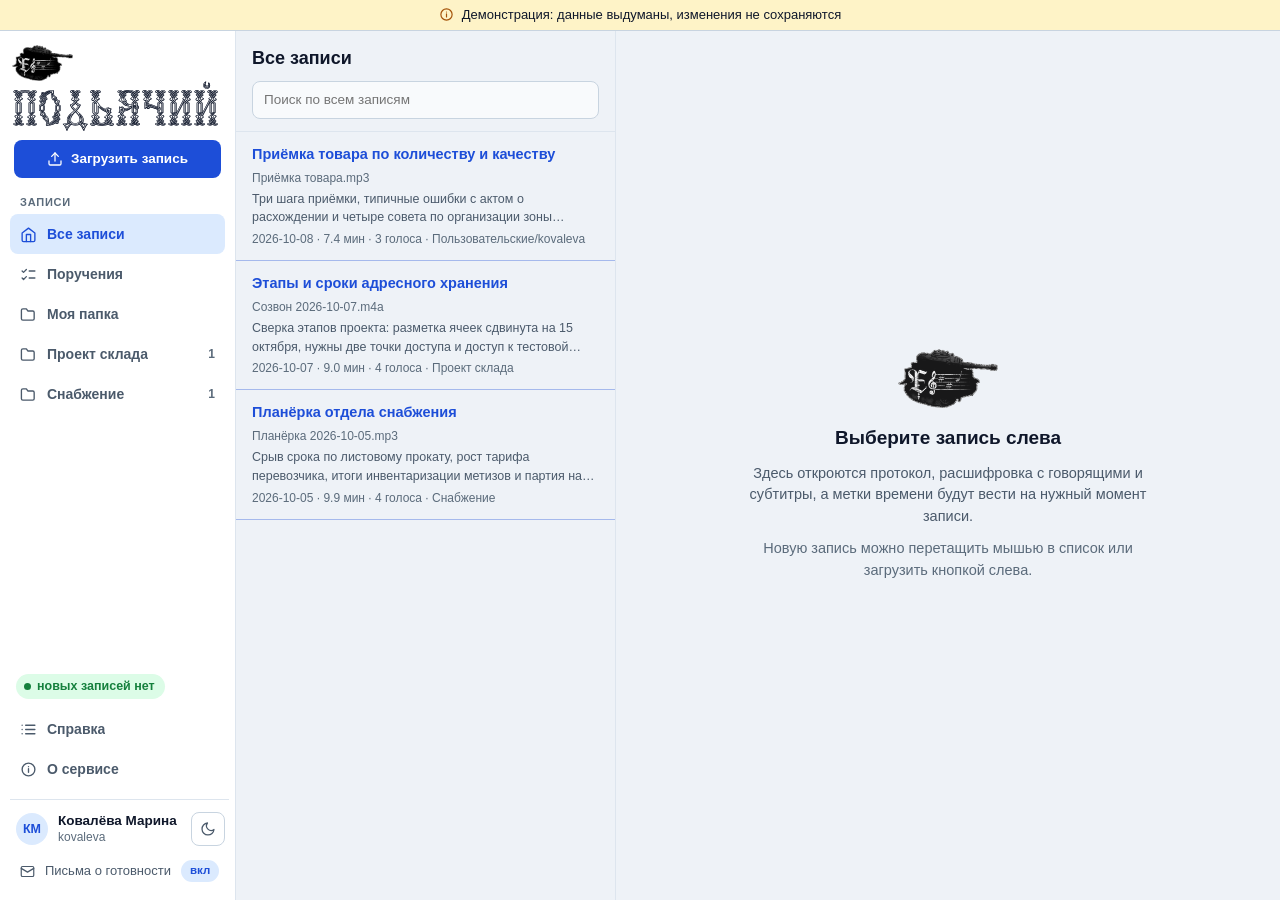
==== site/podyachiy-demo.html @ b241f9e4 "Подьячий 1.0.0 Co-Authored-By: Claude Opus 5.5 <noreply@anthropic.com>" ====
<!doctype html>
<html lang="ru">
<head>
<meta charset="utf-8">
<meta name="viewport" content="width=device-width, initial-scale=1">
<title>Подьячий — демонстрация</title>
<link rel="icon" type="image/png" href="[data-uri]">
<style>
/* Общие стили страницы статуса и страницы администрирования.
   Панель мониторинга: плотная сетка, нейтральная база, цвет только под смысл.
   Шрифты системные — сервис работает в локальной сети без интернета,
   подгружать веб-шрифты неоткуда. */
/* скрытое скрыто всегда: иначе display у кнопок и ссылок перебивает атрибут hidden */
[hidden] { display: none !important; }

:root {
  --bg: #eef2f7;
  --surface: #ffffff;
  --surface-2: #f8fafc;
  --ink: #0f172a;
  --ink-2: #4b5a6b;
  /* приглушённый тон всё равно несёт текст — подписи плиток, шапки таблиц,
     пустые состояния. Держим его не светлее, чем даёт 4.5:1 к фону */
  --ink-3: #5b6b7b;
  --line: #dde5ee;
  --line-2: #c8d4e0;
  --primary: #1d4ed8;
  --primary-ink: #ffffff;
  --ok: #15803d;      --ok-bg: #dcfce7;
  --warn: #a45309;    --warn-bg: #fef3c7;
  --err: #b3181c;     --err-bg: #fee2e2;
  --info: #1d4ed8;    --info-bg: #dbeafe;
  --shadow: 0 1px 2px rgba(15, 23, 42, .06), 0 1px 3px rgba(15, 23, 42, .04);

  --gap: 12px;
  --pad: 14px;
  --radius: 10px;
  --ui: -apple-system, "Segoe UI", Roboto, "Helvetica Neue", Arial, sans-serif;
  --mono: ui-monospace, "Cascadia Mono", Consolas, "Liberation Mono", monospace;
}
@media (prefers-color-scheme: dark) {
  :root:not([data-theme="light"]) {
    --bg: #0a0f15;
    --surface: #131b24;
    --surface-2: #0f1720;
    --ink: #e7eef6;
    --ink-2: #a3b3c4;
    --ink-3: #8fa2b5;
    --line: #22303d;
    --line-2: #2e3f4f;
    --primary: #6ba5fb;
    --primary-ink: #08111d;
    --ok: #58d68a;    --ok-bg: #102e1e;
    --warn: #f0b429;  --warn-bg: #372a09;
    --err: #f98080;   --err-bg: #3d1618;
    --info: #6ba5fb;  --info-bg: #10233d;
    --shadow: 0 1px 2px rgba(0, 0, 0, .4);
    color-scheme: dark;
  }
}
:root[data-theme="dark"] {
  --bg: #0a0f15;
  --surface: #131b24;
  --surface-2: #0f1720;
  --ink: #e7eef6;
  --ink-2: #a3b3c4;
  --ink-3: #8fa2b5;
  --line: #22303d;
  --line-2: #2e3f4f;
  --primary: #6ba5fb;
  --primary-ink: #08111d;
  --ok: #58d68a;    --ok-bg: #102e1e;
  --warn: #f0b429;  --warn-bg: #372a09;
  --err: #f98080;   --err-bg: #3d1618;
  --info: #6ba5fb;  --info-bg: #10233d;
  --shadow: 0 1px 2px rgba(0, 0, 0, .4);
  color-scheme: dark;
}

/* Шрифт названия лежит рядом со страницами: сервис работает и без интернета.
   Сейчас это Vertograd — славянские буквицы, одни прописные; лицензия OFL 1.1, текст в
   fonts/Vertograd-OFL.txt. Сменить шрифт надписи — две строки: адрес файла в src и размеры под ним
   (--wordmark-size — в шапке страницы входа, --wordmark-menu-size — в левом меню: надпись, которая
   рядом с логотипом в колонку меню не помещается, встаёт под ним; --wordmark-stroke — обводка: буквы
   Vertograd контурные, в мелком размере без неё бледны; шрифту со сплошными буквами нужен 0). */
@font-face {
  font-family: "Wordmark"; font-weight: 400; font-style: normal; font-display: swap;
  src: url("[data-uri]") format("woff2");
}
:root { --wordmark-size: 34px; --wordmark-menu-size: 35px; --wordmark-stroke: .35px; }

* { box-sizing: border-box; }
body {
  margin: 0; padding: 0 0 56px; background: var(--bg); color: var(--ink);
  font: 15px/1.5 var(--ui);
  -webkit-font-smoothing: antialiased;
}
.wrap { max-width: 1400px; margin: 0 auto; padding: 0 20px; }
/* На больших мониторах страница не должна оставаться узкой полоской с мелким текстом:
   увеличиваем её целиком, сохраняя пропорции. */
@media (min-width: 2000px) { body { zoom: 1.2; } }
@media (min-width: 2600px) { body { zoom: 1.45; } }
@media (min-width: 3400px) { body { zoom: 1.85; } }
.wrap.narrow { max-width: 840px; }
svg { display: block; flex: none; }

/* ---------- шапка ---------- */
.topbar {
  position: sticky; top: 0; z-index: 5;
  background: color-mix(in srgb, var(--bg) 88%, transparent);
  backdrop-filter: blur(8px);
  border-bottom: 1px solid var(--line);
  margin-bottom: var(--gap);
}
.topbar .inner {
  max-width: 1400px; margin: 0 auto; padding: 10px 20px;
  display: flex; align-items: center; gap: 12px; flex-wrap: wrap;
}
.brand {
  display: flex; align-items: center; gap: 10px; color: inherit; text-decoration: none;
  font: 400 var(--wordmark-size)/1 "Wordmark", "Segoe UI", serif; white-space: nowrap;
  -webkit-text-stroke: var(--wordmark-stroke) currentColor;
}
.brand img { display: block; height: 36px; width: auto; max-width: 144px; object-fit: contain; flex: none; }
/* название организации вместо надписи: обычный шрифт (узорный — только для нашего названия), до двух строк */
.brand.own { font: 650 15px/1.25 var(--ui); min-width: 0; white-space: normal; -webkit-text-stroke: 0; }
/* на телефоне в шапке страницы входа надпись стоит без малого логотипа: большой — сразу под шапкой */
@media (max-width: 600px) { .topbar .brand:not(.own) { font-size: calc(var(--wordmark-size) * .85); } .topbar .brand:not(.own) img { display: none; } }
.brand.own span { overflow-wrap: anywhere; display: -webkit-box; -webkit-box-orient: vertical; -webkit-line-clamp: 2; overflow: hidden; }
.spacer { flex: 1 1 auto; }
.navlink {
  display: inline-flex; align-items: center; gap: 7px; min-height: 34px;
  padding: 5px 12px; border-radius: 8px; font-size: 13.5px; font-weight: 550;
  color: var(--ink-2); text-decoration: none; border: 1px solid var(--line-2);
  transition: background .15s ease, color .15s ease;
}
.navlink:hover { background: var(--surface); color: var(--ink); }
.pill {
  display: inline-flex; align-items: center; gap: 6px;
  padding: 3px 10px 3px 8px; border-radius: 999px;
  font-size: 12.5px; font-weight: 600; white-space: nowrap;
  background: var(--ok-bg); color: var(--ok);
}
.pill.busy { background: var(--info-bg); color: var(--info); }
.pill.down { background: var(--err-bg); color: var(--err); }
.dot { width: 7px; height: 7px; border-radius: 50%; background: currentColor; flex: none; }
.pill.busy .dot { animation: pulse 1.6s ease-in-out infinite; }
@keyframes pulse { 0%, 100% { opacity: 1; } 50% { opacity: .3; } }

/* ---------- служебная строка параметров ---------- */
.meta { display: flex; flex-wrap: wrap; gap: 6px; margin-bottom: var(--gap); }
.chip {
  display: inline-flex; align-items: center; gap: 6px;
  background: var(--surface); border: 1px solid var(--line); border-radius: 999px;
  padding: 4px 11px; font-size: 12.5px; color: var(--ink-2);
}
.chip b { color: var(--ink); font-weight: 600; }
.chip.alarm { background: var(--err-bg); border-color: transparent; color: var(--err); }
.chip .mono { font-family: var(--mono); font-size: 12px; }

/* ---------- обзор папок ---------- */
.crumbs {
  display: flex; align-items: center; gap: 5px; flex-wrap: wrap;
  margin-bottom: var(--gap); font-size: 13.5px;
}
.crumbs a {
  display: inline-flex; align-items: center; gap: 6px;
  color: var(--ink-2); text-decoration: none; padding: 3px 8px; border-radius: 6px;
  transition: background .15s ease, color .15s ease;
}
.crumbs a:hover { background: var(--surface); color: var(--ink); }
.crumbs a:last-of-type { color: var(--ink); font-weight: 600; }
.crumbs .sep { color: var(--ink-3); }

.findrow { display: flex; align-items: center; gap: 12px; flex-wrap: wrap; margin-bottom: 10px; }
.findrow h2 { margin: 0; flex: 1 1 auto; }
.findrow input { max-width: 280px; min-height: 34px; }

.folders {
  display: grid; grid-template-columns: repeat(auto-fill, minmax(210px, 1fr));
  gap: 9px;
}
.folder {
  display: grid; grid-template-columns: auto 1fr; grid-template-rows: auto auto;
  gap: 1px 10px; align-items: center;
  padding: 11px 13px; border: 1px solid var(--line); border-radius: 9px;
  background: var(--surface-2); color: inherit; text-decoration: none;
  transition: border-color .15s ease, background .15s ease;
}
.folder:hover { border-color: var(--primary); background: var(--surface); }
.folder svg { grid-row: 1 / 3; color: var(--ink-3); }
.folder .fname { font-weight: 600; font-size: 14px; word-break: break-word; }
.folder .fmeta { font-size: 12px; color: var(--ink-3); }

/* ---------- карточки ---------- */
.card {
  background: var(--surface); border: 1px solid var(--line);
  border-radius: var(--radius); box-shadow: var(--shadow);
  padding: var(--pad); margin-bottom: var(--gap);
}
.card > h2 {
  font-size: 12px; font-weight: 650; text-transform: uppercase; letter-spacing: .06em;
  color: var(--ink-3); margin: 0 0 10px;
}
.cols { display: grid; grid-template-columns: minmax(0, 1fr) minmax(0, 1fr); gap: var(--gap); align-items: start; margin-bottom: var(--gap); }
.cols > .card { margin: 0; }
@media (max-width: 860px) { .cols { grid-template-columns: minmax(0, 1fr); } }

/* ---------- плитки показателей ---------- */
.tiles {
  display: grid; grid-template-columns: repeat(auto-fit, minmax(132px, 1fr));
  gap: var(--gap); margin-bottom: var(--gap);
}
.tile {
  background: var(--surface); border: 1px solid var(--line); border-radius: var(--radius);
  box-shadow: var(--shadow); padding: 11px 13px;
}
.tile .top { display: flex; align-items: center; gap: 6px; color: var(--ink-3); }
.tile .l { font-size: 12px; text-transform: uppercase; letter-spacing: .05em; font-weight: 600; }
.tile .n { font-size: 25px; font-weight: 660; letter-spacing: -.02em; margin-top: 3px; line-height: 1.15; }
.tile.hot .top, .tile.hot .n { color: var(--err); }
.tile.warm .top, .tile.warm .n { color: var(--warn); }
.tile.good .n { color: var(--ok); }

/* ---------- таблицы ---------- */
.scroll { overflow-x: auto; margin: 0 calc(var(--pad) * -1); padding: 0 var(--pad); }
table { width: 100%; border-collapse: collapse; font-size: 13.5px; }
th, td { text-align: left; padding: 7px 12px 7px 0; border-bottom: 1px solid var(--line); vertical-align: top; }
th {
  position: sticky; top: 0; z-index: 1; background: var(--surface);
  color: var(--ink-3); font-weight: 600; font-size: 12px;
  text-transform: uppercase; letter-spacing: .04em; white-space: nowrap;
  padding-top: 0; padding-bottom: 6px;
}
tbody tr { transition: background .15s ease; }
tbody tr:hover { background: var(--surface-2); }
tbody tr:last-child td { border-bottom: none; }
td.num { font-variant-numeric: tabular-nums; white-space: nowrap; }
.path { font-family: var(--mono); font-size: 12.5px; word-break: break-word; }

/* ---------- статусы ---------- */
.badge {
  display: inline-flex; align-items: center; gap: 5px; white-space: nowrap;
  padding: 2px 9px 2px 7px; border-radius: 999px; font-size: 12px; font-weight: 600;
}
.badge.ok { background: var(--ok-bg); color: var(--ok); }
.badge.no_audio, .badge.no_summary { background: var(--warn-bg); color: var(--warn); }
.badge.error { background: var(--err-bg); color: var(--err); }
.badge.working { background: var(--info-bg); color: var(--info); }
.tag {
  display: inline-block; margin: 3px 4px 0 0; padding: 1px 7px; border-radius: 5px;
  background: var(--surface-2); border: 1px solid var(--line);
  font-size: 12px; color: var(--ink-2);
}
.tag.warn { background: var(--warn-bg); border-color: transparent; color: var(--warn); }
.err-text { color: var(--err); font-size: 12.5px; }
.dim { color: var(--ink-3); }

/* ---------- находки поиска ---------- */
.hits { display: grid; gap: 8px; }
.hit {
  display: block; padding: 10px 12px; border: 1px solid var(--line); border-radius: 9px;
  background: var(--surface-2); color: inherit; text-decoration: none;
  transition: border-color .15s ease, background .15s ease;
}
.hit:hover { border-color: var(--primary); background: var(--surface); }
.hit .hname { font-weight: 600; font-size: 14px; word-break: break-word; }
.hit .hmeta { font-size: 12px; color: var(--ink-3); margin-top: 1px; }
.hit .snip {
  font-size: 12.5px; color: var(--ink-2); margin-top: 6px; line-height: 1.5;
  overflow-wrap: anywhere;
}
.hit mark { background: var(--warn-bg); color: var(--ink); border-radius: 3px; padding: 0 2px; }
.searchrow input { max-width: 460px; flex: 1 1 260px; }

/* ---------- вход и пользователи ---------- */
.whoami { display: inline-flex; align-items: center; gap: 6px; font-size: 13px; }
.whoami button { min-height: 30px; padding: 3px 10px; font-size: 12.5px; }
.folderpick { display: grid; gap: 4px; max-height: 240px; overflow: auto; border: 1px solid var(--line);
              border-radius: 8px; padding: 8px 10px; }
.folderpick .check { margin-top: 0; font-size: 13px; }
tr.picked td { background: var(--info-bg); }
/* действия в строке папки; удаление — красным и чуть в стороне от остальных */
.rowacts { display: flex; gap: 6px; flex-wrap: wrap; align-items: center; }
.rowacts button { min-height: 32px; padding: 4px 10px; font-size: 12.5px; }
button.dangerlink, button.ghost.dangerlink { color: var(--err); margin-left: 8px; }
button.dangerlink:hover:not(:disabled) { background: var(--err-bg); border-color: transparent; color: var(--err); }
button.danger { background: var(--err); color: #fff; border-color: transparent; }
.dangerbox { border-color: var(--err); }
ul.plain { margin: 10px 0 0; padding-left: 20px; font-size: 13.5px; color: var(--ink-2); }
ul.plain li { margin: 4px 0; }
ul.plain b { color: var(--ink); }

/* расходы: период и шаг одной строкой, столбики по времени, доля полоской в таблице */
.costbar { display: flex; gap: 10px 16px; align-items: flex-end; flex-wrap: wrap; }
.costbar .tabs { margin-top: 0; }
.costbar .tabs button { min-height: 38px; padding: 6px 13px; font-size: 13.5px; }
.costbar label { margin: 0 0 5px; }
.costbar input[type=date] { width: 160px; }
.costbar select { width: 160px; }
.costbar .grow { flex: 1 1 0; }
/* «Скачать отчёт целиком»: три формата одной группой */
.costbar .files { display: flex; gap: 6px; flex-wrap: wrap; }
.costbar .files > * { display: inline-flex; align-items: center; gap: 7px; min-height: 38px; padding: 6px 13px; font-size: 13.5px; }
/* колонка на валюту: сумма, под ней доля в итоге этой валюты */
td.curcell { min-width: 112px; white-space: nowrap; }
td.curcell .bar { margin-top: 6px; }
td.curcell .sub { font-size: 12px; margin-top: 4px; }
/* распознавание и поставщики на странице «Обработка» */
.duo { display: grid; grid-template-columns: minmax(0, 1fr) minmax(0, 1fr); gap: var(--gap) 28px; align-items: start; }
.duo select { max-width: none; width: 100%; }
@media (max-width: 860px) { .duo { grid-template-columns: minmax(0, 1fr); } }
.provs dd .dim { font-size: 12.5px; }
.provs dd .tag { margin-left: 4px; }
#keycheck .steps { margin-top: 4px; }
.fhint.warnhint { display: flex; gap: 7px; align-items: flex-start; color: var(--warn); }
.fhint.warnhint svg { flex: none; margin-top: 2px; }
select:disabled { opacity: .55; cursor: not-allowed; }
@media (max-width: 860px) { .costbar .tabs button, .vizbar .tabs button, .costbar .files > * { min-height: 44px; } }
th.num { text-align: right; }
td.num.r { text-align: right; }
#costmsg:empty { display: none; }
details.plain { margin-top: 12px; }
details.plain summary { cursor: pointer; font-size: 13px; color: var(--ink-2); padding: 6px 0; }

/* ---------- графики расходов ----------
   Свои, без библиотек: SVG собирает admin.html (drawSeries, drawCalendar), здесь — только вид.
   Цвета рядов — набор, проверенный на различимость соседей, в том числе при дальтонизме, для
   обеих тем; порядок менять нельзя — он и есть защита. Три светлых тона (3–5) на белом слабее
   3:1, поэтому у каждой стопки есть легенда с суммами и таблица. Текст на графике всегда цветом
   текста: цвет несёт только сама отметка. Календарь — один тон, от бледного к плотному. */
:root {
  --viz-1: #2a78d6; --viz-2: #eb6834; --viz-3: #1baf7a; --viz-4: #eda100; --viz-5: #e87ba4; --viz-rest: #7b8794;
  --heat-1: #b7d3f6; --heat-2: #6da7ec; --heat-3: #256abf; --heat-4: #0d366b; --heat-on: #ffffff;
}
@media (prefers-color-scheme: dark) {
  :root:not([data-theme="light"]) {
  --viz-1: #3987e5; --viz-2: #d95926; --viz-3: #199e70; --viz-4: #c98500; --viz-5: #d55181; --viz-rest: #6f8296;
    --heat-1: #184f95; --heat-2: #256abf; --heat-3: #5598e7; --heat-4: #b7d3f6; --heat-on: #08111d;
  }
}
:root[data-theme="dark"] {
  --viz-1: #3987e5; --viz-2: #d95926; --viz-3: #199e70; --viz-4: #c98500; --viz-5: #d55181; --viz-rest: #6f8296;
  --heat-1: #184f95; --heat-2: #256abf; --heat-3: #5598e7; --heat-4: #b7d3f6; --heat-on: #08111d;
}
.vizbar { display: flex; flex-wrap: wrap; gap: 10px 16px; align-items: flex-end; margin-bottom: 4px; }
.vizbar .tabs { margin-top: 0; }
.vizbar .tabs button { min-height: 38px; padding: 6px 13px; font-size: 13.5px; }
.vizbar label { margin: 0 0 5px; }
.vizbar select { width: 190px; }
.viztitle { font-size: 14px; font-weight: 600; margin: 14px 0 8px; }
.viz { position: relative; display: flex; align-items: flex-start; }
.vizscroll { flex: 1 1 0; min-width: 0; overflow-x: auto; overflow-y: hidden; }
.vizpair { display: grid; grid-template-columns: repeat(auto-fit, minmax(min(100%, 300px), 1fr)); gap: 0 24px; }
.vizpair > div { min-width: 0; }
.viz text { font: 11.5px var(--ui); fill: var(--ink-3); font-variant-numeric: tabular-nums; }
.viz text.val { fill: var(--ink-2); }
.viz .grid { stroke: var(--line); }
.viz .base { stroke: var(--line-2); }
.viz .ref { stroke: var(--ink-3); }
.viz .pt { outline: none; }
.viz .band { fill: transparent; }
.viz.vbars .pt:hover .band, .viz.vbars .pt:focus .band { fill: var(--surface-2); }
.viz .pt:focus-visible .band { stroke: var(--primary); stroke-width: 2; }
.viz .line { fill: none; stroke: var(--viz-1); stroke-width: 2; stroke-linejoin: round; stroke-linecap: round; }
.viz .area { fill: var(--viz-1); opacity: .1; }
.viz .dot { fill: var(--viz-1); stroke: var(--surface); stroke-width: 2; }
.viz .cross { stroke: var(--ink-3); }
.viz .cross, .viz .dot.far { opacity: 0; }
.viz .pt:hover .cross, .viz .pt:focus .cross, .viz .pt:hover .dot.far, .viz .pt:focus .dot.far { opacity: 1; }
.viztip {
  position: absolute; z-index: 3; top: 0; left: 0; pointer-events: none; width: max-content; max-width: min(280px, 92%);
  background: var(--surface); color: var(--ink); border: 1px solid var(--line-2); border-radius: 8px;
  box-shadow: 0 6px 18px rgba(15, 23, 42, .16); padding: 8px 10px; font-size: 12.5px; line-height: 1.45;
}
.viztip .h { display: block; font-weight: 600; margin-bottom: 2px; }
.viztip .r { display: flex; align-items: center; gap: 7px; }
.viztip .r i { width: 10px; height: 3px; border-radius: 2px; flex: none; }
.viztip .r span { flex: 1; color: var(--ink-2); }
.viztip .r b { font-weight: 600; font-variant-numeric: tabular-nums; white-space: nowrap; padding-left: 10px; }
.legend { list-style: none; display: flex; flex-wrap: wrap; gap: 4px 16px; margin: 0 0 10px; padding: 0; font-size: 12.5px; color: var(--ink-2); }
.legend li { display: inline-flex; align-items: center; gap: 6px; }
.legend i { width: 11px; height: 11px; border-radius: 3px; flex: none; }
.legend i.l0 { background: var(--surface-2); border: 1px solid var(--line-2); }
.legend b { color: var(--ink); font-weight: 600; font-variant-numeric: tabular-nums; white-space: nowrap; }
.viz.cal + .legend { margin: 10px 0 0; }
.cal .cell.l0 { fill: var(--surface-2); stroke: var(--line); }
.cal .cell.l1 { fill: var(--heat-1); } .cal .cell.l2 { fill: var(--heat-2); }
.cal .cell.l3 { fill: var(--heat-3); } .cal .cell.l4 { fill: var(--heat-4); }
.cal .pt:hover .cell, .cal .pt:focus .cell { stroke: var(--ink); stroke-width: 2; }
.cal text.day { fill: var(--ink); pointer-events: none; }
.cal text.day.on { fill: var(--heat-on); }
/* «на что ушло»: название, столбик, сумма с долей; длина — от самой дорогой строки */
.hbars { list-style: none; margin: 0 0 4px; padding: 0; display: grid; gap: 7px; font-size: 13.5px; }
.hbars li { display: grid; grid-template-columns: minmax(0, 230px) minmax(60px, 1fr) max-content; gap: 3px 12px; align-items: center; }
.hbars .hname { overflow: hidden; text-overflow: ellipsis; white-space: nowrap; }
.hbars .htrack { height: 14px; }
.hbars .htrack i { display: block; height: 100%; min-width: 2px; background: var(--viz-1); border-radius: 0 4px 4px 0; }
.hbars li.rest { color: var(--ink-2); }
.hbars .hval { font-variant-numeric: tabular-nums; white-space: nowrap; text-align: right; }
.hbars .hval .dim { display: inline-block; min-width: 38px; }
.strip { display: flex; gap: 2px; height: 22px; margin: 0 0 9px; }
.strip i { min-width: 3px; border-radius: 3px; }
.tile .delta { font-size: 12px; color: var(--ink-2); margin-top: 3px; font-variant-numeric: tabular-nums; }
.tilesnote { font-size: 12.5px; color: var(--ink-3); margin: -4px 2px var(--gap); }
.tilesnote:empty, #costchart:empty { display: none; }
#costchart { margin-top: 2px; }
.printonly { display: none; }
@media (max-width: 600px) {
  .hbars li { grid-template-columns: minmax(0, 1fr) max-content; }
  .hbars .hname { grid-column: 1 / -1; }
  .vizbar select { width: 100%; }
}
@media (forced-colors: active) {
  .viz path, .viz .dot, .viz .cell, .hbars .htrack i, .strip i, .legend i { forced-color-adjust: none; }
}
/* Печать отчёта о расходах (Ctrl+P или кнопка): лист без меню и кнопок, светлый при любой теме,
   графики под ширину листа (их перерисовывает страница), таблицы раскрыты и целиком. */
@media print {
  @page { margin: 12mm; }
  :root:has(section[data-pane="costs"]:not([hidden])) {
    color-scheme: light;
    --bg: #ffffff; --surface: #ffffff; --surface-2: #f8fafc; --ink: #0f172a; --ink-2: #4b5a6b; --ink-3: #5b6b7b;
    --line: #dde5ee; --line-2: #c8d4e0; --primary: #1d4ed8; --primary-ink: #ffffff; --shadow: none;
    --viz-1: #2a78d6; --viz-2: #eb6834; --viz-3: #1baf7a; --viz-4: #eda100; --viz-5: #e87ba4; --viz-rest: #7b8794;
    --heat-1: #b7d3f6; --heat-2: #6da7ec; --heat-3: #256abf; --heat-4: #0d366b; --heat-on: #ffffff;
  }
  :root:has(section[data-pane="costs"]:not([hidden])), :root:has(section[data-pane="costs"]:not([hidden])) body.three {
    height: auto; overflow: visible; zoom: 1;
  }
  :root:has(section[data-pane="costs"]:not([hidden])) .shell { display: block; height: auto; }
  :root:has(section[data-pane="costs"]:not([hidden])) :is(.shell > aside, #viewer, .toast, .fhint) { display: none; }
  :root:has(section[data-pane="costs"]:not([hidden])) .page { overflow: visible; padding: 0; }
  :root:has(section[data-pane="costs"]:not([hidden])) .wrap { max-width: none; padding: 0; }
  section[data-pane="costs"] :is(.card:has(> #costbar), #actionscard, .vizbar, #costgroup, .viztip, details.plain > summary) { display: none; }
  section[data-pane="costs"] .printonly { display: block; margin: 0 0 10px; font-size: 12.5px; color: var(--ink-2); }
  section[data-pane="costs"] .card { box-shadow: none; }
  section[data-pane="costs"] :is(.scroll, .vizscroll) { overflow: visible; margin: 0; padding: 0; }
  section[data-pane="costs"] table { min-width: 0; font-size: 11.5px; }
  section[data-pane="costs"] th { position: static; }
  section[data-pane="costs"] :is(tr, .viz, .tile, .hbars li, .legend, .strip, .viztitle) { break-inside: avoid; }
  section[data-pane="costs"] :is(.viztitle, .printgroup h3, .card > h2) { break-after: avoid; }
  section[data-pane="costs"] .printgroup h3 { margin: 22px 0 6px; font-size: 15px; }
  section[data-pane="costs"] .printgroup:first-child h3 { margin-top: 6px; }
  section[data-pane="costs"] thead { display: table-header-group; }
  section[data-pane="costs"] .tiles { grid-template-columns: repeat(4, 1fr); }
  section[data-pane="costs"] :is(.viz, .hbars, .strip, .legend, td.curcell .bar) { print-color-adjust: exact; -webkit-print-color-adjust: exact; }
}

/* таблица прав на папку */
.acl td { vertical-align: middle; padding-top: 9px; padding-bottom: 9px; }
.acl td:first-child { min-width: 180px; }
.acl td:first-child .dim { font-size: 12px; }
.acl select { min-height: 36px; padding: 5px 9px; width: auto; min-width: 176px; max-width: 100%; }
.acl .via { font-size: 12px; margin-top: 3px; }
@media (pointer: coarse) { .acl select { min-height: 44px; } }
/* на телефоне три столбца прав не помещаются: человек — заголовком, права — столбиком под ним */
@media (max-width: 600px) {
  .acl thead { display: none; }
  .acl, .acl tbody, .acl tr, .acl td { display: block; }
  .scroll > table.acl { min-width: 0; }
  .acl tr { padding: 10px 0; border-bottom: 1px solid var(--line); }
  .acl td { border: 0; padding: 4px 0; }
  .acl td:first-child { min-width: 0; }
  .acl td[data-th]::before { content: attr(data-th); display: block; margin-bottom: 3px; font-size: 12px; color: var(--ink-3); }
  .acl select { width: 100%; min-height: 44px; }
}
/* Разделы администрирования — настоящие вкладки: полоса во всю ширину сразу над содержимым */
.tabs.admintabs { margin: 4px 0 16px; gap: 2px; border-bottom: 1px solid var(--line); }
.tabs.admintabs button {
  min-height: 0; padding: 10px 18px; margin-bottom: -1px; font-size: 15px; font-weight: 600;
  border: none; border-bottom: 2px solid transparent; border-radius: 0; background: none; color: var(--ink-2);
}
.tabs.admintabs button:hover:not(:disabled) { color: var(--ink); filter: none; }
.tabs.admintabs button[aria-selected="true"] { background: none; color: var(--primary); border-bottom-color: var(--primary); }
.fcell { display: inline-flex; align-items: center; gap: 7px; font-weight: 600; color: inherit; text-decoration: none; }
a.fcell:hover { color: var(--primary); }
.pickrow { display: flex; align-items: center; gap: 14px; font-size: 13px; }
.pickrow span { overflow-wrap: anywhere; }
.userform { border-top: 1px solid var(--line); margin-top: 14px; padding-top: 4px; max-width: 560px; }
.userform input[type=text], .userform input[type=password] { width: 100%; }

/* ---------- загрузка записей ---------- */
.card.drop { outline: 2px dashed var(--primary); outline-offset: -6px; }
.up { border: 1px solid var(--line); border-radius: 8px; padding: 10px 12px; margin-bottom: 10px; }
.uphead { display: flex; align-items: center; gap: 10px; flex-wrap: wrap; font-size: 13.5px; }
.uphead .dim { flex: 1 1 auto; font-size: 12.5px; }
.uphead button { min-height: 28px; padding: 2px 10px; font-size: 12.5px; }
.upname { font-weight: 600; overflow-wrap: anywhere; }
.upnote { font-size: 12.5px; margin-top: 7px; }
.up .bar { margin-top: 9px; }

/* ---------- пустые состояния ---------- */
.empty {
  display: flex; align-items: center; gap: 9px;
  color: var(--ink-3); font-size: 13.5px; padding: 10px 0;
}

/* ---------- текущая обработка ---------- */
.kv { display: grid; grid-template-columns: max-content 1fr; gap: 5px 14px; font-size: 13.5px; }
.kv dt { color: var(--ink-3); }
.kv dd { margin: 0; }
.jobs .job + .job { border-top: 1px solid var(--line); margin-top: 14px; padding-top: 14px; }
.bar { height: 5px; background: var(--line); border-radius: 3px; overflow: hidden; margin-top: 11px; }
.bar i { display: block; height: 100%; background: var(--primary); border-radius: 3px; transition: width .3s ease; }

/* ---------- лог ---------- */
pre.log {
  font-family: var(--mono); font-size: 12.5px; line-height: 1.6; margin: 0;
  max-height: 300px; overflow: auto; white-space: pre-wrap; word-break: break-word;
  background: var(--surface-2); border: 1px solid var(--line); border-radius: 8px;
  padding: 10px 12px; color: var(--ink-2);
}

/* ---------- элементы управления ---------- */
button {
  font: inherit; font-size: 13.5px; font-weight: 550; cursor: pointer;
  min-height: 38px; padding: 8px 15px; border-radius: 8px;
  color: var(--primary-ink); background: var(--primary); border: 1px solid transparent;
  transition: filter .15s ease, background .15s ease, border-color .15s ease;
}
button:hover:not(:disabled) { filter: brightness(1.08); }
button:disabled { opacity: .45; cursor: not-allowed; }
button.ghost { background: transparent; color: var(--ink-2); border-color: var(--line-2); }
button.ghost:hover:not(:disabled) { background: var(--surface-2); color: var(--ink); }
button.icon { min-height: 34px; padding: 6px; width: 34px; display: grid; place-items: center; }
label { display: block; font-size: 12.5px; color: var(--ink-3); margin: 12px 0 5px; font-weight: 550; }
input[type=text], input[type=search], input[type=password], input[type=date], input[type=email], select, textarea {
  width: 100%; max-width: 560px; min-height: 38px; padding: 8px 11px;
  font: inherit; font-size: 13.5px; color: var(--ink);
  background: var(--surface-2); border: 1px solid var(--line-2); border-radius: 8px;
}
textarea { display: block; resize: vertical; line-height: 1.45; }
input:hover, select:hover, textarea:hover { border-color: var(--ink-3); }
/* ошибка стоит под своим полем: красная рамка, значок и текст — не одним цветом */
input[aria-invalid="true"], textarea[aria-invalid="true"] { border-color: var(--err); }
.ferr { display: flex; align-items: flex-start; gap: 6px; margin-top: 5px; font-size: 13px; color: var(--err); }
.ferr:empty { display: none; }
.ferr svg { margin-top: 2px; }
.fhint { margin-top: 5px; font-size: 12.5px; color: var(--ink-3); }
label .req { color: var(--err); }
.check { display: flex; align-items: center; gap: 8px; font-size: 13.5px; margin-top: 14px; cursor: pointer; }
.check input { width: 17px; height: 17px; accent-color: var(--primary); cursor: pointer; }
.row { display: flex; gap: 9px; align-items: center; flex-wrap: wrap; margin-top: 14px; }
.msg { margin-top: 11px; font-size: 13.5px; min-height: 20px; }
.msg.err { color: var(--err); } .msg.ok { color: var(--ok); }
.note {
  color: var(--ink-2); font-size: 13px; line-height: 1.55;
  background: var(--surface-2); border-left: 3px solid var(--line-2);
  padding: 9px 12px; border-radius: 0 6px 6px 0;
}
a.open {
  color: var(--primary); cursor: pointer; text-decoration: none;
  border-bottom: 1px solid color-mix(in srgb, var(--primary) 35%, transparent);
}
a.open:hover { border-bottom-color: var(--primary); }
:focus-visible { outline: 2px solid var(--primary); outline-offset: 2px; border-radius: 4px; }

/* ---------- просмотр результата ---------- */
.veil {
  position: fixed; inset: 0; background: rgba(8, 15, 25, .55); z-index: 20;
  display: flex; align-items: center; justify-content: center; padding: 20px;
}
.modal {
  background: var(--surface); border: 1px solid var(--line); border-radius: 12px;
  width: min(920px, 100%); max-height: 100%; display: flex; flex-direction: column;
  box-shadow: 0 20px 50px rgba(8, 15, 25, .3);
}
.modal header { padding: 13px 16px; border-bottom: 1px solid var(--line); }
.modal .title { display: flex; align-items: flex-start; gap: 12px; }
.modal .title .t { font-weight: 600; font-size: 13.5px; word-break: break-word; flex: 1; }
.modal .acts { display: flex; gap: 7px; flex: none; }
.tabs { display: flex; gap: 6px; flex-wrap: wrap; margin-top: 11px; }
.tabs button {
  min-height: 30px; padding: 4px 11px; font-size: 12.5px; font-weight: 550;
  background: transparent; color: var(--ink-2); border-color: var(--line);
}
.tabs button[aria-selected="true"] { background: var(--primary); color: var(--primary-ink); border-color: transparent; }
/* вкладка-ссылка: «Карта» в окне записи открывает отдельную страницу */
.tabs a.tablink {
  display: inline-flex; align-items: center; min-height: 30px; padding: 4px 11px; font-size: 12.5px; font-weight: 550;
  border: 1px solid var(--line); border-radius: 8px; color: var(--ink-2); text-decoration: none;
}
.tabs a.tablink:hover { background: var(--surface-2); color: var(--ink); }
.copybtn { min-height: 30px; padding: 4px 11px; font-size: 12.5px; }
.copybtn.done { background: var(--ok); color: #fff; border-color: transparent; }
/* меню «Скачать» в шапке записи: список привязан к правому краю панели кнопок, чтобы на узком экране не уйти за край */
.modal .acts { position: relative; }
.modal .acts .copybtn { white-space: nowrap; display: inline-flex; align-items: center; gap: 6px; }
.dl summary {
  display: inline-flex; align-items: center; gap: 6px; cursor: pointer; user-select: none; list-style: none;
  border: 1px solid var(--line-2); border-radius: 8px; color: var(--ink-2); font-weight: 550;
}
.dl summary::-webkit-details-marker { display: none; }
.dl summary:hover, .dl[open] summary { background: var(--surface-2); color: var(--ink); }
.dlmenu {
  position: absolute; right: 0; top: calc(100% + 6px); z-index: 5; width: max-content; max-width: min(340px, calc(100vw - 34px));
  padding: 5px; background: var(--surface); border: 1px solid var(--line); border-radius: 10px;
  box-shadow: 0 10px 28px rgba(8, 15, 25, .22);
}
.dlmenu a {
  display: grid; grid-template-columns: 44px 1fr; gap: 8px; align-items: center; min-height: 44px;
  padding: 7px 10px; border-radius: 7px; color: var(--ink); text-decoration: none; font-size: 13px;
}
.dlmenu a:hover, .dlmenu a:focus-visible { background: var(--surface-2); }
.dlmenu a span { color: var(--ink-2); font-size: 12.5px; line-height: 1.35; }
/* узкий экран: имя записи — отдельной строкой во всю ширину, кнопки под ним; иначе имя сжимается в столбик по букве */
@media (max-width: 600px) {
  .modal .title { flex-wrap: wrap; gap: 9px; position: relative; }
  .modal .title .t { flex: 1 1 100%; padding-right: 46px; }
  .modal .title .acts { flex: 1 1 100%; flex-wrap: wrap; position: static; }
  /* «Закрыть» — справа от имени записи, а не последней в ряду кнопок: там ей не хватает места */
  .modal .title .acts #vclose { position: absolute; right: -6px; top: -7px; min-width: 40px; }
  .dlmenu { left: 0; right: auto; max-width: 100%; }
  .modal .title .copybtn, .modal .title .acts #vclose { min-height: 40px; }
  .modal header .tabs :is(button, a.tablink) { min-height: 44px; padding: 8px 13px; }
}
.vaudio { display: block; width: 100%; height: 34px; margin-top: 11px; }

.doc { padding: 2px 16px 18px; overflow: auto; }
/* метка времени в протоколе: ссылка на момент записи */
.doc a.ts {
  color: var(--primary); cursor: pointer; white-space: nowrap;
  font-family: var(--mono); font-size: .92em; text-decoration: none;
  border-bottom: 1px dotted currentColor;
}
.doc a.ts:hover { border-bottom-style: solid; }
.doc h1, .doc h2, .doc h3 { margin: 17px 0 7px; line-height: 1.3; }
.doc h1 { font-size: 18px; } .doc h2 { font-size: 16px; } .doc h3 { font-size: 14.5px; }
.doc p, .doc li { margin: 5px 0; font-size: 14px; }
.doc ul, .doc ol { margin: 5px 0; padding-left: 21px; }
.doc table { margin: 10px 0; font-size: 13px; }
.doc th { position: static; text-transform: none; letter-spacing: 0; font-size: 12.5px; padding: 6px 9px; }
.doc th, .doc td { border: 1px solid var(--line); padding: 6px 9px; }
/* общий класс .who (подпись пользователя в меню) делает из строки сетку — здесь это строка таблицы */
.doc tr.who { display: table-row; }
.doc tr.who td { background: var(--info-bg); color: var(--info); border-left: 3px solid var(--info); }
.doc blockquote {
  margin: 9px 0; padding: 3px 0 3px 13px;
  border-left: 3px solid var(--line-2); color: var(--ink-2);
}
.doc hr { border: 0; border-top: 1px solid var(--line); margin: 15px 0; }
.doc pre.plain {
  font-family: var(--mono); font-size: 12.5px; line-height: 1.65;
  white-space: pre-wrap; word-break: break-word; margin: 8px 0; color: var(--ink-2);
}
/* подписи говорящих над расшифровкой */
.nhint {
  display: flex; align-items: center; gap: 9px; flex-wrap: wrap; margin: 10px 0 4px;
  padding: 8px 10px; border: 1px solid var(--line); border-radius: 8px;
  background: var(--surface-2); font-size: 13px; color: var(--ink-2);
}
.nhint span { flex: 1 1 auto; }
.nhint.warn { border-color: transparent; background: var(--warn-bg); color: var(--warn); }
.nhint.busy { border-color: transparent; background: var(--info-bg); color: var(--info); }
.nhint label { margin: 0; }
.nhint input[type=password] { max-width: 200px; min-height: 30px; padding: 4px 9px; }
.nhint .msg { flex-basis: 100%; margin: 0; min-height: 0; }
.ph { display: flex; align-items: center; gap: 9px; flex-wrap: wrap; margin: 14px 0 2px; font-size: 13.5px; }
.ph .copybtn { margin-left: auto; }

/* расшифровка по репликам: имя у каждой кликабельно */
.lines { margin: 8px 0; font-size: 13.5px; line-height: 1.6; }
.ln { padding: 5px 0; border-bottom: 1px solid var(--line); }
.ln:last-child { border-bottom: none; }
.ln button.who {
  min-height: 0; padding: 1px 7px; margin-right: 6px; border-radius: 5px;
  font-size: 12.5px; font-weight: 600; font-family: var(--mono);
  background: var(--surface-2); color: var(--ink-2); border: 1px dashed var(--line-2);
}
.ln button.who:hover, .ln button.who[aria-expanded="true"] { border-color: var(--primary); color: var(--primary); }
.ln.signed button.who { font-family: var(--ui); border-style: solid; color: var(--ink); }
.ln.own button.who { border-color: var(--primary); }
.ln a.ts { margin-right: 6px; font-size: 12px; }
.ln .tx { color: var(--ink-2); }
.seam {
  display: flex; align-items: center; gap: 7px; margin: 12px 0 6px; padding: 7px 10px;
  border-radius: 7px; background: var(--warn-bg); color: var(--warn); font-size: 12.5px;
}
.lned { margin: 8px 0 4px; padding: 10px; border: 1px solid var(--line-2); border-radius: 8px; background: var(--surface-2); }
.lned .row { margin-top: 8px; }
.lned label { margin-top: 8px; }
.names { margin: 10px 0 14px; padding-bottom: 14px; border-bottom: 1px solid var(--line); }
.names .note { margin-bottom: 6px; }
.spk { display: grid; grid-template-columns: 52px minmax(0, 1fr) 44px 34px; gap: 8px; align-items: center; margin-top: 7px; }
.spk .tag { justify-self: start; font-family: var(--mono); }
.spk input { max-width: none; }
.spk .num { text-align: right; font-size: 12.5px; }
.names input[type=password] { max-width: 320px; }
.skeleton span {
  display: block; height: 11px; border-radius: 5px; margin: 9px 0;
  background: linear-gradient(90deg, var(--line) 25%, var(--surface-2) 50%, var(--line) 75%);
  background-size: 200% 100%; animation: shimmer 1.3s linear infinite;
}
@keyframes shimmer { from { background-position: 200% 0; } to { background-position: -200% 0; } }

@media (prefers-reduced-motion: reduce) {
  *, *::before, *::after { animation-duration: .01ms !important; animation-iteration-count: 1 !important;
                           transition-duration: .01ms !important; }
}
@media (max-width: 600px) {
  :root { --pad: 12px; --gap: 10px; }
  .tile .n { font-size: 21px; }
  table { min-width: 560px; }
}

/* поле логина для менеджера паролей: человеку оно не нужно */
.login-stub { position: absolute; width: 1px; height: 1px; padding: 0; border: 0; opacity: 0; pointer-events: none; }

/* ссылка, оформленная как соседние кнопки шапки окна */
a.linkbtn { display: inline-flex; align-items: center; border: 1px solid var(--line-2); border-radius: 8px; color: var(--ink-2); text-decoration: none; }
a.linkbtn:hover { background: var(--surface-2); color: var(--ink); }

/* ---------- главная: три колонки — папки, список, запись ---------- */
html:has(body.three), body.three { height: 100%; }
body.three { padding: 0; overflow: hidden; }
.app3 { display: grid; grid-template-columns: 236px 380px minmax(0, 1fr); height: 100%; }
.c1, .c2, .c3 { min-height: 0; display: flex; flex-direction: column; }
.c1 { background: var(--surface); border-right: 1px solid var(--line); padding: 14px 10px 12px; gap: 2px; overflow: auto; }
.c1 .brand { padding: 0 0 14px 2px; }
.c1 .brand:not(.own) { flex-wrap: wrap; row-gap: 8px; font-size: var(--wordmark-menu-size); }
.c1 #upbtn { margin: 0 4px 12px; justify-content: center; display: flex; align-items: center; gap: 8px; }
/* почему кнопка неактивна — словами под ней: подсказку при наведении с телефона не увидеть */
.c1 #upwhy { margin: -6px 6px 12px; line-height: 1.4; }
.nav {
  display: flex; align-items: center; gap: 10px; min-height: 40px; padding: 6px 10px; border-radius: 8px;
  color: var(--ink-2); font-size: 14px; font-weight: 550; text-decoration: none;
  transition: background .15s ease, color .15s ease;
}
button.nav { width: 100%; background: none; border: none; cursor: pointer; font-family: inherit; text-align: left; }
.nav.sm { min-height: 34px; font-size: 13px; font-weight: 500; }
.nav:focus-visible { outline: 2px solid var(--primary); outline-offset: -2px; }
.nav span:first-of-type { overflow: hidden; text-overflow: ellipsis; white-space: nowrap; }
.nav:hover { background: var(--surface-2); color: var(--ink); }
.nav.on { background: var(--info-bg); color: var(--info); }
.nav .n { margin-left: auto; font-size: 12px; color: var(--ink-3); }
#nav h3 { font-size: 11px; letter-spacing: .07em; text-transform: uppercase; color: var(--ink-3); margin: 16px 10px 4px; }
#nav h3:first-child { margin-top: 2px; }
/* низ меню: справка и учётная запись — отдельно от разделов, выход — отдельно от всего */
.c1 .foot { margin-top: auto; padding-top: 14px; display: grid; gap: 4px; }
.c1 .foot .pill { justify-self: start; margin: 0 0 6px 6px; }
.c1 .account { display: flex; align-items: center; gap: 8px; border-top: 1px solid var(--line); margin-top: 6px; padding: 12px 4px 4px 6px; }
.c1 #account { display: flex; align-items: center; gap: 10px; flex: 1; min-width: 0; }
.c1 #account:empty { display: none; }
.c1 #account:empty + #theme { margin-left: auto; }
.avatar {
  width: 32px; height: 32px; border-radius: 50%; flex: none; display: grid; place-items: center;
  background: var(--info-bg); color: var(--info); font-size: 12.5px; font-weight: 700;
}
.who { display: grid; min-width: 0; line-height: 1.25; }
.who b { font-size: 13.5px; font-weight: 600; overflow: hidden; text-overflow: ellipsis; white-space: nowrap; }
.who .dim { font-size: 12px; }
/* страницы управления и справки: то же меню слева, содержимое прокручивается справа */
.shell { display: grid; grid-template-columns: 236px minmax(0, 1fr); height: 100%; }
.page { overflow: auto; min-width: 0; padding: 22px 0 56px; }
.pagetitle { margin: 0 0 16px; font-size: 22px; }
@media (max-width: 700px) {
  .shell { grid-template-columns: 1fr; height: auto; }
  .page { overflow: visible; }
}
.c2 { border-right: 1px solid var(--line); }
.c2.drop { outline: 2px dashed var(--primary); outline-offset: -6px; }
.c2 .hd { padding: 14px 16px 12px; border-bottom: 1px solid var(--line); display: grid; gap: 9px; }
.c2 .crumbs { margin: 0; font-size: 12.5px; }
.c2 .crumbs:empty { display: none; }
.c2 .hrow { display: flex; align-items: center; gap: 8px; }
.c2 .hrow h1 { margin: 0; font-size: 18px; flex: 1; overflow-wrap: anywhere; }
.c2 .hrow button { min-height: 30px; padding: 3px 10px; font-size: 12.5px; }
.c2 #q { max-width: none; min-height: 34px; }
.c2 .list { overflow: auto; flex: 1; }
.c2 #uploads { padding: 0 12px; }
.c2 #uploads:not(:empty) { padding-top: 12px; }
/* доступ к папке — окном по центру: в узкой колонке списка таблица прав не помещается */
#access .modal { width: min(940px, 100%); }
#access .modal .body, #recact .modal .body { padding: 14px 18px 18px; overflow: auto; }
#access .modal header, #recact .modal header { display: flex; align-items: center; gap: 12px; }
/* действия с записью: строка под названием; удаление — красным и в стороне от остальных */
.recacts { display: flex; gap: 7px; flex-wrap: wrap; align-items: center; margin-top: 9px; }
.recacts .dangerlink { margin-left: auto; }
#recact .veil { z-index: 30; }
#recact .modal { width: min(520px, 100%); }
#recact .modal.dangerbox { border-color: var(--err); }
#recact label { margin-top: 0; }
#recact .namerow { display: flex; align-items: center; gap: 8px; }
#recact .namerow input { flex: 1; max-width: none; }
#recact select { max-width: none; }
#recact .note { margin-top: 12px; }
#recact .msg.err::before { content: "Ошибка: "; font-weight: 600; }
/* у разрушительного действия «Отмена» слева, красная кнопка — на другом краю */
#recact .row.apart { justify-content: space-between; }
.toast {
  position: fixed; left: 50%; bottom: 22px; transform: translateX(-50%); z-index: 40;
  background: var(--ink); color: var(--surface); padding: 10px 16px; border-radius: 8px;
  font-size: 13.5px; max-width: min(560px, calc(100% - 32px)); box-shadow: 0 8px 24px rgba(8, 15, 25, .3);
}
.toast:empty { display: none; }
#access .modal header h2, #recact .modal header h2 { margin: 0; flex: 1; font-size: 16px; text-transform: none; letter-spacing: 0; color: var(--ink); overflow-wrap: anywhere; }
.it {
  display: grid; gap: 3px; padding: 12px 16px; border-bottom: 1px solid var(--line);
  color: inherit; text-decoration: none; cursor: default;
}
a.it { cursor: pointer; }
a.it:hover { background: var(--surface); }
.it.on { background: var(--info-bg); box-shadow: inset 3px 0 0 var(--primary); }
.it .t { font-weight: 600; font-size: 14.5px; overflow-wrap: anywhere; }
.it .n { font-size: 12px; color: var(--ink-3); overflow-wrap: anywhere; }
.it .g { font-size: 12.5px; color: var(--ink-2); display: -webkit-box; -webkit-line-clamp: 2; -webkit-box-orient: vertical; overflow: hidden; }
.it .m { font-size: 12px; color: var(--ink-3); }
.it .tags { display: flex; gap: 5px; flex-wrap: wrap; margin-top: 3px; }
.it .snip { font-size: 12.5px; color: var(--ink-2); line-height: 1.5; overflow-wrap: anywhere; }
.it mark { background: var(--warn-bg); color: var(--ink); border-radius: 3px; padding: 0 2px; }
.it.dir { grid-template-columns: auto 1fr auto; align-items: center; gap: 10px; }
.it.dir svg { color: var(--ink-3); }
.c3 { position: relative; }
#blank { flex: 1; display: grid; place-items: center; padding: 30px; }
.blankbox { max-width: 420px; text-align: center; display: grid; gap: 10px; justify-items: center; color: var(--ink-2); }
.blankbox h2 { margin: 6px 0 0; font-size: 19px; color: var(--ink); text-transform: none; letter-spacing: 0; }
.blankbox p { margin: 0; font-size: 14.5px; }
.blankmark img { display: block; max-width: 100%; height: auto; opacity: .9; }
body.reading #blank { display: none; }

/* запись — прямо в правой колонке, без окна поверх страницы */
@media (min-width: 1100px) {
  .three #viewer { flex: 1; min-height: 0; display: flex; }
  .three #viewer:empty { display: none; }
  .three #viewer .veil { position: static; background: none; padding: 0; flex: 1; min-height: 0; align-items: stretch; }
  .three #viewer .modal { width: 100%; max-height: none; border: none; border-radius: 0; box-shadow: none; background: transparent; }
  .three #viewer .modal header { padding: 14px 26px 12px; }
  .three #viewer .modal .title .t { font-size: 15px; }
  .three #viewer .modal .doc { padding: 6px 26px 40px; flex: 1; max-width: 1040px; width: 100%; }
}
/* экран поуже: меню и список, запись открывается окном поверх */
@media (max-width: 1099px) {
  .app3 { grid-template-columns: 220px minmax(0, 1fr); }
  .app3 .c1 .brand:not(.own) { font-size: calc(var(--wordmark-menu-size) * .92); }   /* колонка уже — надпись мельче в ту же меру */
  .c3 { display: none; }
  .c2 { border-right: none; }
  body.three #viewer { display: block; }
}
@media (max-width: 1099px) { .c3 { display: block; position: static; height: 0; } #blank { display: none; } }
@media (max-width: 700px) {
  body.three { overflow: auto; height: auto; }
  .app3 { grid-template-columns: 1fr; height: auto; }
  .c1 { border-right: none; border-bottom: 1px solid var(--line); }
  .c2 .list { overflow: visible; }
}

/* ---------- вход, заявка на доступ, пароль по ссылке ---------- */
.loginlogo { display: block; width: auto; max-width: min(220px, 70vw); height: 86px; object-fit: contain; margin: 7vh auto 0; }
.loginname { margin: 14px 0 0; text-align: center; font: 400 var(--wordmark-size)/1 "Wordmark", "Segoe UI", serif; -webkit-text-stroke: var(--wordmark-stroke) currentColor; overflow-wrap: anywhere; }
.loginname.own { font: 650 18px/1.3 var(--ui); -webkit-text-stroke: 0; }
.loginbox { max-width: 400px; margin: 3vh auto 0; }
.loginbox input, .loginbox textarea { max-width: none; }
.loginbox h2 { margin-top: 0; }
.loginbox .lead { color: var(--ink-2); font-size: 13.5px; margin: 0 0 4px; }
.loginbox .row > button { flex: 1 1 auto; }
.authlinks { display: flex; flex-wrap: wrap; gap: 4px 18px; margin-top: 16px; padding-top: 12px; border-top: 1px solid var(--line); }
.authlinks a { display: inline-flex; align-items: center; min-height: 36px; font-size: 13.5px; color: var(--primary); text-decoration: none; }
.authlinks a:hover { text-decoration: underline; }
.passrow { display: flex; gap: 8px; }
.passrow input { flex: 1 1 auto; min-width: 0; }
.passrow button { flex: none; }
.done { display: flex; gap: 10px; align-items: flex-start; color: var(--ok); font-size: 14px; }
.done svg { margin-top: 3px; }
.done span { color: var(--ink); }
/* на телефоне поле мельче 16 px заставляет браузер увеличивать страницу при вводе */
@media (max-width: 600px) {
  .loginbox input, .loginbox textarea { font-size: 16px; min-height: 44px; }
  .loginbox button, .loginbox .navlink { min-height: 44px; }
  .loginbox .authlinks a { min-height: 44px; }
}

/* счётчик ожидающих заявок у пункта меню */
.nav .count {
  margin-left: auto; min-width: 20px; padding: 1px 6px; border-radius: 999px; text-align: center;
  font-size: 12px; font-weight: 650; background: var(--primary); color: var(--primary-ink);
}

/* ---------- заявки на доступ в разделе «Пользователи» ---------- */
.claim { border: 1px solid var(--line); border-radius: 8px; padding: 12px 14px; margin-top: 10px; }
.claim .who { font-weight: 600; font-size: 14.5px; overflow-wrap: anywhere; }
.claim .facts { display: flex; flex-wrap: wrap; gap: 2px 18px; font-size: 13px; color: var(--ink-2); margin-top: 3px; }
.claim .facts span { overflow-wrap: anywhere; }
.claim .why { margin-top: 8px; font-size: 13.5px; white-space: pre-wrap; overflow-wrap: anywhere; }
.claim .fields { display: grid; grid-template-columns: repeat(auto-fit, minmax(200px, 1fr)); gap: 0 12px; max-width: 620px; }
.claim.dangerbox { border-color: var(--err); }
.mailbar { display: flex; flex-wrap: wrap; align-items: center; gap: 8px 14px; font-size: 13.5px; }
.mailbar .grow { flex: 1 1 200px; }
pre.smtperr {
  margin: 10px 0 0; padding: 9px 12px; white-space: pre-wrap; overflow-wrap: anywhere;
  font-family: var(--mono); font-size: 12.5px; color: var(--err);
  background: var(--err-bg); border-radius: 8px;
}
pre.smtperr:empty { display: none; }

.mono { font-family: var(--mono); font-size: .95em; }

/* ---------- письма о готовности: переключатель в меню учётной записи ---------- */
.nav .sw { margin-left: auto; flex: none; padding: 1px 8px; border-radius: 999px; font-size: 11.5px; font-weight: 600;
  border: 1px solid var(--line-2); color: var(--ink-3); }
.nav .sw.on { border-color: transparent; background: var(--info-bg); color: var(--info); }

/* ---------- протокол на почту: окно из шапки записи ---------- */
#sendbox .veil { z-index: 30; }
#sendbox .modal { width: min(560px, 100%); }
#sendbox .modal header { display: flex; align-items: center; gap: 12px; }
#sendbox .modal header h2 { margin: 0; flex: 1; font-size: 16px; text-transform: none; letter-spacing: 0; color: var(--ink); }
#sendbox .modal .body { padding: 14px 18px 18px; overflow: auto; }
#sendbox .klead { margin: 0 0 4px; font-size: 13.5px; line-height: 1.5; color: var(--ink-2); overflow-wrap: anywhere; }
#sendbox textarea { max-width: none; }
#sendbox #sgo { display: inline-flex; align-items: center; gap: 6px; }
.sgroup { margin: 14px 0 0; padding: 4px 12px 8px; min-width: 0; border: 1px solid var(--line); border-radius: 10px;
  max-height: 190px; overflow: auto; }
.sgroup legend { padding: 0 6px; font-size: 12.5px; font-weight: 550; color: var(--ink-3); }
.sgroup .check { margin: 0; min-height: 34px; color: var(--ink); font-weight: 400; overflow-wrap: anywhere; }
.sgroup .check input { flex: none; }
.sdone p { margin: 0 0 10px; font-size: 13.5px; line-height: 1.5; overflow-wrap: anywhere; }
.sdone .sok { display: flex; align-items: center; gap: 8px; color: var(--ok); font-size: 15px; }
.sdone .sok.part { color: var(--warn); }
.sdone .msg.err, #smsg.err { display: flex; gap: 7px; align-items: flex-start; }
.sdone .msg.err svg, #smsg.err svg { flex: none; margin-top: 3px; }
#smsg { min-height: 0; }
#smsg.err { margin: 14px 0 0; padding: 9px 11px; border-radius: 8px; background: var(--err-bg); }
@media (max-width: 600px) {
  #sendbox .veil { padding: 10px; }
  #sendbox textarea { font-size: 16px; }
  .sgroup .check { min-height: 44px; }
  #sendbox .row button { min-height: 44px; flex: 1 1 auto; justify-content: center; }
}

/* ---------- ключи доступа: окно из меню учётной записи, на любой странице ---------- */
#keys .veil { z-index: 30; }
#keys .modal { width: min(600px, 100%); }
#keys .modal header { display: flex; align-items: center; gap: 12px; }
#keys .modal header h2 { margin: 0; flex: 1; font-size: 16px; text-transform: none; letter-spacing: 0; color: var(--ink); }
#keys .modal .body { padding: 14px 18px 18px; overflow: auto; }
#keys .klead { margin: 0 0 4px; font-size: 13.5px; line-height: 1.5; color: var(--ink-2); }
#keys input[type=text], #keys select { max-width: none; width: 100%; }
#keys .khead { margin: 20px 0 6px; font-size: 13px; color: var(--ink-2); }
#keys .kempty { margin: 0; font-size: 13.5px; }
.keyfresh { border: 1px solid var(--ok); border-radius: 10px; padding: 12px 14px; margin: 12px 0 4px; font-size: 13.5px; line-height: 1.45; }
.keyfresh .msg { margin-top: 8px; }
.copyrow { display: flex; gap: 8px; align-items: center; }
.copyrow input[type=text] { flex: 1; min-width: 0; font-family: var(--mono); font-size: 12.5px; }
.copyrow button { flex: none; display: inline-flex; align-items: center; gap: 6px; }
#kgo { display: inline-flex; align-items: center; gap: 6px; }
.keylist { list-style: none; margin: 0; padding: 0; }
.keyrow { display: grid; grid-template-columns: minmax(0, 1fr) auto; gap: 2px 12px; align-items: center;
  padding: 10px 0; border-top: 1px solid var(--line); font-size: 13.5px; }
.keyrow .kmain { display: flex; gap: 8px; align-items: baseline; flex-wrap: wrap; overflow-wrap: anywhere; }
.keyrow code { font-family: var(--mono); font-size: 12px; color: var(--ink-3); }
.keyrow .kmeta { grid-column: 1; font-size: 12.5px; }
.keyrow .kact { grid-column: 2; grid-row: 1 / span 2; display: flex; gap: 8px; align-items: center; flex-wrap: wrap; justify-content: flex-end; font-size: 12.5px; }
.keyrow .kact button { min-height: 34px; margin: 0; }
.keyrow.dead b { color: var(--ink-3); text-decoration: line-through; }
#keys .kmanage { align-items: flex-start; min-height: 34px; }
#keys .kmanage input { flex: none; margin-top: 2px; }
.kwarn { display: flex; gap: 9px; align-items: flex-start; margin: 8px 0 4px; padding: 10px 12px; border-radius: 8px;
  background: var(--warn-bg); color: var(--warn); font-size: 13px; line-height: 1.5; }
.kwarn svg { flex: none; margin-top: 2px; }
.kwarn b { color: inherit; }
/* все ключи сервиса — у администратора, раздел «Пользователи» */
.allkeys td { vertical-align: top; }
.allkeys .tag { margin: 0 0 0 6px; }
.allkeys .kmark { display: inline-flex; align-items: center; gap: 5px; font-size: 12.5px; }
.allkeys .kmark.expired { color: var(--err); }
.allkeys .kmark.stale { color: var(--warn); }
.allkeys tr.dead td:nth-child(2) b { text-decoration: line-through; color: var(--ink-3); }
.allkeys .rowacts { display: flex; gap: 8px; align-items: center; flex-wrap: wrap; font-size: 12.5px; }
.allkeys .rowacts button { margin: 0; }
.keyrow .kdead { color: var(--err); }
@media (max-width: 560px) {
  #keys .veil { padding: 10px; }
  .keyrow { grid-template-columns: 1fr; }
  .keyrow .kact { grid-column: 1; grid-row: auto; justify-content: flex-start; }
  .keyrow .kact button, .copyrow button, .allkeys .rowacts button { min-height: 44px; }
  #keys .kmanage { min-height: 44px; }
  /* на телефоне строка ключа — карточкой: шесть колонок в 375 px не помещаются, а «Отозвать» уезжало за край */
  .allkeys { min-width: 0; }
  .allkeys, .allkeys tbody, .allkeys tr, .allkeys td { display: block; width: 100%; }
  .allkeys thead { display: none; }
  .allkeys tr { padding: 10px 0; border-bottom: 1px solid var(--line); }
  .allkeys td { border: none; padding: 2px 0; text-align: left; }
  .allkeys td[data-l]::before { content: attr(data-l) ": "; color: var(--ink-3); }
  .allkeys .rowacts { margin-top: 6px; }
  .copyrow { flex-wrap: wrap; }
  .copyrow input[type=text] { flex-basis: 100%; }
}

/* ---------- ссылка «Поручения» в шапке папки — рядом с кнопками ---------- */
.c2 .hrow a.linkbtn { min-height: 30px; padding: 3px 10px; font-size: 12.5px; font-weight: 550; }
/* кнопок в шапке стало три: длинное название папки не сжимается в столбик, кнопки уходят на вторую строку */
.c2 .hrow { flex-wrap: wrap; }
.c2 .hrow h1 { flex: 1 1 150px; }

/* ---------- реестр поручений ---------- */
.tfilter { display: grid; grid-template-columns: repeat(auto-fill, minmax(190px, 1fr)); gap: 12px 16px; align-items: end; }
.tfilter label { margin: 0 0 5px; }
.tfilter input, .tfilter select { max-width: none; }
.tfilter .wide { grid-column: span 2; }
.tfilter .checks { display: flex; flex-wrap: wrap; gap: 4px 18px; }
.tfilter .check { margin-top: 0; min-height: 38px; color: var(--ink); font-weight: 400; }
.tbar { display: flex; flex-wrap: wrap; align-items: center; gap: 8px 14px; margin-bottom: 10px; }
.tbar .count { flex: 1 1 200px; font-size: 13.5px; color: var(--ink-2); }
.tbar a.linkbtn, .tbar button { min-height: 36px; padding: 6px 13px; font-size: 13px; gap: 7px; display: inline-flex; align-items: center; }
.tasks { table-layout: fixed; }
.tasks th { white-space: nowrap; }
.tasks td { overflow-wrap: anywhere; }
.tasks .c-who { width: 17%; } .tasks .c-due { width: 14%; } .tasks .c-st { width: 13%; }
.tasks .c-rec { width: 20%; } .tasks .c-at { width: 92px; }
.tasks .sub { display: block; font-size: 12px; color: var(--ink-3); margin-top: 2px; }
.tasks td.owner { font-weight: 600; }
.tasks td.owner.none { font-weight: 400; color: var(--ink-3); }
/* ссылка на другую запись: из реестра и из раздела «Поручения прошлого совещания» в протоколе */
a.ref { color: var(--primary); text-decoration: none; border-bottom: 1px solid color-mix(in srgb, var(--primary) 35%, transparent); }
a.ref:hover { border-bottom-color: var(--primary); }
.tasks a.at { font-family: var(--mono); font-size: 12.5px; white-space: nowrap; }
.tempty { display: grid; justify-items: center; gap: 10px; padding: 34px 16px; text-align: center; color: var(--ink-2); font-size: 14px; }
.tempty svg { color: var(--ink-3); }
.tempty p { margin: 0; max-width: 460px; }
.tmore { display: flex; justify-content: center; margin-top: 12px; }
/* узкий экран: строка таблицы — карточка, подписи колонок стоят перед значениями */
@media (max-width: 760px) {
  .tfilter .wide { grid-column: auto; }
  .tfilter input, .tfilter select { font-size: 16px; min-height: 44px; }
  .tfilter .check { min-height: 44px; }
  .tbar a.linkbtn, .tbar button { min-height: 44px; }
  table.tasks { min-width: 0; display: block; }
  .tasks thead { position: absolute; width: 1px; height: 1px; overflow: hidden; clip-path: inset(50%); }
  .tasks tbody, .tasks tr, .tasks td { display: block; width: auto; }
  .tasks tr { padding: 10px 0; border-bottom: 1px solid var(--line); }
  .tasks tr:last-child { border-bottom: none; }
  .tasks td { border: none; padding: 2px 0; }
  .tasks td[data-l]::before { content: attr(data-l) ": "; color: var(--ink-3); font-size: 12px; }
  .tasks td:empty { display: none; }
  .tasks td.task { font-size: 14.5px; padding: 3px 0 4px; }
  .tasks .sub { display: inline; margin-left: 6px; }
  .tasks td[data-l] { padding: 7px 0; }
  .tasks a.at { display: inline-block; padding: 8px 0; }
}

/* ---------- отметка «выполнено» у поручения ---------- */
.vh { position: absolute; width: 1px; height: 1px; overflow: hidden; clip-path: inset(50%); white-space: nowrap; }
.tdone { display: inline-flex; align-items: center; gap: 8px; margin: 0; cursor: pointer; font-size: 13px; color: var(--ink-2); font-weight: 400; }
.tdone input { width: 18px; height: 18px; margin: 0; accent-color: var(--ok); cursor: pointer; flex: none; }
.tdone input:disabled { cursor: progress; }
.tdone.ro { cursor: default; color: var(--ok); }
/* в таблице подпись флажка даёт шапка колонки; сам флажок — с полем вокруг, чтобы попадать пальцем и мышью */
.tasks .c-done { width: 104px; }
.tasks td.mk .tdone { padding: 6px 10px 6px 2px; }
.tasks td.mk .tdone > span { position: absolute; width: 1px; height: 1px; overflow: hidden; clip-path: inset(50%); white-space: nowrap; }
/* закрытое поручение — приглушённо, но читается: тон не светлее 4.5:1 к фону */
.tasks tr.closed td, .tasks tr.closed td.owner { color: var(--ink-3); font-weight: 400; }
.tasks .sub.mark { color: var(--ok); }
.tasks a.sub.unsigned { color: var(--warn); text-decoration: underline; text-underline-offset: 2px; width: fit-content; }
.tasks .c-st { width: 17%; } .tasks .c-rec { width: 18%; }
.tasks button.note { display: block; text-align: left; background: none; border: none; padding: 2px 0; min-height: 0; font-size: 12px; color: var(--primary); text-decoration: underline; text-underline-offset: 2px; cursor: pointer; }
.tasks .noteform { display: flex; flex-wrap: wrap; gap: 6px; margin-top: 6px; }
.tasks .noteform input { flex: 1 1 140px; min-width: 0; max-width: none; font-size: 13px; padding: 5px 8px; }
.tasks .noteform button { min-height: 32px; padding: 4px 10px; font-size: 12.5px; }
.toast.tundo { display: flex; align-items: center; gap: 14px; padding: 8px 8px 8px 16px; }
.toast.tundo button { background: transparent; color: inherit; border: 1px solid color-mix(in srgb, currentColor 45%, transparent); min-height: 36px; padding: 5px 12px; font-size: 13px; white-space: nowrap; }
.toast.tundo button:hover { background: color-mix(in srgb, currentColor 14%, transparent); }
.toast.tundo.err { background: var(--err); color: #fff; }
/* в окне записи: флажок перед текстом поручения, отметка — строкой под ним */
.doc .tdone { float: left; padding: 2px 9px 2px 0; }
.doc tr.closed td { color: var(--ink-3); }
.doc .donenote { display: flex; align-items: center; gap: 5px; clear: both; margin-top: 3px; font-size: 12px; color: var(--ok); }
.tsaid { font-size: 13px; color: var(--ok); margin-top: 8px; }
.tsaid.err { color: var(--err); }
.tsaid:empty { display: none; }
@media (max-width: 760px) {
  .tasks td.mk .tdone { min-height: 44px; padding: 0; }
  .tasks td.mk .tdone > span { position: static; width: auto; height: auto; clip-path: none; }
  .tasks td.mk .tdone input { width: 22px; height: 22px; }
  .tasks .noteform input { font-size: 16px; min-height: 44px; }
  .tasks .noteform button, .tasks button.note { min-height: 44px; }
  .doc .tdone { padding: 8px 12px 8px 0; }
  .doc .tdone input { width: 22px; height: 22px; }
  .toast.tundo button { min-height: 44px; }
}

/* ---------- срок поручения датой; заявка без почты; говорящие списком для читателя ---------- */
.duecell .duedate { font-weight: 600; white-space: nowrap; }
.duecell .duehand { display: inline-flex; align-items: center; gap: 3px; margin-left: 6px; font-size: 11.5px; color: var(--ink-3); white-space: nowrap; }
.duecell .overdue { display: flex; align-items: center; gap: 4px; width: fit-content; margin-top: 3px; padding: 1px 7px; border-radius: 999px; font-size: 12px; font-weight: 600; background: var(--err-bg, color-mix(in srgb, var(--err) 14%, transparent)); color: var(--err); }
.duecell .sub { display: block; font-size: 12px; color: var(--ink-3); margin-top: 2px; }
.duebtn { display: block; width: 100%; min-height: 0; padding: 3px 5px; margin: -3px -5px; text-align: left; font: inherit; color: inherit; background: none; border: 1px dashed transparent; border-radius: 6px; cursor: pointer; }
.duebtn:hover, .duebtn:focus-visible { border-color: var(--line-2); background: var(--surface-2); }
.duebtn .dueadd { font-size: 12px; color: var(--primary); text-decoration: underline; text-underline-offset: 2px; }
.dueform { display: flex; flex-wrap: wrap; gap: 6px; }
.dueform input { flex: 1 1 130px; min-width: 0; max-width: none; font-size: 13px; padding: 5px 8px; }
.dueform button { min-height: 32px; padding: 4px 10px; font-size: 12.5px; }
.dueform .ferr { flex-basis: 100%; margin: 0; }
.dueform .ferr:empty { display: none; }
.tasks tr.late td:first-child { box-shadow: inset 3px 0 0 var(--err); }
.doc .duecell { min-width: 120px; }
.linkbox { margin: 0 0 14px; padding: 12px 14px; border: 1px solid var(--primary); border-radius: 8px; background: var(--surface-2); }
.linkbox .linktitle { font-size: 14px; font-weight: 600; overflow-wrap: anywhere; }
.linkbox .linkrow { display: flex; flex-wrap: wrap; gap: 8px; margin-top: 8px; }
.linkbox .linkrow input { flex: 1 1 260px; min-width: 0; max-width: none; font-family: var(--mono); font-size: 12.5px; }
.linkbox .linkrow button { display: inline-flex; align-items: center; gap: 6px; }
.linkbox .msg { margin: 6px 0 0; min-height: 0; }
.authlinks span { display: inline-flex; align-items: center; min-height: 36px; font-size: 13.5px; color: var(--ink-2); }
.spklist { list-style: none; margin: 0; padding: 0; }
.spklist .nm { overflow-wrap: anywhere; }
.names .signby { margin: 12px 0 0; font-size: 13px; }
.ln span.who { display: inline; margin-right: 6px; font-size: 12.5px; font-weight: 600; color: var(--ink-2); font-family: var(--mono); }
.ln.signed span.who { font-family: var(--ui); color: var(--ink); }
@media (max-width: 760px) {
  .duebtn { min-height: 44px; margin: 0; padding: 6px 8px; border-color: var(--line-2); }
  .tasks td.duecell[data-l]::before { display: block; }
  .dueform input { font-size: 16px; min-height: 44px; flex-basis: 100%; }
  .dueform button { min-height: 44px; }
  .tasks tr.late td:first-child { box-shadow: none; }
  .tasks tr.late { box-shadow: inset 3px 0 0 var(--err); padding-left: 10px; }
  .linkbox .linkrow input { font-size: 16px; min-height: 44px; flex-basis: 100%; }
  .linkbox .linkrow button { min-height: 44px; }
}

/* ---------- крупный заголовок состояния и пояснение под ним ---------- */
.lichead { display: flex; align-items: center; gap: 10px; font-size: 22px; font-weight: 660; letter-spacing: -.01em; line-height: 1.2; }
.lichead svg { flex: none; }
.lichead.good { color: var(--ok); } .lichead.warm { color: var(--warn); } .lichead.hot { color: var(--err); }
.licwhy { margin: 8px 0 12px; font-size: 14px; line-height: 1.5; color: var(--ink-2); max-width: 760px; }
.lickv { margin: 12px 0 4px; }
.lickv dd { overflow-wrap: anywhere; }
@media (max-width: 600px) {
  .lichead { font-size: 19px; }
  .lickv { grid-template-columns: minmax(0, 1fr); gap: 0; }
  .lickv dt { margin-top: 8px; font-size: 12px; }
}

/* ---------- настройки: шаблоны и словарь ---------- */
.row a.linkbtn { min-height: 38px; padding: 8px 15px; font-size: 13.5px; font-weight: 550; gap: 7px; }
.row button svg, .row a.linkbtn svg { flex: none; vertical-align: -2px; }
.row button:has(svg) { display: inline-flex; align-items: center; gap: 7px; }
.tpllist td { vertical-align: top; }
.tpllist td.when { max-width: 420px; min-width: 220px; color: var(--ink-2); font-size: 13px; line-height: 1.45; white-space: normal; }
.tpllist td .mono { font-size: 12px; margin-top: 2px; }
.tpllist .tag { margin: 0 0 3px; }
.edhead { display: flex; align-items: center; gap: 6px 12px; flex-wrap: wrap; margin-bottom: 4px; }
.edhead h2 { margin: 0; }
.edhead button { margin-left: auto; }
.eddesc { max-width: 760px; border-bottom: 1px solid var(--line); padding-bottom: 14px; margin-bottom: 10px; }
.eddesc textarea, .eddesc input[type=text], #tplnew textarea { max-width: 760px; }
.edwarn { margin: 12px 0 4px; padding: 10px 12px; border-radius: 8px; background: var(--warn-bg); font-size: 13.5px; }
.edwarn b { display: flex; align-items: center; gap: 7px; color: var(--warn); }
.edwarn ul.plain { margin-top: 6px; color: var(--ink); }
.edwarn.calm { background: var(--surface-2); border: 1px solid var(--line); }
.edwarn.calm b { color: var(--ink-2); }
.edgrid { display: grid; grid-template-columns: minmax(0, 1fr); gap: 0 16px; }
.edgrid.two { grid-template-columns: repeat(2, minmax(0, 1fr)); }
textarea.tpltext, pre.tplside {
  width: 100%; max-width: none; font-family: var(--mono); font-size: 12.5px; line-height: 1.6; tab-size: 2;
}
textarea.tpltext { min-height: 320px; white-space: pre-wrap; }
pre.tplside {
  margin: 0; height: calc(24 * 1.6 * 12.5px + 18px); min-height: 320px; overflow: auto; padding: 8px 11px;
  white-space: pre-wrap; overflow-wrap: anywhere; color: var(--ink-2);
  background: var(--surface-2); border: 1px dashed var(--line-2); border-radius: 8px;
}
pre.tplside:focus-visible { outline: 2px solid var(--primary); outline-offset: 1px; }
.sidehead { display: flex; align-items: flex-end; justify-content: space-between; gap: 10px; }
.sidehead button { min-height: 26px; padding: 2px 9px; font-size: 12px; margin-bottom: 4px; }
.edsub { margin: 20px 0 6px; font-size: 14px; }
.edvers { list-style: none; margin: 0; padding: 0; max-width: 620px; }
.edvers li { display: flex; align-items: center; justify-content: space-between; gap: 10px; flex-wrap: wrap; padding: 7px 0; border-top: 1px solid var(--line); font-size: 13.5px; }
.edvers li:first-child { border-top: none; }
#tpleditcard:focus { outline: none; }
#tpleditcard .up { margin-top: 12px; }
@media (max-width: 900px) { .edgrid.two { grid-template-columns: minmax(0, 1fr); } pre.tplside { height: 280px; min-height: 0; } }
@media (max-width: 600px) {
  .row a.linkbtn, #tpleditcard .row button, #brandbody .row button, .edvers button, .tpllist button { min-height: 44px; }
  textarea.tpltext { font-size: 13px; }
}

/* ---------- настройки: оформление ---------- */
.pvs { display: grid; grid-template-columns: repeat(3, minmax(0, 1fr)); gap: 12px; }
.pv { margin: 0; }
.pv figcaption { margin-top: 6px; font-size: 12.5px; color: var(--ink-3); }
/* у образцов свои цвета: тёмное меню показано и в светлой теме страницы, и наоборот */
.pv.light { --pv-bg: #eef2f7; --pv-surface: #ffffff; --pv-ink: #0f172a; --pv-line: #dde5ee; --pv-mute: #c8d4e0; --pv-on: #dbeafe; --pv-primary: #1d4ed8; }
.pv.dark { --pv-bg: #0a0f15; --pv-surface: #131b24; --pv-ink: #e7eef6; --pv-line: #22303d; --pv-mute: #2e3f4f; --pv-on: #10233d; --pv-primary: #6ba5fb; }
.pvside, .pvlogin {
  height: 190px; border: 1px solid var(--pv-line); border-radius: 10px; overflow: hidden; color: var(--pv-ink);
}
.pvside { background: var(--pv-surface); padding: 14px 12px; display: grid; align-content: start; gap: 8px; }
.pvside i { display: block; height: 22px; border-radius: 6px; background: var(--pv-mute); opacity: .55; width: 78%; }
.pvside i.on { background: var(--pv-on); opacity: 1; width: 92%; }
.pvbrand { display: flex; flex-wrap: wrap; align-items: center; gap: 8px 10px; min-width: 0; margin-bottom: 6px; font: 400 var(--wordmark-menu-size)/1 "Wordmark", "Segoe UI", serif; white-space: nowrap; -webkit-text-stroke: var(--wordmark-stroke) currentColor; }
.pvbrand img { display: block; height: 36px; width: auto; max-width: 144px; object-fit: contain; flex: none; }
.pvbrand.own { font: 650 15px/1.25 var(--ui); flex-wrap: nowrap; white-space: normal; -webkit-text-stroke: 0; }
.pvbrand span { overflow-wrap: anywhere; overflow: hidden; }
.pvlogin { background: var(--pv-bg); display: grid; justify-items: center; align-content: center; gap: 10px; padding: 10px; }
.pvlogin img { height: 54px; width: auto; max-width: 80%; object-fit: contain; }
.pvbox { width: min(170px, 90%); background: var(--pv-surface); border: 1px solid var(--pv-line); border-radius: 8px; padding: 9px 10px; display: grid; gap: 6px; }
.pvbox b { font-size: 12px; }
.pvbox i { display: block; height: 12px; border-radius: 4px; background: var(--pv-bg); border: 1px solid var(--pv-line); }
.pvbox u { display: block; height: 14px; width: 46%; border-radius: 4px; background: var(--pv-primary); }
@media (max-width: 760px) { .pvs { grid-template-columns: minmax(0, 1fr); } .pvside, .pvlogin { height: 170px; } }

/* ---------- о сервисе ---------- */
.aboutlead { display: flex; align-items: center; gap: 16px; flex-wrap: wrap; }
.aboutlead img { height: 64px; width: auto; max-width: 180px; object-fit: contain; }
.aboutlead h1 { margin: 0; font: 400 40px/1.1 "Wordmark", "Segoe UI", serif; -webkit-text-stroke: var(--wordmark-stroke) currentColor; }   /* название — тем же шрифтом, что надпись в меню */
.aboutlead p { margin: 4px 0 0; color: var(--ink-2); font-size: 14.5px; max-width: 620px; }
.aboutkv { margin: 4px 0; grid-template-columns: minmax(120px, max-content) 1fr; }
.aboutkv dd { overflow-wrap: anywhere; }
.aboutcards { display: grid; grid-template-columns: repeat(2, minmax(0, 1fr)); gap: var(--gap); align-items: start; }
.aboutcards > .card { margin: 0; }
pre.aboutcopy {
  margin: 10px 0 0; padding: 10px 12px; font-family: var(--mono); font-size: 12.5px; line-height: 1.6; white-space: pre-wrap;
  overflow-wrap: anywhere; background: var(--surface-2); border: 1px solid var(--line); border-radius: 8px; color: var(--ink-2);
}
.about ul.plain { max-width: 760px; }
.about .wrap { max-width: 1040px; }
@media (max-width: 860px) { .aboutcards { grid-template-columns: minmax(0, 1fr); } }
@media (max-width: 600px) {
  .aboutkv { grid-template-columns: minmax(0, 1fr); gap: 0; }
  .aboutkv dt { margin-top: 8px; font-size: 12px; }
  .about .row button, .about .row a.linkbtn { min-height: 44px; }
}
/* «Вход через домен»: параметры из .env для чтения и пошаговый отчёт проверки подключения.
   Исход шага — значком и словом, не одним цветом. */
.domkv { margin: 12px 0 4px; max-width: 900px; }
.domkv dd { overflow-wrap: anywhere; }
.domkv code { font-family: var(--mono); font-size: 12.5px; }
.domcheck { display: grid; grid-template-columns: repeat(auto-fit, minmax(200px, 1fr)); gap: 0 12px; max-width: 620px; }
.steps { list-style: none; margin: 12px 0 0; padding: 0; max-width: 900px; }
.steps li { display: flex; gap: 10px; align-items: flex-start; padding: 9px 0; border-top: 1px solid var(--line); font-size: 13.5px; }
.steps li:first-child { border-top: 0; }
.steps svg { flex: none; margin-top: 2px; }
.steps .good { color: var(--ok); } .steps .bad { color: var(--err); } .steps .soso { color: var(--warn); }
.steps .body { min-width: 0; flex: 1 1 auto; color: var(--ink-2); overflow-wrap: anywhere; }
.steps .body b { color: var(--ink); }
.steps .verdict { font-size: 12px; font-weight: 600; margin-left: 6px; white-space: nowrap; }
.steps .todo { margin-top: 4px; color: var(--ink); }
.srcnote { font-size: 12px; color: var(--ink-3); }
/* предупреждение в несколько строк: значок остаётся слева от текста, а не над ним */
.nhint.lines { flex-wrap: nowrap; align-items: flex-start; line-height: 1.45; }
.nhint.lines svg { flex: none; margin-top: 3px; }
.nhint.lines span { flex: 1 1 0; min-width: 0; }
@media (max-width: 600px) {
  .domkv { grid-template-columns: minmax(0, 1fr); gap: 0; }
  .domkv dt { margin-top: 8px; font-size: 12px; }
  #domain .row button { min-height: 44px; flex: 1 1 100%; }
}

/* ---------- словарь папки и записи: участники и сокращения ---------- */
#dict .veil { z-index: 30; }
#dict .modal { width: min(680px, 100%); }
#dict .modal header { display: flex; align-items: center; gap: 12px; }
#dict .modal header h2 { margin: 0; flex: 1; font-size: 16px; text-transform: none; letter-spacing: 0; color: var(--ink); overflow-wrap: anywhere; }
#dict .modal .body { padding: 14px 18px 18px; overflow: auto; }
#dict textarea { max-width: none; min-height: 96px; }
#dict label { margin-bottom: 2px; font-size: 13.5px; color: var(--ink); }
#dict .fhint b { font-weight: 600; color: var(--ink-2); }
#dict label + .fhint { margin: 0 0 6px; }
#dict h3 { margin: 14px 0 4px; font-size: 13px; }
#dict .msg.err::before { content: "Ошибка: "; font-weight: 600; }
.dictlist { margin: 0; padding-left: 18px; font-size: 13.5px; line-height: 1.55; }
.dictlist li { overflow-wrap: anywhere; }
.dictempty { margin: 12px 0 0; }
.dictmore { margin-top: 14px; border-top: 1px solid var(--line); padding-top: 6px; }
.dictmore p { margin: 8px 0 0; font-size: 12.5px; }
@media (max-width: 600px) {
  #dict .veil { padding: 10px; }
  #dict textarea { font-size: 16px; }
  #dict .row button { min-height: 44px; flex: 1 1 auto; justify-content: center; }
  #dict #dcclose { min-width: 44px; min-height: 44px; }
  .dictmore summary { padding: 12px 0; }
}
/* в шапке записи кнопок стало больше: на средней ширине они уходят под название, а не сжимают его в столбик букв */
@media (min-width: 601px) {
  .modal .title { flex-wrap: wrap; }
  .modal .title .t { flex: 1 1 240px; }
  .modal .title .acts { flex: 0 1 auto; flex-wrap: wrap; justify-content: flex-end; margin-left: auto; }
}

</style>
<style>
/* Демонстрация: полоска-предупреждение сверху, сообщение «недоступно», окно карты.
   Цвета — те же переменные, что у сервиса: полоска сама перекрашивается в тёмной теме. */
body.three { display: flex; flex-direction: column; }
body.three > .app3, body.three > .shell { flex: 1 1 auto; min-height: 0; height: auto; }
#demo-bar {
  flex: none; position: sticky; top: 0; z-index: 45;
  display: flex; align-items: center; justify-content: center; gap: 8px;
  padding: 6px 16px; font: 500 13px/1.35 var(--ui); text-align: center;
  background: var(--warn-bg); color: var(--ink); border-bottom: 1px solid var(--line-2);
}
#demo-bar svg { flex: none; color: var(--warn); }
.veil { top: var(--demo-h, 0px); }
#demo-toast { z-index: 70; bottom: 76px; left: 16px; right: 16px; transform: none; width: fit-content; margin: 0 auto; text-align: center; }   /* выше строки с «Отменить» у самой страницы */
#demo-map { position: fixed; inset: var(--demo-h, 0px) 0 0 0; z-index: 60; display: flex; flex-direction: column; background: var(--bg); }
#demo-map .mapbar { display: flex; align-items: center; gap: 12px; padding: 8px 14px; background: var(--surface); border-bottom: 1px solid var(--line); }
#demo-map .mapbar b { flex: 1; min-width: 0; font-size: 14px; }
#demo-map .mapbar .dim { font-weight: 400; font-size: 12.5px; }
#demo-map iframe { flex: 1; min-height: 0; width: 100%; border: 0; background: #fff; }
@media (max-width: 700px) { #demo-map .mapbar button { min-height: 44px; } #demo-map .mapbar .dim { display: none; } }
/* вход, смена пароля и ключи доступа — без сервера им делать нечего; звука в файле нет */
#logout, #keysbtn, #accountacts a[href^="/login"], .vaudio { display: none !important; }
</style>
</head>
<body class="three">
<div id="demo-bar" role="note"><svg width="15" height="15" viewBox="0 0 24 24" fill="none" stroke="currentColor" stroke-width="1.9" stroke-linecap="round" stroke-linejoin="round" aria-hidden="true"><circle cx="12" cy="12" r="9"/><path d="M12 11v5"/><path d="M12 8h.01"/></svg><span>Демонстрация: данные выдуманы, изменения не сохраняются</span></div>
<div class="toast" id="demo-toast" role="status" aria-live="polite"></div>
<div id="demo-map" role="dialog" aria-modal="true" aria-labelledby="demo-map-title" hidden>
  <div class="mapbar"><b id="demo-map-title">Карта записи <span class="dim">— в сервисе открывается отдельной страницей и скачивается одним файлом</span></b>
    <button type="button" class="ghost" id="demo-map-close">Закрыть карту</button></div>
  <iframe title="Карта записи"></iframe>
</div>
<template id="demo-page:/" data-title="Подьячий — записи (демонстрация)">
<div class="app3">
  <aside class="c1" id="side"></aside>

  <section class="c2" id="c2">
    <div class="hd">
      <nav class="crumbs" id="crumbs" aria-label="Путь по папкам"></nav>
      <div class="hrow">
        <h1 id="folderTitle">Записи</h1>
        <a class="linkbtn" id="tasksbtn" hidden title="Поручения из протоколов этой папки и её подпапок">Поручения</a>
        <button class="ghost" id="dcbtn" hidden aria-haspopup="dialog"
          title="Участники и сокращения этой папки: по ним сервис пишет ФИО и термины в протоколах">Словарь</button>
        <button class="ghost" id="acbtn" hidden title="Кому открыта эта папка">Доступ</button>
        <button class="ghost" id="mkbtn" hidden title="Создать подпапку здесь">Новая папка</button>
      </div>
      <input type="search" id="q" placeholder="Поиск по всем записям" aria-label="Поиск по протоколам и расшифровкам всех записей">
    </div>
    <div class="list">
      <div id="uploads"></div>
      <div id="results"></div>
      <div id="browse"><div id="dirs"></div><div id="files"></div></div>
    </div>
  </section>

  <section class="c3">
    <div id="blank">
      <div class="blankbox">
        <div class="blankmark"></div>
        <h2>Выберите запись слева</h2>
        <p>Здесь откроются протокол, расшифровка с говорящими и субтитры, а метки времени будут вести на нужный момент записи.</p>
        <p class="dim" id="uphint" hidden>Новую запись можно перетащить мышью в список или загрузить кнопкой слева.</p>
      </div>
    </div>
    <div id="viewer"></div>
  </section>
</div>

<div id="access" hidden></div>
<div id="recact" hidden></div>
<div class="toast" id="toast" role="status" aria-live="polite"></div>
</template>
<template id="demo-page:/tasks" data-title="Подьячий — поручения (демонстрация)">
<div class="shell">
<aside class="c1" id="side"></aside>
<main class="page">

<div class="wrap">
  <h1 class="pagetitle">Поручения</h1>

  <form class="card" id="filter" aria-label="Отбор поручений">
    <div class="tfilter">
      <div><label for="fdir">Папка (с подпапками)</label>
        <select id="fdir" name="dir"><option value="">Все открытые мне</option></select></div>
      <div><label for="fwho">Ответственный</label>
        <input type="text" id="fwho" name="who" list="fpeople" autocomplete="off" placeholder="Часть имени">
        <datalist id="fpeople"></datalist></div>
      <div><label for="fsince">Совещания с</label><input type="date" id="fsince" name="since"></div>
      <div><label for="funtil">по</label><input type="date" id="funtil" name="until"></div>
      <div class="wide"><label for="fq">Поиск по тексту</label>
        <input type="search" id="fq" name="q" placeholder="Слова из поручения, срока или названия совещания"></div>
      <div><label for="fsort">Порядок</label>
        <select id="fsort" name="sort">
          <option value="date">Сначала свежие совещания</option>
          <option value="due">По сроку</option>
        </select></div>
      <div class="checks">
        <label class="check"><input type="checkbox" id="fdue" name="due">Только со сроком</label>
        <label class="check"><input type="checkbox" id="fopen" name="open" checked>Только незакрытые</label>
        <label class="check"><input type="checkbox" id="fover" name="overdue">Только просроченные</label>
      </div>
    </div>
  </form>

  <div class="card">
    <div class="tbar">
      <div class="count" id="count" role="status" aria-live="polite">Загружаю…</div>
      <button type="button" class="ghost" id="reset" hidden>Сбросить отбор</button>
      <a class="linkbtn" id="csv" href="/api/v1/tasks.csv" title="Те же строки с тем же отбором — файлом для Excel"></a>
    </div>
    <div id="list"></div>
  </div>
</div>

</main>
</div>

<!-- результат отметки: строка внизу с кнопкой отмены, а для экранного диктора — отдельная область -->
<div class="toast tundo" id="toast" hidden><span id="said"></span><button type="button" id="undo">Отменить</button></div>
<div class="vh" id="live" role="status" aria-live="polite"></div>
</template>
<script>
window.DEMO = { data: {"me":{"login":"kovaleva","name":"Ковалёва Марина","admin":false,"home":"Пользовательские/kovaleva","personal":false,"home_root":"Пользовательские","license":null,"url":"","mail":true,"signup":false,"email":"kovaleva@example.ru","notify_ready":true,"requests":0,"domain_account":false,"notice":"","domain":{"on":false,"blocked":false,"name":"","https":""}},"browse":{"*":{"path":"","parent":null,"dirs":[{"name":"Пользовательские","path":"Пользовательские","files":1,"last":"2026-10-08T17:03:44+03:00"},{"name":"Проект склада","path":"Проект склада","files":1,"last":"2026-10-07T14:52:10+03:00"},{"name":"Снабжение","path":"Снабжение","files":1,"last":"2026-10-05T10:14:32+03:00"}],"files":[{"file":"Пользовательские/kovaleva/Приёмка товара.mp3","dir":"Пользовательские/kovaleva","name":"Приёмка товара.mp3","status":"ok","kinds":["summary","transcript","srt"],"finished_at":"2026-10-08T17:03:44+03:00","duration_sec":71.2,"audio_duration_sec":446.0,"speakers":3,"speech_model":null,"unlabeled":0.0,"speakers_unreliable":false,"crowded_meeting":false,"template":"lecture","template_auto":true,"title":"Приёмка товара по количеству и качеству","gist":"Три шага приёмки, типичные ошибки с актом о расхождении и четыре совета по организации зоны приёмки.","record_date":null,"named_speakers":1,"type_unsure":false,"type_confidence":null,"type_reason":null,"timestamps":32,"timestamps_unknown":0,"runs":1,"error":null},{"file":"Проект склада/Созвон 2026-10-07.m4a","dir":"Проект склада","name":"Созвон 2026-10-07.m4a","status":"ok","kinds":["summary","transcript","srt"],"finished_at":"2026-10-07T14:52:10+03:00","duration_sec":88.9,"audio_duration_sec":540.0,"speakers":4,"speech_model":null,"unlabeled":0.0,"speakers_unreliable":false,"crowded_meeting":false,"template":"call","template_auto":true,"title":"Этапы и сроки адресного хранения","gist":"Сверка этапов проекта: разметка ячеек сдвинута на 15 октября, нужны две точки доступа и доступ к тестовой базе, запуск 16 ноября.","record_date":"2026-10-07","named_speakers":4,"type_unsure":false,"type_confidence":null,"type_reason":null,"timestamps":27,"timestamps_unknown":0,"runs":1,"error":null},{"file":"Снабжение/Планёрка 2026-10-05.mp3","dir":"Снабжение","name":"Планёрка 2026-10-05.mp3","status":"ok","kinds":["summary","transcript","srt"],"finished_at":"2026-10-05T10:14:32+03:00","duration_sec":96.4,"audio_duration_sec":596.0,"speakers":4,"speech_model":null,"unlabeled":0.0,"speakers_unreliable":false,"crowded_meeting":false,"template":"meeting","template_auto":true,"title":"Планёрка отдела снабжения","gist":"Срыв срока по листовому прокату, рост тарифа перевозчика, итоги инвентаризации метизов и партия на таможне.","record_date":"2026-10-05","named_speakers":8,"type_unsure":false,"type_confidence":null,"type_reason":null,"timestamps":42,"timestamps_unknown":0,"runs":1,"error":null}],"pending":[],"templates":{"meeting":"Совещание","lecture":"Лекция","call":"Созвон с заказчиком","spec":"Постановка задачи"},"upload":{"enabled":false,"max_bytes":4294967296,"exts":[".aac",".avi",".flac",".flv",".m4a",".m4v",".mkv",".mov",".mp3",".mp4",".mpeg",".mpg",".ogg",".opus",".ts",".wav",".webm",".wma",".wmv"],"anywhere":true,"denied":""},"mkdir":false,"owns":false,"home_upload":true,"manage":false,"service":{"running":0,"queue":0,"watching":0}},"":{"path":"","parent":null,"dirs":[{"name":"Пользовательские","path":"Пользовательские","files":1,"last":"2026-10-08T17:03:44+03:00"},{"name":"Проект склада","path":"Проект склада","files":1,"last":"2026-10-07T14:52:10+03:00"},{"name":"Снабжение","path":"Снабжение","files":1,"last":"2026-10-05T10:14:32+03:00"}],"files":[],"pending":[],"templates":{"meeting":"Совещание","lecture":"Лекция","call":"Созвон с заказчиком","spec":"Постановка задачи"},"upload":{"enabled":false,"max_bytes":4294967296,"exts":[".aac",".avi",".flac",".flv",".m4a",".m4v",".mkv",".mov",".mp3",".mp4",".mpeg",".mpg",".ogg",".opus",".ts",".wav",".webm",".wma",".wmv"],"anywhere":true,"denied":""},"mkdir":false,"owns":false,"home_upload":true,"manage":false,"service":{"running":0,"queue":0,"watching":0}},"Пользовательские":{"path":"Пользовательские","parent":"","dirs":[{"name":"kovaleva","path":"Пользовательские/kovaleva","files":1,"last":"2026-10-08T17:03:44+03:00"}],"files":[],"pending":[],"templates":{"meeting":"Совещание","lecture":"Лекция","call":"Созвон с заказчиком","spec":"Постановка задачи"},"upload":{"enabled":false,"max_bytes":4294967296,"exts":[".aac",".avi",".flac",".flv",".m4a",".m4v",".mkv",".mov",".mp3",".mp4",".mpeg",".mpg",".ogg",".opus",".ts",".wav",".webm",".wma",".wmv"],"anywhere":true,"denied":"загружать записи в эту папку может тот, кому дано право загрузки"},"mkdir":false,"owns":false,"home_upload":true,"manage":false,"service":{"running":0,"queue":0,"watching":0}},"Пользовательские/kovaleva":{"path":"Пользовательские/kovaleva","parent":"Пользовательские","dirs":[],"files":[{"file":"Пользовательские/kovaleva/Приёмка товара.mp3","dir":"Пользовательские/kovaleva","name":"Приёмка товара.mp3","status":"ok","kinds":["summary","transcript","srt"],"finished_at":"2026-10-08T17:03:44+03:00","duration_sec":71.2,"audio_duration_sec":446.0,"speakers":3,"speech_model":null,"unlabeled":0.0,"speakers_unreliable":false,"crowded_meeting":false,"template":"lecture","template_auto":true,"title":"Приёмка товара по количеству и качеству","gist":"Три шага приёмки, типичные ошибки с актом о расхождении и четыре совета по организации зоны приёмки.","record_date":null,"named_speakers":1,"type_unsure":false,"type_confidence":null,"type_reason":null,"timestamps":32,"timestamps_unknown":0,"runs":1,"error":null}],"pending":[],"templates":{"meeting":"Совещание","lecture":"Лекция","call":"Созвон с заказчиком","spec":"Постановка задачи"},"upload":{"enabled":true,"max_bytes":4294967296,"exts":[".aac",".avi",".flac",".flv",".m4a",".m4v",".mkv",".mov",".mp3",".mp4",".mpeg",".mpg",".ogg",".opus",".ts",".wav",".webm",".wma",".wmv"],"anywhere":true,"denied":""},"mkdir":true,"owns":true,"home_upload":true,"manage":false,"service":{"running":0,"queue":0,"watching":0}},"Проект склада":{"path":"Проект склада","parent":"","dirs":[],"files":[{"file":"Проект склада/Созвон 2026-10-07.m4a","dir":"Проект склада","name":"Созвон 2026-10-07.m4a","status":"ok","kinds":["summary","transcript","srt"],"finished_at":"2026-10-07T14:52:10+03:00","duration_sec":88.9,"audio_duration_sec":540.0,"speakers":4,"speech_model":null,"unlabeled":0.0,"speakers_unreliable":false,"crowded_meeting":false,"template":"call","template_auto":true,"title":"Этапы и сроки адресного хранения","gist":"Сверка этапов проекта: разметка ячеек сдвинута на 15 октября, нужны две точки доступа и доступ к тестовой базе, запуск 16 ноября.","record_date":"2026-10-07","named_speakers":4,"type_unsure":false,"type_confidence":null,"type_reason":null,"timestamps":27,"timestamps_unknown":0,"runs":1,"error":null}],"pending":[],"templates":{"meeting":"Совещание","lecture":"Лекция","call":"Созвон с заказчиком","spec":"Постановка задачи"},"upload":{"enabled":true,"max_bytes":4294967296,"exts":[".aac",".avi",".flac",".flv",".m4a",".m4v",".mkv",".mov",".mp3",".mp4",".mpeg",".mpg",".ogg",".opus",".ts",".wav",".webm",".wma",".wmv"],"anywhere":true,"denied":""},"mkdir":false,"owns":false,"home_upload":true,"manage":false,"service":{"running":0,"queue":0,"watching":0}},"Снабжение":{"path":"Снабжение","parent":"","dirs":[],"files":[{"file":"Снабжение/Планёрка 2026-10-05.mp3","dir":"Снабжение","name":"Планёрка 2026-10-05.mp3","status":"ok","kinds":["summary","transcript","srt"],"finished_at":"2026-10-05T10:14:32+03:00","duration_sec":96.4,"audio_duration_sec":596.0,"speakers":4,"speech_model":null,"unlabeled":0.0,"speakers_unreliable":false,"crowded_meeting":false,"template":"meeting","template_auto":true,"title":"Планёрка отдела снабжения","gist":"Срыв срока по листовому прокату, рост тарифа перевозчика, итоги инвентаризации метизов и партия на таможне.","record_date":"2026-10-05","named_speakers":8,"type_unsure":false,"type_confidence":null,"type_reason":null,"timestamps":42,"timestamps_unknown":0,"runs":1,"error":null}],"pending":[],"templates":{"meeting":"Совещание","lecture":"Лекция","call":"Созвон с заказчиком","spec":"Постановка задачи"},"upload":{"enabled":true,"max_bytes":4294967296,"exts":[".aac",".avi",".flac",".flv",".m4a",".m4v",".mkv",".mov",".mp3",".mp4",".mpeg",".mpg",".ogg",".opus",".ts",".wav",".webm",".wma",".wmv"],"anywhere":true,"denied":""},"mkdir":true,"owns":true,"home_upload":true,"manage":true,"service":{"running":0,"queue":0,"watching":0}}},"results":{"Снабжение/Планёрка 2026-10-05.mp3":{"summary":{"file":"Снабжение/Планёрка 2026-10-05.mp3","audio":true,"has_map":true,"can_edit":true,"can_rebuild":true,"can_act":true,"can_send":true,"names_newer":false,"dict_newer":false,"rebuilding":false,"roster":[{"name":"Тимофеев Глеб Сергеевич","role":"закупка металла, докладывает по недопоставке"},{"name":"Ковалёва Марина Андреевна","role":"начальник отдела снабжения"},{"name":"Ахметова Диляра Ринатовна","role":"перевозки и таможня"},{"name":"Орешкин Павел Дмитриевич","role":"начальник склада"}],"kind":"summary","name":"planerka.md","text":"# Протокол совещания\n\n**Название:** Планёрка отдела снабжения\n**Дата:** 05.10.2026 (из имени файла)\n**Длительность:** 10 минут\n**Вёл:** Ковалёва Марина Андреевна\n\n## 1. Кратко\n\n- Поставка 42 тонн листа от «Ларистали» сдвинулась с 9 на 14 октября; чтобы второй цех не встал, разово берём 10 тонн у «Вентакора» на 6 % дороже.\n- «Грузовоз-27» с 1 ноября поднимает тариф на 12 %; к пятнице сравниваем два варианта — остаться целиком или отдать грузы на паллетах другому перевозчику.\n- Инвентаризация метизов: расхождения по 41 позиции из 1200, по анкерам не хватает 400 штук — до среды проверяем, не пересорт ли это.\n- Подшипники стоят на таможне с 29 сентября из-за сертификата происхождения, хранение — 2300 рублей в сутки.\n- Третий погрузчик неисправен; если сервис не успеет к 14 октября, берём погрузчик в аренду.\n- Заявку цеха на уголок без подписи начальника цеха возвращаем.\n\n## 2. Участники\n\n| Участник | Роль на совещании |\n|---|---|\n| Ковалёва Марина Андреевна | вела планёрку, принимала решения |\n| Тимофеев Глеб Сергеевич | закупка металла |\n| Ахметова Диляра Ринатовна | перевозки и таможня |\n| Орешкин Павел Дмитриевич | склад и инвентаризация |\n\nУпоминали, но не выступали: Вера Николаевна (бухгалтерия), начальник второго цеха.\n\n## 3. Что докладывали\n\n**Листовой прокат — Тимофеев Глеб Сергеевич** [00:00:21]\n\n- «Ларисталь» подтвердила отгрузку 42 тонн листа, но 14 октября вместо 9-го: стан четыре дня стоял на ремонте [00:00:38].\n- «Вентакор» может отгрузить 10 тонн листа-четвёрки из наличия, цена выше на 6 % — примерно 48 тысяч рублей сверху [00:01:53].\n- Рамочный договор с «Вентакором» действует [00:02:14].\n- Цех просит 12 тонн уголка пятидесятого к 20 октября; заявка пришла без подписи начальника цеха [00:06:52].\n\n**Остатки листа — Орешкин Павел Дмитриевич** [00:01:03]\n\n- Листа-четвёрки 11,5 тонны, шестёрки — около 7 тонн.\n- Цех расходует примерно 3 тонны четвёрки в день: запаса хватит до четверга включительно [00:01:23].\n\n**Перевозчик — Ахметова Диляра Ринатовна** [00:02:50]\n\n- «Грузовоз-27» с 1 ноября поднимает тариф на 12 %, уведомление пришло в пятницу.\n- Запрошены предложения у трёх компаний, два ответа получены, третий обещан завтра [00:03:06].\n- Первый вариант дешевле нынешнего тарифа на 3 %, но без машин с манипулятором — годится только для грузов на паллетах, это около 40 % рейсов [00:03:47].\n- Второй вариант — по цене «Грузовоза» после повышения [00:03:22].\n\n**Инвентаризация метизов — Орешкин Павел Дмитриевич** [00:04:59]\n\n- Закончена в четверг; расхождения по 41 позиции из 1200.\n- Серьёзная недостача по трём позициям: болты М12, шайбы усиленные, анкеры; анкеров не хватает 400 штук [00:05:12].\n- В соседней ячейке анкеров другой длины больше, чем по учёту, — возможен пересорт [00:05:34].\n- После перестановки стеллажей адреса ячеек в учётной системе не совпадают с полками примерно на двух рядах; заявка в отдел автоматизации подана две недели назад, ответа нет [00:06:29].\n\n**Таможня — Ахметова Диляра Ринатовна** [00:07:27]\n\n- Партия подшипников стоит с 29 сентября: не хватает сертификата происхождения.\n- Поставщик обещал прислать оригинал курьером, номер отправления не дал [00:07:41].\n- Хранение — 2300 рублей в сутки, набежало около 16 тысяч [00:07:54].\n\n## 4. Решения\n\n| Решение | В записи | Кто предложил | Кто согласился |\n|---|---|---|---|\n| Разово закупаем 10 тонн листа у «Вентакора» с наценкой 6 %: простой цеха дороже | [00:02:02] | Тимофеев Глеб Сергеевич | Ковалёва Марина Андреевна |\n| Заявки цехов без подписи начальника цеха в работу не берём (решено в сентябре, напомнили на совещании) | [00:07:06] | Ковалёва Марина Андреевна | — |\n| Недостачу по анкерам не списываем, пока не проверен пересорт | [00:05:47] | Ковалёва Марина Андреевна | Орешкин Павел Дмитриевич |\n| Если сервис не починит третий погрузчик к приходу листа — берём погрузчик в аренду | [00:09:18] | Ковалёва Марина Андреевна | Орешкин Павел Дмитриевич |\n\n## 5. Задачи\n\n| Задача | Срок | В записи | Статус |\n|---|---|---|---|\n| **Тимофеев Глеб Сергеевич** | | | |\n| Запросить у «Вентакора» счёт на 10 тонн листа-четвёрки | сегодня до обеда | [00:02:14] | приоритетная |\n| Подготовить претензию в «Ларисталь» по срыву срока с упоминанием штрафного пункта, показать черновик Ковалёвой | до среды | [00:02:36] | — |\n| Вернуть в цех заявку на уголок без подписи | сегодня | [00:07:14] | — |\n| Узнать цену на 12 тонн уголка пятидесятого | — | [00:07:14] | — |\n| **Ахметова Диляра Ринатовна** | | | |\n| Свести в таблицу два варианта перевозок: всё у «Грузовоза-27» по новому тарифу и разделённая схема | к пятнице | [00:04:36] | ждёт третьего предложения |\n| Письменно спросить у «Грузовоза-27», сохранится ли скидка за объём при меньшем числе рейсов | сегодня | [00:04:51] | — |\n| Позвонить поставщику подшипников и получить номер отправления сертификата | сегодня после обеда | [00:08:13] | — |\n| **Орешкин Павел Дмитриевич** | | | |\n| Проверить, не пересорт ли недостача 400 анкеров, сверить приходные документы с бухгалтерией | до среды | [00:05:53] | — |\n| Переслать Ковалёвой номер заявки на исправление адресов ячеек | сразу после планёрки | [00:06:47] | — |\n| Узнать цену аренды погрузчика на дни разгрузки листа и сообщить Ковалёвой | завтра | [00:09:11] | — |\n| **Ковалёва Марина Андреевна** | | | |\n| Попросить Веру Николаевну выделить сотрудника бухгалтерии для сверки документов по анкерам | сегодня | [00:06:02] | — |\n| Поднять на совещании у директора вопрос о заявке на адреса ячеек | четверг | [00:06:39] | — |\n| Подписать официальное письмо поставщику подшипников, если номера отправления не будет | среда | [00:08:03] | ждёт ответа поставщика |\n\nПрочерк в колонке «Срок» — срок на совещании не назвали.\nСледующая планёрка — понедельник, 12 октября, 9:30.\n\n## 6. Открытые вопросы\n\n- **Сертификат в условиях оплаты.** Тимофеев предложил включать сертификат происхождения в условия оплаты: нет сертификата — не платим остаток [00:08:19]. Ковалёва считает, что это нужно согласовать с юристами; вернутся к вопросу на следующей планёрке [00:08:30].\n- **Скидка «Грузовоза-27» при разделении рейсов.** Неизвестно, сохранится ли скидка за объём, если 40 % рейсов уйдёт другому перевозчику [00:04:09].\n\n## 7. Риски\n\n- Листа-четвёрки хватит только до четверга; если отгрузка «Вентакора» задержится, второй цех встанет, — Орешкин [00:01:23].\n- С двумя погрузчиками разгрузка 42 тонн листа 14 октября займёт два дня вместо одного — Орешкин [00:08:54].\n- Хранение подшипников на таможне дорожает на 2300 рублей каждый день — Ахметова [00:07:54].\n- При уходе части рейсов «Грузовоз-27» может снять скидку за объём — Ахметова [00:04:09].\n\n## Комментарии\n\n- **Исправленные слова** — «Лари сталь» в расшифровке записано как «Ларисталь», «вента кор» — как «Вентакор».\n","parts":[{"index":1,"start":0.0,"end":null,"speakers":[{"label":"S1","share":0.395,"sample_sec":4.0,"auto":"Марина","role":"ведёт планёрку","manual":"Ковалёва Марина Андреевна"},{"label":"S2","share":0.179,"sample_sec":21.0,"auto":"Глеб","role":"закупка металла","manual":"Тимофеев Глеб Сергеевич"},{"label":"S3","share":0.181,"sample_sec":170.0,"auto":"Диляра","role":"перевозки и таможня","manual":"Ахметова Диляра Ринатовна"},{"label":"S4","share":0.245,"sample_sec":63.0,"auto":"Павел","role":"склад","manual":"Орешкин Павел Дмитриевич"}]}],"known":["Ахметова Диляра Ринатовна","Глеб","Диляра","Ковалёва Марина Андреевна","Марина","Орешкин Павел Дмитриевич","Павел","Тимофеев Глеб Сергеевич"],"can_mark":true,"tasks":[{"line":75,"due_col":1,"who":"Тимофеев Глеб Сергеевич","absent":false,"task":"Запросить у «Вентакора» счёт на 10 тонн листа-четвёрки","due":null,"status":"приоритетная","at":"00:02:14","at_sec":134,"key":"5f5e8f6444830fac","due_text":"сегодня до обеда","due_by":null,"due_at":null,"done":true,"done_by":"Ковалёва Марина","done_at":"2026-10-05T15:40:00+03:00","comment":"счёт получен, передан в оплату","open":false,"due_date":"2026-10-05","overdue":false},{"line":76,"due_col":1,"who":"Тимофеев Глеб Сергеевич","absent":false,"task":"Подготовить претензию в «Ларисталь» по срыву срока с упоминанием штрафного пункта, показать черновик Ковалёвой","due":"2026-10-14","status":null,"at":"00:02:36","at_sec":156,"key":"40d35497c0a39cbc","due_text":"до среды","due_by":"Ковалёва Марина","due_at":"2026-10-07T11:20:00+03:00","done":false,"done_by":null,"done_at":null,"comment":null,"open":true,"due_date":"2026-10-14","overdue":false},{"line":77,"due_col":1,"who":"Тимофеев Глеб Сергеевич","absent":false,"task":"Вернуть в цех заявку на уголок без подписи","due":null,"status":null,"at":"00:07:14","at_sec":434,"key":"f22e8081308b1466","due_text":"сегодня","due_by":null,"due_at":null,"done":true,"done_by":"Ковалёва Марина","done_at":"2026-10-06T09:05:00+03:00","comment":null,"open":false,"due_date":"2026-10-05","overdue":false},{"line":78,"due_col":1,"who":"Тимофеев Глеб Сергеевич","absent":false,"task":"Узнать цену на 12 тонн уголка пятидесятого","due":null,"status":null,"at":"00:07:14","at_sec":434,"key":"fd568f02a08774a4","due_text":null,"due_by":null,"due_at":null,"done":false,"done_by":null,"done_at":null,"comment":null,"open":true,"due_date":null,"overdue":false},{"line":80,"due_col":1,"who":"Ахметова Диляра Ринатовна","absent":false,"task":"Свести в таблицу два варианта перевозок: всё у «Грузовоза-27» по новому тарифу и разделённая схема","due":"2026-10-09","status":"ждёт третьего предложения","at":"00:04:36","at_sec":276,"key":"a80588523faea65c","due_text":"к пятнице","due_by":"Ковалёва Марина","due_at":"2026-10-05T10:30:00+03:00","done":false,"done_by":null,"done_at":null,"comment":null,"open":true,"due_date":"2026-10-09","overdue":true},{"line":81,"due_col":1,"who":"Ахметова Диляра Ринатовна","absent":false,"task":"Письменно спросить у «Грузовоза-27», сохранится ли скидка за объём при меньшем числе рейсов","due":null,"status":null,"at":"00:04:51","at_sec":291,"key":"41b68d7a05bb0369","due_text":"сегодня","due_by":null,"due_at":null,"done":false,"done_by":null,"done_at":null,"comment":null,"open":true,"due_date":"2026-10-05","overdue":false},{"line":82,"due_col":1,"who":"Ахметова Диляра Ринатовна","absent":false,"task":"Позвонить поставщику подшипников и получить номер отправления сертификата","due":null,"status":null,"at":"00:08:13","at_sec":493,"key":"b9bc405e3bc6e9f7","due_text":"сегодня после обеда","due_by":null,"due_at":null,"done":false,"done_by":null,"done_at":null,"comment":null,"open":true,"due_date":"2026-10-05","overdue":false},{"line":84,"due_col":1,"who":"Орешкин Павел Дмитриевич","absent":false,"task":"Проверить, не пересорт ли недостача 400 анкеров, сверить приходные документы с бухгалтерией","due":null,"status":null,"at":"00:05:53","at_sec":353,"key":"fe786da69e4cfefa","due_text":"до среды","due_by":null,"due_at":null,"done":false,"done_by":null,"done_at":null,"comment":null,"open":true,"due_date":"2026-10-07","overdue":false},{"line":85,"due_col":1,"who":"Орешкин Павел Дмитриевич","absent":false,"task":"Переслать Ковалёвой номер заявки на исправление адресов ячеек","due":null,"status":null,"at":"00:06:47","at_sec":407,"key":"d93a7493627ec8ff","due_text":"сразу после планёрки","due_by":null,"due_at":null,"done":false,"done_by":null,"done_at":null,"comment":null,"open":true,"due_date":null,"overdue":false},{"line":86,"due_col":1,"who":"Орешкин Павел Дмитриевич","absent":false,"task":"Узнать цену аренды погрузчика на дни разгрузки листа и сообщить Ковалёвой","due":null,"status":null,"at":"00:09:11","at_sec":551,"key":"0e6ec9c8f8e290f3","due_text":"завтра","due_by":null,"due_at":null,"done":false,"done_by":null,"done_at":null,"comment":null,"open":true,"due_date":"2026-10-06","overdue":false},{"line":88,"due_col":1,"who":"Ковалёва Марина Андреевна","absent":false,"task":"Попросить Веру Николаевну выделить сотрудника бухгалтерии для сверки документов по анкерам","due":null,"status":null,"at":"00:06:02","at_sec":362,"key":"761f2b2ee3410c58","due_text":"сегодня","due_by":null,"due_at":null,"done":false,"done_by":null,"done_at":null,"comment":null,"open":true,"due_date":"2026-10-05","overdue":false},{"line":89,"due_col":1,"who":"Ковалёва Марина Андреевна","absent":false,"task":"Поднять на совещании у директора вопрос о заявке на адреса ячеек","due":null,"status":null,"at":"00:06:39","at_sec":399,"key":"a6de6edf7e8ba5e8","due_text":"четверг","due_by":null,"due_at":null,"done":false,"done_by":null,"done_at":null,"comment":null,"open":true,"due_date":"2026-10-08","overdue":false},{"line":90,"due_col":1,"who":"Ковалёва Марина Андреевна","absent":false,"task":"Подписать официальное письмо поставщику подшипников, если номера отправления не будет","due":null,"status":"ждёт ответа поставщика","at":"00:08:03","at_sec":483,"key":"4eb0e802e61e6971","due_text":"среда","due_by":null,"due_at":null,"done":false,"done_by":null,"done_at":null,"comment":null,"open":true,"due_date":"2026-10-07","overdue":false}]},"transcript":{"file":"Снабжение/Планёрка 2026-10-05.mp3","audio":true,"has_map":true,"can_edit":true,"can_rebuild":true,"can_act":true,"can_send":true,"names_newer":false,"dict_newer":false,"rebuilding":false,"roster":[{"name":"Тимофеев Глеб Сергеевич","role":"закупка металла, докладывает по недопоставке"},{"name":"Ковалёва Марина Андреевна","role":"начальник отдела снабжения"},{"name":"Ахметова Диляра Ринатовна","role":"перевозки и таможня"},{"name":"Орешкин Павел Дмитриевич","role":"начальник склада"}],"kind":"transcript","name":"planerka.txt","text":"[Ковалёва Марина Андреевна] Коллеги, доброе утро. Начинаем планёрку, у нас сегодня три темы: листовой прокат, перевозчик и инвентаризация на складе. Глеб, начни с металла.\n\n[Тимофеев Глеб Сергеевич] Доброе утро. По листу ситуация такая: «Ларисталь» подтвердила отгрузку сорока двух тонн, но не девятого, как договаривались, а четырнадцатого октября. Причина — у них стан стоял на ремонте четыре дня. Письмо с новым графиком пришло в пятницу вечером, я его всем переслал.\n\n[Ковалёва Марина Андреевна] Четырнадцатого — это мы упираемся в запуск заказа для второго цеха. Сколько у нас листа на складе сейчас?\n\n[Орешкин Павел Дмитриевич] Четвёрки осталось одиннадцать с половиной тонн, шестёрки — около семи. Цех в день съедает примерно три тонны четвёрки.\n\n[Ковалёва Марина Андреевна] То есть четвёрки хватит до конца этой недели, не дольше.\n\n[Орешкин Павел Дмитриевич] Да, до четверга включительно, если цех не увеличит выработку.\n\n[Тимофеев Глеб Сергеевич] Есть вариант перекрыться у второго поставщика. «Вентакор» даёт десять тонн четвёрки из наличия, но цена выше на шесть процентов.\n\n[Ковалёва Марина Андреевна] Шесть процентов на десяти тоннах — это сколько в деньгах?\n\n[Тимофеев Глеб Сергеевич] Примерно сорок восемь тысяч рублей сверху к обычной цене.\n\n[Ковалёва Марина Андреевна] Простой цеха обойдётся дороже. Берём десять тонн у «Вентакора», разово. Глеб, запроси счёт сегодня.\n\n[Тимофеев Глеб Сергеевич] Хорошо, счёт запрошу сегодня до обеда. Договор у нас с ними рамочный, он действует.\n\n[Ковалёва Марина Андреевна] И напиши в «Ларисталь» претензию по сроку. Без скандала, но чтобы штрафной пункт договора был упомянут.\n\n[Тимофеев Глеб Сергеевич] Сделаю до среды, покажу тебе черновик перед отправкой.\n\n[Ковалёва Марина Андреевна] Договорились. Диляра, что с перевозчиком?\n\n[Ахметова Диляра Ринатовна] С перевозчиком хуже. «Грузовоз-27» с первого ноября поднимает тариф на двенадцать процентов, уведомление пришло в пятницу. Я запросила предложения у трёх других компаний. Два ответа уже есть, третий обещали завтра.\n\n[Ковалёва Марина Андреевна] И что в ответах?\n\n[Ахметова Диляра Ринатовна] Один дешевле нынешнего тарифа на три процента, но у него нет машин с манипулятором. Второй — по цене как «Грузовоз» после повышения.\n\n[Орешкин Павел Дмитриевич] Без манипулятора нам нельзя, у нас разгрузка труб на площадке без крана.\n\n[Ахметова Диляра Ринатовна] Я понимаю, поэтому первый вариант подходит только для грузов на паллетах. Это примерно сорок процентов наших рейсов.\n\n[Ковалёва Марина Андреевна] А можно разделить: паллеты отдать дешёвому, длинномер оставить у «Грузовоза»?\n\n[Ахметова Диляра Ринатовна] Можно, но «Грузовоз» давал нам скидку за объём. Если заберём сорок процентов рейсов, скидка может пропасть.\n\n[Ковалёва Марина Андреевна] Тогда надо считать оба варианта целиком. Диляра, сведи в таблицу: всё у «Грузовоза» по новому тарифу и разделённая схема. К пятнице.\n\n[Ахметова Диляра Ринатовна] К пятнице сделаю, как раз третий ответ придёт.\n\n[Ковалёва Марина Андреевна] И спроси у «Грузовоза» прямо, сохранится ли скидка при меньшем объёме. Письменно.\n\n[Ахметова Диляра Ринатовна] Спрошу сегодня.\n\n[Ковалёва Марина Андреевна] Павел, инвентаризация.\n\n[Орешкин Павел Дмитриевич] Инвентаризацию метизов закончили в четверг. Расхождения по сорока одной позиции из тысячи двухсот. В основном мелочь, но есть три позиции с серьёзной недостачей: болты М12, шайбы усиленные и анкеры. По анкерам не хватает четырёхсот штук.\n\n[Ковалёва Марина Андреевна] Четыреста штук — это пересорт или настоящая недостача?\n\n[Орешкин Павел Дмитриевич] Пока не знаю. Подозреваю пересорт: в соседней ячейке лежат анкеры другой длины, и их как раз больше, чем по учёту.\n\n[Ковалёва Марина Андреевна] Проверь это до среды, прежде чем мы что-то списываем.\n\n[Орешкин Павел Дмитриевич] Проверю. Мне нужен будет человек из бухгалтерии, чтобы сверить приходные документы.\n\n[Ковалёва Марина Андреевна] Я попрошу Веру Николаевну выделить кого-нибудь. Напишу ей сегодня.\n\n[Орешкин Павел Дмитриевич] Ещё вопрос по ячейкам. После перестановки стеллажей адреса в учётной системе не совпадают с тем, что на полках. Примерно на двух рядах.\n\n[Ковалёва Марина Андреевна] Кто это должен поправить — вы или отдел автоматизации?\n\n[Орешкин Павел Дмитриевич] Адреса в системе меняет отдел автоматизации, по нашей заявке. Заявку я подал две недели назад, ответа нет.\n\n[Ковалёва Марина Андреевна] Перешли мне номер заявки, я подниму вопрос на совещании у директора в четверг.\n\n[Орешкин Павел Дмитриевич] Перешлю сразу после планёрки.\n\n[Тимофеев Глеб Сергеевич] Марина, ещё по металлу. Цех просил уголок пятидесятый, двенадцать тонн к двадцатому числу. Заявка пришла без подписи начальника цеха.\n\n[Ковалёва Марина Андреевна] Без подписи в работу не берём, это мы решили ещё в сентябре. Верни заявку в цех.\n\n[Тимофеев Глеб Сергеевич] Верну сегодня. Но цену я заранее узнаю, чтобы потом не терять время.\n\n[Ковалёва Марина Андреевна] Да, узнай. Диляра, у тебя было что-то по таможне?\n\n[Ахметова Диляра Ринатовна] Да. Партия подшипников стоит на таможне с двадцать девятого сентября. Брокер говорит, что не хватает сертификата происхождения. Поставщик обещал прислать оригинал курьером, но номер отправления до сих пор не дал.\n\n[Ковалёва Марина Андреевна] Сколько мы платим за хранение?\n\n[Ахметова Диляра Ринатовна] Две тысячи триста рублей в сутки. Уже набежало около шестнадцати тысяч.\n\n[Ковалёва Марина Андреевна] Дожимай поставщика. Если до среды номера отправления нет — пишем официальное письмо за моей подписью.\n\n[Ахметова Диляра Ринатовна] Поняла. Позвоню им сегодня после обеда.\n\n[Тимофеев Глеб Сергеевич] А не проще ли в следующий раз включать сертификат в условия оплаты? Нет сертификата — не платим остаток.\n\n[Ковалёва Марина Андреевна] Мысль здравая, но это надо согласовывать с юристами, сейчас я решать не готова. Давайте вернёмся к этому на следующей планёрке.\n\n[Орешкин Павел Дмитриевич] У меня ещё одно. Погрузчик номер три опять течёт, гидравлика. Сервис обещает приехать только на следующей неделе. Если четырнадцатого придут сорок две тонны листа, а погрузчиков будет два — разгрузка займёт два дня вместо одного.\n\n[Ковалёва Марина Андреевна] Это риск. Можно взять погрузчик в аренду на эти дни?\n\n[Орешкин Павел Дмитриевич] Можно, я узнаю цену. Обычно около девяти тысяч в сутки.\n\n[Ковалёва Марина Андреевна] Узнай и скажи мне завтра. Если сервис не успеет — арендуем. Подытожим. Лист: берём десять тонн у «Вентакора», претензия в «Ларисталь». Перевозчик: таблица к пятнице. Склад: анкеры и аренда погрузчика. Таможня: дожимаем до среды. Следующая планёрка — в понедельник, двенадцатого, в девять тридцать. Всем спасибо.\n\n[Ахметова Диляра Ринатовна] Спасибо.\n","parts":[{"index":1,"start":0.0,"end":null,"speakers":[{"label":"S1","share":0.395,"sample_sec":4.0,"auto":"Марина","role":"ведёт планёрку","manual":"Ковалёва Марина Андреевна"},{"label":"S2","share":0.179,"sample_sec":21.0,"auto":"Глеб","role":"закупка металла","manual":"Тимофеев Глеб Сергеевич"},{"label":"S3","share":0.181,"sample_sec":170.0,"auto":"Диляра","role":"перевозки и таможня","manual":"Ахметова Диляра Ринатовна"},{"label":"S4","share":0.245,"sample_sec":63.0,"auto":"Павел","role":"склад","manual":"Орешкин Павел Дмитриевич"}]}],"lines":[{"key":"4.00","start":4.0,"end":21.0,"part":1,"label":"S1","text":"Коллеги, доброе утро. Начинаем планёрку, у нас сегодня три темы: листовой прокат, перевозчик и инвентаризация на складе. Глеб, начни с металла.","who":"Ковалёва Марина Андреевна","manual":true,"line":false},{"key":"21.00","start":21.0,"end":38.0,"part":1,"label":"S2","text":"Доброе утро. По листу ситуация такая: «Ларисталь» подтвердила отгрузку сорока двух тонн, но не девятого, как договаривались, а четырнадцатого октября.","who":"Тимофеев Глеб Сергеевич","manual":true,"line":false},{"key":"38.00","start":38.0,"end":52.0,"part":1,"label":"S2","text":"Причина — у них стан стоял на ремонте четыре дня. Письмо с новым графиком пришло в пятницу вечером, я его всем переслал.","who":"Тимофеев Глеб Сергеевич","manual":true,"line":false},{"key":"52.00","start":52.0,"end":63.0,"part":1,"label":"S1","text":"Четырнадцатого — это мы упираемся в запуск заказа для второго цеха. Сколько у нас листа на складе сейчас?","who":"Ковалёва Марина Андреевна","manual":true,"line":false},{"key":"63.00","start":63.0,"end":77.0,"part":1,"label":"S4","text":"Четвёрки осталось одиннадцать с половиной тонн, шестёрки — около семи. Цех в день съедает примерно три тонны четвёрки.","who":"Орешкин Павел Дмитриевич","manual":true,"line":false},{"key":"77.00","start":77.0,"end":83.0,"part":1,"label":"S1","text":"То есть четвёрки хватит до конца этой недели, не дольше.","who":"Ковалёва Марина Андреевна","manual":true,"line":false},{"key":"83.00","start":83.0,"end":91.0,"part":1,"label":"S4","text":"Да, до четверга включительно, если цех не увеличит выработку.","who":"Орешкин Павел Дмитриевич","manual":true,"line":false},{"key":"91.00","start":91.0,"end":107.0,"part":1,"label":"S2","text":"Есть вариант перекрыться у второго поставщика. «Вентакор» даёт десять тонн четвёрки из наличия, но цена выше на шесть процентов.","who":"Тимофеев Глеб Сергеевич","manual":true,"line":false},{"key":"107.00","start":107.0,"end":113.0,"part":1,"label":"S1","text":"Шесть процентов на десяти тоннах — это сколько в деньгах?","who":"Ковалёва Марина Андреевна","manual":true,"line":false},{"key":"113.00","start":113.0,"end":122.0,"part":1,"label":"S2","text":"Примерно сорок восемь тысяч рублей сверху к обычной цене.","who":"Тимофеев Глеб Сергеевич","manual":true,"line":false},{"key":"122.00","start":122.0,"end":134.0,"part":1,"label":"S1","text":"Простой цеха обойдётся дороже. Берём десять тонн у «Вентакора», разово. Глеб, запроси счёт сегодня.","who":"Ковалёва Марина Андреевна","manual":true,"line":false},{"key":"134.00","start":134.0,"end":144.0,"part":1,"label":"S2","text":"Хорошо, счёт запрошу сегодня до обеда. Договор у нас с ними рамочный, он действует.","who":"Тимофеев Глеб Сергеевич","manual":true,"line":false},{"key":"144.00","start":144.0,"end":156.0,"part":1,"label":"S1","text":"И напиши в «Ларисталь» претензию по сроку. Без скандала, но чтобы штрафной пункт договора был упомянут.","who":"Ковалёва Марина Андреевна","manual":true,"line":false},{"key":"156.00","start":156.0,"end":164.0,"part":1,"label":"S2","text":"Сделаю до среды, покажу тебе черновик перед отправкой.","who":"Тимофеев Глеб Сергеевич","manual":true,"line":false},{"key":"164.00","start":164.0,"end":170.0,"part":1,"label":"S1","text":"Договорились. Диляра, что с перевозчиком?","who":"Ковалёва Марина Андреевна","manual":true,"line":false},{"key":"170.00","start":170.0,"end":186.0,"part":1,"label":"S3","text":"С перевозчиком хуже. «Грузовоз-27» с первого ноября поднимает тариф на двенадцать процентов, уведомление пришло в пятницу.","who":"Ахметова Диляра Ринатовна","manual":true,"line":false},{"key":"186.00","start":186.0,"end":198.0,"part":1,"label":"S3","text":"Я запросила предложения у трёх других компаний. Два ответа уже есть, третий обещали завтра.","who":"Ахметова Диляра Ринатовна","manual":true,"line":false},{"key":"198.00","start":198.0,"end":202.0,"part":1,"label":"S1","text":"И что в ответах?","who":"Ковалёва Марина Андреевна","manual":true,"line":false},{"key":"202.00","start":202.0,"end":219.0,"part":1,"label":"S3","text":"Один дешевле нынешнего тарифа на три процента, но у него нет машин с манипулятором. Второй — по цене как «Грузовоз» после повышения.","who":"Ахметова Диляра Ринатовна","manual":true,"line":false},{"key":"219.00","start":219.0,"end":227.0,"part":1,"label":"S4","text":"Без манипулятора нам нельзя, у нас разгрузка труб на площадке без крана.","who":"Орешкин Павел Дмитриевич","manual":true,"line":false},{"key":"227.00","start":227.0,"end":241.0,"part":1,"label":"S3","text":"Я понимаю, поэтому первый вариант подходит только для грузов на паллетах. Это примерно сорок процентов наших рейсов.","who":"Ахметова Диляра Ринатовна","manual":true,"line":false},{"key":"241.00","start":241.0,"end":249.0,"part":1,"label":"S1","text":"А можно разделить: паллеты отдать дешёвому, длинномер оставить у «Грузовоза»?","who":"Ковалёва Марина Андреевна","manual":true,"line":false},{"key":"249.00","start":249.0,"end":262.0,"part":1,"label":"S3","text":"Можно, но «Грузовоз» давал нам скидку за объём. Если заберём сорок процентов рейсов, скидка может пропасть.","who":"Ахметова Диляра Ринатовна","manual":true,"line":false},{"key":"262.00","start":262.0,"end":276.0,"part":1,"label":"S1","text":"Тогда надо считать оба варианта целиком. Диляра, сведи в таблицу: всё у «Грузовоза» по новому тарифу и разделённая схема. К пятнице.","who":"Ковалёва Марина Андреевна","manual":true,"line":false},{"key":"276.00","start":276.0,"end":282.0,"part":1,"label":"S3","text":"К пятнице сделаю, как раз третий ответ придёт.","who":"Ахметова Диляра Ринатовна","manual":true,"line":false},{"key":"282.00","start":282.0,"end":291.0,"part":1,"label":"S1","text":"И спроси у «Грузовоза» прямо, сохранится ли скидка при меньшем объёме. Письменно.","who":"Ковалёва Марина Андреевна","manual":true,"line":false},{"key":"291.00","start":291.0,"end":295.0,"part":1,"label":"S3","text":"Спрошу сегодня.","who":"Ахметова Диляра Ринатовна","manual":true,"line":false},{"key":"295.00","start":295.0,"end":299.0,"part":1,"label":"S1","text":"Павел, инвентаризация.","who":"Ковалёва Марина Андреевна","manual":true,"line":false},{"key":"299.00","start":299.0,"end":312.0,"part":1,"label":"S4","text":"Инвентаризацию метизов закончили в четверг. Расхождения по сорока одной позиции из тысячи двухсот.","who":"Орешкин Павел Дмитриевич","manual":true,"line":false},{"key":"312.00","start":312.0,"end":328.0,"part":1,"label":"S4","text":"В основном мелочь, но есть три позиции с серьёзной недостачей: болты М12, шайбы усиленные и анкеры. По анкерам не хватает четырёхсот штук.","who":"Орешкин Павел Дмитриевич","manual":true,"line":false},{"key":"328.00","start":328.0,"end":334.0,"part":1,"label":"S1","text":"Четыреста штук — это пересорт или настоящая недостача?","who":"Ковалёва Марина Андреевна","manual":true,"line":false},{"key":"334.00","start":334.0,"end":347.0,"part":1,"label":"S4","text":"Пока не знаю. Подозреваю пересорт: в соседней ячейке лежат анкеры другой длины, и их как раз больше, чем по учёту.","who":"Орешкин Павел Дмитриевич","manual":true,"line":false},{"key":"347.00","start":347.0,"end":353.0,"part":1,"label":"S1","text":"Проверь это до среды, прежде чем мы что-то списываем.","who":"Ковалёва Марина Андреевна","manual":true,"line":false},{"key":"353.00","start":353.0,"end":362.0,"part":1,"label":"S4","text":"Проверю. Мне нужен будет человек из бухгалтерии, чтобы сверить приходные документы.","who":"Орешкин Павел Дмитриевич","manual":true,"line":false},{"key":"362.00","start":362.0,"end":370.0,"part":1,"label":"S1","text":"Я попрошу Веру Николаевну выделить кого-нибудь. Напишу ей сегодня.","who":"Ковалёва Марина Андреевна","manual":true,"line":false},{"key":"370.00","start":370.0,"end":384.0,"part":1,"label":"S4","text":"Ещё вопрос по ячейкам. После перестановки стеллажей адреса в учётной системе не совпадают с тем, что на полках. Примерно на двух рядах.","who":"Орешкин Павел Дмитриевич","manual":true,"line":false},{"key":"384.00","start":384.0,"end":389.0,"part":1,"label":"S1","text":"Кто это должен поправить — вы или отдел автоматизации?","who":"Ковалёва Марина Андреевна","manual":true,"line":false},{"key":"389.00","start":389.0,"end":399.0,"part":1,"label":"S4","text":"Адреса в системе меняет отдел автоматизации, по нашей заявке. Заявку я подал две недели назад, ответа нет.","who":"Орешкин Павел Дмитриевич","manual":true,"line":false},{"key":"399.00","start":399.0,"end":407.0,"part":1,"label":"S1","text":"Перешли мне номер заявки, я подниму вопрос на совещании у директора в четверг.","who":"Ковалёва Марина Андреевна","manual":true,"line":false},{"key":"407.00","start":407.0,"end":412.0,"part":1,"label":"S4","text":"Перешлю сразу после планёрки.","who":"Орешкин Павел Дмитриевич","manual":true,"line":false},{"key":"412.00","start":412.0,"end":426.0,"part":1,"label":"S2","text":"Марина, ещё по металлу. Цех просил уголок пятидесятый, двенадцать тонн к двадцатому числу. Заявка пришла без подписи начальника цеха.","who":"Тимофеев Глеб Сергеевич","manual":true,"line":false},{"key":"426.00","start":426.0,"end":434.0,"part":1,"label":"S1","text":"Без подписи в работу не берём, это мы решили ещё в сентябре. Верни заявку в цех.","who":"Ковалёва Марина Андреевна","manual":true,"line":false},{"key":"434.00","start":434.0,"end":441.0,"part":1,"label":"S2","text":"Верну сегодня. Но цену я заранее узнаю, чтобы потом не терять время.","who":"Тимофеев Глеб Сергеевич","manual":true,"line":false},{"key":"441.00","start":441.0,"end":447.0,"part":1,"label":"S1","text":"Да, узнай. Диляра, у тебя было что-то по таможне?","who":"Ковалёва Марина Андреевна","manual":true,"line":false},{"key":"447.00","start":447.0,"end":461.0,"part":1,"label":"S3","text":"Да. Партия подшипников стоит на таможне с двадцать девятого сентября. Брокер говорит, что не хватает сертификата происхождения.","who":"Ахметова Диляра Ринатовна","manual":true,"line":false},{"key":"461.00","start":461.0,"end":470.0,"part":1,"label":"S3","text":"Поставщик обещал прислать оригинал курьером, но номер отправления до сих пор не дал.","who":"Ахметова Диляра Ринатовна","manual":true,"line":false},{"key":"470.00","start":470.0,"end":474.0,"part":1,"label":"S1","text":"Сколько мы платим за хранение?","who":"Ковалёва Марина Андреевна","manual":true,"line":false},{"key":"474.00","start":474.0,"end":483.0,"part":1,"label":"S3","text":"Две тысячи триста рублей в сутки. Уже набежало около шестнадцати тысяч.","who":"Ахметова Диляра Ринатовна","manual":true,"line":false},{"key":"483.00","start":483.0,"end":493.0,"part":1,"label":"S1","text":"Дожимай поставщика. Если до среды номера отправления нет — пишем официальное письмо за моей подписью.","who":"Ковалёва Марина Андреевна","manual":true,"line":false},{"key":"493.00","start":493.0,"end":499.0,"part":1,"label":"S3","text":"Поняла. Позвоню им сегодня после обеда.","who":"Ахметова Диляра Ринатовна","manual":true,"line":false},{"key":"499.00","start":499.0,"end":510.0,"part":1,"label":"S2","text":"А не проще ли в следующий раз включать сертификат в условия оплаты? Нет сертификата — не платим остаток.","who":"Тимофеев Глеб Сергеевич","manual":true,"line":false},{"key":"510.00","start":510.0,"end":522.0,"part":1,"label":"S1","text":"Мысль здравая, но это надо согласовывать с юристами, сейчас я решать не готова. Давайте вернёмся к этому на следующей планёрке.","who":"Ковалёва Марина Андреевна","manual":true,"line":false},{"key":"522.00","start":522.0,"end":534.0,"part":1,"label":"S4","text":"У меня ещё одно. Погрузчик номер три опять течёт, гидравлика. Сервис обещает приехать только на следующей неделе.","who":"Орешкин Павел Дмитриевич","manual":true,"line":false},{"key":"534.00","start":534.0,"end":545.0,"part":1,"label":"S4","text":"Если четырнадцатого придут сорок две тонны листа, а погрузчиков будет два — разгрузка займёт два дня вместо одного.","who":"Орешкин Павел Дмитриевич","manual":true,"line":false},{"key":"545.00","start":545.0,"end":551.0,"part":1,"label":"S1","text":"Это риск. Можно взять погрузчик в аренду на эти дни?","who":"Ковалёва Марина Андреевна","manual":true,"line":false},{"key":"551.00","start":551.0,"end":558.0,"part":1,"label":"S4","text":"Можно, я узнаю цену. Обычно около девяти тысяч в сутки.","who":"Орешкин Павел Дмитриевич","manual":true,"line":false},{"key":"558.00","start":558.0,"end":565.0,"part":1,"label":"S1","text":"Узнай и скажи мне завтра. Если сервис не успеет — арендуем.","who":"Ковалёва Марина Андреевна","manual":true,"line":false},{"key":"565.00","start":565.0,"end":584.0,"part":1,"label":"S1","text":"Подытожим. Лист: берём десять тонн у «Вентакора», претензия в «Ларисталь». Перевозчик: таблица к пятнице. Склад: анкеры и аренда погрузчика. Таможня: дожимаем до среды.","who":"Ковалёва Марина Андреевна","manual":true,"line":false},{"key":"584.00","start":584.0,"end":591.0,"part":1,"label":"S1","text":"Следующая планёрка — в понедельник, двенадцатого, в девять тридцать. Всем спасибо.","who":"Ковалёва Марина Андреевна","manual":true,"line":false},{"key":"591.00","start":591.0,"end":596.0,"part":1,"label":"S3","text":"Спасибо.","who":"Ахметова Диляра Ринатовна","manual":true,"line":false}],"known":["Ахметова Диляра Ринатовна","Глеб","Диляра","Ковалёва Марина Андреевна","Марина","Орешкин Павел Дмитриевич","Павел","Тимофеев Глеб Сергеевич"]},"srt":{"file":"Снабжение/Планёрка 2026-10-05.mp3","audio":true,"has_map":true,"can_edit":true,"can_rebuild":true,"can_act":true,"can_send":true,"names_newer":false,"dict_newer":false,"rebuilding":false,"roster":[{"name":"Тимофеев Глеб Сергеевич","role":"закупка металла, докладывает по недопоставке"},{"name":"Ковалёва Марина Андреевна","role":"начальник отдела снабжения"},{"name":"Ахметова Диляра Ринатовна","role":"перевозки и таможня"},{"name":"Орешкин Павел Дмитриевич","role":"начальник склада"}],"kind":"srt","name":"planerka.srt","text":"1\n00:00:04,000 --> 00:00:21,000\n[Ковалёва Марина Андреевна] Коллеги, доброе утро. Начинаем планёрку, у нас сегодня три темы: листовой прокат, перевозчик и инвентаризация на складе. Глеб, начни с металла.\n\n2\n00:00:21,000 --> 00:00:38,000\n[Тимофеев Глеб Сергеевич] Доброе утро. По листу ситуация такая: «Ларисталь» подтвердила отгрузку сорока двух тонн, но не девятого, как договаривались, а четырнадцатого октября.\n\n3\n00:00:38,000 --> 00:00:52,000\n[Тимофеев Глеб Сергеевич] Причина — у них стан стоял на ремонте четыре дня. Письмо с новым графиком пришло в пятницу вечером, я его всем переслал.\n\n4\n00:00:52,000 --> 00:01:03,000\n[Ковалёва Марина Андреевна] Четырнадцатого — это мы упираемся в запуск заказа для второго цеха. Сколько у нас листа на складе сейчас?\n\n5\n00:01:03,000 --> 00:01:17,000\n[Орешкин Павел Дмитриевич] Четвёрки осталось одиннадцать с половиной тонн, шестёрки — около семи. Цех в день съедает примерно три тонны четвёрки.\n\n6\n00:01:17,000 --> 00:01:23,000\n[Ковалёва Марина Андреевна] То есть четвёрки хватит до конца этой недели, не дольше.\n\n7\n00:01:23,000 --> 00:01:31,000\n[Орешкин Павел Дмитриевич] Да, до четверга включительно, если цех не увеличит выработку.\n\n8\n00:01:31,000 --> 00:01:47,000\n[Тимофеев Глеб Сергеевич] Есть вариант перекрыться у второго поставщика. «Вентакор» даёт десять тонн четвёрки из наличия, но цена выше на шесть процентов.\n\n9\n00:01:47,000 --> 00:01:53,000\n[Ковалёва Марина Андреевна] Шесть процентов на десяти тоннах — это сколько в деньгах?\n\n10\n00:01:53,000 --> 00:02:02,000\n[Тимофеев Глеб Сергеевич] Примерно сорок восемь тысяч рублей сверху к обычной цене.\n\n11\n00:02:02,000 --> 00:02:14,000\n[Ковалёва Марина Андреевна] Простой цеха обойдётся дороже. Берём десять тонн у «Вентакора», разово. Глеб, запроси счёт сегодня.\n\n12\n00:02:14,000 --> 00:02:24,000\n[Тимофеев Глеб Сергеевич] Хорошо, счёт запрошу сегодня до обеда. Договор у нас с ними рамочный, он действует.\n\n13\n00:02:24,000 --> 00:02:36,000\n[Ковалёва Марина Андреевна] И напиши в «Ларисталь» претензию по сроку. Без скандала, но чтобы штрафной пункт договора был упомянут.\n\n14\n00:02:36,000 --> 00:02:44,000\n[Тимофеев Глеб Сергеевич] Сделаю до среды, покажу тебе черновик перед отправкой.\n\n15\n00:02:44,000 --> 00:02:50,000\n[Ковалёва Марина Андреевна] Договорились. Диляра, что с перевозчиком?\n\n16\n00:02:50,000 --> 00:03:06,000\n[Ахметова Диляра Ринатовна] С перевозчиком хуже. «Грузовоз-27» с первого ноября поднимает тариф на двенадцать процентов, уведомление пришло в пятницу.\n\n17\n00:03:06,000 --> 00:03:18,000\n[Ахметова Диляра Ринатовна] Я запросила предложения у трёх других компаний. Два ответа уже есть, третий обещали завтра.\n\n18\n00:03:18,000 --> 00:03:22,000\n[Ковалёва Марина Андреевна] И что в ответах?\n\n19\n00:03:22,000 --> 00:03:39,000\n[Ахметова Диляра Ринатовна] Один дешевле нынешнего тарифа на три процента, но у него нет машин с манипулятором. Второй — по цене как «Грузовоз» после повышения.\n\n20\n00:03:39,000 --> 00:03:47,000\n[Орешкин Павел Дмитриевич] Без манипулятора нам нельзя, у нас разгрузка труб на площадке без крана.\n\n21\n00:03:47,000 --> 00:04:01,000\n[Ахметова Диляра Ринатовна] Я понимаю, поэтому первый вариант подходит только для грузов на паллетах. Это примерно сорок процентов наших рейсов.\n\n22\n00:04:01,000 --> 00:04:09,000\n[Ковалёва Марина Андреевна] А можно разделить: паллеты отдать дешёвому, длинномер оставить у «Грузовоза»?\n\n23\n00:04:09,000 --> 00:04:22,000\n[Ахметова Диляра Ринатовна] Можно, но «Грузовоз» давал нам скидку за объём. Если заберём сорок процентов рейсов, скидка может пропасть.\n\n24\n00:04:22,000 --> 00:04:36,000\n[Ковалёва Марина Андреевна] Тогда надо считать оба варианта целиком. Диляра, сведи в таблицу: всё у «Грузовоза» по новому тарифу и разделённая схема. К пятнице.\n\n25\n00:04:36,000 --> 00:04:42,000\n[Ахметова Диляра Ринатовна] К пятнице сделаю, как раз третий ответ придёт.\n\n26\n00:04:42,000 --> 00:04:51,000\n[Ковалёва Марина Андреевна] И спроси у «Грузовоза» прямо, сохранится ли скидка при меньшем объёме. Письменно.\n\n27\n00:04:51,000 --> 00:04:55,000\n[Ахметова Диляра Ринатовна] Спрошу сегодня.\n\n28\n00:04:55,000 --> 00:04:59,000\n[Ковалёва Марина Андреевна] Павел, инвентаризация.\n\n29\n00:04:59,000 --> 00:05:12,000\n[Орешкин Павел Дмитриевич] Инвентаризацию метизов закончили в четверг. Расхождения по сорока одной позиции из тысячи двухсот.\n\n30\n00:05:12,000 --> 00:05:28,000\n[Орешкин Павел Дмитриевич] В основном мелочь, но есть три позиции с серьёзной недостачей: болты М12, шайбы усиленные и анкеры. По анкерам не хватает четырёхсот штук.\n\n31\n00:05:28,000 --> 00:05:34,000\n[Ковалёва Марина Андреевна] Четыреста штук — это пересорт или настоящая недостача?\n\n32\n00:05:34,000 --> 00:05:47,000\n[Орешкин Павел Дмитриевич] Пока не знаю. Подозреваю пересорт: в соседней ячейке лежат анкеры другой длины, и их как раз больше, чем по учёту.\n\n33\n00:05:47,000 --> 00:05:53,000\n[Ковалёва Марина Андреевна] Проверь это до среды, прежде чем мы что-то списываем.\n\n34\n00:05:53,000 --> 00:06:02,000\n[Орешкин Павел Дмитриевич] Проверю. Мне нужен будет человек из бухгалтерии, чтобы сверить приходные документы.\n\n35\n00:06:02,000 --> 00:06:10,000\n[Ковалёва Марина Андреевна] Я попрошу Веру Николаевну выделить кого-нибудь. Напишу ей сегодня.\n\n36\n00:06:10,000 --> 00:06:24,000\n[Орешкин Павел Дмитриевич] Ещё вопрос по ячейкам. После перестановки стеллажей адреса в учётной системе не совпадают с тем, что на полках. Примерно на двух рядах.\n\n37\n00:06:24,000 --> 00:06:29,000\n[Ковалёва Марина Андреевна] Кто это должен поправить — вы или отдел автоматизации?\n\n38\n00:06:29,000 --> 00:06:39,000\n[Орешкин Павел Дмитриевич] Адреса в системе меняет отдел автоматизации, по нашей заявке. Заявку я подал две недели назад, ответа нет.\n\n39\n00:06:39,000 --> 00:06:47,000\n[Ковалёва Марина Андреевна] Перешли мне номер заявки, я подниму вопрос на совещании у директора в четверг.\n\n40\n00:06:47,000 --> 00:06:52,000\n[Орешкин Павел Дмитриевич] Перешлю сразу после планёрки.\n\n41\n00:06:52,000 --> 00:07:06,000\n[Тимофеев Глеб Сергеевич] Марина, ещё по металлу. Цех просил уголок пятидесятый, двенадцать тонн к двадцатому числу. Заявка пришла без подписи начальника цеха.\n\n42\n00:07:06,000 --> 00:07:14,000\n[Ковалёва Марина Андреевна] Без подписи в работу не берём, это мы решили ещё в сентябре. Верни заявку в цех.\n\n43\n00:07:14,000 --> 00:07:21,000\n[Тимофеев Глеб Сергеевич] Верну сегодня. Но цену я заранее узнаю, чтобы потом не терять время.\n\n44\n00:07:21,000 --> 00:07:27,000\n[Ковалёва Марина Андреевна] Да, узнай. Диляра, у тебя было что-то по таможне?\n\n45\n00:07:27,000 --> 00:07:41,000\n[Ахметова Диляра Ринатовна] Да. Партия подшипников стоит на таможне с двадцать девятого сентября. Брокер говорит, что не хватает сертификата происхождения.\n\n46\n00:07:41,000 --> 00:07:50,000\n[Ахметова Диляра Ринатовна] Поставщик обещал прислать оригинал курьером, но номер отправления до сих пор не дал.\n\n47\n00:07:50,000 --> 00:07:54,000\n[Ковалёва Марина Андреевна] Сколько мы платим за хранение?\n\n48\n00:07:54,000 --> 00:08:03,000\n[Ахметова Диляра Ринатовна] Две тысячи триста рублей в сутки. Уже набежало около шестнадцати тысяч.\n\n49\n00:08:03,000 --> 00:08:13,000\n[Ковалёва Марина Андреевна] Дожимай поставщика. Если до среды номера отправления нет — пишем официальное письмо за моей подписью.\n\n50\n00:08:13,000 --> 00:08:19,000\n[Ахметова Диляра Ринатовна] Поняла. Позвоню им сегодня после обеда.\n\n51\n00:08:19,000 --> 00:08:30,000\n[Тимофеев Глеб Сергеевич] А не проще ли в следующий раз включать сертификат в условия оплаты? Нет сертификата — не платим остаток.\n\n52\n00:08:30,000 --> 00:08:42,000\n[Ковалёва Марина Андреевна] Мысль здравая, но это надо согласовывать с юристами, сейчас я решать не готова. Давайте вернёмся к этому на следующей планёрке.\n\n53\n00:08:42,000 --> 00:08:54,000\n[Орешкин Павел Дмитриевич] У меня ещё одно. Погрузчик номер три опять течёт, гидравлика. Сервис обещает приехать только на следующей неделе.\n\n54\n00:08:54,000 --> 00:09:05,000\n[Орешкин Павел Дмитриевич] Если четырнадцатого придут сорок две тонны листа, а погрузчиков будет два — разгрузка займёт два дня вместо одного.\n\n55\n00:09:05,000 --> 00:09:11,000\n[Ковалёва Марина Андреевна] Это риск. Можно взять погрузчик в аренду на эти дни?\n\n56\n00:09:11,000 --> 00:09:18,000\n[Орешкин Павел Дмитриевич] Можно, я узнаю цену. Обычно около девяти тысяч в сутки.\n\n57\n00:09:18,000 --> 00:09:25,000\n[Ковалёва Марина Андреевна] Узнай и скажи мне завтра. Если сервис не успеет — арендуем.\n\n58\n00:09:25,000 --> 00:09:44,000\n[Ковалёва Марина Андреевна] Подытожим. Лист: берём десять тонн у «Вентакора», претензия в «Ларисталь». Перевозчик: таблица к пятнице. Склад: анкеры и аренда погрузчика. Таможня: дожимаем до среды.\n\n59\n00:09:44,000 --> 00:09:51,000\n[Ковалёва Марина Андреевна] Следующая планёрка — в понедельник, двенадцатого, в девять тридцать. Всем спасибо.\n\n60\n00:09:51,000 --> 00:09:56,000\n[Ахметова Диляра Ринатовна] Спасибо.\n","parts":[{"index":1,"start":0.0,"end":null,"speakers":[{"label":"S1","share":0.395,"sample_sec":4.0,"auto":"Марина","role":"ведёт планёрку","manual":"Ковалёва Марина Андреевна"},{"label":"S2","share":0.179,"sample_sec":21.0,"auto":"Глеб","role":"закупка металла","manual":"Тимофеев Глеб Сергеевич"},{"label":"S3","share":0.181,"sample_sec":170.0,"auto":"Диляра","role":"перевозки и таможня","manual":"Ахметова Диляра Ринатовна"},{"label":"S4","share":0.245,"sample_sec":63.0,"auto":"Павел","role":"склад","manual":"Орешкин Павел Дмитриевич"}]}],"known":["Ахметова Диляра Ринатовна","Глеб","Диляра","Ковалёва Марина Андреевна","Марина","Орешкин Павел Дмитриевич","Павел","Тимофеев Глеб Сергеевич"]}},"Проект склада/Созвон 2026-10-07.m4a":{"summary":{"file":"Проект склада/Созвон 2026-10-07.m4a","audio":true,"has_map":true,"can_edit":false,"can_rebuild":true,"can_act":false,"can_send":false,"names_newer":false,"dict_newer":false,"rebuilding":false,"roster":[{"name":"Орешкин Павел Дмитриевич","role":"начальник склада, заказчик"},{"name":"Ковалёва Марина Андреевна","role":"отдел снабжения, заказчик"}],"kind":"summary","name":"sklad.md","text":"# Созвон с заказчиком: этапы и сроки адресного хранения\n\n**Дата:** 07.10.2026 (из имени файла)\n**Длительность:** 9 минут\n**Стороны:** заказчик — склад и отдел снабжения; подрядчик — команда внедрения адресного хранения.\n\n## 1. Кратко\n\n- Начало разметки ячеек перенесено с 13 на 15 октября из-за большой приёмки листа; этап закончится 28 октября вместо 24-го.\n- Запуск в работу по-прежнему 16 ноября — при условии, что беспроводная сеть и тестовая база будут готовы вовремя.\n- В дальнем углу склада (ряды 45–52) слабый сигнал: нужны две точки доступа, это зона заказчика.\n- Доступ к тестовой базе учётной системы нужен подрядчику не позже 20 октября, заявка без ответа две недели.\n- Заказчик хочет 14 терминалов вместо 12: подрядчик пришлёт предложение на два запасных.\n- Обучение кладовщиков — первая неделя ноября; формат (2 занятия по 2 часа или 4 по часу) пока не выбран.\n\n## 2. Участники\n\n| Участник | Сторона | Роль в разговоре |\n|---|---|---|\n| Алина (S1) | подрядчик | руководитель проекта, вела созвон |\n| Игорь (S3) | подрядчик | инженер: замеры, этикетки |\n| Павел (S2) | заказчик | начальник склада |\n| Марина Андреевна (S4) | заказчик | согласует сроки и расходы |\n\nУпоминали, но не выступали: директор, отдел автоматизации заказчика.\n\n## 3. Требования и пожелания заказчика\n\n- Номер ячейки на этикетке должен читаться с погрузчика, примерно с четырёх метров — Павел [00:02:45].\n- Перед печатью тиража — пробная партия этикеток на один ряд — Павел [00:03:02].\n- Запас терминалов: 14 вместо 12, иначе смена встанет при первой поломке — Павел, Марина Андреевна [00:03:53].\n- Запуск не должен уйти за середину ноября — Марина Андреевна [00:02:13].\n- Одностраничная памятка для кладовщика, которую можно повесить у ворот, — Марина Андреевна [00:07:00].\n- Занятия не дольше часа: на два часа людей со смены не снять — Павел [00:06:36].\n\n## 4. Договорённости\n\n| Договорённость | В записи | Кто предложил | Кто согласился |\n|---|---|---|---|\n| Разметка ячеек — с 15 по 28 октября, по два свободных ряда в день с 8 до 12 | [00:02:21] | Марина Андреевна | Алина, Павел |\n| Формат номера ячейки: ряд, секция, ярус через дефис; высота цифр 40 мм, плюс штрихкод | [00:02:32] | Игорь | Павел — после пробной партии |\n| Запуск 16 ноября; при задержке сети или тестовой базы сдвигается на столько же | [00:07:26] | Алина | Марина Андреевна |\n| Первичное размещение остатков по ячейкам делает заказчик по шаблону подрядчика | [00:07:54] | Алина | — |\n| Одностраничную памятку для кладовщика подрядчик делает дополнительно к руководству | [00:07:10] | Марина Андреевна | Алина |\n\n## 5. Задачи\n\n| Задача | Срок | В записи | Статус |\n|---|---|---|---|\n| **Игорь (подрядчик)** | | | |\n| Исправить в отчёте об обследовании число рядов: 52 вместо 48 | за день после получения плана | [00:00:54] | ждёт план склада |\n| Привезти пробные этикетки на один ряд | понедельник, 12 октября | [00:03:10] | — |\n| Прислать Марине Андреевне схему установки двух точек доступа и результаты замеров | сегодня | [00:05:11] | — |\n| **Алина (подрядчик)** | | | |\n| Прислать предложение на два дополнительных терминала | завтра | [00:04:11] | — |\n| Сделать одностраничную памятку для кладовщика | — | [00:07:10] | — |\n| **Павел (заказчик)** | | | |\n| Прислать подрядчику актуальный план склада с 52 рядами | сегодня до вечера | [00:01:04] | — |\n| Посмотреть график смен и ответить, в каком формате проводить обучение | до пятницы | [00:06:53] | — |\n| Обеспечить два свободных ряда в день на время разметки | с 15 октября | [00:01:54] | — |\n| **Марина Андреевна (заказчик)** | | | |\n| Передать в отдел автоматизации задачу по двум точкам доступа и дать ответ подрядчику | к понедельнику | [00:05:34] | — |\n| Поднять у директора вопрос о доступе к тестовой базе и о заявке на адреса ячеек | завтра | [00:05:59] | — |\n| Согласовать закупку двух дополнительных терминалов | — | [00:04:02] | ждёт предложения |\n\nПрочерк в колонке «Срок» — срок в разговоре не назвали.\nСледующий созвон — четверг, 15 октября, 11:00.\n\n## 6. Открытые вопросы\n\n- **Формат обучения.** Подрядчик предлагает два занятия по два часа на смену, заказчик — четыре по часу; при втором варианте начать нужно не позже 3 ноября [00:06:44]. Решение — после проверки графика смен.\n- **Кто разносит остатки по ячейкам.** По договору это делает заказчик, но объём — около трёх дней работы двоих человек; заказчик обсудит отдельно, привлекать ли вторую смену [00:08:10].\n\n## 7. Риски\n\n- Если точки доступа не появятся до запуска, восемь рядов с метизами придётся вести по бумаге — Алина [00:05:17].\n- Без доступа к тестовой базе к 20 октября настройка обмена встанет, и запуск 16 ноября сдвинется — Алина [00:06:07].\n- Два дополнительных терминала поставляются около трёх недель: при позднем согласовании к запуску они не успеют — Алина [00:03:38].\n\n## Комментарии\n\n- **Кто говорит** — имена подписаны по обращениям в разговоре; фамилии в записи не звучали.\n","parts":[{"index":1,"start":0.0,"end":null,"speakers":[{"label":"S1","share":0.369,"sample_sec":3.0,"auto":"Алина","role":"руководитель проекта, подрядчик","manual":""},{"label":"S2","share":0.25,"sample_sec":14.0,"auto":"Павел","role":"начальник склада, заказчик","manual":""},{"label":"S3","share":0.165,"sample_sec":54.0,"auto":"Игорь","role":"инженер, подрядчик","manual":""},{"label":"S4","share":0.216,"sample_sec":22.0,"auto":"Марина Андреевна","role":"заказчик","manual":""}]}],"known":["Алина","Игорь","Марина Андреевна","Павел"],"can_mark":false,"tasks":[{"line":50,"due_col":1,"who":"Игорь (подрядчик)","absent":false,"task":"Исправить в отчёте об обследовании число рядов: 52 вместо 48","due":null,"status":"ждёт план склада","at":"00:00:54","at_sec":54,"key":"d96db9c3e19dace0","due_text":"за день после получения плана","due_by":null,"due_at":null,"done":false,"done_by":null,"done_at":null,"comment":null,"open":true,"due_date":null,"overdue":false},{"line":51,"due_col":1,"who":"Игорь (подрядчик)","absent":false,"task":"Привезти пробные этикетки на один ряд","due":null,"status":null,"at":"00:03:10","at_sec":190,"key":"b4c2152dfe11caf6","due_text":"понедельник, 12 октября","due_by":null,"due_at":null,"done":false,"done_by":null,"done_at":null,"comment":null,"open":true,"due_date":"2026-10-12","overdue":false},{"line":52,"due_col":1,"who":"Игорь (подрядчик)","absent":false,"task":"Прислать Марине Андреевне схему установки двух точек доступа и результаты замеров","due":null,"status":null,"at":"00:05:11","at_sec":311,"key":"aa4b2f6f760a7c8e","due_text":"сегодня","due_by":null,"due_at":null,"done":false,"done_by":null,"done_at":null,"comment":null,"open":true,"due_date":"2026-10-07","overdue":false},{"line":54,"due_col":1,"who":"Алина (подрядчик)","absent":false,"task":"Прислать предложение на два дополнительных терминала","due":null,"status":null,"at":"00:04:11","at_sec":251,"key":"ce9e17127ad29916","due_text":"завтра","due_by":null,"due_at":null,"done":false,"done_by":null,"done_at":null,"comment":null,"open":true,"due_date":"2026-10-08","overdue":false},{"line":55,"due_col":1,"who":"Алина (подрядчик)","absent":false,"task":"Сделать одностраничную памятку для кладовщика","due":null,"status":null,"at":"00:07:10","at_sec":430,"key":"9209c538bd465e2a","due_text":null,"due_by":null,"due_at":null,"done":false,"done_by":null,"done_at":null,"comment":null,"open":true,"due_date":null,"overdue":false},{"line":57,"due_col":1,"who":"Павел (заказчик)","absent":false,"task":"Прислать подрядчику актуальный план склада с 52 рядами","due":null,"status":null,"at":"00:01:04","at_sec":64,"key":"4cabef319f06710b","due_text":"сегодня до вечера","due_by":null,"due_at":null,"done":false,"done_by":null,"done_at":null,"comment":null,"open":true,"due_date":"2026-10-07","overdue":false},{"line":58,"due_col":1,"who":"Павел (заказчик)","absent":false,"task":"Посмотреть график смен и ответить, в каком формате проводить обучение","due":null,"status":null,"at":"00:06:53","at_sec":413,"key":"5fbd9051beee4b25","due_text":"до пятницы","due_by":null,"due_at":null,"done":false,"done_by":null,"done_at":null,"comment":null,"open":true,"due_date":"2026-10-09","overdue":false},{"line":59,"due_col":1,"who":"Павел (заказчик)","absent":false,"task":"Обеспечить два свободных ряда в день на время разметки","due":null,"status":null,"at":"00:01:54","at_sec":114,"key":"ae79c05d70ba0a45","due_text":"с 15 октября","due_by":null,"due_at":null,"done":false,"done_by":null,"done_at":null,"comment":null,"open":true,"due_date":"2026-10-15","overdue":false},{"line":61,"due_col":1,"who":"Марина Андреевна (заказчик)","absent":false,"task":"Передать в отдел автоматизации задачу по двум точкам доступа и дать ответ подрядчику","due":null,"status":null,"at":"00:05:34","at_sec":334,"key":"25ba2f4bc25705dc","due_text":"к понедельнику","due_by":null,"due_at":null,"done":false,"done_by":null,"done_at":null,"comment":null,"open":true,"due_date":"2026-10-12","overdue":false},{"line":62,"due_col":1,"who":"Марина Андреевна (заказчик)","absent":false,"task":"Поднять у директора вопрос о доступе к тестовой базе и о заявке на адреса ячеек","due":null,"status":null,"at":"00:05:59","at_sec":359,"key":"907d561999577b6c","due_text":"завтра","due_by":null,"due_at":null,"done":false,"done_by":null,"done_at":null,"comment":null,"open":true,"due_date":"2026-10-08","overdue":false},{"line":63,"due_col":1,"who":"Марина Андреевна (заказчик)","absent":false,"task":"Согласовать закупку двух дополнительных терминалов","due":null,"status":"ждёт предложения","at":"00:04:02","at_sec":242,"key":"c136e04f41027fcd","due_text":null,"due_by":null,"due_at":null,"done":false,"done_by":null,"done_at":null,"comment":null,"open":true,"due_date":null,"overdue":false}]},"transcript":{"file":"Проект склада/Созвон 2026-10-07.m4a","audio":true,"has_map":true,"can_edit":false,"can_rebuild":true,"can_act":false,"can_send":false,"names_newer":false,"dict_newer":false,"rebuilding":false,"roster":[{"name":"Орешкин Павел Дмитриевич","role":"начальник склада, заказчик"},{"name":"Ковалёва Марина Андреевна","role":"отдел снабжения, заказчик"}],"kind":"transcript","name":"sklad.txt","text":"[Алина (S1)] Добрый день, коллеги. Меня слышно? Давайте пройдём по этапам проекта адресного хранения и сверим сроки.\n\n[Павел (S2)] Добрый день, Алина. Слышно хорошо. Мы на месте: я и Марина Андреевна.\n\n[Марина Андреевна (S4)] Здравствуйте. Да, я подключилась, у меня минут двадцать.\n\n[Алина (S1)] Тогда коротко. Первый этап — обследование склада — мы закрыли, отчёт отправили в пятницу. Павел, вы успели посмотреть?\n\n[Павел (S2)] Посмотрел. По схеме зон вопросов нет, но в отчёте сорок восемь рядов стеллажей, а у нас после перестановки их пятьдесят два.\n\n[Игорь (S3)] Это моя недоработка, я считал по старому плану. Пришлите актуальный план, я исправлю за день.\n\n[Павел (S2)] План пришлю сегодня до вечера, он у меня в чертеже.\n\n[Алина (S1)] Хорошо. Второй этап — разметка ячеек и печать этикеток. Мы планировали начать тринадцатого октября. Игорь, что нужно от заказчика?\n\n[Игорь (S3)] Нужно, чтобы два ряда в день были свободны от техники с восьми до двенадцати. Иначе мы не успеем клеить этикетки на балки.\n\n[Павел (S2)] Два ряда в день — тяжело. У нас четырнадцатого большая приёмка листа, склад будет забит.\n\n[Марина Андреевна (S4)] Павел, а если начать не тринадцатого, а пятнадцатого? Приёмка к этому времени закончится.\n\n[Павел (S2)] Пятнадцатого реально. Тогда я дам по два ряда в день без проблем.\n\n[Алина (S1)] Сдвиг на два дня мы переживём, но тогда второй этап закончится не двадцать четвёртого, а двадцать восьмого октября. Вас это устраивает?\n\n[Марина Андреевна (S4)] Устраивает. Главное, чтобы запуск в работу не уехал за середину ноября.\n\n[Алина (S1)] Не уедет, запас был заложен. Фиксирую: старт разметки — пятнадцатое октября, окончание — двадцать восьмое.\n\n[Игорь (S3)] Ещё по этикеткам. Мы предлагаем штрихкод и крупный номер ячейки. Формат номера — ряд, секция, ярус, через дефис.\n\n[Павел (S2)] Нам нужно, чтобы номер читался с погрузчика, это метра четыре. Какой высоты будут цифры?\n\n[Игорь (S3)] Сорок миллиметров. С четырёх метров читается, мы проверяли на другом складе.\n\n[Павел (S2)] Давайте сделаем пробную партию на один ряд, я посмотрю с погрузчика своими глазами.\n\n[Игорь (S3)] Сделаем. Привезу пробные этикетки в понедельник, двенадцатого.\n\n[Алина (S1)] Третий этап — терминалы сбора данных. Вы просили двенадцать штук. Поставка идёт по графику, терминалы будут у нас двадцатого октября.\n\n[Марина Андреевна (S4)] Двенадцать — это на две смены? Мне казалось, мы обсуждали четырнадцать, с запасом.\n\n[Алина (S1)] В договоре двенадцать. Два запасных можно добавить дополнительным соглашением, срок поставки по ним — около трёх недель.\n\n[Марина Андреевна (S4)] Павел, нам нужен запас?\n\n[Павел (S2)] Нужен. Терминалы роняют, это неизбежно. Без запаса смена встанет при первой же поломке.\n\n[Марина Андреевна (S4)] Тогда, Алина, пришлите, пожалуйста, предложение на два дополнительных терминала. Я согласую у себя.\n\n[Алина (S1)] Пришлю завтра.\n\n[Игорь (S3)] По беспроводной сети. Мы делали замеры: в дальнем углу, ряды с сорок пятого по пятьдесят второй, сигнал слабый. Терминалы там будут терять связь.\n\n[Павел (S2)] Там у нас металлическая антресоль, она глушит.\n\n[Игорь (S3)] Да. Нужно ставить ещё две точки доступа. Это не входит в наш договор, сеть — зона вашего отдела автоматизации.\n\n[Марина Андреевна (S4)] Понятно. Сколько времени нужно на установку точек?\n\n[Игорь (S3)] Сама установка — день. Но оборудование надо купить, и нужен кабель до антресоли.\n\n[Марина Андреевна (S4)] Я передам это в отдел автоматизации. Игорь, пришлите мне схему с местами установки, чтобы я не пересказывала на пальцах.\n\n[Игорь (S3)] Пришлю сегодня вместе с результатами замеров.\n\n[Алина (S1)] Тут есть риск: если точки не появятся до запуска, восемь рядов придётся вести по бумаге.\n\n[Павел (S2)] По бумаге не хотелось бы. Это как раз ряды с метизами, там больше всего позиций.\n\n[Марина Андреевна (S4)] Я поняла. Ответ от отдела автоматизации дам к понедельнику.\n\n[Алина (S1)] Четвёртый этап — обмен с учётной системой. Нам нужен доступ к тестовой базе. Заявку мы отправляли две недели назад.\n\n[Павел (S2)] Знакомая история, у меня там же заявка на адреса ячеек висит.\n\n[Марина Андреевна (S4)] Я завтра буду у директора, подниму оба вопроса сразу. Без тестовой базы вы стоите?\n\n[Алина (S1)] Пока нет, но с двадцатого октября начнём стоять. Нам нужна неделя на настройку обмена и неделя на проверку.\n\n[Марина Андреевна (S4)] Значит, крайний срок доступа — двадцатое. Записала.\n\n[Алина (S1)] Последнее — обучение кладовщиков. Предлагаем два занятия по два часа, для каждой смены отдельно. Первая неделя ноября.\n\n[Павел (S2)] Два часа в рабочую смену я людей не сниму. Можно по часу, но четыре раза?\n\n[Алина (S1)] Можно, но это дольше по календарю. Тогда начать надо не позже третьего ноября.\n\n[Павел (S2)] Мне надо посмотреть график смен. Я отвечу до пятницы.\n\n[Марина Андреевна (S4)] И ещё вопрос. Инструкция для кладовщика будет? Не на сорок страниц, а на одну, которую можно повесить у ворот.\n\n[Алина (S1)] В договоре — полное руководство пользователя. Одностраничную памятку сделаем, это несложно.\n\n[Марина Андреевна (S4)] Отлично. По срокам запуска: мы по-прежнему говорим про шестнадцатое ноября?\n\n[Алина (S1)] Да, шестнадцатое ноября, при условии что сеть и тестовая база будут вовремя. Если нет — запуск сдвигается на столько же, на сколько задержатся они.\n\n[Марина Андреевна (S4)] Справедливо. Я зафиксирую это у себя.\n\n[Павел (S2)] У меня вопрос по старым остаткам. Кто будет разносить товар по ячейкам в системе перед запуском — мы или вы?\n\n[Алина (S1)] Первичное размещение делает заказчик, мы даём шаблон загрузки и проверяем файл.\n\n[Павел (S2)] Тысяча двести позиций метизов и ещё металл. Это дня три работы двоих человек.\n\n[Марина Андреевна (S4)] Павел, давай обсудим это отдельно. Может быть, привлечём людей из второй смены.\n\n[Алина (S1)] Тогда подведу итог. Разметка — с пятнадцатого по двадцать восьмое октября. Пробные этикетки — в понедельник. Предложение на два терминала — завтра. Схема точек доступа — сегодня. Следующий созвон предлагаю в среду, четырнадцатого, в это же время.\n\n[Марина Андреевна (S4)] Четырнадцатого у нас приёмка. Давайте в четверг, пятнадцатого, в одиннадцать.\n\n[Алина (S1)] Договорились, четверг, пятнадцатое, одиннадцать ноль-ноль. Спасибо всем.\n\n[Павел (S2)] Спасибо, до связи.\n","parts":[{"index":1,"start":0.0,"end":null,"speakers":[{"label":"S1","share":0.369,"sample_sec":3.0,"auto":"Алина","role":"руководитель проекта, подрядчик","manual":""},{"label":"S2","share":0.25,"sample_sec":14.0,"auto":"Павел","role":"начальник склада, заказчик","manual":""},{"label":"S3","share":0.165,"sample_sec":54.0,"auto":"Игорь","role":"инженер, подрядчик","manual":""},{"label":"S4","share":0.216,"sample_sec":22.0,"auto":"Марина Андреевна","role":"заказчик","manual":""}]}],"lines":[{"key":"3.00","start":3.0,"end":14.0,"part":1,"label":"S1","text":"Добрый день, коллеги. Меня слышно? Давайте пройдём по этапам проекта адресного хранения и сверим сроки.","who":"Алина (S1)","manual":false,"line":false},{"key":"14.00","start":14.0,"end":22.0,"part":1,"label":"S2","text":"Добрый день, Алина. Слышно хорошо. Мы на месте: я и Марина Андреевна.","who":"Павел (S2)","manual":false,"line":false},{"key":"22.00","start":22.0,"end":28.0,"part":1,"label":"S4","text":"Здравствуйте. Да, я подключилась, у меня минут двадцать.","who":"Марина Андреевна (S4)","manual":false,"line":false},{"key":"28.00","start":28.0,"end":41.0,"part":1,"label":"S1","text":"Тогда коротко. Первый этап — обследование склада — мы закрыли, отчёт отправили в пятницу. Павел, вы успели посмотреть?","who":"Алина (S1)","manual":false,"line":false},{"key":"41.00","start":41.0,"end":54.0,"part":1,"label":"S2","text":"Посмотрел. По схеме зон вопросов нет, но в отчёте сорок восемь рядов стеллажей, а у нас после перестановки их пятьдесят два.","who":"Павел (S2)","manual":false,"line":false},{"key":"54.00","start":54.0,"end":64.0,"part":1,"label":"S3","text":"Это моя недоработка, я считал по старому плану. Пришлите актуальный план, я исправлю за день.","who":"Игорь (S3)","manual":false,"line":false},{"key":"64.00","start":64.0,"end":70.0,"part":1,"label":"S2","text":"План пришлю сегодня до вечера, он у меня в чертеже.","who":"Павел (S2)","manual":false,"line":false},{"key":"70.00","start":70.0,"end":84.0,"part":1,"label":"S1","text":"Хорошо. Второй этап — разметка ячеек и печать этикеток. Мы планировали начать тринадцатого октября. Игорь, что нужно от заказчика?","who":"Алина (S1)","manual":false,"line":false},{"key":"84.00","start":84.0,"end":96.0,"part":1,"label":"S3","text":"Нужно, чтобы два ряда в день были свободны от техники с восьми до двенадцати. Иначе мы не успеем клеить этикетки на балки.","who":"Игорь (S3)","manual":false,"line":false},{"key":"96.00","start":96.0,"end":106.0,"part":1,"label":"S2","text":"Два ряда в день — тяжело. У нас четырнадцатого большая приёмка листа, склад будет забит.","who":"Павел (S2)","manual":false,"line":false},{"key":"106.00","start":106.0,"end":114.0,"part":1,"label":"S4","text":"Павел, а если начать не тринадцатого, а пятнадцатого? Приёмка к этому времени закончится.","who":"Марина Андреевна (S4)","manual":false,"line":false},{"key":"114.00","start":114.0,"end":121.0,"part":1,"label":"S2","text":"Пятнадцатого реально. Тогда я дам по два ряда в день без проблем.","who":"Павел (S2)","manual":false,"line":false},{"key":"121.00","start":121.0,"end":133.0,"part":1,"label":"S1","text":"Сдвиг на два дня мы переживём, но тогда второй этап закончится не двадцать четвёртого, а двадцать восьмого октября. Вас это устраивает?","who":"Алина (S1)","manual":false,"line":false},{"key":"133.00","start":133.0,"end":141.0,"part":1,"label":"S4","text":"Устраивает. Главное, чтобы запуск в работу не уехал за середину ноября.","who":"Марина Андреевна (S4)","manual":false,"line":false},{"key":"141.00","start":141.0,"end":152.0,"part":1,"label":"S1","text":"Не уедет, запас был заложен. Фиксирую: старт разметки — пятнадцатое октября, окончание — двадцать восьмое.","who":"Алина (S1)","manual":false,"line":false},{"key":"152.00","start":152.0,"end":165.0,"part":1,"label":"S3","text":"Ещё по этикеткам. Мы предлагаем штрихкод и крупный номер ячейки. Формат номера — ряд, секция, ярус, через дефис.","who":"Игорь (S3)","manual":false,"line":false},{"key":"165.00","start":165.0,"end":174.0,"part":1,"label":"S2","text":"Нам нужно, чтобы номер читался с погрузчика, это метра четыре. Какой высоты будут цифры?","who":"Павел (S2)","manual":false,"line":false},{"key":"174.00","start":174.0,"end":182.0,"part":1,"label":"S3","text":"Сорок миллиметров. С четырёх метров читается, мы проверяли на другом складе.","who":"Игорь (S3)","manual":false,"line":false},{"key":"182.00","start":182.0,"end":190.0,"part":1,"label":"S2","text":"Давайте сделаем пробную партию на один ряд, я посмотрю с погрузчика своими глазами.","who":"Павел (S2)","manual":false,"line":false},{"key":"190.00","start":190.0,"end":197.0,"part":1,"label":"S3","text":"Сделаем. Привезу пробные этикетки в понедельник, двенадцатого.","who":"Игорь (S3)","manual":false,"line":false},{"key":"197.00","start":197.0,"end":210.0,"part":1,"label":"S1","text":"Третий этап — терминалы сбора данных. Вы просили двенадцать штук. Поставка идёт по графику, терминалы будут у нас двадцатого октября.","who":"Алина (S1)","manual":false,"line":false},{"key":"210.00","start":210.0,"end":218.0,"part":1,"label":"S4","text":"Двенадцать — это на две смены? Мне казалось, мы обсуждали четырнадцать, с запасом.","who":"Марина Андреевна (S4)","manual":false,"line":false},{"key":"218.00","start":218.0,"end":230.0,"part":1,"label":"S1","text":"В договоре двенадцать. Два запасных можно добавить дополнительным соглашением, срок поставки по ним — около трёх недель.","who":"Алина (S1)","manual":false,"line":false},{"key":"230.00","start":230.0,"end":233.0,"part":1,"label":"S4","text":"Павел, нам нужен запас?","who":"Марина Андреевна (S4)","manual":false,"line":false},{"key":"233.00","start":233.0,"end":242.0,"part":1,"label":"S2","text":"Нужен. Терминалы роняют, это неизбежно. Без запаса смена встанет при первой же поломке.","who":"Павел (S2)","manual":false,"line":false},{"key":"242.00","start":242.0,"end":251.0,"part":1,"label":"S4","text":"Тогда, Алина, пришлите, пожалуйста, предложение на два дополнительных терминала. Я согласую у себя.","who":"Марина Андреевна (S4)","manual":false,"line":false},{"key":"251.00","start":251.0,"end":255.0,"part":1,"label":"S1","text":"Пришлю завтра.","who":"Алина (S1)","manual":false,"line":false},{"key":"255.00","start":255.0,"end":269.0,"part":1,"label":"S3","text":"По беспроводной сети. Мы делали замеры: в дальнем углу, ряды с сорок пятого по пятьдесят второй, сигнал слабый. Терминалы там будут терять связь.","who":"Игорь (S3)","manual":false,"line":false},{"key":"269.00","start":269.0,"end":274.0,"part":1,"label":"S2","text":"Там у нас металлическая антресоль, она глушит.","who":"Павел (S2)","manual":false,"line":false},{"key":"274.00","start":274.0,"end":286.0,"part":1,"label":"S3","text":"Да. Нужно ставить ещё две точки доступа. Это не входит в наш договор, сеть — зона вашего отдела автоматизации.","who":"Игорь (S3)","manual":false,"line":false},{"key":"286.00","start":286.0,"end":291.0,"part":1,"label":"S4","text":"Понятно. Сколько времени нужно на установку точек?","who":"Марина Андреевна (S4)","manual":false,"line":false},{"key":"291.00","start":291.0,"end":300.0,"part":1,"label":"S3","text":"Сама установка — день. Но оборудование надо купить, и нужен кабель до антресоли.","who":"Игорь (S3)","manual":false,"line":false},{"key":"300.00","start":300.0,"end":311.0,"part":1,"label":"S4","text":"Я передам это в отдел автоматизации. Игорь, пришлите мне схему с местами установки, чтобы я не пересказывала на пальцах.","who":"Марина Андреевна (S4)","manual":false,"line":false},{"key":"311.00","start":311.0,"end":317.0,"part":1,"label":"S3","text":"Пришлю сегодня вместе с результатами замеров.","who":"Игорь (S3)","manual":false,"line":false},{"key":"317.00","start":317.0,"end":326.0,"part":1,"label":"S1","text":"Тут есть риск: если точки не появятся до запуска, восемь рядов придётся вести по бумаге.","who":"Алина (S1)","manual":false,"line":false},{"key":"326.00","start":326.0,"end":334.0,"part":1,"label":"S2","text":"По бумаге не хотелось бы. Это как раз ряды с метизами, там больше всего позиций.","who":"Павел (S2)","manual":false,"line":false},{"key":"334.00","start":334.0,"end":341.0,"part":1,"label":"S4","text":"Я поняла. Ответ от отдела автоматизации дам к понедельнику.","who":"Марина Андреевна (S4)","manual":false,"line":false},{"key":"341.00","start":341.0,"end":353.0,"part":1,"label":"S1","text":"Четвёртый этап — обмен с учётной системой. Нам нужен доступ к тестовой базе. Заявку мы отправляли две недели назад.","who":"Алина (S1)","manual":false,"line":false},{"key":"353.00","start":353.0,"end":359.0,"part":1,"label":"S2","text":"Знакомая история, у меня там же заявка на адреса ячеек висит.","who":"Павел (S2)","manual":false,"line":false},{"key":"359.00","start":359.0,"end":367.0,"part":1,"label":"S4","text":"Я завтра буду у директора, подниму оба вопроса сразу. Без тестовой базы вы стоите?","who":"Марина Андреевна (S4)","manual":false,"line":false},{"key":"367.00","start":367.0,"end":378.0,"part":1,"label":"S1","text":"Пока нет, но с двадцатого октября начнём стоять. Нам нужна неделя на настройку обмена и неделя на проверку.","who":"Алина (S1)","manual":false,"line":false},{"key":"378.00","start":378.0,"end":384.0,"part":1,"label":"S4","text":"Значит, крайний срок доступа — двадцатое. Записала.","who":"Марина Андреевна (S4)","manual":false,"line":false},{"key":"384.00","start":384.0,"end":396.0,"part":1,"label":"S1","text":"Последнее — обучение кладовщиков. Предлагаем два занятия по два часа, для каждой смены отдельно. Первая неделя ноября.","who":"Алина (S1)","manual":false,"line":false},{"key":"396.00","start":396.0,"end":404.0,"part":1,"label":"S2","text":"Два часа в рабочую смену я людей не сниму. Можно по часу, но четыре раза?","who":"Павел (S2)","manual":false,"line":false},{"key":"404.00","start":404.0,"end":413.0,"part":1,"label":"S1","text":"Можно, но это дольше по календарю. Тогда начать надо не позже третьего ноября.","who":"Алина (S1)","manual":false,"line":false},{"key":"413.00","start":413.0,"end":420.0,"part":1,"label":"S2","text":"Мне надо посмотреть график смен. Я отвечу до пятницы.","who":"Павел (S2)","manual":false,"line":false},{"key":"420.00","start":420.0,"end":430.0,"part":1,"label":"S4","text":"И ещё вопрос. Инструкция для кладовщика будет? Не на сорок страниц, а на одну, которую можно повесить у ворот.","who":"Марина Андреевна (S4)","manual":false,"line":false},{"key":"430.00","start":430.0,"end":439.0,"part":1,"label":"S1","text":"В договоре — полное руководство пользователя. Одностраничную памятку сделаем, это несложно.","who":"Алина (S1)","manual":false,"line":false},{"key":"439.00","start":439.0,"end":446.0,"part":1,"label":"S4","text":"Отлично. По срокам запуска: мы по-прежнему говорим про шестнадцатое ноября?","who":"Марина Андреевна (S4)","manual":false,"line":false},{"key":"446.00","start":446.0,"end":459.0,"part":1,"label":"S1","text":"Да, шестнадцатое ноября, при условии что сеть и тестовая база будут вовремя. Если нет — запуск сдвигается на столько же, на сколько задержатся они.","who":"Алина (S1)","manual":false,"line":false},{"key":"459.00","start":459.0,"end":464.0,"part":1,"label":"S4","text":"Справедливо. Я зафиксирую это у себя.","who":"Марина Андреевна (S4)","manual":false,"line":false},{"key":"464.00","start":464.0,"end":474.0,"part":1,"label":"S2","text":"У меня вопрос по старым остаткам. Кто будет разносить товар по ячейкам в системе перед запуском — мы или вы?","who":"Павел (S2)","manual":false,"line":false},{"key":"474.00","start":474.0,"end":482.0,"part":1,"label":"S1","text":"Первичное размещение делает заказчик, мы даём шаблон загрузки и проверяем файл.","who":"Алина (S1)","manual":false,"line":false},{"key":"482.00","start":482.0,"end":490.0,"part":1,"label":"S2","text":"Тысяча двести позиций метизов и ещё металл. Это дня три работы двоих человек.","who":"Павел (S2)","manual":false,"line":false},{"key":"490.00","start":490.0,"end":498.0,"part":1,"label":"S4","text":"Павел, давай обсудим это отдельно. Может быть, привлечём людей из второй смены.","who":"Марина Андреевна (S4)","manual":false,"line":false},{"key":"498.00","start":498.0,"end":514.0,"part":1,"label":"S1","text":"Тогда подведу итог. Разметка — с пятнадцатого по двадцать восьмое октября. Пробные этикетки — в понедельник. Предложение на два терминала — завтра. Схема точек доступа — сегодня.","who":"Алина (S1)","manual":false,"line":false},{"key":"514.00","start":514.0,"end":521.0,"part":1,"label":"S1","text":"Следующий созвон предлагаю в среду, четырнадцатого, в это же время.","who":"Алина (S1)","manual":false,"line":false},{"key":"521.00","start":521.0,"end":528.0,"part":1,"label":"S4","text":"Четырнадцатого у нас приёмка. Давайте в четверг, пятнадцатого, в одиннадцать.","who":"Марина Андреевна (S4)","manual":false,"line":false},{"key":"528.00","start":528.0,"end":535.0,"part":1,"label":"S1","text":"Договорились, четверг, пятнадцатое, одиннадцать ноль-ноль. Спасибо всем.","who":"Алина (S1)","manual":false,"line":false},{"key":"535.00","start":535.0,"end":540.0,"part":1,"label":"S2","text":"Спасибо, до связи.","who":"Павел (S2)","manual":false,"line":false}],"known":["Алина","Игорь","Марина Андреевна","Павел"]},"srt":{"file":"Проект склада/Созвон 2026-10-07.m4a","audio":true,"has_map":true,"can_edit":false,"can_rebuild":true,"can_act":false,"can_send":false,"names_newer":false,"dict_newer":false,"rebuilding":false,"roster":[{"name":"Орешкин Павел Дмитриевич","role":"начальник склада, заказчик"},{"name":"Ковалёва Марина Андреевна","role":"отдел снабжения, заказчик"}],"kind":"srt","name":"sklad.srt","text":"1\n00:00:03,000 --> 00:00:14,000\n[Алина (S1)] Добрый день, коллеги. Меня слышно? Давайте пройдём по этапам проекта адресного хранения и сверим сроки.\n\n2\n00:00:14,000 --> 00:00:22,000\n[Павел (S2)] Добрый день, Алина. Слышно хорошо. Мы на месте: я и Марина Андреевна.\n\n3\n00:00:22,000 --> 00:00:28,000\n[Марина Андреевна (S4)] Здравствуйте. Да, я подключилась, у меня минут двадцать.\n\n4\n00:00:28,000 --> 00:00:41,000\n[Алина (S1)] Тогда коротко. Первый этап — обследование склада — мы закрыли, отчёт отправили в пятницу. Павел, вы успели посмотреть?\n\n5\n00:00:41,000 --> 00:00:54,000\n[Павел (S2)] Посмотрел. По схеме зон вопросов нет, но в отчёте сорок восемь рядов стеллажей, а у нас после перестановки их пятьдесят два.\n\n6\n00:00:54,000 --> 00:01:04,000\n[Игорь (S3)] Это моя недоработка, я считал по старому плану. Пришлите актуальный план, я исправлю за день.\n\n7\n00:01:04,000 --> 00:01:10,000\n[Павел (S2)] План пришлю сегодня до вечера, он у меня в чертеже.\n\n8\n00:01:10,000 --> 00:01:24,000\n[Алина (S1)] Хорошо. Второй этап — разметка ячеек и печать этикеток. Мы планировали начать тринадцатого октября. Игорь, что нужно от заказчика?\n\n9\n00:01:24,000 --> 00:01:36,000\n[Игорь (S3)] Нужно, чтобы два ряда в день были свободны от техники с восьми до двенадцати. Иначе мы не успеем клеить этикетки на балки.\n\n10\n00:01:36,000 --> 00:01:46,000\n[Павел (S2)] Два ряда в день — тяжело. У нас четырнадцатого большая приёмка листа, склад будет забит.\n\n11\n00:01:46,000 --> 00:01:54,000\n[Марина Андреевна (S4)] Павел, а если начать не тринадцатого, а пятнадцатого? Приёмка к этому времени закончится.\n\n12\n00:01:54,000 --> 00:02:01,000\n[Павел (S2)] Пятнадцатого реально. Тогда я дам по два ряда в день без проблем.\n\n13\n00:02:01,000 --> 00:02:13,000\n[Алина (S1)] Сдвиг на два дня мы переживём, но тогда второй этап закончится не двадцать четвёртого, а двадцать восьмого октября. Вас это устраивает?\n\n14\n00:02:13,000 --> 00:02:21,000\n[Марина Андреевна (S4)] Устраивает. Главное, чтобы запуск в работу не уехал за середину ноября.\n\n15\n00:02:21,000 --> 00:02:32,000\n[Алина (S1)] Не уедет, запас был заложен. Фиксирую: старт разметки — пятнадцатое октября, окончание — двадцать восьмое.\n\n16\n00:02:32,000 --> 00:02:45,000\n[Игорь (S3)] Ещё по этикеткам. Мы предлагаем штрихкод и крупный номер ячейки. Формат номера — ряд, секция, ярус, через дефис.\n\n17\n00:02:45,000 --> 00:02:54,000\n[Павел (S2)] Нам нужно, чтобы номер читался с погрузчика, это метра четыре. Какой высоты будут цифры?\n\n18\n00:02:54,000 --> 00:03:02,000\n[Игорь (S3)] Сорок миллиметров. С четырёх метров читается, мы проверяли на другом складе.\n\n19\n00:03:02,000 --> 00:03:10,000\n[Павел (S2)] Давайте сделаем пробную партию на один ряд, я посмотрю с погрузчика своими глазами.\n\n20\n00:03:10,000 --> 00:03:17,000\n[Игорь (S3)] Сделаем. Привезу пробные этикетки в понедельник, двенадцатого.\n\n21\n00:03:17,000 --> 00:03:30,000\n[Алина (S1)] Третий этап — терминалы сбора данных. Вы просили двенадцать штук. Поставка идёт по графику, терминалы будут у нас двадцатого октября.\n\n22\n00:03:30,000 --> 00:03:38,000\n[Марина Андреевна (S4)] Двенадцать — это на две смены? Мне казалось, мы обсуждали четырнадцать, с запасом.\n\n23\n00:03:38,000 --> 00:03:50,000\n[Алина (S1)] В договоре двенадцать. Два запасных можно добавить дополнительным соглашением, срок поставки по ним — около трёх недель.\n\n24\n00:03:50,000 --> 00:03:53,000\n[Марина Андреевна (S4)] Павел, нам нужен запас?\n\n25\n00:03:53,000 --> 00:04:02,000\n[Павел (S2)] Нужен. Терминалы роняют, это неизбежно. Без запаса смена встанет при первой же поломке.\n\n26\n00:04:02,000 --> 00:04:11,000\n[Марина Андреевна (S4)] Тогда, Алина, пришлите, пожалуйста, предложение на два дополнительных терминала. Я согласую у себя.\n\n27\n00:04:11,000 --> 00:04:15,000\n[Алина (S1)] Пришлю завтра.\n\n28\n00:04:15,000 --> 00:04:29,000\n[Игорь (S3)] По беспроводной сети. Мы делали замеры: в дальнем углу, ряды с сорок пятого по пятьдесят второй, сигнал слабый. Терминалы там будут терять связь.\n\n29\n00:04:29,000 --> 00:04:34,000\n[Павел (S2)] Там у нас металлическая антресоль, она глушит.\n\n30\n00:04:34,000 --> 00:04:46,000\n[Игорь (S3)] Да. Нужно ставить ещё две точки доступа. Это не входит в наш договор, сеть — зона вашего отдела автоматизации.\n\n31\n00:04:46,000 --> 00:04:51,000\n[Марина Андреевна (S4)] Понятно. Сколько времени нужно на установку точек?\n\n32\n00:04:51,000 --> 00:05:00,000\n[Игорь (S3)] Сама установка — день. Но оборудование надо купить, и нужен кабель до антресоли.\n\n33\n00:05:00,000 --> 00:05:11,000\n[Марина Андреевна (S4)] Я передам это в отдел автоматизации. Игорь, пришлите мне схему с местами установки, чтобы я не пересказывала на пальцах.\n\n34\n00:05:11,000 --> 00:05:17,000\n[Игорь (S3)] Пришлю сегодня вместе с результатами замеров.\n\n35\n00:05:17,000 --> 00:05:26,000\n[Алина (S1)] Тут есть риск: если точки не появятся до запуска, восемь рядов придётся вести по бумаге.\n\n36\n00:05:26,000 --> 00:05:34,000\n[Павел (S2)] По бумаге не хотелось бы. Это как раз ряды с метизами, там больше всего позиций.\n\n37\n00:05:34,000 --> 00:05:41,000\n[Марина Андреевна (S4)] Я поняла. Ответ от отдела автоматизации дам к понедельнику.\n\n38\n00:05:41,000 --> 00:05:53,000\n[Алина (S1)] Четвёртый этап — обмен с учётной системой. Нам нужен доступ к тестовой базе. Заявку мы отправляли две недели назад.\n\n39\n00:05:53,000 --> 00:05:59,000\n[Павел (S2)] Знакомая история, у меня там же заявка на адреса ячеек висит.\n\n40\n00:05:59,000 --> 00:06:07,000\n[Марина Андреевна (S4)] Я завтра буду у директора, подниму оба вопроса сразу. Без тестовой базы вы стоите?\n\n41\n00:06:07,000 --> 00:06:18,000\n[Алина (S1)] Пока нет, но с двадцатого октября начнём стоять. Нам нужна неделя на настройку обмена и неделя на проверку.\n\n42\n00:06:18,000 --> 00:06:24,000\n[Марина Андреевна (S4)] Значит, крайний срок доступа — двадцатое. Записала.\n\n43\n00:06:24,000 --> 00:06:36,000\n[Алина (S1)] Последнее — обучение кладовщиков. Предлагаем два занятия по два часа, для каждой смены отдельно. Первая неделя ноября.\n\n44\n00:06:36,000 --> 00:06:44,000\n[Павел (S2)] Два часа в рабочую смену я людей не сниму. Можно по часу, но четыре раза?\n\n45\n00:06:44,000 --> 00:06:53,000\n[Алина (S1)] Можно, но это дольше по календарю. Тогда начать надо не позже третьего ноября.\n\n46\n00:06:53,000 --> 00:07:00,000\n[Павел (S2)] Мне надо посмотреть график смен. Я отвечу до пятницы.\n\n47\n00:07:00,000 --> 00:07:10,000\n[Марина Андреевна (S4)] И ещё вопрос. Инструкция для кладовщика будет? Не на сорок страниц, а на одну, которую можно повесить у ворот.\n\n48\n00:07:10,000 --> 00:07:19,000\n[Алина (S1)] В договоре — полное руководство пользователя. Одностраничную памятку сделаем, это несложно.\n\n49\n00:07:19,000 --> 00:07:26,000\n[Марина Андреевна (S4)] Отлично. По срокам запуска: мы по-прежнему говорим про шестнадцатое ноября?\n\n50\n00:07:26,000 --> 00:07:39,000\n[Алина (S1)] Да, шестнадцатое ноября, при условии что сеть и тестовая база будут вовремя. Если нет — запуск сдвигается на столько же, на сколько задержатся они.\n\n51\n00:07:39,000 --> 00:07:44,000\n[Марина Андреевна (S4)] Справедливо. Я зафиксирую это у себя.\n\n52\n00:07:44,000 --> 00:07:54,000\n[Павел (S2)] У меня вопрос по старым остаткам. Кто будет разносить товар по ячейкам в системе перед запуском — мы или вы?\n\n53\n00:07:54,000 --> 00:08:02,000\n[Алина (S1)] Первичное размещение делает заказчик, мы даём шаблон загрузки и проверяем файл.\n\n54\n00:08:02,000 --> 00:08:10,000\n[Павел (S2)] Тысяча двести позиций метизов и ещё металл. Это дня три работы двоих человек.\n\n55\n00:08:10,000 --> 00:08:18,000\n[Марина Андреевна (S4)] Павел, давай обсудим это отдельно. Может быть, привлечём людей из второй смены.\n\n56\n00:08:18,000 --> 00:08:34,000\n[Алина (S1)] Тогда подведу итог. Разметка — с пятнадцатого по двадцать восьмое октября. Пробные этикетки — в понедельник. Предложение на два терминала — завтра. Схема точек доступа — сегодня.\n\n57\n00:08:34,000 --> 00:08:41,000\n[Алина (S1)] Следующий созвон предлагаю в среду, четырнадцатого, в это же время.\n\n58\n00:08:41,000 --> 00:08:48,000\n[Марина Андреевна (S4)] Четырнадцатого у нас приёмка. Давайте в четверг, пятнадцатого, в одиннадцать.\n\n59\n00:08:48,000 --> 00:08:55,000\n[Алина (S1)] Договорились, четверг, пятнадцатое, одиннадцать ноль-ноль. Спасибо всем.\n\n60\n00:08:55,000 --> 00:09:00,000\n[Павел (S2)] Спасибо, до связи.\n","parts":[{"index":1,"start":0.0,"end":null,"speakers":[{"label":"S1","share":0.369,"sample_sec":3.0,"auto":"Алина","role":"руководитель проекта, подрядчик","manual":""},{"label":"S2","share":0.25,"sample_sec":14.0,"auto":"Павел","role":"начальник склада, заказчик","manual":""},{"label":"S3","share":0.165,"sample_sec":54.0,"auto":"Игорь","role":"инженер, подрядчик","manual":""},{"label":"S4","share":0.216,"sample_sec":22.0,"auto":"Марина Андреевна","role":"заказчик","manual":""}]}],"known":["Алина","Игорь","Марина Андреевна","Павел"]}},"Пользовательские/kovaleva/Приёмка товара.mp3":{"summary":{"file":"Пользовательские/kovaleva/Приёмка товара.mp3","audio":true,"has_map":true,"can_edit":true,"can_rebuild":true,"can_act":true,"can_send":true,"names_newer":false,"dict_newer":false,"rebuilding":false,"roster":[],"kind":"summary","name":"lekciya.md","text":"# Приёмка товара по количеству и качеству\n\n**Лектор:** Савельев Роман Игоревич\n**Дата:** 08.10.2026 (по дате файла)\n**Длительность:** 7 минут\n**Слушатели:** сотрудники склада и отдела снабжения.\n\n## 1. О чём лекция\n\nКороткое занятие о том, чем приёмка отличается от разгрузки, из каких трёх шагов она состоит и на каких ошибках склад теряет деньги: приёмка без сверки с заказом, отложенный акт о расхождении, «условная» приёмка с пометкой карандашом. В конце — четыре практических совета и ответы на вопросы.\n\n## 2. Структура\n\n1. Приёмка и подпись на накладной — что они означают [00:00:19]\n2. Шаг первый: документы до разгрузки [00:01:06]\n3. Шаг второй: количество, выборка и весовой товар [00:01:42]\n4. Шаг третий: качество и фотографии [00:03:05]\n5. Акт о расхождении [00:03:35]\n6. Советы по организации приёмки [00:04:58]\n7. Вопросы слушателей [00:05:58]\n\n## 3. Содержание\n\n**Приёмка — не разгрузка** [00:00:19]\n\n- Разгрузка — снять груз с машины; приёмка — подтвердить, что получено заказанное, в нужном количестве и состоянии.\n- Подпись кладовщика на накладной означает, что претензий нет; всё найденное позже придётся доказывать получателю [00:00:36].\n- Три шага: документы до разгрузки, количество и упаковка при разгрузке, качество и оформление расхождений [00:00:50].\n\n**Шаг первый: документы** [00:01:06]\n\n- До открытия борта сверяются номер заказа, поставщик и перечень позиций.\n- Позиция, которой нет в заказе, — вопрос к закупщику, а не повод принять её на всякий случай.\n\n**Шаг второй: количество** [00:01:42]\n\n- Места считают всегда, вскрывают выборочно; для метизов в заводской упаковке — одна коробка из десяти.\n- Нашли расхождение в выборке — вскрывается вся партия, иначе акт ничего не стоит [00:02:00].\n- У весового товара (металл, кабель, сыпучие) вес по накладной и на весах отличается всегда; важно, укладывается ли разница в допуск из договора [00:02:16].\n- Обычный допуск для листового металла — 0,5 % [00:02:32].\n- Пример: пришло 40 тонн листа, на весах 39,7 тонны; разница 300 кг — это 0,75 %, в допуск не укладывается, составляется акт [00:02:47].\n\n**Шаг третий: качество** [00:03:05]\n\n- Проверяются упаковка, маркировка, видимые повреждения.\n- Сомнительное фотографируют до снятия с машины, так, чтобы в кадре был номер машины.\n- Фотография без привязки к машине и дате доказательством не служит [00:03:22].\n\n**Акт о расхождении** [00:03:35]\n\n- Составляется в день приёмки в присутствии водителя, водитель подписывает.\n- Если водитель отказался — в акте пишут «от подписи отказался» и ставят подписи двух своих сотрудников.\n- Если пересчитать сразу нельзя — принимают по количеству мест с отметкой «принято по местам, без вскрытия упаковки»: срок на претензию по вложению продолжает идти [00:04:23].\n- Срок претензии по скрытым недостаткам записан в договоре, чаще всего 10 или 14 дней [00:04:41].\n\n## 4. Ошибки и их причины\n\n| Ошибка | К чему приводит | В записи |\n|---|---|---|\n| Принять по накладной поставщика, не открыв свой заказ | На складе лежит незаказанный товар: оплатить или везти обратно за свой счёт | [00:01:24] |\n| Отложить акт о расхождении на завтра | Машина уехала, акт становится односторонним, поставщик вправе его не признать | [00:03:53] |\n| Принять «условно», с пометкой карандашом «потом пересчитаем» | Юридически принято всё | [00:04:08] |\n| Вскрыть после расхождения ещё несколько коробок вместо всей партии | Акт о расхождении не имеет силы | [00:02:00] |\n\n## 5. Советы и предостережения\n\n- Отделить зону приёмки от зоны хранения хотя бы разметкой на полу: непринятый товар не должен попадать на стеллаж [00:04:58].\n- Один принимает — другой размещает: кто и считает, и возит, считает на бегу и ошибается [00:05:13].\n- Не принимать в последние полчаса смены; договориться с перевозчиком об окне приёмки [00:05:25].\n- Вести статистику по поставщикам — сколько машин и сколько актов: через полгода это аргумент на переговорах о цене [00:05:39].\n- Повесить в зоне приёмки список сроков претензий по крупным поставщикам [00:04:41].\n\n## 6. Вопросы слушателей\n\n- **Что делать, если водитель торопится и не ждёт пересчёта?** Время на приёмку должно быть записано в договоре с перевозчиком, обычно час-два на машину; тогда водитель обязан ждать. Если не записано — принять по местам с отметкой и вскрыть в тот же день с фотографиями [00:06:07].\n- **Как быть, если привезли больше, чем в накладной?** Оформлять таким же актом: излишек — чужой товар на складе, использовать его нельзя, пока поставщик не выставит документы. Поставщику сообщают в тот же день [00:06:45].\n\n## 7. Термины\n\n- **Приёмка по местам** — приёмка по числу упаковок без вскрытия, с отметкой об этом в накладной.\n- **Допуск** — разрешённое договором отклонение веса или количества от указанного в накладной.\n- **Скрытые недостатки** — то, что нельзя обнаружить при внешнем осмотре упаковки.\n\n## Комментарии\n\n- **Кто говорит** — вопросы задавали два слушателя (S2 и S3), их имена в записи не звучали.\n","parts":[{"index":1,"start":0.0,"end":null,"speakers":[{"label":"S1","share":0.96,"sample_sec":5.0,"auto":"","role":"лектор","manual":"Савельев Роман Игоревич"},{"label":"S2","share":0.026,"sample_sec":358.0,"auto":"","role":"","manual":""},{"label":"S3","share":0.014,"sample_sec":398.0,"auto":"","role":"","manual":""}]}],"known":["Савельев Роман Игоревич"],"can_mark":true,"tasks":[]},"transcript":{"file":"Пользовательские/kovaleva/Приёмка товара.mp3","audio":true,"has_map":true,"can_edit":true,"can_rebuild":true,"can_act":true,"can_send":true,"names_newer":false,"dict_newer":false,"rebuilding":false,"roster":[],"kind":"transcript","name":"lekciya.txt","text":"[Савельев Роман Игоревич] Добрый день. Сегодня короткое занятие — приёмка товара по количеству и качеству. За двадцать минут разберём, где обычно теряются деньги и как этого избежать. Начну с главной мысли. Приёмка — это не разгрузка. Разгрузка — это снять груз с машины. Приёмка — это подтвердить, что вы получили именно то, что заказали, в том количестве и в том состоянии. Подпись кладовщика на накладной означает, что претензий нет. Всё, что обнаружится потом, придётся доказывать, и доказывать будете вы, а не поставщик. Приёмка состоит из трёх шагов. Первый — проверка документов до разгрузки. Второй — проверка количества и упаковки при разгрузке. Третий — проверка качества и оформление расхождений. Первый шаг. До того как открыть борт, сверьте три вещи: номер заказа, поставщика и перечень позиций. Если в накладной позиция, которой нет в заказе, — это вопрос к закупщику, а не повод принять её на всякий случай. Самая частая ошибка на этом шаге — принять по накладной поставщика, не открыв свой заказ. В итоге на складе лежит товар, который никто не заказывал, и его надо либо оплатить, либо везти обратно за свой счёт. Второй шаг — количество. Здесь правило простое: считаем места всегда, вскрываем выборочно. Сколько вскрывать — зависит от товара. Для метизов в заводской упаковке достаточно одной коробки из десяти. Если в выборке нашли расхождение — вскрываем всю партию. Не половину, не ещё три коробки, а всю. Это неприятно и долго, но иначе акт о расхождении не будет стоить ничего. Отдельно про весовой товар: металл, кабель, сыпучие материалы. Вес по накладной и вес на ваших весах будут отличаться всегда. Вопрос в том, укладывается ли разница в допуск. Допуск записан в договоре поставки. Если его там нет — это упущение закупки, и на приёмке вы его не исправите. Обычная цифра для листового металла — полпроцента. Пример. Пришло сорок тонн листа, на весах — тридцать девять тонн семьсот килограммов. Разница триста килограммов, это три четверти процента. В допуск полпроцента не укладывается, значит, составляем акт. Третий шаг — качество. Смотрим упаковку, маркировку, видимые повреждения. Всё, что вызывает сомнение, фотографируем до того, как сняли с машины, и обязательно так, чтобы в кадре был номер машины. Фотография без привязки к машине и дате — это просто картинка. Перевозчик скажет, что вы повредили груз сами, погрузчиком, уже на складе. Теперь про акт о расхождении. Его составляют в день приёмки, в присутствии водителя. Водитель подписывает. Если отказывается — в акте так и пишем: от подписи отказался, и ставим подписи двух своих сотрудников. Вторая частая ошибка — отложить акт на завтра. Машина уехала, водителя нет, и ваш акт превращается в одностороннюю бумагу, которую поставщик вправе не признать. Третья ошибка — принять условно. Написать на накладной карандашом «потом пересчитаем» и поставить подпись. Юридически вы приняли всё. Карандаш никто не увидит. Если пересчитать сразу невозможно, есть законный способ: принять по количеству мест с отметкой в накладной «принято по местам, без вскрытия упаковки». Тогда срок на претензию по вложению продолжает идти. Срок на претензию по скрытым недостаткам тоже записан в договоре. Чаще всего это десять или четырнадцать дней. Узнайте эту цифру у закупщика для каждого крупного поставщика и повесьте список в зоне приёмки. Теперь несколько советов. Первый: зона приёмки должна быть отделена от зоны хранения. Хотя бы разметкой на полу. Непринятый товар не должен попадать на стеллаж. Второй совет: один принимает — другой размещает. Когда один человек и считает, и возит, он начинает считать на бегу и ошибается. Третий: не принимайте в последние полчаса смены. Усталый человек подпишет что угодно, лишь бы уйти вовремя. Договоритесь с перевозчиком об окне приёмки. И четвёртый: ведите простую статистику по поставщикам. Сколько машин, сколько актов. Через полгода у вас будет аргумент на переговорах о цене. На этом по содержанию всё. Есть вопросы?\n\n[S2] Да. А что делать, если водитель торопится и говорит, что ждать пересчёта не будет?\n\n[Савельев Роман Игоревич] Хороший вопрос, так бывает постоянно. Время на приёмку должно быть записано в договоре с перевозчиком. Обычно это час-два на машину. Если записано — водитель обязан ждать, и простой сверх нормы оплачиваете вы, а не он из своего кармана. Если не записано — принимайте по местам с отметкой, о которой я говорил, и вскрывайте уже без него, но в тот же день и с фотографиями.\n\n[S3] А если расхождение в нашу пользу? Привезли больше, чем в накладной.\n\n[Савельев Роман Игоревич] Оформляется точно так же, актом. Излишек — это чужой товар на вашем складе. Вы за него отвечаете, а продать или использовать не имеете права, пока поставщик не выставит документы. На практике поставщику сообщают в тот же день, и он либо довыставляет накладную, либо забирает излишек. Молча оставить себе — плохая идея: на инвентаризации это всплывёт.\n\n[S2] Спасибо. А памятку какую-нибудь можно получить?\n\n[Савельев Роман Игоревич] Да, после занятия разошлю одностраничную памятку: три шага приёмки и шаблон акта. Спасибо за внимание.\n","parts":[{"index":1,"start":0.0,"end":null,"speakers":[{"label":"S1","share":0.96,"sample_sec":5.0,"auto":"","role":"лектор","manual":"Савельев Роман Игоревич"},{"label":"S2","share":0.026,"sample_sec":358.0,"auto":"","role":"","manual":""},{"label":"S3","share":0.014,"sample_sec":398.0,"auto":"","role":"","manual":""}]}],"lines":[{"key":"5.00","start":5.0,"end":19.0,"part":1,"label":"S1","text":"Добрый день. Сегодня короткое занятие — приёмка товара по количеству и качеству. За двадцать минут разберём, где обычно теряются деньги и как этого избежать.","who":"Савельев Роман Игоревич","manual":true,"line":false},{"key":"19.00","start":19.0,"end":36.0,"part":1,"label":"S1","text":"Начну с главной мысли. Приёмка — это не разгрузка. Разгрузка — это снять груз с машины. Приёмка — это подтвердить, что вы получили именно то, что заказали, в том количестве и в том состоянии.","who":"Савельев Роман Игоревич","manual":true,"line":false},{"key":"36.00","start":36.0,"end":50.0,"part":1,"label":"S1","text":"Подпись кладовщика на накладной означает, что претензий нет. Всё, что обнаружится потом, придётся доказывать, и доказывать будете вы, а не поставщик.","who":"Савельев Роман Игоревич","manual":true,"line":false},{"key":"50.00","start":50.0,"end":66.0,"part":1,"label":"S1","text":"Приёмка состоит из трёх шагов. Первый — проверка документов до разгрузки. Второй — проверка количества и упаковки при разгрузке. Третий — проверка качества и оформление расхождений.","who":"Савельев Роман Игоревич","manual":true,"line":false},{"key":"66.00","start":66.0,"end":84.0,"part":1,"label":"S1","text":"Первый шаг. До того как открыть борт, сверьте три вещи: номер заказа, поставщика и перечень позиций. Если в накладной позиция, которой нет в заказе, — это вопрос к закупщику, а не повод принять её на всякий случай.","who":"Савельев Роман Игоревич","manual":true,"line":false},{"key":"84.00","start":84.0,"end":102.0,"part":1,"label":"S1","text":"Самая частая ошибка на этом шаге — принять по накладной поставщика, не открыв свой заказ. В итоге на складе лежит товар, который никто не заказывал, и его надо либо оплатить, либо везти обратно за свой счёт.","who":"Савельев Роман Игоревич","manual":true,"line":false},{"key":"102.00","start":102.0,"end":120.0,"part":1,"label":"S1","text":"Второй шаг — количество. Здесь правило простое: считаем места всегда, вскрываем выборочно. Сколько вскрывать — зависит от товара. Для метизов в заводской упаковке достаточно одной коробки из десяти.","who":"Савельев Роман Игоревич","manual":true,"line":false},{"key":"120.00","start":120.0,"end":136.0,"part":1,"label":"S1","text":"Если в выборке нашли расхождение — вскрываем всю партию. Не половину, не ещё три коробки, а всю. Это неприятно и долго, но иначе акт о расхождении не будет стоить ничего.","who":"Савельев Роман Игоревич","manual":true,"line":false},{"key":"136.00","start":136.0,"end":152.0,"part":1,"label":"S1","text":"Отдельно про весовой товар: металл, кабель, сыпучие материалы. Вес по накладной и вес на ваших весах будут отличаться всегда. Вопрос в том, укладывается ли разница в допуск.","who":"Савельев Роман Игоревич","manual":true,"line":false},{"key":"152.00","start":152.0,"end":167.0,"part":1,"label":"S1","text":"Допуск записан в договоре поставки. Если его там нет — это упущение закупки, и на приёмке вы его не исправите. Обычная цифра для листового металла — полпроцента.","who":"Савельев Роман Игоревич","manual":true,"line":false},{"key":"167.00","start":167.0,"end":185.0,"part":1,"label":"S1","text":"Пример. Пришло сорок тонн листа, на весах — тридцать девять тонн семьсот килограммов. Разница триста килограммов, это три четверти процента. В допуск полпроцента не укладывается, значит, составляем акт.","who":"Савельев Роман Игоревич","manual":true,"line":false},{"key":"185.00","start":185.0,"end":202.0,"part":1,"label":"S1","text":"Третий шаг — качество. Смотрим упаковку, маркировку, видимые повреждения. Всё, что вызывает сомнение, фотографируем до того, как сняли с машины, и обязательно так, чтобы в кадре был номер машины.","who":"Савельев Роман Игоревич","manual":true,"line":false},{"key":"202.00","start":202.0,"end":215.0,"part":1,"label":"S1","text":"Фотография без привязки к машине и дате — это просто картинка. Перевозчик скажет, что вы повредили груз сами, погрузчиком, уже на складе.","who":"Савельев Роман Игоревич","manual":true,"line":false},{"key":"215.00","start":215.0,"end":233.0,"part":1,"label":"S1","text":"Теперь про акт о расхождении. Его составляют в день приёмки, в присутствии водителя. Водитель подписывает. Если отказывается — в акте так и пишем: от подписи отказался, и ставим подписи двух своих сотрудников.","who":"Савельев Роман Игоревич","manual":true,"line":false},{"key":"233.00","start":233.0,"end":248.0,"part":1,"label":"S1","text":"Вторая частая ошибка — отложить акт на завтра. Машина уехала, водителя нет, и ваш акт превращается в одностороннюю бумагу, которую поставщик вправе не признать.","who":"Савельев Роман Игоревич","manual":true,"line":false},{"key":"248.00","start":248.0,"end":263.0,"part":1,"label":"S1","text":"Третья ошибка — принять условно. Написать на накладной карандашом «потом пересчитаем» и поставить подпись. Юридически вы приняли всё. Карандаш никто не увидит.","who":"Савельев Роман Игоревич","manual":true,"line":false},{"key":"263.00","start":263.0,"end":281.0,"part":1,"label":"S1","text":"Если пересчитать сразу невозможно, есть законный способ: принять по количеству мест с отметкой в накладной «принято по местам, без вскрытия упаковки». Тогда срок на претензию по вложению продолжает идти.","who":"Савельев Роман Игоревич","manual":true,"line":false},{"key":"281.00","start":281.0,"end":298.0,"part":1,"label":"S1","text":"Срок на претензию по скрытым недостаткам тоже записан в договоре. Чаще всего это десять или четырнадцать дней. Узнайте эту цифру у закупщика для каждого крупного поставщика и повесьте список в зоне приёмки.","who":"Савельев Роман Игоревич","manual":true,"line":false},{"key":"298.00","start":298.0,"end":313.0,"part":1,"label":"S1","text":"Теперь несколько советов. Первый: зона приёмки должна быть отделена от зоны хранения. Хотя бы разметкой на полу. Непринятый товар не должен попадать на стеллаж.","who":"Савельев Роман Игоревич","manual":true,"line":false},{"key":"313.00","start":313.0,"end":325.0,"part":1,"label":"S1","text":"Второй совет: один принимает — другой размещает. Когда один человек и считает, и возит, он начинает считать на бегу и ошибается.","who":"Савельев Роман Игоревич","manual":true,"line":false},{"key":"325.00","start":325.0,"end":339.0,"part":1,"label":"S1","text":"Третий: не принимайте в последние полчаса смены. Усталый человек подпишет что угодно, лишь бы уйти вовремя. Договоритесь с перевозчиком об окне приёмки.","who":"Савельев Роман Игоревич","manual":true,"line":false},{"key":"339.00","start":339.0,"end":352.0,"part":1,"label":"S1","text":"И четвёртый: ведите простую статистику по поставщикам. Сколько машин, сколько актов. Через полгода у вас будет аргумент на переговорах о цене.","who":"Савельев Роман Игоревич","manual":true,"line":false},{"key":"352.00","start":352.0,"end":358.0,"part":1,"label":"S1","text":"На этом по содержанию всё. Есть вопросы?","who":"Савельев Роман Игоревич","manual":true,"line":false},{"key":"358.00","start":358.0,"end":367.0,"part":1,"label":"S2","text":"Да. А что делать, если водитель торопится и говорит, что ждать пересчёта не будет?","who":"S2","manual":false,"line":false},{"key":"367.00","start":367.0,"end":386.0,"part":1,"label":"S1","text":"Хороший вопрос, так бывает постоянно. Время на приёмку должно быть записано в договоре с перевозчиком. Обычно это час-два на машину. Если записано — водитель обязан ждать, и простой сверх нормы оплачиваете вы, а не он из своего кармана.","who":"Савельев Роман Игоревич","manual":true,"line":false},{"key":"386.00","start":386.0,"end":398.0,"part":1,"label":"S1","text":"Если не записано — принимайте по местам с отметкой, о которой я говорил, и вскрывайте уже без него, но в тот же день и с фотографиями.","who":"Савельев Роман Игоревич","manual":true,"line":false},{"key":"398.00","start":398.0,"end":405.0,"part":1,"label":"S3","text":"А если расхождение в нашу пользу? Привезли больше, чем в накладной.","who":"S3","manual":false,"line":false},{"key":"405.00","start":405.0,"end":421.0,"part":1,"label":"S1","text":"Оформляется точно так же, актом. Излишек — это чужой товар на вашем складе. Вы за него отвечаете, а продать или использовать не имеете права, пока поставщик не выставит документы.","who":"Савельев Роман Игоревич","manual":true,"line":false},{"key":"421.00","start":421.0,"end":436.0,"part":1,"label":"S1","text":"На практике поставщику сообщают в тот же день, и он либо довыставляет накладную, либо забирает излишек. Молча оставить себе — плохая идея: на инвентаризации это всплывёт.","who":"Савельев Роман Игоревич","manual":true,"line":false},{"key":"436.00","start":436.0,"end":441.0,"part":1,"label":"S2","text":"Спасибо. А памятку какую-нибудь можно получить?","who":"S2","manual":false,"line":false},{"key":"441.00","start":441.0,"end":446.0,"part":1,"label":"S1","text":"Да, после занятия разошлю одностраничную памятку: три шага приёмки и шаблон акта. Спасибо за внимание.","who":"Савельев Роман Игоревич","manual":true,"line":false}],"known":["Савельев Роман Игоревич"]},"srt":{"file":"Пользовательские/kovaleva/Приёмка товара.mp3","audio":true,"has_map":true,"can_edit":true,"can_rebuild":true,"can_act":true,"can_send":true,"names_newer":false,"dict_newer":false,"rebuilding":false,"roster":[],"kind":"srt","name":"lekciya.srt","text":"1\n00:00:05,000 --> 00:00:19,000\n[Савельев Роман Игоревич] Добрый день. Сегодня короткое занятие — приёмка товара по количеству и качеству. За двадцать минут разберём, где обычно теряются деньги и как этого избежать.\n\n2\n00:00:19,000 --> 00:00:36,000\n[Савельев Роман Игоревич] Начну с главной мысли. Приёмка — это не разгрузка. Разгрузка — это снять груз с машины. Приёмка — это подтвердить, что вы получили именно то, что заказали, в том количестве и в том состоянии.\n\n3\n00:00:36,000 --> 00:00:50,000\n[Савельев Роман Игоревич] Подпись кладовщика на накладной означает, что претензий нет. Всё, что обнаружится потом, придётся доказывать, и доказывать будете вы, а не поставщик.\n\n4\n00:00:50,000 --> 00:01:06,000\n[Савельев Роман Игоревич] Приёмка состоит из трёх шагов. Первый — проверка документов до разгрузки. Второй — проверка количества и упаковки при разгрузке. Третий — проверка качества и оформление расхождений.\n\n5\n00:01:06,000 --> 00:01:24,000\n[Савельев Роман Игоревич] Первый шаг. До того как открыть борт, сверьте три вещи: номер заказа, поставщика и перечень позиций. Если в накладной позиция, которой нет в заказе, — это вопрос к закупщику, а не повод принять её на всякий случай.\n\n6\n00:01:24,000 --> 00:01:42,000\n[Савельев Роман Игоревич] Самая частая ошибка на этом шаге — принять по накладной поставщика, не открыв свой заказ. В итоге на складе лежит товар, который никто не заказывал, и его надо либо оплатить, либо везти обратно за свой счёт.\n\n7\n00:01:42,000 --> 00:02:00,000\n[Савельев Роман Игоревич] Второй шаг — количество. Здесь правило простое: считаем места всегда, вскрываем выборочно. Сколько вскрывать — зависит от товара. Для метизов в заводской упаковке достаточно одной коробки из десяти.\n\n8\n00:02:00,000 --> 00:02:16,000\n[Савельев Роман Игоревич] Если в выборке нашли расхождение — вскрываем всю партию. Не половину, не ещё три коробки, а всю. Это неприятно и долго, но иначе акт о расхождении не будет стоить ничего.\n\n9\n00:02:16,000 --> 00:02:32,000\n[Савельев Роман Игоревич] Отдельно про весовой товар: металл, кабель, сыпучие материалы. Вес по накладной и вес на ваших весах будут отличаться всегда. Вопрос в том, укладывается ли разница в допуск.\n\n10\n00:02:32,000 --> 00:02:47,000\n[Савельев Роман Игоревич] Допуск записан в договоре поставки. Если его там нет — это упущение закупки, и на приёмке вы его не исправите. Обычная цифра для листового металла — полпроцента.\n\n11\n00:02:47,000 --> 00:03:05,000\n[Савельев Роман Игоревич] Пример. Пришло сорок тонн листа, на весах — тридцать девять тонн семьсот килограммов. Разница триста килограммов, это три четверти процента. В допуск полпроцента не укладывается, значит, составляем акт.\n\n12\n00:03:05,000 --> 00:03:22,000\n[Савельев Роман Игоревич] Третий шаг — качество. Смотрим упаковку, маркировку, видимые повреждения. Всё, что вызывает сомнение, фотографируем до того, как сняли с машины, и обязательно так, чтобы в кадре был номер машины.\n\n13\n00:03:22,000 --> 00:03:35,000\n[Савельев Роман Игоревич] Фотография без привязки к машине и дате — это просто картинка. Перевозчик скажет, что вы повредили груз сами, погрузчиком, уже на складе.\n\n14\n00:03:35,000 --> 00:03:53,000\n[Савельев Роман Игоревич] Теперь про акт о расхождении. Его составляют в день приёмки, в присутствии водителя. Водитель подписывает. Если отказывается — в акте так и пишем: от подписи отказался, и ставим подписи двух своих сотрудников.\n\n15\n00:03:53,000 --> 00:04:08,000\n[Савельев Роман Игоревич] Вторая частая ошибка — отложить акт на завтра. Машина уехала, водителя нет, и ваш акт превращается в одностороннюю бумагу, которую поставщик вправе не признать.\n\n16\n00:04:08,000 --> 00:04:23,000\n[Савельев Роман Игоревич] Третья ошибка — принять условно. Написать на накладной карандашом «потом пересчитаем» и поставить подпись. Юридически вы приняли всё. Карандаш никто не увидит.\n\n17\n00:04:23,000 --> 00:04:41,000\n[Савельев Роман Игоревич] Если пересчитать сразу невозможно, есть законный способ: принять по количеству мест с отметкой в накладной «принято по местам, без вскрытия упаковки». Тогда срок на претензию по вложению продолжает идти.\n\n18\n00:04:41,000 --> 00:04:58,000\n[Савельев Роман Игоревич] Срок на претензию по скрытым недостаткам тоже записан в договоре. Чаще всего это десять или четырнадцать дней. Узнайте эту цифру у закупщика для каждого крупного поставщика и повесьте список в зоне приёмки.\n\n19\n00:04:58,000 --> 00:05:13,000\n[Савельев Роман Игоревич] Теперь несколько советов. Первый: зона приёмки должна быть отделена от зоны хранения. Хотя бы разметкой на полу. Непринятый товар не должен попадать на стеллаж.\n\n20\n00:05:13,000 --> 00:05:25,000\n[Савельев Роман Игоревич] Второй совет: один принимает — другой размещает. Когда один человек и считает, и возит, он начинает считать на бегу и ошибается.\n\n21\n00:05:25,000 --> 00:05:39,000\n[Савельев Роман Игоревич] Третий: не принимайте в последние полчаса смены. Усталый человек подпишет что угодно, лишь бы уйти вовремя. Договоритесь с перевозчиком об окне приёмки.\n\n22\n00:05:39,000 --> 00:05:52,000\n[Савельев Роман Игоревич] И четвёртый: ведите простую статистику по поставщикам. Сколько машин, сколько актов. Через полгода у вас будет аргумент на переговорах о цене.\n\n23\n00:05:52,000 --> 00:05:58,000\n[Савельев Роман Игоревич] На этом по содержанию всё. Есть вопросы?\n\n24\n00:05:58,000 --> 00:06:07,000\n[S2] Да. А что делать, если водитель торопится и говорит, что ждать пересчёта не будет?\n\n25\n00:06:07,000 --> 00:06:26,000\n[Савельев Роман Игоревич] Хороший вопрос, так бывает постоянно. Время на приёмку должно быть записано в договоре с перевозчиком. Обычно это час-два на машину. Если записано — водитель обязан ждать, и простой сверх нормы оплачиваете вы, а не он из своего кармана.\n\n26\n00:06:26,000 --> 00:06:38,000\n[Савельев Роман Игоревич] Если не записано — принимайте по местам с отметкой, о которой я говорил, и вскрывайте уже без него, но в тот же день и с фотографиями.\n\n27\n00:06:38,000 --> 00:06:45,000\n[S3] А если расхождение в нашу пользу? Привезли больше, чем в накладной.\n\n28\n00:06:45,000 --> 00:07:01,000\n[Савельев Роман Игоревич] Оформляется точно так же, актом. Излишек — это чужой товар на вашем складе. Вы за него отвечаете, а продать или использовать не имеете права, пока поставщик не выставит документы.\n\n29\n00:07:01,000 --> 00:07:16,000\n[Савельев Роман Игоревич] На практике поставщику сообщают в тот же день, и он либо довыставляет накладную, либо забирает излишек. Молча оставить себе — плохая идея: на инвентаризации это всплывёт.\n\n30\n00:07:16,000 --> 00:07:21,000\n[S2] Спасибо. А памятку какую-нибудь можно получить?\n\n31\n00:07:21,000 --> 00:07:26,000\n[Савельев Роман Игоревич] Да, после занятия разошлю одностраничную памятку: три шага приёмки и шаблон акта. Спасибо за внимание.\n","parts":[{"index":1,"start":0.0,"end":null,"speakers":[{"label":"S1","share":0.96,"sample_sec":5.0,"auto":"","role":"лектор","manual":"Савельев Роман Игоревич"},{"label":"S2","share":0.026,"sample_sec":358.0,"auto":"","role":"","manual":""},{"label":"S3","share":0.014,"sample_sec":398.0,"auto":"","role":"","manual":""}]}],"known":["Савельев Роман Игоревич"]}}},"maps":{"Снабжение/Планёрка 2026-10-05.mp3":"<!doctype html>\n<html lang=\"ru\" data-map=\"2\"><head><meta charset=\"utf-8\">\n<meta name=\"viewport\" content=\"width=device-width, initial-scale=1\">\n<title>Планёрка отдела снабжения<\/title>\n<style>\n:root{--bg:#f6f7f9;--panel:#fff;--ink:#1c2330;--dim:#667085;--line:#c4cad6;--edge:#d9dee7;--hit:#fff3bf;--chip:#eef2f7;\n --c0:#3b6fd4;--c1:#0f8f7e;--c2:#8a56c9;--c3:#3f9142;--c4:#b97a10;--c5:#c8473e;--c6:#2a8fb0;--c7:#a04b8a}\n@media (prefers-color-scheme:dark){:root{--bg:#0f141b;--panel:#182029;--ink:#e6eaf0;--dim:#93a0b4;--line:#3a4657;--edge:#2a3442;--hit:#5b4a12;--chip:#222c38;\n --c0:#7aa5f5;--c1:#4fc7b4;--c2:#b993ee;--c3:#7cc47f;--c4:#e2b04f;--c5:#ee8a82;--c6:#6cc3df;--c7:#d48ac0}}\n*{box-sizing:border-box}\nhtml,body{height:100%;margin:0}\nbody{background:var(--bg);color:var(--ink);font:14px/1.45 \"Segoe UI\",system-ui,-apple-system,Roboto,Arial,sans-serif;display:flex;flex-direction:column}\nheader{display:flex;gap:10px;align-items:center;flex-wrap:wrap;padding:10px 16px;background:var(--panel);border-bottom:1px solid var(--edge)}\nheader h1{font-size:15px;font-weight:600;margin:0 8px 0 0;flex:1 1 260px;min-width:0}\nheader .meta{display:block;font-size:12px;font-weight:400;color:var(--dim)}\nbutton,input{font:inherit;color:inherit}\nbutton{background:var(--chip);border:1px solid var(--edge);border-radius:7px;padding:5px 10px;cursor:pointer}\nbutton:hover{border-color:var(--line)}\n.back{display:inline-flex;align-items:center;gap:6px;border:1px solid var(--line);border-radius:7px;padding:5px 12px;color:var(--c0);font-weight:600;text-decoration:none;white-space:nowrap}\n.back:hover{border-color:var(--c0);background:var(--chip)}\n:focus-visible{outline:2px solid var(--c0);outline-offset:2px}\n.tabs{display:flex;gap:4px}\n.tabs button[aria-selected=true]{background:var(--c0);border-color:var(--c0);color:var(--panel);font-weight:600}\ninput[type=search]{background:var(--bg);border:1px solid var(--edge);border-radius:7px;padding:5px 10px;width:200px;max-width:100%}\n#hits{font-size:12px;color:var(--dim);min-width:70px}\nbody:not([data-view=map]) .maponly{display:none}\nmain{flex:1;display:flex;min-height:0}\nbody:not([data-view=map]) main{display:none}\n#stage{flex:1;overflow:auto;cursor:grab;padding:24px}\n#stage.drag{cursor:grabbing;user-select:none}\n#map{transform-origin:0 0;display:inline-block;padding-right:80px;padding-bottom:60px}\n.node{display:flex;align-items:center;position:relative}\n.kids{display:flex;flex-direction:column;margin-left:30px;position:relative}\n.kids::before{content:\"\";position:absolute;left:-30px;top:50%;width:30px;border-top:1.5px solid var(--line)}\n.kids>.node{padding:4px 0 4px 20px}\n.kids>.node::before{content:\"\";position:absolute;left:0;top:50%;width:20px;border-top:1.5px solid var(--line)}\n.kids>.node::after{content:\"\";position:absolute;left:0;top:0;bottom:0;border-left:1.5px solid var(--line)}\n.kids>.node:first-child::after{top:50%}\n.kids>.node:last-child::after{bottom:50%}\n.kids>.node:only-child::after{display:none}\n.node.shut>.kids{display:none}\n.lab{background:var(--panel);border:1px solid var(--edge);border-left:4px solid var(--c);border-radius:8px;padding:6px 10px;max-width:330px;cursor:pointer;flex:none}\n.lab:hover{border-color:var(--c)}\n.lab.on{outline:2px solid var(--c);outline-offset:1px}\n.lab.hit{background:var(--hit)}\n.lab .t{display:block}\n.lab .s{display:block;font-size:12px;color:var(--dim);margin-top:1px}\n.lab .f{display:flex;gap:6px;align-items:center;margin-top:3px;font-size:11.5px;color:var(--dim)}\n.ts{background:var(--chip);border-radius:5px;padding:0 5px;font-variant-numeric:tabular-nums;font-size:.92em;white-space:nowrap}\n.lab .n{margin-left:auto;font-weight:600;color:var(--c)}\n.d0>.lab{font-size:16px;font-weight:600;padding:10px 14px;max-width:300px;border-left-width:1px}\n.d1>.lab{font-weight:600;background:color-mix(in srgb,var(--c) 12%,var(--panel))}\n.group>.lab{font-weight:600}\naside{width:340px;max-width:42vw;background:var(--panel);border-left:1px solid var(--edge);padding:16px;overflow:auto;flex:none}\naside h2{font-size:15px;margin:0 0 4px}\naside .path{font-size:12px;color:var(--dim);margin-bottom:10px}\naside p{margin:0 0 8px;white-space:pre-wrap}\naside .tss{display:flex;gap:6px;flex-wrap:wrap;margin:10px 0}\naside .hint{color:var(--dim);font-size:13px}\n.sheet{flex:1;overflow:auto;padding:24px 16px 60px}\nbody:not([data-view=doc]) #doc{display:none}\nbody:not([data-view=tr]) #tr{display:none}\n.sheet article{max-width:920px;margin:0 auto;background:var(--panel);border:1px solid var(--edge);border-radius:12px;padding:22px 28px;font-size:15px;line-height:1.55}\n.trbar{display:flex;gap:12px;align-items:center;flex-wrap:wrap;margin-bottom:14px;color:var(--dim);font-size:13px}\n.trbar span{flex:1 1 200px}\n.ln{margin:0 0 11px}\n.ln b{font-weight:600;margin:0 6px}\n#doc h1{font-size:22px;margin:0 0 12px}\n#doc h2{font-size:18px;margin:26px 0 10px;padding-top:14px;border-top:1px solid var(--edge);scroll-margin-top:12px}\n#doc h3{font-size:15.5px;margin:18px 0 6px}\n#doc h2.flash{background:var(--hit)}\n#doc ul,#doc ol{padding-left:22px;margin:6px 0}\n#doc li{margin:3px 0}\n#doc pre{background:var(--chip);border-radius:8px;padding:10px 12px;overflow:auto;font-size:13px}\n#doc code{background:var(--chip);border-radius:4px;padding:0 4px;font-size:.93em}\n.tw{overflow-x:auto;margin:10px 0}\ntable{border-collapse:collapse;width:100%;font-size:14px}\nth,td{border:1px solid var(--edge);padding:6px 9px;text-align:left;vertical-align:top}\nth{background:var(--chip);font-weight:600}\ntr.who td{background:color-mix(in srgb,var(--c0) 14%,transparent);color:var(--c0);border-left:3px solid var(--c0)}\n@media (max-width:760px),(pointer:coarse){button,.back,input[type=search]{min-height:44px;min-width:44px}}\n@media (max-width:760px){main{flex-direction:column}aside{width:auto;max-width:none;border-left:0;border-top:1px solid var(--edge);max-height:38vh}.sheet article{padding:16px}}\n@media print{header button,header input,header .back,#hits,.tabs,main,#tr,.trbar{display:none!important}body{height:auto;display:block}#doc{display:block!important;overflow:visible;padding:0}#doc article{border:0}}\n<\/style><\/head><body data-view=\"map\">\n<header>\n  <h1>Планёрка отдела снабжения<span class=\"meta\">Дата: 05.10.2026 (из имени файла) · Длительность: 10 минут · Вёл: Ковалёва Марина Андреевна<\/span><\/h1>\n  <div class=\"tabs\" role=\"tablist\" aria-label=\"Вид записи\">\n    <button id=\"tdoc\" role=\"tab\" aria-selected=\"false\">Протокол<\/button>\n    <button id=\"tmap\" role=\"tab\" aria-selected=\"true\">Карта<\/button>\n    <button id=\"ttr\" role=\"tab\" aria-selected=\"false\">Расшифровка<\/button>\n  <\/div>\n  <input type=\"search\" id=\"q\" class=\"maponly\" placeholder=\"Найти в карте\" aria-label=\"Найти в карте\">\n  <span id=\"hits\" class=\"maponly\"><\/span>\n  <button id=\"open\" class=\"maponly\">Развернуть всё<\/button>\n  <button id=\"shut\" class=\"maponly\">Свернуть<\/button>\n  <button id=\"zo\" class=\"maponly\" aria-label=\"Мельче\">−<\/button>\n  <button id=\"zi\" class=\"maponly\" aria-label=\"Крупнее\">+<\/button>\n<\/header>\n<main>\n  <div id=\"stage\"><div id=\"map\"><\/div><\/div>\n  <aside id=\"side\"><p class=\"hint\">Нажмите на узел: ветка развернётся, а здесь появится полный текст пункта и метки времени записи.<\/p><\/aside>\n<\/main>\n<div id=\"doc\" class=\"sheet\"><article>\n  <div class=\"trbar\"><span>Протокол собран моделью по расшифровке — сверяйте по меткам времени.<\/span><button id=\"doccopy\">Копировать текст<\/button><\/div>\n  <h1>Протокол совещания<\/h1>\n<p><b>Название:<\/b> Планёрка отдела снабжения<br><b>Дата:<\/b> 05.10.2026 (из имени файла)<br><b>Длительность:<\/b> 10 минут<br><b>Вёл:<\/b> Ковалёва Марина Андреевна<\/p>\n<h2 id=\"s1\">1. Кратко<\/h2>\n<ul>\n<li>Поставка 42 тонн листа от «Ларистали» сдвинулась с 9 на 14 октября; чтобы второй цех не встал, разово берём 10 тонн у «Вентакора» на 6 % дороже.\n<\/li>\n<li>«Грузовоз-27» с 1 ноября поднимает тариф на 12 %; к пятнице сравниваем два варианта — остаться целиком или отдать грузы на паллетах другому перевозчику.\n<\/li>\n<li>Инвентаризация метизов: расхождения по 41 позиции из 1200, по анкерам не хватает 400 штук — до среды проверяем, не пересорт ли это.\n<\/li>\n<li>Подшипники стоят на таможне с 29 сентября из-за сертификата происхождения, хранение — 2300 рублей в сутки.\n<\/li>\n<li>Третий погрузчик неисправен; если сервис не успеет к 14 октября, берём погрузчик в аренду.\n<\/li>\n<li>Заявку цеха на уголок без подписи начальника цеха возвращаем.\n<\/li><\/ul>\n<h2 id=\"s2\">2. Участники<\/h2>\n<div class=\"tw\"><table><thead><tr><th>Участник<\/th><th>Роль на совещании<\/th><\/tr><\/thead><tbody><tr><td>Ковалёва Марина Андреевна<\/td><td>вела планёрку, принимала решения<\/td><\/tr><tr><td>Тимофеев Глеб Сергеевич<\/td><td>закупка металла<\/td><\/tr><tr><td>Ахметова Диляра Ринатовна<\/td><td>перевозки и таможня<\/td><\/tr><tr><td>Орешкин Павел Дмитриевич<\/td><td>склад и инвентаризация<\/td><\/tr><\/tbody><\/table><\/div>\n<p>Упоминали, но не выступали: Вера Николаевна (бухгалтерия), начальник второго цеха.<\/p>\n<h2 id=\"s3\">3. Что докладывали<\/h2>\n<p><b>Листовой прокат — Тимофеев Глеб Сергеевич<\/b> <span class=\"ts\">00:00:21<\/span><\/p>\n<ul>\n<li>«Ларисталь» подтвердила отгрузку 42 тонн листа, но 14 октября вместо 9-го: стан четыре дня стоял на ремонте <span class=\"ts\">00:00:38<\/span>.\n<\/li>\n<li>«Вентакор» может отгрузить 10 тонн листа-четвёрки из наличия, цена выше на 6 % — примерно 48 тысяч рублей сверху <span class=\"ts\">00:01:53<\/span>.\n<\/li>\n<li>Рамочный договор с «Вентакором» действует <span class=\"ts\">00:02:14<\/span>.\n<\/li>\n<li>Цех просит 12 тонн уголка пятидесятого к 20 октября; заявка пришла без подписи начальника цеха <span class=\"ts\">00:06:52<\/span>.\n<\/li><\/ul>\n<p><b>Остатки листа — Орешкин Павел Дмитриевич<\/b> <span class=\"ts\">00:01:03<\/span><\/p>\n<ul>\n<li>Листа-четвёрки 11,5 тонны, шестёрки — около 7 тонн.\n<\/li>\n<li>Цех расходует примерно 3 тонны четвёрки в день: запаса хватит до четверга включительно <span class=\"ts\">00:01:23<\/span>.\n<\/li><\/ul>\n<p><b>Перевозчик — Ахметова Диляра Ринатовна<\/b> <span class=\"ts\">00:02:50<\/span><\/p>\n<ul>\n<li>«Грузовоз-27» с 1 ноября поднимает тариф на 12 %, уведомление пришло в пятницу.\n<\/li>\n<li>Запрошены предложения у трёх компаний, два ответа получены, третий обещан завтра <span class=\"ts\">00:03:06<\/span>.\n<\/li>\n<li>Первый вариант дешевле нынешнего тарифа на 3 %, но без машин с манипулятором — годится только для грузов на паллетах, это около 40 % рейсов <span class=\"ts\">00:03:47<\/span>.\n<\/li>\n<li>Второй вариант — по цене «Грузовоза» после повышения <span class=\"ts\">00:03:22<\/span>.\n<\/li><\/ul>\n<p><b>Инвентаризация метизов — Орешкин Павел Дмитриевич<\/b> <span class=\"ts\">00:04:59<\/span><\/p>\n<ul>\n<li>Закончена в четверг; расхождения по 41 позиции из 1200.\n<\/li>\n<li>Серьёзная недостача по трём позициям: болты М12, шайбы усиленные, анкеры; анкеров не хватает 400 штук <span class=\"ts\">00:05:12<\/span>.\n<\/li>\n<li>В соседней ячейке анкеров другой длины больше, чем по учёту, — возможен пересорт <span class=\"ts\">00:05:34<\/span>.\n<\/li>\n<li>После перестановки стеллажей адреса ячеек в учётной системе не совпадают с полками примерно на двух рядах; заявка в отдел автоматизации подана две недели назад, ответа нет <span class=\"ts\">00:06:29<\/span>.\n<\/li><\/ul>\n<p><b>Таможня — Ахметова Диляра Ринатовна<\/b> <span class=\"ts\">00:07:27<\/span><\/p>\n<ul>\n<li>Партия подшипников стоит с 29 сентября: не хватает сертификата происхождения.\n<\/li>\n<li>Поставщик обещал прислать оригинал курьером, номер отправления не дал <span class=\"ts\">00:07:41<\/span>.\n<\/li>\n<li>Хранение — 2300 рублей в сутки, набежало около 16 тысяч <span class=\"ts\">00:07:54<\/span>.\n<\/li><\/ul>\n<h2 id=\"s4\">4. Решения<\/h2>\n<div class=\"tw\"><table><thead><tr><th>Решение<\/th><th>В записи<\/th><th>Кто предложил<\/th><th>Кто согласился<\/th><\/tr><\/thead><tbody><tr><td>Разово закупаем 10 тонн листа у «Вентакора» с наценкой 6 %: простой цеха дороже<\/td><td><span class=\"ts\">00:02:02<\/span><\/td><td>Тимофеев Глеб Сергеевич<\/td><td>Ковалёва Марина Андреевна<\/td><\/tr><tr><td>Заявки цехов без подписи начальника цеха в работу не берём (решено в сентябре, напомнили на совещании)<\/td><td><span class=\"ts\">00:07:06<\/span><\/td><td>Ковалёва Марина Андреевна<\/td><td>—<\/td><\/tr><tr><td>Недостачу по анкерам не списываем, пока не проверен пересорт<\/td><td><span class=\"ts\">00:05:47<\/span><\/td><td>Ковалёва Марина Андреевна<\/td><td>Орешкин Павел Дмитриевич<\/td><\/tr><tr><td>Если сервис не починит третий погрузчик к приходу листа — берём погрузчик в аренду<\/td><td><span class=\"ts\">00:09:18<\/span><\/td><td>Ковалёва Марина Андреевна<\/td><td>Орешкин Павел Дмитриевич<\/td><\/tr><\/tbody><\/table><\/div>\n<h2 id=\"s5\">5. Задачи<\/h2>\n<div class=\"tw\"><table><thead><tr><th>Задача<\/th><th>Срок<\/th><th>В записи<\/th><th>Статус<\/th><\/tr><\/thead><tbody><tr class=\"who\"><td colspan=\"4\"><b>Тимофеев Глеб Сергеевич<\/b><\/td><\/tr><tr><td>Запросить у «Вентакора» счёт на 10 тонн листа-четвёрки<\/td><td>сегодня до обеда<\/td><td><span class=\"ts\">00:02:14<\/span><\/td><td>приоритетная; выполнено, 05.10.2026<\/td><\/tr><tr><td>Подготовить претензию в «Ларисталь» по срыву срока с упоминанием штрафного пункта, показать черновик Ковалёвой<\/td><td>14.10.2026<\/td><td><span class=\"ts\">00:02:36<\/span><\/td><td>—<\/td><\/tr><tr><td>Вернуть в цех заявку на уголок без подписи<\/td><td>сегодня<\/td><td><span class=\"ts\">00:07:14<\/span><\/td><td>выполнено, 06.10.2026<\/td><\/tr><tr><td>Узнать цену на 12 тонн уголка пятидесятого<\/td><td>—<\/td><td><span class=\"ts\">00:07:14<\/span><\/td><td>—<\/td><\/tr><tr class=\"who\"><td colspan=\"4\"><b>Ахметова Диляра Ринатовна<\/b><\/td><\/tr><tr><td>Свести в таблицу два варианта перевозок: всё у «Грузовоза-27» по новому тарифу и разделённая схема<\/td><td>09.10.2026<\/td><td><span class=\"ts\">00:04:36<\/span><\/td><td>ждёт третьего предложения<\/td><\/tr><tr><td>Письменно спросить у «Грузовоза-27», сохранится ли скидка за объём при меньшем числе рейсов<\/td><td>сегодня<\/td><td><span class=\"ts\">00:04:51<\/span><\/td><td>—<\/td><\/tr><tr><td>Позвонить поставщику подшипников и получить номер отправления сертификата<\/td><td>сегодня после обеда<\/td><td><span class=\"ts\">00:08:13<\/span><\/td><td>—<\/td><\/tr><tr class=\"who\"><td colspan=\"4\"><b>Орешкин Павел Дмитриевич<\/b><\/td><\/tr><tr><td>Проверить, не пересорт ли недостача 400 анкеров, сверить приходные документы с бухгалтерией<\/td><td>до среды<\/td><td><span class=\"ts\">00:05:53<\/span><\/td><td>—<\/td><\/tr><tr><td>Переслать Ковалёвой номер заявки на исправление адресов ячеек<\/td><td>сразу после планёрки<\/td><td><span class=\"ts\">00:06:47<\/span><\/td><td>—<\/td><\/tr><tr><td>Узнать цену аренды погрузчика на дни разгрузки листа и сообщить Ковалёвой<\/td><td>завтра<\/td><td><span class=\"ts\">00:09:11<\/span><\/td><td>—<\/td><\/tr><tr class=\"who\"><td colspan=\"4\"><b>Ковалёва Марина Андреевна<\/b><\/td><\/tr><tr><td>Попросить Веру Николаевну выделить сотрудника бухгалтерии для сверки документов по анкерам<\/td><td>сегодня<\/td><td><span class=\"ts\">00:06:02<\/span><\/td><td>—<\/td><\/tr><tr><td>Поднять на совещании у директора вопрос о заявке на адреса ячеек<\/td><td>четверг<\/td><td><span class=\"ts\">00:06:39<\/span><\/td><td>—<\/td><\/tr><tr><td>Подписать официальное письмо поставщику подшипников, если номера отправления не будет<\/td><td>среда<\/td><td><span class=\"ts\">00:08:03<\/span><\/td><td>ждёт ответа поставщика<\/td><\/tr><\/tbody><\/table><\/div>\n<p>Прочерк в колонке «Срок» — срок на совещании не назвали.<br>Следующая планёрка — понедельник, 12 октября, 9:30.<\/p>\n<h2 id=\"s6\">6. Открытые вопросы<\/h2>\n<ul>\n<li><b>Сертификат в условиях оплаты.<\/b> Тимофеев предложил включать сертификат происхождения в условия оплаты: нет сертификата — не платим остаток <span class=\"ts\">00:08:19<\/span>. Ковалёва считает, что это нужно согласовать с юристами; вернутся к вопросу на следующей планёрке <span class=\"ts\">00:08:30<\/span>.\n<\/li>\n<li><b>Скидка «Грузовоза-27» при разделении рейсов.<\/b> Неизвестно, сохранится ли скидка за объём, если 40 % рейсов уйдёт другому перевозчику <span class=\"ts\">00:04:09<\/span>.\n<\/li><\/ul>\n<h2 id=\"s7\">7. Риски<\/h2>\n<ul>\n<li>Листа-четвёрки хватит только до четверга; если отгрузка «Вентакора» задержится, второй цех встанет, — Орешкин <span class=\"ts\">00:01:23<\/span>.\n<\/li>\n<li>С двумя погрузчиками разгрузка 42 тонн листа 14 октября займёт два дня вместо одного — Орешкин <span class=\"ts\">00:08:54<\/span>.\n<\/li>\n<li>Хранение подшипников на таможне дорожает на 2300 рублей каждый день — Ахметова <span class=\"ts\">00:07:54<\/span>.\n<\/li>\n<li>При уходе части рейсов «Грузовоз-27» может снять скидку за объём — Ахметова <span class=\"ts\">00:04:09<\/span>.\n<\/li><\/ul>\n<h2 id=\"s8\">Комментарии<\/h2>\n<ul>\n<li><b>Исправленные слова<\/b> — «Лари сталь» в расшифровке записано как «Ларисталь», «вента кор» — как «Вентакор».\n<\/li><\/ul>\n<\/article><\/div>\n<div id=\"tr\" class=\"sheet\"><article>\n  <div class=\"trbar\"><span id=\"trinfo\"><\/span><button id=\"trcopy\">Копировать текст<\/button><\/div>\n  <div id=\"trbody\"><\/div>\n<\/article><\/div>\n<script>\nconst TREE = {\"t\": \"Планёрка отдела снабжения\", \"d\": \"\", \"s\": \"Дата: 05.10.2026 (из имени файла) · Длительность: 10 минут · Вёл: Ковалёва Марина Андреевна\", \"ts\": [], \"k\": \"root\", \"a\": \"\", \"c\": [{\"t\": \"Кратко\", \"d\": \"\", \"s\": \"\", \"ts\": [], \"k\": \"section\", \"a\": \"s1\", \"c\": [{\"t\": \"Поставка 42 тонн листа от «Ларистали» сдвинулась с 9 на 14 октября\", \"d\": \"Поставка 42 тонн листа от «Ларистали» сдвинулась с 9 на 14 октября; чтобы второй цех не встал, разово берём 10 тонн у «Вентакора» на 6 % дороже.\", \"s\": \"\", \"ts\": [], \"k\": \"\", \"a\": \"s1\", \"c\": []}, {\"t\": \"«Грузовоз-27» с 1 ноября поднимает тариф на 12 %\", \"d\": \"«Грузовоз-27» с 1 ноября поднимает тариф на 12 %; к пятнице сравниваем два варианта — остаться целиком или отдать грузы на паллетах другому перевозчику.\", \"s\": \"\", \"ts\": [], \"k\": \"\", \"a\": \"s1\", \"c\": []}, {\"t\": \"Инвентаризация метизов: расхождения по 41 позиции из 1200, по анкерам не…\", \"d\": \"Инвентаризация метизов: расхождения по 41 позиции из 1200, по анкерам не хватает 400 штук — до среды проверяем, не пересорт ли это.\", \"s\": \"\", \"ts\": [], \"k\": \"\", \"a\": \"s1\", \"c\": []}, {\"t\": \"Подшипники стоят на таможне с 29 сентября из-за сертификата происхождения…\", \"d\": \"Подшипники стоят на таможне с 29 сентября из-за сертификата происхождения, хранение — 2300 рублей в сутки.\", \"s\": \"\", \"ts\": [], \"k\": \"\", \"a\": \"s1\", \"c\": []}, {\"t\": \"Третий погрузчик неисправен\", \"d\": \"Третий погрузчик неисправен; если сервис не успеет к 14 октября, берём погрузчик в аренду.\", \"s\": \"\", \"ts\": [], \"k\": \"\", \"a\": \"s1\", \"c\": []}, {\"t\": \"Заявку цеха на уголок без подписи начальника цеха возвращаем\", \"d\": \"\", \"s\": \"\", \"ts\": [], \"k\": \"\", \"a\": \"s1\", \"c\": []}]}, {\"t\": \"Участники\", \"d\": \"\", \"s\": \"\", \"ts\": [], \"k\": \"section\", \"a\": \"s2\", \"c\": [{\"t\": \"Ковалёва Марина Андреевна\", \"d\": \"\", \"s\": \"вела планёрку, принимала решения\", \"ts\": [], \"k\": \"\", \"a\": \"s2\", \"c\": []}, {\"t\": \"Тимофеев Глеб Сергеевич\", \"d\": \"\", \"s\": \"закупка металла\", \"ts\": [], \"k\": \"\", \"a\": \"s2\", \"c\": []}, {\"t\": \"Ахметова Диляра Ринатовна\", \"d\": \"\", \"s\": \"перевозки и таможня\", \"ts\": [], \"k\": \"\", \"a\": \"s2\", \"c\": []}, {\"t\": \"Орешкин Павел Дмитриевич\", \"d\": \"\", \"s\": \"склад и инвентаризация\", \"ts\": [], \"k\": \"\", \"a\": \"s2\", \"c\": []}, {\"t\": \"Упоминали, но не выступали\", \"d\": \"Вера Николаевна (бухгалтерия), начальник второго цеха.\", \"s\": \"\", \"ts\": [], \"k\": \"\", \"a\": \"s2\", \"c\": []}]}, {\"t\": \"Что докладывали\", \"d\": \"\", \"s\": \"\", \"ts\": [], \"k\": \"section\", \"a\": \"s3\", \"c\": [{\"t\": \"Листовой прокат — Тимофеев Глеб Сергеевич\", \"d\": \"\", \"s\": \"\", \"ts\": [\"00:00:21\"], \"k\": \"group\", \"a\": \"s3\", \"c\": [{\"t\": \"«Ларисталь» подтвердила отгрузку 42 тонн листа, но 14 октября вместо 9-го\", \"d\": \"«Ларисталь» подтвердила отгрузку 42 тонн листа, но 14 октября вместо 9-го: стан четыре дня стоял на ремонте.\", \"s\": \"\", \"ts\": [\"00:00:38\"], \"k\": \"\", \"a\": \"s3\", \"c\": []}, {\"t\": \"«Вентакор» может отгрузить 10 тонн листа-четвёрки из наличия, цена выше на 6 %\", \"d\": \"«Вентакор» может отгрузить 10 тонн листа-четвёрки из наличия, цена выше на 6 % — примерно 48 тысяч рублей сверху.\", \"s\": \"\", \"ts\": [\"00:01:53\"], \"k\": \"\", \"a\": \"s3\", \"c\": []}, {\"t\": \"Рамочный договор с «Вентакором» действует\", \"d\": \"\", \"s\": \"\", \"ts\": [\"00:02:14\"], \"k\": \"\", \"a\": \"s3\", \"c\": []}, {\"t\": \"Цех просит 12 тонн уголка пятидесятого к 20 октября\", \"d\": \"Цех просит 12 тонн уголка пятидесятого к 20 октября; заявка пришла без подписи начальника цеха.\", \"s\": \"\", \"ts\": [\"00:06:52\"], \"k\": \"\", \"a\": \"s3\", \"c\": []}]}, {\"t\": \"Остатки листа — Орешкин Павел Дмитриевич\", \"d\": \"\", \"s\": \"\", \"ts\": [\"00:01:03\"], \"k\": \"group\", \"a\": \"s3\", \"c\": [{\"t\": \"Листа-четвёрки 11,5 тонны, шестёрки — около 7 тонн\", \"d\": \"\", \"s\": \"\", \"ts\": [], \"k\": \"\", \"a\": \"s3\", \"c\": []}, {\"t\": \"Цех расходует примерно 3 тонны четвёрки в день\", \"d\": \"Цех расходует примерно 3 тонны четвёрки в день: запаса хватит до четверга включительно.\", \"s\": \"\", \"ts\": [\"00:01:23\"], \"k\": \"\", \"a\": \"s3\", \"c\": []}]}, {\"t\": \"Перевозчик — Ахметова Диляра Ринатовна\", \"d\": \"\", \"s\": \"\", \"ts\": [\"00:02:50\"], \"k\": \"group\", \"a\": \"s3\", \"c\": [{\"t\": \"«Грузовоз-27» с 1 ноября поднимает тариф на 12 %, уведомление пришло в…\", \"d\": \"«Грузовоз-27» с 1 ноября поднимает тариф на 12 %, уведомление пришло в пятницу.\", \"s\": \"\", \"ts\": [], \"k\": \"\", \"a\": \"s3\", \"c\": []}, {\"t\": \"Запрошены предложения у трёх компаний, два ответа получены, третий обещан…\", \"d\": \"Запрошены предложения у трёх компаний, два ответа получены, третий обещан завтра.\", \"s\": \"\", \"ts\": [\"00:03:06\"], \"k\": \"\", \"a\": \"s3\", \"c\": []}, {\"t\": \"Первый вариант дешевле нынешнего тарифа на 3 %, но без машин с манипулятором\", \"d\": \"Первый вариант дешевле нынешнего тарифа на 3 %, но без машин с манипулятором — годится только для грузов на паллетах, это около 40 % рейсов.\", \"s\": \"\", \"ts\": [\"00:03:47\"], \"k\": \"\", \"a\": \"s3\", \"c\": []}, {\"t\": \"Второй вариант — по цене «Грузовоза» после повышения\", \"d\": \"\", \"s\": \"\", \"ts\": [\"00:03:22\"], \"k\": \"\", \"a\": \"s3\", \"c\": []}]}, {\"t\": \"Инвентаризация метизов — Орешкин Павел Дмитриевич\", \"d\": \"\", \"s\": \"\", \"ts\": [\"00:04:59\"], \"k\": \"group\", \"a\": \"s3\", \"c\": [{\"t\": \"Закончена в четверг; расхождения по 41 позиции из 1200\", \"d\": \"\", \"s\": \"\", \"ts\": [], \"k\": \"\", \"a\": \"s3\", \"c\": []}, {\"t\": \"Серьёзная недостача по трём позициям: болты М12, шайбы усиленные, анкеры\", \"d\": \"Серьёзная недостача по трём позициям: болты М12, шайбы усиленные, анкеры; анкеров не хватает 400 штук.\", \"s\": \"\", \"ts\": [\"00:05:12\"], \"k\": \"\", \"a\": \"s3\", \"c\": []}, {\"t\": \"В соседней ячейке анкеров другой длины больше, чем по учёту,\", \"d\": \"В соседней ячейке анкеров другой длины больше, чем по учёту, — возможен пересорт.\", \"s\": \"\", \"ts\": [\"00:05:34\"], \"k\": \"\", \"a\": \"s3\", \"c\": []}, {\"t\": \"После перестановки стеллажей адреса ячеек в учётной системе не совпадают с…\", \"d\": \"После перестановки стеллажей адреса ячеек в учётной системе не совпадают с полками примерно на двух рядах; заявка в отдел автоматизации подана две недели назад, ответа нет.\", \"s\": \"\", \"ts\": [\"00:06:29\"], \"k\": \"\", \"a\": \"s3\", \"c\": []}]}, {\"t\": \"Таможня — Ахметова Диляра Ринатовна\", \"d\": \"\", \"s\": \"\", \"ts\": [\"00:07:27\"], \"k\": \"group\", \"a\": \"s3\", \"c\": [{\"t\": \"Партия подшипников стоит с 29 сентября: не хватает сертификата происхождения\", \"d\": \"\", \"s\": \"\", \"ts\": [], \"k\": \"\", \"a\": \"s3\", \"c\": []}, {\"t\": \"Поставщик обещал прислать оригинал курьером, номер отправления не дал\", \"d\": \"\", \"s\": \"\", \"ts\": [\"00:07:41\"], \"k\": \"\", \"a\": \"s3\", \"c\": []}, {\"t\": \"Хранение — 2300 рублей в сутки, набежало около 16 тысяч\", \"d\": \"\", \"s\": \"\", \"ts\": [\"00:07:54\"], \"k\": \"\", \"a\": \"s3\", \"c\": []}]}]}, {\"t\": \"Решения\", \"d\": \"\", \"s\": \"\", \"ts\": [], \"k\": \"section\", \"a\": \"s4\", \"c\": [{\"t\": \"Разово закупаем 10 тонн листа у «Вентакора» с наценкой 6 %\", \"d\": \"Разово закупаем 10 тонн листа у «Вентакора» с наценкой 6 %: простой цеха дороже\\nКто предложил: Тимофеев Глеб Сергеевич\\nКто согласился: Ковалёва Марина Андреевна\", \"s\": \"\", \"ts\": [\"00:02:02\"], \"k\": \"\", \"a\": \"s4\", \"c\": []}, {\"t\": \"Заявки цехов без подписи начальника цеха в работу не берём (решено в…\", \"d\": \"Заявки цехов без подписи начальника цеха в работу не берём (решено в сентябре, напомнили на совещании)\\nКто предложил: Ковалёва Марина Андреевна\", \"s\": \"\", \"ts\": [\"00:07:06\"], \"k\": \"\", \"a\": \"s4\", \"c\": []}, {\"t\": \"Недостачу по анкерам не списываем, пока не проверен пересорт\", \"d\": \"Кто предложил: Ковалёва Марина Андреевна\\nКто согласился: Орешкин Павел Дмитриевич\", \"s\": \"\", \"ts\": [\"00:05:47\"], \"k\": \"\", \"a\": \"s4\", \"c\": []}, {\"t\": \"Если сервис не починит третий погрузчик к приходу листа\", \"d\": \"Если сервис не починит третий погрузчик к приходу листа — берём погрузчик в аренду\\nКто предложил: Ковалёва Марина Андреевна\\nКто согласился: Орешкин Павел Дмитриевич\", \"s\": \"\", \"ts\": [\"00:09:18\"], \"k\": \"\", \"a\": \"s4\", \"c\": []}]}, {\"t\": \"Задачи\", \"d\": \"\", \"s\": \"\", \"ts\": [], \"k\": \"section\", \"a\": \"s5\", \"c\": [{\"t\": \"Тимофеев Глеб Сергеевич\", \"d\": \"\", \"s\": \"\", \"ts\": [], \"k\": \"group\", \"a\": \"s5\", \"c\": [{\"t\": \"Запросить у «Вентакора» счёт на 10 тонн листа-четвёрки\", \"d\": \"\", \"s\": \"срок: сегодня до обеда · приоритетная; выполнено, 05.10.2026\", \"ts\": [\"00:02:14\"], \"k\": \"\", \"a\": \"s5\", \"c\": []}, {\"t\": \"Подготовить претензию в «Ларисталь» по срыву срока с упоминанием штрафного…\", \"d\": \"Подготовить претензию в «Ларисталь» по срыву срока с упоминанием штрафного пункта, показать черновик Ковалёвой\", \"s\": \"срок: 14.10.2026\", \"ts\": [\"00:02:36\"], \"k\": \"\", \"a\": \"s5\", \"c\": []}, {\"t\": \"Вернуть в цех заявку на уголок без подписи\", \"d\": \"\", \"s\": \"срок: сегодня · выполнено, 06.10.2026\", \"ts\": [\"00:07:14\"], \"k\": \"\", \"a\": \"s5\", \"c\": []}, {\"t\": \"Узнать цену на 12 тонн уголка пятидесятого\", \"d\": \"\", \"s\": \"\", \"ts\": [\"00:07:14\"], \"k\": \"\", \"a\": \"s5\", \"c\": []}]}, {\"t\": \"Ахметова Диляра Ринатовна\", \"d\": \"\", \"s\": \"\", \"ts\": [], \"k\": \"group\", \"a\": \"s5\", \"c\": [{\"t\": \"Свести в таблицу два варианта перевозок\", \"d\": \"Свести в таблицу два варианта перевозок: всё у «Грузовоза-27» по новому тарифу и разделённая схема\", \"s\": \"срок: 09.10.2026 · ждёт третьего предложения\", \"ts\": [\"00:04:36\"], \"k\": \"\", \"a\": \"s5\", \"c\": []}, {\"t\": \"Письменно спросить у «Грузовоза-27», сохранится ли скидка за объём при…\", \"d\": \"Письменно спросить у «Грузовоза-27», сохранится ли скидка за объём при меньшем числе рейсов\", \"s\": \"срок: сегодня\", \"ts\": [\"00:04:51\"], \"k\": \"\", \"a\": \"s5\", \"c\": []}, {\"t\": \"Позвонить поставщику подшипников и получить номер отправления сертификата\", \"d\": \"\", \"s\": \"срок: сегодня после обеда\", \"ts\": [\"00:08:13\"], \"k\": \"\", \"a\": \"s5\", \"c\": []}]}, {\"t\": \"Орешкин Павел Дмитриевич\", \"d\": \"\", \"s\": \"\", \"ts\": [], \"k\": \"group\", \"a\": \"s5\", \"c\": [{\"t\": \"Проверить, не пересорт ли недостача 400 анкеров, сверить приходные документы…\", \"d\": \"Проверить, не пересорт ли недостача 400 анкеров, сверить приходные документы с бухгалтерией\", \"s\": \"срок: до среды\", \"ts\": [\"00:05:53\"], \"k\": \"\", \"a\": \"s5\", \"c\": []}, {\"t\": \"Переслать Ковалёвой номер заявки на исправление адресов ячеек\", \"d\": \"\", \"s\": \"срок: сразу после планёрки\", \"ts\": [\"00:06:47\"], \"k\": \"\", \"a\": \"s5\", \"c\": []}, {\"t\": \"Узнать цену аренды погрузчика на дни разгрузки листа и сообщить Ковалёвой\", \"d\": \"\", \"s\": \"срок: завтра\", \"ts\": [\"00:09:11\"], \"k\": \"\", \"a\": \"s5\", \"c\": []}]}, {\"t\": \"Ковалёва Марина Андреевна\", \"d\": \"\", \"s\": \"\", \"ts\": [], \"k\": \"group\", \"a\": \"s5\", \"c\": [{\"t\": \"Попросить Веру Николаевну выделить сотрудника бухгалтерии для сверки…\", \"d\": \"Попросить Веру Николаевну выделить сотрудника бухгалтерии для сверки документов по анкерам\", \"s\": \"срок: сегодня\", \"ts\": [\"00:06:02\"], \"k\": \"\", \"a\": \"s5\", \"c\": []}, {\"t\": \"Поднять на совещании у директора вопрос о заявке на адреса ячеек\", \"d\": \"\", \"s\": \"срок: четверг\", \"ts\": [\"00:06:39\"], \"k\": \"\", \"a\": \"s5\", \"c\": []}, {\"t\": \"Подписать официальное письмо поставщику подшипников, если номера отправления…\", \"d\": \"Подписать официальное письмо поставщику подшипников, если номера отправления не будет\", \"s\": \"срок: среда · ждёт ответа поставщика\", \"ts\": [\"00:08:03\"], \"k\": \"\", \"a\": \"s5\", \"c\": []}]}, {\"t\": \"Следующая планёрка — понедельник, 12 октября, 9:30\", \"d\": \"\", \"s\": \"\", \"ts\": [], \"k\": \"\", \"a\": \"s5\", \"c\": []}]}, {\"t\": \"Открытые вопросы\", \"d\": \"\", \"s\": \"\", \"ts\": [], \"k\": \"section\", \"a\": \"s6\", \"c\": [{\"t\": \"Сертификат в условиях оплаты\", \"d\": \"Тимофеев предложил включать сертификат происхождения в условия оплаты: нет сертификата — не платим остаток. Ковалёва считает, что это нужно согласовать с юристами; вернутся к вопросу на следующей планёрке.\", \"s\": \"\", \"ts\": [\"00:08:19\", \"00:08:30\"], \"k\": \"\", \"a\": \"s6\", \"c\": []}, {\"t\": \"Скидка «Грузовоза-27» при разделении рейсов\", \"d\": \"Неизвестно, сохранится ли скидка за объём, если 40 % рейсов уйдёт другому перевозчику.\", \"s\": \"\", \"ts\": [\"00:04:09\"], \"k\": \"\", \"a\": \"s6\", \"c\": []}]}, {\"t\": \"Риски\", \"d\": \"\", \"s\": \"\", \"ts\": [], \"k\": \"section\", \"a\": \"s7\", \"c\": [{\"t\": \"Листа-четвёрки хватит только до четверга\", \"d\": \"Листа-четвёрки хватит только до четверга; если отгрузка «Вентакора» задержится, второй цех встанет, — Орешкин.\", \"s\": \"\", \"ts\": [\"00:01:23\"], \"k\": \"\", \"a\": \"s7\", \"c\": []}, {\"t\": \"С двумя погрузчиками разгрузка 42 тонн листа 14 октября займёт два дня вместо…\", \"d\": \"С двумя погрузчиками разгрузка 42 тонн листа 14 октября займёт два дня вместо одного — Орешкин.\", \"s\": \"\", \"ts\": [\"00:08:54\"], \"k\": \"\", \"a\": \"s7\", \"c\": []}, {\"t\": \"Хранение подшипников на таможне дорожает на 2300 рублей каждый день\", \"d\": \"Хранение подшипников на таможне дорожает на 2300 рублей каждый день — Ахметова.\", \"s\": \"\", \"ts\": [\"00:07:54\"], \"k\": \"\", \"a\": \"s7\", \"c\": []}, {\"t\": \"При уходе части рейсов «Грузовоз-27» может снять скидку за объём — Ахметова\", \"d\": \"\", \"s\": \"\", \"ts\": [\"00:04:09\"], \"k\": \"\", \"a\": \"s7\", \"c\": []}]}, {\"t\": \"Комментарии\", \"d\": \"\", \"s\": \"\", \"ts\": [], \"k\": \"section\", \"a\": \"s8\", \"c\": [{\"t\": \"Исправленные слова\", \"d\": \"— «Лари сталь» в расшифровке записано как «Ларисталь», «вента кор» — как «Вентакор».\", \"s\": \"\", \"ts\": [], \"k\": \"\", \"a\": \"s8\", \"c\": []}]}]};\nconst LINES = [[\"00:00:04\", \"Ковалёва Марина Андреевна\", \"Коллеги, доброе утро. Начинаем планёрку, у нас сегодня три темы: листовой прокат, перевозчик и инвентаризация на складе. Глеб, начни с металла.\"], [\"00:00:21\", \"Тимофеев Глеб Сергеевич\", \"Доброе утро. По листу ситуация такая: «Ларисталь» подтвердила отгрузку сорока двух тонн, но не девятого, как договаривались, а четырнадцатого октября.\"], [\"00:00:38\", \"Тимофеев Глеб Сергеевич\", \"Причина — у них стан стоял на ремонте четыре дня. Письмо с новым графиком пришло в пятницу вечером, я его всем переслал.\"], [\"00:00:52\", \"Ковалёва Марина Андреевна\", \"Четырнадцатого — это мы упираемся в запуск заказа для второго цеха. Сколько у нас листа на складе сейчас?\"], [\"00:01:03\", \"Орешкин Павел Дмитриевич\", \"Четвёрки осталось одиннадцать с половиной тонн, шестёрки — около семи. Цех в день съедает примерно три тонны четвёрки.\"], [\"00:01:17\", \"Ковалёва Марина Андреевна\", \"То есть четвёрки хватит до конца этой недели, не дольше.\"], [\"00:01:23\", \"Орешкин Павел Дмитриевич\", \"Да, до четверга включительно, если цех не увеличит выработку.\"], [\"00:01:31\", \"Тимофеев Глеб Сергеевич\", \"Есть вариант перекрыться у второго поставщика. «Вентакор» даёт десять тонн четвёрки из наличия, но цена выше на шесть процентов.\"], [\"00:01:47\", \"Ковалёва Марина Андреевна\", \"Шесть процентов на десяти тоннах — это сколько в деньгах?\"], [\"00:01:53\", \"Тимофеев Глеб Сергеевич\", \"Примерно сорок восемь тысяч рублей сверху к обычной цене.\"], [\"00:02:02\", \"Ковалёва Марина Андреевна\", \"Простой цеха обойдётся дороже. Берём десять тонн у «Вентакора», разово. Глеб, запроси счёт сегодня.\"], [\"00:02:14\", \"Тимофеев Глеб Сергеевич\", \"Хорошо, счёт запрошу сегодня до обеда. Договор у нас с ними рамочный, он действует.\"], [\"00:02:24\", \"Ковалёва Марина Андреевна\", \"И напиши в «Ларисталь» претензию по сроку. Без скандала, но чтобы штрафной пункт договора был упомянут.\"], [\"00:02:36\", \"Тимофеев Глеб Сергеевич\", \"Сделаю до среды, покажу тебе черновик перед отправкой.\"], [\"00:02:44\", \"Ковалёва Марина Андреевна\", \"Договорились. Диляра, что с перевозчиком?\"], [\"00:02:50\", \"Ахметова Диляра Ринатовна\", \"С перевозчиком хуже. «Грузовоз-27» с первого ноября поднимает тариф на двенадцать процентов, уведомление пришло в пятницу.\"], [\"00:03:06\", \"Ахметова Диляра Ринатовна\", \"Я запросила предложения у трёх других компаний. Два ответа уже есть, третий обещали завтра.\"], [\"00:03:18\", \"Ковалёва Марина Андреевна\", \"И что в ответах?\"], [\"00:03:22\", \"Ахметова Диляра Ринатовна\", \"Один дешевле нынешнего тарифа на три процента, но у него нет машин с манипулятором. Второй — по цене как «Грузовоз» после повышения.\"], [\"00:03:39\", \"Орешкин Павел Дмитриевич\", \"Без манипулятора нам нельзя, у нас разгрузка труб на площадке без крана.\"], [\"00:03:47\", \"Ахметова Диляра Ринатовна\", \"Я понимаю, поэтому первый вариант подходит только для грузов на паллетах. Это примерно сорок процентов наших рейсов.\"], [\"00:04:01\", \"Ковалёва Марина Андреевна\", \"А можно разделить: паллеты отдать дешёвому, длинномер оставить у «Грузовоза»?\"], [\"00:04:09\", \"Ахметова Диляра Ринатовна\", \"Можно, но «Грузовоз» давал нам скидку за объём. Если заберём сорок процентов рейсов, скидка может пропасть.\"], [\"00:04:22\", \"Ковалёва Марина Андреевна\", \"Тогда надо считать оба варианта целиком. Диляра, сведи в таблицу: всё у «Грузовоза» по новому тарифу и разделённая схема. К пятнице.\"], [\"00:04:36\", \"Ахметова Диляра Ринатовна\", \"К пятнице сделаю, как раз третий ответ придёт.\"], [\"00:04:42\", \"Ковалёва Марина Андреевна\", \"И спроси у «Грузовоза» прямо, сохранится ли скидка при меньшем объёме. Письменно.\"], [\"00:04:51\", \"Ахметова Диляра Ринатовна\", \"Спрошу сегодня.\"], [\"00:04:55\", \"Ковалёва Марина Андреевна\", \"Павел, инвентаризация.\"], [\"00:04:59\", \"Орешкин Павел Дмитриевич\", \"Инвентаризацию метизов закончили в четверг. Расхождения по сорока одной позиции из тысячи двухсот.\"], [\"00:05:12\", \"Орешкин Павел Дмитриевич\", \"В основном мелочь, но есть три позиции с серьёзной недостачей: болты М12, шайбы усиленные и анкеры. По анкерам не хватает четырёхсот штук.\"], [\"00:05:28\", \"Ковалёва Марина Андреевна\", \"Четыреста штук — это пересорт или настоящая недостача?\"], [\"00:05:34\", \"Орешкин Павел Дмитриевич\", \"Пока не знаю. Подозреваю пересорт: в соседней ячейке лежат анкеры другой длины, и их как раз больше, чем по учёту.\"], [\"00:05:47\", \"Ковалёва Марина Андреевна\", \"Проверь это до среды, прежде чем мы что-то списываем.\"], [\"00:05:53\", \"Орешкин Павел Дмитриевич\", \"Проверю. Мне нужен будет человек из бухгалтерии, чтобы сверить приходные документы.\"], [\"00:06:02\", \"Ковалёва Марина Андреевна\", \"Я попрошу Веру Николаевну выделить кого-нибудь. Напишу ей сегодня.\"], [\"00:06:10\", \"Орешкин Павел Дмитриевич\", \"Ещё вопрос по ячейкам. После перестановки стеллажей адреса в учётной системе не совпадают с тем, что на полках. Примерно на двух рядах.\"], [\"00:06:24\", \"Ковалёва Марина Андреевна\", \"Кто это должен поправить — вы или отдел автоматизации?\"], [\"00:06:29\", \"Орешкин Павел Дмитриевич\", \"Адреса в системе меняет отдел автоматизации, по нашей заявке. Заявку я подал две недели назад, ответа нет.\"], [\"00:06:39\", \"Ковалёва Марина Андреевна\", \"Перешли мне номер заявки, я подниму вопрос на совещании у директора в четверг.\"], [\"00:06:47\", \"Орешкин Павел Дмитриевич\", \"Перешлю сразу после планёрки.\"], [\"00:06:52\", \"Тимофеев Глеб Сергеевич\", \"Марина, ещё по металлу. Цех просил уголок пятидесятый, двенадцать тонн к двадцатому числу. Заявка пришла без подписи начальника цеха.\"], [\"00:07:06\", \"Ковалёва Марина Андреевна\", \"Без подписи в работу не берём, это мы решили ещё в сентябре. Верни заявку в цех.\"], [\"00:07:14\", \"Тимофеев Глеб Сергеевич\", \"Верну сегодня. Но цену я заранее узнаю, чтобы потом не терять время.\"], [\"00:07:21\", \"Ковалёва Марина Андреевна\", \"Да, узнай. Диляра, у тебя было что-то по таможне?\"], [\"00:07:27\", \"Ахметова Диляра Ринатовна\", \"Да. Партия подшипников стоит на таможне с двадцать девятого сентября. Брокер говорит, что не хватает сертификата происхождения.\"], [\"00:07:41\", \"Ахметова Диляра Ринатовна\", \"Поставщик обещал прислать оригинал курьером, но номер отправления до сих пор не дал.\"], [\"00:07:50\", \"Ковалёва Марина Андреевна\", \"Сколько мы платим за хранение?\"], [\"00:07:54\", \"Ахметова Диляра Ринатовна\", \"Две тысячи триста рублей в сутки. Уже набежало около шестнадцати тысяч.\"], [\"00:08:03\", \"Ковалёва Марина Андреевна\", \"Дожимай поставщика. Если до среды номера отправления нет — пишем официальное письмо за моей подписью.\"], [\"00:08:13\", \"Ахметова Диляра Ринатовна\", \"Поняла. Позвоню им сегодня после обеда.\"], [\"00:08:19\", \"Тимофеев Глеб Сергеевич\", \"А не проще ли в следующий раз включать сертификат в условия оплаты? Нет сертификата — не платим остаток.\"], [\"00:08:30\", \"Ковалёва Марина Андреевна\", \"Мысль здравая, но это надо согласовывать с юристами, сейчас я решать не готова. Давайте вернёмся к этому на следующей планёрке.\"], [\"00:08:42\", \"Орешкин Павел Дмитриевич\", \"У меня ещё одно. Погрузчик номер три опять течёт, гидравлика. Сервис обещает приехать только на следующей неделе.\"], [\"00:08:54\", \"Орешкин Павел Дмитриевич\", \"Если четырнадцатого придут сорок две тонны листа, а погрузчиков будет два — разгрузка займёт два дня вместо одного.\"], [\"00:09:05\", \"Ковалёва Марина Андреевна\", \"Это риск. Можно взять погрузчик в аренду на эти дни?\"], [\"00:09:11\", \"Орешкин Павел Дмитриевич\", \"Можно, я узнаю цену. Обычно около девяти тысяч в сутки.\"], [\"00:09:18\", \"Ковалёва Марина Андреевна\", \"Узнай и скажи мне завтра. Если сервис не успеет — арендуем.\"], [\"00:09:25\", \"Ковалёва Марина Андреевна\", \"Подытожим. Лист: берём десять тонн у «Вентакора», претензия в «Ларисталь». Перевозчик: таблица к пятнице. Склад: анкеры и аренда погрузчика. Таможня: дожимаем до среды.\"], [\"00:09:44\", \"Ковалёва Марина Андреевна\", \"Следующая планёрка — в понедельник, двенадцатого, в девять тридцать. Всем спасибо.\"], [\"00:09:51\", \"Ахметова Диляра Ринатовна\", \"Спасибо.\"]];   // расшифровка: [время, кто говорит, текст]\nconst PROTOCOL = \"# Протокол совещания\\n\\n**Название:** Планёрка отдела снабжения\\n**Дата:** 05.10.2026 (из имени файла)\\n**Длительность:** 10 минут\\n**Вёл:** Ковалёва Марина Андреевна\\n\\n## 1. Кратко\\n\\n- Поставка 42 тонн листа от «Ларистали» сдвинулась с 9 на 14 октября; чтобы второй цех не встал, разово берём 10 тонн у «Вентакора» на 6 % дороже.\\n- «Грузовоз-27» с 1 ноября поднимает тариф на 12 %; к пятнице сравниваем два варианта — остаться целиком или отдать грузы на паллетах другому перевозчику.\\n- Инвентаризация метизов: расхождения по 41 позиции из 1200, по анкерам не хватает 400 штук — до среды проверяем, не пересорт ли это.\\n- Подшипники стоят на таможне с 29 сентября из-за сертификата происхождения, хранение — 2300 рублей в сутки.\\n- Третий погрузчик неисправен; если сервис не успеет к 14 октября, берём погрузчик в аренду.\\n- Заявку цеха на уголок без подписи начальника цеха возвращаем.\\n\\n## 2. Участники\\n\\n| Участник | Роль на совещании |\\n|---|---|\\n| Ковалёва Марина Андреевна | вела планёрку, принимала решения |\\n| Тимофеев Глеб Сергеевич | закупка металла |\\n| Ахметова Диляра Ринатовна | перевозки и таможня |\\n| Орешкин Павел Дмитриевич | склад и инвентаризация |\\n\\nУпоминали, но не выступали: Вера Николаевна (бухгалтерия), начальник второго цеха.\\n\\n## 3. Что докладывали\\n\\n**Листовой прокат — Тимофеев Глеб Сергеевич** [00:00:21]\\n\\n- «Ларисталь» подтвердила отгрузку 42 тонн листа, но 14 октября вместо 9-го: стан четыре дня стоял на ремонте [00:00:38].\\n- «Вентакор» может отгрузить 10 тонн листа-четвёрки из наличия, цена выше на 6 % — примерно 48 тысяч рублей сверху [00:01:53].\\n- Рамочный договор с «Вентакором» действует [00:02:14].\\n- Цех просит 12 тонн уголка пятидесятого к 20 октября; заявка пришла без подписи начальника цеха [00:06:52].\\n\\n**Остатки листа — Орешкин Павел Дмитриевич** [00:01:03]\\n\\n- Листа-четвёрки 11,5 тонны, шестёрки — около 7 тонн.\\n- Цех расходует примерно 3 тонны четвёрки в день: запаса хватит до четверга включительно [00:01:23].\\n\\n**Перевозчик — Ахметова Диляра Ринатовна** [00:02:50]\\n\\n- «Грузовоз-27» с 1 ноября поднимает тариф на 12 %, уведомление пришло в пятницу.\\n- Запрошены предложения у трёх компаний, два ответа получены, третий обещан завтра [00:03:06].\\n- Первый вариант дешевле нынешнего тарифа на 3 %, но без машин с манипулятором — годится только для грузов на паллетах, это около 40 % рейсов [00:03:47].\\n- Второй вариант — по цене «Грузовоза» после повышения [00:03:22].\\n\\n**Инвентаризация метизов — Орешкин Павел Дмитриевич** [00:04:59]\\n\\n- Закончена в четверг; расхождения по 41 позиции из 1200.\\n- Серьёзная недостача по трём позициям: болты М12, шайбы усиленные, анкеры; анкеров не хватает 400 штук [00:05:12].\\n- В соседней ячейке анкеров другой длины больше, чем по учёту, — возможен пересорт [00:05:34].\\n- После перестановки стеллажей адреса ячеек в учётной системе не совпадают с полками примерно на двух рядах; заявка в отдел автоматизации подана две недели назад, ответа нет [00:06:29].\\n\\n**Таможня — Ахметова Диляра Ринатовна** [00:07:27]\\n\\n- Партия подшипников стоит с 29 сентября: не хватает сертификата происхождения.\\n- Поставщик обещал прислать оригинал курьером, номер отправления не дал [00:07:41].\\n- Хранение — 2300 рублей в сутки, набежало около 16 тысяч [00:07:54].\\n\\n## 4. Решения\\n\\n| Решение | В записи | Кто предложил | Кто согласился |\\n|---|---|---|---|\\n| Разово закупаем 10 тонн листа у «Вентакора» с наценкой 6 %: простой цеха дороже | [00:02:02] | Тимофеев Глеб Сергеевич | Ковалёва Марина Андреевна |\\n| Заявки цехов без подписи начальника цеха в работу не берём (решено в сентябре, напомнили на совещании) | [00:07:06] | Ковалёва Марина Андреевна | — |\\n| Недостачу по анкерам не списываем, пока не проверен пересорт | [00:05:47] | Ковалёва Марина Андреевна | Орешкин Павел Дмитриевич |\\n| Если сервис не починит третий погрузчик к приходу листа — берём погрузчик в аренду | [00:09:18] | Ковалёва Марина Андреевна | Орешкин Павел Дмитриевич |\\n\\n## 5. Задачи\\n\\n| Задача | Срок | В записи | Статус |\\n|---|---|---|---|\\n| **Тимофеев Глеб Сергеевич** | | | |\\n| Запросить у «Вентакора» счёт на 10 тонн листа-четвёрки | сегодня до обеда | [00:02:14] | приоритетная; выполнено, 05.10.2026 |\\n| Подготовить претензию в «Ларисталь» по срыву срока с упоминанием штрафного пункта, показать черновик Ковалёвой | 14.10.2026 | [00:02:36] | — |\\n| Вернуть в цех заявку на уголок без подписи | сегодня | [00:07:14] | выполнено, 06.10.2026 |\\n| Узнать цену на 12 тонн уголка пятидесятого | — | [00:07:14] | — |\\n| **Ахметова Диляра Ринатовна** | | | |\\n| Свести в таблицу два варианта перевозок: всё у «Грузовоза-27» по новому тарифу и разделённая схема | 09.10.2026 | [00:04:36] | ждёт третьего предложения |\\n| Письменно спросить у «Грузовоза-27», сохранится ли скидка за объём при меньшем числе рейсов | сегодня | [00:04:51] | — |\\n| Позвонить поставщику подшипников и получить номер отправления сертификата | сегодня после обеда | [00:08:13] | — |\\n| **Орешкин Павел Дмитриевич** | | | |\\n| Проверить, не пересорт ли недостача 400 анкеров, сверить приходные документы с бухгалтерией | до среды | [00:05:53] | — |\\n| Переслать Ковалёвой номер заявки на исправление адресов ячеек | сразу после планёрки | [00:06:47] | — |\\n| Узнать цену аренды погрузчика на дни разгрузки листа и сообщить Ковалёвой | завтра | [00:09:11] | — |\\n| **Ковалёва Марина Андреевна** | | | |\\n| Попросить Веру Николаевну выделить сотрудника бухгалтерии для сверки документов по анкерам | сегодня | [00:06:02] | — |\\n| Поднять на совещании у директора вопрос о заявке на адреса ячеек | четверг | [00:06:39] | — |\\n| Подписать официальное письмо поставщику подшипников, если номера отправления не будет | среда | [00:08:03] | ждёт ответа поставщика |\\n\\nПрочерк в колонке «Срок» — срок на совещании не назвали.\\nСледующая планёрка — понедельник, 12 октября, 9:30.\\n\\n## 6. Открытые вопросы\\n\\n- **Сертификат в условиях оплаты.** Тимофеев предложил включать сертификат происхождения в условия оплаты: нет сертификата — не платим остаток [00:08:19]. Ковалёва считает, что это нужно согласовать с юристами; вернутся к вопросу на следующей планёрке [00:08:30].\\n- **Скидка «Грузовоза-27» при разделении рейсов.** Неизвестно, сохранится ли скидка за объём, если 40 % рейсов уйдёт другому перевозчику [00:04:09].\\n\\n## 7. Риски\\n\\n- Листа-четвёрки хватит только до четверга; если отгрузка «Вентакора» задержится, второй цех встанет, — Орешкин [00:01:23].\\n- С двумя погрузчиками разгрузка 42 тонн листа 14 октября займёт два дня вместо одного — Орешкин [00:08:54].\\n- Хранение подшипников на таможне дорожает на 2300 рублей каждый день — Ахметова [00:07:54].\\n- При уходе части рейсов «Грузовоз-27» может снять скидку за объём — Ахметова [00:04:09].\\n\\n## Комментарии\\n\\n- **Исправленные слова** — «Лари сталь» в расшифровке записано как «Ларисталь», «вента кор» — как «Вентакор».\\n\";   // протокол как есть, в Markdown — для копирования\nconst esc = s => String(s).replace(/[&<>\"]/g, c => ({\"&\":\"&amp;\",\"<\":\"&lt;\",\">\":\"&gt;\",'\"':\"&quot;\"}[c]));\nconst count = n => n.c.reduce((a, c) => a + 1 + count(c), 0);\nlet seq = 0; const byId = {};\nfunction build(n, depth, color, path) {\n  const id = seq++; byId[id] = { n, path };\n  const here = path.concat(n.t);\n  const kids = n.c.map((c, i) => build(c, depth + 1, depth === 0 ? i % 8 : color, depth === 0 ? [] : here)).join(\"\");\n  return `<div class=\"node d${Math.min(depth, 3)} ${n.k || \"\"} ${n.c.length && depth >= 1 ? \"shut\" : \"\"}\" data-id=\"${id}\" style=\"--c:var(--c${color})\">\n    <div class=\"lab\" tabindex=\"0\"><span class=\"t\">${esc(n.t)}<\/span>${n.s && depth ? `<span class=\"s\">${esc(n.s)}<\/span>` : \"\"}\n      ${n.ts.length || n.c.length ? `<span class=\"f\">${n.ts.length ? `<span class=\"ts\">${esc(n.ts[0])}<\/span>` : \"\"}${n.c.length ? `<span class=\"n\">${count(n)}<\/span>` : \"\"}<\/span>` : \"\"}<\/div>\n    ${n.c.length ? `<div class=\"kids\">${kids}<\/div>` : \"\"}<\/div>`;\n}\nconst map = document.getElementById(\"map\"), side = document.getElementById(\"side\");\nmap.innerHTML = build(TREE, 0, 0, []);\n\nconst TABS = { doc: \"tdoc\", map: \"tmap\", tr: \"ttr\" };\nfunction tab(view) {\n  document.body.dataset.view = view;\n  for (const [v, id] of Object.entries(TABS)) document.getElementById(id).setAttribute(\"aria-selected\", String(v === view));\n  if (view === \"tr\") fillTranscript();\n}\nfor (const [v, id] of Object.entries(TABS)) document.getElementById(id).onclick = () => tab(v);\n// стрелки влево и вправо ходят по видам, как по вкладкам\ndocument.querySelector(\".tabs\").addEventListener(\"keydown\", e => {\n  const step = { ArrowRight: 1, ArrowLeft: -1 }[e.key];\n  if (!step) return;\n  const tabs = [...e.currentTarget.querySelectorAll(\"button:not([hidden])\")];\n  const next = tabs[(tabs.indexOf(e.target) + step + tabs.length) % tabs.length];\n  e.preventDefault(); next.focus(); next.click();\n});\n\n// Подряд идущие реплики одного человека склеиваются — так же, как в файле расшифровки.\nfunction transcriptText() {\n  const blocks = [];\n  for (const [, who, text] of LINES) {\n    if (blocks.length && blocks[blocks.length - 1][0] === who) blocks[blocks.length - 1][1].push(text);\n    else blocks.push([who, [text]]);\n  }\n  return blocks.map(([who, parts]) => `[${who}] ${parts.join(\" \")}`).join(\"\\n\\n\") + \"\\n\";\n}\nlet transcriptReady = false;\nfunction fillTranscript() {\n  if (transcriptReady) return;\n  transcriptReady = true;\n  document.getElementById(\"trbody\").innerHTML = LINES.map(([t, who, text]) =>\n    `<p class=\"ln\"><span class=\"ts\">${esc(t)}<\/span><b>${esc(who)}<\/b>${esc(text)}<\/p>`).join(\"\");\n  const voices = new Set(LINES.map(l => l[1])).size;\n  document.getElementById(\"trinfo\").textContent = `Реплик: ${LINES.length}, говорящих: ${voices}. Текст не правился: это то, что распознано.`;\n}\n// Кнопка копирует текст вкладки; shown — что выделить, если буфер обмена недоступен.\nfunction copyButton(id, text, shown) {\n  document.getElementById(id).onclick = async e => {\n    const b = e.currentTarget;\n    try { await navigator.clipboard.writeText(text()); b.textContent = \"Скопировано\"; }\n    catch (err) {\n      const r = document.createRange(); r.selectNodeContents(shown());\n      const sel = getSelection(); sel.removeAllRanges(); sel.addRange(r); b.textContent = \"Выделено — нажмите Ctrl+C\";\n    }\n    setTimeout(() => { b.textContent = \"Копировать текст\"; }, 2500);\n  };\n}\ncopyButton(\"trcopy\", transcriptText, () => document.getElementById(\"trbody\"));\ncopyButton(\"doccopy\", () => PROTOCOL, () => document.querySelector(\"#doc article\"));\nif (!LINES.length) document.getElementById(\"ttr\").hidden = true;\n\nfunction toDoc(anchor) {\n  tab(\"doc\");\n  const h = document.getElementById(anchor); if (!h) return;\n  h.scrollIntoView({ block: \"start\" });\n  h.classList.add(\"flash\"); setTimeout(() => h.classList.remove(\"flash\"), 1600);\n}\n\nfunction show(el) {\n  document.querySelectorAll(\".lab.on\").forEach(x => x.classList.remove(\"on\"));\n  el.querySelector(\".lab\").classList.add(\"on\");\n  const { n, path } = byId[el.dataset.id];\n  side.innerHTML = `${path.length ? `<div class=\"path\">${esc(path.join(\" → \"))}<\/div>` : \"\"}<h2>${esc(n.t)}<\/h2>\n    ${n.s ? `<p class=\"hint\">${esc(n.s)}<\/p>` : \"\"}${n.d ? `<p>${esc(n.d)}<\/p>` : \"\"}\n    ${n.c.length ? `<p class=\"hint\">Вложенных пунктов: ${count(n)}<\/p>` : \"\"}\n    ${n.ts.length ? `<div class=\"tss\">${n.ts.map(t => `<span class=\"ts\">${esc(t)}<\/span>`).join(\"\")}<\/div>` : \"\"}\n    ${n.a ? `<button data-anchor=\"${esc(n.a)}\">Открыть в протоколе<\/button>` : \"\"}`;\n}\nside.addEventListener(\"click\", e => { const b = e.target.closest(\"[data-anchor]\"); if (b) toDoc(b.dataset.anchor); });\nmap.addEventListener(\"click\", e => {\n  const lab = e.target.closest(\".lab\"); if (!lab || moved) return;\n  const el = lab.parentElement;\n  if (el.querySelector(\":scope > .kids\")) el.classList.toggle(\"shut\");\n  show(el);\n});\nmap.addEventListener(\"keydown\", e => {\n  if ((e.key === \"Enter\" || e.key === \" \") && e.target.classList.contains(\"lab\")) { e.preventDefault(); e.target.click(); }\n});\nconst all = () => [...map.querySelectorAll(\".node\")];\ndocument.getElementById(\"open\").onclick = () => all().forEach(n => n.classList.remove(\"shut\"));\ndocument.getElementById(\"shut\").onclick = () => all().forEach(n => {\n  if (n.querySelector(\":scope > .kids\")) n.classList.toggle(\"shut\", !n.classList.contains(\"d0\")); });\n\nlet zoom = 1;\nconst setZoom = z => { zoom = Math.min(1.6, Math.max(0.4, z)); map.style.transform = `scale(${zoom})`; };\ndocument.getElementById(\"zi\").onclick = () => setZoom(zoom + 0.1);\ndocument.getElementById(\"zo\").onclick = () => setZoom(zoom - 0.1);\nconst stage = document.getElementById(\"stage\");\nstage.addEventListener(\"wheel\", e => { if (e.ctrlKey) { e.preventDefault(); setZoom(zoom - Math.sign(e.deltaY) * 0.1); } }, { passive: false });\nlet drag = null, moved = false;\nstage.addEventListener(\"mousedown\", e => { drag = { x: e.clientX, y: e.clientY, l: stage.scrollLeft, t: stage.scrollTop }; moved = false; });\nwindow.addEventListener(\"mousemove\", e => {\n  if (!drag) return;\n  const dx = e.clientX - drag.x, dy = e.clientY - drag.y;\n  if (Math.abs(dx) + Math.abs(dy) > 5) { moved = true; stage.classList.add(\"drag\"); }\n  if (moved) { stage.scrollLeft = drag.l - dx; stage.scrollTop = drag.t - dy; }\n});\nwindow.addEventListener(\"mouseup\", () => { drag = null; stage.classList.remove(\"drag\"); setTimeout(() => { moved = false; }, 0); });\n\nconst q = document.getElementById(\"q\"), hits = document.getElementById(\"hits\");\nq.addEventListener(\"input\", () => {\n  const text = q.value.trim().toLowerCase().replace(/ё/g, \"е\");\n  map.querySelectorAll(\".lab.hit\").forEach(x => x.classList.remove(\"hit\"));\n  if (text.length < 2) { hits.textContent = \"\"; return; }\n  let found = 0, first = null;\n  all().forEach(el => {\n    const n = byId[el.dataset.id].n;\n    if (`${n.t} ${n.d} ${n.s}`.toLowerCase().replace(/ё/g, \"е\").includes(text)) {\n      found++; first = first || el;\n      el.querySelector(\".lab\").classList.add(\"hit\");\n      for (let p = el.parentElement.closest(\".node\"); p; p = p.parentElement.closest(\".node\")) p.classList.remove(\"shut\");\n    }\n  });\n  hits.textContent = found ? `найдено: ${found}` : \"не найдено\";\n  if (first) first.querySelector(\".lab\").scrollIntoView({ block: \"center\", inline: \"center\", behavior: \"smooth\" });\n});\n<\/script><\/body><\/html>\n","Проект склада/Созвон 2026-10-07.m4a":"<!doctype html>\n<html lang=\"ru\" data-map=\"2\"><head><meta charset=\"utf-8\">\n<meta name=\"viewport\" content=\"width=device-width, initial-scale=1\">\n<title>Созвон с заказчиком: этапы и сроки адресного хранения<\/title>\n<style>\n:root{--bg:#f6f7f9;--panel:#fff;--ink:#1c2330;--dim:#667085;--line:#c4cad6;--edge:#d9dee7;--hit:#fff3bf;--chip:#eef2f7;\n --c0:#3b6fd4;--c1:#0f8f7e;--c2:#8a56c9;--c3:#3f9142;--c4:#b97a10;--c5:#c8473e;--c6:#2a8fb0;--c7:#a04b8a}\n@media (prefers-color-scheme:dark){:root{--bg:#0f141b;--panel:#182029;--ink:#e6eaf0;--dim:#93a0b4;--line:#3a4657;--edge:#2a3442;--hit:#5b4a12;--chip:#222c38;\n --c0:#7aa5f5;--c1:#4fc7b4;--c2:#b993ee;--c3:#7cc47f;--c4:#e2b04f;--c5:#ee8a82;--c6:#6cc3df;--c7:#d48ac0}}\n*{box-sizing:border-box}\nhtml,body{height:100%;margin:0}\nbody{background:var(--bg);color:var(--ink);font:14px/1.45 \"Segoe UI\",system-ui,-apple-system,Roboto,Arial,sans-serif;display:flex;flex-direction:column}\nheader{display:flex;gap:10px;align-items:center;flex-wrap:wrap;padding:10px 16px;background:var(--panel);border-bottom:1px solid var(--edge)}\nheader h1{font-size:15px;font-weight:600;margin:0 8px 0 0;flex:1 1 260px;min-width:0}\nheader .meta{display:block;font-size:12px;font-weight:400;color:var(--dim)}\nbutton,input{font:inherit;color:inherit}\nbutton{background:var(--chip);border:1px solid var(--edge);border-radius:7px;padding:5px 10px;cursor:pointer}\nbutton:hover{border-color:var(--line)}\n.back{display:inline-flex;align-items:center;gap:6px;border:1px solid var(--line);border-radius:7px;padding:5px 12px;color:var(--c0);font-weight:600;text-decoration:none;white-space:nowrap}\n.back:hover{border-color:var(--c0);background:var(--chip)}\n:focus-visible{outline:2px solid var(--c0);outline-offset:2px}\n.tabs{display:flex;gap:4px}\n.tabs button[aria-selected=true]{background:var(--c0);border-color:var(--c0);color:var(--panel);font-weight:600}\ninput[type=search]{background:var(--bg);border:1px solid var(--edge);border-radius:7px;padding:5px 10px;width:200px;max-width:100%}\n#hits{font-size:12px;color:var(--dim);min-width:70px}\nbody:not([data-view=map]) .maponly{display:none}\nmain{flex:1;display:flex;min-height:0}\nbody:not([data-view=map]) main{display:none}\n#stage{flex:1;overflow:auto;cursor:grab;padding:24px}\n#stage.drag{cursor:grabbing;user-select:none}\n#map{transform-origin:0 0;display:inline-block;padding-right:80px;padding-bottom:60px}\n.node{display:flex;align-items:center;position:relative}\n.kids{display:flex;flex-direction:column;margin-left:30px;position:relative}\n.kids::before{content:\"\";position:absolute;left:-30px;top:50%;width:30px;border-top:1.5px solid var(--line)}\n.kids>.node{padding:4px 0 4px 20px}\n.kids>.node::before{content:\"\";position:absolute;left:0;top:50%;width:20px;border-top:1.5px solid var(--line)}\n.kids>.node::after{content:\"\";position:absolute;left:0;top:0;bottom:0;border-left:1.5px solid var(--line)}\n.kids>.node:first-child::after{top:50%}\n.kids>.node:last-child::after{bottom:50%}\n.kids>.node:only-child::after{display:none}\n.node.shut>.kids{display:none}\n.lab{background:var(--panel);border:1px solid var(--edge);border-left:4px solid var(--c);border-radius:8px;padding:6px 10px;max-width:330px;cursor:pointer;flex:none}\n.lab:hover{border-color:var(--c)}\n.lab.on{outline:2px solid var(--c);outline-offset:1px}\n.lab.hit{background:var(--hit)}\n.lab .t{display:block}\n.lab .s{display:block;font-size:12px;color:var(--dim);margin-top:1px}\n.lab .f{display:flex;gap:6px;align-items:center;margin-top:3px;font-size:11.5px;color:var(--dim)}\n.ts{background:var(--chip);border-radius:5px;padding:0 5px;font-variant-numeric:tabular-nums;font-size:.92em;white-space:nowrap}\n.lab .n{margin-left:auto;font-weight:600;color:var(--c)}\n.d0>.lab{font-size:16px;font-weight:600;padding:10px 14px;max-width:300px;border-left-width:1px}\n.d1>.lab{font-weight:600;background:color-mix(in srgb,var(--c) 12%,var(--panel))}\n.group>.lab{font-weight:600}\naside{width:340px;max-width:42vw;background:var(--panel);border-left:1px solid var(--edge);padding:16px;overflow:auto;flex:none}\naside h2{font-size:15px;margin:0 0 4px}\naside .path{font-size:12px;color:var(--dim);margin-bottom:10px}\naside p{margin:0 0 8px;white-space:pre-wrap}\naside .tss{display:flex;gap:6px;flex-wrap:wrap;margin:10px 0}\naside .hint{color:var(--dim);font-size:13px}\n.sheet{flex:1;overflow:auto;padding:24px 16px 60px}\nbody:not([data-view=doc]) #doc{display:none}\nbody:not([data-view=tr]) #tr{display:none}\n.sheet article{max-width:920px;margin:0 auto;background:var(--panel);border:1px solid var(--edge);border-radius:12px;padding:22px 28px;font-size:15px;line-height:1.55}\n.trbar{display:flex;gap:12px;align-items:center;flex-wrap:wrap;margin-bottom:14px;color:var(--dim);font-size:13px}\n.trbar span{flex:1 1 200px}\n.ln{margin:0 0 11px}\n.ln b{font-weight:600;margin:0 6px}\n#doc h1{font-size:22px;margin:0 0 12px}\n#doc h2{font-size:18px;margin:26px 0 10px;padding-top:14px;border-top:1px solid var(--edge);scroll-margin-top:12px}\n#doc h3{font-size:15.5px;margin:18px 0 6px}\n#doc h2.flash{background:var(--hit)}\n#doc ul,#doc ol{padding-left:22px;margin:6px 0}\n#doc li{margin:3px 0}\n#doc pre{background:var(--chip);border-radius:8px;padding:10px 12px;overflow:auto;font-size:13px}\n#doc code{background:var(--chip);border-radius:4px;padding:0 4px;font-size:.93em}\n.tw{overflow-x:auto;margin:10px 0}\ntable{border-collapse:collapse;width:100%;font-size:14px}\nth,td{border:1px solid var(--edge);padding:6px 9px;text-align:left;vertical-align:top}\nth{background:var(--chip);font-weight:600}\ntr.who td{background:color-mix(in srgb,var(--c0) 14%,transparent);color:var(--c0);border-left:3px solid var(--c0)}\n@media (max-width:760px),(pointer:coarse){button,.back,input[type=search]{min-height:44px;min-width:44px}}\n@media (max-width:760px){main{flex-direction:column}aside{width:auto;max-width:none;border-left:0;border-top:1px solid var(--edge);max-height:38vh}.sheet article{padding:16px}}\n@media print{header button,header input,header .back,#hits,.tabs,main,#tr,.trbar{display:none!important}body{height:auto;display:block}#doc{display:block!important;overflow:visible;padding:0}#doc article{border:0}}\n<\/style><\/head><body data-view=\"map\">\n<header>\n  <h1>Созвон с заказчиком: этапы и сроки адресного хранения<span class=\"meta\">Дата: 07.10.2026 (из имени файла) · Длительность: 9 минут · Стороны: заказчик — склад и отдел снабжения; подрядчик — команда внедрения адресного хранения.<\/span><\/h1>\n  <div class=\"tabs\" role=\"tablist\" aria-label=\"Вид записи\">\n    <button id=\"tdoc\" role=\"tab\" aria-selected=\"false\">Протокол<\/button>\n    <button id=\"tmap\" role=\"tab\" aria-selected=\"true\">Карта<\/button>\n    <button id=\"ttr\" role=\"tab\" aria-selected=\"false\">Расшифровка<\/button>\n  <\/div>\n  <input type=\"search\" id=\"q\" class=\"maponly\" placeholder=\"Найти в карте\" aria-label=\"Найти в карте\">\n  <span id=\"hits\" class=\"maponly\"><\/span>\n  <button id=\"open\" class=\"maponly\">Развернуть всё<\/button>\n  <button id=\"shut\" class=\"maponly\">Свернуть<\/button>\n  <button id=\"zo\" class=\"maponly\" aria-label=\"Мельче\">−<\/button>\n  <button id=\"zi\" class=\"maponly\" aria-label=\"Крупнее\">+<\/button>\n<\/header>\n<main>\n  <div id=\"stage\"><div id=\"map\"><\/div><\/div>\n  <aside id=\"side\"><p class=\"hint\">Нажмите на узел: ветка развернётся, а здесь появится полный текст пункта и метки времени записи.<\/p><\/aside>\n<\/main>\n<div id=\"doc\" class=\"sheet\"><article>\n  <div class=\"trbar\"><span>Протокол собран моделью по расшифровке — сверяйте по меткам времени.<\/span><button id=\"doccopy\">Копировать текст<\/button><\/div>\n  <h1>Созвон с заказчиком: этапы и сроки адресного хранения<\/h1>\n<p><b>Дата:<\/b> 07.10.2026 (из имени файла)<br><b>Длительность:<\/b> 9 минут<br><b>Стороны:<\/b> заказчик — склад и отдел снабжения; подрядчик — команда внедрения адресного хранения.<\/p>\n<h2 id=\"s1\">1. Кратко<\/h2>\n<ul>\n<li>Начало разметки ячеек перенесено с 13 на 15 октября из-за большой приёмки листа; этап закончится 28 октября вместо 24-го.\n<\/li>\n<li>Запуск в работу по-прежнему 16 ноября — при условии, что беспроводная сеть и тестовая база будут готовы вовремя.\n<\/li>\n<li>В дальнем углу склада (ряды 45–52) слабый сигнал: нужны две точки доступа, это зона заказчика.\n<\/li>\n<li>Доступ к тестовой базе учётной системы нужен подрядчику не позже 20 октября, заявка без ответа две недели.\n<\/li>\n<li>Заказчик хочет 14 терминалов вместо 12: подрядчик пришлёт предложение на два запасных.\n<\/li>\n<li>Обучение кладовщиков — первая неделя ноября; формат (2 занятия по 2 часа или 4 по часу) пока не выбран.\n<\/li><\/ul>\n<h2 id=\"s2\">2. Участники<\/h2>\n<div class=\"tw\"><table><thead><tr><th>Участник<\/th><th>Сторона<\/th><th>Роль в разговоре<\/th><\/tr><\/thead><tbody><tr><td>Алина (S1)<\/td><td>подрядчик<\/td><td>руководитель проекта, вела созвон<\/td><\/tr><tr><td>Игорь (S3)<\/td><td>подрядчик<\/td><td>инженер: замеры, этикетки<\/td><\/tr><tr><td>Павел (S2)<\/td><td>заказчик<\/td><td>начальник склада<\/td><\/tr><tr><td>Марина Андреевна (S4)<\/td><td>заказчик<\/td><td>согласует сроки и расходы<\/td><\/tr><\/tbody><\/table><\/div>\n<p>Упоминали, но не выступали: директор, отдел автоматизации заказчика.<\/p>\n<h2 id=\"s3\">3. Требования и пожелания заказчика<\/h2>\n<ul>\n<li>Номер ячейки на этикетке должен читаться с погрузчика, примерно с четырёх метров — Павел <span class=\"ts\">00:02:45<\/span>.\n<\/li>\n<li>Перед печатью тиража — пробная партия этикеток на один ряд — Павел <span class=\"ts\">00:03:02<\/span>.\n<\/li>\n<li>Запас терминалов: 14 вместо 12, иначе смена встанет при первой поломке — Павел, Марина Андреевна <span class=\"ts\">00:03:53<\/span>.\n<\/li>\n<li>Запуск не должен уйти за середину ноября — Марина Андреевна <span class=\"ts\">00:02:13<\/span>.\n<\/li>\n<li>Одностраничная памятка для кладовщика, которую можно повесить у ворот, — Марина Андреевна <span class=\"ts\">00:07:00<\/span>.\n<\/li>\n<li>Занятия не дольше часа: на два часа людей со смены не снять — Павел <span class=\"ts\">00:06:36<\/span>.\n<\/li><\/ul>\n<h2 id=\"s4\">4. Договорённости<\/h2>\n<div class=\"tw\"><table><thead><tr><th>Договорённость<\/th><th>В записи<\/th><th>Кто предложил<\/th><th>Кто согласился<\/th><\/tr><\/thead><tbody><tr><td>Разметка ячеек — с 15 по 28 октября, по два свободных ряда в день с 8 до 12<\/td><td><span class=\"ts\">00:02:21<\/span><\/td><td>Марина Андреевна<\/td><td>Алина, Павел<\/td><\/tr><tr><td>Формат номера ячейки: ряд, секция, ярус через дефис; высота цифр 40 мм, плюс штрихкод<\/td><td><span class=\"ts\">00:02:32<\/span><\/td><td>Игорь<\/td><td>Павел — после пробной партии<\/td><\/tr><tr><td>Запуск 16 ноября; при задержке сети или тестовой базы сдвигается на столько же<\/td><td><span class=\"ts\">00:07:26<\/span><\/td><td>Алина<\/td><td>Марина Андреевна<\/td><\/tr><tr><td>Первичное размещение остатков по ячейкам делает заказчик по шаблону подрядчика<\/td><td><span class=\"ts\">00:07:54<\/span><\/td><td>Алина<\/td><td>—<\/td><\/tr><tr><td>Одностраничную памятку для кладовщика подрядчик делает дополнительно к руководству<\/td><td><span class=\"ts\">00:07:10<\/span><\/td><td>Марина Андреевна<\/td><td>Алина<\/td><\/tr><\/tbody><\/table><\/div>\n<h2 id=\"s5\">5. Задачи<\/h2>\n<div class=\"tw\"><table><thead><tr><th>Задача<\/th><th>Срок<\/th><th>В записи<\/th><th>Статус<\/th><\/tr><\/thead><tbody><tr class=\"who\"><td colspan=\"4\"><b>Игорь (подрядчик)<\/b><\/td><\/tr><tr><td>Исправить в отчёте об обследовании число рядов: 52 вместо 48<\/td><td>за день после получения плана<\/td><td><span class=\"ts\">00:00:54<\/span><\/td><td>ждёт план склада<\/td><\/tr><tr><td>Привезти пробные этикетки на один ряд<\/td><td>понедельник, 12 октября<\/td><td><span class=\"ts\">00:03:10<\/span><\/td><td>—<\/td><\/tr><tr><td>Прислать Марине Андреевне схему установки двух точек доступа и результаты замеров<\/td><td>сегодня<\/td><td><span class=\"ts\">00:05:11<\/span><\/td><td>—<\/td><\/tr><tr class=\"who\"><td colspan=\"4\"><b>Алина (подрядчик)<\/b><\/td><\/tr><tr><td>Прислать предложение на два дополнительных терминала<\/td><td>завтра<\/td><td><span class=\"ts\">00:04:11<\/span><\/td><td>—<\/td><\/tr><tr><td>Сделать одностраничную памятку для кладовщика<\/td><td>—<\/td><td><span class=\"ts\">00:07:10<\/span><\/td><td>—<\/td><\/tr><tr class=\"who\"><td colspan=\"4\"><b>Павел (заказчик)<\/b><\/td><\/tr><tr><td>Прислать подрядчику актуальный план склада с 52 рядами<\/td><td>сегодня до вечера<\/td><td><span class=\"ts\">00:01:04<\/span><\/td><td>—<\/td><\/tr><tr><td>Посмотреть график смен и ответить, в каком формате проводить обучение<\/td><td>до пятницы<\/td><td><span class=\"ts\">00:06:53<\/span><\/td><td>—<\/td><\/tr><tr><td>Обеспечить два свободных ряда в день на время разметки<\/td><td>с 15 октября<\/td><td><span class=\"ts\">00:01:54<\/span><\/td><td>—<\/td><\/tr><tr class=\"who\"><td colspan=\"4\"><b>Марина Андреевна (заказчик)<\/b><\/td><\/tr><tr><td>Передать в отдел автоматизации задачу по двум точкам доступа и дать ответ подрядчику<\/td><td>к понедельнику<\/td><td><span class=\"ts\">00:05:34<\/span><\/td><td>—<\/td><\/tr><tr><td>Поднять у директора вопрос о доступе к тестовой базе и о заявке на адреса ячеек<\/td><td>завтра<\/td><td><span class=\"ts\">00:05:59<\/span><\/td><td>—<\/td><\/tr><tr><td>Согласовать закупку двух дополнительных терминалов<\/td><td>—<\/td><td><span class=\"ts\">00:04:02<\/span><\/td><td>ждёт предложения<\/td><\/tr><\/tbody><\/table><\/div>\n<p>Прочерк в колонке «Срок» — срок в разговоре не назвали.<br>Следующий созвон — четверг, 15 октября, 11:00.<\/p>\n<h2 id=\"s6\">6. Открытые вопросы<\/h2>\n<ul>\n<li><b>Формат обучения.<\/b> Подрядчик предлагает два занятия по два часа на смену, заказчик — четыре по часу; при втором варианте начать нужно не позже 3 ноября <span class=\"ts\">00:06:44<\/span>. Решение — после проверки графика смен.\n<\/li>\n<li><b>Кто разносит остатки по ячейкам.<\/b> По договору это делает заказчик, но объём — около трёх дней работы двоих человек; заказчик обсудит отдельно, привлекать ли вторую смену <span class=\"ts\">00:08:10<\/span>.\n<\/li><\/ul>\n<h2 id=\"s7\">7. Риски<\/h2>\n<ul>\n<li>Если точки доступа не появятся до запуска, восемь рядов с метизами придётся вести по бумаге — Алина <span class=\"ts\">00:05:17<\/span>.\n<\/li>\n<li>Без доступа к тестовой базе к 20 октября настройка обмена встанет, и запуск 16 ноября сдвинется — Алина <span class=\"ts\">00:06:07<\/span>.\n<\/li>\n<li>Два дополнительных терминала поставляются около трёх недель: при позднем согласовании к запуску они не успеют — Алина <span class=\"ts\">00:03:38<\/span>.\n<\/li><\/ul>\n<h2 id=\"s8\">Комментарии<\/h2>\n<ul>\n<li><b>Кто говорит<\/b> — имена подписаны по обращениям в разговоре; фамилии в записи не звучали.\n<\/li><\/ul>\n<\/article><\/div>\n<div id=\"tr\" class=\"sheet\"><article>\n  <div class=\"trbar\"><span id=\"trinfo\"><\/span><button id=\"trcopy\">Копировать текст<\/button><\/div>\n  <div id=\"trbody\"><\/div>\n<\/article><\/div>\n<script>\nconst TREE = {\"t\": \"Созвон с заказчиком: этапы и сроки адресного хранения\", \"d\": \"\", \"s\": \"Дата: 07.10.2026 (из имени файла) · Длительность: 9 минут · Стороны: заказчик — склад и отдел снабжения; подрядчик — команда внедрения адресного хранения.\", \"ts\": [], \"k\": \"root\", \"a\": \"\", \"c\": [{\"t\": \"Кратко\", \"d\": \"\", \"s\": \"\", \"ts\": [], \"k\": \"section\", \"a\": \"s1\", \"c\": [{\"t\": \"Начало разметки ячеек перенесено с 13 на 15 октября из-за большой приёмки…\", \"d\": \"Начало разметки ячеек перенесено с 13 на 15 октября из-за большой приёмки листа; этап закончится 28 октября вместо 24-го.\", \"s\": \"\", \"ts\": [], \"k\": \"\", \"a\": \"s1\", \"c\": []}, {\"t\": \"Запуск в работу по-прежнему 16 ноября\", \"d\": \"Запуск в работу по-прежнему 16 ноября — при условии, что беспроводная сеть и тестовая база будут готовы вовремя.\", \"s\": \"\", \"ts\": [], \"k\": \"\", \"a\": \"s1\", \"c\": []}, {\"t\": \"В дальнем углу склада (ряды 45–52) слабый сигнал\", \"d\": \"В дальнем углу склада (ряды 45–52) слабый сигнал: нужны две точки доступа, это зона заказчика.\", \"s\": \"\", \"ts\": [], \"k\": \"\", \"a\": \"s1\", \"c\": []}, {\"t\": \"Доступ к тестовой базе учётной системы нужен подрядчику не позже 20 октября…\", \"d\": \"Доступ к тестовой базе учётной системы нужен подрядчику не позже 20 октября, заявка без ответа две недели.\", \"s\": \"\", \"ts\": [], \"k\": \"\", \"a\": \"s1\", \"c\": []}, {\"t\": \"Заказчик хочет 14 терминалов вместо 12\", \"d\": \"Заказчик хочет 14 терминалов вместо 12: подрядчик пришлёт предложение на два запасных.\", \"s\": \"\", \"ts\": [], \"k\": \"\", \"a\": \"s1\", \"c\": []}, {\"t\": \"Обучение кладовщиков — первая неделя ноября\", \"d\": \"Обучение кладовщиков — первая неделя ноября; формат (2 занятия по 2 часа или 4 по часу) пока не выбран.\", \"s\": \"\", \"ts\": [], \"k\": \"\", \"a\": \"s1\", \"c\": []}]}, {\"t\": \"Участники\", \"d\": \"\", \"s\": \"\", \"ts\": [], \"k\": \"section\", \"a\": \"s2\", \"c\": [{\"t\": \"Алина (S1)\", \"d\": \"Сторона: подрядчик\\nРоль в разговоре: руководитель проекта, вела созвон\", \"s\": \"\", \"ts\": [], \"k\": \"\", \"a\": \"s2\", \"c\": []}, {\"t\": \"Игорь (S3)\", \"d\": \"Сторона: подрядчик\\nРоль в разговоре: инженер: замеры, этикетки\", \"s\": \"\", \"ts\": [], \"k\": \"\", \"a\": \"s2\", \"c\": []}, {\"t\": \"Павел (S2)\", \"d\": \"Сторона: заказчик\\nРоль в разговоре: начальник склада\", \"s\": \"\", \"ts\": [], \"k\": \"\", \"a\": \"s2\", \"c\": []}, {\"t\": \"Марина Андреевна (S4)\", \"d\": \"Сторона: заказчик\\nРоль в разговоре: согласует сроки и расходы\", \"s\": \"\", \"ts\": [], \"k\": \"\", \"a\": \"s2\", \"c\": []}, {\"t\": \"Упоминали, но не выступали\", \"d\": \"директор, отдел автоматизации заказчика.\", \"s\": \"\", \"ts\": [], \"k\": \"\", \"a\": \"s2\", \"c\": []}]}, {\"t\": \"Требования и пожелания заказчика\", \"d\": \"\", \"s\": \"\", \"ts\": [], \"k\": \"section\", \"a\": \"s3\", \"c\": [{\"t\": \"Номер ячейки на этикетке должен читаться с погрузчика, примерно с четырёх…\", \"d\": \"Номер ячейки на этикетке должен читаться с погрузчика, примерно с четырёх метров — Павел.\", \"s\": \"\", \"ts\": [\"00:02:45\"], \"k\": \"\", \"a\": \"s3\", \"c\": []}, {\"t\": \"Перед печатью тиража — пробная партия этикеток на один ряд — Павел\", \"d\": \"\", \"s\": \"\", \"ts\": [\"00:03:02\"], \"k\": \"\", \"a\": \"s3\", \"c\": []}, {\"t\": \"Запас терминалов: 14 вместо 12, иначе смена встанет при первой поломке\", \"d\": \"Запас терминалов: 14 вместо 12, иначе смена встанет при первой поломке — Павел, Марина Андреевна.\", \"s\": \"\", \"ts\": [\"00:03:53\"], \"k\": \"\", \"a\": \"s3\", \"c\": []}, {\"t\": \"Запуск не должен уйти за середину ноября — Марина Андреевна\", \"d\": \"\", \"s\": \"\", \"ts\": [\"00:02:13\"], \"k\": \"\", \"a\": \"s3\", \"c\": []}, {\"t\": \"Одностраничная памятка для кладовщика, которую можно повесить у ворот,\", \"d\": \"Одностраничная памятка для кладовщика, которую можно повесить у ворот, — Марина Андреевна.\", \"s\": \"\", \"ts\": [\"00:07:00\"], \"k\": \"\", \"a\": \"s3\", \"c\": []}, {\"t\": \"Занятия не дольше часа: на два часа людей со смены не снять — Павел\", \"d\": \"\", \"s\": \"\", \"ts\": [\"00:06:36\"], \"k\": \"\", \"a\": \"s3\", \"c\": []}]}, {\"t\": \"Договорённости\", \"d\": \"\", \"s\": \"\", \"ts\": [], \"k\": \"section\", \"a\": \"s4\", \"c\": [{\"t\": \"Разметка ячеек — с 15 по 28 октября, по два свободных ряда в день с 8 до 12\", \"d\": \"Кто предложил: Марина Андреевна\\nКто согласился: Алина, Павел\", \"s\": \"\", \"ts\": [\"00:02:21\"], \"k\": \"\", \"a\": \"s4\", \"c\": []}, {\"t\": \"Формат номера ячейки: ряд, секция, ярус через дефис\", \"d\": \"Формат номера ячейки: ряд, секция, ярус через дефис; высота цифр 40 мм, плюс штрихкод\\nКто предложил: Игорь\\nКто согласился: Павел — после пробной партии\", \"s\": \"\", \"ts\": [\"00:02:32\"], \"k\": \"\", \"a\": \"s4\", \"c\": []}, {\"t\": \"Запуск 16 ноября; при задержке сети или тестовой базы сдвигается на столько же\", \"d\": \"Кто предложил: Алина\\nКто согласился: Марина Андреевна\", \"s\": \"\", \"ts\": [\"00:07:26\"], \"k\": \"\", \"a\": \"s4\", \"c\": []}, {\"t\": \"Первичное размещение остатков по ячейкам делает заказчик по шаблону подрядчика\", \"d\": \"Кто предложил: Алина\", \"s\": \"\", \"ts\": [\"00:07:54\"], \"k\": \"\", \"a\": \"s4\", \"c\": []}, {\"t\": \"Одностраничную памятку для кладовщика подрядчик делает дополнительно к…\", \"d\": \"Одностраничную памятку для кладовщика подрядчик делает дополнительно к руководству\\nКто предложил: Марина Андреевна\\nКто согласился: Алина\", \"s\": \"\", \"ts\": [\"00:07:10\"], \"k\": \"\", \"a\": \"s4\", \"c\": []}]}, {\"t\": \"Задачи\", \"d\": \"\", \"s\": \"\", \"ts\": [], \"k\": \"section\", \"a\": \"s5\", \"c\": [{\"t\": \"Игорь (подрядчик)\", \"d\": \"\", \"s\": \"\", \"ts\": [], \"k\": \"group\", \"a\": \"s5\", \"c\": [{\"t\": \"Исправить в отчёте об обследовании число рядов: 52 вместо 48\", \"d\": \"\", \"s\": \"срок: за день после получения плана · ждёт план склада\", \"ts\": [\"00:00:54\"], \"k\": \"\", \"a\": \"s5\", \"c\": []}, {\"t\": \"Привезти пробные этикетки на один ряд\", \"d\": \"\", \"s\": \"срок: понедельник, 12 октября\", \"ts\": [\"00:03:10\"], \"k\": \"\", \"a\": \"s5\", \"c\": []}, {\"t\": \"Прислать Марине Андреевне схему установки двух точек доступа и результаты…\", \"d\": \"Прислать Марине Андреевне схему установки двух точек доступа и результаты замеров\", \"s\": \"срок: сегодня\", \"ts\": [\"00:05:11\"], \"k\": \"\", \"a\": \"s5\", \"c\": []}]}, {\"t\": \"Алина (подрядчик)\", \"d\": \"\", \"s\": \"\", \"ts\": [], \"k\": \"group\", \"a\": \"s5\", \"c\": [{\"t\": \"Прислать предложение на два дополнительных терминала\", \"d\": \"\", \"s\": \"срок: завтра\", \"ts\": [\"00:04:11\"], \"k\": \"\", \"a\": \"s5\", \"c\": []}, {\"t\": \"Сделать одностраничную памятку для кладовщика\", \"d\": \"\", \"s\": \"\", \"ts\": [\"00:07:10\"], \"k\": \"\", \"a\": \"s5\", \"c\": []}]}, {\"t\": \"Павел (заказчик)\", \"d\": \"\", \"s\": \"\", \"ts\": [], \"k\": \"group\", \"a\": \"s5\", \"c\": [{\"t\": \"Прислать подрядчику актуальный план склада с 52 рядами\", \"d\": \"\", \"s\": \"срок: сегодня до вечера\", \"ts\": [\"00:01:04\"], \"k\": \"\", \"a\": \"s5\", \"c\": []}, {\"t\": \"Посмотреть график смен и ответить, в каком формате проводить обучение\", \"d\": \"\", \"s\": \"срок: до пятницы\", \"ts\": [\"00:06:53\"], \"k\": \"\", \"a\": \"s5\", \"c\": []}, {\"t\": \"Обеспечить два свободных ряда в день на время разметки\", \"d\": \"\", \"s\": \"срок: с 15 октября\", \"ts\": [\"00:01:54\"], \"k\": \"\", \"a\": \"s5\", \"c\": []}]}, {\"t\": \"Марина Андреевна (заказчик)\", \"d\": \"\", \"s\": \"\", \"ts\": [], \"k\": \"group\", \"a\": \"s5\", \"c\": [{\"t\": \"Передать в отдел автоматизации задачу по двум точкам доступа и дать ответ…\", \"d\": \"Передать в отдел автоматизации задачу по двум точкам доступа и дать ответ подрядчику\", \"s\": \"срок: к понедельнику\", \"ts\": [\"00:05:34\"], \"k\": \"\", \"a\": \"s5\", \"c\": []}, {\"t\": \"Поднять у директора вопрос о доступе к тестовой базе и о заявке на адреса…\", \"d\": \"Поднять у директора вопрос о доступе к тестовой базе и о заявке на адреса ячеек\", \"s\": \"срок: завтра\", \"ts\": [\"00:05:59\"], \"k\": \"\", \"a\": \"s5\", \"c\": []}, {\"t\": \"Согласовать закупку двух дополнительных терминалов\", \"d\": \"\", \"s\": \"ждёт предложения\", \"ts\": [\"00:04:02\"], \"k\": \"\", \"a\": \"s5\", \"c\": []}]}, {\"t\": \"Следующий созвон — четверг, 15 октября, 11:00\", \"d\": \"\", \"s\": \"\", \"ts\": [], \"k\": \"\", \"a\": \"s5\", \"c\": []}]}, {\"t\": \"Открытые вопросы\", \"d\": \"\", \"s\": \"\", \"ts\": [], \"k\": \"section\", \"a\": \"s6\", \"c\": [{\"t\": \"Формат обучения\", \"d\": \"Подрядчик предлагает два занятия по два часа на смену, заказчик — четыре по часу; при втором варианте начать нужно не позже 3 ноября. Решение — после проверки графика смен.\", \"s\": \"\", \"ts\": [\"00:06:44\"], \"k\": \"\", \"a\": \"s6\", \"c\": []}, {\"t\": \"Кто разносит остатки по ячейкам\", \"d\": \"По договору это делает заказчик, но объём — около трёх дней работы двоих человек; заказчик обсудит отдельно, привлекать ли вторую смену.\", \"s\": \"\", \"ts\": [\"00:08:10\"], \"k\": \"\", \"a\": \"s6\", \"c\": []}]}, {\"t\": \"Риски\", \"d\": \"\", \"s\": \"\", \"ts\": [], \"k\": \"section\", \"a\": \"s7\", \"c\": [{\"t\": \"Если точки доступа не появятся до запуска, восемь рядов с метизами придётся…\", \"d\": \"Если точки доступа не появятся до запуска, восемь рядов с метизами придётся вести по бумаге — Алина.\", \"s\": \"\", \"ts\": [\"00:05:17\"], \"k\": \"\", \"a\": \"s7\", \"c\": []}, {\"t\": \"Без доступа к тестовой базе к 20 октября настройка обмена встанет, и запуск…\", \"d\": \"Без доступа к тестовой базе к 20 октября настройка обмена встанет, и запуск 16 ноября сдвинется — Алина.\", \"s\": \"\", \"ts\": [\"00:06:07\"], \"k\": \"\", \"a\": \"s7\", \"c\": []}, {\"t\": \"Два дополнительных терминала поставляются около трёх недель\", \"d\": \"Два дополнительных терминала поставляются около трёх недель: при позднем согласовании к запуску они не успеют — Алина.\", \"s\": \"\", \"ts\": [\"00:03:38\"], \"k\": \"\", \"a\": \"s7\", \"c\": []}]}, {\"t\": \"Комментарии\", \"d\": \"\", \"s\": \"\", \"ts\": [], \"k\": \"section\", \"a\": \"s8\", \"c\": [{\"t\": \"Кто говорит\", \"d\": \"— имена подписаны по обращениям в разговоре; фамилии в записи не звучали.\", \"s\": \"\", \"ts\": [], \"k\": \"\", \"a\": \"s8\", \"c\": []}]}]};\nconst LINES = [[\"00:00:03\", \"Алина (S1)\", \"Добрый день, коллеги. Меня слышно? Давайте пройдём по этапам проекта адресного хранения и сверим сроки.\"], [\"00:00:14\", \"Павел (S2)\", \"Добрый день, Алина. Слышно хорошо. Мы на месте: я и Марина Андреевна.\"], [\"00:00:22\", \"Марина Андреевна (S4)\", \"Здравствуйте. Да, я подключилась, у меня минут двадцать.\"], [\"00:00:28\", \"Алина (S1)\", \"Тогда коротко. Первый этап — обследование склада — мы закрыли, отчёт отправили в пятницу. Павел, вы успели посмотреть?\"], [\"00:00:41\", \"Павел (S2)\", \"Посмотрел. По схеме зон вопросов нет, но в отчёте сорок восемь рядов стеллажей, а у нас после перестановки их пятьдесят два.\"], [\"00:00:54\", \"Игорь (S3)\", \"Это моя недоработка, я считал по старому плану. Пришлите актуальный план, я исправлю за день.\"], [\"00:01:04\", \"Павел (S2)\", \"План пришлю сегодня до вечера, он у меня в чертеже.\"], [\"00:01:10\", \"Алина (S1)\", \"Хорошо. Второй этап — разметка ячеек и печать этикеток. Мы планировали начать тринадцатого октября. Игорь, что нужно от заказчика?\"], [\"00:01:24\", \"Игорь (S3)\", \"Нужно, чтобы два ряда в день были свободны от техники с восьми до двенадцати. Иначе мы не успеем клеить этикетки на балки.\"], [\"00:01:36\", \"Павел (S2)\", \"Два ряда в день — тяжело. У нас четырнадцатого большая приёмка листа, склад будет забит.\"], [\"00:01:46\", \"Марина Андреевна (S4)\", \"Павел, а если начать не тринадцатого, а пятнадцатого? Приёмка к этому времени закончится.\"], [\"00:01:54\", \"Павел (S2)\", \"Пятнадцатого реально. Тогда я дам по два ряда в день без проблем.\"], [\"00:02:01\", \"Алина (S1)\", \"Сдвиг на два дня мы переживём, но тогда второй этап закончится не двадцать четвёртого, а двадцать восьмого октября. Вас это устраивает?\"], [\"00:02:13\", \"Марина Андреевна (S4)\", \"Устраивает. Главное, чтобы запуск в работу не уехал за середину ноября.\"], [\"00:02:21\", \"Алина (S1)\", \"Не уедет, запас был заложен. Фиксирую: старт разметки — пятнадцатое октября, окончание — двадцать восьмое.\"], [\"00:02:32\", \"Игорь (S3)\", \"Ещё по этикеткам. Мы предлагаем штрихкод и крупный номер ячейки. Формат номера — ряд, секция, ярус, через дефис.\"], [\"00:02:45\", \"Павел (S2)\", \"Нам нужно, чтобы номер читался с погрузчика, это метра четыре. Какой высоты будут цифры?\"], [\"00:02:54\", \"Игорь (S3)\", \"Сорок миллиметров. С четырёх метров читается, мы проверяли на другом складе.\"], [\"00:03:02\", \"Павел (S2)\", \"Давайте сделаем пробную партию на один ряд, я посмотрю с погрузчика своими глазами.\"], [\"00:03:10\", \"Игорь (S3)\", \"Сделаем. Привезу пробные этикетки в понедельник, двенадцатого.\"], [\"00:03:17\", \"Алина (S1)\", \"Третий этап — терминалы сбора данных. Вы просили двенадцать штук. Поставка идёт по графику, терминалы будут у нас двадцатого октября.\"], [\"00:03:30\", \"Марина Андреевна (S4)\", \"Двенадцать — это на две смены? Мне казалось, мы обсуждали четырнадцать, с запасом.\"], [\"00:03:38\", \"Алина (S1)\", \"В договоре двенадцать. Два запасных можно добавить дополнительным соглашением, срок поставки по ним — около трёх недель.\"], [\"00:03:50\", \"Марина Андреевна (S4)\", \"Павел, нам нужен запас?\"], [\"00:03:53\", \"Павел (S2)\", \"Нужен. Терминалы роняют, это неизбежно. Без запаса смена встанет при первой же поломке.\"], [\"00:04:02\", \"Марина Андреевна (S4)\", \"Тогда, Алина, пришлите, пожалуйста, предложение на два дополнительных терминала. Я согласую у себя.\"], [\"00:04:11\", \"Алина (S1)\", \"Пришлю завтра.\"], [\"00:04:15\", \"Игорь (S3)\", \"По беспроводной сети. Мы делали замеры: в дальнем углу, ряды с сорок пятого по пятьдесят второй, сигнал слабый. Терминалы там будут терять связь.\"], [\"00:04:29\", \"Павел (S2)\", \"Там у нас металлическая антресоль, она глушит.\"], [\"00:04:34\", \"Игорь (S3)\", \"Да. Нужно ставить ещё две точки доступа. Это не входит в наш договор, сеть — зона вашего отдела автоматизации.\"], [\"00:04:46\", \"Марина Андреевна (S4)\", \"Понятно. Сколько времени нужно на установку точек?\"], [\"00:04:51\", \"Игорь (S3)\", \"Сама установка — день. Но оборудование надо купить, и нужен кабель до антресоли.\"], [\"00:05:00\", \"Марина Андреевна (S4)\", \"Я передам это в отдел автоматизации. Игорь, пришлите мне схему с местами установки, чтобы я не пересказывала на пальцах.\"], [\"00:05:11\", \"Игорь (S3)\", \"Пришлю сегодня вместе с результатами замеров.\"], [\"00:05:17\", \"Алина (S1)\", \"Тут есть риск: если точки не появятся до запуска, восемь рядов придётся вести по бумаге.\"], [\"00:05:26\", \"Павел (S2)\", \"По бумаге не хотелось бы. Это как раз ряды с метизами, там больше всего позиций.\"], [\"00:05:34\", \"Марина Андреевна (S4)\", \"Я поняла. Ответ от отдела автоматизации дам к понедельнику.\"], [\"00:05:41\", \"Алина (S1)\", \"Четвёртый этап — обмен с учётной системой. Нам нужен доступ к тестовой базе. Заявку мы отправляли две недели назад.\"], [\"00:05:53\", \"Павел (S2)\", \"Знакомая история, у меня там же заявка на адреса ячеек висит.\"], [\"00:05:59\", \"Марина Андреевна (S4)\", \"Я завтра буду у директора, подниму оба вопроса сразу. Без тестовой базы вы стоите?\"], [\"00:06:07\", \"Алина (S1)\", \"Пока нет, но с двадцатого октября начнём стоять. Нам нужна неделя на настройку обмена и неделя на проверку.\"], [\"00:06:18\", \"Марина Андреевна (S4)\", \"Значит, крайний срок доступа — двадцатое. Записала.\"], [\"00:06:24\", \"Алина (S1)\", \"Последнее — обучение кладовщиков. Предлагаем два занятия по два часа, для каждой смены отдельно. Первая неделя ноября.\"], [\"00:06:36\", \"Павел (S2)\", \"Два часа в рабочую смену я людей не сниму. Можно по часу, но четыре раза?\"], [\"00:06:44\", \"Алина (S1)\", \"Можно, но это дольше по календарю. Тогда начать надо не позже третьего ноября.\"], [\"00:06:53\", \"Павел (S2)\", \"Мне надо посмотреть график смен. Я отвечу до пятницы.\"], [\"00:07:00\", \"Марина Андреевна (S4)\", \"И ещё вопрос. Инструкция для кладовщика будет? Не на сорок страниц, а на одну, которую можно повесить у ворот.\"], [\"00:07:10\", \"Алина (S1)\", \"В договоре — полное руководство пользователя. Одностраничную памятку сделаем, это несложно.\"], [\"00:07:19\", \"Марина Андреевна (S4)\", \"Отлично. По срокам запуска: мы по-прежнему говорим про шестнадцатое ноября?\"], [\"00:07:26\", \"Алина (S1)\", \"Да, шестнадцатое ноября, при условии что сеть и тестовая база будут вовремя. Если нет — запуск сдвигается на столько же, на сколько задержатся они.\"], [\"00:07:39\", \"Марина Андреевна (S4)\", \"Справедливо. Я зафиксирую это у себя.\"], [\"00:07:44\", \"Павел (S2)\", \"У меня вопрос по старым остаткам. Кто будет разносить товар по ячейкам в системе перед запуском — мы или вы?\"], [\"00:07:54\", \"Алина (S1)\", \"Первичное размещение делает заказчик, мы даём шаблон загрузки и проверяем файл.\"], [\"00:08:02\", \"Павел (S2)\", \"Тысяча двести позиций метизов и ещё металл. Это дня три работы двоих человек.\"], [\"00:08:10\", \"Марина Андреевна (S4)\", \"Павел, давай обсудим это отдельно. Может быть, привлечём людей из второй смены.\"], [\"00:08:18\", \"Алина (S1)\", \"Тогда подведу итог. Разметка — с пятнадцатого по двадцать восьмое октября. Пробные этикетки — в понедельник. Предложение на два терминала — завтра. Схема точек доступа — сегодня.\"], [\"00:08:34\", \"Алина (S1)\", \"Следующий созвон предлагаю в среду, четырнадцатого, в это же время.\"], [\"00:08:41\", \"Марина Андреевна (S4)\", \"Четырнадцатого у нас приёмка. Давайте в четверг, пятнадцатого, в одиннадцать.\"], [\"00:08:48\", \"Алина (S1)\", \"Договорились, четверг, пятнадцатое, одиннадцать ноль-ноль. Спасибо всем.\"], [\"00:08:55\", \"Павел (S2)\", \"Спасибо, до связи.\"]];   // расшифровка: [время, кто говорит, текст]\nconst PROTOCOL = \"# Созвон с заказчиком: этапы и сроки адресного хранения\\n\\n**Дата:** 07.10.2026 (из имени файла)\\n**Длительность:** 9 минут\\n**Стороны:** заказчик — склад и отдел снабжения; подрядчик — команда внедрения адресного хранения.\\n\\n## 1. Кратко\\n\\n- Начало разметки ячеек перенесено с 13 на 15 октября из-за большой приёмки листа; этап закончится 28 октября вместо 24-го.\\n- Запуск в работу по-прежнему 16 ноября — при условии, что беспроводная сеть и тестовая база будут готовы вовремя.\\n- В дальнем углу склада (ряды 45–52) слабый сигнал: нужны две точки доступа, это зона заказчика.\\n- Доступ к тестовой базе учётной системы нужен подрядчику не позже 20 октября, заявка без ответа две недели.\\n- Заказчик хочет 14 терминалов вместо 12: подрядчик пришлёт предложение на два запасных.\\n- Обучение кладовщиков — первая неделя ноября; формат (2 занятия по 2 часа или 4 по часу) пока не выбран.\\n\\n## 2. Участники\\n\\n| Участник | Сторона | Роль в разговоре |\\n|---|---|---|\\n| Алина (S1) | подрядчик | руководитель проекта, вела созвон |\\n| Игорь (S3) | подрядчик | инженер: замеры, этикетки |\\n| Павел (S2) | заказчик | начальник склада |\\n| Марина Андреевна (S4) | заказчик | согласует сроки и расходы |\\n\\nУпоминали, но не выступали: директор, отдел автоматизации заказчика.\\n\\n## 3. Требования и пожелания заказчика\\n\\n- Номер ячейки на этикетке должен читаться с погрузчика, примерно с четырёх метров — Павел [00:02:45].\\n- Перед печатью тиража — пробная партия этикеток на один ряд — Павел [00:03:02].\\n- Запас терминалов: 14 вместо 12, иначе смена встанет при первой поломке — Павел, Марина Андреевна [00:03:53].\\n- Запуск не должен уйти за середину ноября — Марина Андреевна [00:02:13].\\n- Одностраничная памятка для кладовщика, которую можно повесить у ворот, — Марина Андреевна [00:07:00].\\n- Занятия не дольше часа: на два часа людей со смены не снять — Павел [00:06:36].\\n\\n## 4. Договорённости\\n\\n| Договорённость | В записи | Кто предложил | Кто согласился |\\n|---|---|---|---|\\n| Разметка ячеек — с 15 по 28 октября, по два свободных ряда в день с 8 до 12 | [00:02:21] | Марина Андреевна | Алина, Павел |\\n| Формат номера ячейки: ряд, секция, ярус через дефис; высота цифр 40 мм, плюс штрихкод | [00:02:32] | Игорь | Павел — после пробной партии |\\n| Запуск 16 ноября; при задержке сети или тестовой базы сдвигается на столько же | [00:07:26] | Алина | Марина Андреевна |\\n| Первичное размещение остатков по ячейкам делает заказчик по шаблону подрядчика | [00:07:54] | Алина | — |\\n| Одностраничную памятку для кладовщика подрядчик делает дополнительно к руководству | [00:07:10] | Марина Андреевна | Алина |\\n\\n## 5. Задачи\\n\\n| Задача | Срок | В записи | Статус |\\n|---|---|---|---|\\n| **Игорь (подрядчик)** | | | |\\n| Исправить в отчёте об обследовании число рядов: 52 вместо 48 | за день после получения плана | [00:00:54] | ждёт план склада |\\n| Привезти пробные этикетки на один ряд | понедельник, 12 октября | [00:03:10] | — |\\n| Прислать Марине Андреевне схему установки двух точек доступа и результаты замеров | сегодня | [00:05:11] | — |\\n| **Алина (подрядчик)** | | | |\\n| Прислать предложение на два дополнительных терминала | завтра | [00:04:11] | — |\\n| Сделать одностраничную памятку для кладовщика | — | [00:07:10] | — |\\n| **Павел (заказчик)** | | | |\\n| Прислать подрядчику актуальный план склада с 52 рядами | сегодня до вечера | [00:01:04] | — |\\n| Посмотреть график смен и ответить, в каком формате проводить обучение | до пятницы | [00:06:53] | — |\\n| Обеспечить два свободных ряда в день на время разметки | с 15 октября | [00:01:54] | — |\\n| **Марина Андреевна (заказчик)** | | | |\\n| Передать в отдел автоматизации задачу по двум точкам доступа и дать ответ подрядчику | к понедельнику | [00:05:34] | — |\\n| Поднять у директора вопрос о доступе к тестовой базе и о заявке на адреса ячеек | завтра | [00:05:59] | — |\\n| Согласовать закупку двух дополнительных терминалов | — | [00:04:02] | ждёт предложения |\\n\\nПрочерк в колонке «Срок» — срок в разговоре не назвали.\\nСледующий созвон — четверг, 15 октября, 11:00.\\n\\n## 6. Открытые вопросы\\n\\n- **Формат обучения.** Подрядчик предлагает два занятия по два часа на смену, заказчик — четыре по часу; при втором варианте начать нужно не позже 3 ноября [00:06:44]. Решение — после проверки графика смен.\\n- **Кто разносит остатки по ячейкам.** По договору это делает заказчик, но объём — около трёх дней работы двоих человек; заказчик обсудит отдельно, привлекать ли вторую смену [00:08:10].\\n\\n## 7. Риски\\n\\n- Если точки доступа не появятся до запуска, восемь рядов с метизами придётся вести по бумаге — Алина [00:05:17].\\n- Без доступа к тестовой базе к 20 октября настройка обмена встанет, и запуск 16 ноября сдвинется — Алина [00:06:07].\\n- Два дополнительных терминала поставляются около трёх недель: при позднем согласовании к запуску они не успеют — Алина [00:03:38].\\n\\n## Комментарии\\n\\n- **Кто говорит** — имена подписаны по обращениям в разговоре; фамилии в записи не звучали.\\n\";   // протокол как есть, в Markdown — для копирования\nconst esc = s => String(s).replace(/[&<>\"]/g, c => ({\"&\":\"&amp;\",\"<\":\"&lt;\",\">\":\"&gt;\",'\"':\"&quot;\"}[c]));\nconst count = n => n.c.reduce((a, c) => a + 1 + count(c), 0);\nlet seq = 0; const byId = {};\nfunction build(n, depth, color, path) {\n  const id = seq++; byId[id] = { n, path };\n  const here = path.concat(n.t);\n  const kids = n.c.map((c, i) => build(c, depth + 1, depth === 0 ? i % 8 : color, depth === 0 ? [] : here)).join(\"\");\n  return `<div class=\"node d${Math.min(depth, 3)} ${n.k || \"\"} ${n.c.length && depth >= 1 ? \"shut\" : \"\"}\" data-id=\"${id}\" style=\"--c:var(--c${color})\">\n    <div class=\"lab\" tabindex=\"0\"><span class=\"t\">${esc(n.t)}<\/span>${n.s && depth ? `<span class=\"s\">${esc(n.s)}<\/span>` : \"\"}\n      ${n.ts.length || n.c.length ? `<span class=\"f\">${n.ts.length ? `<span class=\"ts\">${esc(n.ts[0])}<\/span>` : \"\"}${n.c.length ? `<span class=\"n\">${count(n)}<\/span>` : \"\"}<\/span>` : \"\"}<\/div>\n    ${n.c.length ? `<div class=\"kids\">${kids}<\/div>` : \"\"}<\/div>`;\n}\nconst map = document.getElementById(\"map\"), side = document.getElementById(\"side\");\nmap.innerHTML = build(TREE, 0, 0, []);\n\nconst TABS = { doc: \"tdoc\", map: \"tmap\", tr: \"ttr\" };\nfunction tab(view) {\n  document.body.dataset.view = view;\n  for (const [v, id] of Object.entries(TABS)) document.getElementById(id).setAttribute(\"aria-selected\", String(v === view));\n  if (view === \"tr\") fillTranscript();\n}\nfor (const [v, id] of Object.entries(TABS)) document.getElementById(id).onclick = () => tab(v);\n// стрелки влево и вправо ходят по видам, как по вкладкам\ndocument.querySelector(\".tabs\").addEventListener(\"keydown\", e => {\n  const step = { ArrowRight: 1, ArrowLeft: -1 }[e.key];\n  if (!step) return;\n  const tabs = [...e.currentTarget.querySelectorAll(\"button:not([hidden])\")];\n  const next = tabs[(tabs.indexOf(e.target) + step + tabs.length) % tabs.length];\n  e.preventDefault(); next.focus(); next.click();\n});\n\n// Подряд идущие реплики одного человека склеиваются — так же, как в файле расшифровки.\nfunction transcriptText() {\n  const blocks = [];\n  for (const [, who, text] of LINES) {\n    if (blocks.length && blocks[blocks.length - 1][0] === who) blocks[blocks.length - 1][1].push(text);\n    else blocks.push([who, [text]]);\n  }\n  return blocks.map(([who, parts]) => `[${who}] ${parts.join(\" \")}`).join(\"\\n\\n\") + \"\\n\";\n}\nlet transcriptReady = false;\nfunction fillTranscript() {\n  if (transcriptReady) return;\n  transcriptReady = true;\n  document.getElementById(\"trbody\").innerHTML = LINES.map(([t, who, text]) =>\n    `<p class=\"ln\"><span class=\"ts\">${esc(t)}<\/span><b>${esc(who)}<\/b>${esc(text)}<\/p>`).join(\"\");\n  const voices = new Set(LINES.map(l => l[1])).size;\n  document.getElementById(\"trinfo\").textContent = `Реплик: ${LINES.length}, говорящих: ${voices}. Текст не правился: это то, что распознано.`;\n}\n// Кнопка копирует текст вкладки; shown — что выделить, если буфер обмена недоступен.\nfunction copyButton(id, text, shown) {\n  document.getElementById(id).onclick = async e => {\n    const b = e.currentTarget;\n    try { await navigator.clipboard.writeText(text()); b.textContent = \"Скопировано\"; }\n    catch (err) {\n      const r = document.createRange(); r.selectNodeContents(shown());\n      const sel = getSelection(); sel.removeAllRanges(); sel.addRange(r); b.textContent = \"Выделено — нажмите Ctrl+C\";\n    }\n    setTimeout(() => { b.textContent = \"Копировать текст\"; }, 2500);\n  };\n}\ncopyButton(\"trcopy\", transcriptText, () => document.getElementById(\"trbody\"));\ncopyButton(\"doccopy\", () => PROTOCOL, () => document.querySelector(\"#doc article\"));\nif (!LINES.length) document.getElementById(\"ttr\").hidden = true;\n\nfunction toDoc(anchor) {\n  tab(\"doc\");\n  const h = document.getElementById(anchor); if (!h) return;\n  h.scrollIntoView({ block: \"start\" });\n  h.classList.add(\"flash\"); setTimeout(() => h.classList.remove(\"flash\"), 1600);\n}\n\nfunction show(el) {\n  document.querySelectorAll(\".lab.on\").forEach(x => x.classList.remove(\"on\"));\n  el.querySelector(\".lab\").classList.add(\"on\");\n  const { n, path } = byId[el.dataset.id];\n  side.innerHTML = `${path.length ? `<div class=\"path\">${esc(path.join(\" → \"))}<\/div>` : \"\"}<h2>${esc(n.t)}<\/h2>\n    ${n.s ? `<p class=\"hint\">${esc(n.s)}<\/p>` : \"\"}${n.d ? `<p>${esc(n.d)}<\/p>` : \"\"}\n    ${n.c.length ? `<p class=\"hint\">Вложенных пунктов: ${count(n)}<\/p>` : \"\"}\n    ${n.ts.length ? `<div class=\"tss\">${n.ts.map(t => `<span class=\"ts\">${esc(t)}<\/span>`).join(\"\")}<\/div>` : \"\"}\n    ${n.a ? `<button data-anchor=\"${esc(n.a)}\">Открыть в протоколе<\/button>` : \"\"}`;\n}\nside.addEventListener(\"click\", e => { const b = e.target.closest(\"[data-anchor]\"); if (b) toDoc(b.dataset.anchor); });\nmap.addEventListener(\"click\", e => {\n  const lab = e.target.closest(\".lab\"); if (!lab || moved) return;\n  const el = lab.parentElement;\n  if (el.querySelector(\":scope > .kids\")) el.classList.toggle(\"shut\");\n  show(el);\n});\nmap.addEventListener(\"keydown\", e => {\n  if ((e.key === \"Enter\" || e.key === \" \") && e.target.classList.contains(\"lab\")) { e.preventDefault(); e.target.click(); }\n});\nconst all = () => [...map.querySelectorAll(\".node\")];\ndocument.getElementById(\"open\").onclick = () => all().forEach(n => n.classList.remove(\"shut\"));\ndocument.getElementById(\"shut\").onclick = () => all().forEach(n => {\n  if (n.querySelector(\":scope > .kids\")) n.classList.toggle(\"shut\", !n.classList.contains(\"d0\")); });\n\nlet zoom = 1;\nconst setZoom = z => { zoom = Math.min(1.6, Math.max(0.4, z)); map.style.transform = `scale(${zoom})`; };\ndocument.getElementById(\"zi\").onclick = () => setZoom(zoom + 0.1);\ndocument.getElementById(\"zo\").onclick = () => setZoom(zoom - 0.1);\nconst stage = document.getElementById(\"stage\");\nstage.addEventListener(\"wheel\", e => { if (e.ctrlKey) { e.preventDefault(); setZoom(zoom - Math.sign(e.deltaY) * 0.1); } }, { passive: false });\nlet drag = null, moved = false;\nstage.addEventListener(\"mousedown\", e => { drag = { x: e.clientX, y: e.clientY, l: stage.scrollLeft, t: stage.scrollTop }; moved = false; });\nwindow.addEventListener(\"mousemove\", e => {\n  if (!drag) return;\n  const dx = e.clientX - drag.x, dy = e.clientY - drag.y;\n  if (Math.abs(dx) + Math.abs(dy) > 5) { moved = true; stage.classList.add(\"drag\"); }\n  if (moved) { stage.scrollLeft = drag.l - dx; stage.scrollTop = drag.t - dy; }\n});\nwindow.addEventListener(\"mouseup\", () => { drag = null; stage.classList.remove(\"drag\"); setTimeout(() => { moved = false; }, 0); });\n\nconst q = document.getElementById(\"q\"), hits = document.getElementById(\"hits\");\nq.addEventListener(\"input\", () => {\n  const text = q.value.trim().toLowerCase().replace(/ё/g, \"е\");\n  map.querySelectorAll(\".lab.hit\").forEach(x => x.classList.remove(\"hit\"));\n  if (text.length < 2) { hits.textContent = \"\"; return; }\n  let found = 0, first = null;\n  all().forEach(el => {\n    const n = byId[el.dataset.id].n;\n    if (`${n.t} ${n.d} ${n.s}`.toLowerCase().replace(/ё/g, \"е\").includes(text)) {\n      found++; first = first || el;\n      el.querySelector(\".lab\").classList.add(\"hit\");\n      for (let p = el.parentElement.closest(\".node\"); p; p = p.parentElement.closest(\".node\")) p.classList.remove(\"shut\");\n    }\n  });\n  hits.textContent = found ? `найдено: ${found}` : \"не найдено\";\n  if (first) first.querySelector(\".lab\").scrollIntoView({ block: \"center\", inline: \"center\", behavior: \"smooth\" });\n});\n<\/script><\/body><\/html>\n","Пользовательские/kovaleva/Приёмка товара.mp3":"<!doctype html>\n<html lang=\"ru\" data-map=\"2\"><head><meta charset=\"utf-8\">\n<meta name=\"viewport\" content=\"width=device-width, initial-scale=1\">\n<title>Приёмка товара по количеству и качеству<\/title>\n<style>\n:root{--bg:#f6f7f9;--panel:#fff;--ink:#1c2330;--dim:#667085;--line:#c4cad6;--edge:#d9dee7;--hit:#fff3bf;--chip:#eef2f7;\n --c0:#3b6fd4;--c1:#0f8f7e;--c2:#8a56c9;--c3:#3f9142;--c4:#b97a10;--c5:#c8473e;--c6:#2a8fb0;--c7:#a04b8a}\n@media (prefers-color-scheme:dark){:root{--bg:#0f141b;--panel:#182029;--ink:#e6eaf0;--dim:#93a0b4;--line:#3a4657;--edge:#2a3442;--hit:#5b4a12;--chip:#222c38;\n --c0:#7aa5f5;--c1:#4fc7b4;--c2:#b993ee;--c3:#7cc47f;--c4:#e2b04f;--c5:#ee8a82;--c6:#6cc3df;--c7:#d48ac0}}\n*{box-sizing:border-box}\nhtml,body{height:100%;margin:0}\nbody{background:var(--bg);color:var(--ink);font:14px/1.45 \"Segoe UI\",system-ui,-apple-system,Roboto,Arial,sans-serif;display:flex;flex-direction:column}\nheader{display:flex;gap:10px;align-items:center;flex-wrap:wrap;padding:10px 16px;background:var(--panel);border-bottom:1px solid var(--edge)}\nheader h1{font-size:15px;font-weight:600;margin:0 8px 0 0;flex:1 1 260px;min-width:0}\nheader .meta{display:block;font-size:12px;font-weight:400;color:var(--dim)}\nbutton,input{font:inherit;color:inherit}\nbutton{background:var(--chip);border:1px solid var(--edge);border-radius:7px;padding:5px 10px;cursor:pointer}\nbutton:hover{border-color:var(--line)}\n.back{display:inline-flex;align-items:center;gap:6px;border:1px solid var(--line);border-radius:7px;padding:5px 12px;color:var(--c0);font-weight:600;text-decoration:none;white-space:nowrap}\n.back:hover{border-color:var(--c0);background:var(--chip)}\n:focus-visible{outline:2px solid var(--c0);outline-offset:2px}\n.tabs{display:flex;gap:4px}\n.tabs button[aria-selected=true]{background:var(--c0);border-color:var(--c0);color:var(--panel);font-weight:600}\ninput[type=search]{background:var(--bg);border:1px solid var(--edge);border-radius:7px;padding:5px 10px;width:200px;max-width:100%}\n#hits{font-size:12px;color:var(--dim);min-width:70px}\nbody:not([data-view=map]) .maponly{display:none}\nmain{flex:1;display:flex;min-height:0}\nbody:not([data-view=map]) main{display:none}\n#stage{flex:1;overflow:auto;cursor:grab;padding:24px}\n#stage.drag{cursor:grabbing;user-select:none}\n#map{transform-origin:0 0;display:inline-block;padding-right:80px;padding-bottom:60px}\n.node{display:flex;align-items:center;position:relative}\n.kids{display:flex;flex-direction:column;margin-left:30px;position:relative}\n.kids::before{content:\"\";position:absolute;left:-30px;top:50%;width:30px;border-top:1.5px solid var(--line)}\n.kids>.node{padding:4px 0 4px 20px}\n.kids>.node::before{content:\"\";position:absolute;left:0;top:50%;width:20px;border-top:1.5px solid var(--line)}\n.kids>.node::after{content:\"\";position:absolute;left:0;top:0;bottom:0;border-left:1.5px solid var(--line)}\n.kids>.node:first-child::after{top:50%}\n.kids>.node:last-child::after{bottom:50%}\n.kids>.node:only-child::after{display:none}\n.node.shut>.kids{display:none}\n.lab{background:var(--panel);border:1px solid var(--edge);border-left:4px solid var(--c);border-radius:8px;padding:6px 10px;max-width:330px;cursor:pointer;flex:none}\n.lab:hover{border-color:var(--c)}\n.lab.on{outline:2px solid var(--c);outline-offset:1px}\n.lab.hit{background:var(--hit)}\n.lab .t{display:block}\n.lab .s{display:block;font-size:12px;color:var(--dim);margin-top:1px}\n.lab .f{display:flex;gap:6px;align-items:center;margin-top:3px;font-size:11.5px;color:var(--dim)}\n.ts{background:var(--chip);border-radius:5px;padding:0 5px;font-variant-numeric:tabular-nums;font-size:.92em;white-space:nowrap}\n.lab .n{margin-left:auto;font-weight:600;color:var(--c)}\n.d0>.lab{font-size:16px;font-weight:600;padding:10px 14px;max-width:300px;border-left-width:1px}\n.d1>.lab{font-weight:600;background:color-mix(in srgb,var(--c) 12%,var(--panel))}\n.group>.lab{font-weight:600}\naside{width:340px;max-width:42vw;background:var(--panel);border-left:1px solid var(--edge);padding:16px;overflow:auto;flex:none}\naside h2{font-size:15px;margin:0 0 4px}\naside .path{font-size:12px;color:var(--dim);margin-bottom:10px}\naside p{margin:0 0 8px;white-space:pre-wrap}\naside .tss{display:flex;gap:6px;flex-wrap:wrap;margin:10px 0}\naside .hint{color:var(--dim);font-size:13px}\n.sheet{flex:1;overflow:auto;padding:24px 16px 60px}\nbody:not([data-view=doc]) #doc{display:none}\nbody:not([data-view=tr]) #tr{display:none}\n.sheet article{max-width:920px;margin:0 auto;background:var(--panel);border:1px solid var(--edge);border-radius:12px;padding:22px 28px;font-size:15px;line-height:1.55}\n.trbar{display:flex;gap:12px;align-items:center;flex-wrap:wrap;margin-bottom:14px;color:var(--dim);font-size:13px}\n.trbar span{flex:1 1 200px}\n.ln{margin:0 0 11px}\n.ln b{font-weight:600;margin:0 6px}\n#doc h1{font-size:22px;margin:0 0 12px}\n#doc h2{font-size:18px;margin:26px 0 10px;padding-top:14px;border-top:1px solid var(--edge);scroll-margin-top:12px}\n#doc h3{font-size:15.5px;margin:18px 0 6px}\n#doc h2.flash{background:var(--hit)}\n#doc ul,#doc ol{padding-left:22px;margin:6px 0}\n#doc li{margin:3px 0}\n#doc pre{background:var(--chip);border-radius:8px;padding:10px 12px;overflow:auto;font-size:13px}\n#doc code{background:var(--chip);border-radius:4px;padding:0 4px;font-size:.93em}\n.tw{overflow-x:auto;margin:10px 0}\ntable{border-collapse:collapse;width:100%;font-size:14px}\nth,td{border:1px solid var(--edge);padding:6px 9px;text-align:left;vertical-align:top}\nth{background:var(--chip);font-weight:600}\ntr.who td{background:color-mix(in srgb,var(--c0) 14%,transparent);color:var(--c0);border-left:3px solid var(--c0)}\n@media (max-width:760px),(pointer:coarse){button,.back,input[type=search]{min-height:44px;min-width:44px}}\n@media (max-width:760px){main{flex-direction:column}aside{width:auto;max-width:none;border-left:0;border-top:1px solid var(--edge);max-height:38vh}.sheet article{padding:16px}}\n@media print{header button,header input,header .back,#hits,.tabs,main,#tr,.trbar{display:none!important}body{height:auto;display:block}#doc{display:block!important;overflow:visible;padding:0}#doc article{border:0}}\n<\/style><\/head><body data-view=\"map\">\n<header>\n  <h1>Приёмка товара по количеству и качеству<span class=\"meta\">Лектор: Савельев Роман Игоревич · Дата: 08.10.2026 (по дате файла) · Длительность: 7 минут · Слушатели: сотрудники склада и отдела снабжения.<\/span><\/h1>\n  <div class=\"tabs\" role=\"tablist\" aria-label=\"Вид записи\">\n    <button id=\"tdoc\" role=\"tab\" aria-selected=\"false\">Протокол<\/button>\n    <button id=\"tmap\" role=\"tab\" aria-selected=\"true\">Карта<\/button>\n    <button id=\"ttr\" role=\"tab\" aria-selected=\"false\">Расшифровка<\/button>\n  <\/div>\n  <input type=\"search\" id=\"q\" class=\"maponly\" placeholder=\"Найти в карте\" aria-label=\"Найти в карте\">\n  <span id=\"hits\" class=\"maponly\"><\/span>\n  <button id=\"open\" class=\"maponly\">Развернуть всё<\/button>\n  <button id=\"shut\" class=\"maponly\">Свернуть<\/button>\n  <button id=\"zo\" class=\"maponly\" aria-label=\"Мельче\">−<\/button>\n  <button id=\"zi\" class=\"maponly\" aria-label=\"Крупнее\">+<\/button>\n<\/header>\n<main>\n  <div id=\"stage\"><div id=\"map\"><\/div><\/div>\n  <aside id=\"side\"><p class=\"hint\">Нажмите на узел: ветка развернётся, а здесь появится полный текст пункта и метки времени записи.<\/p><\/aside>\n<\/main>\n<div id=\"doc\" class=\"sheet\"><article>\n  <div class=\"trbar\"><span>Протокол собран моделью по расшифровке — сверяйте по меткам времени.<\/span><button id=\"doccopy\">Копировать текст<\/button><\/div>\n  <h1>Приёмка товара по количеству и качеству<\/h1>\n<p><b>Лектор:<\/b> Савельев Роман Игоревич<br><b>Дата:<\/b> 08.10.2026 (по дате файла)<br><b>Длительность:<\/b> 7 минут<br><b>Слушатели:<\/b> сотрудники склада и отдела снабжения.<\/p>\n<h2 id=\"s1\">1. О чём лекция<\/h2>\n<p>Короткое занятие о том, чем приёмка отличается от разгрузки, из каких трёх шагов она состоит и на каких ошибках склад теряет деньги: приёмка без сверки с заказом, отложенный акт о расхождении, «условная» приёмка с пометкой карандашом. В конце — четыре практических совета и ответы на вопросы.<\/p>\n<h2 id=\"s2\">2. Структура<\/h2>\n<ol>\n<li>Приёмка и подпись на накладной — что они означают <span class=\"ts\">00:00:19<\/span>\n<\/li>\n<li>Шаг первый: документы до разгрузки <span class=\"ts\">00:01:06<\/span>\n<\/li>\n<li>Шаг второй: количество, выборка и весовой товар <span class=\"ts\">00:01:42<\/span>\n<\/li>\n<li>Шаг третий: качество и фотографии <span class=\"ts\">00:03:05<\/span>\n<\/li>\n<li>Акт о расхождении <span class=\"ts\">00:03:35<\/span>\n<\/li>\n<li>Советы по организации приёмки <span class=\"ts\">00:04:58<\/span>\n<\/li>\n<li>Вопросы слушателей <span class=\"ts\">00:05:58<\/span>\n<\/li><\/ol>\n<h2 id=\"s3\">3. Содержание<\/h2>\n<p><b>Приёмка — не разгрузка<\/b> <span class=\"ts\">00:00:19<\/span><\/p>\n<ul>\n<li>Разгрузка — снять груз с машины; приёмка — подтвердить, что получено заказанное, в нужном количестве и состоянии.\n<\/li>\n<li>Подпись кладовщика на накладной означает, что претензий нет; всё найденное позже придётся доказывать получателю <span class=\"ts\">00:00:36<\/span>.\n<\/li>\n<li>Три шага: документы до разгрузки, количество и упаковка при разгрузке, качество и оформление расхождений <span class=\"ts\">00:00:50<\/span>.\n<\/li><\/ul>\n<p><b>Шаг первый: документы<\/b> <span class=\"ts\">00:01:06<\/span><\/p>\n<ul>\n<li>До открытия борта сверяются номер заказа, поставщик и перечень позиций.\n<\/li>\n<li>Позиция, которой нет в заказе, — вопрос к закупщику, а не повод принять её на всякий случай.\n<\/li><\/ul>\n<p><b>Шаг второй: количество<\/b> <span class=\"ts\">00:01:42<\/span><\/p>\n<ul>\n<li>Места считают всегда, вскрывают выборочно; для метизов в заводской упаковке — одна коробка из десяти.\n<\/li>\n<li>Нашли расхождение в выборке — вскрывается вся партия, иначе акт ничего не стоит <span class=\"ts\">00:02:00<\/span>.\n<\/li>\n<li>У весового товара (металл, кабель, сыпучие) вес по накладной и на весах отличается всегда; важно, укладывается ли разница в допуск из договора <span class=\"ts\">00:02:16<\/span>.\n<\/li>\n<li>Обычный допуск для листового металла — 0,5 % <span class=\"ts\">00:02:32<\/span>.\n<\/li>\n<li>Пример: пришло 40 тонн листа, на весах 39,7 тонны; разница 300 кг — это 0,75 %, в допуск не укладывается, составляется акт <span class=\"ts\">00:02:47<\/span>.\n<\/li><\/ul>\n<p><b>Шаг третий: качество<\/b> <span class=\"ts\">00:03:05<\/span><\/p>\n<ul>\n<li>Проверяются упаковка, маркировка, видимые повреждения.\n<\/li>\n<li>Сомнительное фотографируют до снятия с машины, так, чтобы в кадре был номер машины.\n<\/li>\n<li>Фотография без привязки к машине и дате доказательством не служит <span class=\"ts\">00:03:22<\/span>.\n<\/li><\/ul>\n<p><b>Акт о расхождении<\/b> <span class=\"ts\">00:03:35<\/span><\/p>\n<ul>\n<li>Составляется в день приёмки в присутствии водителя, водитель подписывает.\n<\/li>\n<li>Если водитель отказался — в акте пишут «от подписи отказался» и ставят подписи двух своих сотрудников.\n<\/li>\n<li>Если пересчитать сразу нельзя — принимают по количеству мест с отметкой «принято по местам, без вскрытия упаковки»: срок на претензию по вложению продолжает идти <span class=\"ts\">00:04:23<\/span>.\n<\/li>\n<li>Срок претензии по скрытым недостаткам записан в договоре, чаще всего 10 или 14 дней <span class=\"ts\">00:04:41<\/span>.\n<\/li><\/ul>\n<h2 id=\"s4\">4. Ошибки и их причины<\/h2>\n<div class=\"tw\"><table><thead><tr><th>Ошибка<\/th><th>К чему приводит<\/th><th>В записи<\/th><\/tr><\/thead><tbody><tr><td>Принять по накладной поставщика, не открыв свой заказ<\/td><td>На складе лежит незаказанный товар: оплатить или везти обратно за свой счёт<\/td><td><span class=\"ts\">00:01:24<\/span><\/td><\/tr><tr><td>Отложить акт о расхождении на завтра<\/td><td>Машина уехала, акт становится односторонним, поставщик вправе его не признать<\/td><td><span class=\"ts\">00:03:53<\/span><\/td><\/tr><tr><td>Принять «условно», с пометкой карандашом «потом пересчитаем»<\/td><td>Юридически принято всё<\/td><td><span class=\"ts\">00:04:08<\/span><\/td><\/tr><tr><td>Вскрыть после расхождения ещё несколько коробок вместо всей партии<\/td><td>Акт о расхождении не имеет силы<\/td><td><span class=\"ts\">00:02:00<\/span><\/td><\/tr><\/tbody><\/table><\/div>\n<h2 id=\"s5\">5. Советы и предостережения<\/h2>\n<ul>\n<li>Отделить зону приёмки от зоны хранения хотя бы разметкой на полу: непринятый товар не должен попадать на стеллаж <span class=\"ts\">00:04:58<\/span>.\n<\/li>\n<li>Один принимает — другой размещает: кто и считает, и возит, считает на бегу и ошибается <span class=\"ts\">00:05:13<\/span>.\n<\/li>\n<li>Не принимать в последние полчаса смены; договориться с перевозчиком об окне приёмки <span class=\"ts\">00:05:25<\/span>.\n<\/li>\n<li>Вести статистику по поставщикам — сколько машин и сколько актов: через полгода это аргумент на переговорах о цене <span class=\"ts\">00:05:39<\/span>.\n<\/li>\n<li>Повесить в зоне приёмки список сроков претензий по крупным поставщикам <span class=\"ts\">00:04:41<\/span>.\n<\/li><\/ul>\n<h2 id=\"s6\">6. Вопросы слушателей<\/h2>\n<ul>\n<li><b>Что делать, если водитель торопится и не ждёт пересчёта?<\/b> Время на приёмку должно быть записано в договоре с перевозчиком, обычно час-два на машину; тогда водитель обязан ждать. Если не записано — принять по местам с отметкой и вскрыть в тот же день с фотографиями <span class=\"ts\">00:06:07<\/span>.\n<\/li>\n<li><b>Как быть, если привезли больше, чем в накладной?<\/b> Оформлять таким же актом: излишек — чужой товар на складе, использовать его нельзя, пока поставщик не выставит документы. Поставщику сообщают в тот же день <span class=\"ts\">00:06:45<\/span>.\n<\/li><\/ul>\n<h2 id=\"s7\">7. Термины<\/h2>\n<ul>\n<li><b>Приёмка по местам<\/b> — приёмка по числу упаковок без вскрытия, с отметкой об этом в накладной.\n<\/li>\n<li><b>Допуск<\/b> — разрешённое договором отклонение веса или количества от указанного в накладной.\n<\/li>\n<li><b>Скрытые недостатки<\/b> — то, что нельзя обнаружить при внешнем осмотре упаковки.\n<\/li><\/ul>\n<h2 id=\"s8\">Комментарии<\/h2>\n<ul>\n<li><b>Кто говорит<\/b> — вопросы задавали два слушателя (S2 и S3), их имена в записи не звучали.\n<\/li><\/ul>\n<\/article><\/div>\n<div id=\"tr\" class=\"sheet\"><article>\n  <div class=\"trbar\"><span id=\"trinfo\"><\/span><button id=\"trcopy\">Копировать текст<\/button><\/div>\n  <div id=\"trbody\"><\/div>\n<\/article><\/div>\n<script>\nconst TREE = {\"t\": \"Приёмка товара по количеству и качеству\", \"d\": \"\", \"s\": \"Лектор: Савельев Роман Игоревич · Дата: 08.10.2026 (по дате файла) · Длительность: 7 минут · Слушатели: сотрудники склада и отдела снабжения.\", \"ts\": [], \"k\": \"root\", \"a\": \"\", \"c\": [{\"t\": \"О чём лекция\", \"d\": \"\", \"s\": \"\", \"ts\": [], \"k\": \"section\", \"a\": \"s1\", \"c\": [{\"t\": \"Короткое занятие о том, чем приёмка отличается от разгрузки, из каких трёх…\", \"d\": \"Короткое занятие о том, чем приёмка отличается от разгрузки, из каких трёх шагов она состоит и на каких ошибках склад теряет деньги: приёмка без сверки с заказом, отложенный акт о расхождении, «условная» приёмка с пометкой карандашом. В конце — четыре практических совета и ответы на вопросы.\", \"s\": \"\", \"ts\": [], \"k\": \"\", \"a\": \"s1\", \"c\": []}]}, {\"t\": \"Структура\", \"d\": \"\", \"s\": \"\", \"ts\": [], \"k\": \"section\", \"a\": \"s2\", \"c\": [{\"t\": \"Приёмка и подпись на накладной — что они означают\", \"d\": \"\", \"s\": \"\", \"ts\": [\"00:00:19\"], \"k\": \"\", \"a\": \"s2\", \"c\": []}, {\"t\": \"Шаг первый: документы до разгрузки\", \"d\": \"\", \"s\": \"\", \"ts\": [\"00:01:06\"], \"k\": \"\", \"a\": \"s2\", \"c\": []}, {\"t\": \"Шаг второй: количество, выборка и весовой товар\", \"d\": \"\", \"s\": \"\", \"ts\": [\"00:01:42\"], \"k\": \"\", \"a\": \"s2\", \"c\": []}, {\"t\": \"Шаг третий: качество и фотографии\", \"d\": \"\", \"s\": \"\", \"ts\": [\"00:03:05\"], \"k\": \"\", \"a\": \"s2\", \"c\": []}, {\"t\": \"Акт о расхождении\", \"d\": \"\", \"s\": \"\", \"ts\": [\"00:03:35\"], \"k\": \"\", \"a\": \"s2\", \"c\": []}, {\"t\": \"Советы по организации приёмки\", \"d\": \"\", \"s\": \"\", \"ts\": [\"00:04:58\"], \"k\": \"\", \"a\": \"s2\", \"c\": []}, {\"t\": \"Вопросы слушателей\", \"d\": \"\", \"s\": \"\", \"ts\": [\"00:05:58\"], \"k\": \"\", \"a\": \"s2\", \"c\": []}]}, {\"t\": \"Содержание\", \"d\": \"\", \"s\": \"\", \"ts\": [], \"k\": \"section\", \"a\": \"s3\", \"c\": [{\"t\": \"Приёмка — не разгрузка\", \"d\": \"\", \"s\": \"\", \"ts\": [\"00:00:19\"], \"k\": \"group\", \"a\": \"s3\", \"c\": [{\"t\": \"Разгрузка — снять груз с машины\", \"d\": \"Разгрузка — снять груз с машины; приёмка — подтвердить, что получено заказанное, в нужном количестве и состоянии.\", \"s\": \"\", \"ts\": [], \"k\": \"\", \"a\": \"s3\", \"c\": []}, {\"t\": \"Подпись кладовщика на накладной означает, что претензий нет\", \"d\": \"Подпись кладовщика на накладной означает, что претензий нет; всё найденное позже придётся доказывать получателю.\", \"s\": \"\", \"ts\": [\"00:00:36\"], \"k\": \"\", \"a\": \"s3\", \"c\": []}, {\"t\": \"Три шага: документы до разгрузки, количество и упаковка при разгрузке…\", \"d\": \"Три шага: документы до разгрузки, количество и упаковка при разгрузке, качество и оформление расхождений.\", \"s\": \"\", \"ts\": [\"00:00:50\"], \"k\": \"\", \"a\": \"s3\", \"c\": []}]}, {\"t\": \"Шаг первый: документы\", \"d\": \"\", \"s\": \"\", \"ts\": [\"00:01:06\"], \"k\": \"group\", \"a\": \"s3\", \"c\": [{\"t\": \"До открытия борта сверяются номер заказа, поставщик и перечень позиций\", \"d\": \"\", \"s\": \"\", \"ts\": [], \"k\": \"\", \"a\": \"s3\", \"c\": []}, {\"t\": \"Позиция, которой нет в заказе,\", \"d\": \"Позиция, которой нет в заказе, — вопрос к закупщику, а не повод принять её на всякий случай.\", \"s\": \"\", \"ts\": [], \"k\": \"\", \"a\": \"s3\", \"c\": []}]}, {\"t\": \"Шаг второй: количество\", \"d\": \"\", \"s\": \"\", \"ts\": [\"00:01:42\"], \"k\": \"group\", \"a\": \"s3\", \"c\": [{\"t\": \"Места считают всегда, вскрывают выборочно\", \"d\": \"Места считают всегда, вскрывают выборочно; для метизов в заводской упаковке — одна коробка из десяти.\", \"s\": \"\", \"ts\": [], \"k\": \"\", \"a\": \"s3\", \"c\": []}, {\"t\": \"Нашли расхождение в выборке\", \"d\": \"Нашли расхождение в выборке — вскрывается вся партия, иначе акт ничего не стоит.\", \"s\": \"\", \"ts\": [\"00:02:00\"], \"k\": \"\", \"a\": \"s3\", \"c\": []}, {\"t\": \"У весового товара (металл, кабель, сыпучие) вес по накладной и на весах…\", \"d\": \"У весового товара (металл, кабель, сыпучие) вес по накладной и на весах отличается всегда; важно, укладывается ли разница в допуск из договора.\", \"s\": \"\", \"ts\": [\"00:02:16\"], \"k\": \"\", \"a\": \"s3\", \"c\": []}, {\"t\": \"Обычный допуск для листового металла — 0,5 %\", \"d\": \"\", \"s\": \"\", \"ts\": [\"00:02:32\"], \"k\": \"\", \"a\": \"s3\", \"c\": []}, {\"t\": \"Пример: пришло 40 тонн листа, на весах 39,7 тонны\", \"d\": \"Пример: пришло 40 тонн листа, на весах 39,7 тонны; разница 300 кг — это 0,75 %, в допуск не укладывается, составляется акт.\", \"s\": \"\", \"ts\": [\"00:02:47\"], \"k\": \"\", \"a\": \"s3\", \"c\": []}]}, {\"t\": \"Шаг третий: качество\", \"d\": \"\", \"s\": \"\", \"ts\": [\"00:03:05\"], \"k\": \"group\", \"a\": \"s3\", \"c\": [{\"t\": \"Проверяются упаковка, маркировка, видимые повреждения\", \"d\": \"\", \"s\": \"\", \"ts\": [], \"k\": \"\", \"a\": \"s3\", \"c\": []}, {\"t\": \"Сомнительное фотографируют до снятия с машины, так, чтобы в кадре был номер…\", \"d\": \"Сомнительное фотографируют до снятия с машины, так, чтобы в кадре был номер машины.\", \"s\": \"\", \"ts\": [], \"k\": \"\", \"a\": \"s3\", \"c\": []}, {\"t\": \"Фотография без привязки к машине и дате доказательством не служит\", \"d\": \"\", \"s\": \"\", \"ts\": [\"00:03:22\"], \"k\": \"\", \"a\": \"s3\", \"c\": []}]}, {\"t\": \"Акт о расхождении\", \"d\": \"\", \"s\": \"\", \"ts\": [\"00:03:35\"], \"k\": \"group\", \"a\": \"s3\", \"c\": [{\"t\": \"Составляется в день приёмки в присутствии водителя, водитель подписывает\", \"d\": \"\", \"s\": \"\", \"ts\": [], \"k\": \"\", \"a\": \"s3\", \"c\": []}, {\"t\": \"Если водитель отказался — в акте пишут «от подписи отказался» и ставят…\", \"d\": \"Если водитель отказался — в акте пишут «от подписи отказался» и ставят подписи двух своих сотрудников.\", \"s\": \"\", \"ts\": [], \"k\": \"\", \"a\": \"s3\", \"c\": []}, {\"t\": \"Если пересчитать сразу нельзя\", \"d\": \"Если пересчитать сразу нельзя — принимают по количеству мест с отметкой «принято по местам, без вскрытия упаковки»: срок на претензию по вложению продолжает идти.\", \"s\": \"\", \"ts\": [\"00:04:23\"], \"k\": \"\", \"a\": \"s3\", \"c\": []}, {\"t\": \"Срок претензии по скрытым недостаткам записан в договоре, чаще всего 10 или…\", \"d\": \"Срок претензии по скрытым недостаткам записан в договоре, чаще всего 10 или 14 дней.\", \"s\": \"\", \"ts\": [\"00:04:41\"], \"k\": \"\", \"a\": \"s3\", \"c\": []}]}]}, {\"t\": \"Ошибки и их причины\", \"d\": \"\", \"s\": \"\", \"ts\": [], \"k\": \"section\", \"a\": \"s4\", \"c\": [{\"t\": \"Принять по накладной поставщика, не открыв свой заказ\", \"d\": \"К чему приводит: На складе лежит незаказанный товар: оплатить или везти обратно за свой счёт\", \"s\": \"\", \"ts\": [\"00:01:24\"], \"k\": \"\", \"a\": \"s4\", \"c\": []}, {\"t\": \"Отложить акт о расхождении на завтра\", \"d\": \"К чему приводит: Машина уехала, акт становится односторонним, поставщик вправе его не признать\", \"s\": \"\", \"ts\": [\"00:03:53\"], \"k\": \"\", \"a\": \"s4\", \"c\": []}, {\"t\": \"Принять «условно», с пометкой карандашом «потом пересчитаем»\", \"d\": \"К чему приводит: Юридически принято всё\", \"s\": \"\", \"ts\": [\"00:04:08\"], \"k\": \"\", \"a\": \"s4\", \"c\": []}, {\"t\": \"Вскрыть после расхождения ещё несколько коробок вместо всей партии\", \"d\": \"К чему приводит: Акт о расхождении не имеет силы\", \"s\": \"\", \"ts\": [\"00:02:00\"], \"k\": \"\", \"a\": \"s4\", \"c\": []}]}, {\"t\": \"Советы и предостережения\", \"d\": \"\", \"s\": \"\", \"ts\": [], \"k\": \"section\", \"a\": \"s5\", \"c\": [{\"t\": \"Отделить зону приёмки от зоны хранения хотя бы разметкой на полу\", \"d\": \"Отделить зону приёмки от зоны хранения хотя бы разметкой на полу: непринятый товар не должен попадать на стеллаж.\", \"s\": \"\", \"ts\": [\"00:04:58\"], \"k\": \"\", \"a\": \"s5\", \"c\": []}, {\"t\": \"Один принимает — другой размещает\", \"d\": \"Один принимает — другой размещает: кто и считает, и возит, считает на бегу и ошибается.\", \"s\": \"\", \"ts\": [\"00:05:13\"], \"k\": \"\", \"a\": \"s5\", \"c\": []}, {\"t\": \"Не принимать в последние полчаса смены\", \"d\": \"Не принимать в последние полчаса смены; договориться с перевозчиком об окне приёмки.\", \"s\": \"\", \"ts\": [\"00:05:25\"], \"k\": \"\", \"a\": \"s5\", \"c\": []}, {\"t\": \"Вести статистику по поставщикам — сколько машин и сколько актов\", \"d\": \"Вести статистику по поставщикам — сколько машин и сколько актов: через полгода это аргумент на переговорах о цене.\", \"s\": \"\", \"ts\": [\"00:05:39\"], \"k\": \"\", \"a\": \"s5\", \"c\": []}, {\"t\": \"Повесить в зоне приёмки список сроков претензий по крупным поставщикам\", \"d\": \"\", \"s\": \"\", \"ts\": [\"00:04:41\"], \"k\": \"\", \"a\": \"s5\", \"c\": []}]}, {\"t\": \"Вопросы слушателей\", \"d\": \"\", \"s\": \"\", \"ts\": [], \"k\": \"section\", \"a\": \"s6\", \"c\": [{\"t\": \"Что делать, если водитель торопится и не ждёт пересчёта?\", \"d\": \"Время на приёмку должно быть записано в договоре с перевозчиком, обычно час-два на машину; тогда водитель обязан ждать. Если не записано — принять по местам с отметкой и вскрыть в тот же день с фотографиями.\", \"s\": \"\", \"ts\": [\"00:06:07\"], \"k\": \"\", \"a\": \"s6\", \"c\": []}, {\"t\": \"Как быть, если привезли больше, чем в накладной?\", \"d\": \"Оформлять таким же актом: излишек — чужой товар на складе, использовать его нельзя, пока поставщик не выставит документы. Поставщику сообщают в тот же день.\", \"s\": \"\", \"ts\": [\"00:06:45\"], \"k\": \"\", \"a\": \"s6\", \"c\": []}]}, {\"t\": \"Термины\", \"d\": \"\", \"s\": \"\", \"ts\": [], \"k\": \"section\", \"a\": \"s7\", \"c\": [{\"t\": \"Приёмка по местам\", \"d\": \"— приёмка по числу упаковок без вскрытия, с отметкой об этом в накладной.\", \"s\": \"\", \"ts\": [], \"k\": \"\", \"a\": \"s7\", \"c\": []}, {\"t\": \"Допуск\", \"d\": \"— разрешённое договором отклонение веса или количества от указанного в накладной.\", \"s\": \"\", \"ts\": [], \"k\": \"\", \"a\": \"s7\", \"c\": []}, {\"t\": \"Скрытые недостатки\", \"d\": \"— то, что нельзя обнаружить при внешнем осмотре упаковки.\", \"s\": \"\", \"ts\": [], \"k\": \"\", \"a\": \"s7\", \"c\": []}]}, {\"t\": \"Комментарии\", \"d\": \"\", \"s\": \"\", \"ts\": [], \"k\": \"section\", \"a\": \"s8\", \"c\": [{\"t\": \"Кто говорит\", \"d\": \"— вопросы задавали два слушателя (S2 и S3), их имена в записи не звучали.\", \"s\": \"\", \"ts\": [], \"k\": \"\", \"a\": \"s8\", \"c\": []}]}]};\nconst LINES = [[\"00:00:05\", \"Савельев Роман Игоревич\", \"Добрый день. Сегодня короткое занятие — приёмка товара по количеству и качеству. За двадцать минут разберём, где обычно теряются деньги и как этого избежать.\"], [\"00:00:19\", \"Савельев Роман Игоревич\", \"Начну с главной мысли. Приёмка — это не разгрузка. Разгрузка — это снять груз с машины. Приёмка — это подтвердить, что вы получили именно то, что заказали, в том количестве и в том состоянии.\"], [\"00:00:36\", \"Савельев Роман Игоревич\", \"Подпись кладовщика на накладной означает, что претензий нет. Всё, что обнаружится потом, придётся доказывать, и доказывать будете вы, а не поставщик.\"], [\"00:00:50\", \"Савельев Роман Игоревич\", \"Приёмка состоит из трёх шагов. Первый — проверка документов до разгрузки. Второй — проверка количества и упаковки при разгрузке. Третий — проверка качества и оформление расхождений.\"], [\"00:01:06\", \"Савельев Роман Игоревич\", \"Первый шаг. До того как открыть борт, сверьте три вещи: номер заказа, поставщика и перечень позиций. Если в накладной позиция, которой нет в заказе, — это вопрос к закупщику, а не повод принять её на всякий случай.\"], [\"00:01:24\", \"Савельев Роман Игоревич\", \"Самая частая ошибка на этом шаге — принять по накладной поставщика, не открыв свой заказ. В итоге на складе лежит товар, который никто не заказывал, и его надо либо оплатить, либо везти обратно за свой счёт.\"], [\"00:01:42\", \"Савельев Роман Игоревич\", \"Второй шаг — количество. Здесь правило простое: считаем места всегда, вскрываем выборочно. Сколько вскрывать — зависит от товара. Для метизов в заводской упаковке достаточно одной коробки из десяти.\"], [\"00:02:00\", \"Савельев Роман Игоревич\", \"Если в выборке нашли расхождение — вскрываем всю партию. Не половину, не ещё три коробки, а всю. Это неприятно и долго, но иначе акт о расхождении не будет стоить ничего.\"], [\"00:02:16\", \"Савельев Роман Игоревич\", \"Отдельно про весовой товар: металл, кабель, сыпучие материалы. Вес по накладной и вес на ваших весах будут отличаться всегда. Вопрос в том, укладывается ли разница в допуск.\"], [\"00:02:32\", \"Савельев Роман Игоревич\", \"Допуск записан в договоре поставки. Если его там нет — это упущение закупки, и на приёмке вы его не исправите. Обычная цифра для листового металла — полпроцента.\"], [\"00:02:47\", \"Савельев Роман Игоревич\", \"Пример. Пришло сорок тонн листа, на весах — тридцать девять тонн семьсот килограммов. Разница триста килограммов, это три четверти процента. В допуск полпроцента не укладывается, значит, составляем акт.\"], [\"00:03:05\", \"Савельев Роман Игоревич\", \"Третий шаг — качество. Смотрим упаковку, маркировку, видимые повреждения. Всё, что вызывает сомнение, фотографируем до того, как сняли с машины, и обязательно так, чтобы в кадре был номер машины.\"], [\"00:03:22\", \"Савельев Роман Игоревич\", \"Фотография без привязки к машине и дате — это просто картинка. Перевозчик скажет, что вы повредили груз сами, погрузчиком, уже на складе.\"], [\"00:03:35\", \"Савельев Роман Игоревич\", \"Теперь про акт о расхождении. Его составляют в день приёмки, в присутствии водителя. Водитель подписывает. Если отказывается — в акте так и пишем: от подписи отказался, и ставим подписи двух своих сотрудников.\"], [\"00:03:53\", \"Савельев Роман Игоревич\", \"Вторая частая ошибка — отложить акт на завтра. Машина уехала, водителя нет, и ваш акт превращается в одностороннюю бумагу, которую поставщик вправе не признать.\"], [\"00:04:08\", \"Савельев Роман Игоревич\", \"Третья ошибка — принять условно. Написать на накладной карандашом «потом пересчитаем» и поставить подпись. Юридически вы приняли всё. Карандаш никто не увидит.\"], [\"00:04:23\", \"Савельев Роман Игоревич\", \"Если пересчитать сразу невозможно, есть законный способ: принять по количеству мест с отметкой в накладной «принято по местам, без вскрытия упаковки». Тогда срок на претензию по вложению продолжает идти.\"], [\"00:04:41\", \"Савельев Роман Игоревич\", \"Срок на претензию по скрытым недостаткам тоже записан в договоре. Чаще всего это десять или четырнадцать дней. Узнайте эту цифру у закупщика для каждого крупного поставщика и повесьте список в зоне приёмки.\"], [\"00:04:58\", \"Савельев Роман Игоревич\", \"Теперь несколько советов. Первый: зона приёмки должна быть отделена от зоны хранения. Хотя бы разметкой на полу. Непринятый товар не должен попадать на стеллаж.\"], [\"00:05:13\", \"Савельев Роман Игоревич\", \"Второй совет: один принимает — другой размещает. Когда один человек и считает, и возит, он начинает считать на бегу и ошибается.\"], [\"00:05:25\", \"Савельев Роман Игоревич\", \"Третий: не принимайте в последние полчаса смены. Усталый человек подпишет что угодно, лишь бы уйти вовремя. Договоритесь с перевозчиком об окне приёмки.\"], [\"00:05:39\", \"Савельев Роман Игоревич\", \"И четвёртый: ведите простую статистику по поставщикам. Сколько машин, сколько актов. Через полгода у вас будет аргумент на переговорах о цене.\"], [\"00:05:52\", \"Савельев Роман Игоревич\", \"На этом по содержанию всё. Есть вопросы?\"], [\"00:05:58\", \"S2\", \"Да. А что делать, если водитель торопится и говорит, что ждать пересчёта не будет?\"], [\"00:06:07\", \"Савельев Роман Игоревич\", \"Хороший вопрос, так бывает постоянно. Время на приёмку должно быть записано в договоре с перевозчиком. Обычно это час-два на машину. Если записано — водитель обязан ждать, и простой сверх нормы оплачиваете вы, а не он из своего кармана.\"], [\"00:06:26\", \"Савельев Роман Игоревич\", \"Если не записано — принимайте по местам с отметкой, о которой я говорил, и вскрывайте уже без него, но в тот же день и с фотографиями.\"], [\"00:06:38\", \"S3\", \"А если расхождение в нашу пользу? Привезли больше, чем в накладной.\"], [\"00:06:45\", \"Савельев Роман Игоревич\", \"Оформляется точно так же, актом. Излишек — это чужой товар на вашем складе. Вы за него отвечаете, а продать или использовать не имеете права, пока поставщик не выставит документы.\"], [\"00:07:01\", \"Савельев Роман Игоревич\", \"На практике поставщику сообщают в тот же день, и он либо довыставляет накладную, либо забирает излишек. Молча оставить себе — плохая идея: на инвентаризации это всплывёт.\"], [\"00:07:16\", \"S2\", \"Спасибо. А памятку какую-нибудь можно получить?\"], [\"00:07:21\", \"Савельев Роман Игоревич\", \"Да, после занятия разошлю одностраничную памятку: три шага приёмки и шаблон акта. Спасибо за внимание.\"]];   // расшифровка: [время, кто говорит, текст]\nconst PROTOCOL = \"# Приёмка товара по количеству и качеству\\n\\n**Лектор:** Савельев Роман Игоревич\\n**Дата:** 08.10.2026 (по дате файла)\\n**Длительность:** 7 минут\\n**Слушатели:** сотрудники склада и отдела снабжения.\\n\\n## 1. О чём лекция\\n\\nКороткое занятие о том, чем приёмка отличается от разгрузки, из каких трёх шагов она состоит и на каких ошибках склад теряет деньги: приёмка без сверки с заказом, отложенный акт о расхождении, «условная» приёмка с пометкой карандашом. В конце — четыре практических совета и ответы на вопросы.\\n\\n## 2. Структура\\n\\n1. Приёмка и подпись на накладной — что они означают [00:00:19]\\n2. Шаг первый: документы до разгрузки [00:01:06]\\n3. Шаг второй: количество, выборка и весовой товар [00:01:42]\\n4. Шаг третий: качество и фотографии [00:03:05]\\n5. Акт о расхождении [00:03:35]\\n6. Советы по организации приёмки [00:04:58]\\n7. Вопросы слушателей [00:05:58]\\n\\n## 3. Содержание\\n\\n**Приёмка — не разгрузка** [00:00:19]\\n\\n- Разгрузка — снять груз с машины; приёмка — подтвердить, что получено заказанное, в нужном количестве и состоянии.\\n- Подпись кладовщика на накладной означает, что претензий нет; всё найденное позже придётся доказывать получателю [00:00:36].\\n- Три шага: документы до разгрузки, количество и упаковка при разгрузке, качество и оформление расхождений [00:00:50].\\n\\n**Шаг первый: документы** [00:01:06]\\n\\n- До открытия борта сверяются номер заказа, поставщик и перечень позиций.\\n- Позиция, которой нет в заказе, — вопрос к закупщику, а не повод принять её на всякий случай.\\n\\n**Шаг второй: количество** [00:01:42]\\n\\n- Места считают всегда, вскрывают выборочно; для метизов в заводской упаковке — одна коробка из десяти.\\n- Нашли расхождение в выборке — вскрывается вся партия, иначе акт ничего не стоит [00:02:00].\\n- У весового товара (металл, кабель, сыпучие) вес по накладной и на весах отличается всегда; важно, укладывается ли разница в допуск из договора [00:02:16].\\n- Обычный допуск для листового металла — 0,5 % [00:02:32].\\n- Пример: пришло 40 тонн листа, на весах 39,7 тонны; разница 300 кг — это 0,75 %, в допуск не укладывается, составляется акт [00:02:47].\\n\\n**Шаг третий: качество** [00:03:05]\\n\\n- Проверяются упаковка, маркировка, видимые повреждения.\\n- Сомнительное фотографируют до снятия с машины, так, чтобы в кадре был номер машины.\\n- Фотография без привязки к машине и дате доказательством не служит [00:03:22].\\n\\n**Акт о расхождении** [00:03:35]\\n\\n- Составляется в день приёмки в присутствии водителя, водитель подписывает.\\n- Если водитель отказался — в акте пишут «от подписи отказался» и ставят подписи двух своих сотрудников.\\n- Если пересчитать сразу нельзя — принимают по количеству мест с отметкой «принято по местам, без вскрытия упаковки»: срок на претензию по вложению продолжает идти [00:04:23].\\n- Срок претензии по скрытым недостаткам записан в договоре, чаще всего 10 или 14 дней [00:04:41].\\n\\n## 4. Ошибки и их причины\\n\\n| Ошибка | К чему приводит | В записи |\\n|---|---|---|\\n| Принять по накладной поставщика, не открыв свой заказ | На складе лежит незаказанный товар: оплатить или везти обратно за свой счёт | [00:01:24] |\\n| Отложить акт о расхождении на завтра | Машина уехала, акт становится односторонним, поставщик вправе его не признать | [00:03:53] |\\n| Принять «условно», с пометкой карандашом «потом пересчитаем» | Юридически принято всё | [00:04:08] |\\n| Вскрыть после расхождения ещё несколько коробок вместо всей партии | Акт о расхождении не имеет силы | [00:02:00] |\\n\\n## 5. Советы и предостережения\\n\\n- Отделить зону приёмки от зоны хранения хотя бы разметкой на полу: непринятый товар не должен попадать на стеллаж [00:04:58].\\n- Один принимает — другой размещает: кто и считает, и возит, считает на бегу и ошибается [00:05:13].\\n- Не принимать в последние полчаса смены; договориться с перевозчиком об окне приёмки [00:05:25].\\n- Вести статистику по поставщикам — сколько машин и сколько актов: через полгода это аргумент на переговорах о цене [00:05:39].\\n- Повесить в зоне приёмки список сроков претензий по крупным поставщикам [00:04:41].\\n\\n## 6. Вопросы слушателей\\n\\n- **Что делать, если водитель торопится и не ждёт пересчёта?** Время на приёмку должно быть записано в договоре с перевозчиком, обычно час-два на машину; тогда водитель обязан ждать. Если не записано — принять по местам с отметкой и вскрыть в тот же день с фотографиями [00:06:07].\\n- **Как быть, если привезли больше, чем в накладной?** Оформлять таким же актом: излишек — чужой товар на складе, использовать его нельзя, пока поставщик не выставит документы. Поставщику сообщают в тот же день [00:06:45].\\n\\n## 7. Термины\\n\\n- **Приёмка по местам** — приёмка по числу упаковок без вскрытия, с отметкой об этом в накладной.\\n- **Допуск** — разрешённое договором отклонение веса или количества от указанного в накладной.\\n- **Скрытые недостатки** — то, что нельзя обнаружить при внешнем осмотре упаковки.\\n\\n## Комментарии\\n\\n- **Кто говорит** — вопросы задавали два слушателя (S2 и S3), их имена в записи не звучали.\\n\";   // протокол как есть, в Markdown — для копирования\nconst esc = s => String(s).replace(/[&<>\"]/g, c => ({\"&\":\"&amp;\",\"<\":\"&lt;\",\">\":\"&gt;\",'\"':\"&quot;\"}[c]));\nconst count = n => n.c.reduce((a, c) => a + 1 + count(c), 0);\nlet seq = 0; const byId = {};\nfunction build(n, depth, color, path) {\n  const id = seq++; byId[id] = { n, path };\n  const here = path.concat(n.t);\n  const kids = n.c.map((c, i) => build(c, depth + 1, depth === 0 ? i % 8 : color, depth === 0 ? [] : here)).join(\"\");\n  return `<div class=\"node d${Math.min(depth, 3)} ${n.k || \"\"} ${n.c.length && depth >= 1 ? \"shut\" : \"\"}\" data-id=\"${id}\" style=\"--c:var(--c${color})\">\n    <div class=\"lab\" tabindex=\"0\"><span class=\"t\">${esc(n.t)}<\/span>${n.s && depth ? `<span class=\"s\">${esc(n.s)}<\/span>` : \"\"}\n      ${n.ts.length || n.c.length ? `<span class=\"f\">${n.ts.length ? `<span class=\"ts\">${esc(n.ts[0])}<\/span>` : \"\"}${n.c.length ? `<span class=\"n\">${count(n)}<\/span>` : \"\"}<\/span>` : \"\"}<\/div>\n    ${n.c.length ? `<div class=\"kids\">${kids}<\/div>` : \"\"}<\/div>`;\n}\nconst map = document.getElementById(\"map\"), side = document.getElementById(\"side\");\nmap.innerHTML = build(TREE, 0, 0, []);\n\nconst TABS = { doc: \"tdoc\", map: \"tmap\", tr: \"ttr\" };\nfunction tab(view) {\n  document.body.dataset.view = view;\n  for (const [v, id] of Object.entries(TABS)) document.getElementById(id).setAttribute(\"aria-selected\", String(v === view));\n  if (view === \"tr\") fillTranscript();\n}\nfor (const [v, id] of Object.entries(TABS)) document.getElementById(id).onclick = () => tab(v);\n// стрелки влево и вправо ходят по видам, как по вкладкам\ndocument.querySelector(\".tabs\").addEventListener(\"keydown\", e => {\n  const step = { ArrowRight: 1, ArrowLeft: -1 }[e.key];\n  if (!step) return;\n  const tabs = [...e.currentTarget.querySelectorAll(\"button:not([hidden])\")];\n  const next = tabs[(tabs.indexOf(e.target) + step + tabs.length) % tabs.length];\n  e.preventDefault(); next.focus(); next.click();\n});\n\n// Подряд идущие реплики одного человека склеиваются — так же, как в файле расшифровки.\nfunction transcriptText() {\n  const blocks = [];\n  for (const [, who, text] of LINES) {\n    if (blocks.length && blocks[blocks.length - 1][0] === who) blocks[blocks.length - 1][1].push(text);\n    else blocks.push([who, [text]]);\n  }\n  return blocks.map(([who, parts]) => `[${who}] ${parts.join(\" \")}`).join(\"\\n\\n\") + \"\\n\";\n}\nlet transcriptReady = false;\nfunction fillTranscript() {\n  if (transcriptReady) return;\n  transcriptReady = true;\n  document.getElementById(\"trbody\").innerHTML = LINES.map(([t, who, text]) =>\n    `<p class=\"ln\"><span class=\"ts\">${esc(t)}<\/span><b>${esc(who)}<\/b>${esc(text)}<\/p>`).join(\"\");\n  const voices = new Set(LINES.map(l => l[1])).size;\n  document.getElementById(\"trinfo\").textContent = `Реплик: ${LINES.length}, говорящих: ${voices}. Текст не правился: это то, что распознано.`;\n}\n// Кнопка копирует текст вкладки; shown — что выделить, если буфер обмена недоступен.\nfunction copyButton(id, text, shown) {\n  document.getElementById(id).onclick = async e => {\n    const b = e.currentTarget;\n    try { await navigator.clipboard.writeText(text()); b.textContent = \"Скопировано\"; }\n    catch (err) {\n      const r = document.createRange(); r.selectNodeContents(shown());\n      const sel = getSelection(); sel.removeAllRanges(); sel.addRange(r); b.textContent = \"Выделено — нажмите Ctrl+C\";\n    }\n    setTimeout(() => { b.textContent = \"Копировать текст\"; }, 2500);\n  };\n}\ncopyButton(\"trcopy\", transcriptText, () => document.getElementById(\"trbody\"));\ncopyButton(\"doccopy\", () => PROTOCOL, () => document.querySelector(\"#doc article\"));\nif (!LINES.length) document.getElementById(\"ttr\").hidden = true;\n\nfunction toDoc(anchor) {\n  tab(\"doc\");\n  const h = document.getElementById(anchor); if (!h) return;\n  h.scrollIntoView({ block: \"start\" });\n  h.classList.add(\"flash\"); setTimeout(() => h.classList.remove(\"flash\"), 1600);\n}\n\nfunction show(el) {\n  document.querySelectorAll(\".lab.on\").forEach(x => x.classList.remove(\"on\"));\n  el.querySelector(\".lab\").classList.add(\"on\");\n  const { n, path } = byId[el.dataset.id];\n  side.innerHTML = `${path.length ? `<div class=\"path\">${esc(path.join(\" → \"))}<\/div>` : \"\"}<h2>${esc(n.t)}<\/h2>\n    ${n.s ? `<p class=\"hint\">${esc(n.s)}<\/p>` : \"\"}${n.d ? `<p>${esc(n.d)}<\/p>` : \"\"}\n    ${n.c.length ? `<p class=\"hint\">Вложенных пунктов: ${count(n)}<\/p>` : \"\"}\n    ${n.ts.length ? `<div class=\"tss\">${n.ts.map(t => `<span class=\"ts\">${esc(t)}<\/span>`).join(\"\")}<\/div>` : \"\"}\n    ${n.a ? `<button data-anchor=\"${esc(n.a)}\">Открыть в протоколе<\/button>` : \"\"}`;\n}\nside.addEventListener(\"click\", e => { const b = e.target.closest(\"[data-anchor]\"); if (b) toDoc(b.dataset.anchor); });\nmap.addEventListener(\"click\", e => {\n  const lab = e.target.closest(\".lab\"); if (!lab || moved) return;\n  const el = lab.parentElement;\n  if (el.querySelector(\":scope > .kids\")) el.classList.toggle(\"shut\");\n  show(el);\n});\nmap.addEventListener(\"keydown\", e => {\n  if ((e.key === \"Enter\" || e.key === \" \") && e.target.classList.contains(\"lab\")) { e.preventDefault(); e.target.click(); }\n});\nconst all = () => [...map.querySelectorAll(\".node\")];\ndocument.getElementById(\"open\").onclick = () => all().forEach(n => n.classList.remove(\"shut\"));\ndocument.getElementById(\"shut\").onclick = () => all().forEach(n => {\n  if (n.querySelector(\":scope > .kids\")) n.classList.toggle(\"shut\", !n.classList.contains(\"d0\")); });\n\nlet zoom = 1;\nconst setZoom = z => { zoom = Math.min(1.6, Math.max(0.4, z)); map.style.transform = `scale(${zoom})`; };\ndocument.getElementById(\"zi\").onclick = () => setZoom(zoom + 0.1);\ndocument.getElementById(\"zo\").onclick = () => setZoom(zoom - 0.1);\nconst stage = document.getElementById(\"stage\");\nstage.addEventListener(\"wheel\", e => { if (e.ctrlKey) { e.preventDefault(); setZoom(zoom - Math.sign(e.deltaY) * 0.1); } }, { passive: false });\nlet drag = null, moved = false;\nstage.addEventListener(\"mousedown\", e => { drag = { x: e.clientX, y: e.clientY, l: stage.scrollLeft, t: stage.scrollTop }; moved = false; });\nwindow.addEventListener(\"mousemove\", e => {\n  if (!drag) return;\n  const dx = e.clientX - drag.x, dy = e.clientY - drag.y;\n  if (Math.abs(dx) + Math.abs(dy) > 5) { moved = true; stage.classList.add(\"drag\"); }\n  if (moved) { stage.scrollLeft = drag.l - dx; stage.scrollTop = drag.t - dy; }\n});\nwindow.addEventListener(\"mouseup\", () => { drag = null; stage.classList.remove(\"drag\"); setTimeout(() => { moved = false; }, 0); });\n\nconst q = document.getElementById(\"q\"), hits = document.getElementById(\"hits\");\nq.addEventListener(\"input\", () => {\n  const text = q.value.trim().toLowerCase().replace(/ё/g, \"е\");\n  map.querySelectorAll(\".lab.hit\").forEach(x => x.classList.remove(\"hit\"));\n  if (text.length < 2) { hits.textContent = \"\"; return; }\n  let found = 0, first = null;\n  all().forEach(el => {\n    const n = byId[el.dataset.id].n;\n    if (`${n.t} ${n.d} ${n.s}`.toLowerCase().replace(/ё/g, \"е\").includes(text)) {\n      found++; first = first || el;\n      el.querySelector(\".lab\").classList.add(\"hit\");\n      for (let p = el.parentElement.closest(\".node\"); p; p = p.parentElement.closest(\".node\")) p.classList.remove(\"shut\");\n    }\n  });\n  hits.textContent = found ? `найдено: ${found}` : \"не найдено\";\n  if (first) first.querySelector(\".lab\").scrollIntoView({ block: \"center\", inline: \"center\", behavior: \"smooth\" });\n});\n<\/script><\/body><\/html>\n"},"tasks":[{"who":"Тимофеев Глеб Сергеевич","absent":false,"task":"Запросить у «Вентакора» счёт на 10 тонн листа-четвёрки","due":null,"status":"приоритетная","at":"00:02:14","at_sec":134,"key":"5f5e8f6444830fac","due_text":"сегодня до обеда","due_by":null,"due_at":null,"done":true,"done_by":"Ковалёва Марина","done_at":"2026-10-05T15:40:00+03:00","comment":"счёт получен, передан в оплату","open":false,"due_date":"2026-10-05","overdue":false,"unsigned":false,"file":"Снабжение/Планёрка 2026-10-05.mp3","dir":"Снабжение","title":"Планёрка отдела снабжения","date":"2026-10-05","link":"/?path=%D0%A1%D0%BD%D0%B0%D0%B1%D0%B6%D0%B5%D0%BD%D0%B8%D0%B5&open=%D0%A1%D0%BD%D0%B0%D0%B1%D0%B6%D0%B5%D0%BD%D0%B8%D0%B5%2F%D0%9F%D0%BB%D0%B0%D0%BD%D1%91%D1%80%D0%BA%D0%B0%202026-10-05.mp3&t=134","can_mark":true},{"who":"Тимофеев Глеб Сергеевич","absent":false,"task":"Подготовить претензию в «Ларисталь» по срыву срока с упоминанием штрафного пункта, показать черновик Ковалёвой","due":"2026-10-14","status":null,"at":"00:02:36","at_sec":156,"key":"40d35497c0a39cbc","due_text":"до среды","due_by":"Ковалёва Марина","due_at":"2026-10-07T11:20:00+03:00","done":false,"done_by":null,"done_at":null,"comment":null,"open":true,"due_date":"2026-10-14","overdue":false,"unsigned":false,"file":"Снабжение/Планёрка 2026-10-05.mp3","dir":"Снабжение","title":"Планёрка отдела снабжения","date":"2026-10-05","link":"/?path=%D0%A1%D0%BD%D0%B0%D0%B1%D0%B6%D0%B5%D0%BD%D0%B8%D0%B5&open=%D0%A1%D0%BD%D0%B0%D0%B1%D0%B6%D0%B5%D0%BD%D0%B8%D0%B5%2F%D0%9F%D0%BB%D0%B0%D0%BD%D1%91%D1%80%D0%BA%D0%B0%202026-10-05.mp3&t=156","can_mark":true},{"who":"Тимофеев Глеб Сергеевич","absent":false,"task":"Вернуть в цех заявку на уголок без подписи","due":null,"status":null,"at":"00:07:14","at_sec":434,"key":"f22e8081308b1466","due_text":"сегодня","due_by":null,"due_at":null,"done":true,"done_by":"Ковалёва Марина","done_at":"2026-10-06T09:05:00+03:00","comment":null,"open":false,"due_date":"2026-10-05","overdue":false,"unsigned":false,"file":"Снабжение/Планёрка 2026-10-05.mp3","dir":"Снабжение","title":"Планёрка отдела снабжения","date":"2026-10-05","link":"/?path=%D0%A1%D0%BD%D0%B0%D0%B1%D0%B6%D0%B5%D0%BD%D0%B8%D0%B5&open=%D0%A1%D0%BD%D0%B0%D0%B1%D0%B6%D0%B5%D0%BD%D0%B8%D0%B5%2F%D0%9F%D0%BB%D0%B0%D0%BD%D1%91%D1%80%D0%BA%D0%B0%202026-10-05.mp3&t=434","can_mark":true},{"who":"Тимофеев Глеб Сергеевич","absent":false,"task":"Узнать цену на 12 тонн уголка пятидесятого","due":null,"status":null,"at":"00:07:14","at_sec":434,"key":"fd568f02a08774a4","due_text":null,"due_by":null,"due_at":null,"done":false,"done_by":null,"done_at":null,"comment":null,"open":true,"due_date":null,"overdue":false,"unsigned":false,"file":"Снабжение/Планёрка 2026-10-05.mp3","dir":"Снабжение","title":"Планёрка отдела снабжения","date":"2026-10-05","link":"/?path=%D0%A1%D0%BD%D0%B0%D0%B1%D0%B6%D0%B5%D0%BD%D0%B8%D0%B5&open=%D0%A1%D0%BD%D0%B0%D0%B1%D0%B6%D0%B5%D0%BD%D0%B8%D0%B5%2F%D0%9F%D0%BB%D0%B0%D0%BD%D1%91%D1%80%D0%BA%D0%B0%202026-10-05.mp3&t=434","can_mark":true},{"who":"Ахметова Диляра Ринатовна","absent":false,"task":"Свести в таблицу два варианта перевозок: всё у «Грузовоза-27» по новому тарифу и разделённая схема","due":"2026-10-09","status":"ждёт третьего предложения","at":"00:04:36","at_sec":276,"key":"a80588523faea65c","due_text":"к пятнице","due_by":"Ковалёва Марина","due_at":"2026-10-05T10:30:00+03:00","done":false,"done_by":null,"done_at":null,"comment":null,"open":true,"due_date":"2026-10-09","overdue":true,"unsigned":false,"file":"Снабжение/Планёрка 2026-10-05.mp3","dir":"Снабжение","title":"Планёрка отдела снабжения","date":"2026-10-05","link":"/?path=%D0%A1%D0%BD%D0%B0%D0%B1%D0%B6%D0%B5%D0%BD%D0%B8%D0%B5&open=%D0%A1%D0%BD%D0%B0%D0%B1%D0%B6%D0%B5%D0%BD%D0%B8%D0%B5%2F%D0%9F%D0%BB%D0%B0%D0%BD%D1%91%D1%80%D0%BA%D0%B0%202026-10-05.mp3&t=276","can_mark":true},{"who":"Ахметова Диляра Ринатовна","absent":false,"task":"Письменно спросить у «Грузовоза-27», сохранится ли скидка за объём при меньшем числе рейсов","due":null,"status":null,"at":"00:04:51","at_sec":291,"key":"41b68d7a05bb0369","due_text":"сегодня","due_by":null,"due_at":null,"done":false,"done_by":null,"done_at":null,"comment":null,"open":true,"due_date":"2026-10-05","overdue":false,"unsigned":false,"file":"Снабжение/Планёрка 2026-10-05.mp3","dir":"Снабжение","title":"Планёрка отдела снабжения","date":"2026-10-05","link":"/?path=%D0%A1%D0%BD%D0%B0%D0%B1%D0%B6%D0%B5%D0%BD%D0%B8%D0%B5&open=%D0%A1%D0%BD%D0%B0%D0%B1%D0%B6%D0%B5%D0%BD%D0%B8%D0%B5%2F%D0%9F%D0%BB%D0%B0%D0%BD%D1%91%D1%80%D0%BA%D0%B0%202026-10-05.mp3&t=291","can_mark":true},{"who":"Ахметова Диляра Ринатовна","absent":false,"task":"Позвонить поставщику подшипников и получить номер отправления сертификата","due":null,"status":null,"at":"00:08:13","at_sec":493,"key":"b9bc405e3bc6e9f7","due_text":"сегодня после обеда","due_by":null,"due_at":null,"done":false,"done_by":null,"done_at":null,"comment":null,"open":true,"due_date":"2026-10-05","overdue":false,"unsigned":false,"file":"Снабжение/Планёрка 2026-10-05.mp3","dir":"Снабжение","title":"Планёрка отдела снабжения","date":"2026-10-05","link":"/?path=%D0%A1%D0%BD%D0%B0%D0%B1%D0%B6%D0%B5%D0%BD%D0%B8%D0%B5&open=%D0%A1%D0%BD%D0%B0%D0%B1%D0%B6%D0%B5%D0%BD%D0%B8%D0%B5%2F%D0%9F%D0%BB%D0%B0%D0%BD%D1%91%D1%80%D0%BA%D0%B0%202026-10-05.mp3&t=493","can_mark":true},{"who":"Орешкин Павел Дмитриевич","absent":false,"task":"Проверить, не пересорт ли недостача 400 анкеров, сверить приходные документы с бухгалтерией","due":null,"status":null,"at":"00:05:53","at_sec":353,"key":"fe786da69e4cfefa","due_text":"до среды","due_by":null,"due_at":null,"done":false,"done_by":null,"done_at":null,"comment":null,"open":true,"due_date":"2026-10-07","overdue":false,"unsigned":false,"file":"Снабжение/Планёрка 2026-10-05.mp3","dir":"Снабжение","title":"Планёрка отдела снабжения","date":"2026-10-05","link":"/?path=%D0%A1%D0%BD%D0%B0%D0%B1%D0%B6%D0%B5%D0%BD%D0%B8%D0%B5&open=%D0%A1%D0%BD%D0%B0%D0%B1%D0%B6%D0%B5%D0%BD%D0%B8%D0%B5%2F%D0%9F%D0%BB%D0%B0%D0%BD%D1%91%D1%80%D0%BA%D0%B0%202026-10-05.mp3&t=353","can_mark":true},{"who":"Орешкин Павел Дмитриевич","absent":false,"task":"Переслать Ковалёвой номер заявки на исправление адресов ячеек","due":null,"status":null,"at":"00:06:47","at_sec":407,"key":"d93a7493627ec8ff","due_text":"сразу после планёрки","due_by":null,"due_at":null,"done":false,"done_by":null,"done_at":null,"comment":null,"open":true,"due_date":null,"overdue":false,"unsigned":false,"file":"Снабжение/Планёрка 2026-10-05.mp3","dir":"Снабжение","title":"Планёрка отдела снабжения","date":"2026-10-05","link":"/?path=%D0%A1%D0%BD%D0%B0%D0%B1%D0%B6%D0%B5%D0%BD%D0%B8%D0%B5&open=%D0%A1%D0%BD%D0%B0%D0%B1%D0%B6%D0%B5%D0%BD%D0%B8%D0%B5%2F%D0%9F%D0%BB%D0%B0%D0%BD%D1%91%D1%80%D0%BA%D0%B0%202026-10-05.mp3&t=407","can_mark":true},{"who":"Орешкин Павел Дмитриевич","absent":false,"task":"Узнать цену аренды погрузчика на дни разгрузки листа и сообщить Ковалёвой","due":null,"status":null,"at":"00:09:11","at_sec":551,"key":"0e6ec9c8f8e290f3","due_text":"завтра","due_by":null,"due_at":null,"done":false,"done_by":null,"done_at":null,"comment":null,"open":true,"due_date":"2026-10-06","overdue":false,"unsigned":false,"file":"Снабжение/Планёрка 2026-10-05.mp3","dir":"Снабжение","title":"Планёрка отдела снабжения","date":"2026-10-05","link":"/?path=%D0%A1%D0%BD%D0%B0%D0%B1%D0%B6%D0%B5%D0%BD%D0%B8%D0%B5&open=%D0%A1%D0%BD%D0%B0%D0%B1%D0%B6%D0%B5%D0%BD%D0%B8%D0%B5%2F%D0%9F%D0%BB%D0%B0%D0%BD%D1%91%D1%80%D0%BA%D0%B0%202026-10-05.mp3&t=551","can_mark":true},{"who":"Ковалёва Марина Андреевна","absent":false,"task":"Попросить Веру Николаевну выделить сотрудника бухгалтерии для сверки документов по анкерам","due":null,"status":null,"at":"00:06:02","at_sec":362,"key":"761f2b2ee3410c58","due_text":"сегодня","due_by":null,"due_at":null,"done":false,"done_by":null,"done_at":null,"comment":null,"open":true,"due_date":"2026-10-05","overdue":false,"unsigned":false,"file":"Снабжение/Планёрка 2026-10-05.mp3","dir":"Снабжение","title":"Планёрка отдела снабжения","date":"2026-10-05","link":"/?path=%D0%A1%D0%BD%D0%B0%D0%B1%D0%B6%D0%B5%D0%BD%D0%B8%D0%B5&open=%D0%A1%D0%BD%D0%B0%D0%B1%D0%B6%D0%B5%D0%BD%D0%B8%D0%B5%2F%D0%9F%D0%BB%D0%B0%D0%BD%D1%91%D1%80%D0%BA%D0%B0%202026-10-05.mp3&t=362","can_mark":true},{"who":"Ковалёва Марина Андреевна","absent":false,"task":"Поднять на совещании у директора вопрос о заявке на адреса ячеек","due":null,"status":null,"at":"00:06:39","at_sec":399,"key":"a6de6edf7e8ba5e8","due_text":"четверг","due_by":null,"due_at":null,"done":false,"done_by":null,"done_at":null,"comment":null,"open":true,"due_date":"2026-10-08","overdue":false,"unsigned":false,"file":"Снабжение/Планёрка 2026-10-05.mp3","dir":"Снабжение","title":"Планёрка отдела снабжения","date":"2026-10-05","link":"/?path=%D0%A1%D0%BD%D0%B0%D0%B1%D0%B6%D0%B5%D0%BD%D0%B8%D0%B5&open=%D0%A1%D0%BD%D0%B0%D0%B1%D0%B6%D0%B5%D0%BD%D0%B8%D0%B5%2F%D0%9F%D0%BB%D0%B0%D0%BD%D1%91%D1%80%D0%BA%D0%B0%202026-10-05.mp3&t=399","can_mark":true},{"who":"Ковалёва Марина Андреевна","absent":false,"task":"Подписать официальное письмо поставщику подшипников, если номера отправления не будет","due":null,"status":"ждёт ответа поставщика","at":"00:08:03","at_sec":483,"key":"4eb0e802e61e6971","due_text":"среда","due_by":null,"due_at":null,"done":false,"done_by":null,"done_at":null,"comment":null,"open":true,"due_date":"2026-10-07","overdue":false,"unsigned":false,"file":"Снабжение/Планёрка 2026-10-05.mp3","dir":"Снабжение","title":"Планёрка отдела снабжения","date":"2026-10-05","link":"/?path=%D0%A1%D0%BD%D0%B0%D0%B1%D0%B6%D0%B5%D0%BD%D0%B8%D0%B5&open=%D0%A1%D0%BD%D0%B0%D0%B1%D0%B6%D0%B5%D0%BD%D0%B8%D0%B5%2F%D0%9F%D0%BB%D0%B0%D0%BD%D1%91%D1%80%D0%BA%D0%B0%202026-10-05.mp3&t=483","can_mark":true},{"who":"Игорь (подрядчик)","absent":false,"task":"Исправить в отчёте об обследовании число рядов: 52 вместо 48","due":null,"status":"ждёт план склада","at":"00:00:54","at_sec":54,"key":"d96db9c3e19dace0","due_text":"за день после получения плана","due_by":null,"due_at":null,"done":false,"done_by":null,"done_at":null,"comment":null,"open":true,"due_date":null,"overdue":false,"unsigned":false,"file":"Проект склада/Созвон 2026-10-07.m4a","dir":"Проект склада","title":"Этапы и сроки адресного хранения","date":"2026-10-07","link":"/?path=%D0%9F%D1%80%D0%BE%D0%B5%D0%BA%D1%82%20%D1%81%D0%BA%D0%BB%D0%B0%D0%B4%D0%B0&open=%D0%9F%D1%80%D0%BE%D0%B5%D0%BA%D1%82%20%D1%81%D0%BA%D0%BB%D0%B0%D0%B4%D0%B0%2F%D0%A1%D0%BE%D0%B7%D0%B2%D0%BE%D0%BD%202026-10-07.m4a&t=54","can_mark":false},{"who":"Игорь (подрядчик)","absent":false,"task":"Привезти пробные этикетки на один ряд","due":null,"status":null,"at":"00:03:10","at_sec":190,"key":"b4c2152dfe11caf6","due_text":"понедельник, 12 октября","due_by":null,"due_at":null,"done":false,"done_by":null,"done_at":null,"comment":null,"open":true,"due_date":"2026-10-12","overdue":false,"unsigned":false,"file":"Проект склада/Созвон 2026-10-07.m4a","dir":"Проект склада","title":"Этапы и сроки адресного хранения","date":"2026-10-07","link":"/?path=%D0%9F%D1%80%D0%BE%D0%B5%D0%BA%D1%82%20%D1%81%D0%BA%D0%BB%D0%B0%D0%B4%D0%B0&open=%D0%9F%D1%80%D0%BE%D0%B5%D0%BA%D1%82%20%D1%81%D0%BA%D0%BB%D0%B0%D0%B4%D0%B0%2F%D0%A1%D0%BE%D0%B7%D0%B2%D0%BE%D0%BD%202026-10-07.m4a&t=190","can_mark":false},{"who":"Игорь (подрядчик)","absent":false,"task":"Прислать Марине Андреевне схему установки двух точек доступа и результаты замеров","due":null,"status":null,"at":"00:05:11","at_sec":311,"key":"aa4b2f6f760a7c8e","due_text":"сегодня","due_by":null,"due_at":null,"done":false,"done_by":null,"done_at":null,"comment":null,"open":true,"due_date":"2026-10-07","overdue":false,"unsigned":false,"file":"Проект склада/Созвон 2026-10-07.m4a","dir":"Проект склада","title":"Этапы и сроки адресного хранения","date":"2026-10-07","link":"/?path=%D0%9F%D1%80%D0%BE%D0%B5%D0%BA%D1%82%20%D1%81%D0%BA%D0%BB%D0%B0%D0%B4%D0%B0&open=%D0%9F%D1%80%D0%BE%D0%B5%D0%BA%D1%82%20%D1%81%D0%BA%D0%BB%D0%B0%D0%B4%D0%B0%2F%D0%A1%D0%BE%D0%B7%D0%B2%D0%BE%D0%BD%202026-10-07.m4a&t=311","can_mark":false},{"who":"Алина (подрядчик)","absent":false,"task":"Прислать предложение на два дополнительных терминала","due":null,"status":null,"at":"00:04:11","at_sec":251,"key":"ce9e17127ad29916","due_text":"завтра","due_by":null,"due_at":null,"done":false,"done_by":null,"done_at":null,"comment":null,"open":true,"due_date":"2026-10-08","overdue":false,"unsigned":false,"file":"Проект склада/Созвон 2026-10-07.m4a","dir":"Проект склада","title":"Этапы и сроки адресного хранения","date":"2026-10-07","link":"/?path=%D0%9F%D1%80%D0%BE%D0%B5%D0%BA%D1%82%20%D1%81%D0%BA%D0%BB%D0%B0%D0%B4%D0%B0&open=%D0%9F%D1%80%D0%BE%D0%B5%D0%BA%D1%82%20%D1%81%D0%BA%D0%BB%D0%B0%D0%B4%D0%B0%2F%D0%A1%D0%BE%D0%B7%D0%B2%D0%BE%D0%BD%202026-10-07.m4a&t=251","can_mark":false},{"who":"Алина (подрядчик)","absent":false,"task":"Сделать одностраничную памятку для кладовщика","due":null,"status":null,"at":"00:07:10","at_sec":430,"key":"9209c538bd465e2a","due_text":null,"due_by":null,"due_at":null,"done":false,"done_by":null,"done_at":null,"comment":null,"open":true,"due_date":null,"overdue":false,"unsigned":false,"file":"Проект склада/Созвон 2026-10-07.m4a","dir":"Проект склада","title":"Этапы и сроки адресного хранения","date":"2026-10-07","link":"/?path=%D0%9F%D1%80%D0%BE%D0%B5%D0%BA%D1%82%20%D1%81%D0%BA%D0%BB%D0%B0%D0%B4%D0%B0&open=%D0%9F%D1%80%D0%BE%D0%B5%D0%BA%D1%82%20%D1%81%D0%BA%D0%BB%D0%B0%D0%B4%D0%B0%2F%D0%A1%D0%BE%D0%B7%D0%B2%D0%BE%D0%BD%202026-10-07.m4a&t=430","can_mark":false},{"who":"Павел (заказчик)","absent":false,"task":"Прислать подрядчику актуальный план склада с 52 рядами","due":null,"status":null,"at":"00:01:04","at_sec":64,"key":"4cabef319f06710b","due_text":"сегодня до вечера","due_by":null,"due_at":null,"done":false,"done_by":null,"done_at":null,"comment":null,"open":true,"due_date":"2026-10-07","overdue":false,"unsigned":false,"file":"Проект склада/Созвон 2026-10-07.m4a","dir":"Проект склада","title":"Этапы и сроки адресного хранения","date":"2026-10-07","link":"/?path=%D0%9F%D1%80%D0%BE%D0%B5%D0%BA%D1%82%20%D1%81%D0%BA%D0%BB%D0%B0%D0%B4%D0%B0&open=%D0%9F%D1%80%D0%BE%D0%B5%D0%BA%D1%82%20%D1%81%D0%BA%D0%BB%D0%B0%D0%B4%D0%B0%2F%D0%A1%D0%BE%D0%B7%D0%B2%D0%BE%D0%BD%202026-10-07.m4a&t=64","can_mark":false},{"who":"Павел (заказчик)","absent":false,"task":"Посмотреть график смен и ответить, в каком формате проводить обучение","due":null,"status":null,"at":"00:06:53","at_sec":413,"key":"5fbd9051beee4b25","due_text":"до пятницы","due_by":null,"due_at":null,"done":false,"done_by":null,"done_at":null,"comment":null,"open":true,"due_date":"2026-10-09","overdue":false,"unsigned":false,"file":"Проект склада/Созвон 2026-10-07.m4a","dir":"Проект склада","title":"Этапы и сроки адресного хранения","date":"2026-10-07","link":"/?path=%D0%9F%D1%80%D0%BE%D0%B5%D0%BA%D1%82%20%D1%81%D0%BA%D0%BB%D0%B0%D0%B4%D0%B0&open=%D0%9F%D1%80%D0%BE%D0%B5%D0%BA%D1%82%20%D1%81%D0%BA%D0%BB%D0%B0%D0%B4%D0%B0%2F%D0%A1%D0%BE%D0%B7%D0%B2%D0%BE%D0%BD%202026-10-07.m4a&t=413","can_mark":false},{"who":"Павел (заказчик)","absent":false,"task":"Обеспечить два свободных ряда в день на время разметки","due":null,"status":null,"at":"00:01:54","at_sec":114,"key":"ae79c05d70ba0a45","due_text":"с 15 октября","due_by":null,"due_at":null,"done":false,"done_by":null,"done_at":null,"comment":null,"open":true,"due_date":"2026-10-15","overdue":false,"unsigned":false,"file":"Проект склада/Созвон 2026-10-07.m4a","dir":"Проект склада","title":"Этапы и сроки адресного хранения","date":"2026-10-07","link":"/?path=%D0%9F%D1%80%D0%BE%D0%B5%D0%BA%D1%82%20%D1%81%D0%BA%D0%BB%D0%B0%D0%B4%D0%B0&open=%D0%9F%D1%80%D0%BE%D0%B5%D0%BA%D1%82%20%D1%81%D0%BA%D0%BB%D0%B0%D0%B4%D0%B0%2F%D0%A1%D0%BE%D0%B7%D0%B2%D0%BE%D0%BD%202026-10-07.m4a&t=114","can_mark":false},{"who":"Марина Андреевна (заказчик)","absent":false,"task":"Передать в отдел автоматизации задачу по двум точкам доступа и дать ответ подрядчику","due":null,"status":null,"at":"00:05:34","at_sec":334,"key":"25ba2f4bc25705dc","due_text":"к понедельнику","due_by":null,"due_at":null,"done":false,"done_by":null,"done_at":null,"comment":null,"open":true,"due_date":"2026-10-12","overdue":false,"unsigned":false,"file":"Проект склада/Созвон 2026-10-07.m4a","dir":"Проект склада","title":"Этапы и сроки адресного хранения","date":"2026-10-07","link":"/?path=%D0%9F%D1%80%D0%BE%D0%B5%D0%BA%D1%82%20%D1%81%D0%BA%D0%BB%D0%B0%D0%B4%D0%B0&open=%D0%9F%D1%80%D0%BE%D0%B5%D0%BA%D1%82%20%D1%81%D0%BA%D0%BB%D0%B0%D0%B4%D0%B0%2F%D0%A1%D0%BE%D0%B7%D0%B2%D0%BE%D0%BD%202026-10-07.m4a&t=334","can_mark":false},{"who":"Марина Андреевна (заказчик)","absent":false,"task":"Поднять у директора вопрос о доступе к тестовой базе и о заявке на адреса ячеек","due":null,"status":null,"at":"00:05:59","at_sec":359,"key":"907d561999577b6c","due_text":"завтра","due_by":null,"due_at":null,"done":false,"done_by":null,"done_at":null,"comment":null,"open":true,"due_date":"2026-10-08","overdue":false,"unsigned":false,"file":"Проект склада/Созвон 2026-10-07.m4a","dir":"Проект склада","title":"Этапы и сроки адресного хранения","date":"2026-10-07","link":"/?path=%D0%9F%D1%80%D0%BE%D0%B5%D0%BA%D1%82%20%D1%81%D0%BA%D0%BB%D0%B0%D0%B4%D0%B0&open=%D0%9F%D1%80%D0%BE%D0%B5%D0%BA%D1%82%20%D1%81%D0%BA%D0%BB%D0%B0%D0%B4%D0%B0%2F%D0%A1%D0%BE%D0%B7%D0%B2%D0%BE%D0%BD%202026-10-07.m4a&t=359","can_mark":false},{"who":"Марина Андреевна (заказчик)","absent":false,"task":"Согласовать закупку двух дополнительных терминалов","due":null,"status":"ждёт предложения","at":"00:04:02","at_sec":242,"key":"c136e04f41027fcd","due_text":null,"due_by":null,"due_at":null,"done":false,"done_by":null,"done_at":null,"comment":null,"open":true,"due_date":null,"overdue":false,"unsigned":false,"file":"Проект склада/Созвон 2026-10-07.m4a","dir":"Проект склада","title":"Этапы и сроки адресного хранения","date":"2026-10-07","link":"/?path=%D0%9F%D1%80%D0%BE%D0%B5%D0%BA%D1%82%20%D1%81%D0%BA%D0%BB%D0%B0%D0%B4%D0%B0&open=%D0%9F%D1%80%D0%BE%D0%B5%D0%BA%D1%82%20%D1%81%D0%BA%D0%BB%D0%B0%D0%B4%D0%B0%2F%D0%A1%D0%BE%D0%B7%D0%B2%D0%BE%D0%BD%202026-10-07.m4a&t=242","can_mark":false}],"dated":[{"dir":"Снабжение","date":"2026-10-05"},{"dir":"Проект склада","date":"2026-10-07"},{"dir":"Пользовательские/kovaleva","date":"2026-10-08"}],"search":[{"file":"Снабжение/Планёрка 2026-10-05.mp3","dir":"Снабжение","finished_at":"2026-10-05T10:14:32+03:00","texts":{"summary":"Протокол совещания\n\nНазвание: Планёрка отдела снабжения\nДата: 05.10.2026 (из имени файла)\nДлительность: 10 минут\nВёл: Ковалёва Марина Андреевна\n\n1. Кратко\n\nПоставка 42 тонн листа от «Ларистали» сдвинулась с 9 на 14 октября; чтобы второй цех не встал, разово берём 10 тонн у «Вентакора» на 6 % дороже.\n«Грузовоз-27» с 1 ноября поднимает тариф на 12 %; к пятнице сравниваем два варианта — остаться целиком или отдать грузы на паллетах другому перевозчику.\nИнвентаризация метизов: расхождения по 41 позиции из 1200, по анкерам не хватает 400 штук — до среды проверяем, не пересорт ли это.\nПодшипники стоят на таможне с 29 сентября из-за сертификата происхождения, хранение — 2300 рублей в сутки.\nТретий погрузчик неисправен; если сервис не успеет к 14 октября, берём погрузчик в аренду.\nЗаявку цеха на уголок без подписи начальника цеха возвращаем.\n\n2. Участники\n\nУчастник · Роль на совещании\nКовалёва Марина Андреевна · вела планёрку, принимала решения\nТимофеев Глеб Сергеевич · закупка металла\nАхметова Диляра Ринатовна · перевозки и таможня\nОрешкин Павел Дмитриевич · склад и инвентаризация\n\nУпоминали, но не выступали: Вера Николаевна (бухгалтерия), начальник второго цеха.\n\n3. Что докладывали\n\nЛистовой прокат — Тимофеев Глеб Сергеевич [00:00:21]\n\n«Ларисталь» подтвердила отгрузку 42 тонн листа, но 14 октября вместо 9-го: стан четыре дня стоял на ремонте [00:00:38].\n«Вентакор» может отгрузить 10 тонн листа-четвёрки из наличия, цена выше на 6 % — примерно 48 тысяч рублей сверху [00:01:53].\nРамочный договор с «Вентакором» действует [00:02:14].\nЦех просит 12 тонн уголка пятидесятого к 20 октября; заявка пришла без подписи начальника цеха [00:06:52].\n\nОстатки листа — Орешкин Павел Дмитриевич [00:01:03]\n\nЛиста-четвёрки 11,5 тонны, шестёрки — около 7 тонн.\nЦех расходует примерно 3 тонны четвёрки в день: запаса хватит до четверга включительно [00:01:23].\n\nПеревозчик — Ахметова Диляра Ринатовна [00:02:50]\n\n«Грузовоз-27» с 1 ноября поднимает тариф на 12 %, уведомление пришло в пятницу.\nЗапрошены предложения у трёх компаний, два ответа получены, третий обещан завтра [00:03:06].\nПервый вариант дешевле нынешнего тарифа на 3 %, но без машин с манипулятором — годится только для грузов на паллетах, это около 40 % рейсов [00:03:47].\nВторой вариант — по цене «Грузовоза» после повышения [00:03:22].\n\nИнвентаризация метизов — Орешкин Павел Дмитриевич [00:04:59]\n\nЗакончена в четверг; расхождения по 41 позиции из 1200.\nСерьёзная недостача по трём позициям: болты М12, шайбы усиленные, анкеры; анкеров не хватает 400 штук [00:05:12].\nВ соседней ячейке анкеров другой длины больше, чем по учёту, — возможен пересорт [00:05:34].\nПосле перестановки стеллажей адреса ячеек в учётной системе не совпадают с полками примерно на двух рядах; заявка в отдел автоматизации подана две недели назад, ответа нет [00:06:29].\n\nТаможня — Ахметова Диляра Ринатовна [00:07:27]\n\nПартия подшипников стоит с 29 сентября: не хватает сертификата происхождения.\nПоставщик обещал прислать оригинал курьером, номер отправления не дал [00:07:41].\nХранение — 2300 рублей в сутки, набежало около 16 тысяч [00:07:54].\n\n4. Решения\n\nРешение · В записи · Кто предложил · Кто согласился\nРазово закупаем 10 тонн листа у «Вентакора» с наценкой 6 %: простой цеха дороже · [00:02:02] · Тимофеев Глеб Сергеевич · Ковалёва Марина Андреевна\nЗаявки цехов без подписи начальника цеха в работу не берём (решено в сентябре, напомнили на совещании) · [00:07:06] · Ковалёва Марина Андреевна · —\nНедостачу по анкерам не списываем, пока не проверен пересорт · [00:05:47] · Ковалёва Марина Андреевна · Орешкин Павел Дмитриевич\nЕсли сервис не починит третий погрузчик к приходу листа — берём погрузчик в аренду · [00:09:18] · Ковалёва Марина Андреевна · Орешкин Павел Дмитриевич\n\n5. Задачи\n\nЗадача · Срок · В записи · Статус\nТимофеев Глеб Сергеевич\nЗапросить у «Вентакора» счёт на 10 тонн листа-четвёрки · сегодня до обеда · [00:02:14] · приоритетная\nПодготовить претензию в «Ларисталь» по срыву срока с упоминанием штрафного пункта, показать черновик Ковалёвой · до среды · [00:02:36] · —\nВернуть в цех заявку на уголок без подписи · сегодня · [00:07:14] · —\nУзнать цену на 12 тонн уголка пятидесятого · — · [00:07:14] · —\nАхметова Диляра Ринатовна\nСвести в таблицу два варианта перевозок: всё у «Грузовоза-27» по новому тарифу и разделённая схема · к пятнице · [00:04:36] · ждёт третьего предложения\nПисьменно спросить у «Грузовоза-27», сохранится ли скидка за объём при меньшем числе рейсов · сегодня · [00:04:51] · —\nПозвонить поставщику подшипников и получить номер отправления сертификата · сегодня после обеда · [00:08:13] · —\nОрешкин Павел Дмитриевич\nПроверить, не пересорт ли недостача 400 анкеров, сверить приходные документы с бухгалтерией · до среды · [00:05:53] · —\nПереслать Ковалёвой номер заявки на исправление адресов ячеек · сразу после планёрки · [00:06:47] · —\nУзнать цену аренды погрузчика на дни разгрузки листа и сообщить Ковалёвой · завтра · [00:09:11] · —\nКовалёва Марина Андреевна\nПопросить Веру Николаевну выделить сотрудника бухгалтерии для сверки документов по анкерам · сегодня · [00:06:02] · —\nПоднять на совещании у директора вопрос о заявке на адреса ячеек · четверг · [00:06:39] · —\nПодписать официальное письмо поставщику подшипников, если номера отправления не будет · среда · [00:08:03] · ждёт ответа поставщика\n\nПрочерк в колонке «Срок» — срок на совещании не назвали.\nСледующая планёрка — понедельник, 12 октября, 9:30.\n\n6. Открытые вопросы\n\nСертификат в условиях оплаты. Тимофеев предложил включать сертификат происхождения в условия оплаты: нет сертификата — не платим остаток [00:08:19]. Ковалёва считает, что это нужно согласовать с юристами; вернутся к вопросу на следующей планёрке [00:08:30].\nСкидка «Грузовоза-27» при разделении рейсов. Неизвестно, сохранится ли скидка за объём, если 40 % рейсов уйдёт другому перевозчику [00:04:09].\n\n7. Риски\n\nЛиста-четвёрки хватит только до четверга; если отгрузка «Вентакора» задержится, второй цех встанет, — Орешкин [00:01:23].\nС двумя погрузчиками разгрузка 42 тонн листа 14 октября займёт два дня вместо одного — Орешкин [00:08:54].\nХранение подшипников на таможне дорожает на 2300 рублей каждый день — Ахметова [00:07:54].\nПри уходе части рейсов «Грузовоз-27» может снять скидку за объём — Ахметова [00:04:09].\n\nКомментарии\n\nИсправленные слова — «Лари сталь» в расшифровке записано как «Ларисталь», «вента кор» — как «Вентакор».","triage":"Планёрка отдела снабжения\nСрыв срока по листовому прокату, рост тарифа перевозчика, итоги инвентаризации метизов и партия на таможне.\nлистовой прокат перевозчик инвентаризация таможня погрузчик\nМарина ведёт планёрку\nГлеб закупка металла\nДиляра перевозки и таможня\nПавел склад\nКовалёва Марина Андреевна\nТимофеев Глеб Сергеевич\nАхметова Диляра Ринатовна\nОрешкин Павел Дмитриевич","transcript":"[S1] Коллеги, доброе утро. Начинаем планёрку, у нас сегодня три темы: листовой прокат, перевозчик и инвентаризация на складе. Глеб, начни с металла.\n\n[S2] Доброе утро. По листу ситуация такая: «Ларисталь» подтвердила отгрузку сорока двух тонн, но не девятого, как договаривались, а четырнадцатого октября.\n\n[S2] Причина — у них стан стоял на ремонте четыре дня. Письмо с новым графиком пришло в пятницу вечером, я его всем переслал.\n\n[S1] Четырнадцатого — это мы упираемся в запуск заказа для второго цеха. Сколько у нас листа на складе сейчас?\n\n[S4] Четвёрки осталось одиннадцать с половиной тонн, шестёрки — около семи. Цех в день съедает примерно три тонны четвёрки.\n\n[S1] То есть четвёрки хватит до конца этой недели, не дольше.\n\n[S4] Да, до четверга включительно, если цех не увеличит выработку.\n\n[S2] Есть вариант перекрыться у второго поставщика. «Вентакор» даёт десять тонн четвёрки из наличия, но цена выше на шесть процентов.\n\n[S1] Шесть процентов на десяти тоннах — это сколько в деньгах?\n\n[S2] Примерно сорок восемь тысяч рублей сверху к обычной цене.\n\n[S1] Простой цеха обойдётся дороже. Берём десять тонн у «Вентакора», разово. Глеб, запроси счёт сегодня.\n\n[S2] Хорошо, счёт запрошу сегодня до обеда. Договор у нас с ними рамочный, он действует.\n\n[S1] И напиши в «Ларисталь» претензию по сроку. Без скандала, но чтобы штрафной пункт договора был упомянут.\n\n[S2] Сделаю до среды, покажу тебе черновик перед отправкой.\n\n[S1] Договорились. Диляра, что с перевозчиком?\n\n[S3] С перевозчиком хуже. «Грузовоз-27» с первого ноября поднимает тариф на двенадцать процентов, уведомление пришло в пятницу.\n\n[S3] Я запросила предложения у трёх других компаний. Два ответа уже есть, третий обещали завтра.\n\n[S1] И что в ответах?\n\n[S3] Один дешевле нынешнего тарифа на три процента, но у него нет машин с манипулятором. Второй — по цене как «Грузовоз» после повышения.\n\n[S4] Без манипулятора нам нельзя, у нас разгрузка труб на площадке без крана.\n\n[S3] Я понимаю, поэтому первый вариант подходит только для грузов на паллетах. Это примерно сорок процентов наших рейсов.\n\n[S1] А можно разделить: паллеты отдать дешёвому, длинномер оставить у «Грузовоза»?\n\n[S3] Можно, но «Грузовоз» давал нам скидку за объём. Если заберём сорок процентов рейсов, скидка может пропасть.\n\n[S1] Тогда надо считать оба варианта целиком. Диляра, сведи в таблицу: всё у «Грузовоза» по новому тарифу и разделённая схема. К пятнице.\n\n[S3] К пятнице сделаю, как раз третий ответ придёт.\n\n[S1] И спроси у «Грузовоза» прямо, сохранится ли скидка при меньшем объёме. Письменно.\n\n[S3] Спрошу сегодня.\n\n[S1] Павел, инвентаризация.\n\n[S4] Инвентаризацию метизов закончили в четверг. Расхождения по сорока одной позиции из тысячи двухсот.\n\n[S4] В основном мелочь, но есть три позиции с серьёзной недостачей: болты М12, шайбы усиленные и анкеры. По анкерам не хватает четырёхсот штук.\n\n[S1] Четыреста штук — это пересорт или настоящая недостача?\n\n[S4] Пока не знаю. Подозреваю пересорт: в соседней ячейке лежат анкеры другой длины, и их как раз больше, чем по учёту.\n\n[S1] Проверь это до среды, прежде чем мы что-то списываем.\n\n[S4] Проверю. Мне нужен будет человек из бухгалтерии, чтобы сверить приходные документы.\n\n[S1] Я попрошу Веру Николаевну выделить кого-нибудь. Напишу ей сегодня.\n\n[S4] Ещё вопрос по ячейкам. После перестановки стеллажей адреса в учётной системе не совпадают с тем, что на полках. Примерно на двух рядах.\n\n[S1] Кто это должен поправить — вы или отдел автоматизации?\n\n[S4] Адреса в системе меняет отдел автоматизации, по нашей заявке. Заявку я подал две недели назад, ответа нет.\n\n[S1] Перешли мне номер заявки, я подниму вопрос на совещании у директора в четверг.\n\n[S4] Перешлю сразу после планёрки.\n\n[S2] Марина, ещё по металлу. Цех просил уголок пятидесятый, двенадцать тонн к двадцатому числу. Заявка пришла без подписи начальника цеха.\n\n[S1] Без подписи в работу не берём, это мы решили ещё в сентябре. Верни заявку в цех.\n\n[S2] Верну сегодня. Но цену я заранее узнаю, чтобы потом не терять время.\n\n[S1] Да, узнай. Диляра, у тебя было что-то по таможне?\n\n[S3] Да. Партия подшипников стоит на таможне с двадцать девятого сентября. Брокер говорит, что не хватает сертификата происхождения.\n\n[S3] Поставщик обещал прислать оригинал курьером, но номер отправления до сих пор не дал.\n\n[S1] Сколько мы платим за хранение?\n\n[S3] Две тысячи триста рублей в сутки. Уже набежало около шестнадцати тысяч.\n\n[S1] Дожимай поставщика. Если до среды номера отправления нет — пишем официальное письмо за моей подписью.\n\n[S3] Поняла. Позвоню им сегодня после обеда.\n\n[S2] А не проще ли в следующий раз включать сертификат в условия оплаты? Нет сертификата — не платим остаток.\n\n[S1] Мысль здравая, но это надо согласовывать с юристами, сейчас я решать не готова. Давайте вернёмся к этому на следующей планёрке.\n\n[S4] У меня ещё одно. Погрузчик номер три опять течёт, гидравлика. Сервис обещает приехать только на следующей неделе.\n\n[S4] Если четырнадцатого придут сорок две тонны листа, а погрузчиков будет два — разгрузка займёт два дня вместо одного.\n\n[S1] Это риск. Можно взять погрузчик в аренду на эти дни?\n\n[S4] Можно, я узнаю цену. Обычно около девяти тысяч в сутки.\n\n[S1] Узнай и скажи мне завтра. Если сервис не успеет — арендуем.\n\n[S1] Подытожим. Лист: берём десять тонн у «Вентакора», претензия в «Ларисталь». Перевозчик: таблица к пятнице. Склад: анкеры и аренда погрузчика. Таможня: дожимаем до среды.\n\n[S1] Следующая планёрка — в понедельник, двенадцатого, в девять тридцать. Всем спасибо.\n\n[S3] Спасибо.\n"}},{"file":"Проект склада/Созвон 2026-10-07.m4a","dir":"Проект склада","finished_at":"2026-10-07T14:52:10+03:00","texts":{"summary":"Созвон с заказчиком: этапы и сроки адресного хранения\n\nДата: 07.10.2026 (из имени файла)\nДлительность: 9 минут\nСтороны: заказчик — склад и отдел снабжения; подрядчик — команда внедрения адресного хранения.\n\n1. Кратко\n\nНачало разметки ячеек перенесено с 13 на 15 октября из-за большой приёмки листа; этап закончится 28 октября вместо 24-го.\nЗапуск в работу по-прежнему 16 ноября — при условии, что беспроводная сеть и тестовая база будут готовы вовремя.\nВ дальнем углу склада (ряды 45–52) слабый сигнал: нужны две точки доступа, это зона заказчика.\nДоступ к тестовой базе учётной системы нужен подрядчику не позже 20 октября, заявка без ответа две недели.\nЗаказчик хочет 14 терминалов вместо 12: подрядчик пришлёт предложение на два запасных.\nОбучение кладовщиков — первая неделя ноября; формат (2 занятия по 2 часа или 4 по часу) пока не выбран.\n\n2. Участники\n\nУчастник · Сторона · Роль в разговоре\nАлина (S1) · подрядчик · руководитель проекта, вела созвон\nИгорь (S3) · подрядчик · инженер: замеры, этикетки\nПавел (S2) · заказчик · начальник склада\nМарина Андреевна (S4) · заказчик · согласует сроки и расходы\n\nУпоминали, но не выступали: директор, отдел автоматизации заказчика.\n\n3. Требования и пожелания заказчика\n\nНомер ячейки на этикетке должен читаться с погрузчика, примерно с четырёх метров — Павел [00:02:45].\nПеред печатью тиража — пробная партия этикеток на один ряд — Павел [00:03:02].\nЗапас терминалов: 14 вместо 12, иначе смена встанет при первой поломке — Павел, Марина Андреевна [00:03:53].\nЗапуск не должен уйти за середину ноября — Марина Андреевна [00:02:13].\nОдностраничная памятка для кладовщика, которую можно повесить у ворот, — Марина Андреевна [00:07:00].\nЗанятия не дольше часа: на два часа людей со смены не снять — Павел [00:06:36].\n\n4. Договорённости\n\nДоговорённость · В записи · Кто предложил · Кто согласился\nРазметка ячеек — с 15 по 28 октября, по два свободных ряда в день с 8 до 12 · [00:02:21] · Марина Андреевна · Алина, Павел\nФормат номера ячейки: ряд, секция, ярус через дефис; высота цифр 40 мм, плюс штрихкод · [00:02:32] · Игорь · Павел — после пробной партии\nЗапуск 16 ноября; при задержке сети или тестовой базы сдвигается на столько же · [00:07:26] · Алина · Марина Андреевна\nПервичное размещение остатков по ячейкам делает заказчик по шаблону подрядчика · [00:07:54] · Алина · —\nОдностраничную памятку для кладовщика подрядчик делает дополнительно к руководству · [00:07:10] · Марина Андреевна · Алина\n\n5. Задачи\n\nЗадача · Срок · В записи · Статус\nИгорь (подрядчик)\nИсправить в отчёте об обследовании число рядов: 52 вместо 48 · за день после получения плана · [00:00:54] · ждёт план склада\nПривезти пробные этикетки на один ряд · понедельник, 12 октября · [00:03:10] · —\nПрислать Марине Андреевне схему установки двух точек доступа и результаты замеров · сегодня · [00:05:11] · —\nАлина (подрядчик)\nПрислать предложение на два дополнительных терминала · завтра · [00:04:11] · —\nСделать одностраничную памятку для кладовщика · — · [00:07:10] · —\nПавел (заказчик)\nПрислать подрядчику актуальный план склада с 52 рядами · сегодня до вечера · [00:01:04] · —\nПосмотреть график смен и ответить, в каком формате проводить обучение · до пятницы · [00:06:53] · —\nОбеспечить два свободных ряда в день на время разметки · с 15 октября · [00:01:54] · —\nМарина Андреевна (заказчик)\nПередать в отдел автоматизации задачу по двум точкам доступа и дать ответ подрядчику · к понедельнику · [00:05:34] · —\nПоднять у директора вопрос о доступе к тестовой базе и о заявке на адреса ячеек · завтра · [00:05:59] · —\nСогласовать закупку двух дополнительных терминалов · — · [00:04:02] · ждёт предложения\n\nПрочерк в колонке «Срок» — срок в разговоре не назвали.\nСледующий созвон — четверг, 15 октября, 11:00.\n\n6. Открытые вопросы\n\nФормат обучения. Подрядчик предлагает два занятия по два часа на смену, заказчик — четыре по часу; при втором варианте начать нужно не позже 3 ноября [00:06:44]. Решение — после проверки графика смен.\nКто разносит остатки по ячейкам. По договору это делает заказчик, но объём — около трёх дней работы двоих человек; заказчик обсудит отдельно, привлекать ли вторую смену [00:08:10].\n\n7. Риски\n\nЕсли точки доступа не появятся до запуска, восемь рядов с метизами придётся вести по бумаге — Алина [00:05:17].\nБез доступа к тестовой базе к 20 октября настройка обмена встанет, и запуск 16 ноября сдвинется — Алина [00:06:07].\nДва дополнительных терминала поставляются около трёх недель: при позднем согласовании к запуску они не успеют — Алина [00:03:38].\n\nКомментарии\n\nКто говорит — имена подписаны по обращениям в разговоре; фамилии в записи не звучали.","triage":"Этапы и сроки адресного хранения\nСверка этапов проекта: разметка ячеек сдвинута на 15 октября, нужны две точки доступа и доступ к тестовой базе, запуск 16 ноября.\nадресное хранение разметка ячеек терминалы сбора данных беспроводная сеть обучение кладовщиков\nАлина руководитель проекта, подрядчик\nПавел начальник склада, заказчик\nИгорь инженер, подрядчик\nМарина Андреевна заказчик","transcript":"[S1] Добрый день, коллеги. Меня слышно? Давайте пройдём по этапам проекта адресного хранения и сверим сроки.\n\n[S2] Добрый день, Алина. Слышно хорошо. Мы на месте: я и Марина Андреевна.\n\n[S4] Здравствуйте. Да, я подключилась, у меня минут двадцать.\n\n[S1] Тогда коротко. Первый этап — обследование склада — мы закрыли, отчёт отправили в пятницу. Павел, вы успели посмотреть?\n\n[S2] Посмотрел. По схеме зон вопросов нет, но в отчёте сорок восемь рядов стеллажей, а у нас после перестановки их пятьдесят два.\n\n[S3] Это моя недоработка, я считал по старому плану. Пришлите актуальный план, я исправлю за день.\n\n[S2] План пришлю сегодня до вечера, он у меня в чертеже.\n\n[S1] Хорошо. Второй этап — разметка ячеек и печать этикеток. Мы планировали начать тринадцатого октября. Игорь, что нужно от заказчика?\n\n[S3] Нужно, чтобы два ряда в день были свободны от техники с восьми до двенадцати. Иначе мы не успеем клеить этикетки на балки.\n\n[S2] Два ряда в день — тяжело. У нас четырнадцатого большая приёмка листа, склад будет забит.\n\n[S4] Павел, а если начать не тринадцатого, а пятнадцатого? Приёмка к этому времени закончится.\n\n[S2] Пятнадцатого реально. Тогда я дам по два ряда в день без проблем.\n\n[S1] Сдвиг на два дня мы переживём, но тогда второй этап закончится не двадцать четвёртого, а двадцать восьмого октября. Вас это устраивает?\n\n[S4] Устраивает. Главное, чтобы запуск в работу не уехал за середину ноября.\n\n[S1] Не уедет, запас был заложен. Фиксирую: старт разметки — пятнадцатое октября, окончание — двадцать восьмое.\n\n[S3] Ещё по этикеткам. Мы предлагаем штрихкод и крупный номер ячейки. Формат номера — ряд, секция, ярус, через дефис.\n\n[S2] Нам нужно, чтобы номер читался с погрузчика, это метра четыре. Какой высоты будут цифры?\n\n[S3] Сорок миллиметров. С четырёх метров читается, мы проверяли на другом складе.\n\n[S2] Давайте сделаем пробную партию на один ряд, я посмотрю с погрузчика своими глазами.\n\n[S3] Сделаем. Привезу пробные этикетки в понедельник, двенадцатого.\n\n[S1] Третий этап — терминалы сбора данных. Вы просили двенадцать штук. Поставка идёт по графику, терминалы будут у нас двадцатого октября.\n\n[S4] Двенадцать — это на две смены? Мне казалось, мы обсуждали четырнадцать, с запасом.\n\n[S1] В договоре двенадцать. Два запасных можно добавить дополнительным соглашением, срок поставки по ним — около трёх недель.\n\n[S4] Павел, нам нужен запас?\n\n[S2] Нужен. Терминалы роняют, это неизбежно. Без запаса смена встанет при первой же поломке.\n\n[S4] Тогда, Алина, пришлите, пожалуйста, предложение на два дополнительных терминала. Я согласую у себя.\n\n[S1] Пришлю завтра.\n\n[S3] По беспроводной сети. Мы делали замеры: в дальнем углу, ряды с сорок пятого по пятьдесят второй, сигнал слабый. Терминалы там будут терять связь.\n\n[S2] Там у нас металлическая антресоль, она глушит.\n\n[S3] Да. Нужно ставить ещё две точки доступа. Это не входит в наш договор, сеть — зона вашего отдела автоматизации.\n\n[S4] Понятно. Сколько времени нужно на установку точек?\n\n[S3] Сама установка — день. Но оборудование надо купить, и нужен кабель до антресоли.\n\n[S4] Я передам это в отдел автоматизации. Игорь, пришлите мне схему с местами установки, чтобы я не пересказывала на пальцах.\n\n[S3] Пришлю сегодня вместе с результатами замеров.\n\n[S1] Тут есть риск: если точки не появятся до запуска, восемь рядов придётся вести по бумаге.\n\n[S2] По бумаге не хотелось бы. Это как раз ряды с метизами, там больше всего позиций.\n\n[S4] Я поняла. Ответ от отдела автоматизации дам к понедельнику.\n\n[S1] Четвёртый этап — обмен с учётной системой. Нам нужен доступ к тестовой базе. Заявку мы отправляли две недели назад.\n\n[S2] Знакомая история, у меня там же заявка на адреса ячеек висит.\n\n[S4] Я завтра буду у директора, подниму оба вопроса сразу. Без тестовой базы вы стоите?\n\n[S1] Пока нет, но с двадцатого октября начнём стоять. Нам нужна неделя на настройку обмена и неделя на проверку.\n\n[S4] Значит, крайний срок доступа — двадцатое. Записала.\n\n[S1] Последнее — обучение кладовщиков. Предлагаем два занятия по два часа, для каждой смены отдельно. Первая неделя ноября.\n\n[S2] Два часа в рабочую смену я людей не сниму. Можно по часу, но четыре раза?\n\n[S1] Можно, но это дольше по календарю. Тогда начать надо не позже третьего ноября.\n\n[S2] Мне надо посмотреть график смен. Я отвечу до пятницы.\n\n[S4] И ещё вопрос. Инструкция для кладовщика будет? Не на сорок страниц, а на одну, которую можно повесить у ворот.\n\n[S1] В договоре — полное руководство пользователя. Одностраничную памятку сделаем, это несложно.\n\n[S4] Отлично. По срокам запуска: мы по-прежнему говорим про шестнадцатое ноября?\n\n[S1] Да, шестнадцатое ноября, при условии что сеть и тестовая база будут вовремя. Если нет — запуск сдвигается на столько же, на сколько задержатся они.\n\n[S4] Справедливо. Я зафиксирую это у себя.\n\n[S2] У меня вопрос по старым остаткам. Кто будет разносить товар по ячейкам в системе перед запуском — мы или вы?\n\n[S1] Первичное размещение делает заказчик, мы даём шаблон загрузки и проверяем файл.\n\n[S2] Тысяча двести позиций метизов и ещё металл. Это дня три работы двоих человек.\n\n[S4] Павел, давай обсудим это отдельно. Может быть, привлечём людей из второй смены.\n\n[S1] Тогда подведу итог. Разметка — с пятнадцатого по двадцать восьмое октября. Пробные этикетки — в понедельник. Предложение на два терминала — завтра. Схема точек доступа — сегодня.\n\n[S1] Следующий созвон предлагаю в среду, четырнадцатого, в это же время.\n\n[S4] Четырнадцатого у нас приёмка. Давайте в четверг, пятнадцатого, в одиннадцать.\n\n[S1] Договорились, четверг, пятнадцатое, одиннадцать ноль-ноль. Спасибо всем.\n\n[S2] Спасибо, до связи.\n"}},{"file":"Пользовательские/kovaleva/Приёмка товара.mp3","dir":"Пользовательские/kovaleva","finished_at":"2026-10-08T17:03:44+03:00","texts":{"summary":"Приёмка товара по количеству и качеству\n\nЛектор: Савельев Роман Игоревич\nДата: 08.10.2026 (по дате файла)\nДлительность: 7 минут\nСлушатели: сотрудники склада и отдела снабжения.\n\n1. О чём лекция\n\nКороткое занятие о том, чем приёмка отличается от разгрузки, из каких трёх шагов она состоит и на каких ошибках склад теряет деньги: приёмка без сверки с заказом, отложенный акт о расхождении, «условная» приёмка с пометкой карандашом. В конце — четыре практических совета и ответы на вопросы.\n\n2. Структура\n\n1. Приёмка и подпись на накладной — что они означают [00:00:19]\n2. Шаг первый: документы до разгрузки [00:01:06]\n3. Шаг второй: количество, выборка и весовой товар [00:01:42]\n4. Шаг третий: качество и фотографии [00:03:05]\n5. Акт о расхождении [00:03:35]\n6. Советы по организации приёмки [00:04:58]\n7. Вопросы слушателей [00:05:58]\n\n3. Содержание\n\nПриёмка — не разгрузка [00:00:19]\n\nРазгрузка — снять груз с машины; приёмка — подтвердить, что получено заказанное, в нужном количестве и состоянии.\nПодпись кладовщика на накладной означает, что претензий нет; всё найденное позже придётся доказывать получателю [00:00:36].\nТри шага: документы до разгрузки, количество и упаковка при разгрузке, качество и оформление расхождений [00:00:50].\n\nШаг первый: документы [00:01:06]\n\nДо открытия борта сверяются номер заказа, поставщик и перечень позиций.\nПозиция, которой нет в заказе, — вопрос к закупщику, а не повод принять её на всякий случай.\n\nШаг второй: количество [00:01:42]\n\nМеста считают всегда, вскрывают выборочно; для метизов в заводской упаковке — одна коробка из десяти.\nНашли расхождение в выборке — вскрывается вся партия, иначе акт ничего не стоит [00:02:00].\nУ весового товара (металл, кабель, сыпучие) вес по накладной и на весах отличается всегда; важно, укладывается ли разница в допуск из договора [00:02:16].\nОбычный допуск для листового металла — 0,5 % [00:02:32].\nПример: пришло 40 тонн листа, на весах 39,7 тонны; разница 300 кг — это 0,75 %, в допуск не укладывается, составляется акт [00:02:47].\n\nШаг третий: качество [00:03:05]\n\nПроверяются упаковка, маркировка, видимые повреждения.\nСомнительное фотографируют до снятия с машины, так, чтобы в кадре был номер машины.\nФотография без привязки к машине и дате доказательством не служит [00:03:22].\n\nАкт о расхождении [00:03:35]\n\nСоставляется в день приёмки в присутствии водителя, водитель подписывает.\nЕсли водитель отказался — в акте пишут «от подписи отказался» и ставят подписи двух своих сотрудников.\nЕсли пересчитать сразу нельзя — принимают по количеству мест с отметкой «принято по местам, без вскрытия упаковки»: срок на претензию по вложению продолжает идти [00:04:23].\nСрок претензии по скрытым недостаткам записан в договоре, чаще всего 10 или 14 дней [00:04:41].\n\n4. Ошибки и их причины\n\nОшибка · К чему приводит · В записи\nПринять по накладной поставщика, не открыв свой заказ · На складе лежит незаказанный товар: оплатить или везти обратно за свой счёт · [00:01:24]\nОтложить акт о расхождении на завтра · Машина уехала, акт становится односторонним, поставщик вправе его не признать · [00:03:53]\nПринять «условно», с пометкой карандашом «потом пересчитаем» · Юридически принято всё · [00:04:08]\nВскрыть после расхождения ещё несколько коробок вместо всей партии · Акт о расхождении не имеет силы · [00:02:00]\n\n5. Советы и предостережения\n\nОтделить зону приёмки от зоны хранения хотя бы разметкой на полу: непринятый товар не должен попадать на стеллаж [00:04:58].\nОдин принимает — другой размещает: кто и считает, и возит, считает на бегу и ошибается [00:05:13].\nНе принимать в последние полчаса смены; договориться с перевозчиком об окне приёмки [00:05:25].\nВести статистику по поставщикам — сколько машин и сколько актов: через полгода это аргумент на переговорах о цене [00:05:39].\nПовесить в зоне приёмки список сроков претензий по крупным поставщикам [00:04:41].\n\n6. Вопросы слушателей\n\nЧто делать, если водитель торопится и не ждёт пересчёта? Время на приёмку должно быть записано в договоре с перевозчиком, обычно час-два на машину; тогда водитель обязан ждать. Если не записано — принять по местам с отметкой и вскрыть в тот же день с фотографиями [00:06:07].\nКак быть, если привезли больше, чем в накладной? Оформлять таким же актом: излишек — чужой товар на складе, использовать его нельзя, пока поставщик не выставит документы. Поставщику сообщают в тот же день [00:06:45].\n\n7. Термины\n\nПриёмка по местам — приёмка по числу упаковок без вскрытия, с отметкой об этом в накладной.\nДопуск — разрешённое договором отклонение веса или количества от указанного в накладной.\nСкрытые недостатки — то, что нельзя обнаружить при внешнем осмотре упаковки.\n\nКомментарии\n\nКто говорит — вопросы задавали два слушателя (S2 и S3), их имена в записи не звучали.","triage":"Приёмка товара по количеству и качеству\nТри шага приёмки, типичные ошибки с актом о расхождении и четыре совета по организации зоны приёмки.\nприёмка акт о расхождении допуск по весу претензии\nлектор\nСавельев Роман Игоревич","transcript":"[S1] Добрый день. Сегодня короткое занятие — приёмка товара по количеству и качеству. За двадцать минут разберём, где обычно теряются деньги и как этого избежать.\n\n[S1] Начну с главной мысли. Приёмка — это не разгрузка. Разгрузка — это снять груз с машины. Приёмка — это подтвердить, что вы получили именно то, что заказали, в том количестве и в том состоянии.\n\n[S1] Подпись кладовщика на накладной означает, что претензий нет. Всё, что обнаружится потом, придётся доказывать, и доказывать будете вы, а не поставщик.\n\n[S1] Приёмка состоит из трёх шагов. Первый — проверка документов до разгрузки. Второй — проверка количества и упаковки при разгрузке. Третий — проверка качества и оформление расхождений.\n\n[S1] Первый шаг. До того как открыть борт, сверьте три вещи: номер заказа, поставщика и перечень позиций. Если в накладной позиция, которой нет в заказе, — это вопрос к закупщику, а не повод принять её на всякий случай.\n\n[S1] Самая частая ошибка на этом шаге — принять по накладной поставщика, не открыв свой заказ. В итоге на складе лежит товар, который никто не заказывал, и его надо либо оплатить, либо везти обратно за свой счёт.\n\n[S1] Второй шаг — количество. Здесь правило простое: считаем места всегда, вскрываем выборочно. Сколько вскрывать — зависит от товара. Для метизов в заводской упаковке достаточно одной коробки из десяти.\n\n[S1] Если в выборке нашли расхождение — вскрываем всю партию. Не половину, не ещё три коробки, а всю. Это неприятно и долго, но иначе акт о расхождении не будет стоить ничего.\n\n[S1] Отдельно про весовой товар: металл, кабель, сыпучие материалы. Вес по накладной и вес на ваших весах будут отличаться всегда. Вопрос в том, укладывается ли разница в допуск.\n\n[S1] Допуск записан в договоре поставки. Если его там нет — это упущение закупки, и на приёмке вы его не исправите. Обычная цифра для листового металла — полпроцента.\n\n[S1] Пример. Пришло сорок тонн листа, на весах — тридцать девять тонн семьсот килограммов. Разница триста килограммов, это три четверти процента. В допуск полпроцента не укладывается, значит, составляем акт.\n\n[S1] Третий шаг — качество. Смотрим упаковку, маркировку, видимые повреждения. Всё, что вызывает сомнение, фотографируем до того, как сняли с машины, и обязательно так, чтобы в кадре был номер машины.\n\n[S1] Фотография без привязки к машине и дате — это просто картинка. Перевозчик скажет, что вы повредили груз сами, погрузчиком, уже на складе.\n\n[S1] Теперь про акт о расхождении. Его составляют в день приёмки, в присутствии водителя. Водитель подписывает. Если отказывается — в акте так и пишем: от подписи отказался, и ставим подписи двух своих сотрудников.\n\n[S1] Вторая частая ошибка — отложить акт на завтра. Машина уехала, водителя нет, и ваш акт превращается в одностороннюю бумагу, которую поставщик вправе не признать.\n\n[S1] Третья ошибка — принять условно. Написать на накладной карандашом «потом пересчитаем» и поставить подпись. Юридически вы приняли всё. Карандаш никто не увидит.\n\n[S1] Если пересчитать сразу невозможно, есть законный способ: принять по количеству мест с отметкой в накладной «принято по местам, без вскрытия упаковки». Тогда срок на претензию по вложению продолжает идти.\n\n[S1] Срок на претензию по скрытым недостаткам тоже записан в договоре. Чаще всего это десять или четырнадцать дней. Узнайте эту цифру у закупщика для каждого крупного поставщика и повесьте список в зоне приёмки.\n\n[S1] Теперь несколько советов. Первый: зона приёмки должна быть отделена от зоны хранения. Хотя бы разметкой на полу. Непринятый товар не должен попадать на стеллаж.\n\n[S1] Второй совет: один принимает — другой размещает. Когда один человек и считает, и возит, он начинает считать на бегу и ошибается.\n\n[S1] Третий: не принимайте в последние полчаса смены. Усталый человек подпишет что угодно, лишь бы уйти вовремя. Договоритесь с перевозчиком об окне приёмки.\n\n[S1] И четвёртый: ведите простую статистику по поставщикам. Сколько машин, сколько актов. Через полгода у вас будет аргумент на переговорах о цене.\n\n[S1] На этом по содержанию всё. Есть вопросы?\n\n[S2] Да. А что делать, если водитель торопится и говорит, что ждать пересчёта не будет?\n\n[S1] Хороший вопрос, так бывает постоянно. Время на приёмку должно быть записано в договоре с перевозчиком. Обычно это час-два на машину. Если записано — водитель обязан ждать, и простой сверх нормы оплачиваете вы, а не он из своего кармана.\n\n[S1] Если не записано — принимайте по местам с отметкой, о которой я говорил, и вскрывайте уже без него, но в тот же день и с фотографиями.\n\n[S3] А если расхождение в нашу пользу? Привезли больше, чем в накладной.\n\n[S1] Оформляется точно так же, актом. Излишек — это чужой товар на вашем складе. Вы за него отвечаете, а продать или использовать не имеете права, пока поставщик не выставит документы.\n\n[S1] На практике поставщику сообщают в тот же день, и он либо довыставляет накладную, либо забирает излишек. Молча оставить себе — плохая идея: на инвентаризации это всплывёт.\n\n[S2] Спасибо. А памятку какую-нибудь можно получить?\n\n[S1] Да, после занятия разошлю одностраничную памятку: три шага приёмки и шаблон акта. Спасибо за внимание.\n"}}],"tree":{"path":"","name":"","can_upload":false,"records":[],"folders":[{"path":"Пользовательские","name":"Пользовательские","can_upload":false,"records":[],"folders":[{"path":"Пользовательские/kovaleva","name":"kovaleva","can_upload":false,"records":[],"folders":[]}]},{"path":"Проект склада","name":"Проект склада","can_upload":false,"records":[],"folders":[]},{"path":"Снабжение","name":"Снабжение","can_upload":false,"records":[],"folders":[]}]},"own":["Пользовательские/kovaleva","Снабжение"],"recipients":{"people":[{"name":"Ахметова Диляра Ринатовна","email":"akhmetova@example.ru"},{"name":"Орешкин Павел Дмитриевич","email":"oreshkin@example.ru"},{"name":"Тимофеев Глеб Сергеевич","email":"timofeev@example.ru"}],"max":20,"note_max":1000,"domains":[]},"dictionaries":{"path:Пользовательские":{"scope":"folder","path":"Пользовательские","people":[],"terms":[],"changed_at":"","changed_by":"","inherited":{"people":[],"terms":[]},"common":true,"can_edit":false,"limits":{"people":200,"terms":300}},"path:Пользовательские/kovaleva":{"scope":"folder","path":"Пользовательские/kovaleva","people":[],"terms":[],"changed_at":"","changed_by":"","inherited":{"people":[],"terms":[]},"common":true,"can_edit":true,"limits":{"people":200,"terms":300}},"path:Проект склада":{"scope":"folder","path":"Проект склада","people":[{"name":"Орешкин Павел Дмитриевич","role":"начальник склада, заказчик","aka":[]},{"name":"Ковалёва Марина Андреевна","role":"отдел снабжения, заказчик","aka":[]}],"terms":[{"term":"ТСД","meaning":"терминал сбора данных"},{"term":"адресное хранение","meaning":""}],"changed_at":"2026-10-06T17:40:00+03:00","changed_by":"Орешкин Павел Дмитриевич","inherited":{"people":[],"terms":[]},"common":true,"can_edit":false,"limits":{"people":200,"terms":300}},"path:Снабжение":{"scope":"folder","path":"Снабжение","people":[{"name":"Ковалёва Марина Андреевна","role":"начальник отдела снабжения","aka":[]},{"name":"Тимофеев Глеб Сергеевич","role":"закупка металла","aka":["Глеб"]},{"name":"Ахметова Диляра Ринатовна","role":"перевозки и таможня","aka":[]},{"name":"Орешкин Павел Дмитриевич","role":"начальник склада","aka":[]}],"terms":[{"term":"М12","meaning":"метрическая резьба 12 мм"},{"term":"ГТД","meaning":"грузовая таможенная декларация"},{"term":"план-факт","meaning":""}],"changed_at":"2026-09-29T09:12:00+03:00","changed_by":"Ковалёва Марина","inherited":{"people":[],"terms":[]},"common":true,"can_edit":true,"limits":{"people":200,"terms":300}},"file:Снабжение/Планёрка 2026-10-05.mp3":{"scope":"record","path":"Снабжение/Планёрка 2026-10-05.mp3","people":[{"name":"Тимофеев Глеб Сергеевич","role":"закупка металла, докладывает по недопоставке","aka":[]}],"terms":[],"changed_at":"2026-10-05T11:02:00+03:00","changed_by":"Ковалёва Марина","inherited":{"people":[{"name":"Ковалёва Марина Андреевна","role":"начальник отдела снабжения","aka":[],"scope":"folder","path":"Снабжение"},{"name":"Тимофеев Глеб Сергеевич","role":"закупка металла","aka":["Глеб"],"scope":"folder","path":"Снабжение"},{"name":"Ахметова Диляра Ринатовна","role":"перевозки и таможня","aka":[],"scope":"folder","path":"Снабжение"},{"name":"Орешкин Павел Дмитриевич","role":"начальник склада","aka":[],"scope":"folder","path":"Снабжение"}],"terms":[{"term":"М12","meaning":"метрическая резьба 12 мм","scope":"folder","path":"Снабжение"},{"term":"ГТД","meaning":"грузовая таможенная декларация","scope":"folder","path":"Снабжение"},{"term":"план-факт","meaning":"","scope":"folder","path":"Снабжение"}]},"common":true,"can_edit":true,"limits":{"people":200,"terms":300},"processed":true,"can_rebuild":true,"names_newer":false,"dict_newer":false,"rebuilding":false},"file:Проект склада/Созвон 2026-10-07.m4a":{"scope":"record","path":"Проект склада/Созвон 2026-10-07.m4a","people":[],"terms":[],"changed_at":"","changed_by":"","inherited":{"people":[{"name":"Орешкин Павел Дмитриевич","role":"начальник склада, заказчик","aka":[],"scope":"folder","path":"Проект склада"},{"name":"Ковалёва Марина Андреевна","role":"отдел снабжения, заказчик","aka":[],"scope":"folder","path":"Проект склада"}],"terms":[{"term":"ТСД","meaning":"терминал сбора данных","scope":"folder","path":"Проект склада"},{"term":"адресное хранение","meaning":"","scope":"folder","path":"Проект склада"}]},"common":true,"can_edit":false,"limits":{"people":200,"terms":300},"processed":true,"can_rebuild":false,"names_newer":false,"dict_newer":false,"rebuilding":false},"file:Пользовательские/kovaleva/Приёмка товара.mp3":{"scope":"record","path":"Пользовательские/kovaleva/Приёмка товара.mp3","people":[],"terms":[],"changed_at":"","changed_by":"","inherited":{"people":[],"terms":[]},"common":true,"can_edit":true,"limits":{"people":200,"terms":300},"processed":true,"can_rebuild":true,"names_newer":false,"dict_newer":false,"rebuilding":false}},"access":{"Снабжение":{"path":"Снабжение","can_manage":false,"users":[{"login":"akhmetova","name":"Ахметова Диляра Ринатовна","admin":false,"read":"tree","read_via":null,"upload":"none","upload_via":null,"manage":"none","manage_via":null},{"login":"oreshkin","name":"Орешкин Павел Дмитриевич","admin":false,"read":"tree","read_via":null,"upload":"none","upload_via":null,"manage":"none","manage_via":null},{"login":"timofeev","name":"Тимофеев Глеб Сергеевич","admin":false,"read":"tree","read_via":null,"upload":"none","upload_via":null,"manage":"none","manage_via":null}]}}} };
</script>
<script>
/* Обвязка демонстрации: страницы сервиса работают как есть, а всё, за чем они ходят на сервер,
   отвечает отсюда — из данных, вшитых в файл (DEMO.data, их кладёт tools/demo_page.py).
   Сети нет: чтение отдаётся из данных, любая запись получает отказ с объяснением, и страница
   показывает его там же, где показала бы отказ сервера. Адрес страницы живёт после «#»:
   файл открыт с диска, и другого адреса у него быть не может. */
(function () {
  const D = DEMO.data, real = window.location, realHistory = window.history;
  DEMO.pages = {};

  const READ_ONLY = "в демонстрации изменения не сохраняются";
  const refusals = [
    [/^\/api\/upload/, "в демонстрации загрузка записей отключена"],
    [/^\/api\/record\/send/, "в демонстрации письма не отправляются"],
  ];

  /* ---------- адрес ---------- */
  const parse = v => { const u = new URL(v, "file:///"); return { pathname: u.pathname, search: u.search, hash: u.hash }; };
  const fromHash = () => real.hash.startsWith("#/") ? real.hash.slice(1) : "/";
  let cur = parse(fromHash());
  const location = {
    get pathname() { return cur.pathname; }, get search() { return cur.search; }, get hash() { return cur.hash; },
    get href() { return cur.pathname + cur.search + cur.hash; }, set href(v) { DEMO.go(v); },
  };
  const step = how => (state, title, url) => {
    if (url != null) cur = parse(url);
    realHistory[how]({ demo: 1, state }, "", "#" + location.href);
  };
  const history = {
    get state() { const s = realHistory.state; return s && s.demo ? s.state : null; },
    pushState: step("pushState"), replaceState: step("replaceState"),
    back() { realHistory.back(); }, forward() { realHistory.forward(); },
  };
  // «назад» и «вперёд»: сначала адрес, потом обработчик самой страницы; другая страница — открываем её заново
  window.addEventListener("popstate", e => {
    const next = parse(fromHash());
    if (next.pathname !== cur.pathname) { e.stopImmediatePropagation(); real.reload(); return; }
    cur = next;
  });

  DEMO.go = function (url) {
    if (!DEMO.pages[parse(url).pathname]) { DEMO.say("Этот раздел в демонстрацию не вошёл"); return; }
    if (real.hash !== "#" + url) real.hash = "#" + url;
    real.reload();
  };

  /* ---------- сообщение «в демонстрации недоступно» ---------- */
  let sayTimer = null;
  DEMO.say = function (text) {
    const box = document.getElementById("demo-toast");
    box.textContent = text;
    clearTimeout(sayTimer);
    sayTimer = setTimeout(() => { box.textContent = ""; }, 4500);
  };
  window.alert = text => DEMO.say(String(text));

  /* ---------- ответы вместо сервера ---------- */
  const fold = s => (s || "").toLowerCase().replace(/ё/g, "е");
  const inside = (folder, root) => !root || folder === root || folder.startsWith(root + "/");
  const hasDue = due => !!due && !["не назван", "не определ", "без срока"].some(x => fold(due).startsWith(x));
  const ruDay = d => `${d.slice(8, 10)}.${d.slice(5, 7)}.${d.slice(0, 4)}`;

  // реестр поручений: отбор и порядок — как в app/registry.py
  function tasks(p) {
    const root = p.get("dir") || "", since = p.get("since") || "", until = p.get("until") || "";
    const within = r => inside(r.dir, root) && (!since || r.date >= since) && (!until || r.date <= until);
    const found = D.tasks.filter(within);
    const wanted = fold(p.get("who")).trim(), words = fold(p.get("q")).split(/\s+/).filter(Boolean);
    const picked = found.filter(r => {
      if (wanted && !fold(r.who).includes(wanted)) return false;
      if (p.get("due") === "true" && !(r.due || hasDue(r.due_text))) return false;
      if (p.get("overdue") === "true" && !r.overdue) return false;
      const text = fold([r.task, r.who, r.due_text, r.status, r.title].map(x => x || "").join(" ") + (r.due ? " " + ruDay(r.due) : ""));
      return words.every(w => text.includes(w));
    });
    const still = picked.filter(r => r.open);
    const rank = r => r.due_date ? [r.due ? 0 : 1, r.due_date] : [hasDue(r.due_text) ? 2 : 3, ""];
    const shown = (p.get("open") === "true" ? still : picked).slice();
    if (p.get("sort") === "due") shown.sort((a, b) => { const x = rank(a), y = rank(b); return x[0] - y[0] || x[1].localeCompare(y[1]); });
    else shown.sort((a, b) => b.date.localeCompare(a.date));
    return { tasks: shown, records: D.dated.filter(within).length, total: picked.length, open: still.length,
             people: [...new Set(found.map(r => r.who).filter(Boolean))].sort((a, b) => fold(a).localeCompare(fold(b), "ru")) };
  }

  // поиск по всем записям: все слова запроса, с начала слова — как в app/search.py
  function search(query) {
    const words = fold(query.trim()).slice(0, 200).split(/\s+/).filter(w => w.length >= 2);
    if (!words.length) return { query, words: [], files: [], scanned: 0 };
    const rule = w => new RegExp("(?<![\\p{L}\\p{N}_])" + w.replace(/[.*+?^${}()|[\]\\]/g, "\\$&"), "gu");
    const rules = words.map(rule), longest = rule(words.reduce((a, b) => b.length > a.length ? b : a));
    const CONTEXT = 110, PER_FILE = 3, squeeze = s => s.split(/\s+/).filter(Boolean).join(" ");
    const files = [];
    for (const rec of D.search) {
      const hits = {}, pieces = [];
      for (const kind of ["summary", "triage", "transcript"]) {
        const text = rec.texts[kind], folded = fold(text);
        if (!rules.every(rx => { rx.lastIndex = 0; return rx.test(folded); })) continue;
        const found = [...folded.matchAll(longest)];
        hits[kind] = found.length;
        for (const m of found.slice(0, PER_FILE)) {
          let i = m.index, j = i + m[0].length;
          while (j < folded.length && /[\p{L}\p{N}]/u.test(folded[j])) j++;
          pieces.push({ kind, before: (i > CONTEXT ? "…" : "") + squeeze(text.slice(Math.max(0, i - CONTEXT), i)),
                        match: text.slice(i, j), after: squeeze(text.slice(j, j + CONTEXT)) + (j + CONTEXT < text.length ? "…" : "") });
        }
      }
      const kinds = Object.keys(hits);
      if (kinds.length) files.push({ file: rec.file, name: rec.file.split("/").pop(), dir: rec.dir, finished_at: rec.finished_at,
        hits: kinds.reduce((n, k) => n + hits[k], 0), kinds: hits,
        open_kind: kinds.length === 1 && kinds[0] === "transcript" ? "transcript" : "summary", snippets: pieces.slice(0, PER_FILE) });
    }
    files.sort((a, b) => b.hits - a.hits || b.finished_at.localeCompare(a.finished_at));
    return { query, words, scanned: D.search.length, files, more: 0 };
  }

  const no = (status, detail) => [status, { detail }];
  function answer(method, path, p) {
    const refusal = refusals.find(([rx]) => rx.test(path));
    if (refusal) return no(403, refusal[1]);
    if (method !== "GET") return no(403, READ_ONLY);
    const file = p.get("file") || "";
    switch (path) {
      case "/api/brand": return [200, { name: "", logo: null }];
      case "/api/me": return [200, D.me];
      case "/api/browse": {
        const got = D.browse[p.get("flat") === "true" ? "*" : (p.get("path") || "").replace(/^\/+|\/+$/g, "")];
        return got ? [200, got] : no(404, "такой папки нет");
      }
      case "/api/result": {
        const got = (D.results[file] || {})[p.get("kind") || "summary"];
        return got ? [200, got] : no(404, "такого результата нет");
      }
      case "/api/search": return (p.get("q") || "").trim().length < 2 ? no(400, "слишком короткий запрос") : [200, search(p.get("q"))];
      case "/api/v1/tasks": return [200, tasks(p)];
      case "/api/v1/tree": return [200, D.tree];
      case "/api/record/folders": return [200, { folders: D.own }];
      case "/api/record/recipients": return [200, D.recipients];
      case "/api/dictionary": {
        const got = D.dictionaries[file ? "file:" + file : "path:" + (p.get("path") || "")];
        return got ? [200, got] : no(404, "такой папки нет");
      }
      case "/api/access": return D.access[p.get("dir")] ? [200, D.access[p.get("dir")]] : no(403, "раздавать доступ к этой папке вы не можете");
    }
    return no(404, "в демонстрации этого нет");
  }

  window.fetch = function (input, init) {
    const url = new URL(typeof input === "string" ? input : input.url, "file:///");
    // наружу из файла не уходит ничего: всё, что не адрес сервиса, — отказ без запроса
    if (url.protocol !== "file:" || !url.pathname.startsWith("/api/")) return Promise.reject(new TypeError("нет сети"));
    const [status, body] = answer(((init && init.method) || "GET").toUpperCase(), url.pathname, url.searchParams);
    return Promise.resolve(new Response(JSON.stringify(body), { status, headers: { "Content-Type": "application/json" } }));
  };

  /* ---------- карта записи: в сервисе — отдельная страница, здесь — поверх этой ---------- */
  let mapBack = null;
  function openMap(file) {
    const html = D.maps[file];
    if (!html) { DEMO.say("У этой записи карты нет"); return; }
    mapBack = document.activeElement;
    const box = document.getElementById("demo-map");
    box.querySelector("iframe").srcdoc = html;
    box.hidden = false;
    document.getElementById("demo-map-close").focus();
  }
  function closeMap() {
    const box = document.getElementById("demo-map");
    if (box.hidden) return;
    box.hidden = true;
    box.querySelector("iframe").removeAttribute("srcdoc");
    if (mapBack && mapBack.isConnected) mapBack.focus();
  }

  /* ---------- ссылки ----------
     Ссылки сервиса ведут на адреса сервера. Папки и записи страница открывает сама; остальное
     разбираем здесь: другая страница файла, карта — либо объяснение, почему не откроется. */
  function onLink(e) {
    const a = e.target.closest && e.target.closest("a[href]");
    if (!a) return;
    const href = a.getAttribute("href");
    if (!href.startsWith("/")) return;
    e.preventDefault();
    if (e.type !== "click") return;
    if (a.hasAttribute("data-go") || a.classList.contains("open")) return;      // это делает сама страница
    const url = new URL(href, "file:///");
    if (url.pathname === "/api/map" && !url.searchParams.get("download")) return openMap(url.searchParams.get("file"));
    if (url.pathname.startsWith("/api/")) return DEMO.say("Скачивание файлов в демонстрации недоступно");
    DEMO.go(href);
  }
  document.addEventListener("click", onLink, true);
  document.addEventListener("auxclick", onLink, true);
  document.addEventListener("keydown", e => {
    if (e.key === "Escape" && !document.getElementById("demo-map").hidden) { e.stopPropagation(); closeMap(); }
  }, true);

  DEMO.noAudio = () => DEMO.say("Звук в демонстрацию не вложен. В сервисе метка времени включает запись с этого места.");

  DEMO.start = function () {
    if (!DEMO.pages[cur.pathname]) cur = parse("/");
    const page = document.getElementById("demo-page:" + cur.pathname);
    document.title = page.dataset.title;
    document.getElementById("demo-bar").after(page.content.cloneNode(true));
    document.getElementById("demo-map-close").addEventListener("click", closeMap);
    // модальные окна сервиса занимают весь экран — отступаем на высоту полоски, чтобы она оставалась видна
    const bar = document.getElementById("demo-bar");
    const fit = () => document.documentElement.style.setProperty("--demo-h", bar.offsetHeight + "px");
    fit();
    window.addEventListener("resize", fit);
    DEMO.pages[cur.pathname](location, history);
  };
})();
</script>
<script>
DEMO.pages["/"] = function (location, history) {
/* Общее для страницы статуса и страницы администрирования:
   значки, форматирование, тема, запросы к API и пароль. */

const STATUS_LABELS = { ok: "готово", no_audio: "нет звука",
                        no_summary: "нет протокола", error: "ошибка" };
const STATUS_ICONS = { ok: "ok", no_audio: "mute", no_summary: "doc", error: "alert" };
const THEME_KEY = "podyachiy-theme";

// Название и логотип сервиса — в одном месте: страницы берут их отсюда.
const BRAND = "Подьячий";           // в заголовке вкладки и надписью рядом с логотипом (шрифт надписи — в app.css)
const LOGO = "[data-uri]";            // логотип целиком, на прозрачном фоне
const LOGO_SMALL = "[data-uri]";

/* Оформление организации (корпоративный режим): свой логотип и короткое название вместо
   надписи. Приходит запросом /api/brand — он открыт и странице входа. Чтобы страница не
   мигала нашим логотипом перед своим, последнее оформление помнится в браузере и рисуется
   сразу, а запрос его уточняет. Название — текст организации: в разметку только через esc. */
const BRAND_KEY = "podyachiy-brand";
const pageTitle = document.title;
let brandNow = { name: "", logo: null };

function drawBrand() {
  const b = brandNow;
  document.querySelectorAll(".brand").forEach(el => {
    el.classList.toggle("own", !!b.name);
    el.setAttribute("aria-label", b.name || BRAND);      // надпись узорным шрифтом диктор читает обычным словом
    el.innerHTML = `<img src="${esc(b.logo ? b.logo.small : LOGO_SMALL)}" alt="" height="36"><span>${esc(b.name || BRAND)}<\/span>`;
  });
  const big = document.getElementById("loginlogo");
  if (big) big.src = b.logo ? b.logo.full : LOGO;
  const name = document.getElementById("loginname");       // на страницах входа надпись стоит под логотипом, в шапке её нет
  if (name) { name.textContent = b.name || BRAND; name.classList.toggle("own", !!b.name); }
  const tab = document.querySelector('link[rel="icon"]');
  if (tab) tab.href = b.logo ? b.logo.icon : "[data-uri]";
  document.title = b.name ? pageTitle.replace(BRAND, b.name) : pageTitle;
}

function setBrand(b) {
  brandNow = { name: (b && b.name) || "", logo: (b && b.logo) || null };
  try { localStorage.setItem(BRAND_KEY, JSON.stringify(brandNow)); } catch (e) { /* хранилище закрыто — обойдёмся */ }
  drawBrand();
}

function initBrand() {
  try {
    const kept = JSON.parse(localStorage.getItem(BRAND_KEY) || "null");
    if (kept && typeof kept === "object") brandNow = { name: String(kept.name || ""), logo: kept.logo || null };
  } catch (e) { /* в хранилище не то — нарисуем стандартное */ }
  drawBrand();
  fetch("/api/brand", { credentials: "same-origin" }).then(r => r.ok ? r.json() : null)
    .then(b => { if (b) setBrand(b); }).catch(() => {});
}

// Значки рисуем инлайновым SVG: эмодзи в роли значков выглядят разнобойно
// и по-разному отображаются в разных системах, а внешний файл со спрайтом
// подгружать неоткуда — страница работает без интернета.
const ICONS = {
  ok: '<path d="M20 6 9 17l-5-5"/>',
  mute: '<path d="M11 5 6 9H2v6h4l5 4V5z"/><path d="m22 9-6 6"/><path d="m16 9 6 6"/>',
  doc: '<path d="M14 2H6a2 2 0 0 0-2 2v16a2 2 0 0 0 2 2h12a2 2 0 0 0 2-2V8z"/><path d="M14 2v6h6"/><path d="m9 15 3 3"/><path d="m12 15-3 3"/>',
  alert: '<path d="M10.3 3.9 1.8 18a2 2 0 0 0 1.7 3h17a2 2 0 0 0 1.7-3L13.7 3.9a2 2 0 0 0-3.4 0z"/><path d="M12 9v4"/><path d="M12 17h.01"/>',
  clock: '<circle cx="12" cy="12" r="10"/><path d="M12 6v6l4 2"/>',
  copy: '<path d="M21 15v4a2 2 0 0 1-2 2H5a2 2 0 0 1-2-2v-4"/><path d="m7 10 5 5 5-5"/><path d="M12 15V3"/>',
  clip: '<rect x="9" y="9" width="12" height="12" rx="2"/><path d="M5 15H4a2 2 0 0 1-2-2V4a2 2 0 0 1 2-2h9a2 2 0 0 1 2 2v1"/>',
  coin: '<circle cx="12" cy="12" r="9"/><path d="M12 7v10"/><path d="M15 9.5a2.5 2.5 0 0 0-2.5-1.5h-1a2 2 0 0 0 0 4h1a2 2 0 0 1 0 4h-1A2.5 2.5 0 0 1 9 14.5"/>',
  upload: '<path d="M21 15v4a2 2 0 0 1-2 2H5a2 2 0 0 1-2-2v-4"/><path d="m17 8-5-5-5 5"/><path d="M12 3v12"/>',
  idle: '<circle cx="12" cy="12" r="9"/><path d="M8 12h8"/>',
  mic: '<path d="M12 2a3 3 0 0 0-3 3v7a3 3 0 0 0 6 0V5a3 3 0 0 0-3-3z"/><path d="M19 10v2a7 7 0 0 1-14 0v-2"/><path d="M12 19v3"/>',
  sun: '<circle cx="12" cy="12" r="4"/><path d="M12 2v2"/><path d="M12 20v2"/><path d="m4.9 4.9 1.4 1.4"/><path d="m17.7 17.7 1.4 1.4"/><path d="M2 12h2"/><path d="M20 12h2"/><path d="m6.3 17.7-1.4 1.4"/><path d="m19.1 4.9-1.4 1.4"/>',
  moon: '<path d="M21 12.8A9 9 0 1 1 11.2 3a7 7 0 0 0 9.8 9.8z"/>',
  gear: '<circle cx="12" cy="12" r="3"/><path d="M19.4 15a1.7 1.7 0 0 0 .3 1.9l.1.1a2 2 0 1 1-2.8 2.8l-.1-.1a1.7 1.7 0 0 0-1.9-.3 1.7 1.7 0 0 0-1 1.5V21a2 2 0 1 1-4 0v-.1A1.7 1.7 0 0 0 8.9 19a1.7 1.7 0 0 0-1.9.3l-.1.1a2 2 0 1 1-2.8-2.8l.1-.1a1.7 1.7 0 0 0 .3-1.9 1.7 1.7 0 0 0-1.5-1H3a2 2 0 1 1 0-4h.1A1.7 1.7 0 0 0 5 8.9a1.7 1.7 0 0 0-.3-1.9l-.1-.1a2 2 0 1 1 2.8-2.8l.1.1a1.7 1.7 0 0 0 1.9.3H9a1.7 1.7 0 0 0 1-1.5V3a2 2 0 1 1 4 0v.1a1.7 1.7 0 0 0 1 1.5 1.7 1.7 0 0 0 1.9-.3l.1-.1a2 2 0 1 1 2.8 2.8l-.1.1a1.7 1.7 0 0 0-.3 1.9V9a1.7 1.7 0 0 0 1.5 1H21a2 2 0 1 1 0 4h-.1a1.7 1.7 0 0 0-1.5 1z"/>',
  back: '<path d="M19 12H5"/><path d="m12 19-7-7 7-7"/>',
  close: '<path d="M18 6 6 18"/><path d="m6 6 12 12"/>',
  home: '<path d="m3 10 9-7 9 7v10a2 2 0 0 1-2 2H5a2 2 0 0 1-2-2z"/><path d="M9 22V12h6v10"/>',
  folder: '<path d="M4 20a2 2 0 0 1-2-2V6a2 2 0 0 1 2-2h5l2 3h7a2 2 0 0 1 2 2v9a2 2 0 0 1-2 2z"/>',
  search: '<circle cx="11" cy="11" r="7"/><path d="m20 20-3.5-3.5"/>',
  play: '<path d="m7 4 13 8-13 8z"/>',
  edit: '<path d="M12 20h9"/><path d="M16.5 3.5a2.1 2.1 0 0 1 3 3L7 19l-4 1 1-4z"/>',
  users: '<path d="M16 21v-2a4 4 0 0 0-4-4H6a4 4 0 0 0-4 4v2"/><circle cx="9" cy="7" r="4"/><path d="M22 21v-2a4 4 0 0 0-3-3.9"/><path d="M16 3.1a4 4 0 0 1 0 7.8"/>',
  key: '<circle cx="7.5" cy="15.5" r="4.5"/><path d="m10.7 12.3 9.8-9.8"/><path d="m16 7 3 3"/><path d="m18.5 4.5 2 2"/>',
  tasks: '<path d="m3 7 2 2 4-4"/><path d="m3 17 2 2 4-4"/><path d="M13 7h8"/><path d="M13 17h8"/>',
  mail: '<rect x="2" y="4" width="20" height="16" rx="2"/><path d="m22 7-10 6L2 7"/>',
  info: '<circle cx="12" cy="12" r="9"/><path d="M12 11v5"/><path d="M12 8h.01"/>',
  image: '<rect x="3" y="3" width="18" height="18" rx="2"/><circle cx="9" cy="9" r="2"/><path d="m21 15-5-5L5 21"/>',
  undo: '<path d="M3 7v6h6"/><path d="M21 17a9 9 0 0 0-15-6.7L3 13"/>',
  plus: '<path d="M12 5v14"/><path d="M5 12h14"/>',
  list: '<path d="M8 6h13"/><path d="M8 12h13"/><path d="M8 18h13"/><path d="M3 6h.01"/><path d="M3 12h.01"/><path d="M3 18h.01"/>',
};
const icon = (name, size = 15) =>
  `<svg width="${size}" height="${size}" viewBox="0 0 24 24" fill="none" stroke="currentColor"
        stroke-width="1.9" stroke-linecap="round" stroke-linejoin="round" aria-hidden="true">${ICONS[name] || ""}<\/svg>`;

const esc = s => String(s ?? "").replace(/[&<>"]/g, c => ({ "&": "&amp;", "<": "&lt;", ">": "&gt;", '"': "&quot;" }[c]));
const mb = n => n >= 1048576 ? (n / 1048576).toFixed(1) + " МБ" : Math.round(n / 1024) + " КБ";
const hhmm = s => s ? String(s).slice(11, 19) : "—";
const dur = s => s == null ? "—" : (s < 90 ? Math.round(s) + " с" : (s / 60).toFixed(1) + " мин");
// Деньги — по валютам: {RUB: 12.1, USD: 0.03}. Валюты не пересчитываются и не складываются:
// запись, прошедшая через двух поставщиков, показывает обе суммы. Число вместо разбивки —
// строка журнала обработки из времён одной валюты, долларов.
const CURRENCY_SIGNS = { USD: "$", RUB: "₽" };
const sign = cur => CURRENCY_SIGNS[cur] || cur;
const amount = (v, cur) => `${(+v).toFixed(v > 0 && v < 0.1 ? 3 : 2).replace(".", ",")}\u00a0${sign(cur)}`;
const money = cost => {
  const parts = Object.entries(typeof cost === "number" ? { USD: cost } : cost || {}).filter(([, v]) => v);
  return parts.length ? parts.map(([cur, v]) => amount(v, cur)).join(" + ") : "—";
};

async function api(path, body) {
  const headers = { "Content-Type": "application/json" };
  const r = await fetch(path, { method: body === undefined ? "GET" : "POST", headers,
                                body: body === undefined ? undefined : JSON.stringify(body) });
  if (!r.ok) {
    let detail = "HTTP " + r.status;
    try { detail = (await r.json()).detail || detail; } catch (e) {}
    // вход истёк или его не было: отправляем входить и возвращаем потом сюда же
    if (r.status === 401 && location.pathname !== "/login") location.href = loginUrl();
    const failure = new Error(detail);
    failure.status = r.status;
    failure.field = r.headers.get("X-Field") || "";     // к какому полю формы относится отказ
    throw failure;
  }
  return r.json();
}

/* Файл телом запроса (логотип, шаблон): сервер сам смотрит, что внутри. Ошибки — как у api(). */
async function putFile(path, file) {
  const r = await fetch(path, { method: "PUT", body: file, headers: { "Content-Type": "application/octet-stream" } });
  if (!r.ok) {
    let detail = "HTTP " + r.status;
    try { detail = (await r.json()).detail || detail; } catch (e) {}
    if (r.status === 401) location.href = loginUrl();
    throw new Error(detail);
  }
  return r.json();
}

/* ---------- поля форм ----------
   Подпись над полем, подсказка и ошибка — под ним. Ошибку объявляет и экранный диктор
   (role="alert"), а поле помечается aria-invalid: одного красного цвета мало. */
function formField(id, label, control, hint, required) {
  return `<label for="${id}">${label}${required ? `<span class="req" aria-hidden="true"> *<\/span>` : ""}<\/label>
    ${control}
    ${hint ? `<div class="fhint" id="${id}-hint">${hint}<\/div>` : ""}
    <div class="ferr" id="${id}-err" role="alert"><\/div>`;
}

function fieldError(id, text) {
  const input = document.getElementById(id), box = document.getElementById(id + "-err");
  if (!input || !box) return false;
  if (text) input.setAttribute("aria-invalid", "true"); else input.removeAttribute("aria-invalid");
  box.innerHTML = text ? icon("alert", 14) + `<span>${esc(text)}<\/span>` : "";
  return true;
}

/* Пароль из латинских букв и цифр, без похожих знаков (0 и O, 1, l и I): его не перепутать
   при диктовке, и он без искажений проходит везде, куда его вписывают, — в форму входа,
   в настройки 1С, в адрес. 14 знаков из 55 — около 80 бит, перебором не взять. */
function newPassword() {
  const abc = "abcdefghijkmnpqrstuvwxyzABCDEFGHJKLMNPQRSTUVWXYZ23456789";
  const limit = 256 - 256 % abc.length;       // байты выше предела отбрасываем, иначе знаки неравновероятны
  let out = "";
  while (out.length < 14) {
    for (const b of crypto.getRandomValues(new Uint8Array(32)))
      if (b < limit && out.length < 14) out += abc[b % abc.length];
  }
  return out;
}

// ---------- кто вошёл ----------
let me = null;      // ответ /api/me: кто сейчас вошёл

// Страница входа с возвратом сюда же — вместе с меткой после «#»: по ней открывается окно
// «Ключи доступа» (/#keys из справки и из инструкции навыка), и терять её при входе нельзя.
const loginUrl = () => "/login?next=" + encodeURIComponent(location.pathname + location.search + location.hash);

async function initUser() {
  try { me = await api("/api/me"); } catch (e) { return; }
  // справка и описание API открыты и без входа: данных в них нет
  if (!me.login && !["/login", "/help", "/api"].includes(location.pathname)) {
    location.href = loginUrl();
    return;
  }
  const box = document.getElementById("account");
  if (!box || me.personal || !me.login) return;       // личный режим: входа нет, показывать некого
  const initials = me.name.trim().split(/\s+/).slice(0, 2).map(w => w[0]).join("").toUpperCase();
  box.innerHTML = `<span class="avatar" aria-hidden="true">${esc(initials)}<\/span>
    <span class="who"><b>${esc(me.name)}<\/b><span class="dim">${esc(me.login)}<\/span><\/span>`;
  const acts = document.getElementById("accountacts");
  // у admin из .env учётной записи в сервисе нет: его пароль в .env, почты у него нет; ключи — есть
  acts.innerHTML = `<button class="nav sm" id="keysbtn">${icon("key", 15)}<span>Ключи доступа<\/span><\/button>` +
    (me.login === "admin" ? "" :
      // у учётной записи домена пароля в сервисе нет: он меняется в домене
      `${me.mail ? `<button class="nav sm" id="notifybtn" role="switch"><\/button>` : ""}
       ${me.domain_account ? "" : `<a class="nav sm" href="/login?change">${icon("gear", 15)}<span>Сменить пароль<\/span><\/a>`}`) +
    `<button class="nav sm" id="logout">${icon("back", 15)}<span>Выйти<\/span><\/button>`;
  drawNotify();
  document.getElementById("logout").onclick = async () => {
    await api("/api/logout", {});
    location.href = "/login";
  };
  document.getElementById("keysbtn").onclick = openKeys;
  if (location.hash === "#keys") openKeys();      // сюда ведут справка и инструкция навыка
}

const ruDay = iso => iso ? `${iso.slice(8, 10)}.${iso.slice(5, 7)}.${iso.slice(0, 4)}` : "";

/* ---------- письма о готовности записи ----------
   Переключатель в меню учётной записи: «Уведомления на почту: когда моя запись готова».
   Включён, пока человек сам не отключит; без почты в учётной записи письму идти некуда —
   тогда он стоит выключенным и говорит, почему. Состояние написано словом, не только цветом. */
function drawNotify() {
  const btn = document.getElementById("notifybtn");
  if (!btn) return;
  const on = !!(me.email && me.notify_ready);
  btn.setAttribute("aria-checked", on);
  btn.setAttribute("aria-label", "Уведомления на почту: когда моя запись готова");
  btn.title = me.email
    ? `Уведомления на почту: когда моя запись готова — письмо со ссылкой и кратким итогом на ${me.email}`
    : "Уведомления на почту: в вашей учётной записи не указана почта — попросите администратора её вписать";
  btn.innerHTML = `${icon("mail", 15)}<span>Письма о готовности<\/span>
    <span class="sw${on ? " on" : ""}" aria-hidden="true">${me.email ? (on ? "вкл" : "выкл") : "нет почты"}<\/span>`;
  btn.onclick = async () => {
    if (!me.email) { alert(btn.title); return; }
    btn.disabled = true;
    try { me.notify_ready = (await api("/api/notify", { ready: !me.notify_ready })).notify_ready; }
    catch (e) { alert("Не сохранилось: " + e.message); }
    btn.disabled = false;
    drawNotify();
    btn.focus();
  };
}

/* ---------- протокол на почту ----------
   Окно открывается кнопкой «Отправить» в шапке записи — у хозяина папки. Получатели: галочки
   у тех, кому папка открыта и у кого в сервисе указана почта, плюс любые адреса вручную.
   Каждому получателю уходит своё письмо. Что и кому ушло, остаётся на экране после отправки —
   вместе с адресами, которым письмо не ушло, и причиной. */
let sendState = null;       // { file, people, max, noteMax, domains, busy, done }

async function openSend() {
  const file = viewFile;
  let info;
  try { info = await api(`/api/record/recipients?file=${encodeURIComponent(file)}`); }
  catch (e) { alert("Окно отправки не открылось: " + e.message); return; }
  if (viewFile !== file) return;                // пока ждали ответа, запись закрыли
  let box = document.getElementById("sendbox");
  if (!box) {
    box = document.createElement("div");
    box.id = "sendbox";
    document.body.appendChild(box);
    let downOnVeil = false;
    box.addEventListener("mousedown", e => { downOnVeil = e.target.id === "sveil"; });
    box.addEventListener("click", e => {
      if (e.target.closest("#sclose, #scancel") || (e.target.id === "sveil" && downOnVeil)) closeSend();
    });
    box.addEventListener("submit", runSend);
    // Escape закрывает это окно, а не запись под ним; Tab ходит по кругу внутри окна
    box.addEventListener("keydown", e => {
      if (e.key === "Escape") { e.stopPropagation(); closeSend(); return; }
      if (e.key !== "Tab") return;
      const stops = [...box.querySelectorAll("button:not(:disabled), input, textarea")];
      const first = stops[0], last = stops[stops.length - 1];
      if (e.shiftKey && document.activeElement === first) { e.preventDefault(); last.focus(); }
      else if (!e.shiftKey && document.activeElement === last) { e.preventDefault(); first.focus(); }
    });
  }
  sendState = { file, people: info.people, max: info.max, noteMax: info.note_max, domains: info.domains,
                busy: false, done: null };
  drawSend();
  (box.querySelector("input[name=sperson]") || document.getElementById("sto")).focus();
}

function drawSend() {
  const { file, people, max, noteMax, domains, done } = sendState;
  const name = file.split("/").pop();
  const head = `<div class="veil" id="sveil"><form class="modal" id="sform" role="dialog" aria-modal="true"
      aria-labelledby="stitle" novalidate>
    <header><h2 id="stitle">Отправить протокол на почту<\/h2>
      <button type="button" class="ghost icon" id="sclose" aria-label="Закрыть">${icon("close", 15)}<\/button><\/header>
    <div class="body">`;
  const box = document.getElementById("sendbox");
  box.hidden = false;
  if (done) {
    // не всем — это предупреждение, а не успех: свой знак и цвет, не зелёная галочка
    box.innerHTML = head + `<div class="sdone" role="status">
        <p class="${done.refused.length ? "sok part" : "sok"}">${done.refused.length
          ? `${icon("alert", 17)}<b>Протокол отправлен не всем<\/b>` : `${icon("ok", 17)}<b>Протокол отправлен<\/b>`}<\/p>
        <p>Протокол записи «${esc(name)}» ушёл на ${done.to.length} ${
          done.to.length === 1 ? "адрес" : done.to.length < 5 ? "адреса" : "адресов"}${
          done.to.length > 1 ? ", каждому отдельным письмом" : ""}: ${done.to.map(esc).join(", ")}.<\/p>
        ${done.refused.length ? `<p class="msg err">${icon("alert", 14)} Не ушло: ${
          done.refused.map(r => `${esc(r.email)} (${esc(r.why)})`).join("; ")}. Проверьте ${
          done.refused.length === 1 ? "адрес" : "адреса"} и отправьте ещё раз — только ${
          done.refused.length === 1 ? "ему" : "им"}.<\/p>` : ""}
      <\/div>
      <div class="row"><button type="button" id="scancel">Закрыть<\/button><\/div><\/div><\/form><\/div>`;
    document.getElementById("scancel").focus();
    return;
  }
  const hint = `Через запятую или с новой строки. Всего не больше ${max} получателей; каждому уйдёт отдельное
    письмо — адресов друг друга получатели не видят.` + (domains.length
      ? ` Принимаются только адреса на ${domains.map(d => "@" + esc(d)).join(", ")}.` : "");
  const format = (value, title, text, checked) => `<label class="check"><input type="radio" name="sformat"
      value="${value}" ${checked ? "checked" : ""}><span><b>${title}<\/b> <span class="dim">${text}<\/span><\/span><\/label>`;
  box.innerHTML = head + `
      <p class="klead">Запись «${esc(name)}». Протокол уйдёт за пределы сервиса — проверьте адреса.
        Кому и что отправлено, записывается в журнал действий.<\/p>
      ${people.length ? `<fieldset class="sgroup"><legend>Кому открыта папка записи<\/legend>
        ${people.map(p => `<label class="check"><input type="checkbox" name="sperson" value="${esc(p.email)}">
          <span><b>${esc(p.name)}<\/b> <span class="dim">${esc(p.email)}<\/span><\/span><\/label>`).join("")}<\/fieldset>` : ""}
      ${formField("sto", people.length ? "Другие адреса" : "Получатели",
        `<textarea id="sto" rows="3" autocomplete="off" autocapitalize="off" spellcheck="false"
           aria-describedby="sto-hint" placeholder="ivanov@example.ru, petrov@example.ru"><\/textarea>`, hint, !people.length)}
      <fieldset class="sgroup"><legend>Вложение<\/legend>
        ${format("pdf", "PDF", "для чтения и печати", true)}
        ${format("docx", "DOCX", "документ Word, можно править", false)}
        ${format("none", "Без вложения", "только ссылка на запись в сервисе", false)}
      <\/fieldset>
      ${formField("snote", "Приписка", `<textarea id="snote" rows="3" maxlength="${noteMax}"
           aria-describedby="snote-hint"><\/textarea>`, "Необязательно. Попадёт в письмо как есть, от вашего имени.")}
      <div class="msg" id="smsg" role="alert"><\/div>
      <div class="row"><button id="sgo">${icon("mail", 15)}<span>Отправить<\/span><\/button>
        <button type="button" class="ghost" id="scancel">Отмена<\/button><\/div>
    <\/div><\/form><\/div>`;
}

function closeSend() {
  if (!sendState || sendState.busy) return;
  sendState = null;
  const box = document.getElementById("sendbox");
  box.hidden = true;
  box.innerHTML = "";
  const back = document.getElementById("vsend");
  if (back) back.focus();
}

async function runSend(e) {
  e.preventDefault();
  if (sendState.busy || sendState.done) return;
  const box = document.getElementById("sendbox");
  const typed = document.getElementById("sto"), go = document.getElementById("sgo"), msg = document.getElementById("smsg");
  const to = [...box.querySelectorAll("input[name=sperson]:checked")].map(i => i.value)
    .concat(typed.value.trim() ? [typed.value.trim()] : []);
  fieldError("sto", ""); fieldError("snote", "");
  msg.className = "msg"; msg.innerHTML = "";
  if (!to.length) {
    fieldError("sto", sendState.people.length ? "Отметьте получателей или впишите адрес" : "Впишите хотя бы один адрес");
    typed.focus();
    return;
  }
  sendState.busy = true;
  go.disabled = true;
  go.lastElementChild.textContent = "Отправляю…";
  try {
    sendState.done = await api("/api/record/send", { file: sendState.file, to: to.join(", "),
      format: box.querySelector("input[name=sformat]:checked").value, note: document.getElementById("snote").value });
    sendState.busy = false;
    drawSend();
  } catch (err) {
    sendState.busy = false;
    go.disabled = false;
    go.lastElementChild.textContent = "Отправить";
    // отказ по адресам и по приписке встаёт под своим полем, остальное (почтовый сервер, предел) — над
    // кнопкой «Отправить», со знаком, и окно прокручивается к нему: под кнопками на невысоком экране его не видно
    const field = { to: "sto", note: "snote" }[err.field];
    if (field && fieldError(field, err.message)) document.getElementById(field).focus();
    else {
      msg.className = "msg err";
      msg.innerHTML = icon("alert", 14) + `<span>Не отправлено: ${esc(err.message)}<\/span>`;
      msg.scrollIntoView({ block: "nearest" });
    }
  }
}

/* ---------- ключи доступа ----------
   Человек выпускает ключ для своего ИИ-клиента (Cursor, Claude Code, Codex): имя, срок.
   Сам ключ сервис показывает один раз — сразу после выпуска; дальше в списке только его начало.
   Администратор сервиса может выпустить ключ «с управлением»: им клиент ещё и заводит
   пользователей и раздаёт права — поэтому флажок с предупреждением и срок не дольше 90 дней.
   Окно открывается с любой страницы: из меню учётной записи, из справки, по адресу …#keys. */
// { keys, canManage, days: сроки по видам ключа, manage: флажок «с управлением» в форме,
//   fresh: только что выпущенный ключ, more: форму выпуска показать и рядом с ним,
//   asking: id ключа, про который спросили «отозвать?», back: куда вернуть фокус }
let keysState = null;

const keyDay = sec => sec ? new Date(sec * 1000).toLocaleDateString("ru-RU") : "";
const KEY_TERMS = { 0: "Без срока", 7: "7 дней", 30: "30 дней", 90: "90 дней", 365: "Год" };
// что предложить первым: обычному ключу — год, ключу с управлением — месяц
const KEY_FIRST = { plain: 365, manage: 30 };
const keyKindTag = k => k.kind === "manage"
  ? `<span class="tag warn" title="Этим ключом можно управлять сервисом: пользователи, права, папки">с управлением<\/span>` : "";

function keyRow(k) {
  const now = Date.now() / 1000, dead = k.expires && k.expires < now;
  const asking = keysState.asking === k.id;
  return `<li class="keyrow${dead ? " dead" : ""}">
    <div class="kmain"><b>${esc(k.name)}<\/b>${keyKindTag(k)}<code>${esc(k.prefix)}…<\/code><\/div>
    <div class="kmeta dim">выпущен ${keyDay(k.created)} · ${k.used ? "использован " + keyDay(k.used) : "ещё не использован"} ·
      ${dead ? `<span class="kdead">срок вышел ${keyDay(k.expires)}<\/span>` : k.expires ? "до " + keyDay(k.expires) : "без срока"}<\/div>
    <div class="kact">${asking
      ? `<span>Отозвать? Клиент с этим ключом потеряет доступ.<\/span>
         <button type="button" class="ghost" data-keep>Оставить<\/button>
         <button type="button" class="danger" data-revoke="${esc(k.id)}">Отозвать<\/button>`
      : `<button type="button" class="ghost dangerlink" data-ask="${esc(k.id)}" aria-label="Отозвать ключ «${esc(k.name)}»">Отозвать<\/button>`}<\/div>
  <\/li>`;
}

function keyTerms() {
  const kind = keysState.manage ? "manage" : "plain";
  return keysState.days[kind].slice().sort((a, b) => (b === KEY_FIRST[kind]) - (a === KEY_FIRST[kind]) || (a || 1e9) - (b || 1e9))
    .map(d => `<option value="${d}">${KEY_TERMS[d] || d + " дней"}<\/option>`).join("");
}

function drawKeys() {
  const box = document.getElementById("keys");
  const { keys, fresh } = keysState;
  const freshBlock = fresh ? `<div class="keyfresh" role="status">
      <b>Ключ «${esc(fresh.name)}» выпущен. Скопируйте его сейчас — второй раз сервис его не покажет.<\/b>
      <label for="kvalue">Ключ<\/label>
      <div class="copyrow"><input type="text" id="kvalue" readonly value="${esc(fresh.key)}">
        <button type="button" id="kcopy">${icon("clip", 15)}<span>Копировать<\/span><\/button><\/div>
      <label for="kline">Строка для файла <code>.podyachiy<\/code> в домашней папке<\/label>
      <div class="copyrow"><input type="text" id="kline" readonly value="key=${esc(fresh.key)}">
        <button type="button" class="ghost" id="klinecopy">${icon("clip", 15)}<span>Копировать<\/span><\/button><\/div>
      <div class="msg" id="kcopied" aria-live="polite"><\/div>
    <\/div>` : "";
  box.innerHTML = `<div class="veil" id="kveil">
    <div class="modal" role="dialog" aria-modal="true" aria-labelledby="ktitle">
    <header><h2 id="ktitle">Ключи доступа<\/h2>
      <button type="button" class="ghost icon" id="kclose" aria-label="Закрыть">${icon("close", 15)}<\/button><\/header>
    <div class="body">
      <p class="klead">Ключ нужен ИИ-клиенту — Cursor, Claude Code, Codex, — чтобы находить ваши протоколы
        и загружать записи от вашего имени. Он видит то же, что и вы; войти с ним на страницу, удалить
        запись или выпустить другой ключ нельзя. <a href="/help#ai">Как подключить клиента<\/a> ·
        <a href="/api">Методы API для своей программы<\/a><\/p>
      ${freshBlock}
      ${fresh && !keysState.more ? `<div class="row"><button type="button" class="ghost" id="kmore">Выпустить ещё один ключ<\/button><\/div>` : ""}
      <form id="kform" novalidate ${fresh && !keysState.more ? "hidden" : ""}>
        ${formField("kname", "Название ключа", `<input type="text" id="kname" maxlength="60" autocomplete="off"
            aria-describedby="kname-hint">`, "Чтобы потом узнать его в списке: «Cursor на рабочем ноутбуке»", true)}
        ${keysState.canManage ? `<label class="check kmanage"><input type="checkbox" id="kmanage" aria-describedby="kwarn"
            ${keysState.manage ? "checked" : ""}><span><b>Разрешить управление сервисом<\/b> — только для администратора<\/span><\/label>
          <div class="kwarn" id="kwarn" ${keysState.manage ? "" : "hidden"}>${icon("alert", 16)}<span><b>Осторожно.<\/b>
            Клиент с таким ключом может заводить и удалять пользователей, назначать администраторов и раздавать
            права на папки — от вашего имени и без входа на страницу. Выпускайте его только себе, на короткий срок,
            и отзовите, когда работа закончена. Срок — не дольше 90 дней. Ключи, пароли, удаление записей и папок
            остаются только на странице.<\/span><\/div>` : ""}
        <label for="kdays">Срок действия<\/label>
        <select id="kdays">${keyTerms()}<\/select>
        <div class="row"><button id="kgo">${icon("key", 15)}<span>Выпустить ключ<\/span><\/button><\/div>
        <div class="msg" id="kmsg" role="alert"><\/div>
      <\/form>
      <h3 class="khead">Выпущенные ключи<\/h3>
      ${keys.length ? `<ul class="keylist">${keys.map(keyRow).join("")}<\/ul>`
                    : `<p class="dim kempty">Ключей пока нет.<\/p>`}
    <\/div><\/div><\/div>`;
  box.hidden = false;
}

async function openKeys() {
  let box = document.getElementById("keys");
  if (!box) {
    box = document.createElement("div");
    box.id = "keys";
    box.hidden = true;
    document.body.appendChild(box);
    box.addEventListener("click", onKeysClick);
    box.addEventListener("submit", issueKey);
    box.addEventListener("change", e => {
      if (e.target.id !== "kmanage") return;
      // вид ключа сменили: другие сроки и предупреждение; набранное название остаётся
      keysState.manage = e.target.checked;
      document.getElementById("kwarn").hidden = !keysState.manage;
      document.getElementById("kdays").innerHTML = keyTerms();
    });
    box.addEventListener("keydown", e => { if (e.key === "Escape") { e.stopPropagation(); closeKeys(); } });
  }
  const back = document.activeElement;
  let got;
  try { got = await api("/api/keys"); }
  catch (e) { alert("Список ключей не получен: " + e.message); return; }
  keysState = { keys: got.keys, canManage: got.can_manage, days: got.days, manage: false,
                fresh: null, more: false, asking: null, back };
  drawKeys();
  document.getElementById("kname").focus();
}

function closeKeys() {
  if (!keysState) return;
  const back = keysState.back;
  keysState = null;
  const box = document.getElementById("keys");
  box.hidden = true;
  box.innerHTML = "";       // выпущенный ключ со страницы уходит вместе с окном
  if (location.hash === "#keys") history.replaceState(history.state, "", location.pathname + location.search);
  if (back && back.isConnected && back !== document.body) back.focus();
  else document.getElementById("keysbtn")?.focus();
}

async function onKeysClick(e) {
  const hit = sel => e.target.closest(sel);
  if (e.target.id === "kveil" || hit("#kclose")) return closeKeys();
  if (hit("#kcopy") || hit("#klinecopy")) {
    const field = document.getElementById(hit("#kcopy") ? "kvalue" : "kline");
    const ok = await copyText(field.value);
    const note = document.getElementById("kcopied");
    note.className = "msg " + (ok ? "ok" : "err");
    note.textContent = ok ? (hit("#kcopy") ? "Ключ скопирован." : "Строка скопирована — вставьте её в файл .podyachiy.")
                          : "Не удалось скопировать — выделите текст и скопируйте вручную.";
    if (!ok) field.select();
    return;
  }
  if (hit("#kmore")) { keysState.more = true; drawKeys(); document.getElementById("kname").focus(); return; }
  if (hit("[data-ask]")) {
    keysState.asking = hit("[data-ask]").dataset.ask;
    drawKeys();
    document.querySelector("#keys [data-keep]").focus();     // случайный Enter ничего не отзовёт
    return;
  }
  if (hit("[data-keep]")) { keysState.asking = null; drawKeys(); return; }
  if (hit("[data-revoke]")) {
    const btn = hit("[data-revoke]");
    btn.disabled = true;
    try { keysState.keys = (await api("/api/keys/revoke", { id: btn.dataset.revoke })).keys; }
    catch (err) { alert("Ключ не отозван: " + err.message); }
    keysState.asking = null;
    drawKeys();
    (document.getElementById("kmore") || document.getElementById("kname")).focus();
  }
}

async function issueKey(e) {
  e.preventDefault();
  const name = document.getElementById("kname"), go = document.getElementById("kgo"), msg = document.getElementById("kmsg");
  fieldError("kname", "");
  if (!name.value.trim()) { fieldError("kname", "Назовите ключ — по названию вы узнаете его в списке"); name.focus(); return; }
  go.disabled = true;
  msg.className = "msg"; msg.textContent = "Выпускаю…";
  try {
    const done = await api("/api/keys", { name: name.value, days: +document.getElementById("kdays").value,
                                          manage: keysState.manage });
    keysState.keys = done.keys;
    keysState.fresh = { name: done.issued.name, key: done.key };
    keysState.more = false;
    keysState.manage = false;
    drawKeys();
    const field = document.getElementById("kvalue");
    field.focus(); field.select();
  } catch (err) {
    go.disabled = false;
    msg.textContent = "";
    fieldError("kname", err.message);
    name.focus();
  }
}

/* ---------- права на папку ----------
   Таблица: пользователь, справа три права по возрастанию — чтение, загрузка и
   администрирование. У каждого права своя область: нет, только эта папка, папка с
   подпапками. Право, пришедшее с папки выше вместе с подпапками, здесь показано, но
   меняется там, где выдано. Загрузка — отдельно от чтения: обработка записи платная.
   На узком экране три столбца не помещаются: строка складывается в карточку, и название
   права (data-th) встаёт над своим полем. */
const SCOPES = [["none", "нет"], ["only", "только эта папка"], ["tree", "папка с подпапками"]];
const RIGHTS = { read: "Чтение", upload: "Загрузка", manage: "Администрирование" };

function scopeCell(kind, u, editable, wholeTree) {
  if (u.admin) return `<span class="dim">администратор сервиса<\/span>`;
  const via = u[kind + "_via"];
  const options = SCOPES.filter(([v]) => !wholeTree || v !== "only");
  const label = (SCOPES.find(([v]) => v === u[kind]) || SCOPES[0])[1];
  const control = editable
    ? `<select data-kind="${kind}" data-login="${esc(u.login)}" aria-label="${
        RIGHTS[kind]}: ${esc(u.name)}">${options.map(([v, t]) =>
        `<option value="${v}" ${v === u[kind] ? "selected" : ""}>${t}<\/option>`).join("")}<\/select>`
    : `<span>${label}<\/span>`;
  return control + (via ? `<div class="dim via">уже есть с подпапками — от «${esc(via)}»<\/div>` : "");
}

function accessTable(users, path, canManage) {
  if (!users.length) return `<div class="dim upnote">Пользователей пока нет — заведите их в разделе «Пользователи».<\/div>`;
  const whole = path === "";          // «все папки»: только чтение целиком
  // администратору сервиса можно всё: одна ячейка на все права, а не три одинаковые
  const cells = u => u.admin
    ? `<td colspan="${whole ? 1 : 3}"><span class="dim">администратор сервиса — ему открыто всё<\/span><\/td>`
    : `<td data-th="чтение">${scopeCell("read", u, true, whole)}<\/td>
      ${whole ? "" : `<td data-th="загрузка">${scopeCell("upload", u, true, false)}<\/td>
      <td data-th="администрирование">${scopeCell("manage", u, canManage, false)}<\/td>`}`;
  return `<div class="scroll"><table class="acl"><thead><tr>
      <th>пользователь<\/th><th>чтение<\/th>${whole ? "" : "<th>загрузка<\/th><th>администрирование<\/th>"}<\/tr><\/thead><tbody>` +
    users.map(u => `<tr>
      <td><b>${esc(u.name)}<\/b><div class="dim">${esc(u.login)}<\/div><\/td>
      ${cells(u)}<\/tr>`).join("") +
    `<\/tbody><\/table><\/div>
    <div class="note" style="margin-top:10px">${whole
      ? `<b>Чтение<\/b> — видеть записи, протоколы, поиск и поручения во всех папках. Загрузку и
         администрирование на все папки сразу не дают: их выдают по папкам.`
      : `Три ступени, каждая включает предыдущую. <b>Чтение<\/b> — видеть записи, протоколы, поиск и поручения,
      скачивать протокол; загружать нельзя. <b>Загрузка<\/b> — ещё и класть сюда новые записи: обработка каждой
      стоит денег, поэтому это право выдаётся отдельно. <b>Администрирование<\/b> — ещё и раздавать чтение и
      загрузку, подписывать говорящих и пересобирать протокол; с областью «папка с подпапками» — заводить
      подпапки.${canManage ? "" : " Администраторов папок назначает администратор сервиса."}`}<\/div>`;
}

/* Смена права в таблице: отправляем одно изменение и возвращаем свежий список. */
async function saveScope(select, path) {
  const d = await api("/api/access", { dir: path, login: select.dataset.login, [select.dataset.kind]: select.value });
  return d;
}

/* ---------- левое меню ----------
   Одно и то же на всех страницах: записи и папки сверху, управление сервисом под ними,
   справка и учётная запись внизу. Раздел управления — пункты этого же меню, а не отдельная
   страница со своей навигацией: вернуться к записям всегда можно тем же меню. */
let sidePage = "", sideDirs = [], sideFolder = "";

function initSidebar(page) {
  sidePage = page;
  document.getElementById("side").innerHTML = `
    <a class="brand" href="/"><\/a>
    ${page === "records" ? `<button id="upbtn" disabled hidden aria-describedby="upwhy"><\/button>
      <div class="fhint" id="upwhy" hidden><\/div><input type="file" id="upfile" multiple hidden>` : ""}
    <nav id="nav" aria-label="Разделы"><\/nav>
    <div class="foot">
      <span class="pill" id="livepill" hidden><\/span>
      <div id="footnav"><\/div>
      <div class="account"><div id="account"><\/div>
        <button class="ghost icon" id="theme" title="Светлая или тёмная тема" aria-label="Переключить тему"><\/button><\/div>
      <div id="accountacts"><\/div>
    <\/div>`;
}

function renderNav(dirs, folder) {
  if (dirs) sideDirs = dirs;
  if (folder !== undefined) sideFolder = folder;
  const records = sidePage === "records";
  const pane = sidePage === "admin" ? (location.hash.slice(1) || "records") : "";
  const item = (path, label, ic, extra) => {
    const on = records && (path === "" ? !sideFolder : (sideFolder === path || sideFolder.startsWith(path + "/")));
    return `<a class="nav${on ? " on" : ""}" ${on ? 'aria-current="page"' : ""} href="${
      path ? "/?path=" + encodeURIComponent(path) : "/"}" data-go="${esc(path)}">${
      icon(ic, 17)}<span>${esc(label)}<\/span>${extra || ""}<\/a>`;
  };
  // «Настройки» — один пункт на два раздела страницы: шаблоны и оформление (вкладки внутри)
  const manage = (id, label, ic, extra, also) => {
    const on = pane === id || (also || []).includes(pane);
    return `<a class="nav${on ? " on" : ""}" ${on ? 'aria-current="page"' : ""} href="/admin#${id}">${
      icon(ic, 17)}<span>${label}<\/span>${extra || ""}<\/a>`;
  };
  // сколько заявок на доступ ждёт решения — видно только администратору сервиса
  const waiting = me && me.admin && me.requests
    ? `<span class="count" aria-label="заявок на доступ: ${me.requests}">${me.requests}<\/span>` : "";
  const home = me && me.home, homeRoot = me && me.home_root;
  const shared = sideDirs.filter(d => d.name !== homeRoot);
  const everyone = me && me.admin && sideDirs.some(d => d.name === homeRoot);   // администратор видит папки всех
  document.getElementById("nav").innerHTML =
    `<h3>Записи<\/h3>` + item("", "Все записи", "home") +
    `<a class="nav${sidePage === "tasks" ? " on" : ""}" ${sidePage === "tasks" ? 'aria-current="page"' : ""
      } href="/tasks">${icon("tasks", 17)}<span>Поручения<\/span><\/a>` +
    (home ? item(home, "Моя папка", "folder") : "") +
    shared.map(d => item(d.path, d.name, "folder", `<span class="n">${d.files || ""}<\/span>`)).join("") +
    (everyone ? item(homeRoot, "Папки пользователей", "users") : "") +
    (me && me.admin ? `<h3>Управление<\/h3>` + manage("records", "Обработка", "clock") +
      (me.personal ? "" : manage("folders", "Папки и доступ", "folder") + manage("users", "Пользователи", "users", waiting)) +
      manage("costs", "Расходы", "coin") +
      manage("templates", "Настройки", "gear", "", ["brand"]) : "");
  const foot = (page, href, label, ic) => `<a class="nav${sidePage === page ? " on" : ""}" ${
    sidePage === page ? 'aria-current="page"' : ""} href="${href}">${icon(ic, 17)}<span>${label}<\/span><\/a>`;
  document.getElementById("footnav").innerHTML =
    foot("help", "/help", "Справка", "list") + foot("about", "/about", "О сервисе", "info");
}

/* На страницах без своего списка записей (управление, справка) меню само узнаёт
   папки и состояние сервиса. */
async function loadSidebar() {
  try {
    const d = await api("/api/browse");
    renderNav(d.dirs);
    showService(d.service);
  } catch (e) { renderNav([]); }
}

function showService(s) {
  const pill = document.getElementById("livepill");
  if (!pill) return;
  pill.hidden = false;
  // s.running — сколько записей в работе: обработчиков несколько, и идут они одновременно
  pill.className = "pill" + (s.running ? " busy" : "");
  pill.innerHTML = `<span class="dot"><\/span>` + (s.running
    ? (s.running > 1 ? `в работе ${s.running}` + (s.queue ? `, в очереди ${s.queue}` : "")
      : "обрабатывается запись" + (s.queue ? `, в очереди ещё ${s.queue}` : ""))
    : (s.queue || s.watching ? `в очереди ${s.queue + s.watching}` : "новых записей нет"));
}

// ---------- тема ----------
function applyTheme() {
  const saved = localStorage.getItem(THEME_KEY);
  if (saved) document.documentElement.setAttribute("data-theme", saved);
  else document.documentElement.removeAttribute("data-theme");
  const dark = saved === "dark" ||
    (!saved && matchMedia("(prefers-color-scheme: dark)").matches);
  const btn = document.getElementById("theme");
  if (btn) btn.innerHTML = icon(dark ? "sun" : "moon", 16);
}

function initTheme() {
  initBrand();
  const btn = document.getElementById("theme");
  if (btn) btn.addEventListener("click", () => {
    const dark = document.documentElement.getAttribute("data-theme") === "dark" ||
      (!localStorage.getItem(THEME_KEY) && matchMedia("(prefers-color-scheme: dark)").matches);
    localStorage.setItem(THEME_KEY, dark ? "light" : "dark");
    applyTheme();
  });
  applyTheme();
}

/* ---------- просмотр готовых результатов ----------
   Открывается по клику на записи и на странице обзора, и в истории
   администрирования. Это чтение, поэтому доступно всем: пароль закрывает
   управление, а не результаты. */

const KINDS = [["summary", "Протокол"], ["transcript", "Расшифровка с говорящими"],
               ["srt", "Субтитры"]];
let viewFile = null, viewKind = "summary", viewText = "", lastFocus = null;
let viewAudio = false;      // у этой записи сохранён звук — значит метки времени кликабельны
let viewData = null;        // ответ /api/result: текст, а для расшифровки — части и реплики с подписями
let namesOpen = false, namesDraft = {}, lineEdit = null;
let dueEdit = null;         // ключ поручения, у которого в окне записи открыто поле срока

// Минимальный разбор Markdown: заголовки, списки, таблицы, цитаты, жирный,
// код. Внешние библиотеки не подключить — страница работает без интернета.
/* Метка [чч:мм:сс] в протоколе — это ссылка на момент записи: клик перематывает
   плеер туда. Пока звука нет, метка остаётся обычным текстом: ссылка, которая
   никуда не ведёт, хуже её отсутствия. */
function tsLinks(html) {
  if (!viewAudio) return html;
  return html.replace(/\[(\d{1,2}):([0-5]\d):([0-5]\d)\]/g, (all, h, m, sec) =>
    `<a class="ts" role="button" tabindex="0" title="Послушать с этого места"
        data-sec="${(+h) * 3600 + (+m) * 60 + (+sec)}">${all}<\/a>`);
}

function playFrom(sec) {
  const a = document.getElementById("vaudio");
  if (!a) return;
  const go = () => { a.currentTime = sec; a.play().catch(() => {}); };
  // preload="none": до первого клика метаданных нет, и перемотка молча не сработала бы
  if (a.readyState >= 1) go();
  else { a.addEventListener("loadedmetadata", go, { once: true }); a.load(); }
}

function mdToHtml(src) {
  let html = "", list = null, table = false, para = [];
  // [текст](адрес) — ссылка на другую запись: такие сервис ставит в разделе «Поручения прошлого
  // совещания». Адрес — только сайта; метка времени в такой ссылке не в квадратных скобках,
  // поэтому за момент этой записи её не примут.
  const inl = s => tsLinks(esc(s)
    .replace(/\[([^\]\[]+)\]\(((?:https?:\/\/|\/)[^)\s]*)\)/g, '<a class="ref" href="$2">$1<\/a>')
    .replace(/\*\*([^*]+)\*\*/g, "<b>$1<\/b>")
    .replace(/`([^`]+)`/g, "<code>$1<\/code>"));
  const flushPara = () => { if (para.length) { html += "<p>" + inl(para.join(" ")) + "<\/p>"; para = []; } };
  const flushList = () => { if (list) { html += "<\/" + list + ">"; list = null; } };
  const flushTable = () => { if (table) { html += "<\/table>"; table = false; } };
  const flushAll = () => { flushPara(); flushList(); flushTable(); };

  // n — номер строки текста: по нему строка таблицы задач находит свою отметку «выполнено» (markTasks)
  for (const [n, raw] of src.replace(/\r/g, "").split("\n").entries()) {
    const line = raw.trimEnd();
    if (!line.trim()) { flushAll(); continue; }
    if (line.trim().startsWith("<\!--")) continue;           // служебный заголовок файла
    if (line.trim().startsWith("|")) {
      const cells = line.trim().replace(/^\||\|$/g, "").split("|").map(s => s.trim());
      if (/^[-:\s]+$/.test(cells.join(""))) continue;       // разделитель шапки
      flushPara(); flushList();
      if (!table) {
        html += "<table><tr>" + cells.map(c => `<th>${inl(c)}<\/th>`).join("") + "<\/tr>";
        table = true;
      } else if (/^\*\*[^*]+\*\*$/.test(cells[0]) && cells.slice(1).every(c => !c)) {
        // жирная строка с пустыми ячейками — имя ответственного над его задачами
        html += `<tr class="who"><td colspan="${cells.length}">${inl(cells[0])}<\/td><\/tr>`;
      } else {
        html += `<tr data-ln="${n}">` + cells.map(c => `<td>${inl(c)}<\/td>`).join("") + "<\/tr>";
      }
      continue;
    }
    flushTable();
    let m;
    if (m = line.match(/^(#{1,6})\s+(.*)$/)) {
      flushAll();
      const lvl = Math.min(m[1].length, 3);
      html += `<h${lvl}>${inl(m[2])}<\/h${lvl}>`;
    } else if (/^\s*(---|___|\*\*\*)\s*$/.test(line)) {
      flushAll(); html += "<hr>";
    } else if (m = line.match(/^\s*>\s?(.*)$/)) {
      flushAll(); html += `<blockquote>${inl(m[1])}<\/blockquote>`;
    } else if (m = line.match(/^\s*[-*+]\s+(.*)$/)) {
      flushPara();
      if (list !== "ul") { flushList(); html += "<ul>"; list = "ul"; }
      html += `<li>${inl(m[1])}<\/li>`;
    } else if (m = line.match(/^\s*\d+[.)]\s+(.*)$/)) {
      flushPara();
      if (list !== "ol") { flushList(); html += "<ol>"; list = "ol"; }
      html += `<li>${inl(m[1])}<\/li>`;
    } else {
      flushList(); para.push(line.trim());
    }
  }
  flushAll();
  return html;
}

function drawViewer(body, ready) {
  const voicesHere = ready && viewKind !== "summary" && hasVoices();
  document.getElementById("viewer").innerHTML = `
    <div class="veil" id="veil"><div class="modal" role="dialog" aria-modal="true" aria-labelledby="vtitle">
      <header>
        <div class="title">
          <div class="t path" id="vtitle">${esc(viewFile)}<\/div>
          <div class="acts">
            ${voicesHere ? `<button class="ghost copybtn" id="vnames"
              aria-expanded="${namesOpen}">${icon("users", 13)}Говорящие<\/button>` : ""}
            ${ready ? `<button class="ghost copybtn" id="vdict" aria-haspopup="dialog"
              title="Участники и сокращения этой записи">${icon("list", 13)}Словарь<\/button>` : ""}
            ${ready && viewData && viewData.has_map ? `<details class="dl" id="vdl">
                <summary class="copybtn" title="Сохранить запись файлом">${icon("copy", 13)}Скачать<\/summary>
                <div class="dlmenu">
                  <a href="/api/export?format=docx&amp;file=${encodeURIComponent(viewFile)}"><b>DOCX<\/b><span>протокол документом Word<\/span><\/a>
                  <a href="/api/export?format=pdf&amp;file=${encodeURIComponent(viewFile)}"><b>PDF<\/b><span>протокол для печати и пересылки<\/span><\/a>
                  <a href="/api/map?download=1&amp;file=${encodeURIComponent(viewFile)}"><b>HTML<\/b><span>карта, протокол и расшифровка: открывается без сервиса<\/span><\/a>
                <\/div>
              <\/details>${viewData.can_send ? `<button class="ghost copybtn" id="vsend"
                title="Отправить протокол на почту: файлом или ссылкой">${icon("mail", 13)}Отправить<\/button>` : ""}` : ""}
            <button class="ghost copybtn" id="vcopy" ${ready ? "" : "disabled"}>${icon("clip", 13)}Копировать<\/button>
            <button class="ghost icon" id="vclose" aria-label="Закрыть">${icon("close", 15)}<\/button>
          <\/div>
        <\/div>
        ${ready && viewData && viewData.can_act && onRecordAction ? `<div class="recacts" role="group" aria-label="Действия с записью">
          <button class="ghost copybtn" data-recact="rename">Переименовать<\/button>
          <button class="ghost copybtn" data-recact="move">Перенести<\/button>
          <button class="ghost copybtn dangerlink" data-recact="delete">Удалить<\/button><\/div>` : ""}
        <div class="tabs" role="tablist">${KINDS.map(([k, title]) =>
          `<button data-kind="${k}" role="tab" aria-selected="${k === viewKind}">${title}<\/button>` +
          // «Карта» — между протоколом и расшифровкой, в том же порядке, что виды на её странице;
          // это ссылка: карта — отдельная страница, вернуться с неё — кнопка «К записи» в её шапке
          (k === "summary" && ready && viewData && viewData.has_map ? `<a class="tablink" role="tab" aria-selected="false"
            href="/api/map?file=${encodeURIComponent(viewFile)}" title="Карта записи: дерево разделов протокола">Карта<\/a>` : "")).join("")}<\/div>
        ${viewAudio ? `<audio id="vaudio" class="vaudio" controls preload="none"
          src="/api/audio?file=${encodeURIComponent(viewFile)}">Браузер не умеет проигрывать этот файл.<\/audio>` : ""}
        <div class="tsaid" id="vlive" role="status" aria-live="polite"><\/div>
      <\/header>
      <div class="doc">${body}<\/div>
    <\/div><\/div>`;
  const close = document.getElementById("vclose");
  close.addEventListener("click", () => closeViewer());
  // Клик считается кликом по подложке, только если на ней и нажали: выделяя текст
  // в поле мышью, кнопку легко отпустить за краем окна, и окно закрывалось вместе
  // со всем введённым.
  const veil = document.getElementById("veil");
  let downOnVeil = false;
  veil.addEventListener("mousedown", e => { downOnVeil = e.target === veil; });
  veil.addEventListener("click", e => {
    if (e.target === veil && downOnVeil) closeViewer();
  });
  document.querySelectorAll(".tabs button[data-kind]").forEach(b =>
    b.addEventListener("click", () => openViewer(viewFile, b.dataset.kind)));
  document.querySelector(".doc").addEventListener("click", onDocClick);
  document.querySelector(".doc").addEventListener("change", onTaskMark);
  document.querySelectorAll("[data-recact]").forEach(b =>
    b.addEventListener("click", () => onRecordAction(b.dataset.recact)));
  const who = document.getElementById("vnames");
  if (who) who.addEventListener("click", () => toggleNames(!namesOpen));
  const words = document.getElementById("vdict");
  if (words) words.addEventListener("click", () => openDict({ file: viewFile }));
  const send = document.getElementById("vsend");
  if (send) send.addEventListener("click", openSend);
  // меню «Скачать»: закрывается выбором, щелчком мимо и клавишей Escape (окно записи при этом остаётся)
  const dl = document.getElementById("vdl");
  if (dl) {
    dl.addEventListener("click", e => { if (e.target.closest("a")) dl.open = false; });
    veil.addEventListener("click", e => { if (!dl.contains(e.target)) dl.open = false; });
    dl.addEventListener("keydown", e => {
      if (e.key !== "Escape" || !dl.open) return;
      e.stopPropagation();
      dl.open = false;
      dl.querySelector("summary").focus();
    });
  }
  const copy = document.getElementById("vcopy");
  if (ready) copy.addEventListener("click", async () => {
    const ok = await copyText(viewText);
    copy.classList.toggle("done", ok);
    copy.innerHTML = icon(ok ? "ok" : "alert", 13) + (ok ? "Скопировано" : "Не вышло");
    setTimeout(() => {
      copy.classList.remove("done");
      copy.innerHTML = icon("clip", 13) + "Копировать";
    }, 1800);
  });
  close.focus();
}

function onDocClick(e) {
  const t = e.target;
  const mark = t.closest("a.ts");
  if (mark) playFrom(+mark.dataset.sec);
  const voice = t.closest("[data-play]");
  if (voice) playFrom(+voice.dataset.play);
  const line = t.closest("button.who");
  if (line) { lineEdit = lineEdit === line.dataset.line ? null : line.dataset.line; fillDoc(); focusIn(".lned input"); }
  const carry = t.closest("[data-carry]");
  if (carry) carryNames(+carry.dataset.carry);
  if (t.closest("#nsave")) saveNames();
  if (t.closest("#nclose")) toggleNames(false);
  if (t.closest("#nopen")) toggleNames(true);
  if (t.closest("#lnsave")) saveLine(false);
  if (t.closest("#lnreset")) saveLine(true);
  if (t.closest("#lncancel")) { lineEdit = null; fillDoc(); }
  if (t.closest("#rebuild")) rebuild();
  const due = t.closest("[data-due]");
  if (due) { dueEdit = due.dataset.due; fillDoc(); focusIn("#duein"); }
  if (t.closest("[data-duesave]") && dueTyped()) saveDue(dueTyped());
  if (t.closest("[data-dueclear]")) saveDue("");
  if (t.closest("[data-duecancel]")) closeDue();
}

/* Страница может следить за тем, что открыто, — например, держать это в адресе.
   Хук зовётся с "open" при первом открытии, "kind" при смене вкладки и "close".
   Когда просмотрщик открывают в ответ на изменение адреса, зовём с silent —
   иначе страница снова полезла бы править историю, из которой всё и пришло. */
let onViewerChange = null;
/* Переименовать, перенести, удалить запись: кнопки появляются у хозяина записи на той
   странице, которая умеет эти действия показать, — она и задаёт обработчик. */
let onRecordAction = null;

async function openViewer(file, kind, silent) {
  const wasOpen = !!viewFile;
  if (!viewFile) lastFocus = document.activeElement;
  viewFile = file; viewKind = kind || "summary"; viewText = ""; viewAudio = false;
  viewData = null; lineEdit = null; dueEdit = null;
  if (onViewerChange && !silent) onViewerChange(wasOpen ? "kind" : "open");
  drawViewer(`<div class="skeleton" aria-label="загружаю">
    <span style="width:45%"><\/span><span><\/span><span><\/span><span style="width:70%"><\/span>
    <span style="width:88%"><\/span><span style="width:60%"><\/span><\/div>`, false);
  try {
    viewData = await api(`/api/result?file=${encodeURIComponent(file)}&kind=${viewKind}`);
    viewAudio = !!viewData.audio;
    drawViewer("", true);
    fillDoc();
  } catch (e) {
    drawViewer(`<p class="msg err">${esc(e.message)}<\/p>`, false);
  }
}

/* ---------- кто есть кто ----------
   На диске расшифровка хранится с метками S1, S2 — как её отдала модель
   распознавания. Кто за метками, решает сервер: подпись у реплики, иначе
   список её части, иначе догадка разбора с меткой («Иван (S2)»).
   Подписывают в два слоя: сначала общий список — отдельно по каждой части
   записи, потому что после стыка модель раздаёт метки заново, — потом
   точечно, у отдельных реплик. Протокол пересобирается по кнопке: правка
   каждой строки иначе стоила бы протокола. */

const clock = s => {
  const t = Math.max(Math.floor(s || 0), 0);
  return [Math.floor(t / 3600), Math.floor(t % 3600 / 60), t % 60]
    .map(n => String(n).padStart(2, "0")).join(":");
};
const share = v => v < 0.01 ? "<1%" : Math.round(v * 100) + "%";
const hasVoices = () => !!(viewData && (viewData.parts || []).some(p => p.speakers.length));
const focusIn = sel => { const el = document.querySelector(sel); if (el) el.focus(); };

function voices(n) {
  const a = n % 100, b = n % 10;
  if (b === 1 && a !== 11) return "голос";
  return b >= 2 && b <= 4 && (a < 12 || a > 14) ? "голоса" : "голосов";
}

// Подписывать ФИО и пересобирать протокол может хозяин папки. Остальным поля и кнопки
// не показываются вовсе: говорящие — списком, и одна строка о том, к кому идти.
// Пересборка платная: хозяину она открыта, только если в этой папке у него есть право загрузки.
const canSign = () => !!(viewData && viewData.can_edit);
const canRebuild = () => !!(viewData && viewData.can_rebuild);
const REBUILD_BY = "Пересобрать протокол может тот, у кого есть право загрузки в эту папку: пересборка платная";
const SIGN_BY = "Подписывать может владелец папки или её администратор";

function say(id, kind, text) {
  const el = document.getElementById(id);
  if (el) { el.className = "msg " + kind; el.textContent = text; }
}

/* Протокол строится по подписям на момент сборки. Поправили подписи после —
   протокол с ними расходится, и об этом надо сказать на любой вкладке. */
function staleBar() {
  if (!viewData) return "";
  if (viewData.rebuilding) return `<div class="nhint busy">${icon("clock", 14)}
    <span>Протокол пересобирается — откройте его заново через несколько минут<\/span><\/div>`;
  if (!viewData.names_newer && !viewData.dict_newer) return "";
  const what = viewData.names_newer && viewData.dict_newer ? "ФИО и словарь записи правили"
    : viewData.dict_newer ? "Словарь записи правили" : "ФИО правили";
  return `<div class="nhint warn">${icon("alert", 14)}
    <span>${what} после того, как собран протокол, — в нём этих правок ещё нет<\/span>
    ${canRebuild() ? `<button class="copybtn" id="rebuild">Пересобрать протокол<\/button>
    <div class="msg" id="rbmsg" role="status"><\/div>` : canSign() ? `<span class="dim">${REBUILD_BY}<\/span>` : ""}<\/div>`;
}

function namesHint() {
  if (namesOpen || !hasVoices() || viewKind === "summary") return "";
  const parts = viewData.parts;
  const inLists = parts.reduce((n, p) => n + p.speakers.filter(s => s.manual).length, 0);
  const inLines = (viewData.lines || []).filter(l => l.line).length;
  const total = parts.reduce((n, p) => n + p.speakers.length, 0);
  const text = inLists || inLines
    ? `Подписано вручную: ${inLists} в списках${inLines ? `, отдельных реплик ${inLines}` : ""}`
    : `Говорящие не подписаны: ${total} ${voices(total)}${parts.length > 1 ? ` в ${parts.length} частях записи` : ""}`;
  if (!canSign()) return `<div class="nhint">${icon("users", 14)}<span>${text}<\/span>
    <button class="ghost copybtn" id="nopen">Список говорящих<\/button><\/div>`;
  return `<div class="nhint">${icon("users", 14)}<span>${text}${viewKind === "transcript"
      ? `<br><span class="dim">Имя у реплики кликабельно — так подписывается одна строка<\/span>` : ""}<\/span>
    <button class="ghost copybtn" id="nopen">${inLists ? "Изменить ФИО" : "Подписать ФИО"}<\/button><\/div>`;
}

// ФИО для подсказки при подписи: сначала из словаря записи и её папок (с должностью), затем
// уже встречавшиеся в записи
function nameOptions() {
  const roster = viewData.roster || [], listed = new Set(roster.map(p => p.name));
  return roster.map(p => `<option value="${esc(p.name)}" label="${esc(p.role)}">`).join("") +
    (viewData.known || []).filter(n => !listed.has(n)).map(n => `<option value="${esc(n)}">`).join("");
}

function namesPanel() {
  if (!namesOpen) return "";
  const many = viewData.parts.length > 1, roster = viewData.roster || [];
  const listen = s => viewAudio && s.sample_sec != null
    ? `<button class="ghost icon" data-play="${s.sample_sec}" title="Послушать этот голос"
         aria-label="Послушать ${esc(s.label)}">${icon("play", 13)}<\/button>` : "<span><\/span>";
  // тому, кто подписывать не может, — тот же список без полей и кнопок сохранения
  if (!canSign()) return `<section class="names" aria-label="Говорящие">
    ${viewData.parts.map(p => `
      ${many ? `<div class="ph"><b>Часть ${p.index}<\/b>
        <span class="dim">${clock(p.start)}–${p.end == null ? "конец" : clock(p.end)}<\/span><\/div>` : ""}
      <ul class="spklist">${p.speakers.map(s => `<li class="spk">
        <span class="tag">${esc(s.label)}<\/span>
        ${s.manual || s.auto ? `<span class="nm">${esc(s.manual || s.auto)}${
            s.manual ? "" : ` <span class="dim">— так подписал разбор<\/span>`}<\/span>`
          : `<span class="nm dim">не подписан<\/span>`}
        <span class="dim num" title="доля слов${many ? " в этой части" : " в записи"}">${share(s.share)}<\/span>
        ${listen(s)}<\/li>`).join("")}<\/ul>`).join("")}
    <p class="dim signby">${SIGN_BY}.<\/p>
    <div class="row"><button class="ghost" id="nclose">Закрыть<\/button><\/div>
  <\/section>`;
  const body = viewData.parts.map(p => `
    ${many ? `<div class="ph"><b>Часть ${p.index}<\/b>
      <span class="dim">${clock(p.start)}–${p.end == null ? "конец" : clock(p.end)}<\/span>
      ${p.index > 1 ? `<button class="ghost copybtn" data-carry="${p.index}"
        title="Заполнить пустые поля ФИО тех же меток из части ${p.index - 1}">Перенести из части ${p.index - 1}<\/button>` : ""}
      <\/div>` : ""}
    ${p.speakers.map(s => {
      const draft = ((namesDraft[p.index] || {})[s.label]);
      return `<div class="spk">
        <span class="tag">${esc(s.label)}<\/span>
        <input type="text" data-part="${p.index}" data-label="${esc(s.label)}" maxlength="120"
               autocomplete="off" name="speaker-${p.index}-${esc(s.label)}" list="rosterNames"
               value="${esc(draft !== undefined ? draft : s.manual)}"
               placeholder="${esc(s.auto ? `${s.auto} — так подписал разбор` : "Фамилия Имя Отчество")}"
               aria-label="ФИО говорящего ${esc(s.label)}${many ? ` в части ${p.index}` : ""}">
        <span class="dim num" title="доля слов${many ? " в этой части" : " в записи"}">${share(s.share)}<\/span>
        ${listen(s)}
      <\/div>`;
    }).join("")}`).join("");
  return `<section class="names" aria-label="Подписи говорящих">
    <div class="note">Впишите ФИО тем, кого узнали; пустое поле — оставить подпись разбора.${many
      ? ` Запись распознана частями, и после стыка модель раздаёт метки заново: S3 в первой
         части и S3 во второй — не обязательно один человек, поэтому списки у частей свои.` : ""}
      Подпись у отдельной реплики главнее списка.${roster.length
        ? ` ФИО из словаря (${roster.length}) подсказываются при вводе.`
        : ` Чтобы ФИО подсказывались при вводе, заполните словарь — кнопка «Словарь» вверху.`}<\/div>
    <datalist id="rosterNames">${nameOptions()}<\/datalist>
    ${body}
    <div class="row">
      <button id="nsave">${canRebuild() ? "Сохранить и пересобрать протокол" : "Сохранить подписи"}<\/button>
      <button class="ghost" id="nclose">Закрыть<\/button>
    <\/div>
    ${canRebuild() ? "" : `<div class="fhint">${REBUILD_BY} — подписи сохранятся, протокол останется прежним.<\/div>`}
    <div class="msg" id="nmsg" role="status"><\/div>
  <\/section>`;
}

function lineEditor(ln) {
  const known = nameOptions();
  return `<div class="lned">
    <input type="text" list="knownNames" maxlength="120" value="${esc(ln.line ? ln.who : "")}"
           placeholder="ФИО того, кто говорит эту реплику" aria-label="ФИО для этой реплики">
    <datalist id="knownNames">${known}<\/datalist>
    <div class="row">
      <button class="copybtn" id="lnsave">Подписать только эту реплику<\/button>
      ${ln.line ? `<button class="ghost copybtn" id="lnreset">Вернуть подпись по списку<\/button>` : ""}
      <button class="ghost copybtn" id="lncancel">Отмена<\/button>
    <\/div>
    <div class="msg" id="lnmsg" role="status"><\/div>
  <\/div>`;
}

function transcriptHtml() {
  let part = 1;
  return `<div class="lines">` + viewData.lines.map(ln => {
    const seam = ln.part !== part
      ? `<div class="seam">${icon("alert", 13)}Часть ${ln.part} с ${clock(viewData.parts[ln.part - 1].start)}: здесь модель заново
          раздала метки — сверьте подписи ниже стыка<\/div>` : "";
    part = ln.part;
    return seam + `<div class="ln${ln.manual ? " signed" : ""}${ln.line ? " own" : ""}">
      ${canSign() ? `<button class="who" data-line="${esc(ln.key)}" aria-expanded="${lineEdit === ln.key}"
              title="${ln.line ? "Подписана отдельно. " : ""}Подписать эту реплику">${esc(ln.who)}<\/button>`
        : `<span class="who">${esc(ln.who)}<\/span>`}
      ${viewAudio ? `<a class="ts" role="button" tabindex="0" data-sec="${ln.start}"
          title="Послушать с этого места">${clock(ln.start)}<\/a>` : ""}
      <span class="tx">${esc(ln.text)}<\/span>
      ${canSign() && lineEdit === ln.key ? lineEditor(ln) : ""}
    <\/div>`;
  }).join("") + `<\/div>`;
}

function fillDoc() {
  const doc = document.querySelector(".doc");
  const top = doc.scrollTop;
  viewText = viewData.text;
  let body;
  if (viewKind === "summary") body = mdToHtml(viewData.text);
  else if (viewKind === "transcript" && (viewData.lines || []).length) body = transcriptHtml();
  else body = `<pre class="plain">${esc(viewData.text)}<\/pre>`;
  doc.innerHTML = staleBar() + namesHint() + namesPanel() + body;
  if (viewKind === "summary") markTasks(doc);
  doc.scrollTop = top;
}

/* ---------- отметка «выполнено» у поручений протокола ----------
   Сервер разбирает раздел «Задачи» сам и называет строку текста, в которой стоит каждое
   поручение (line), — страница таблицу заново не разбирает, а находит строку по номеру.
   Флажок ставит хозяин записи; остальным отметка видна подписью под поручением.
   Срок: в ячейке срока (due_col) вместо слов протокола — дата, если человек её задал; хозяину
   записи ячейка — кнопка, по которой открывается поле даты. */
const markDay = at => `${at.slice(8, 10)}.${at.slice(5, 7)}.${at.slice(0, 4)}`;

/* Срок поручения — одинаково в реестре и в окне записи. Дата человека главнее слов протокола:
   рядом значок «вручную» и сами слова; просрочку видно подписью со значком, не только цветом. */
function dueView(t) {
  if (!t.due) return (t.due_text ? `<span class="duetext">${esc(t.due_text)}<\/span>` : "") + (t.due_date
    ? `<span class="sub" title="Срок, пересчитанный от дня совещания">≈ ${markDay(t.due_date)}<\/span>` : "");
  return `<span class="duedate">${markDay(t.due)}<\/span>` +
    `<span class="duehand" title="Срок задан вручную: ${esc(t.due_by)}, ${markDay(t.due_at)}">${icon("edit", 11)}вручную<\/span>` +
    (t.overdue ? `<span class="overdue">${icon("alert", 12)}просрочено<\/span>` : "") +
    (t.due_text ? `<span class="sub">в протоколе: ${esc(t.due_text)}<\/span>` : "");
}

// «Сохранить» с пустым или недописанным полем — не снятие срока: для него своя кнопка
function dueTyped() {
  const input = document.getElementById("duein");
  if (input.value) return input.value;
  document.getElementById("dueerr").textContent = "Укажите дату целиком: день, месяц и год";
  input.setAttribute("aria-invalid", "true");
  input.focus();
  return null;
}

// то же для хозяина записи: срок — кнопка, а когда её нажали — поле даты; id — чем строка названа в data-due
function dueCell(t, id, editing, canEdit) {
  if (!canEdit) return dueView(t);
  if (editing) return `<span class="dueform">
    <input type="date" id="duein" value="${t.due || t.due_date || ""}" aria-label="Срок поручения: ${esc(t.task)}">
    <button type="button" data-duesave>Сохранить<\/button>
    ${t.due ? `<button type="button" class="ghost" data-dueclear
      title="Убрать дату: сроком снова будут слова протокола">Как в протоколе<\/button>` : ""}
    <button type="button" class="ghost" data-duecancel>Отмена<\/button>
    <span class="ferr" id="dueerr" role="alert"><\/span><\/span>`;
  return `<button type="button" class="duebtn" data-due="${esc(id)}" title="Изменить срок"
    aria-label="Срок: ${t.due ? markDay(t.due) : esc(t.due_text || "не задан")}. Изменить">${
    dueView(t) || `<span class="dueadd">задать срок<\/span>`}<\/button>`;
}

function markTasks(doc) {
  for (const t of viewData.tasks || []) {
    const row = doc.querySelector(`tr[data-ln="${t.line}"]`);
    if (!row) continue;
    const cell = row.cells[0];
    row.classList.toggle("closed", t.done);
    if (t.done) cell.insertAdjacentHTML("beforeend", `<span class="donenote">${icon("ok", 12)}выполнено, ${
      markDay(t.done_at)} · ${esc(t.done_by)}${t.comment ? " · " + esc(t.comment) : ""}<\/span>`);
    if (viewData.can_mark) cell.insertAdjacentHTML("afterbegin", `<label class="tdone"><input type="checkbox"
      data-task="${t.key}"${t.done ? " checked" : ""}><span class="vh">Выполнено: ${esc(t.task)}<\/span><\/label>`);
    const due = t.due_col == null ? null : row.cells[t.due_col];
    if (due && (t.due || viewData.can_mark)) {
      due.classList.add("duecell");
      due.innerHTML = dueCell(t, t.key, dueEdit === t.key, viewData.can_mark);
    }
  }
}

function closeDue() {
  const key = dueEdit;
  dueEdit = null;
  fillDoc();
  focusIn(`[data-due="${key}"]`);
}

async function saveDue(due) {
  const key = dueEdit, live = document.getElementById("vlive");
  try {
    const got = (await api("/api/record/task", { file: viewFile, key, due })).task;
    viewData.tasks.forEach(t => { if (t.key === key) Object.assign(t, got); });
    closeDue();
    live.className = "tsaid";
    live.textContent = (got.due ? `Срок — ${markDay(got.due)}: ` : "Срок снова как в протоколе: ") + `«${got.task}»`;
  } catch (err) {
    live.className = "tsaid err";
    live.textContent = "Срок не сохранён: " + err.message;
  }
}

async function onTaskMark(e) {
  const box = e.target.closest("input[data-task]");
  if (!box) return;
  const key = box.dataset.task, done = box.checked;
  const live = document.getElementById("vlive");
  box.disabled = true;
  try {
    const got = (await api("/api/record/task", { file: viewFile, key, done })).task;
    viewData.tasks.forEach(t => { if (t.key === key) Object.assign(t, got); });
    fillDoc();
    focusIn(`input[data-task="${key}"]`);
    live.className = "tsaid";
    live.textContent = (done ? "Отмечено выполненным: " : "Отметка снята: ") + `«${got.task}»`;
  } catch (err) {
    box.checked = !done;
    box.disabled = false;
    live.className = "tsaid err";
    live.textContent = "Отметка не сохранена: " + err.message;
  }
}

function toggleNames(open) {
  namesOpen = open;
  if (!open) namesDraft = {};
  const btn = document.getElementById("vnames");
  if (btn) btn.setAttribute("aria-expanded", String(open));
  fillDoc();
  if (open) { document.querySelector(".doc").scrollTop = 0; focusIn(".names input"); }
}

function readPanel() {
  const parts = {};
  document.querySelectorAll(".names input[data-part]").forEach(i => {
    (parts[i.dataset.part] = parts[i.dataset.part] || {})[i.dataset.label] = i.value.trim();
  });
  return parts;
}

// перенос только в пустые поля: вписанное вручную в этой части не трогаем
function carryNames(index) {
  const from = {};
  document.querySelectorAll(`.names input[data-part="${index - 1}"]`).forEach(i => {
    if (i.value.trim()) from[i.dataset.label] = i.value.trim();
  });
  document.querySelectorAll(`.names input[data-part="${index}"]`).forEach(i => {
    if (!i.value.trim() && from[i.dataset.label]) i.value = from[i.dataset.label];
  });
}

async function sendNames(body, msg, draft) {
  try {
    const d = await api("/api/admin/names", { file: viewFile, ...body });
    // текст с подписями собирает сервер — после правки просто берём его заново
    if (viewKind === "summary") Object.assign(viewData, { names_newer: d.names_newer, rebuilding: d.rebuilding });
    else await refresh();
    return true;
  } catch (e) {
    say(msg, "err", e.message);
    return false;
  }
}

async function refresh() {
  const d = await api(`/api/result?file=${encodeURIComponent(viewFile)}&kind=${viewKind}`);
  viewData = d;
}

async function saveNames() {
  const parts = readPanel();
  document.getElementById("nsave").disabled = true;
  say("nmsg", "", "Сохраняю…");
  const again = canRebuild();
  const ok = await sendNames({ parts, rebuild: again }, "nmsg", () => { namesDraft = parts; });
  if (!ok) { const b = document.getElementById("nsave"); if (b) b.disabled = false; return; }
  namesDraft = {};
  fillDoc();
  say("nmsg", "ok", again ? "Сохранено. Протокол пересобирается — обновится через несколько минут."
    : "Подписи сохранены. Протокол не пересобирался.");
}

async function saveLine(reset) {
  const input = document.querySelector(".lned input[list]");
  const name = reset ? "" : input.value.trim();
  if (!reset && !name) { say("lnmsg", "err", "Впишите ФИО или нажмите «Отмена»"); input.focus(); return; }
  const key = lineEdit;
  if (await sendNames({ lines: { [key]: name } }, "lnmsg")) { lineEdit = null; fillDoc(); }
}

async function rebuild() {
  if (await sendNames({ rebuild: true }, "rbmsg")) fillDoc();
}

/* ---------- словарь папки и записи ----------
   Кто бывает на совещаниях и какие здесь сокращения: по списку сервис сводит имена из записи
   к ФИО и пишет сокращения правильно. Окно одно на три случая: словарь папки, словарь открытой
   записи и словарь записи, которая ещё загружается (он запоминается на странице и уходит на
   сервер, когда запись загрузится). Правит хозяин папки; остальным — тот же список без полей.
   Ввод — по строке на человека или термин: список можно вставить из приглашения на встречу
   или из таблицы, а разбирает строки сервер и возвращает их уже в одном виде. */
let dictState = null;       // {folder | file, data, busy, back, onDraft, was}

const personLine = p => p.name + (p.aka.length ? ` (${p.aka.join(", ")})` : "") + (p.role ? ` — ${p.role}` : "");
const termLine = t => t.term + (t.meaning ? ` — ${t.meaning}` : "");
const DICT_BY = "Словарь правит владелец папки или её администратор";

function dictCount(n, forms) {
  const a = n % 100, b = n % 10;
  return `${n} ${b === 1 && a !== 11 ? forms[0] : b >= 2 && b <= 4 && (a < 12 || a > 14) ? forms[1] : forms[2]}`;
}
const dictSize = (people, terms) => [
  people ? dictCount(people, ["участник", "участника", "участников"]) : "",
  terms ? dictCount(terms, ["сокращение", "сокращения", "сокращений"]) : ""].filter(Boolean).join(", ");

function dictBox() {
  let box = document.getElementById("dict");
  if (box) return box;
  box = document.createElement("div");
  box.id = "dict";
  box.hidden = true;
  document.body.appendChild(box);
  let downOnVeil = false;
  box.addEventListener("mousedown", e => { downOnVeil = e.target.id === "dcveil"; });
  box.addEventListener("click", e => {
    if (e.target.closest("#dcclose, #dccancel") || (e.target.id === "dcveil" && downOnVeil)) closeDict();
    if (e.target.closest("#dcrebuild")) saveDict(true);
  });
  box.addEventListener("submit", e => { e.preventDefault(); saveDict(false); });
  // список из приглашения на встречу приходит одной строкой через «;» — раскладываем по строкам сразу
  box.addEventListener("paste", e => {
    const text = (e.clipboardData || window.clipboardData).getData("text");
    if (e.target.id !== "dcpeople" || !/@/.test(text) || !/;/.test(text)) return;
    e.preventDefault();
    const lines = text.split(/;|\n/).map(s => s.trim()).filter(Boolean).join("\n");
    const el = e.target, from = el.selectionStart, to = el.selectionEnd;
    // вставка в конец непустой строки не должна приклеить первого человека к предыдущему
    const glue = from > 0 && el.value[from - 1] !== "\n" ? "\n" : "";
    el.setRangeText(glue + lines + "\n", from, to, "end");
  });
  // Escape закрывает окно словаря, а не запись под ним; Tab ходит по кругу внутри окна
  addEventListener("keydown", e => {
    if (!dictState || box.hidden) return;
    if (e.key === "Escape") { e.stopPropagation(); closeDict(); return; }
    if (e.key !== "Tab") return;
    const stops = [...box.querySelectorAll("button:not(:disabled), textarea, summary")];
    const first = stops[0], last = stops[stops.length - 1];
    if (!box.contains(document.activeElement)) { e.preventDefault(); first.focus(); }
    else if (e.shiftKey && document.activeElement === first) { e.preventDefault(); last.focus(); }
    else if (!e.shiftKey && document.activeElement === last) { e.preventDefault(); first.focus(); }
  }, true);
  return box;
}

function dictTyped() {
  const people = document.getElementById("dcpeople"), terms = document.getElementById("dcterms");
  return people ? { people: people.value, terms: terms.value } : null;
}

function closeDict() {
  if (!dictState || dictState.busy) return;
  const typed = dictTyped(), was = dictState.was;
  if (typed && was && (typed.people !== was.people || typed.terms !== was.terms)
      && !confirm("Изменения в словаре не сохранены. Закрыть без сохранения?")) return;
  const back = dictState.back;
  dictState = null;
  const box = dictBox();
  box.hidden = true;
  box.innerHTML = "";
  if (back && back.isConnected) back.focus();
}

function dictList(people, terms, origin) {
  const from = x => origin && x.path ? ` <span class="dim">· из папки «${esc(x.path)}»<\/span>` : "";
  return (people.length ? `<h3>Участники<\/h3><ul class="dictlist">${people.map(p =>
      `<li><b>${esc(p.name)}<\/b>${p.role ? ` — ${esc(p.role)}` : ""}${
        p.aka.length ? ` <span class="dim">(ещё называют: ${esc(p.aka.join(", "))})<\/span>` : ""}${from(p)}<\/li>`).join("")}<\/ul>` : "") +
    (terms.length ? `<h3>Сокращения и термины<\/h3><ul class="dictlist">${terms.map(t =>
      `<li><b>${esc(t.term)}<\/b>${t.meaning ? ` — ${esc(t.meaning)}` : ""}${from(t)}<\/li>`).join("")}<\/ul>` : "");
}

function dictInherited(d) {
  const people = d.inherited.people, terms = d.inherited.terms;
  if (!people.length && !terms.length && !d.common) return "";
  const what = [people.length || terms.length ? `словарь папок выше — ${dictSize(people.length, terms.length)}` : "",
                d.common ? "общий словарь сервиса" : ""].filter(Boolean).join("; ");
  return `<details class="plain dictmore"><summary>Ещё действует: ${what}<\/summary>
    ${dictList(people, terms, true)}
    ${d.common ? `<p class="dim">Общий словарь сервиса действует на все записи; его правит администратор
      в разделе «Настройки».<\/p>` : ""}
    <p class="dim">При совпадении побеждает строка, которая ближе к записи: ${
      d.scope === "record" ? "словарь записи, затем её папки, затем папок выше" : "словарь этой папки, затем папок выше"}.<\/p>
  <\/details>`;
}

const dictChanged = d => d.changed_at ? `<div class="fhint">Последняя правка: ${markDay(d.changed_at)}${
  d.changed_by ? ` — ${esc(d.changed_by)}` : ""}<\/div>` : "";

function drawDict(note) {
  const s = dictState, d = s.data, rec = !!s.file, draft = !!s.onDraft;
  const name = rec ? s.file.split("/").pop() : s.folder.split("/").pop();
  const box = dictBox();
  const head = `<div class="veil" id="dcveil"><form class="modal" id="dcform" role="dialog" aria-modal="true"
      aria-labelledby="dctitle" novalidate>
    <header><h2 id="dctitle">Словарь ${rec ? "записи" : "папки"} «${esc(name)}»<\/h2>
      <button type="button" class="ghost icon" id="dcclose" aria-label="Закрыть">${icon("close", 15)}<\/button><\/header>
    <div class="body">`;
  const foot = `<\/div><\/form><\/div>`;
  if (s.error) {
    box.innerHTML = head + `<p class="msg err" role="alert">${esc(s.error)}<\/p>
      <div class="row"><button type="button" class="ghost" id="dccancel">Закрыть<\/button><\/div>` + foot;
    box.hidden = false;
    document.getElementById("dccancel").focus();
    return;
  }
  const empty = !d.people.length && !d.terms.length;
  const why = `<div class="note">Кто бывает на ${rec ? "этом совещании" : "совещаниях этой папки"} и какие здесь
    сокращения. По этому списку сервис пишет в протоколе полные ФИО вместо услышанных кое-как имён и сокращения —
    так, как принято у вас. Список — подсказка: кого в записи не слышно, в протокол не попадёт.
    ${rec ? "Словарь записи дополняет словарь её папки." : "Действует на записи этой папки и её подпапок."}<\/div>`;
  let body;
  if (!d.can_edit) body = why + (empty
      ? `<div class="empty dictempty">${icon("list", 17)}<span>${rec ? "У этой записи своего словаря нет."
          : "У этой папки словаря пока нет."}<\/span><\/div>`
      : dictList(d.people, d.terms, false)) +
    dictInherited(d) + dictChanged(d) + `<p class="dim signby">${DICT_BY}.<\/p>
    <div class="row"><button type="button" class="ghost" id="dccancel">Закрыть<\/button><\/div>`;
  else {
    const people = draft ? s.draft.people : d.people.map(personLine).join("\n");
    const terms = draft ? s.draft.terms : d.terms.map(termLine).join("\n");
    s.was = { people, terms };
    const when = draft ? "Запись ещё загружается: словарь сохранится вместе с ней и учтётся уже в первой обработке."
      : rec && !d.processed ? "Запись ещё не обработана: словарь учтётся при обработке."
      : rec ? "Готовый протокол сам не меняется: чтобы он учёл словарь, протокол пересобирают."
      : "Готовые протоколы сами не меняются: словарь учтётся в записях, обработанных или пересобранных после сохранения.";
    body = why + (empty && !people && !terms ? `<p class="dictempty dim">Пока пусто. Впишите людей и сокращения
        или вставьте готовый список — из приглашения на встречу, из письма, из таблицы.<\/p>` : "") + `
      <label for="dcpeople">Участники<\/label>
      <div class="fhint" id="dcpeoplehint">По строке на человека: <b>ФИО — должность или роль<\/b>. Как ещё называют —
        в скобках после ФИО. Должность и скобки необязательны.<\/div>
      <textarea id="dcpeople" rows="7" spellcheck="false" autocomplete="off" aria-describedby="dcpeoplehint"
        placeholder="Ершова Лидия Марковна (Лида) — главный бухгалтер&#10;Громов Пётр Андреевич — начальник склада">${esc(people)}<\/textarea>
      <label for="dcterms">Сокращения и термины<\/label>
      <div class="fhint" id="dctermshint">По строке: <b>как писать — расшифровка<\/b>. Расшифровка необязательна.<\/div>
      <textarea id="dcterms" rows="5" spellcheck="false" autocomplete="off" aria-describedby="dctermshint"
        placeholder="КС-2 — акт о приёмке выполненных работ&#10;план-факт">${esc(terms)}<\/textarea>
      <div class="fhint">${when}${draft ? "" : ` Не больше ${d.limits.people} участников и ${d.limits.terms} сокращений.`}<\/div>
      ${dictInherited(d)}
      <div class="row">
        <button id="dcsave">${draft ? "Запомнить" : "Сохранить"}<\/button>
        ${rec && d.can_rebuild ? `<button type="button" class="ghost" id="dcrebuild"
          title="Платный вызов модели; запись заново не распознаётся">Сохранить и пересобрать протокол<\/button>` : ""}
        <button type="button" class="ghost" id="dccancel">Закрыть<\/button>
      <\/div>
      <div class="msg${note ? " " + note.kind : ""}" id="dcmsg" role="status">${note ? esc(note.text) : ""}<\/div>
      ${rec && d.processed && !d.can_rebuild ? `<div class="fhint">${REBUILD_BY}.<\/div>` : ""}
      ${dictChanged(d)}`;
  }
  box.innerHTML = head + body + foot;
  box.hidden = false;
  (document.getElementById(note ? "dcsave" : "dcpeople") || document.getElementById("dccancel")).focus();
}

/* target: {folder} — словарь папки; {file} — словарь записи; {file, draft, onDraft} — запись ещё
   загружается: draft — что уже вписано, onDraft получает вписанное вместо сервера. */
async function openDict(target) {
  dictState = { ...target, back: document.activeElement, busy: false };
  if (target.onDraft) {
    dictState.data = { scope: "record", people: [], terms: [], inherited: { people: [], terms: [] }, common: false,
                       can_edit: true };
    return drawDict();
  }
  try {
    const where = target.file ? `file=${encodeURIComponent(target.file)}` : `path=${encodeURIComponent(target.folder)}`;
    const data = await api(`/api/dictionary?${where}`);
    if (!dictState) return;
    dictState.data = data;
  } catch (e) { dictState.error = e.message; }
  drawDict();
}

async function saveDict(rebuild) {
  const s = dictState, typed = dictTyped();
  if (!s || s.busy || !typed) return;
  if (s.onDraft) {
    s.onDraft(typed);
    s.was = typed;
    return closeDict();
  }
  s.busy = true;
  document.querySelectorAll("#dcform .row button").forEach(b => { b.disabled = true; });
  say("dcmsg", "", rebuild ? "Сохраняю и ставлю протокол на пересборку…" : "Сохраняю…");
  try {
    const d = await api("/api/dictionary", { ...(s.file ? { file: s.file } : { path: s.folder }), ...typed, rebuild });
    s.busy = false;
    s.data = d;
    const size = dictSize(d.people.length, d.terms.length);
    drawDict({ kind: "ok", text: (size ? `Сохранено: ${size}.` : "Сохранено: словарь пуст.") + (rebuild
      ? " Протокол пересобирается — обновится через несколько минут."
      : s.file && d.processed ? " Протокол не пересобирался." : "") });
    // открытая запись узнаёт о новом словаре: подсказки ФИО и строка «протокол устарел»
    if (viewFile && viewData && (!s.file || s.file === viewFile)) { await refresh(); fillDoc(); }
  } catch (e) {
    s.busy = false;
    document.querySelectorAll("#dcform .row button").forEach(b => { b.disabled = false; });
    say("dcmsg", "err", e.message);
    const field = document.getElementById(/сокращени/.test(e.message) ? "dcterms" : "dcpeople");
    if (field) field.focus();
  }
}

function closeViewer(silent) {
  viewFile = null; viewText = ""; viewAudio = false;
  viewData = null; lineEdit = null; dueEdit = null; namesOpen = false; namesDraft = {};
  if (onViewerChange && !silent) onViewerChange("close");
  document.getElementById("viewer").innerHTML = "";
  if (lastFocus && lastFocus.isConnected) lastFocus.focus();
  lastFocus = null;
}

function initViewer() {
  const open = e => {
    const link = e.target.closest("a.open");
    if (!link) return;
    e.preventDefault();
    openViewer(link.dataset.file, link.dataset.kind || "summary");
  };
  document.addEventListener("click", open);
  document.addEventListener("keydown", e => {
    // в поле ввода Escape гасит подсказку браузера, а не закрывает окно с правками
    if (e.key === "Escape" && viewFile && !(e.target.matches && e.target.matches("input"))) closeViewer();
    if ((e.key === "Enter" || e.key === " ") && e.target.closest && e.target.closest("a.open")) open(e);
    const mark = e.target.closest && e.target.closest("a.ts");
    if ((e.key === "Enter" || e.key === " ") && mark) { e.preventDefault(); playFrom(+mark.dataset.sec); }
    if (e.key === "Enter" && e.target.closest && e.target.closest(".lned input[list]")) saveLine(false);
    if (viewFile && e.target.id === "duein") {
      if (e.key === "Enter") { e.preventDefault(); if (dueTyped()) saveDue(dueTyped()); }
      if (e.key === "Escape") closeDue();
    }
  });
}

/* Копирование в буфер. Clipboard API работает только в защищённом контексте:
   на localhost он есть, а если открыть сервис по http с другой машины —
   его не будет. Поэтому запасной путь через скрытое поле. */
async function copyText(text) {
  try {
    if (navigator.clipboard && isSecureContext) {
      await navigator.clipboard.writeText(text);
      return true;
    }
  } catch (e) { /* провалимся в запасной путь */ }
  const ta = document.createElement("textarea");
  ta.value = text;
  ta.setAttribute("readonly", "");
  ta.style.cssText = "position:fixed;top:-1000px;opacity:0";
  document.body.appendChild(ta);
  ta.select();
  let ok = false;
  try { ok = document.execCommand("copy"); } catch (e) { ok = false; }
  ta.remove();
  return ok;
}


let data = null, navDirs = [], folder = "", filter = "";
let query = "", results = null, searching = false, qtimer = null;

initSidebar("records");
initTheme();
initViewer();
document.querySelector(".blankmark").innerHTML = `<img src="${LOGO}" alt="" width="100">`;

// Запись читается в правой колонке; на узком экране она открывается поверх списка.
function syncReading() {
  document.body.classList.toggle("reading", !!viewFile);
  if (data) renderFiles();
}

// Папка и открытый протокол живут в адресе: ссылку можно отправить коллеге,
// а «назад» в браузере закрывает просмотрщик и возвращает в прошлую папку.
function urlFor(path, file, kind) {
  const p = new URLSearchParams();
  if (query) p.set("q", query);
  if (path) p.set("path", path);
  if (file) {
    p.set("open", file);
    if (kind && kind !== "summary") p.set("kind", kind);
  }
  const q = p.toString();
  return q ? "/?" + q : "/";
}

/* Держим адрес в соответствии с тем, что показано. Открытие протокола — отдельный
   шаг истории, чтобы «назад» его закрывало; смена вкладки внутри просмотрщика
   лишним шагом не становится. Закрытие — это и есть шаг назад, но только если
   шаг делали мы: по прямой ссылке «назад» должен уводить со страницы, как обычно. */
onViewerChange = function (what) {
  const url = urlFor(folder, viewFile, viewKind);
  if (what === "open") history.pushState({ path: folder, pushed: true }, "", url);
  else if (what === "close" && history.state && history.state.pushed) history.back();
  else history.replaceState(history.state, "", url);
  syncReading();
};

function goTo(path, push) {
  folder = path;
  if (push) history.pushState({ path }, "", urlFor(path));
  load();
}

// Адрес — источник правды: после «назад» и «вперёд» подгоняем под него и папку,
// и просмотрщик, ничего в историю не дописывая.
addEventListener("popstate", () => {
  const q = new URLSearchParams(location.search);
  const path = q.get("path") || "";
  const open = q.get("open") || "";
  const kind = q.get("kind") || "summary";
  const text = q.get("q") || "";
  if (text !== query) {
    query = text;
    document.getElementById("q").value = text;
    runSearch();
  }
  syncReading();
  if (path !== folder) { folder = path; load(); }
  if (open && (open !== viewFile || kind !== viewKind)) openViewer(open, kind, true);
  else if (!open && viewFile) closeViewer(true);
});


/* Список: «все записи» — всё открытое человеку из всех папок сразу; папка — только её
   содержимое. Папки верхнего уровня для меню берём отдельно, раз в обновление. */
async function load() {
  try {
    const here = folder ? `path=${encodeURIComponent(folder)}` : "flat=true";
    const [list, root] = await Promise.all([api(`/api/browse?${here}`), folder ? api("/api/browse") : null]);
    data = list;
    navDirs = (root || list).dirs;
    render();
  } catch (e) {
    const pill = document.getElementById("livepill");
    pill.hidden = false;
    pill.className = "pill down";
    pill.innerHTML = `<span class="dot"><\/span>сервис недоступен`;
  }
}

// Куда попадёт загруженная запись: в открытую папку, а из общего списка — в личную.
// null — сюда человеку загружать нельзя: чтение папки права загрузки не даёт (data.upload.denied — почему).
function uploadDir() {
  if (!data) return null;
  if (data.upload.enabled) return folder;
  return !folder && data.home_upload && me && me.home ? me.home : null;
}

function render() {
  showService(data.service);
  renderNav(navDirs, folder);

  // хлебные крошки
  const parts = data.path ? data.path.split("/") : [];
  let acc = "";
  document.getElementById("crumbs").innerHTML = !parts.length ? "" :
    `<a href="/" data-go="">${icon("home", 14)}Все записи<\/a>` +
    parts.map(p => {
      acc = acc ? `${acc}/${p}` : p;
      return `<span class="sep">/<\/span><a href="/?path=${encodeURIComponent(acc)}" data-go="${esc(acc)}">${esc(p)}<\/a>`;
    }).join("");

  document.getElementById("folderTitle").textContent = data.path ? data.path.split("/").pop() : "Все записи";
  document.getElementById("mkbtn").hidden = !data.mkdir;
  const tasksBtn = document.getElementById("tasksbtn");
  tasksBtn.hidden = !data.path;
  tasksBtn.href = "/tasks?dir=" + encodeURIComponent(data.path);
  document.getElementById("dcbtn").hidden = !data.path;
  document.getElementById("acbtn").hidden = !data.manage;
  // панель доступа относится к одной папке: ушли из неё — панель закрывается
  if (accessFor !== null && accessFor !== data.path) closeAccess();

  const upbtn = document.getElementById("upbtn");
  const target = uploadDir();
  // тому, кому загружать некуда вовсе, кнопка не показывается; есть куда, но не сюда — она
  // неактивна, и причина написана под ней: подсказку при наведении с телефона не увидеть
  upbtn.hidden = !data.upload.anywhere;
  document.getElementById("uphint").hidden = !data.upload.anywhere;
  upbtn.disabled = target === null;
  upbtn.title = target === null ? "" : `Загрузить запись ${target ? "в папку «" + target + "»" : "в корень"}. Файл можно и перетащить в список`;
  const upwhy = document.getElementById("upwhy");
  upwhy.hidden = upbtn.hidden || target !== null;
  upwhy.textContent = upFirst(data.upload.denied);
  if (target !== null && dropNote) { dropNote = ""; renderUploads(); }
  if (!upbtn.innerHTML) {
    upbtn.innerHTML = icon("upload", 16) + "Загрузить запись";
    document.getElementById("upfile").accept = data.upload.exts.join(",");
  }

  // подпапки открытой папки; в общем списке папки уже есть в меню
  document.getElementById("dirs").innerHTML = !data.path || !data.dirs.length ? "" :
    data.dirs.map(d => `<a class="it dir" href="/?path=${encodeURIComponent(d.path)}" data-go="${esc(d.path)}">
        ${icon("folder", 17)}<span class="t">${esc(d.name)}<\/span>
        <span class="m">${d.files} ${plural(d.files, "запись", "записи", "записей")}${d.busy ? ` · в работе ${d.busy}` : ""}<\/span>
      <\/a>`).join("");
  renderFiles();
}

function renderFiles() {
  const busyHere = (data.pending || []).filter(p => !data.path || p.dir === data.path);
  const box = document.getElementById("files");
  if (!data.files.length && !busyHere.length) {
    box.innerHTML = data.path && data.dirs.length ? "" :
      `<div class="empty" style="padding:18px 16px">${icon("doc", 17)}${data.path ? "в этой папке пока нет записей" : data.upload.anywhere ? "записей пока нет — загрузите первую" : "записей пока нет"}<\/div>`;
    return;
  }
  box.innerHTML = busyHere.map(p => {
      const label = { copying: "копируется", queued: "в очереди", running: "обрабатывается" }[p.state];
      const note = p.state === "copying"
        ? `не меняется ${p.quiet_sec} с из ${p.stable_sec}`
        : p.state === "running"
          ? (p.chunks_total ? `часть ${p.chunks_done} из ${p.chunks_total}` : (p.step || "готовлю звук"))
          : (p.manual ? "запущено вручную" : "ждёт очереди");
      return `<div class="it">
        <div class="t">${esc(p.name)}<\/div>
        <div class="g">${esc(note)}<\/div>
        ${p.state === "running" && p.chunks_total
          ? `<div class="bar" style="margin-top:4px"><i style="width:${100 * p.chunks_done / p.chunks_total}%"><\/i><\/div>` : ""}
        <div class="m"><span class="badge working">${icon(p.state === "copying" ? "copy" : "clock", 13)}${label}<\/span><\/div>
      <\/div>`;
    }).join("") +
    data.files.map(f => {
      const tags = [];
      if (f.status !== "ok") tags.push(`<span class="badge ${esc(f.status)}">${icon(STATUS_ICONS[f.status] || "alert", 13)}${
        esc(STATUS_LABELS[f.status] || f.status)}<\/span>`);
      if (f.speakers_unreliable) tags.push(`<span class="tag warn">метки ненадёжны<\/span>`);
      if (f.crowded_meeting) tags.push(`<span class="tag warn">многолюдно<\/span>`);
      if (f.type_unsure) tags.push(`<span class="tag warn" title="${
        esc((f.type_reason || "") + (f.type_confidence ? ` (уверенность ${f.type_confidence})` : ""))
        }">шаблон выбран неуверенно<\/span>`);
      if (f.timestamps_unknown) tags.push(`<span class="tag warn">${
        f.timestamps_unknown} ${plural(f.timestamps_unknown, "метка времени", "метки времени", "меток времени")} не из расшифровки<\/span>`);
      const openable = f.kinds.length > 0;
      const meta = [f.finished_at ? f.finished_at.slice(0, 10) : "", f.audio_duration_sec ? dur(f.audio_duration_sec) : "",
                    f.speakers ? `${f.speakers} ${plural(f.speakers, "голос", "голоса", "голосов")}` : "",
                    f.speech_model ? `распознано ${f.speech_model.split("/").pop()}` : "",
                    !data.path && f.dir ? f.dir : ""].filter(Boolean).map(esc).join(" · ");
      const inner = `<div class="t">${esc(f.title || f.name)}<\/div>
        ${f.title ? `<div class="n">${esc(f.name)}<\/div>` : ""}
        ${f.gist ? `<div class="g">${esc(f.gist)}<\/div>` : ""}
        ${f.error ? `<div class="err-text">${esc(f.error)}<\/div>` : ""}
        <div class="m">${meta}<\/div>
        ${tags.length ? `<div class="tags">${tags.join("")}<\/div>` : ""}`;
      return openable
        ? `<a class="it open${f.file === viewFile ? " on" : ""}" data-file="${esc(f.file)}" role="button" tabindex="0"
              href="${esc(urlFor(folder, f.file))}">${inner}<\/a>`
        : `<div class="it">${inner}<\/div>`;
    }).join("");
}

/* Поиск идёт по всем записям сразу, поэтому на время поиска дерево папок
   уходит: показывать одновременно «здесь в папке» и «везде» — путать. */
async function runSearch() {
  if (query.length < 2) { results = null; searching = false; renderSearch(); return; }
  const asked = query;
  searching = true;
  renderSearch();
  try {
    const found = await api(`/api/search?q=${encodeURIComponent(query)}`);
    if (asked !== query) return;          // пока искали, запрос успел смениться
    results = found;
  } catch (e) {
    if (asked !== query) return;
    results = { error: e.message || String(e) };
  }
  searching = false;
  renderSearch();
}


function renderSearch() {
  const box = document.getElementById("results");
  document.getElementById("browse").hidden = query.length >= 2;
  if (query.length < 2) { box.innerHTML = ""; return; }
  const say = (ic, html) => { box.innerHTML = `<div class="empty" style="padding:18px 16px">${icon(ic, 17)}${html}<\/div>`; };
  if (searching) return say("search", `ищу «${esc(query)}» во всех записях…`);
  if (!results) { box.innerHTML = ""; return; }
  if (results.error) return say("alert", esc(results.error));
  if (!results.files.length) return say("search", `по запросу «${esc(query)}» ничего не нашлось
      среди ${results.scanned} ${plural(results.scanned, "записи", "записей", "записей")}`);
  const where = k => ({ summary: "в протоколе", triage: "в разборе" })[k] || "в расшифровке";
  box.innerHTML = `<div class="dim" style="font-size:12.5px;padding:10px 16px 4px">
      нашлось в ${results.files.length} ${plural(results.files.length, "записи", "записях", "записях")}
      из ${results.scanned}${results.more ? `, показаны первые ${results.files.length}` : ""}<\/div>` +
    results.files.map(f => `
      <a class="it open${f.file === viewFile ? " on" : ""}" href="${esc(urlFor(f.dir, f.file, f.open_kind))}"
         data-file="${esc(f.file)}" data-kind="${esc(f.open_kind)}" role="button" tabindex="0">
        <div class="t">${esc(f.name)}<\/div>
        <div class="m">${f.dir ? esc(f.dir) + " · " : ""}${f.finished_at ? f.finished_at.slice(0, 10) + " · " : ""}${
          Object.keys(f.kinds).map(where).join(" и ")}<\/div>
        ${f.snippets.map(s => `<div class="snip">${esc(s.before)}<mark>${esc(s.match)}<\/mark>${esc(s.after)}<\/div>`).join("")}
      <\/a>`).join("");
}

/* ---------- загрузка записей ----------
   Файл уходит частями, по одной записи за раз. Сервер помнит, сколько принял,
   поэтому после обрыва связи или закрытой вкладки тот же файл продолжает
   грузиться с принятого места, а не с начала. */
const ups = [];
let upBusy = false, upSeq = 0;
const big = n => n >= 2 ** 30 ? (n / 2 ** 30).toFixed(2).replace(".", ",") + " ГБ" : mb(n);
const sleep = ms => new Promise(r => setTimeout(r, ms));
const upUrl = u => `/api/upload?dir=${encodeURIComponent(u.dir)}&name=${
  encodeURIComponent(u.file.name)}&size=${u.file.size}`;

function addUploads(list) {
  const rules = data && data.upload;
  const target = uploadDir();
  if (!rules || target === null) return;
  for (const file of list) {
    // словарь записи при загрузке — тому, кто в этой папке хозяин (личная папка — своя всегда)
    const u = { id: ++upSeq, file, dir: target, sent: 0, state: "wait", note: "", marks: [],
                owns: target === folder ? data.owns : true, dict: null, dictNote: "" };
    const ext = file.name.slice(file.name.lastIndexOf(".")).toLowerCase();
    if (!rules.exts.includes(ext)) fail(u, "это не запись: нужен звуковой или видеофайл");
    else if (!file.size) fail(u, "файл пустой");
    else if (file.size > rules.max_bytes) fail(u, `файл больше предела ${big(rules.max_bytes)}`);
    ups.push(u);
  }
  renderUploads();
  pump();
}

function fail(u, why) { u.state = "failed"; u.note = why; }

async function pump() {
  if (upBusy) return;
  const u = ups.find(x => x.state === "wait");
  if (!u) return;
  upBusy = true;
  await send(u);
  upBusy = false;
  renderUploads();
  pump();
}

async function send(u) {
  u.state = "run";
  u.abort = new AbortController();
  let chunk = 0, misses = 0;
  while (u.state === "run") {
    try {
      if (!chunk) {                       // начало или продолжение: спрашиваем, сколько уже принято
        const have = await api(upUrl(u));
        u.sent = have.offset; chunk = have.chunk; u.marks = [];
      }
      const r = await fetch(`${upUrl(u)}&offset=${u.sent}`, {
        method: "PUT", body: u.file.slice(u.sent, u.sent + chunk), signal: u.abort.signal });
      if (r.status === 409 && ++misses < 4) { chunk = 0; continue; }   // часть не встык — сверяемся
      if (!r.ok) {
        let detail = "HTTP " + r.status;
        try { detail = (await r.json()).detail || detail; } catch (e) {}
        throw new Error(detail);
      }
      const got = await r.json();
      u.sent = got.offset; u.note = ""; misses = 0;
      u.marks.push([performance.now(), u.sent]);
      while (u.marks.length > 2 && u.marks[u.marks.length - 1][0] - u.marks[0][0] > 15000) u.marks.shift();
      if (got.done) { u.state = "done"; u.rel = got.file; if (u.dict) await sendDict(u); load(); }
    } catch (e) {
      if (u.state !== "run") break;                           // отменили
      if (!(e instanceof TypeError)) { fail(u, e.message || String(e)); break; }
      // TypeError у fetch — это сеть: ждём и продолжаем с того, что сервер успел принять
      if (++misses > 8) { u.state = "paused"; u.note = "связь с сервисом пропала"; break; }
      u.note = "нет связи, пробую снова…"; chunk = 0;
      renderUploads();
      await sleep(Math.min(2000 * misses, 15000));
    }
    renderUploads();
  }
}

// Словарь, вписанный, пока запись загружалась, уходит на сервер сразу после неё — до обработки
async function sendDict(u) {
  try {
    const d = await api("/api/dictionary", { file: u.rel, ...u.dict });
    u.dictNote = `словарь записи сохранён: ${dictSize(d.people.length, d.terms.length) || "пуст"}`;
    u.dict = null;
  } catch (e) { u.dictNote = "словарь записи не сохранён: " + e.message; }
}

function uploadDict(u) {
  if (u.state === "done") return openDict({ file: u.rel });
  openDict({ file: (u.dir ? u.dir + "/" : "") + u.file.name, draft: u.dict || { people: "", terms: "" },
             onDraft: async typed => {
               u.dict = typed.people.trim() || typed.terms.trim() ? typed : null;
               // пока человек вписывал, запись могла догрузиться — тогда ждать больше нечего
               if (u.dict && u.state === "done") await sendDict(u);
               renderUploads();
             } });
}

const upFirst = text => text ? text[0].toUpperCase() + text.slice(1) : "";
let dropNote = "";              // отказ на перетаскивание туда, куда человеку загружать нельзя

function renderUploads() {
  document.getElementById("uploads").innerHTML = (dropNote ? `<div class="up failed" role="alert">
      <div class="uphead"><span class="upname">Запись не загружена<\/span>
        <button class="ghost" data-do="undrop">Убрать<\/button><\/div>
      <div class="err-text upnote">${esc(dropNote)}<\/div><\/div>` : "") + ups.map(u => {
    const pct = u.file.size ? 100 * u.sent / u.file.size : 0;
    let note = u.note, action = "Убрать";
    if (u.state === "wait") { note = "ждёт своей очереди"; action = "Отменить"; }
    if (u.state === "run") {
      action = "Отменить";
      const m = u.marks, span = m.length > 1 ? (m[m.length - 1][0] - m[0][0]) / 1000 : 0;
      const speed = span > 0 ? (m[m.length - 1][1] - m[0][1]) / span : 0;
      const left = speed > 0 ? (u.file.size - u.sent) / speed : null;
      note = note || `${big(u.sent)} из ${big(u.file.size)}` +
        (speed ? ` · ${big(speed)}/с · осталось ${left < 90 ? Math.ceil(left) + " с" : Math.ceil(left / 60) + " мин"}` : "");
    }
    if (u.state === "done") note = "загружена — сервис возьмёт её в работу в течение минуты";
    if (u.dictNote) note += ` · ${u.dictNote}`;
    else if (u.dict) note += " · словарь записи вписан — сохранится вместе с ней";
    if (u.state === "paused") note += ` — принято ${big(u.sent)} из ${big(u.file.size)}`;
    return `<div class="up ${u.state}">
      <div class="uphead">
        <span class="upname">${esc(u.file.name)}<\/span>
        <span class="dim">${u.dir ? "в папку " + esc(u.dir) : "в корень"}<\/span>
        ${u.owns && u.state !== "failed" ? `<button class="ghost" data-up="${u.id}" data-do="dict" aria-haspopup="dialog"
          title="Кто был на этом совещании и какие в нём сокращения — необязательно">Словарь записи<\/button>` : ""}
        ${u.state === "paused" ? `<button class="ghost" data-up="${u.id}" data-do="resume">Продолжить<\/button>` : ""}
        <button class="ghost" data-up="${u.id}" data-do="drop">${action}<\/button>
      <\/div>
      ${u.state === "failed" ? "" : `<div class="bar"><i style="width:${pct}%"><\/i><\/div>`}
      <div class="${u.state === "failed" ? "err-text" : "dim"} upnote">${esc(note)}<\/div>
    <\/div>`;
  }).join("");
}

document.getElementById("uploads").addEventListener("click", e => {
  if (e.target.closest('[data-do="undrop"]')) { dropNote = ""; renderUploads(); return; }
  const b = e.target.closest("[data-up]");
  if (!b) return;
  const u = ups.find(x => x.id === +b.dataset.up);
  if (!u) return;
  if (b.dataset.do === "dict") { uploadDict(u); return; }
  if (b.dataset.do === "resume") { u.state = "wait"; u.note = ""; renderUploads(); pump(); return; }
  const unfinished = ["wait", "run", "paused"].includes(u.state) && u.sent < u.file.size;
  u.state = "gone";
  if (u.abort) u.abort.abort();
  ups.splice(ups.indexOf(u), 1);
  // отменённую загрузку сервер хранить не должен; сбой тут не страшен: недогрузка сама уйдёт через неделю
  if (unfinished) fetch(upUrl(u), { method: "DELETE" }).catch(() => {});
  renderUploads();
});

/* ---------- доступ к папке ----------
   Открывает и закрывает папку людям администратор сервиса и локальный администратор
   этой папки. Галочка действует на саму папку со всеми подпапками. */
let accessFor = null;

function closeAccess() {
  accessFor = null;
  document.getElementById("access").hidden = true;
}

function drawAccess(d) {
  const box = document.getElementById("access");
  box.hidden = false;
  box.innerHTML = `<div class="veil" id="acveil"><div class="modal" role="dialog" aria-modal="true" aria-labelledby="actitle">
    <header><h2 id="actitle">Доступ к папке «${esc(accessFor)}»<\/h2>
      <button class="ghost icon" id="acclose" aria-label="Закрыть">${icon("close", 15)}<\/button><\/header>
    <div class="body">${accessTable(d.users, accessFor, d.can_manage)}
      <div class="msg" id="acmsg" role="status"><\/div><\/div>
  <\/div><\/div>`;
}

document.getElementById("dcbtn").onclick = () => openDict({ folder: data.path });
document.getElementById("acbtn").onclick = async () => {
  if (accessFor !== null) return closeAccess();
  accessFor = data.path;
  try { drawAccess(await api(`/api/access?dir=${encodeURIComponent(accessFor)}`)); }
  catch (e) { closeAccess(); alert(e.message); }
};
document.getElementById("access").addEventListener("click", e => {
  if (e.target.closest("#acclose") || e.target.id === "acveil") closeAccess();
});
// Escape закрывает окно доступа, а не запись под ним: перехватываем раньше просмотрщика
addEventListener("keydown", e => {
  if (e.key === "Escape" && accessFor !== null) { e.stopPropagation(); closeAccess(); }
}, true);
document.getElementById("access").addEventListener("change", async e => {
  const select = e.target.closest("select[data-kind]");
  if (!select) return;
  try {
    drawAccess(await saveScope(select, accessFor));
    say("acmsg", "ok", "Сохранено");
  } catch (err) { say("acmsg", "err", err.message); }
});

/* ---------- действия с записью ----------
   Переименовать, перенести, удалить — хозяину записи. Каждое открывается своим окном:
   у переименования и переноса одно поле, удаление — отдельно, с перечнем того, что
   произойдёт, и красной кнопкой в стороне от «Отмены». Обработка заново не запускается. */
let recAct = null;                  // {kind: "rename" | "move" | "delete" | "mkdir", file, folders, busy}

const baseName = file => file.split("/").pop();
const dirName = file => file.split("/").slice(0, -1).join("/");
const folderLabel = f => f || "Корень (без папки)";

function toast(text) {
  const box = document.getElementById("toast");
  box.textContent = text;
  clearTimeout(toast.timer);
  toast.timer = setTimeout(() => { box.textContent = ""; }, 5000);
}

function closeRecAct() {
  if (!recAct || recAct.busy) return;
  const kind = recAct.kind;
  recAct = null;
  document.getElementById("recact").hidden = true;
  document.getElementById("recact").innerHTML = "";
  const back = kind === "mkdir" ? document.getElementById("mkbtn")    // фокус — туда, откуда окно открыли
    : document.querySelector(`[data-recact="${kind}"]`);
  if (back) back.focus();
}

function drawRecAct() {
  const { kind, file } = recAct;
  const name = baseName(file || ""), dot = name.lastIndexOf(".");
  const head = (title, cls = "", role = "dialog", more = "") => `<div class="veil" id="raveil">
    <form class="modal ${cls}" id="raform" role="${role}" aria-modal="true" aria-labelledby="ratitle" ${more} novalidate>
    <header><h2 id="ratitle">${title}<\/h2>
      <button type="button" class="ghost icon" id="raclose" aria-label="Закрыть">${icon("close", 15)}<\/button><\/header>
    <div class="body">`;
  const foot = `<div class="msg" id="ramsg" role="alert"><\/div><\/div><\/form><\/div>`;
  let html;
  if (kind === "mkdir") html = head("Новая папка") + `
      <label for="raname">Название папки<\/label>
      <input type="text" id="raname" autocomplete="off" maxlength="100" required aria-describedby="ranote">
      <div class="note" id="ranote">${recAct.folder ? `Папка появится внутри «${esc(recAct.folder)}».`
        : "Папка появится в корне записей."} После создания она сразу откроется — в неё можно загружать записи.<\/div>
      <div class="row"><button id="rago">Создать папку<\/button>
        <button type="button" class="ghost" id="racancel">Отмена<\/button><\/div>` + foot;
  else if (kind === "rename") html = head("Переименовать запись") + `
      <label for="raname">Новое имя записи «${esc(name)}»<\/label>
      <div class="namerow"><input type="text" id="raname" autocomplete="off" maxlength="200" required
        value="${esc(dot > 0 ? name.slice(0, dot) : name)}" aria-describedby="ranote">
        <span class="dim">${esc(dot > 0 ? name.slice(dot) : "")}<\/span><\/div>
      <div class="note" id="ranote">Вместе с записью переименуются протокол, расшифровка и звук. Обработка заново
        не запускается. Ссылки на эту запись, которые кто-то сохранил, перестанут открываться.<\/div>
      <div class="row"><button id="rago">Переименовать<\/button>
        <button type="button" class="ghost" id="racancel">Отмена<\/button><\/div>` + foot;
  else if (kind === "move") {
    const here = dirName(file), options = recAct.folders.filter(f => f !== here);
    html = head("Перенести запись") + (options.length ? `
      <label for="rafolder">Куда перенести «${esc(name)}»<\/label>
      <select id="rafolder" aria-describedby="ranote">${options.map(f =>
        `<option value="${esc(f)}">${esc(folderLabel(f))}<\/option>`).join("")}<\/select>
      <div class="note" id="ranote">Сейчас запись лежит в папке «${esc(folderLabel(here))}». В списке — папки, где вы
        владелец или администратор. Запись увидят те, кому открыта новая папка. Обработка заново не запускается.<\/div>
      <div class="row"><button id="rago">Перенести<\/button>
        <button type="button" class="ghost" id="racancel">Отмена<\/button><\/div>` : `
      <p>Переносить некуда: других папок, где вы владелец или администратор, нет.<\/p>
      <div class="row"><button type="button" class="ghost" id="racancel">Закрыть<\/button><\/div>`) + foot;
  } else html = head(`Удалить запись «${esc(name)}»?`, "dangerbox", "alertdialog", `aria-describedby="ralist"`) + `
      <ul class="plain" id="ralist" style="margin-top:0">
        <li>запись исчезнет со страницы у всех, кому открыта папка «${esc(folderLabel(dirName(file)))}»;<\/li>
        <li>исходный файл, протокол, расшифровка и звук переедут в корзину на сервере и пролежат там
          <b>30 дней<\/b>, потом сотрутся;<\/li>
        <li>вернуть запись за это время можно только вручную на сервере — со страницы нельзя;<\/li>
        <li>расходы на её обработку останутся в отчёте.<\/li>
      <\/ul>
      <div class="row apart"><button type="button" class="ghost" id="racancel">Отмена<\/button>
        <button class="danger" id="rago">Удалить запись<\/button><\/div>` + foot;
  const box = document.getElementById("recact");
  box.innerHTML = html;
  box.hidden = false;
  // у удаления фокус на «Отмене»: случайный Enter ничего не сотрёт
  const first = document.getElementById({ rename: "raname", mkdir: "raname", move: "rafolder" }[kind] || "racancel")
    || document.getElementById("racancel");
  first.focus();
  if (first.select) first.select();
}

onRecordAction = async kind => {
  recAct = { kind, file: viewFile, folders: [], busy: false };
  if (kind === "move") {
    try { recAct.folders = (await api("/api/record/folders")).folders; }
    catch (e) { recAct = null; toast("Список папок не получен: " + e.message); return; }
    if (!recAct || recAct.file !== viewFile) return;      // пока ждали, запись закрыли
  }
  drawRecAct();
};

async function runRecAct() {
  const { kind, file } = recAct;
  const go = document.getElementById("rago"), msg = document.getElementById("ramsg");
  const body = { file };
  if (kind === "rename" || kind === "mkdir") {
    const field = document.getElementById("raname");
    body.name = field.value.trim();
    if (!body.name) {
      msg.className = "msg err";
      msg.textContent = kind === "mkdir" ? "впишите название папки" : "впишите имя записи";
      field.focus();
      return;
    }
  }
  const where = recAct.folder;
  if (kind === "move") body.dir = document.getElementById("rafolder").value;
  recAct.busy = true;
  go.disabled = true;
  msg.className = "msg";
  msg.textContent = { rename: "Переименовываю…", move: "Переношу…", delete: "Удаляю…", mkdir: "Создаю…" }[kind];
  let done;
  try {
    done = kind === "mkdir" ? await api("/api/folder", { dir: where ? `${where}/${body.name}` : body.name })
                            : await api(`/api/record/${kind}`, body);
  }
  catch (e) {
    recAct.busy = false;
    go.disabled = false;
    msg.className = "msg err"; msg.textContent = e.message;
    (document.getElementById("raname") || document.getElementById("rafolder") || go).focus();
    return;
  }
  recAct.busy = false;
  closeRecAct();
  if (kind === "mkdir") {
    toast(`Папка «${body.name}» создана`);
    goTo(done.path, true);                // сразу внутрь: туда собирались что-то загрузить
    return;
  }
  if (kind === "delete") {
    // не шаг назад по истории: после переноса он увёл бы в прежнюю папку, а человек удалял в этой
    closeViewer(true);
    history.replaceState(history.state, "", urlFor(folder));
    syncReading();
    toast(`Запись «${baseName(file)}» удалена в корзину на сервере — пролежит там ${done.keep_days} дней`);
  } else {
    // запись живёт по новому пути: открытую папку, адрес и просмотрщик переводим на него
    if (kind === "move" && folder) folder = dirName(done.file);
    await openViewer(done.file, viewKind, true);
    history.replaceState(history.state, "", urlFor(folder, viewFile, viewKind));
    syncReading();
    toast(kind === "rename" ? `Запись переименована: «${baseName(done.file)}»`
                            : `Запись перенесена в папку «${folderLabel(dirName(done.file))}»`);
  }
  load();
}

const recBox = document.getElementById("recact");
recBox.addEventListener("submit", e => { e.preventDefault(); if (!recAct.busy) runRecAct(); });
let recDownOnVeil = false;
recBox.addEventListener("mousedown", e => { recDownOnVeil = e.target.id === "raveil"; });
recBox.addEventListener("click", e => {
  if (e.target.closest("#raclose, #racancel") || (e.target.id === "raveil" && recDownOnVeil)) closeRecAct();
});
// Escape закрывает окно действия, а не запись под ним; Tab ходит по кругу внутри окна
addEventListener("keydown", e => {
  if (!recAct || recBox.hidden) return;
  if (e.key === "Escape") { e.stopPropagation(); closeRecAct(); return; }
  if (e.key !== "Tab") return;
  const stops = [...recBox.querySelectorAll("button:not(:disabled), input, select")];
  const first = stops[0], last = stops[stops.length - 1];
  if (!recBox.contains(document.activeElement)) { e.preventDefault(); first.focus(); }
  else if (e.shiftKey && document.activeElement === first) { e.preventDefault(); last.focus(); }
  else if (!e.shiftKey && document.activeElement === last) { e.preventDefault(); first.focus(); }
}, true);

// Новая папка — то же окно, что у действий с записью: подпись у поля, ошибка сервера под ним
document.getElementById("mkbtn").onclick = () => {
  recAct = { kind: "mkdir", folder, busy: false };
  drawRecAct();
};
document.getElementById("upbtn").onclick = () => document.getElementById("upfile").click();
document.getElementById("upfile").onchange = e => { addUploads([...e.target.files]); e.target.value = ""; };

const dropzone = document.getElementById("c2");
const hasFiles = e => [...(e.dataTransfer ? e.dataTransfer.types : [])].includes("Files");
// Файл перехватываем и там, где загружать нельзя: иначе браузер открыл бы его вместо страницы,
// а человек так и не узнал бы, почему запись не принята.
dropzone.addEventListener("dragover", e => {
  if (!hasFiles(e) || !data) return;
  e.preventDefault();
  if (uploadDir() === null) { e.dataTransfer.dropEffect = "none"; return; }
  dropzone.classList.add("drop");
});
dropzone.addEventListener("dragleave", e => { if (!dropzone.contains(e.relatedTarget)) dropzone.classList.remove("drop"); });
dropzone.addEventListener("drop", e => {
  if (!hasFiles(e) || !data) return;
  e.preventDefault();
  dropzone.classList.remove("drop");
  if (uploadDir() === null) { refuseDrop(); return; }
  dropNote = "";
  addUploads([...e.dataTransfer.files]);
});

function refuseDrop() {
  dropNote = upFirst(data.upload.denied);
  renderUploads();
}

// закрытая вкладка обрывает загрузку — предупреждаем; продолжить потом можно, но человек об этом не знает
addEventListener("beforeunload", e => {
  if (ups.some(u => u.state === "run" || u.state === "wait")) e.preventDefault();
});

function plural(n, one, few, many) {
  const a = Math.abs(n) % 100, b = a % 10;
  if (a > 10 && a < 20) return many;
  if (b > 1 && b < 5) return few;
  if (b === 1) return one;
  return many;
}


document.addEventListener("click", e => {
  const link = e.target.closest("[data-go]");
  if (!link) return;
  e.preventDefault();
  goTo(link.dataset.go, true);
});

/* Пока человек печатает, в API не ходим: запрос уходит через паузу.
   Адрес правим без нового шага истории — иначе «назад» отматывал бы
   запрос по букве. */
document.getElementById("q").addEventListener("input", e => {
  query = e.target.value.trim();
  clearTimeout(qtimer);
  qtimer = setTimeout(() => {
    history.replaceState(history.state, "", urlFor(folder, viewFile, viewKind));
    runSearch();
  }, 350);
});

const start = new URLSearchParams(location.search);
folder = start.get("path") || "";
query = start.get("q") || "";
if (query) { document.getElementById("q").value = query; runSearch(); }
// кто вошёл, нужно знать до первого показа: от этого зависят меню и куда грузить
initUser().then(load).then(() => {
  // прямая ссылка вида /?path=…&open=…&kind=… сразу открывает нужный результат, а с &t=секунды —
  // ещё и ставит запись на этот момент (так ведут ссылки из реестра поручений). Играть без
  // нажатия браузер может не дать — тогда плеер просто стоит на нужном месте.
  if (start.get("open")) openViewer(start.get("open"), start.get("kind") || "summary", true).then(() => {
    syncReading();
    const t = parseInt(start.get("t"), 10);
    if (t >= 0) playFrom(t);
  });
});
setInterval(load, 5000);   // renderSearch сам прячет список папки, пока идёт поиск

playFrom = DEMO.noAudio;
};
</script>
<script>
DEMO.pages["/tasks"] = function (location, history) {
/* Общее для страницы статуса и страницы администрирования:
   значки, форматирование, тема, запросы к API и пароль. */

const STATUS_LABELS = { ok: "готово", no_audio: "нет звука",
                        no_summary: "нет протокола", error: "ошибка" };
const STATUS_ICONS = { ok: "ok", no_audio: "mute", no_summary: "doc", error: "alert" };
const THEME_KEY = "podyachiy-theme";

// Название и логотип сервиса — в одном месте: страницы берут их отсюда.
const BRAND = "Подьячий";           // в заголовке вкладки и надписью рядом с логотипом (шрифт надписи — в app.css)
const LOGO = "[data-uri]";            // логотип целиком, на прозрачном фоне
const LOGO_SMALL = "[data-uri]";

/* Оформление организации (корпоративный режим): свой логотип и короткое название вместо
   надписи. Приходит запросом /api/brand — он открыт и странице входа. Чтобы страница не
   мигала нашим логотипом перед своим, последнее оформление помнится в браузере и рисуется
   сразу, а запрос его уточняет. Название — текст организации: в разметку только через esc. */
const BRAND_KEY = "podyachiy-brand";
const pageTitle = document.title;
let brandNow = { name: "", logo: null };

function drawBrand() {
  const b = brandNow;
  document.querySelectorAll(".brand").forEach(el => {
    el.classList.toggle("own", !!b.name);
    el.setAttribute("aria-label", b.name || BRAND);      // надпись узорным шрифтом диктор читает обычным словом
    el.innerHTML = `<img src="${esc(b.logo ? b.logo.small : LOGO_SMALL)}" alt="" height="36"><span>${esc(b.name || BRAND)}<\/span>`;
  });
  const big = document.getElementById("loginlogo");
  if (big) big.src = b.logo ? b.logo.full : LOGO;
  const name = document.getElementById("loginname");       // на страницах входа надпись стоит под логотипом, в шапке её нет
  if (name) { name.textContent = b.name || BRAND; name.classList.toggle("own", !!b.name); }
  const tab = document.querySelector('link[rel="icon"]');
  if (tab) tab.href = b.logo ? b.logo.icon : "[data-uri]";
  document.title = b.name ? pageTitle.replace(BRAND, b.name) : pageTitle;
}

function setBrand(b) {
  brandNow = { name: (b && b.name) || "", logo: (b && b.logo) || null };
  try { localStorage.setItem(BRAND_KEY, JSON.stringify(brandNow)); } catch (e) { /* хранилище закрыто — обойдёмся */ }
  drawBrand();
}

function initBrand() {
  try {
    const kept = JSON.parse(localStorage.getItem(BRAND_KEY) || "null");
    if (kept && typeof kept === "object") brandNow = { name: String(kept.name || ""), logo: kept.logo || null };
  } catch (e) { /* в хранилище не то — нарисуем стандартное */ }
  drawBrand();
  fetch("/api/brand", { credentials: "same-origin" }).then(r => r.ok ? r.json() : null)
    .then(b => { if (b) setBrand(b); }).catch(() => {});
}

// Значки рисуем инлайновым SVG: эмодзи в роли значков выглядят разнобойно
// и по-разному отображаются в разных системах, а внешний файл со спрайтом
// подгружать неоткуда — страница работает без интернета.
const ICONS = {
  ok: '<path d="M20 6 9 17l-5-5"/>',
  mute: '<path d="M11 5 6 9H2v6h4l5 4V5z"/><path d="m22 9-6 6"/><path d="m16 9 6 6"/>',
  doc: '<path d="M14 2H6a2 2 0 0 0-2 2v16a2 2 0 0 0 2 2h12a2 2 0 0 0 2-2V8z"/><path d="M14 2v6h6"/><path d="m9 15 3 3"/><path d="m12 15-3 3"/>',
  alert: '<path d="M10.3 3.9 1.8 18a2 2 0 0 0 1.7 3h17a2 2 0 0 0 1.7-3L13.7 3.9a2 2 0 0 0-3.4 0z"/><path d="M12 9v4"/><path d="M12 17h.01"/>',
  clock: '<circle cx="12" cy="12" r="10"/><path d="M12 6v6l4 2"/>',
  copy: '<path d="M21 15v4a2 2 0 0 1-2 2H5a2 2 0 0 1-2-2v-4"/><path d="m7 10 5 5 5-5"/><path d="M12 15V3"/>',
  clip: '<rect x="9" y="9" width="12" height="12" rx="2"/><path d="M5 15H4a2 2 0 0 1-2-2V4a2 2 0 0 1 2-2h9a2 2 0 0 1 2 2v1"/>',
  coin: '<circle cx="12" cy="12" r="9"/><path d="M12 7v10"/><path d="M15 9.5a2.5 2.5 0 0 0-2.5-1.5h-1a2 2 0 0 0 0 4h1a2 2 0 0 1 0 4h-1A2.5 2.5 0 0 1 9 14.5"/>',
  upload: '<path d="M21 15v4a2 2 0 0 1-2 2H5a2 2 0 0 1-2-2v-4"/><path d="m17 8-5-5-5 5"/><path d="M12 3v12"/>',
  idle: '<circle cx="12" cy="12" r="9"/><path d="M8 12h8"/>',
  mic: '<path d="M12 2a3 3 0 0 0-3 3v7a3 3 0 0 0 6 0V5a3 3 0 0 0-3-3z"/><path d="M19 10v2a7 7 0 0 1-14 0v-2"/><path d="M12 19v3"/>',
  sun: '<circle cx="12" cy="12" r="4"/><path d="M12 2v2"/><path d="M12 20v2"/><path d="m4.9 4.9 1.4 1.4"/><path d="m17.7 17.7 1.4 1.4"/><path d="M2 12h2"/><path d="M20 12h2"/><path d="m6.3 17.7-1.4 1.4"/><path d="m19.1 4.9-1.4 1.4"/>',
  moon: '<path d="M21 12.8A9 9 0 1 1 11.2 3a7 7 0 0 0 9.8 9.8z"/>',
  gear: '<circle cx="12" cy="12" r="3"/><path d="M19.4 15a1.7 1.7 0 0 0 .3 1.9l.1.1a2 2 0 1 1-2.8 2.8l-.1-.1a1.7 1.7 0 0 0-1.9-.3 1.7 1.7 0 0 0-1 1.5V21a2 2 0 1 1-4 0v-.1A1.7 1.7 0 0 0 8.9 19a1.7 1.7 0 0 0-1.9.3l-.1.1a2 2 0 1 1-2.8-2.8l.1-.1a1.7 1.7 0 0 0 .3-1.9 1.7 1.7 0 0 0-1.5-1H3a2 2 0 1 1 0-4h.1A1.7 1.7 0 0 0 5 8.9a1.7 1.7 0 0 0-.3-1.9l-.1-.1a2 2 0 1 1 2.8-2.8l.1.1a1.7 1.7 0 0 0 1.9.3H9a1.7 1.7 0 0 0 1-1.5V3a2 2 0 1 1 4 0v.1a1.7 1.7 0 0 0 1 1.5 1.7 1.7 0 0 0 1.9-.3l.1-.1a2 2 0 1 1 2.8 2.8l-.1.1a1.7 1.7 0 0 0-.3 1.9V9a1.7 1.7 0 0 0 1.5 1H21a2 2 0 1 1 0 4h-.1a1.7 1.7 0 0 0-1.5 1z"/>',
  back: '<path d="M19 12H5"/><path d="m12 19-7-7 7-7"/>',
  close: '<path d="M18 6 6 18"/><path d="m6 6 12 12"/>',
  home: '<path d="m3 10 9-7 9 7v10a2 2 0 0 1-2 2H5a2 2 0 0 1-2-2z"/><path d="M9 22V12h6v10"/>',
  folder: '<path d="M4 20a2 2 0 0 1-2-2V6a2 2 0 0 1 2-2h5l2 3h7a2 2 0 0 1 2 2v9a2 2 0 0 1-2 2z"/>',
  search: '<circle cx="11" cy="11" r="7"/><path d="m20 20-3.5-3.5"/>',
  play: '<path d="m7 4 13 8-13 8z"/>',
  edit: '<path d="M12 20h9"/><path d="M16.5 3.5a2.1 2.1 0 0 1 3 3L7 19l-4 1 1-4z"/>',
  users: '<path d="M16 21v-2a4 4 0 0 0-4-4H6a4 4 0 0 0-4 4v2"/><circle cx="9" cy="7" r="4"/><path d="M22 21v-2a4 4 0 0 0-3-3.9"/><path d="M16 3.1a4 4 0 0 1 0 7.8"/>',
  key: '<circle cx="7.5" cy="15.5" r="4.5"/><path d="m10.7 12.3 9.8-9.8"/><path d="m16 7 3 3"/><path d="m18.5 4.5 2 2"/>',
  tasks: '<path d="m3 7 2 2 4-4"/><path d="m3 17 2 2 4-4"/><path d="M13 7h8"/><path d="M13 17h8"/>',
  mail: '<rect x="2" y="4" width="20" height="16" rx="2"/><path d="m22 7-10 6L2 7"/>',
  info: '<circle cx="12" cy="12" r="9"/><path d="M12 11v5"/><path d="M12 8h.01"/>',
  image: '<rect x="3" y="3" width="18" height="18" rx="2"/><circle cx="9" cy="9" r="2"/><path d="m21 15-5-5L5 21"/>',
  undo: '<path d="M3 7v6h6"/><path d="M21 17a9 9 0 0 0-15-6.7L3 13"/>',
  plus: '<path d="M12 5v14"/><path d="M5 12h14"/>',
  list: '<path d="M8 6h13"/><path d="M8 12h13"/><path d="M8 18h13"/><path d="M3 6h.01"/><path d="M3 12h.01"/><path d="M3 18h.01"/>',
};
const icon = (name, size = 15) =>
  `<svg width="${size}" height="${size}" viewBox="0 0 24 24" fill="none" stroke="currentColor"
        stroke-width="1.9" stroke-linecap="round" stroke-linejoin="round" aria-hidden="true">${ICONS[name] || ""}<\/svg>`;

const esc = s => String(s ?? "").replace(/[&<>"]/g, c => ({ "&": "&amp;", "<": "&lt;", ">": "&gt;", '"': "&quot;" }[c]));
const mb = n => n >= 1048576 ? (n / 1048576).toFixed(1) + " МБ" : Math.round(n / 1024) + " КБ";
const hhmm = s => s ? String(s).slice(11, 19) : "—";
const dur = s => s == null ? "—" : (s < 90 ? Math.round(s) + " с" : (s / 60).toFixed(1) + " мин");
// Деньги — по валютам: {RUB: 12.1, USD: 0.03}. Валюты не пересчитываются и не складываются:
// запись, прошедшая через двух поставщиков, показывает обе суммы. Число вместо разбивки —
// строка журнала обработки из времён одной валюты, долларов.
const CURRENCY_SIGNS = { USD: "$", RUB: "₽" };
const sign = cur => CURRENCY_SIGNS[cur] || cur;
const amount = (v, cur) => `${(+v).toFixed(v > 0 && v < 0.1 ? 3 : 2).replace(".", ",")}\u00a0${sign(cur)}`;
const money = cost => {
  const parts = Object.entries(typeof cost === "number" ? { USD: cost } : cost || {}).filter(([, v]) => v);
  return parts.length ? parts.map(([cur, v]) => amount(v, cur)).join(" + ") : "—";
};

async function api(path, body) {
  const headers = { "Content-Type": "application/json" };
  const r = await fetch(path, { method: body === undefined ? "GET" : "POST", headers,
                                body: body === undefined ? undefined : JSON.stringify(body) });
  if (!r.ok) {
    let detail = "HTTP " + r.status;
    try { detail = (await r.json()).detail || detail; } catch (e) {}
    // вход истёк или его не было: отправляем входить и возвращаем потом сюда же
    if (r.status === 401 && location.pathname !== "/login") location.href = loginUrl();
    const failure = new Error(detail);
    failure.status = r.status;
    failure.field = r.headers.get("X-Field") || "";     // к какому полю формы относится отказ
    throw failure;
  }
  return r.json();
}

/* Файл телом запроса (логотип, шаблон): сервер сам смотрит, что внутри. Ошибки — как у api(). */
async function putFile(path, file) {
  const r = await fetch(path, { method: "PUT", body: file, headers: { "Content-Type": "application/octet-stream" } });
  if (!r.ok) {
    let detail = "HTTP " + r.status;
    try { detail = (await r.json()).detail || detail; } catch (e) {}
    if (r.status === 401) location.href = loginUrl();
    throw new Error(detail);
  }
  return r.json();
}

/* ---------- поля форм ----------
   Подпись над полем, подсказка и ошибка — под ним. Ошибку объявляет и экранный диктор
   (role="alert"), а поле помечается aria-invalid: одного красного цвета мало. */
function formField(id, label, control, hint, required) {
  return `<label for="${id}">${label}${required ? `<span class="req" aria-hidden="true"> *<\/span>` : ""}<\/label>
    ${control}
    ${hint ? `<div class="fhint" id="${id}-hint">${hint}<\/div>` : ""}
    <div class="ferr" id="${id}-err" role="alert"><\/div>`;
}

function fieldError(id, text) {
  const input = document.getElementById(id), box = document.getElementById(id + "-err");
  if (!input || !box) return false;
  if (text) input.setAttribute("aria-invalid", "true"); else input.removeAttribute("aria-invalid");
  box.innerHTML = text ? icon("alert", 14) + `<span>${esc(text)}<\/span>` : "";
  return true;
}

/* Пароль из латинских букв и цифр, без похожих знаков (0 и O, 1, l и I): его не перепутать
   при диктовке, и он без искажений проходит везде, куда его вписывают, — в форму входа,
   в настройки 1С, в адрес. 14 знаков из 55 — около 80 бит, перебором не взять. */
function newPassword() {
  const abc = "abcdefghijkmnpqrstuvwxyzABCDEFGHJKLMNPQRSTUVWXYZ23456789";
  const limit = 256 - 256 % abc.length;       // байты выше предела отбрасываем, иначе знаки неравновероятны
  let out = "";
  while (out.length < 14) {
    for (const b of crypto.getRandomValues(new Uint8Array(32)))
      if (b < limit && out.length < 14) out += abc[b % abc.length];
  }
  return out;
}

// ---------- кто вошёл ----------
let me = null;      // ответ /api/me: кто сейчас вошёл

// Страница входа с возвратом сюда же — вместе с меткой после «#»: по ней открывается окно
// «Ключи доступа» (/#keys из справки и из инструкции навыка), и терять её при входе нельзя.
const loginUrl = () => "/login?next=" + encodeURIComponent(location.pathname + location.search + location.hash);

async function initUser() {
  try { me = await api("/api/me"); } catch (e) { return; }
  // справка и описание API открыты и без входа: данных в них нет
  if (!me.login && !["/login", "/help", "/api"].includes(location.pathname)) {
    location.href = loginUrl();
    return;
  }
  const box = document.getElementById("account");
  if (!box || me.personal || !me.login) return;       // личный режим: входа нет, показывать некого
  const initials = me.name.trim().split(/\s+/).slice(0, 2).map(w => w[0]).join("").toUpperCase();
  box.innerHTML = `<span class="avatar" aria-hidden="true">${esc(initials)}<\/span>
    <span class="who"><b>${esc(me.name)}<\/b><span class="dim">${esc(me.login)}<\/span><\/span>`;
  const acts = document.getElementById("accountacts");
  // у admin из .env учётной записи в сервисе нет: его пароль в .env, почты у него нет; ключи — есть
  acts.innerHTML = `<button class="nav sm" id="keysbtn">${icon("key", 15)}<span>Ключи доступа<\/span><\/button>` +
    (me.login === "admin" ? "" :
      // у учётной записи домена пароля в сервисе нет: он меняется в домене
      `${me.mail ? `<button class="nav sm" id="notifybtn" role="switch"><\/button>` : ""}
       ${me.domain_account ? "" : `<a class="nav sm" href="/login?change">${icon("gear", 15)}<span>Сменить пароль<\/span><\/a>`}`) +
    `<button class="nav sm" id="logout">${icon("back", 15)}<span>Выйти<\/span><\/button>`;
  drawNotify();
  document.getElementById("logout").onclick = async () => {
    await api("/api/logout", {});
    location.href = "/login";
  };
  document.getElementById("keysbtn").onclick = openKeys;
  if (location.hash === "#keys") openKeys();      // сюда ведут справка и инструкция навыка
}

const ruDay = iso => iso ? `${iso.slice(8, 10)}.${iso.slice(5, 7)}.${iso.slice(0, 4)}` : "";

/* ---------- письма о готовности записи ----------
   Переключатель в меню учётной записи: «Уведомления на почту: когда моя запись готова».
   Включён, пока человек сам не отключит; без почты в учётной записи письму идти некуда —
   тогда он стоит выключенным и говорит, почему. Состояние написано словом, не только цветом. */
function drawNotify() {
  const btn = document.getElementById("notifybtn");
  if (!btn) return;
  const on = !!(me.email && me.notify_ready);
  btn.setAttribute("aria-checked", on);
  btn.setAttribute("aria-label", "Уведомления на почту: когда моя запись готова");
  btn.title = me.email
    ? `Уведомления на почту: когда моя запись готова — письмо со ссылкой и кратким итогом на ${me.email}`
    : "Уведомления на почту: в вашей учётной записи не указана почта — попросите администратора её вписать";
  btn.innerHTML = `${icon("mail", 15)}<span>Письма о готовности<\/span>
    <span class="sw${on ? " on" : ""}" aria-hidden="true">${me.email ? (on ? "вкл" : "выкл") : "нет почты"}<\/span>`;
  btn.onclick = async () => {
    if (!me.email) { alert(btn.title); return; }
    btn.disabled = true;
    try { me.notify_ready = (await api("/api/notify", { ready: !me.notify_ready })).notify_ready; }
    catch (e) { alert("Не сохранилось: " + e.message); }
    btn.disabled = false;
    drawNotify();
    btn.focus();
  };
}

/* ---------- протокол на почту ----------
   Окно открывается кнопкой «Отправить» в шапке записи — у хозяина папки. Получатели: галочки
   у тех, кому папка открыта и у кого в сервисе указана почта, плюс любые адреса вручную.
   Каждому получателю уходит своё письмо. Что и кому ушло, остаётся на экране после отправки —
   вместе с адресами, которым письмо не ушло, и причиной. */
let sendState = null;       // { file, people, max, noteMax, domains, busy, done }

async function openSend() {
  const file = viewFile;
  let info;
  try { info = await api(`/api/record/recipients?file=${encodeURIComponent(file)}`); }
  catch (e) { alert("Окно отправки не открылось: " + e.message); return; }
  if (viewFile !== file) return;                // пока ждали ответа, запись закрыли
  let box = document.getElementById("sendbox");
  if (!box) {
    box = document.createElement("div");
    box.id = "sendbox";
    document.body.appendChild(box);
    let downOnVeil = false;
    box.addEventListener("mousedown", e => { downOnVeil = e.target.id === "sveil"; });
    box.addEventListener("click", e => {
      if (e.target.closest("#sclose, #scancel") || (e.target.id === "sveil" && downOnVeil)) closeSend();
    });
    box.addEventListener("submit", runSend);
    // Escape закрывает это окно, а не запись под ним; Tab ходит по кругу внутри окна
    box.addEventListener("keydown", e => {
      if (e.key === "Escape") { e.stopPropagation(); closeSend(); return; }
      if (e.key !== "Tab") return;
      const stops = [...box.querySelectorAll("button:not(:disabled), input, textarea")];
      const first = stops[0], last = stops[stops.length - 1];
      if (e.shiftKey && document.activeElement === first) { e.preventDefault(); last.focus(); }
      else if (!e.shiftKey && document.activeElement === last) { e.preventDefault(); first.focus(); }
    });
  }
  sendState = { file, people: info.people, max: info.max, noteMax: info.note_max, domains: info.domains,
                busy: false, done: null };
  drawSend();
  (box.querySelector("input[name=sperson]") || document.getElementById("sto")).focus();
}

function drawSend() {
  const { file, people, max, noteMax, domains, done } = sendState;
  const name = file.split("/").pop();
  const head = `<div class="veil" id="sveil"><form class="modal" id="sform" role="dialog" aria-modal="true"
      aria-labelledby="stitle" novalidate>
    <header><h2 id="stitle">Отправить протокол на почту<\/h2>
      <button type="button" class="ghost icon" id="sclose" aria-label="Закрыть">${icon("close", 15)}<\/button><\/header>
    <div class="body">`;
  const box = document.getElementById("sendbox");
  box.hidden = false;
  if (done) {
    // не всем — это предупреждение, а не успех: свой знак и цвет, не зелёная галочка
    box.innerHTML = head + `<div class="sdone" role="status">
        <p class="${done.refused.length ? "sok part" : "sok"}">${done.refused.length
          ? `${icon("alert", 17)}<b>Протокол отправлен не всем<\/b>` : `${icon("ok", 17)}<b>Протокол отправлен<\/b>`}<\/p>
        <p>Протокол записи «${esc(name)}» ушёл на ${done.to.length} ${
          done.to.length === 1 ? "адрес" : done.to.length < 5 ? "адреса" : "адресов"}${
          done.to.length > 1 ? ", каждому отдельным письмом" : ""}: ${done.to.map(esc).join(", ")}.<\/p>
        ${done.refused.length ? `<p class="msg err">${icon("alert", 14)} Не ушло: ${
          done.refused.map(r => `${esc(r.email)} (${esc(r.why)})`).join("; ")}. Проверьте ${
          done.refused.length === 1 ? "адрес" : "адреса"} и отправьте ещё раз — только ${
          done.refused.length === 1 ? "ему" : "им"}.<\/p>` : ""}
      <\/div>
      <div class="row"><button type="button" id="scancel">Закрыть<\/button><\/div><\/div><\/form><\/div>`;
    document.getElementById("scancel").focus();
    return;
  }
  const hint = `Через запятую или с новой строки. Всего не больше ${max} получателей; каждому уйдёт отдельное
    письмо — адресов друг друга получатели не видят.` + (domains.length
      ? ` Принимаются только адреса на ${domains.map(d => "@" + esc(d)).join(", ")}.` : "");
  const format = (value, title, text, checked) => `<label class="check"><input type="radio" name="sformat"
      value="${value}" ${checked ? "checked" : ""}><span><b>${title}<\/b> <span class="dim">${text}<\/span><\/span><\/label>`;
  box.innerHTML = head + `
      <p class="klead">Запись «${esc(name)}». Протокол уйдёт за пределы сервиса — проверьте адреса.
        Кому и что отправлено, записывается в журнал действий.<\/p>
      ${people.length ? `<fieldset class="sgroup"><legend>Кому открыта папка записи<\/legend>
        ${people.map(p => `<label class="check"><input type="checkbox" name="sperson" value="${esc(p.email)}">
          <span><b>${esc(p.name)}<\/b> <span class="dim">${esc(p.email)}<\/span><\/span><\/label>`).join("")}<\/fieldset>` : ""}
      ${formField("sto", people.length ? "Другие адреса" : "Получатели",
        `<textarea id="sto" rows="3" autocomplete="off" autocapitalize="off" spellcheck="false"
           aria-describedby="sto-hint" placeholder="ivanov@example.ru, petrov@example.ru"><\/textarea>`, hint, !people.length)}
      <fieldset class="sgroup"><legend>Вложение<\/legend>
        ${format("pdf", "PDF", "для чтения и печати", true)}
        ${format("docx", "DOCX", "документ Word, можно править", false)}
        ${format("none", "Без вложения", "только ссылка на запись в сервисе", false)}
      <\/fieldset>
      ${formField("snote", "Приписка", `<textarea id="snote" rows="3" maxlength="${noteMax}"
           aria-describedby="snote-hint"><\/textarea>`, "Необязательно. Попадёт в письмо как есть, от вашего имени.")}
      <div class="msg" id="smsg" role="alert"><\/div>
      <div class="row"><button id="sgo">${icon("mail", 15)}<span>Отправить<\/span><\/button>
        <button type="button" class="ghost" id="scancel">Отмена<\/button><\/div>
    <\/div><\/form><\/div>`;
}

function closeSend() {
  if (!sendState || sendState.busy) return;
  sendState = null;
  const box = document.getElementById("sendbox");
  box.hidden = true;
  box.innerHTML = "";
  const back = document.getElementById("vsend");
  if (back) back.focus();
}

async function runSend(e) {
  e.preventDefault();
  if (sendState.busy || sendState.done) return;
  const box = document.getElementById("sendbox");
  const typed = document.getElementById("sto"), go = document.getElementById("sgo"), msg = document.getElementById("smsg");
  const to = [...box.querySelectorAll("input[name=sperson]:checked")].map(i => i.value)
    .concat(typed.value.trim() ? [typed.value.trim()] : []);
  fieldError("sto", ""); fieldError("snote", "");
  msg.className = "msg"; msg.innerHTML = "";
  if (!to.length) {
    fieldError("sto", sendState.people.length ? "Отметьте получателей или впишите адрес" : "Впишите хотя бы один адрес");
    typed.focus();
    return;
  }
  sendState.busy = true;
  go.disabled = true;
  go.lastElementChild.textContent = "Отправляю…";
  try {
    sendState.done = await api("/api/record/send", { file: sendState.file, to: to.join(", "),
      format: box.querySelector("input[name=sformat]:checked").value, note: document.getElementById("snote").value });
    sendState.busy = false;
    drawSend();
  } catch (err) {
    sendState.busy = false;
    go.disabled = false;
    go.lastElementChild.textContent = "Отправить";
    // отказ по адресам и по приписке встаёт под своим полем, остальное (почтовый сервер, предел) — над
    // кнопкой «Отправить», со знаком, и окно прокручивается к нему: под кнопками на невысоком экране его не видно
    const field = { to: "sto", note: "snote" }[err.field];
    if (field && fieldError(field, err.message)) document.getElementById(field).focus();
    else {
      msg.className = "msg err";
      msg.innerHTML = icon("alert", 14) + `<span>Не отправлено: ${esc(err.message)}<\/span>`;
      msg.scrollIntoView({ block: "nearest" });
    }
  }
}

/* ---------- ключи доступа ----------
   Человек выпускает ключ для своего ИИ-клиента (Cursor, Claude Code, Codex): имя, срок.
   Сам ключ сервис показывает один раз — сразу после выпуска; дальше в списке только его начало.
   Администратор сервиса может выпустить ключ «с управлением»: им клиент ещё и заводит
   пользователей и раздаёт права — поэтому флажок с предупреждением и срок не дольше 90 дней.
   Окно открывается с любой страницы: из меню учётной записи, из справки, по адресу …#keys. */
// { keys, canManage, days: сроки по видам ключа, manage: флажок «с управлением» в форме,
//   fresh: только что выпущенный ключ, more: форму выпуска показать и рядом с ним,
//   asking: id ключа, про который спросили «отозвать?», back: куда вернуть фокус }
let keysState = null;

const keyDay = sec => sec ? new Date(sec * 1000).toLocaleDateString("ru-RU") : "";
const KEY_TERMS = { 0: "Без срока", 7: "7 дней", 30: "30 дней", 90: "90 дней", 365: "Год" };
// что предложить первым: обычному ключу — год, ключу с управлением — месяц
const KEY_FIRST = { plain: 365, manage: 30 };
const keyKindTag = k => k.kind === "manage"
  ? `<span class="tag warn" title="Этим ключом можно управлять сервисом: пользователи, права, папки">с управлением<\/span>` : "";

function keyRow(k) {
  const now = Date.now() / 1000, dead = k.expires && k.expires < now;
  const asking = keysState.asking === k.id;
  return `<li class="keyrow${dead ? " dead" : ""}">
    <div class="kmain"><b>${esc(k.name)}<\/b>${keyKindTag(k)}<code>${esc(k.prefix)}…<\/code><\/div>
    <div class="kmeta dim">выпущен ${keyDay(k.created)} · ${k.used ? "использован " + keyDay(k.used) : "ещё не использован"} ·
      ${dead ? `<span class="kdead">срок вышел ${keyDay(k.expires)}<\/span>` : k.expires ? "до " + keyDay(k.expires) : "без срока"}<\/div>
    <div class="kact">${asking
      ? `<span>Отозвать? Клиент с этим ключом потеряет доступ.<\/span>
         <button type="button" class="ghost" data-keep>Оставить<\/button>
         <button type="button" class="danger" data-revoke="${esc(k.id)}">Отозвать<\/button>`
      : `<button type="button" class="ghost dangerlink" data-ask="${esc(k.id)}" aria-label="Отозвать ключ «${esc(k.name)}»">Отозвать<\/button>`}<\/div>
  <\/li>`;
}

function keyTerms() {
  const kind = keysState.manage ? "manage" : "plain";
  return keysState.days[kind].slice().sort((a, b) => (b === KEY_FIRST[kind]) - (a === KEY_FIRST[kind]) || (a || 1e9) - (b || 1e9))
    .map(d => `<option value="${d}">${KEY_TERMS[d] || d + " дней"}<\/option>`).join("");
}

function drawKeys() {
  const box = document.getElementById("keys");
  const { keys, fresh } = keysState;
  const freshBlock = fresh ? `<div class="keyfresh" role="status">
      <b>Ключ «${esc(fresh.name)}» выпущен. Скопируйте его сейчас — второй раз сервис его не покажет.<\/b>
      <label for="kvalue">Ключ<\/label>
      <div class="copyrow"><input type="text" id="kvalue" readonly value="${esc(fresh.key)}">
        <button type="button" id="kcopy">${icon("clip", 15)}<span>Копировать<\/span><\/button><\/div>
      <label for="kline">Строка для файла <code>.podyachiy<\/code> в домашней папке<\/label>
      <div class="copyrow"><input type="text" id="kline" readonly value="key=${esc(fresh.key)}">
        <button type="button" class="ghost" id="klinecopy">${icon("clip", 15)}<span>Копировать<\/span><\/button><\/div>
      <div class="msg" id="kcopied" aria-live="polite"><\/div>
    <\/div>` : "";
  box.innerHTML = `<div class="veil" id="kveil">
    <div class="modal" role="dialog" aria-modal="true" aria-labelledby="ktitle">
    <header><h2 id="ktitle">Ключи доступа<\/h2>
      <button type="button" class="ghost icon" id="kclose" aria-label="Закрыть">${icon("close", 15)}<\/button><\/header>
    <div class="body">
      <p class="klead">Ключ нужен ИИ-клиенту — Cursor, Claude Code, Codex, — чтобы находить ваши протоколы
        и загружать записи от вашего имени. Он видит то же, что и вы; войти с ним на страницу, удалить
        запись или выпустить другой ключ нельзя. <a href="/help#ai">Как подключить клиента<\/a> ·
        <a href="/api">Методы API для своей программы<\/a><\/p>
      ${freshBlock}
      ${fresh && !keysState.more ? `<div class="row"><button type="button" class="ghost" id="kmore">Выпустить ещё один ключ<\/button><\/div>` : ""}
      <form id="kform" novalidate ${fresh && !keysState.more ? "hidden" : ""}>
        ${formField("kname", "Название ключа", `<input type="text" id="kname" maxlength="60" autocomplete="off"
            aria-describedby="kname-hint">`, "Чтобы потом узнать его в списке: «Cursor на рабочем ноутбуке»", true)}
        ${keysState.canManage ? `<label class="check kmanage"><input type="checkbox" id="kmanage" aria-describedby="kwarn"
            ${keysState.manage ? "checked" : ""}><span><b>Разрешить управление сервисом<\/b> — только для администратора<\/span><\/label>
          <div class="kwarn" id="kwarn" ${keysState.manage ? "" : "hidden"}>${icon("alert", 16)}<span><b>Осторожно.<\/b>
            Клиент с таким ключом может заводить и удалять пользователей, назначать администраторов и раздавать
            права на папки — от вашего имени и без входа на страницу. Выпускайте его только себе, на короткий срок,
            и отзовите, когда работа закончена. Срок — не дольше 90 дней. Ключи, пароли, удаление записей и папок
            остаются только на странице.<\/span><\/div>` : ""}
        <label for="kdays">Срок действия<\/label>
        <select id="kdays">${keyTerms()}<\/select>
        <div class="row"><button id="kgo">${icon("key", 15)}<span>Выпустить ключ<\/span><\/button><\/div>
        <div class="msg" id="kmsg" role="alert"><\/div>
      <\/form>
      <h3 class="khead">Выпущенные ключи<\/h3>
      ${keys.length ? `<ul class="keylist">${keys.map(keyRow).join("")}<\/ul>`
                    : `<p class="dim kempty">Ключей пока нет.<\/p>`}
    <\/div><\/div><\/div>`;
  box.hidden = false;
}

async function openKeys() {
  let box = document.getElementById("keys");
  if (!box) {
    box = document.createElement("div");
    box.id = "keys";
    box.hidden = true;
    document.body.appendChild(box);
    box.addEventListener("click", onKeysClick);
    box.addEventListener("submit", issueKey);
    box.addEventListener("change", e => {
      if (e.target.id !== "kmanage") return;
      // вид ключа сменили: другие сроки и предупреждение; набранное название остаётся
      keysState.manage = e.target.checked;
      document.getElementById("kwarn").hidden = !keysState.manage;
      document.getElementById("kdays").innerHTML = keyTerms();
    });
    box.addEventListener("keydown", e => { if (e.key === "Escape") { e.stopPropagation(); closeKeys(); } });
  }
  const back = document.activeElement;
  let got;
  try { got = await api("/api/keys"); }
  catch (e) { alert("Список ключей не получен: " + e.message); return; }
  keysState = { keys: got.keys, canManage: got.can_manage, days: got.days, manage: false,
                fresh: null, more: false, asking: null, back };
  drawKeys();
  document.getElementById("kname").focus();
}

function closeKeys() {
  if (!keysState) return;
  const back = keysState.back;
  keysState = null;
  const box = document.getElementById("keys");
  box.hidden = true;
  box.innerHTML = "";       // выпущенный ключ со страницы уходит вместе с окном
  if (location.hash === "#keys") history.replaceState(history.state, "", location.pathname + location.search);
  if (back && back.isConnected && back !== document.body) back.focus();
  else document.getElementById("keysbtn")?.focus();
}

async function onKeysClick(e) {
  const hit = sel => e.target.closest(sel);
  if (e.target.id === "kveil" || hit("#kclose")) return closeKeys();
  if (hit("#kcopy") || hit("#klinecopy")) {
    const field = document.getElementById(hit("#kcopy") ? "kvalue" : "kline");
    const ok = await copyText(field.value);
    const note = document.getElementById("kcopied");
    note.className = "msg " + (ok ? "ok" : "err");
    note.textContent = ok ? (hit("#kcopy") ? "Ключ скопирован." : "Строка скопирована — вставьте её в файл .podyachiy.")
                          : "Не удалось скопировать — выделите текст и скопируйте вручную.";
    if (!ok) field.select();
    return;
  }
  if (hit("#kmore")) { keysState.more = true; drawKeys(); document.getElementById("kname").focus(); return; }
  if (hit("[data-ask]")) {
    keysState.asking = hit("[data-ask]").dataset.ask;
    drawKeys();
    document.querySelector("#keys [data-keep]").focus();     // случайный Enter ничего не отзовёт
    return;
  }
  if (hit("[data-keep]")) { keysState.asking = null; drawKeys(); return; }
  if (hit("[data-revoke]")) {
    const btn = hit("[data-revoke]");
    btn.disabled = true;
    try { keysState.keys = (await api("/api/keys/revoke", { id: btn.dataset.revoke })).keys; }
    catch (err) { alert("Ключ не отозван: " + err.message); }
    keysState.asking = null;
    drawKeys();
    (document.getElementById("kmore") || document.getElementById("kname")).focus();
  }
}

async function issueKey(e) {
  e.preventDefault();
  const name = document.getElementById("kname"), go = document.getElementById("kgo"), msg = document.getElementById("kmsg");
  fieldError("kname", "");
  if (!name.value.trim()) { fieldError("kname", "Назовите ключ — по названию вы узнаете его в списке"); name.focus(); return; }
  go.disabled = true;
  msg.className = "msg"; msg.textContent = "Выпускаю…";
  try {
    const done = await api("/api/keys", { name: name.value, days: +document.getElementById("kdays").value,
                                          manage: keysState.manage });
    keysState.keys = done.keys;
    keysState.fresh = { name: done.issued.name, key: done.key };
    keysState.more = false;
    keysState.manage = false;
    drawKeys();
    const field = document.getElementById("kvalue");
    field.focus(); field.select();
  } catch (err) {
    go.disabled = false;
    msg.textContent = "";
    fieldError("kname", err.message);
    name.focus();
  }
}

/* ---------- права на папку ----------
   Таблица: пользователь, справа три права по возрастанию — чтение, загрузка и
   администрирование. У каждого права своя область: нет, только эта папка, папка с
   подпапками. Право, пришедшее с папки выше вместе с подпапками, здесь показано, но
   меняется там, где выдано. Загрузка — отдельно от чтения: обработка записи платная.
   На узком экране три столбца не помещаются: строка складывается в карточку, и название
   права (data-th) встаёт над своим полем. */
const SCOPES = [["none", "нет"], ["only", "только эта папка"], ["tree", "папка с подпапками"]];
const RIGHTS = { read: "Чтение", upload: "Загрузка", manage: "Администрирование" };

function scopeCell(kind, u, editable, wholeTree) {
  if (u.admin) return `<span class="dim">администратор сервиса<\/span>`;
  const via = u[kind + "_via"];
  const options = SCOPES.filter(([v]) => !wholeTree || v !== "only");
  const label = (SCOPES.find(([v]) => v === u[kind]) || SCOPES[0])[1];
  const control = editable
    ? `<select data-kind="${kind}" data-login="${esc(u.login)}" aria-label="${
        RIGHTS[kind]}: ${esc(u.name)}">${options.map(([v, t]) =>
        `<option value="${v}" ${v === u[kind] ? "selected" : ""}>${t}<\/option>`).join("")}<\/select>`
    : `<span>${label}<\/span>`;
  return control + (via ? `<div class="dim via">уже есть с подпапками — от «${esc(via)}»<\/div>` : "");
}

function accessTable(users, path, canManage) {
  if (!users.length) return `<div class="dim upnote">Пользователей пока нет — заведите их в разделе «Пользователи».<\/div>`;
  const whole = path === "";          // «все папки»: только чтение целиком
  // администратору сервиса можно всё: одна ячейка на все права, а не три одинаковые
  const cells = u => u.admin
    ? `<td colspan="${whole ? 1 : 3}"><span class="dim">администратор сервиса — ему открыто всё<\/span><\/td>`
    : `<td data-th="чтение">${scopeCell("read", u, true, whole)}<\/td>
      ${whole ? "" : `<td data-th="загрузка">${scopeCell("upload", u, true, false)}<\/td>
      <td data-th="администрирование">${scopeCell("manage", u, canManage, false)}<\/td>`}`;
  return `<div class="scroll"><table class="acl"><thead><tr>
      <th>пользователь<\/th><th>чтение<\/th>${whole ? "" : "<th>загрузка<\/th><th>администрирование<\/th>"}<\/tr><\/thead><tbody>` +
    users.map(u => `<tr>
      <td><b>${esc(u.name)}<\/b><div class="dim">${esc(u.login)}<\/div><\/td>
      ${cells(u)}<\/tr>`).join("") +
    `<\/tbody><\/table><\/div>
    <div class="note" style="margin-top:10px">${whole
      ? `<b>Чтение<\/b> — видеть записи, протоколы, поиск и поручения во всех папках. Загрузку и
         администрирование на все папки сразу не дают: их выдают по папкам.`
      : `Три ступени, каждая включает предыдущую. <b>Чтение<\/b> — видеть записи, протоколы, поиск и поручения,
      скачивать протокол; загружать нельзя. <b>Загрузка<\/b> — ещё и класть сюда новые записи: обработка каждой
      стоит денег, поэтому это право выдаётся отдельно. <b>Администрирование<\/b> — ещё и раздавать чтение и
      загрузку, подписывать говорящих и пересобирать протокол; с областью «папка с подпапками» — заводить
      подпапки.${canManage ? "" : " Администраторов папок назначает администратор сервиса."}`}<\/div>`;
}

/* Смена права в таблице: отправляем одно изменение и возвращаем свежий список. */
async function saveScope(select, path) {
  const d = await api("/api/access", { dir: path, login: select.dataset.login, [select.dataset.kind]: select.value });
  return d;
}

/* ---------- левое меню ----------
   Одно и то же на всех страницах: записи и папки сверху, управление сервисом под ними,
   справка и учётная запись внизу. Раздел управления — пункты этого же меню, а не отдельная
   страница со своей навигацией: вернуться к записям всегда можно тем же меню. */
let sidePage = "", sideDirs = [], sideFolder = "";

function initSidebar(page) {
  sidePage = page;
  document.getElementById("side").innerHTML = `
    <a class="brand" href="/"><\/a>
    ${page === "records" ? `<button id="upbtn" disabled hidden aria-describedby="upwhy"><\/button>
      <div class="fhint" id="upwhy" hidden><\/div><input type="file" id="upfile" multiple hidden>` : ""}
    <nav id="nav" aria-label="Разделы"><\/nav>
    <div class="foot">
      <span class="pill" id="livepill" hidden><\/span>
      <div id="footnav"><\/div>
      <div class="account"><div id="account"><\/div>
        <button class="ghost icon" id="theme" title="Светлая или тёмная тема" aria-label="Переключить тему"><\/button><\/div>
      <div id="accountacts"><\/div>
    <\/div>`;
}

function renderNav(dirs, folder) {
  if (dirs) sideDirs = dirs;
  if (folder !== undefined) sideFolder = folder;
  const records = sidePage === "records";
  const pane = sidePage === "admin" ? (location.hash.slice(1) || "records") : "";
  const item = (path, label, ic, extra) => {
    const on = records && (path === "" ? !sideFolder : (sideFolder === path || sideFolder.startsWith(path + "/")));
    return `<a class="nav${on ? " on" : ""}" ${on ? 'aria-current="page"' : ""} href="${
      path ? "/?path=" + encodeURIComponent(path) : "/"}" data-go="${esc(path)}">${
      icon(ic, 17)}<span>${esc(label)}<\/span>${extra || ""}<\/a>`;
  };
  // «Настройки» — один пункт на два раздела страницы: шаблоны и оформление (вкладки внутри)
  const manage = (id, label, ic, extra, also) => {
    const on = pane === id || (also || []).includes(pane);
    return `<a class="nav${on ? " on" : ""}" ${on ? 'aria-current="page"' : ""} href="/admin#${id}">${
      icon(ic, 17)}<span>${label}<\/span>${extra || ""}<\/a>`;
  };
  // сколько заявок на доступ ждёт решения — видно только администратору сервиса
  const waiting = me && me.admin && me.requests
    ? `<span class="count" aria-label="заявок на доступ: ${me.requests}">${me.requests}<\/span>` : "";
  const home = me && me.home, homeRoot = me && me.home_root;
  const shared = sideDirs.filter(d => d.name !== homeRoot);
  const everyone = me && me.admin && sideDirs.some(d => d.name === homeRoot);   // администратор видит папки всех
  document.getElementById("nav").innerHTML =
    `<h3>Записи<\/h3>` + item("", "Все записи", "home") +
    `<a class="nav${sidePage === "tasks" ? " on" : ""}" ${sidePage === "tasks" ? 'aria-current="page"' : ""
      } href="/tasks">${icon("tasks", 17)}<span>Поручения<\/span><\/a>` +
    (home ? item(home, "Моя папка", "folder") : "") +
    shared.map(d => item(d.path, d.name, "folder", `<span class="n">${d.files || ""}<\/span>`)).join("") +
    (everyone ? item(homeRoot, "Папки пользователей", "users") : "") +
    (me && me.admin ? `<h3>Управление<\/h3>` + manage("records", "Обработка", "clock") +
      (me.personal ? "" : manage("folders", "Папки и доступ", "folder") + manage("users", "Пользователи", "users", waiting)) +
      manage("costs", "Расходы", "coin") +
      manage("templates", "Настройки", "gear", "", ["brand"]) : "");
  const foot = (page, href, label, ic) => `<a class="nav${sidePage === page ? " on" : ""}" ${
    sidePage === page ? 'aria-current="page"' : ""} href="${href}">${icon(ic, 17)}<span>${label}<\/span><\/a>`;
  document.getElementById("footnav").innerHTML =
    foot("help", "/help", "Справка", "list") + foot("about", "/about", "О сервисе", "info");
}

/* На страницах без своего списка записей (управление, справка) меню само узнаёт
   папки и состояние сервиса. */
async function loadSidebar() {
  try {
    const d = await api("/api/browse");
    renderNav(d.dirs);
    showService(d.service);
  } catch (e) { renderNav([]); }
}

function showService(s) {
  const pill = document.getElementById("livepill");
  if (!pill) return;
  pill.hidden = false;
  // s.running — сколько записей в работе: обработчиков несколько, и идут они одновременно
  pill.className = "pill" + (s.running ? " busy" : "");
  pill.innerHTML = `<span class="dot"><\/span>` + (s.running
    ? (s.running > 1 ? `в работе ${s.running}` + (s.queue ? `, в очереди ${s.queue}` : "")
      : "обрабатывается запись" + (s.queue ? `, в очереди ещё ${s.queue}` : ""))
    : (s.queue || s.watching ? `в очереди ${s.queue + s.watching}` : "новых записей нет"));
}

// ---------- тема ----------
function applyTheme() {
  const saved = localStorage.getItem(THEME_KEY);
  if (saved) document.documentElement.setAttribute("data-theme", saved);
  else document.documentElement.removeAttribute("data-theme");
  const dark = saved === "dark" ||
    (!saved && matchMedia("(prefers-color-scheme: dark)").matches);
  const btn = document.getElementById("theme");
  if (btn) btn.innerHTML = icon(dark ? "sun" : "moon", 16);
}

function initTheme() {
  initBrand();
  const btn = document.getElementById("theme");
  if (btn) btn.addEventListener("click", () => {
    const dark = document.documentElement.getAttribute("data-theme") === "dark" ||
      (!localStorage.getItem(THEME_KEY) && matchMedia("(prefers-color-scheme: dark)").matches);
    localStorage.setItem(THEME_KEY, dark ? "light" : "dark");
    applyTheme();
  });
  applyTheme();
}

/* ---------- просмотр готовых результатов ----------
   Открывается по клику на записи и на странице обзора, и в истории
   администрирования. Это чтение, поэтому доступно всем: пароль закрывает
   управление, а не результаты. */

const KINDS = [["summary", "Протокол"], ["transcript", "Расшифровка с говорящими"],
               ["srt", "Субтитры"]];
let viewFile = null, viewKind = "summary", viewText = "", lastFocus = null;
let viewAudio = false;      // у этой записи сохранён звук — значит метки времени кликабельны
let viewData = null;        // ответ /api/result: текст, а для расшифровки — части и реплики с подписями
let namesOpen = false, namesDraft = {}, lineEdit = null;
let dueEdit = null;         // ключ поручения, у которого в окне записи открыто поле срока

// Минимальный разбор Markdown: заголовки, списки, таблицы, цитаты, жирный,
// код. Внешние библиотеки не подключить — страница работает без интернета.
/* Метка [чч:мм:сс] в протоколе — это ссылка на момент записи: клик перематывает
   плеер туда. Пока звука нет, метка остаётся обычным текстом: ссылка, которая
   никуда не ведёт, хуже её отсутствия. */
function tsLinks(html) {
  if (!viewAudio) return html;
  return html.replace(/\[(\d{1,2}):([0-5]\d):([0-5]\d)\]/g, (all, h, m, sec) =>
    `<a class="ts" role="button" tabindex="0" title="Послушать с этого места"
        data-sec="${(+h) * 3600 + (+m) * 60 + (+sec)}">${all}<\/a>`);
}

function playFrom(sec) {
  const a = document.getElementById("vaudio");
  if (!a) return;
  const go = () => { a.currentTime = sec; a.play().catch(() => {}); };
  // preload="none": до первого клика метаданных нет, и перемотка молча не сработала бы
  if (a.readyState >= 1) go();
  else { a.addEventListener("loadedmetadata", go, { once: true }); a.load(); }
}

function mdToHtml(src) {
  let html = "", list = null, table = false, para = [];
  // [текст](адрес) — ссылка на другую запись: такие сервис ставит в разделе «Поручения прошлого
  // совещания». Адрес — только сайта; метка времени в такой ссылке не в квадратных скобках,
  // поэтому за момент этой записи её не примут.
  const inl = s => tsLinks(esc(s)
    .replace(/\[([^\]\[]+)\]\(((?:https?:\/\/|\/)[^)\s]*)\)/g, '<a class="ref" href="$2">$1<\/a>')
    .replace(/\*\*([^*]+)\*\*/g, "<b>$1<\/b>")
    .replace(/`([^`]+)`/g, "<code>$1<\/code>"));
  const flushPara = () => { if (para.length) { html += "<p>" + inl(para.join(" ")) + "<\/p>"; para = []; } };
  const flushList = () => { if (list) { html += "<\/" + list + ">"; list = null; } };
  const flushTable = () => { if (table) { html += "<\/table>"; table = false; } };
  const flushAll = () => { flushPara(); flushList(); flushTable(); };

  // n — номер строки текста: по нему строка таблицы задач находит свою отметку «выполнено» (markTasks)
  for (const [n, raw] of src.replace(/\r/g, "").split("\n").entries()) {
    const line = raw.trimEnd();
    if (!line.trim()) { flushAll(); continue; }
    if (line.trim().startsWith("<\!--")) continue;           // служебный заголовок файла
    if (line.trim().startsWith("|")) {
      const cells = line.trim().replace(/^\||\|$/g, "").split("|").map(s => s.trim());
      if (/^[-:\s]+$/.test(cells.join(""))) continue;       // разделитель шапки
      flushPara(); flushList();
      if (!table) {
        html += "<table><tr>" + cells.map(c => `<th>${inl(c)}<\/th>`).join("") + "<\/tr>";
        table = true;
      } else if (/^\*\*[^*]+\*\*$/.test(cells[0]) && cells.slice(1).every(c => !c)) {
        // жирная строка с пустыми ячейками — имя ответственного над его задачами
        html += `<tr class="who"><td colspan="${cells.length}">${inl(cells[0])}<\/td><\/tr>`;
      } else {
        html += `<tr data-ln="${n}">` + cells.map(c => `<td>${inl(c)}<\/td>`).join("") + "<\/tr>";
      }
      continue;
    }
    flushTable();
    let m;
    if (m = line.match(/^(#{1,6})\s+(.*)$/)) {
      flushAll();
      const lvl = Math.min(m[1].length, 3);
      html += `<h${lvl}>${inl(m[2])}<\/h${lvl}>`;
    } else if (/^\s*(---|___|\*\*\*)\s*$/.test(line)) {
      flushAll(); html += "<hr>";
    } else if (m = line.match(/^\s*>\s?(.*)$/)) {
      flushAll(); html += `<blockquote>${inl(m[1])}<\/blockquote>`;
    } else if (m = line.match(/^\s*[-*+]\s+(.*)$/)) {
      flushPara();
      if (list !== "ul") { flushList(); html += "<ul>"; list = "ul"; }
      html += `<li>${inl(m[1])}<\/li>`;
    } else if (m = line.match(/^\s*\d+[.)]\s+(.*)$/)) {
      flushPara();
      if (list !== "ol") { flushList(); html += "<ol>"; list = "ol"; }
      html += `<li>${inl(m[1])}<\/li>`;
    } else {
      flushList(); para.push(line.trim());
    }
  }
  flushAll();
  return html;
}

function drawViewer(body, ready) {
  const voicesHere = ready && viewKind !== "summary" && hasVoices();
  document.getElementById("viewer").innerHTML = `
    <div class="veil" id="veil"><div class="modal" role="dialog" aria-modal="true" aria-labelledby="vtitle">
      <header>
        <div class="title">
          <div class="t path" id="vtitle">${esc(viewFile)}<\/div>
          <div class="acts">
            ${voicesHere ? `<button class="ghost copybtn" id="vnames"
              aria-expanded="${namesOpen}">${icon("users", 13)}Говорящие<\/button>` : ""}
            ${ready ? `<button class="ghost copybtn" id="vdict" aria-haspopup="dialog"
              title="Участники и сокращения этой записи">${icon("list", 13)}Словарь<\/button>` : ""}
            ${ready && viewData && viewData.has_map ? `<details class="dl" id="vdl">
                <summary class="copybtn" title="Сохранить запись файлом">${icon("copy", 13)}Скачать<\/summary>
                <div class="dlmenu">
                  <a href="/api/export?format=docx&amp;file=${encodeURIComponent(viewFile)}"><b>DOCX<\/b><span>протокол документом Word<\/span><\/a>
                  <a href="/api/export?format=pdf&amp;file=${encodeURIComponent(viewFile)}"><b>PDF<\/b><span>протокол для печати и пересылки<\/span><\/a>
                  <a href="/api/map?download=1&amp;file=${encodeURIComponent(viewFile)}"><b>HTML<\/b><span>карта, протокол и расшифровка: открывается без сервиса<\/span><\/a>
                <\/div>
              <\/details>${viewData.can_send ? `<button class="ghost copybtn" id="vsend"
                title="Отправить протокол на почту: файлом или ссылкой">${icon("mail", 13)}Отправить<\/button>` : ""}` : ""}
            <button class="ghost copybtn" id="vcopy" ${ready ? "" : "disabled"}>${icon("clip", 13)}Копировать<\/button>
            <button class="ghost icon" id="vclose" aria-label="Закрыть">${icon("close", 15)}<\/button>
          <\/div>
        <\/div>
        ${ready && viewData && viewData.can_act && onRecordAction ? `<div class="recacts" role="group" aria-label="Действия с записью">
          <button class="ghost copybtn" data-recact="rename">Переименовать<\/button>
          <button class="ghost copybtn" data-recact="move">Перенести<\/button>
          <button class="ghost copybtn dangerlink" data-recact="delete">Удалить<\/button><\/div>` : ""}
        <div class="tabs" role="tablist">${KINDS.map(([k, title]) =>
          `<button data-kind="${k}" role="tab" aria-selected="${k === viewKind}">${title}<\/button>` +
          // «Карта» — между протоколом и расшифровкой, в том же порядке, что виды на её странице;
          // это ссылка: карта — отдельная страница, вернуться с неё — кнопка «К записи» в её шапке
          (k === "summary" && ready && viewData && viewData.has_map ? `<a class="tablink" role="tab" aria-selected="false"
            href="/api/map?file=${encodeURIComponent(viewFile)}" title="Карта записи: дерево разделов протокола">Карта<\/a>` : "")).join("")}<\/div>
        ${viewAudio ? `<audio id="vaudio" class="vaudio" controls preload="none"
          src="/api/audio?file=${encodeURIComponent(viewFile)}">Браузер не умеет проигрывать этот файл.<\/audio>` : ""}
        <div class="tsaid" id="vlive" role="status" aria-live="polite"><\/div>
      <\/header>
      <div class="doc">${body}<\/div>
    <\/div><\/div>`;
  const close = document.getElementById("vclose");
  close.addEventListener("click", () => closeViewer());
  // Клик считается кликом по подложке, только если на ней и нажали: выделяя текст
  // в поле мышью, кнопку легко отпустить за краем окна, и окно закрывалось вместе
  // со всем введённым.
  const veil = document.getElementById("veil");
  let downOnVeil = false;
  veil.addEventListener("mousedown", e => { downOnVeil = e.target === veil; });
  veil.addEventListener("click", e => {
    if (e.target === veil && downOnVeil) closeViewer();
  });
  document.querySelectorAll(".tabs button[data-kind]").forEach(b =>
    b.addEventListener("click", () => openViewer(viewFile, b.dataset.kind)));
  document.querySelector(".doc").addEventListener("click", onDocClick);
  document.querySelector(".doc").addEventListener("change", onTaskMark);
  document.querySelectorAll("[data-recact]").forEach(b =>
    b.addEventListener("click", () => onRecordAction(b.dataset.recact)));
  const who = document.getElementById("vnames");
  if (who) who.addEventListener("click", () => toggleNames(!namesOpen));
  const words = document.getElementById("vdict");
  if (words) words.addEventListener("click", () => openDict({ file: viewFile }));
  const send = document.getElementById("vsend");
  if (send) send.addEventListener("click", openSend);
  // меню «Скачать»: закрывается выбором, щелчком мимо и клавишей Escape (окно записи при этом остаётся)
  const dl = document.getElementById("vdl");
  if (dl) {
    dl.addEventListener("click", e => { if (e.target.closest("a")) dl.open = false; });
    veil.addEventListener("click", e => { if (!dl.contains(e.target)) dl.open = false; });
    dl.addEventListener("keydown", e => {
      if (e.key !== "Escape" || !dl.open) return;
      e.stopPropagation();
      dl.open = false;
      dl.querySelector("summary").focus();
    });
  }
  const copy = document.getElementById("vcopy");
  if (ready) copy.addEventListener("click", async () => {
    const ok = await copyText(viewText);
    copy.classList.toggle("done", ok);
    copy.innerHTML = icon(ok ? "ok" : "alert", 13) + (ok ? "Скопировано" : "Не вышло");
    setTimeout(() => {
      copy.classList.remove("done");
      copy.innerHTML = icon("clip", 13) + "Копировать";
    }, 1800);
  });
  close.focus();
}

function onDocClick(e) {
  const t = e.target;
  const mark = t.closest("a.ts");
  if (mark) playFrom(+mark.dataset.sec);
  const voice = t.closest("[data-play]");
  if (voice) playFrom(+voice.dataset.play);
  const line = t.closest("button.who");
  if (line) { lineEdit = lineEdit === line.dataset.line ? null : line.dataset.line; fillDoc(); focusIn(".lned input"); }
  const carry = t.closest("[data-carry]");
  if (carry) carryNames(+carry.dataset.carry);
  if (t.closest("#nsave")) saveNames();
  if (t.closest("#nclose")) toggleNames(false);
  if (t.closest("#nopen")) toggleNames(true);
  if (t.closest("#lnsave")) saveLine(false);
  if (t.closest("#lnreset")) saveLine(true);
  if (t.closest("#lncancel")) { lineEdit = null; fillDoc(); }
  if (t.closest("#rebuild")) rebuild();
  const due = t.closest("[data-due]");
  if (due) { dueEdit = due.dataset.due; fillDoc(); focusIn("#duein"); }
  if (t.closest("[data-duesave]") && dueTyped()) saveDue(dueTyped());
  if (t.closest("[data-dueclear]")) saveDue("");
  if (t.closest("[data-duecancel]")) closeDue();
}

/* Страница может следить за тем, что открыто, — например, держать это в адресе.
   Хук зовётся с "open" при первом открытии, "kind" при смене вкладки и "close".
   Когда просмотрщик открывают в ответ на изменение адреса, зовём с silent —
   иначе страница снова полезла бы править историю, из которой всё и пришло. */
let onViewerChange = null;
/* Переименовать, перенести, удалить запись: кнопки появляются у хозяина записи на той
   странице, которая умеет эти действия показать, — она и задаёт обработчик. */
let onRecordAction = null;

async function openViewer(file, kind, silent) {
  const wasOpen = !!viewFile;
  if (!viewFile) lastFocus = document.activeElement;
  viewFile = file; viewKind = kind || "summary"; viewText = ""; viewAudio = false;
  viewData = null; lineEdit = null; dueEdit = null;
  if (onViewerChange && !silent) onViewerChange(wasOpen ? "kind" : "open");
  drawViewer(`<div class="skeleton" aria-label="загружаю">
    <span style="width:45%"><\/span><span><\/span><span><\/span><span style="width:70%"><\/span>
    <span style="width:88%"><\/span><span style="width:60%"><\/span><\/div>`, false);
  try {
    viewData = await api(`/api/result?file=${encodeURIComponent(file)}&kind=${viewKind}`);
    viewAudio = !!viewData.audio;
    drawViewer("", true);
    fillDoc();
  } catch (e) {
    drawViewer(`<p class="msg err">${esc(e.message)}<\/p>`, false);
  }
}

/* ---------- кто есть кто ----------
   На диске расшифровка хранится с метками S1, S2 — как её отдала модель
   распознавания. Кто за метками, решает сервер: подпись у реплики, иначе
   список её части, иначе догадка разбора с меткой («Иван (S2)»).
   Подписывают в два слоя: сначала общий список — отдельно по каждой части
   записи, потому что после стыка модель раздаёт метки заново, — потом
   точечно, у отдельных реплик. Протокол пересобирается по кнопке: правка
   каждой строки иначе стоила бы протокола. */

const clock = s => {
  const t = Math.max(Math.floor(s || 0), 0);
  return [Math.floor(t / 3600), Math.floor(t % 3600 / 60), t % 60]
    .map(n => String(n).padStart(2, "0")).join(":");
};
const share = v => v < 0.01 ? "<1%" : Math.round(v * 100) + "%";
const hasVoices = () => !!(viewData && (viewData.parts || []).some(p => p.speakers.length));
const focusIn = sel => { const el = document.querySelector(sel); if (el) el.focus(); };

function voices(n) {
  const a = n % 100, b = n % 10;
  if (b === 1 && a !== 11) return "голос";
  return b >= 2 && b <= 4 && (a < 12 || a > 14) ? "голоса" : "голосов";
}

// Подписывать ФИО и пересобирать протокол может хозяин папки. Остальным поля и кнопки
// не показываются вовсе: говорящие — списком, и одна строка о том, к кому идти.
// Пересборка платная: хозяину она открыта, только если в этой папке у него есть право загрузки.
const canSign = () => !!(viewData && viewData.can_edit);
const canRebuild = () => !!(viewData && viewData.can_rebuild);
const REBUILD_BY = "Пересобрать протокол может тот, у кого есть право загрузки в эту папку: пересборка платная";
const SIGN_BY = "Подписывать может владелец папки или её администратор";

function say(id, kind, text) {
  const el = document.getElementById(id);
  if (el) { el.className = "msg " + kind; el.textContent = text; }
}

/* Протокол строится по подписям на момент сборки. Поправили подписи после —
   протокол с ними расходится, и об этом надо сказать на любой вкладке. */
function staleBar() {
  if (!viewData) return "";
  if (viewData.rebuilding) return `<div class="nhint busy">${icon("clock", 14)}
    <span>Протокол пересобирается — откройте его заново через несколько минут<\/span><\/div>`;
  if (!viewData.names_newer && !viewData.dict_newer) return "";
  const what = viewData.names_newer && viewData.dict_newer ? "ФИО и словарь записи правили"
    : viewData.dict_newer ? "Словарь записи правили" : "ФИО правили";
  return `<div class="nhint warn">${icon("alert", 14)}
    <span>${what} после того, как собран протокол, — в нём этих правок ещё нет<\/span>
    ${canRebuild() ? `<button class="copybtn" id="rebuild">Пересобрать протокол<\/button>
    <div class="msg" id="rbmsg" role="status"><\/div>` : canSign() ? `<span class="dim">${REBUILD_BY}<\/span>` : ""}<\/div>`;
}

function namesHint() {
  if (namesOpen || !hasVoices() || viewKind === "summary") return "";
  const parts = viewData.parts;
  const inLists = parts.reduce((n, p) => n + p.speakers.filter(s => s.manual).length, 0);
  const inLines = (viewData.lines || []).filter(l => l.line).length;
  const total = parts.reduce((n, p) => n + p.speakers.length, 0);
  const text = inLists || inLines
    ? `Подписано вручную: ${inLists} в списках${inLines ? `, отдельных реплик ${inLines}` : ""}`
    : `Говорящие не подписаны: ${total} ${voices(total)}${parts.length > 1 ? ` в ${parts.length} частях записи` : ""}`;
  if (!canSign()) return `<div class="nhint">${icon("users", 14)}<span>${text}<\/span>
    <button class="ghost copybtn" id="nopen">Список говорящих<\/button><\/div>`;
  return `<div class="nhint">${icon("users", 14)}<span>${text}${viewKind === "transcript"
      ? `<br><span class="dim">Имя у реплики кликабельно — так подписывается одна строка<\/span>` : ""}<\/span>
    <button class="ghost copybtn" id="nopen">${inLists ? "Изменить ФИО" : "Подписать ФИО"}<\/button><\/div>`;
}

// ФИО для подсказки при подписи: сначала из словаря записи и её папок (с должностью), затем
// уже встречавшиеся в записи
function nameOptions() {
  const roster = viewData.roster || [], listed = new Set(roster.map(p => p.name));
  return roster.map(p => `<option value="${esc(p.name)}" label="${esc(p.role)}">`).join("") +
    (viewData.known || []).filter(n => !listed.has(n)).map(n => `<option value="${esc(n)}">`).join("");
}

function namesPanel() {
  if (!namesOpen) return "";
  const many = viewData.parts.length > 1, roster = viewData.roster || [];
  const listen = s => viewAudio && s.sample_sec != null
    ? `<button class="ghost icon" data-play="${s.sample_sec}" title="Послушать этот голос"
         aria-label="Послушать ${esc(s.label)}">${icon("play", 13)}<\/button>` : "<span><\/span>";
  // тому, кто подписывать не может, — тот же список без полей и кнопок сохранения
  if (!canSign()) return `<section class="names" aria-label="Говорящие">
    ${viewData.parts.map(p => `
      ${many ? `<div class="ph"><b>Часть ${p.index}<\/b>
        <span class="dim">${clock(p.start)}–${p.end == null ? "конец" : clock(p.end)}<\/span><\/div>` : ""}
      <ul class="spklist">${p.speakers.map(s => `<li class="spk">
        <span class="tag">${esc(s.label)}<\/span>
        ${s.manual || s.auto ? `<span class="nm">${esc(s.manual || s.auto)}${
            s.manual ? "" : ` <span class="dim">— так подписал разбор<\/span>`}<\/span>`
          : `<span class="nm dim">не подписан<\/span>`}
        <span class="dim num" title="доля слов${many ? " в этой части" : " в записи"}">${share(s.share)}<\/span>
        ${listen(s)}<\/li>`).join("")}<\/ul>`).join("")}
    <p class="dim signby">${SIGN_BY}.<\/p>
    <div class="row"><button class="ghost" id="nclose">Закрыть<\/button><\/div>
  <\/section>`;
  const body = viewData.parts.map(p => `
    ${many ? `<div class="ph"><b>Часть ${p.index}<\/b>
      <span class="dim">${clock(p.start)}–${p.end == null ? "конец" : clock(p.end)}<\/span>
      ${p.index > 1 ? `<button class="ghost copybtn" data-carry="${p.index}"
        title="Заполнить пустые поля ФИО тех же меток из части ${p.index - 1}">Перенести из части ${p.index - 1}<\/button>` : ""}
      <\/div>` : ""}
    ${p.speakers.map(s => {
      const draft = ((namesDraft[p.index] || {})[s.label]);
      return `<div class="spk">
        <span class="tag">${esc(s.label)}<\/span>
        <input type="text" data-part="${p.index}" data-label="${esc(s.label)}" maxlength="120"
               autocomplete="off" name="speaker-${p.index}-${esc(s.label)}" list="rosterNames"
               value="${esc(draft !== undefined ? draft : s.manual)}"
               placeholder="${esc(s.auto ? `${s.auto} — так подписал разбор` : "Фамилия Имя Отчество")}"
               aria-label="ФИО говорящего ${esc(s.label)}${many ? ` в части ${p.index}` : ""}">
        <span class="dim num" title="доля слов${many ? " в этой части" : " в записи"}">${share(s.share)}<\/span>
        ${listen(s)}
      <\/div>`;
    }).join("")}`).join("");
  return `<section class="names" aria-label="Подписи говорящих">
    <div class="note">Впишите ФИО тем, кого узнали; пустое поле — оставить подпись разбора.${many
      ? ` Запись распознана частями, и после стыка модель раздаёт метки заново: S3 в первой
         части и S3 во второй — не обязательно один человек, поэтому списки у частей свои.` : ""}
      Подпись у отдельной реплики главнее списка.${roster.length
        ? ` ФИО из словаря (${roster.length}) подсказываются при вводе.`
        : ` Чтобы ФИО подсказывались при вводе, заполните словарь — кнопка «Словарь» вверху.`}<\/div>
    <datalist id="rosterNames">${nameOptions()}<\/datalist>
    ${body}
    <div class="row">
      <button id="nsave">${canRebuild() ? "Сохранить и пересобрать протокол" : "Сохранить подписи"}<\/button>
      <button class="ghost" id="nclose">Закрыть<\/button>
    <\/div>
    ${canRebuild() ? "" : `<div class="fhint">${REBUILD_BY} — подписи сохранятся, протокол останется прежним.<\/div>`}
    <div class="msg" id="nmsg" role="status"><\/div>
  <\/section>`;
}

function lineEditor(ln) {
  const known = nameOptions();
  return `<div class="lned">
    <input type="text" list="knownNames" maxlength="120" value="${esc(ln.line ? ln.who : "")}"
           placeholder="ФИО того, кто говорит эту реплику" aria-label="ФИО для этой реплики">
    <datalist id="knownNames">${known}<\/datalist>
    <div class="row">
      <button class="copybtn" id="lnsave">Подписать только эту реплику<\/button>
      ${ln.line ? `<button class="ghost copybtn" id="lnreset">Вернуть подпись по списку<\/button>` : ""}
      <button class="ghost copybtn" id="lncancel">Отмена<\/button>
    <\/div>
    <div class="msg" id="lnmsg" role="status"><\/div>
  <\/div>`;
}

function transcriptHtml() {
  let part = 1;
  return `<div class="lines">` + viewData.lines.map(ln => {
    const seam = ln.part !== part
      ? `<div class="seam">${icon("alert", 13)}Часть ${ln.part} с ${clock(viewData.parts[ln.part - 1].start)}: здесь модель заново
          раздала метки — сверьте подписи ниже стыка<\/div>` : "";
    part = ln.part;
    return seam + `<div class="ln${ln.manual ? " signed" : ""}${ln.line ? " own" : ""}">
      ${canSign() ? `<button class="who" data-line="${esc(ln.key)}" aria-expanded="${lineEdit === ln.key}"
              title="${ln.line ? "Подписана отдельно. " : ""}Подписать эту реплику">${esc(ln.who)}<\/button>`
        : `<span class="who">${esc(ln.who)}<\/span>`}
      ${viewAudio ? `<a class="ts" role="button" tabindex="0" data-sec="${ln.start}"
          title="Послушать с этого места">${clock(ln.start)}<\/a>` : ""}
      <span class="tx">${esc(ln.text)}<\/span>
      ${canSign() && lineEdit === ln.key ? lineEditor(ln) : ""}
    <\/div>`;
  }).join("") + `<\/div>`;
}

function fillDoc() {
  const doc = document.querySelector(".doc");
  const top = doc.scrollTop;
  viewText = viewData.text;
  let body;
  if (viewKind === "summary") body = mdToHtml(viewData.text);
  else if (viewKind === "transcript" && (viewData.lines || []).length) body = transcriptHtml();
  else body = `<pre class="plain">${esc(viewData.text)}<\/pre>`;
  doc.innerHTML = staleBar() + namesHint() + namesPanel() + body;
  if (viewKind === "summary") markTasks(doc);
  doc.scrollTop = top;
}

/* ---------- отметка «выполнено» у поручений протокола ----------
   Сервер разбирает раздел «Задачи» сам и называет строку текста, в которой стоит каждое
   поручение (line), — страница таблицу заново не разбирает, а находит строку по номеру.
   Флажок ставит хозяин записи; остальным отметка видна подписью под поручением.
   Срок: в ячейке срока (due_col) вместо слов протокола — дата, если человек её задал; хозяину
   записи ячейка — кнопка, по которой открывается поле даты. */
const markDay = at => `${at.slice(8, 10)}.${at.slice(5, 7)}.${at.slice(0, 4)}`;

/* Срок поручения — одинаково в реестре и в окне записи. Дата человека главнее слов протокола:
   рядом значок «вручную» и сами слова; просрочку видно подписью со значком, не только цветом. */
function dueView(t) {
  if (!t.due) return (t.due_text ? `<span class="duetext">${esc(t.due_text)}<\/span>` : "") + (t.due_date
    ? `<span class="sub" title="Срок, пересчитанный от дня совещания">≈ ${markDay(t.due_date)}<\/span>` : "");
  return `<span class="duedate">${markDay(t.due)}<\/span>` +
    `<span class="duehand" title="Срок задан вручную: ${esc(t.due_by)}, ${markDay(t.due_at)}">${icon("edit", 11)}вручную<\/span>` +
    (t.overdue ? `<span class="overdue">${icon("alert", 12)}просрочено<\/span>` : "") +
    (t.due_text ? `<span class="sub">в протоколе: ${esc(t.due_text)}<\/span>` : "");
}

// «Сохранить» с пустым или недописанным полем — не снятие срока: для него своя кнопка
function dueTyped() {
  const input = document.getElementById("duein");
  if (input.value) return input.value;
  document.getElementById("dueerr").textContent = "Укажите дату целиком: день, месяц и год";
  input.setAttribute("aria-invalid", "true");
  input.focus();
  return null;
}

// то же для хозяина записи: срок — кнопка, а когда её нажали — поле даты; id — чем строка названа в data-due
function dueCell(t, id, editing, canEdit) {
  if (!canEdit) return dueView(t);
  if (editing) return `<span class="dueform">
    <input type="date" id="duein" value="${t.due || t.due_date || ""}" aria-label="Срок поручения: ${esc(t.task)}">
    <button type="button" data-duesave>Сохранить<\/button>
    ${t.due ? `<button type="button" class="ghost" data-dueclear
      title="Убрать дату: сроком снова будут слова протокола">Как в протоколе<\/button>` : ""}
    <button type="button" class="ghost" data-duecancel>Отмена<\/button>
    <span class="ferr" id="dueerr" role="alert"><\/span><\/span>`;
  return `<button type="button" class="duebtn" data-due="${esc(id)}" title="Изменить срок"
    aria-label="Срок: ${t.due ? markDay(t.due) : esc(t.due_text || "не задан")}. Изменить">${
    dueView(t) || `<span class="dueadd">задать срок<\/span>`}<\/button>`;
}

function markTasks(doc) {
  for (const t of viewData.tasks || []) {
    const row = doc.querySelector(`tr[data-ln="${t.line}"]`);
    if (!row) continue;
    const cell = row.cells[0];
    row.classList.toggle("closed", t.done);
    if (t.done) cell.insertAdjacentHTML("beforeend", `<span class="donenote">${icon("ok", 12)}выполнено, ${
      markDay(t.done_at)} · ${esc(t.done_by)}${t.comment ? " · " + esc(t.comment) : ""}<\/span>`);
    if (viewData.can_mark) cell.insertAdjacentHTML("afterbegin", `<label class="tdone"><input type="checkbox"
      data-task="${t.key}"${t.done ? " checked" : ""}><span class="vh">Выполнено: ${esc(t.task)}<\/span><\/label>`);
    const due = t.due_col == null ? null : row.cells[t.due_col];
    if (due && (t.due || viewData.can_mark)) {
      due.classList.add("duecell");
      due.innerHTML = dueCell(t, t.key, dueEdit === t.key, viewData.can_mark);
    }
  }
}

function closeDue() {
  const key = dueEdit;
  dueEdit = null;
  fillDoc();
  focusIn(`[data-due="${key}"]`);
}

async function saveDue(due) {
  const key = dueEdit, live = document.getElementById("vlive");
  try {
    const got = (await api("/api/record/task", { file: viewFile, key, due })).task;
    viewData.tasks.forEach(t => { if (t.key === key) Object.assign(t, got); });
    closeDue();
    live.className = "tsaid";
    live.textContent = (got.due ? `Срок — ${markDay(got.due)}: ` : "Срок снова как в протоколе: ") + `«${got.task}»`;
  } catch (err) {
    live.className = "tsaid err";
    live.textContent = "Срок не сохранён: " + err.message;
  }
}

async function onTaskMark(e) {
  const box = e.target.closest("input[data-task]");
  if (!box) return;
  const key = box.dataset.task, done = box.checked;
  const live = document.getElementById("vlive");
  box.disabled = true;
  try {
    const got = (await api("/api/record/task", { file: viewFile, key, done })).task;
    viewData.tasks.forEach(t => { if (t.key === key) Object.assign(t, got); });
    fillDoc();
    focusIn(`input[data-task="${key}"]`);
    live.className = "tsaid";
    live.textContent = (done ? "Отмечено выполненным: " : "Отметка снята: ") + `«${got.task}»`;
  } catch (err) {
    box.checked = !done;
    box.disabled = false;
    live.className = "tsaid err";
    live.textContent = "Отметка не сохранена: " + err.message;
  }
}

function toggleNames(open) {
  namesOpen = open;
  if (!open) namesDraft = {};
  const btn = document.getElementById("vnames");
  if (btn) btn.setAttribute("aria-expanded", String(open));
  fillDoc();
  if (open) { document.querySelector(".doc").scrollTop = 0; focusIn(".names input"); }
}

function readPanel() {
  const parts = {};
  document.querySelectorAll(".names input[data-part]").forEach(i => {
    (parts[i.dataset.part] = parts[i.dataset.part] || {})[i.dataset.label] = i.value.trim();
  });
  return parts;
}

// перенос только в пустые поля: вписанное вручную в этой части не трогаем
function carryNames(index) {
  const from = {};
  document.querySelectorAll(`.names input[data-part="${index - 1}"]`).forEach(i => {
    if (i.value.trim()) from[i.dataset.label] = i.value.trim();
  });
  document.querySelectorAll(`.names input[data-part="${index}"]`).forEach(i => {
    if (!i.value.trim() && from[i.dataset.label]) i.value = from[i.dataset.label];
  });
}

async function sendNames(body, msg, draft) {
  try {
    const d = await api("/api/admin/names", { file: viewFile, ...body });
    // текст с подписями собирает сервер — после правки просто берём его заново
    if (viewKind === "summary") Object.assign(viewData, { names_newer: d.names_newer, rebuilding: d.rebuilding });
    else await refresh();
    return true;
  } catch (e) {
    say(msg, "err", e.message);
    return false;
  }
}

async function refresh() {
  const d = await api(`/api/result?file=${encodeURIComponent(viewFile)}&kind=${viewKind}`);
  viewData = d;
}

async function saveNames() {
  const parts = readPanel();
  document.getElementById("nsave").disabled = true;
  say("nmsg", "", "Сохраняю…");
  const again = canRebuild();
  const ok = await sendNames({ parts, rebuild: again }, "nmsg", () => { namesDraft = parts; });
  if (!ok) { const b = document.getElementById("nsave"); if (b) b.disabled = false; return; }
  namesDraft = {};
  fillDoc();
  say("nmsg", "ok", again ? "Сохранено. Протокол пересобирается — обновится через несколько минут."
    : "Подписи сохранены. Протокол не пересобирался.");
}

async function saveLine(reset) {
  const input = document.querySelector(".lned input[list]");
  const name = reset ? "" : input.value.trim();
  if (!reset && !name) { say("lnmsg", "err", "Впишите ФИО или нажмите «Отмена»"); input.focus(); return; }
  const key = lineEdit;
  if (await sendNames({ lines: { [key]: name } }, "lnmsg")) { lineEdit = null; fillDoc(); }
}

async function rebuild() {
  if (await sendNames({ rebuild: true }, "rbmsg")) fillDoc();
}

/* ---------- словарь папки и записи ----------
   Кто бывает на совещаниях и какие здесь сокращения: по списку сервис сводит имена из записи
   к ФИО и пишет сокращения правильно. Окно одно на три случая: словарь папки, словарь открытой
   записи и словарь записи, которая ещё загружается (он запоминается на странице и уходит на
   сервер, когда запись загрузится). Правит хозяин папки; остальным — тот же список без полей.
   Ввод — по строке на человека или термин: список можно вставить из приглашения на встречу
   или из таблицы, а разбирает строки сервер и возвращает их уже в одном виде. */
let dictState = null;       // {folder | file, data, busy, back, onDraft, was}

const personLine = p => p.name + (p.aka.length ? ` (${p.aka.join(", ")})` : "") + (p.role ? ` — ${p.role}` : "");
const termLine = t => t.term + (t.meaning ? ` — ${t.meaning}` : "");
const DICT_BY = "Словарь правит владелец папки или её администратор";

function dictCount(n, forms) {
  const a = n % 100, b = n % 10;
  return `${n} ${b === 1 && a !== 11 ? forms[0] : b >= 2 && b <= 4 && (a < 12 || a > 14) ? forms[1] : forms[2]}`;
}
const dictSize = (people, terms) => [
  people ? dictCount(people, ["участник", "участника", "участников"]) : "",
  terms ? dictCount(terms, ["сокращение", "сокращения", "сокращений"]) : ""].filter(Boolean).join(", ");

function dictBox() {
  let box = document.getElementById("dict");
  if (box) return box;
  box = document.createElement("div");
  box.id = "dict";
  box.hidden = true;
  document.body.appendChild(box);
  let downOnVeil = false;
  box.addEventListener("mousedown", e => { downOnVeil = e.target.id === "dcveil"; });
  box.addEventListener("click", e => {
    if (e.target.closest("#dcclose, #dccancel") || (e.target.id === "dcveil" && downOnVeil)) closeDict();
    if (e.target.closest("#dcrebuild")) saveDict(true);
  });
  box.addEventListener("submit", e => { e.preventDefault(); saveDict(false); });
  // список из приглашения на встречу приходит одной строкой через «;» — раскладываем по строкам сразу
  box.addEventListener("paste", e => {
    const text = (e.clipboardData || window.clipboardData).getData("text");
    if (e.target.id !== "dcpeople" || !/@/.test(text) || !/;/.test(text)) return;
    e.preventDefault();
    const lines = text.split(/;|\n/).map(s => s.trim()).filter(Boolean).join("\n");
    const el = e.target, from = el.selectionStart, to = el.selectionEnd;
    // вставка в конец непустой строки не должна приклеить первого человека к предыдущему
    const glue = from > 0 && el.value[from - 1] !== "\n" ? "\n" : "";
    el.setRangeText(glue + lines + "\n", from, to, "end");
  });
  // Escape закрывает окно словаря, а не запись под ним; Tab ходит по кругу внутри окна
  addEventListener("keydown", e => {
    if (!dictState || box.hidden) return;
    if (e.key === "Escape") { e.stopPropagation(); closeDict(); return; }
    if (e.key !== "Tab") return;
    const stops = [...box.querySelectorAll("button:not(:disabled), textarea, summary")];
    const first = stops[0], last = stops[stops.length - 1];
    if (!box.contains(document.activeElement)) { e.preventDefault(); first.focus(); }
    else if (e.shiftKey && document.activeElement === first) { e.preventDefault(); last.focus(); }
    else if (!e.shiftKey && document.activeElement === last) { e.preventDefault(); first.focus(); }
  }, true);
  return box;
}

function dictTyped() {
  const people = document.getElementById("dcpeople"), terms = document.getElementById("dcterms");
  return people ? { people: people.value, terms: terms.value } : null;
}

function closeDict() {
  if (!dictState || dictState.busy) return;
  const typed = dictTyped(), was = dictState.was;
  if (typed && was && (typed.people !== was.people || typed.terms !== was.terms)
      && !confirm("Изменения в словаре не сохранены. Закрыть без сохранения?")) return;
  const back = dictState.back;
  dictState = null;
  const box = dictBox();
  box.hidden = true;
  box.innerHTML = "";
  if (back && back.isConnected) back.focus();
}

function dictList(people, terms, origin) {
  const from = x => origin && x.path ? ` <span class="dim">· из папки «${esc(x.path)}»<\/span>` : "";
  return (people.length ? `<h3>Участники<\/h3><ul class="dictlist">${people.map(p =>
      `<li><b>${esc(p.name)}<\/b>${p.role ? ` — ${esc(p.role)}` : ""}${
        p.aka.length ? ` <span class="dim">(ещё называют: ${esc(p.aka.join(", "))})<\/span>` : ""}${from(p)}<\/li>`).join("")}<\/ul>` : "") +
    (terms.length ? `<h3>Сокращения и термины<\/h3><ul class="dictlist">${terms.map(t =>
      `<li><b>${esc(t.term)}<\/b>${t.meaning ? ` — ${esc(t.meaning)}` : ""}${from(t)}<\/li>`).join("")}<\/ul>` : "");
}

function dictInherited(d) {
  const people = d.inherited.people, terms = d.inherited.terms;
  if (!people.length && !terms.length && !d.common) return "";
  const what = [people.length || terms.length ? `словарь папок выше — ${dictSize(people.length, terms.length)}` : "",
                d.common ? "общий словарь сервиса" : ""].filter(Boolean).join("; ");
  return `<details class="plain dictmore"><summary>Ещё действует: ${what}<\/summary>
    ${dictList(people, terms, true)}
    ${d.common ? `<p class="dim">Общий словарь сервиса действует на все записи; его правит администратор
      в разделе «Настройки».<\/p>` : ""}
    <p class="dim">При совпадении побеждает строка, которая ближе к записи: ${
      d.scope === "record" ? "словарь записи, затем её папки, затем папок выше" : "словарь этой папки, затем папок выше"}.<\/p>
  <\/details>`;
}

const dictChanged = d => d.changed_at ? `<div class="fhint">Последняя правка: ${markDay(d.changed_at)}${
  d.changed_by ? ` — ${esc(d.changed_by)}` : ""}<\/div>` : "";

function drawDict(note) {
  const s = dictState, d = s.data, rec = !!s.file, draft = !!s.onDraft;
  const name = rec ? s.file.split("/").pop() : s.folder.split("/").pop();
  const box = dictBox();
  const head = `<div class="veil" id="dcveil"><form class="modal" id="dcform" role="dialog" aria-modal="true"
      aria-labelledby="dctitle" novalidate>
    <header><h2 id="dctitle">Словарь ${rec ? "записи" : "папки"} «${esc(name)}»<\/h2>
      <button type="button" class="ghost icon" id="dcclose" aria-label="Закрыть">${icon("close", 15)}<\/button><\/header>
    <div class="body">`;
  const foot = `<\/div><\/form><\/div>`;
  if (s.error) {
    box.innerHTML = head + `<p class="msg err" role="alert">${esc(s.error)}<\/p>
      <div class="row"><button type="button" class="ghost" id="dccancel">Закрыть<\/button><\/div>` + foot;
    box.hidden = false;
    document.getElementById("dccancel").focus();
    return;
  }
  const empty = !d.people.length && !d.terms.length;
  const why = `<div class="note">Кто бывает на ${rec ? "этом совещании" : "совещаниях этой папки"} и какие здесь
    сокращения. По этому списку сервис пишет в протоколе полные ФИО вместо услышанных кое-как имён и сокращения —
    так, как принято у вас. Список — подсказка: кого в записи не слышно, в протокол не попадёт.
    ${rec ? "Словарь записи дополняет словарь её папки." : "Действует на записи этой папки и её подпапок."}<\/div>`;
  let body;
  if (!d.can_edit) body = why + (empty
      ? `<div class="empty dictempty">${icon("list", 17)}<span>${rec ? "У этой записи своего словаря нет."
          : "У этой папки словаря пока нет."}<\/span><\/div>`
      : dictList(d.people, d.terms, false)) +
    dictInherited(d) + dictChanged(d) + `<p class="dim signby">${DICT_BY}.<\/p>
    <div class="row"><button type="button" class="ghost" id="dccancel">Закрыть<\/button><\/div>`;
  else {
    const people = draft ? s.draft.people : d.people.map(personLine).join("\n");
    const terms = draft ? s.draft.terms : d.terms.map(termLine).join("\n");
    s.was = { people, terms };
    const when = draft ? "Запись ещё загружается: словарь сохранится вместе с ней и учтётся уже в первой обработке."
      : rec && !d.processed ? "Запись ещё не обработана: словарь учтётся при обработке."
      : rec ? "Готовый протокол сам не меняется: чтобы он учёл словарь, протокол пересобирают."
      : "Готовые протоколы сами не меняются: словарь учтётся в записях, обработанных или пересобранных после сохранения.";
    body = why + (empty && !people && !terms ? `<p class="dictempty dim">Пока пусто. Впишите людей и сокращения
        или вставьте готовый список — из приглашения на встречу, из письма, из таблицы.<\/p>` : "") + `
      <label for="dcpeople">Участники<\/label>
      <div class="fhint" id="dcpeoplehint">По строке на человека: <b>ФИО — должность или роль<\/b>. Как ещё называют —
        в скобках после ФИО. Должность и скобки необязательны.<\/div>
      <textarea id="dcpeople" rows="7" spellcheck="false" autocomplete="off" aria-describedby="dcpeoplehint"
        placeholder="Ершова Лидия Марковна (Лида) — главный бухгалтер&#10;Громов Пётр Андреевич — начальник склада">${esc(people)}<\/textarea>
      <label for="dcterms">Сокращения и термины<\/label>
      <div class="fhint" id="dctermshint">По строке: <b>как писать — расшифровка<\/b>. Расшифровка необязательна.<\/div>
      <textarea id="dcterms" rows="5" spellcheck="false" autocomplete="off" aria-describedby="dctermshint"
        placeholder="КС-2 — акт о приёмке выполненных работ&#10;план-факт">${esc(terms)}<\/textarea>
      <div class="fhint">${when}${draft ? "" : ` Не больше ${d.limits.people} участников и ${d.limits.terms} сокращений.`}<\/div>
      ${dictInherited(d)}
      <div class="row">
        <button id="dcsave">${draft ? "Запомнить" : "Сохранить"}<\/button>
        ${rec && d.can_rebuild ? `<button type="button" class="ghost" id="dcrebuild"
          title="Платный вызов модели; запись заново не распознаётся">Сохранить и пересобрать протокол<\/button>` : ""}
        <button type="button" class="ghost" id="dccancel">Закрыть<\/button>
      <\/div>
      <div class="msg${note ? " " + note.kind : ""}" id="dcmsg" role="status">${note ? esc(note.text) : ""}<\/div>
      ${rec && d.processed && !d.can_rebuild ? `<div class="fhint">${REBUILD_BY}.<\/div>` : ""}
      ${dictChanged(d)}`;
  }
  box.innerHTML = head + body + foot;
  box.hidden = false;
  (document.getElementById(note ? "dcsave" : "dcpeople") || document.getElementById("dccancel")).focus();
}

/* target: {folder} — словарь папки; {file} — словарь записи; {file, draft, onDraft} — запись ещё
   загружается: draft — что уже вписано, onDraft получает вписанное вместо сервера. */
async function openDict(target) {
  dictState = { ...target, back: document.activeElement, busy: false };
  if (target.onDraft) {
    dictState.data = { scope: "record", people: [], terms: [], inherited: { people: [], terms: [] }, common: false,
                       can_edit: true };
    return drawDict();
  }
  try {
    const where = target.file ? `file=${encodeURIComponent(target.file)}` : `path=${encodeURIComponent(target.folder)}`;
    const data = await api(`/api/dictionary?${where}`);
    if (!dictState) return;
    dictState.data = data;
  } catch (e) { dictState.error = e.message; }
  drawDict();
}

async function saveDict(rebuild) {
  const s = dictState, typed = dictTyped();
  if (!s || s.busy || !typed) return;
  if (s.onDraft) {
    s.onDraft(typed);
    s.was = typed;
    return closeDict();
  }
  s.busy = true;
  document.querySelectorAll("#dcform .row button").forEach(b => { b.disabled = true; });
  say("dcmsg", "", rebuild ? "Сохраняю и ставлю протокол на пересборку…" : "Сохраняю…");
  try {
    const d = await api("/api/dictionary", { ...(s.file ? { file: s.file } : { path: s.folder }), ...typed, rebuild });
    s.busy = false;
    s.data = d;
    const size = dictSize(d.people.length, d.terms.length);
    drawDict({ kind: "ok", text: (size ? `Сохранено: ${size}.` : "Сохранено: словарь пуст.") + (rebuild
      ? " Протокол пересобирается — обновится через несколько минут."
      : s.file && d.processed ? " Протокол не пересобирался." : "") });
    // открытая запись узнаёт о новом словаре: подсказки ФИО и строка «протокол устарел»
    if (viewFile && viewData && (!s.file || s.file === viewFile)) { await refresh(); fillDoc(); }
  } catch (e) {
    s.busy = false;
    document.querySelectorAll("#dcform .row button").forEach(b => { b.disabled = false; });
    say("dcmsg", "err", e.message);
    const field = document.getElementById(/сокращени/.test(e.message) ? "dcterms" : "dcpeople");
    if (field) field.focus();
  }
}

function closeViewer(silent) {
  viewFile = null; viewText = ""; viewAudio = false;
  viewData = null; lineEdit = null; dueEdit = null; namesOpen = false; namesDraft = {};
  if (onViewerChange && !silent) onViewerChange("close");
  document.getElementById("viewer").innerHTML = "";
  if (lastFocus && lastFocus.isConnected) lastFocus.focus();
  lastFocus = null;
}

function initViewer() {
  const open = e => {
    const link = e.target.closest("a.open");
    if (!link) return;
    e.preventDefault();
    openViewer(link.dataset.file, link.dataset.kind || "summary");
  };
  document.addEventListener("click", open);
  document.addEventListener("keydown", e => {
    // в поле ввода Escape гасит подсказку браузера, а не закрывает окно с правками
    if (e.key === "Escape" && viewFile && !(e.target.matches && e.target.matches("input"))) closeViewer();
    if ((e.key === "Enter" || e.key === " ") && e.target.closest && e.target.closest("a.open")) open(e);
    const mark = e.target.closest && e.target.closest("a.ts");
    if ((e.key === "Enter" || e.key === " ") && mark) { e.preventDefault(); playFrom(+mark.dataset.sec); }
    if (e.key === "Enter" && e.target.closest && e.target.closest(".lned input[list]")) saveLine(false);
    if (viewFile && e.target.id === "duein") {
      if (e.key === "Enter") { e.preventDefault(); if (dueTyped()) saveDue(dueTyped()); }
      if (e.key === "Escape") closeDue();
    }
  });
}

/* Копирование в буфер. Clipboard API работает только в защищённом контексте:
   на localhost он есть, а если открыть сервис по http с другой машины —
   его не будет. Поэтому запасной путь через скрытое поле. */
async function copyText(text) {
  try {
    if (navigator.clipboard && isSecureContext) {
      await navigator.clipboard.writeText(text);
      return true;
    }
  } catch (e) { /* провалимся в запасной путь */ }
  const ta = document.createElement("textarea");
  ta.value = text;
  ta.setAttribute("readonly", "");
  ta.style.cssText = "position:fixed;top:-1000px;opacity:0";
  document.body.appendChild(ta);
  ta.select();
  let ok = false;
  try { ok = document.execCommand("copy"); } catch (e) { ok = false; }
  ta.remove();
  return ok;
}


/* Реестр поручений: задачи из протоколов всех записей, которые человеку открыты.
   Отбор живёт в адресе страницы — ссылку с ним можно сохранить или отправить коллеге.
   «Только незакрытые» включено, пока человек сам не снял: в адресе тогда open=false. */
const FIELDS = ["dir", "who", "since", "until", "q", "sort"];
const PAGE = 300;                 // строк за раз: дальше — кнопкой, чтобы страница не тормозила
const UNDO_SEC = 8;
const form = document.getElementById("filter");
let rows = [], records = 0, total = 0, stillOpen = 0, shown = PAGE, timer = null, seq = 0;
let noteAt = null;                // строка, у которой сейчас открыто поле комментария
let dueAt = null;                 // строка, у которой сейчас открыто поле срока
let last = null, undoTimer = null;

initSidebar("tasks");
initTheme();
document.getElementById("csv").innerHTML = icon("copy", 15) + "Скачать CSV";

// отбор для запроса к сервису
function state() {
  const p = new URLSearchParams();
  for (const f of FIELDS) {
    const v = form.elements[f].value.trim();
    if (v && !(f === "sort" && v === "date")) p.set(f, v);
  }
  if (form.elements.due.checked) p.set("due", "true");
  if (form.elements.open.checked) p.set("open", "true");
  if (form.elements.overdue.checked) p.set("overdue", "true");
  return p;
}

// он же для адреса страницы: «только незакрытые» — по умолчанию, в адрес идёт лишь отказ от него
function address() {
  const p = state();
  if (p.has("open")) p.delete("open"); else p.set("open", "false");
  return p;
}

function fill(p) {
  for (const f of FIELDS) form.elements[f].value = p.get(f) || (f === "sort" ? "date" : "");
  form.elements.due.checked = p.get("due") === "true";
  form.elements.open.checked = p.get("open") !== "false";
  form.elements.overdue.checked = p.get("overdue") === "true";
}

const day = d => d ? `${d.slice(8, 10)}.${d.slice(5, 7)}.${d.slice(0, 4)}` : "";
const recUrl = (r, t) => "/?" + new URLSearchParams({ path: r.dir, open: r.file, ...(t == null ? {} : { t }) });

function doneCell(r, i) {
  if (r.can_mark) return `<label class="tdone"><input type="checkbox" data-done="${i}"${r.done ? " checked" : ""}>
    <span>Выполнено<span class="vh">: ${esc(r.task)}<\/span><\/span><\/label>`;
  return r.done ? `<span class="tdone ro" title="Отмечено выполненным">${icon("ok", 16)}<span>выполнено<\/span><\/span>` : "";
}

function statusCell(r, i) {
  let out = r.status ? esc(r.status) : "";
  if (!r.done) return out;
  out += `<span class="sub mark">отмечено: ${esc(r.done_by)}, ${day(r.done_at)}<\/span>`;
  if (noteAt === i) return out + `<span class="noteform"><input type="text" id="note" maxlength="300"
    aria-label="Комментарий к отметке" placeholder="Комментарий, до 300 знаков" value="${esc(r.comment || "")}">
    <button type="button" data-notesave="${i}">Сохранить<\/button>
    <button type="button" class="ghost" data-notecancel>Отмена<\/button><\/span>`;
  if (r.comment) out += `<span class="sub">${esc(r.comment)}<\/span>`;
  if (r.can_mark) out += `<button type="button" class="note" data-note="${i}">${
    r.comment ? "изменить комментарий" : "добавить комментарий"}<\/button>`;
  return out;
}

function count() {
  document.getElementById("count").textContent = total
    ? `Открыто ${stillOpen} из ${total} · просмотрено протоколов: ${records}` : "";
}

function draw() {
  const filtered = [...address().keys()].some(k => k !== "sort");
  document.getElementById("reset").hidden = !filtered;
  count();
  const list = document.getElementById("list");
  if (!rows.length) {
    list.innerHTML = `<div class="tempty">${icon("tasks", 30)}` + (total && form.elements.open.checked
      ? `<p>Незакрытых поручений под этот отбор нет: все ${total} закрыты.<\/p>
         <button type="button" class="ghost" data-all>Показать и закрытые<\/button>`
      : filtered
      ? `<p>Под этот отбор ничего не подошло. Протоколов просмотрено: ${records}.<\/p>
         <button type="button" class="ghost" data-reset>Сбросить отбор<\/button>`
      : `<p>В протоколах, которые вам открыты, поручений пока нет. Они появятся здесь сами,
         когда сервис обработает запись совещания.<\/p><a class="linkbtn" style="padding:8px 14px" href="/">К записям<\/a>`) + `<\/div>`;
    return;
  }
  list.innerHTML = `<table class="tasks">
    <colgroup><col class="c-done"><col class="c-who"><col><col class="c-due"><col class="c-st"><col class="c-rec"><col class="c-at"><\/colgroup>
    <thead><tr><th scope="col">Выполнено<\/th><th scope="col">Ответственный<\/th><th scope="col">Поручение<\/th><th scope="col">Срок<\/th>
      <th scope="col">Статус<\/th><th scope="col">Совещание<\/th><th scope="col">В записи<\/th><\/tr><\/thead>
    <tbody>${rows.slice(0, shown).map((r, i) => `<tr class="${r.open ? "" : "closed"}${r.overdue ? " late" : ""}">
      <td class="mk">${doneCell(r, i)}<\/td>
      <td class="owner${r.who ? "" : " none"}">${esc(r.who || "не назван")}${
        r.absent ? `<span class="sub">не участвовал в совещании<\/span>` : ""}${
        r.unsigned ? `<a class="sub unsigned" href="${esc(recUrl(r))}"
          title="В протоколе стоит метка голоса, а не имя. Откройте запись и подпишите говорящих на вкладке «Расшифровка с говорящими»">говорящий не подписан<\/a>` : ""}<\/td>
      <td class="task">${esc(r.task)}<\/td>
      <td data-l="Срок" class="duecell">${dueCell(r, i, dueAt === i, r.can_mark)}<\/td>
      <td data-l="Статус">${statusCell(r, i)}<\/td>
      <td data-l="Совещание"><a class="ref" href="${esc(recUrl(r))}">${esc(r.title || r.file.split("/").pop())}<\/a>
        <span class="sub">${day(r.date)}${r.dir ? " · " + esc(r.dir) : ""}<\/span><\/td>
      <td data-l="В записи">${r.at_sec == null ? "" : `<a class="ref at" href="${esc(recUrl(r, r.at_sec))}"
        aria-label="Открыть запись на моменте ${r.at}">${r.at}<\/a>`}<\/td>
    <\/tr>`).join("")}<\/tbody><\/table>` +
    (rows.length > shown ? `<div class="tmore"><button type="button" class="ghost" data-more>Показать ещё ${
      Math.min(PAGE, rows.length - shown)} из ${rows.length - shown}<\/button><\/div>` : "");
}

async function load() {
  const p = state(), mine = ++seq, shownAs = address().toString();
  history.replaceState(null, "", shownAs ? "/tasks?" + shownAs : "/tasks");
  document.getElementById("csv").href = "/api/v1/tasks.csv" + (p.toString() ? "?" + p : "");
  try {
    const d = await api("/api/v1/tasks?" + p);
    if (mine !== seq) return;                 // пока шёл ответ, отбор уже поменяли
    rows = d.tasks; records = d.records; total = d.total; stillOpen = d.open; shown = PAGE; noteAt = null; dueAt = null;
    document.getElementById("fpeople").innerHTML = d.people.map(n => `<option value="${esc(n)}">`).join("");
    draw();
  } catch (e) {
    if (mine !== seq) return;
    document.getElementById("count").textContent = "";
    document.getElementById("list").innerHTML = `<p class="msg err" role="alert">Не удалось загрузить поручения: ${esc(e.message)}<\/p>`;
  }
}

/* ---------- отметка «выполнено» ----------
   Отметка уходит на сервер сразу. Строка остаётся на месте и при отборе «только незакрытые» —
   пока страницу не обновили или не поменяли отбор: исчезни она под пальцем, отменить ошибочное
   нажатие было бы нечем. Отмена — кнопкой в строке внизу или тем же флажком. */
function tell(text, undo, failed) {
  const box = document.getElementById("toast");
  document.getElementById("said").textContent = text;
  document.getElementById("live").textContent = text + (undo ? " Отменить можно кнопкой «Отменить»." : "");
  document.getElementById("undo").hidden = !undo;
  box.classList.toggle("err", !!failed);
  box.hidden = false;
  clearTimeout(undoTimer);
  undoTimer = setTimeout(() => { box.hidden = true; last = null; }, UNDO_SEC * 1000);
}

const brief = text => text.length > 70 ? text.slice(0, 70).trimEnd() + "…" : text;

async function mark(i, done, comment, undoing) {
  const row = rows[i], before = { done: row.done, comment: row.comment || "" };
  const got = (await api("/api/record/task", { file: row.file, key: row.key, done, comment: comment || "" })).task;
  // одно и то же поручение одной записи может стоять в таблице дважды — отметка у них общая
  for (const r of rows) if (r.file === row.file && r.key === row.key) {
    stillOpen += got.open - r.open;
    Object.assign(r, got);
  }
  noteAt = null;
  draw();
  if (before.done === done) { tell("Комментарий сохранён."); last = null; return; }
  last = undoing ? null : { i, ...before };
  tell((done ? "Отмечено выполненным: " : "Отметка снята: ") + `«${brief(row.task)}»` + (undoing ? " — отменено." : ""), !undoing);
}

async function act(i, done, comment, undoing) {
  try { await mark(i, done, comment, undoing); }
  catch (e) { draw(); tell("Отметка не сохранена: " + e.message, false, true); }
  const box = document.querySelector(`[data-done="${i}"]`);
  if (box) box.focus();
}

/* ---------- срок датой ----------
   Щелчок по сроку открывает поле даты тут же, в строке. Строка остаётся на месте и после правки,
   даже если под отбор («только просроченные») она больше не подходит, — как с отметкой. */
function closeDue() {
  const i = dueAt;
  dueAt = null;
  draw();
  const back = document.querySelector(`[data-due="${i}"]`);
  if (back) back.focus();
}

async function setDue(due) {
  const row = rows[dueAt];
  try {
    const got = (await api("/api/record/task", { file: row.file, key: row.key, due })).task;
    for (const r of rows) if (r.file === row.file && r.key === row.key) Object.assign(r, got);
    closeDue();
    last = null;
    tell((got.due ? `Срок — ${day(got.due)}: ` : "Срок снова как в протоколе: ") + `«${brief(row.task)}»`);
  } catch (e) { tell("Срок не сохранён: " + e.message, false, true); }
}

// папки — те, что человеку открыты; та, что пришла в адресе, остаётся в списке, даже если дерево её не назвало
async function loadFolders(current) {
  const found = [];
  const walk = n => { if (n.path) found.push(n.path); (n.folders || []).forEach(walk); };
  try { walk(await api("/api/v1/tree?depth=8")); } catch (e) {}
  if (current && !found.includes(current)) found.push(current);
  const hidden = me && me.home_root;
  document.getElementById("fdir").innerHTML = `<option value="">Все открытые мне<\/option>` +
    found.filter(f => f !== hidden).sort((a, b) => a.localeCompare(b, "ru"))
      .map(f => `<option value="${esc(f)}">${esc(f)}<\/option>`).join("");
  document.getElementById("fdir").value = current;
}

form.addEventListener("submit", e => { e.preventDefault(); load(); });
form.addEventListener("change", load);
// пока человек печатает, запрос не уходит: только после паузы
form.addEventListener("input", e => {
  if (!e.target.matches("input[type=text], input[type=search]")) return;
  clearTimeout(timer);
  timer = setTimeout(load, 350);
});
document.getElementById("list").addEventListener("change", e => {
  const box = e.target.closest("[data-done]");
  if (!box) return;
  box.disabled = true;                       // пока сервер не ответил, второй раз не нажать
  act(+box.dataset.done, box.checked, box.checked ? "" : undefined);
});
document.getElementById("list").addEventListener("keydown", e => {
  if (e.target.id === "duein") {
    if (e.key === "Enter") { e.preventDefault(); if (dueTyped()) setDue(dueTyped()); }
    if (e.key === "Escape") closeDue();
  }
  if (e.target.id !== "note") return;
  if (e.key === "Enter") { e.preventDefault(); act(noteAt, true, e.target.value.trim()); }
  if (e.key === "Escape") { const i = noteAt; noteAt = null; draw(); document.querySelector(`[data-note="${i}"]`).focus(); }
});
document.addEventListener("click", e => {
  if (e.target.closest("#reset, [data-reset]")) { fill(new URLSearchParams()); load(); document.getElementById("fdir").focus(); }
  if (e.target.closest("[data-all]")) { form.elements.open.checked = false; load(); document.getElementById("fopen").focus(); }
  if (e.target.closest("[data-more]")) { shown += PAGE; draw(); }
  const note = e.target.closest("[data-note]");
  if (note) { noteAt = +note.dataset.note; dueAt = null; draw(); document.getElementById("note").focus(); }
  const save = e.target.closest("[data-notesave]");
  if (save) act(+save.dataset.notesave, true, document.getElementById("note").value.trim());
  if (e.target.closest("[data-notecancel]")) { const i = noteAt; noteAt = null; draw(); document.querySelector(`[data-note="${i}"]`).focus(); }
  if (e.target.closest("#undo") && last) act(last.i, last.done, last.comment, true);
  const due = e.target.closest("[data-due]");
  if (due) { dueAt = +due.dataset.due; noteAt = null; draw(); document.getElementById("duein").focus(); }
  if (e.target.closest("[data-duesave]") && dueTyped()) setDue(dueTyped());
  if (e.target.closest("[data-dueclear]")) setDue("");
  if (e.target.closest("[data-duecancel]")) closeDue();
});

const start = new URLSearchParams(location.search);
initUser().then(async () => {
  loadSidebar();
  await loadFolders(start.get("dir") || "");
  fill(start);
  load();
});

playFrom = DEMO.noAudio;
};
</script>
<script>DEMO.start();</script>
</body>
</html>
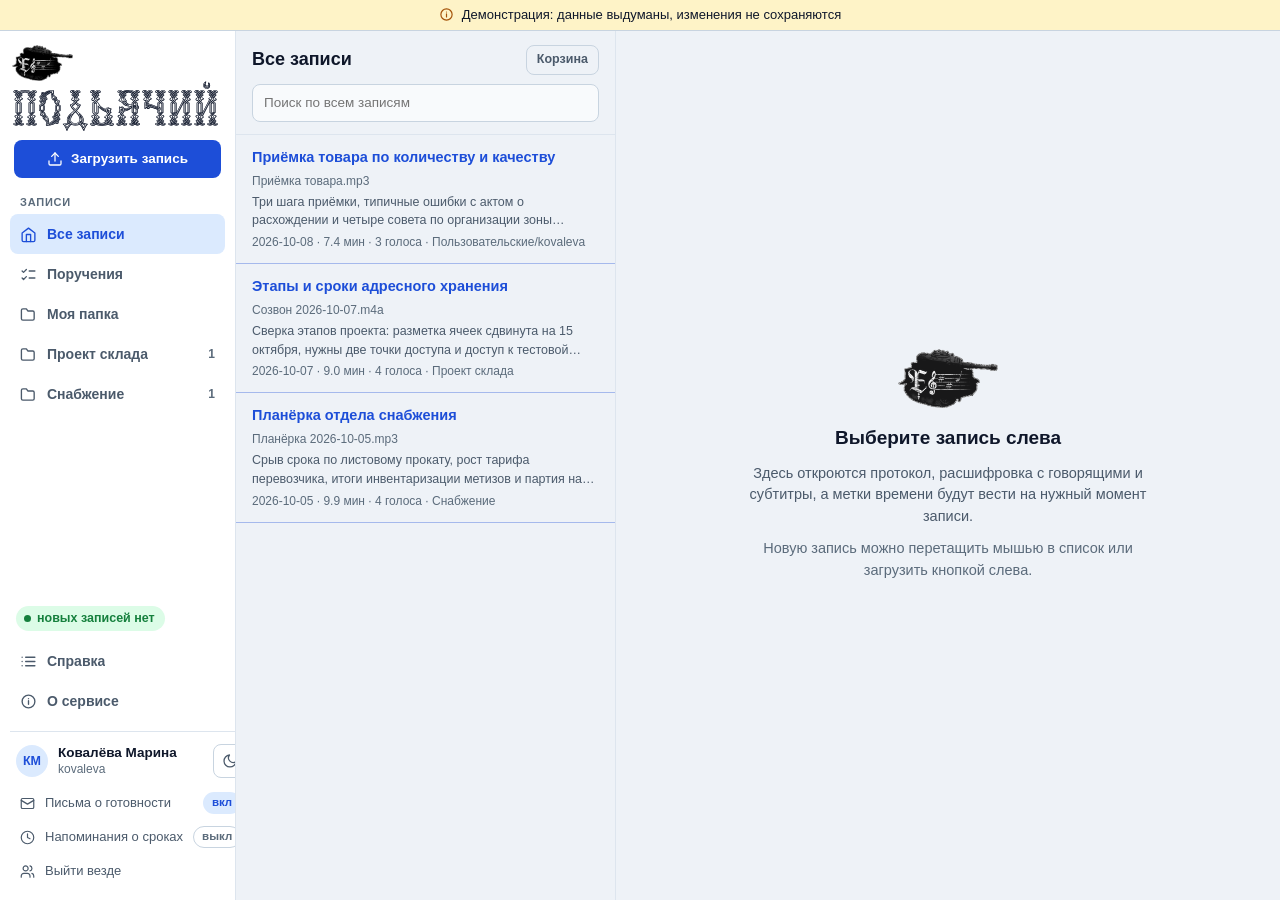
==== commit 6b5c2c1b: "Подьячий 1.2.0 Co-Authored-By: Claude Opus 5.5 <noreply@anthropic.com>" ====
--- a/site/podyachiy-demo.html
+++ b/site/podyachiy-demo.html
@@ -29,6 +29,7 @@
   --ok: #15803d;      --ok-bg: #dcfce7;
   --warn: #a45309;    --warn-bg: #fef3c7;
   --err: #b3181c;     --err-bg: #fee2e2;
+  --err-ink: #ffffff;  /* текст на красной кнопке */
   --info: #1d4ed8;    --info-bg: #dbeafe;
   --shadow: 0 1px 2px rgba(15, 23, 42, .06), 0 1px 3px rgba(15, 23, 42, .04);
 
@@ -53,6 +54,7 @@
     --ok: #58d68a;    --ok-bg: #102e1e;
     --warn: #f0b429;  --warn-bg: #372a09;
     --err: #f98080;   --err-bg: #3d1618;
+    --err-ink: #2a0d0f;
     --info: #6ba5fb;  --info-bg: #10233d;
     --shadow: 0 1px 2px rgba(0, 0, 0, .4);
     color-scheme: dark;
@@ -72,6 +74,7 @@
   --ok: #58d68a;    --ok-bg: #102e1e;
   --warn: #f0b429;  --warn-bg: #372a09;
   --err: #f98080;   --err-bg: #3d1618;
+  --err-ink: #2a0d0f;
   --info: #6ba5fb;  --info-bg: #10233d;
   --shadow: 0 1px 2px rgba(0, 0, 0, .4);
   color-scheme: dark;
@@ -285,7 +288,7 @@
 .rowacts button { min-height: 32px; padding: 4px 10px; font-size: 12.5px; }
 button.dangerlink, button.ghost.dangerlink { color: var(--err); margin-left: 8px; }
 button.dangerlink:hover:not(:disabled) { background: var(--err-bg); border-color: transparent; color: var(--err); }
-button.danger { background: var(--err); color: #fff; border-color: transparent; }
+button.danger { background: var(--err); color: var(--err-ink); border-color: transparent; }
 .dangerbox { border-color: var(--err); }
 ul.plain { margin: 10px 0 0; padding-left: 20px; font-size: 13.5px; color: var(--ink-2); }
 ul.plain li { margin: 4px 0; }
@@ -525,7 +528,8 @@
 button.ghost:hover:not(:disabled) { background: var(--surface-2); color: var(--ink); }
 button.icon { min-height: 34px; padding: 6px; width: 34px; display: grid; place-items: center; }
 label { display: block; font-size: 12.5px; color: var(--ink-3); margin: 12px 0 5px; font-weight: 550; }
-input[type=text], input[type=search], input[type=password], input[type=date], input[type=email], select, textarea {
+input[type=text], input[type=search], input[type=password], input[type=date], input[type=email], input[type=time],
+input[type=number], select, textarea {
   width: 100%; max-width: 560px; min-height: 38px; padding: 8px 11px;
   font: inherit; font-size: 13.5px; color: var(--ink);
   background: var(--surface-2); border: 1px solid var(--line-2); border-radius: 8px;
@@ -644,6 +648,19 @@
   font-family: var(--mono); font-size: 12.5px; line-height: 1.65;
   white-space: pre-wrap; word-break: break-word; margin: 8px 0; color: var(--ink-2);
 }
+/* блок кода из Markdown (common.js mdToHtml) — в протоколе и в описании API: фон и рамка из переменных
+   (обе темы), длинный блок прокручивается внутри себя, страница вширь не едет. Блок можно выбрать с
+   клавиатуры (tabindex) и прокрутить стрелками — рамка фокуса видна. В протоколе строки переносятся: там
+   это текст, не код с отступами; в описании API отступы JSON сохраняются, переносятся только .wrap */
+.doc pre:not(.plain), .apibody pre {
+  font-family: var(--mono); font-size: 12.5px; line-height: 1.6; color: var(--ink);
+  background: var(--surface-2); border: 1px solid var(--line); border-radius: 8px;
+  padding: 10px 12px; margin: 8px 0; max-width: 100%; max-height: 340px; overflow: auto;
+  white-space: pre; tab-size: 2;
+}
+.doc pre:not(.plain), .apibody pre.wrap { white-space: pre-wrap; overflow-wrap: anywhere; }
+.doc pre code, .apibody pre code { border: 0; padding: 0; background: none; font: inherit; color: inherit; }
+.doc pre:focus-visible, .apibody pre:focus-visible { outline: 2px solid var(--primary); outline-offset: 1px; }
 /* подписи говорящих над расшифровкой */
 .nhint {
   display: flex; align-items: center; gap: 9px; flex-wrap: wrap; margin: 10px 0 4px;
@@ -729,6 +746,7 @@
 }
 button.nav { width: 100%; background: none; border: none; cursor: pointer; font-family: inherit; text-align: left; }
 .nav.sm { min-height: 34px; font-size: 13px; font-weight: 500; }
+@media (max-width: 860px) { .nav.sm { min-height: 44px; } }   /* на телефоне — пальцем, не мышью */
 .nav:focus-visible { outline: 2px solid var(--primary); outline-offset: -2px; }
 .nav span:first-of-type { overflow: hidden; text-overflow: ellipsis; white-space: nowrap; }
 .nav:hover { background: var(--surface-2); color: var(--ink); }
@@ -992,6 +1010,78 @@
 /* кнопок в шапке стало три: длинное название папки не сжимается в столбик, кнопки уходят на вторую строку */
 .c2 .hrow { flex-wrap: wrap; }
 .c2 .hrow h1 { flex: 1 1 150px; }
+/* на телефоне и сенсорном экране — по пальцу */
+@media (max-width: 600px), (pointer: coarse) {
+  .c2 .hrow button, .c2 .hrow a.linkbtn { min-height: 44px; padding: 6px 12px; }
+}
+
+/* ---------- корзина: окно со страницы записей ---------- */
+#trash .veil { z-index: 30; }
+#trash .modal { width: min(640px, 100%); }
+#trash .modal header { display: flex; align-items: center; gap: 12px; }
+#trash .modal header h2 { margin: 0; flex: 1; font-size: 16px; text-transform: none; letter-spacing: 0; color: var(--ink); }
+#trash .modal .body { padding: 14px 18px 18px; overflow: auto; }
+#trash .keyrow .msg { grid-column: 1 / -1; margin-top: 4px; }
+#trash .keyrow .msg:empty { display: none; }
+#trash .keyrow .kact button { display: inline-flex; align-items: center; gap: 6px; }
+#trash .msg.err::before { content: "Ошибка: "; font-weight: 600; }
+@media (max-width: 560px), (pointer: coarse) {
+  #trash .veil { padding: 10px; }
+  #trash .keyrow .kact button, #trash .row button { min-height: 44px; }
+}
+
+/* ---------- серия совещаний: кнопка в шапке папки и её окно ---------- */
+.c2 .hrow #srbtn { display: inline-flex; align-items: center; gap: 6px; }
+.hrow .sw { padding: 0 7px; border-radius: 999px; font-size: 11.5px; font-weight: 600; line-height: 18px;
+  border: 1px solid var(--line-2); color: var(--ink-3); }
+.hrow .sw.on { border-color: transparent; background: var(--info-bg); color: var(--info); }
+#series .veil { z-index: 30; }
+#series .modal { width: min(520px, 100%); }
+#series .modal header { display: flex; align-items: center; gap: 12px; }
+#series .modal header h2 { margin: 0; flex: 1; font-size: 16px; text-transform: none; letter-spacing: 0; color: var(--ink); overflow-wrap: anywhere; }
+#series .modal .body { padding: 14px 18px 18px; overflow: auto; }
+#series .fhint { margin: 2px 0 0 54px; font-size: 13px; color: var(--ink-2); }
+#series .note { margin: 14px 0 0; }
+#series .signby { margin: 12px 0 0; font-size: 13px; }
+#series .msg.err::before { content: "Ошибка: "; font-weight: 600; }
+/* переключатель: флажок с ролью switch — читается и нажимается как обычный флажок, пробелом в том числе */
+.switchrow { display: flex; align-items: center; gap: 12px; min-height: 44px; margin: 0; cursor: pointer;
+  font-size: 14px; color: var(--ink); }
+.switchrow b { font-weight: 600; }
+.switchrow input[role=switch] {
+  appearance: none; -webkit-appearance: none; flex: none; position: relative; margin: 0; cursor: pointer;
+  width: 42px; height: 24px; border-radius: 999px; border: 2px solid var(--ink-3); background: var(--surface-2);
+  transition: background .15s ease, border-color .15s ease;
+}
+.switchrow input[role=switch]::after {
+  content: ""; position: absolute; top: 2px; left: 2px; width: 16px; height: 16px; border-radius: 50%;
+  background: var(--ink-3); transition: transform .15s ease, background .15s ease;
+}
+.switchrow input[role=switch]:checked { background: var(--primary); border-color: var(--primary); }
+.switchrow input[role=switch]:checked::after { transform: translateX(18px); background: var(--primary-ink); }
+.switchrow input[role=switch]:focus-visible { outline: 2px solid var(--primary); outline-offset: 3px; }
+.switchrow input[role=switch]:disabled { cursor: not-allowed; opacity: .6; }
+.switchrow:has(input:disabled) { cursor: default; }
+@media (max-width: 600px) {
+  #series .veil { padding: 10px; }
+  #series .row button, #series #srclose { min-height: 44px; min-width: 44px; }
+}
+
+/* ---------- раздел «Поручения прошлого совещания»: кнопка под заголовком, вопрос, возврат ---------- */
+.prevbar { display: flex; align-items: center; gap: 9px; flex-wrap: wrap; margin: 2px 0 8px; }
+.prevbar.ask { display: block; padding: 10px 12px; border: 1px solid var(--err); border-radius: 8px; background: var(--surface-2); }
+.prevbar.ask p { margin: 0; font-size: 13.5px; line-height: 1.5; color: var(--ink); }
+/* у разрушительного действия «Отмена» слева, красная кнопка — на другом краю */
+.prevbar .row.apart { justify-content: space-between; margin-top: 10px; }
+.prevbar.gone { margin-top: 18px; padding: 8px 10px; border: 1px dashed var(--line-2); border-radius: 8px;
+  background: var(--surface-2); font-size: 13px; color: var(--ink-2); }
+.prevbar.gone span { flex: 1 1 240px; }
+.prevbar .msg { flex-basis: 100%; margin: 6px 0 0; min-height: 0; }
+.prevbar .msg:empty { display: none; }
+.prevbar button.dangerlink { margin-left: 0; }
+@media (max-width: 600px), (pointer: coarse) {
+  .prevbar button { min-height: 44px; padding: 8px 14px; }
+}
 
 /* ---------- реестр поручений ---------- */
 .tfilter { display: grid; grid-template-columns: repeat(auto-fill, minmax(190px, 1fr)); gap: 12px 16px; align-items: end; }
@@ -1278,6 +1368,41 @@
   .modal .title .acts { flex: 0 1 auto; flex-wrap: wrap; justify-content: flex-end; margin-left: auto; }
 }
 
+/* резервная копия на «Обработке»: поля расписания в ряд, на телефоне — столбиком и в рост пальца;
+   кнопки очереди («Снять из очереди», «Отменить прогон») на телефоне — тоже */
+.bkstate { font-size: 13.5px; color: var(--ink-2); line-height: 1.5; }
+.bkgrid { display: grid; grid-template-columns: repeat(auto-fit, minmax(150px, 1fr)); gap: 0 14px; max-width: 680px; }
+.jobacts { margin-top: 10px; }
+.jobacts button.dangerlink { margin-left: 0; }
+@media (max-width: 600px), (pointer: coarse) {
+  #backup input:not([type=checkbox]), #backup select, #backup button, #backup .check { min-height: 44px; }
+  #queue .rowacts button, #running button { min-height: 44px; }
+}
+
+/* правка протокола и его версии в окне записи: поле в рост текста, во всю ширину и на телефоне */
+.protobar { display: flex; align-items: center; gap: 8px; flex-wrap: wrap; margin: 2px 0 10px; }
+.protobar .dim { flex: 1 1 220px; display: flex; align-items: center; gap: 6px; font-size: 13px; }
+.protobar .dim:empty { display: none; }
+.protobar .dim svg { flex: none; }
+.protoed label { margin-top: 4px; }
+.protoed .row { margin: 8px 0 6px; }
+.protoed .prevbar.ask { margin: 6px 0 8px; }
+.protoed .ferr { display: block; line-height: 1.5; }
+.protoed .ferr button { margin: 6px 0 0; color: var(--ink); }
+textarea.protoarea { min-height: 240px; overflow: hidden; resize: none; margin-top: 6px; }
+.protover .row.apart { justify-content: space-between; margin-top: 0; }
+.protover h3, .pshown h3 { margin: 0; font-size: 15px; }
+.protover h3:focus, .pshown h3:focus { outline: none; }
+.doc .protover .edvers { max-width: none; margin: 8px 0 0; padding: 0; }
+.protover .msg:empty { display: none; }
+.pshown { margin-top: 14px; padding: 10px 12px; border: 1px dashed var(--line-2); border-radius: 8px; background: var(--surface-2); }
+.pshown .row { margin: 8px 0 10px; }
+.nhint .fhint { flex-basis: 100%; margin: 0; }
+@media (max-width: 600px), (pointer: coarse) {
+  .protobar button, .protoed .row button, .protover button, .pshown button { min-height: 44px; }
+  textarea.protoarea { font-size: 16px; }
+}
+
 </style>
 <style>
 /* Демонстрация: полоска-предупреждение сверху, сообщение «недоступно», окно карты.
@@ -1323,8 +1448,12 @@
         <a class="linkbtn" id="tasksbtn" hidden title="Поручения из протоколов этой папки и её подпапок">Поручения</a>
         <button class="ghost" id="dcbtn" hidden aria-haspopup="dialog"
           title="Участники и сокращения этой папки: по ним сервис пишет ФИО и термины в протоколах">Словарь</button>
+        <button class="ghost" id="srbtn" hidden aria-haspopup="dialog"
+          title="Переносить ли в новый протокол незакрытые поручения предыдущей записи этой папки">Серия<span class="sw" id="srstate"></span></button>
         <button class="ghost" id="acbtn" hidden title="Кому открыта эта папка">Доступ</button>
         <button class="ghost" id="mkbtn" hidden title="Создать подпапку здесь">Новая папка</button>
+        <button class="ghost" id="trbtn" aria-haspopup="dialog"
+          title="Удалённые записи и папки: их можно вернуть на прежнее место, пока срок хранения не вышел">Корзина</button>
       </div>
       <input type="search" id="q" placeholder="Поиск по всем записям" aria-label="Поиск по протоколам и расшифровкам всех записей">
     </div>
@@ -1349,7 +1478,9 @@
 </div>
 
 <div id="access" hidden></div>
+<div id="series" hidden></div>
 <div id="recact" hidden></div>
+<div id="trash" hidden></div>
 <div class="toast" id="toast" role="status" aria-live="polite"></div>
 </template>
 <template id="demo-page:/tasks" data-title="Подьячий — поручения (демонстрация)">
@@ -1389,6 +1520,8 @@
       <div class="count" id="count" role="status" aria-live="polite">Загружаю…</div>
       <button type="button" class="ghost" id="reset" hidden>Сбросить отбор</button>
       <a class="linkbtn" id="csv" href="/api/v1/tasks.csv" title="Те же строки с тем же отбором — файлом для Excel"></a>
+      <a class="linkbtn" id="ics" href="/api/v1/tasks.ics"
+        title="Поручения с датой срока из того же отбора — событиями на день срока, файлом для Outlook, Google и других календарей. Повторный импорт обновляет события, а не дублирует их"></a>
     </div>
     <div id="list"></div>
   </div>
@@ -1402,7 +1535,7 @@
 <div class="vh" id="live" role="status" aria-live="polite"></div>
 </template>
 <script>
-window.DEMO = { data: {"me":{"login":"kovaleva","name":"Ковалёва Марина","admin":false,"home":"Пользовательские/kovaleva","personal":false,"home_root":"Пользовательские","license":null,"url":"","mail":true,"signup":false,"email":"kovaleva@example.ru","notify_ready":true,"requests":0,"domain_account":false,"notice":"","domain":{"on":false,"blocked":false,"name":"","https":""}},"browse":{"*":{"path":"","parent":null,"dirs":[{"name":"Пользовательские","path":"Пользовательские","files":1,"last":"2026-10-08T17:03:44+03:00"},{"name":"Проект склада","path":"Проект склада","files":1,"last":"2026-10-07T14:52:10+03:00"},{"name":"Снабжение","path":"Снабжение","files":1,"last":"2026-10-05T10:14:32+03:00"}],"files":[{"file":"Пользовательские/kovaleva/Приёмка товара.mp3","dir":"Пользовательские/kovaleva","name":"Приёмка товара.mp3","status":"ok","kinds":["summary","transcript","srt"],"finished_at":"2026-10-08T17:03:44+03:00","duration_sec":71.2,"audio_duration_sec":446.0,"speakers":3,"speech_model":null,"unlabeled":0.0,"speakers_unreliable":false,"crowded_meeting":false,"template":"lecture","template_auto":true,"title":"Приёмка товара по количеству и качеству","gist":"Три шага приёмки, типичные ошибки с актом о расхождении и четыре совета по организации зоны приёмки.","record_date":null,"named_speakers":1,"type_unsure":false,"type_confidence":null,"type_reason":null,"timestamps":32,"timestamps_unknown":0,"runs":1,"error":null},{"file":"Проект склада/Созвон 2026-10-07.m4a","dir":"Проект склада","name":"Созвон 2026-10-07.m4a","status":"ok","kinds":["summary","transcript","srt"],"finished_at":"2026-10-07T14:52:10+03:00","duration_sec":88.9,"audio_duration_sec":540.0,"speakers":4,"speech_model":null,"unlabeled":0.0,"speakers_unreliable":false,"crowded_meeting":false,"template":"call","template_auto":true,"title":"Этапы и сроки адресного хранения","gist":"Сверка этапов проекта: разметка ячеек сдвинута на 15 октября, нужны две точки доступа и доступ к тестовой базе, запуск 16 ноября.","record_date":"2026-10-07","named_speakers":4,"type_unsure":false,"type_confidence":null,"type_reason":null,"timestamps":27,"timestamps_unknown":0,"runs":1,"error":null},{"file":"Снабжение/Планёрка 2026-10-05.mp3","dir":"Снабжение","name":"Планёрка 2026-10-05.mp3","status":"ok","kinds":["summary","transcript","srt"],"finished_at":"2026-10-05T10:14:32+03:00","duration_sec":96.4,"audio_duration_sec":596.0,"speakers":4,"speech_model":null,"unlabeled":0.0,"speakers_unreliable":false,"crowded_meeting":false,"template":"meeting","template_auto":true,"title":"Планёрка отдела снабжения","gist":"Срыв срока по листовому прокату, рост тарифа перевозчика, итоги инвентаризации метизов и партия на таможне.","record_date":"2026-10-05","named_speakers":8,"type_unsure":false,"type_confidence":null,"type_reason":null,"timestamps":42,"timestamps_unknown":0,"runs":1,"error":null}],"pending":[],"templates":{"meeting":"Совещание","lecture":"Лекция","call":"Созвон с заказчиком","spec":"Постановка задачи"},"upload":{"enabled":false,"max_bytes":4294967296,"exts":[".aac",".avi",".flac",".flv",".m4a",".m4v",".mkv",".mov",".mp3",".mp4",".mpeg",".mpg",".ogg",".opus",".ts",".wav",".webm",".wma",".wmv"],"anywhere":true,"denied":""},"mkdir":false,"owns":false,"home_upload":true,"manage":false,"service":{"running":0,"queue":0,"watching":0}},"":{"path":"","parent":null,"dirs":[{"name":"Пользовательские","path":"Пользовательские","files":1,"last":"2026-10-08T17:03:44+03:00"},{"name":"Проект склада","path":"Проект склада","files":1,"last":"2026-10-07T14:52:10+03:00"},{"name":"Снабжение","path":"Снабжение","files":1,"last":"2026-10-05T10:14:32+03:00"}],"files":[],"pending":[],"templates":{"meeting":"Совещание","lecture":"Лекция","call":"Созвон с заказчиком","spec":"Постановка задачи"},"upload":{"enabled":false,"max_bytes":4294967296,"exts":[".aac",".avi",".flac",".flv",".m4a",".m4v",".mkv",".mov",".mp3",".mp4",".mpeg",".mpg",".ogg",".opus",".ts",".wav",".webm",".wma",".wmv"],"anywhere":true,"denied":""},"mkdir":false,"owns":false,"home_upload":true,"manage":false,"service":{"running":0,"queue":0,"watching":0}},"Пользовательские":{"path":"Пользовательские","parent":"","dirs":[{"name":"kovaleva","path":"Пользовательские/kovaleva","files":1,"last":"2026-10-08T17:03:44+03:00"}],"files":[],"pending":[],"templates":{"meeting":"Совещание","lecture":"Лекция","call":"Созвон с заказчиком","spec":"Постановка задачи"},"upload":{"enabled":false,"max_bytes":4294967296,"exts":[".aac",".avi",".flac",".flv",".m4a",".m4v",".mkv",".mov",".mp3",".mp4",".mpeg",".mpg",".ogg",".opus",".ts",".wav",".webm",".wma",".wmv"],"anywhere":true,"denied":"загружать записи в эту папку может тот, кому дано право загрузки"},"mkdir":false,"owns":false,"home_upload":true,"manage":false,"service":{"running":0,"queue":0,"watching":0}},"Пользовательские/kovaleva":{"path":"Пользовательские/kovaleva","parent":"Пользовательские","dirs":[],"files":[{"file":"Пользовательские/kovaleva/Приёмка товара.mp3","dir":"Пользовательские/kovaleva","name":"Приёмка товара.mp3","status":"ok","kinds":["summary","transcript","srt"],"finished_at":"2026-10-08T17:03:44+03:00","duration_sec":71.2,"audio_duration_sec":446.0,"speakers":3,"speech_model":null,"unlabeled":0.0,"speakers_unreliable":false,"crowded_meeting":false,"template":"lecture","template_auto":true,"title":"Приёмка товара по количеству и качеству","gist":"Три шага приёмки, типичные ошибки с актом о расхождении и четыре совета по организации зоны приёмки.","record_date":null,"named_speakers":1,"type_unsure":false,"type_confidence":null,"type_reason":null,"timestamps":32,"timestamps_unknown":0,"runs":1,"error":null}],"pending":[],"templates":{"meeting":"Совещание","lecture":"Лекция","call":"Созвон с заказчиком","spec":"Постановка задачи"},"upload":{"enabled":true,"max_bytes":4294967296,"exts":[".aac",".avi",".flac",".flv",".m4a",".m4v",".mkv",".mov",".mp3",".mp4",".mpeg",".mpg",".ogg",".opus",".ts",".wav",".webm",".wma",".wmv"],"anywhere":true,"denied":""},"mkdir":true,"owns":true,"home_upload":true,"manage":false,"service":{"running":0,"queue":0,"watching":0}},"Проект склада":{"path":"Проект склада","parent":"","dirs":[],"files":[{"file":"Проект склада/Созвон 2026-10-07.m4a","dir":"Проект склада","name":"Созвон 2026-10-07.m4a","status":"ok","kinds":["summary","transcript","srt"],"finished_at":"2026-10-07T14:52:10+03:00","duration_sec":88.9,"audio_duration_sec":540.0,"speakers":4,"speech_model":null,"unlabeled":0.0,"speakers_unreliable":false,"crowded_meeting":false,"template":"call","template_auto":true,"title":"Этапы и сроки адресного хранения","gist":"Сверка этапов проекта: разметка ячеек сдвинута на 15 октября, нужны две точки доступа и доступ к тестовой базе, запуск 16 ноября.","record_date":"2026-10-07","named_speakers":4,"type_unsure":false,"type_confidence":null,"type_reason":null,"timestamps":27,"timestamps_unknown":0,"runs":1,"error":null}],"pending":[],"templates":{"meeting":"Совещание","lecture":"Лекция","call":"Созвон с заказчиком","spec":"Постановка задачи"},"upload":{"enabled":true,"max_bytes":4294967296,"exts":[".aac",".avi",".flac",".flv",".m4a",".m4v",".mkv",".mov",".mp3",".mp4",".mpeg",".mpg",".ogg",".opus",".ts",".wav",".webm",".wma",".wmv"],"anywhere":true,"denied":""},"mkdir":false,"owns":false,"home_upload":true,"manage":false,"service":{"running":0,"queue":0,"watching":0}},"Снабжение":{"path":"Снабжение","parent":"","dirs":[],"files":[{"file":"Снабжение/Планёрка 2026-10-05.mp3","dir":"Снабжение","name":"Планёрка 2026-10-05.mp3","status":"ok","kinds":["summary","transcript","srt"],"finished_at":"2026-10-05T10:14:32+03:00","duration_sec":96.4,"audio_duration_sec":596.0,"speakers":4,"speech_model":null,"unlabeled":0.0,"speakers_unreliable":false,"crowded_meeting":false,"template":"meeting","template_auto":true,"title":"Планёрка отдела снабжения","gist":"Срыв срока по листовому прокату, рост тарифа перевозчика, итоги инвентаризации метизов и партия на таможне.","record_date":"2026-10-05","named_speakers":8,"type_unsure":false,"type_confidence":null,"type_reason":null,"timestamps":42,"timestamps_unknown":0,"runs":1,"error":null}],"pending":[],"templates":{"meeting":"Совещание","lecture":"Лекция","call":"Созвон с заказчиком","spec":"Постановка задачи"},"upload":{"enabled":true,"max_bytes":4294967296,"exts":[".aac",".avi",".flac",".flv",".m4a",".m4v",".mkv",".mov",".mp3",".mp4",".mpeg",".mpg",".ogg",".opus",".ts",".wav",".webm",".wma",".wmv"],"anywhere":true,"denied":""},"mkdir":true,"owns":true,"home_upload":true,"manage":true,"service":{"running":0,"queue":0,"watching":0}}},"results":{"Снабжение/Планёрка 2026-10-05.mp3":{"summary":{"file":"Снабжение/Планёрка 2026-10-05.mp3","audio":true,"has_map":true,"can_edit":true,"can_rebuild":true,"can_act":true,"can_send":true,"names_newer":false,"dict_newer":false,"rebuilding":false,"roster":[{"name":"Тимофеев Глеб Сергеевич","role":"закупка металла, докладывает по недопоставке"},{"name":"Ковалёва Марина Андреевна","role":"начальник отдела снабжения"},{"name":"Ахметова Диляра Ринатовна","role":"перевозки и таможня"},{"name":"Орешкин Павел Дмитриевич","role":"начальник склада"}],"kind":"summary","name":"planerka.md","text":"# Протокол совещания\n\n**Название:** Планёрка отдела снабжения\n**Дата:** 05.10.2026 (из имени файла)\n**Длительность:** 10 минут\n**Вёл:** Ковалёва Марина Андреевна\n\n## 1. Кратко\n\n- Поставка 42 тонн листа от «Ларистали» сдвинулась с 9 на 14 октября; чтобы второй цех не встал, разово берём 10 тонн у «Вентакора» на 6 % дороже.\n- «Грузовоз-27» с 1 ноября поднимает тариф на 12 %; к пятнице сравниваем два варианта — остаться целиком или отдать грузы на паллетах другому перевозчику.\n- Инвентаризация метизов: расхождения по 41 позиции из 1200, по анкерам не хватает 400 штук — до среды проверяем, не пересорт ли это.\n- Подшипники стоят на таможне с 29 сентября из-за сертификата происхождения, хранение — 2300 рублей в сутки.\n- Третий погрузчик неисправен; если сервис не успеет к 14 октября, берём погрузчик в аренду.\n- Заявку цеха на уголок без подписи начальника цеха возвращаем.\n\n## 2. Участники\n\n| Участник | Роль на совещании |\n|---|---|\n| Ковалёва Марина Андреевна | вела планёрку, принимала решения |\n| Тимофеев Глеб Сергеевич | закупка металла |\n| Ахметова Диляра Ринатовна | перевозки и таможня |\n| Орешкин Павел Дмитриевич | склад и инвентаризация |\n\nУпоминали, но не выступали: Вера Николаевна (бухгалтерия), начальник второго цеха.\n\n## 3. Что докладывали\n\n**Листовой прокат — Тимофеев Глеб Сергеевич** [00:00:21]\n\n- «Ларисталь» подтвердила отгрузку 42 тонн листа, но 14 октября вместо 9-го: стан четыре дня стоял на ремонте [00:00:38].\n- «Вентакор» может отгрузить 10 тонн листа-четвёрки из наличия, цена выше на 6 % — примерно 48 тысяч рублей сверху [00:01:53].\n- Рамочный договор с «Вентакором» действует [00:02:14].\n- Цех просит 12 тонн уголка пятидесятого к 20 октября; заявка пришла без подписи начальника цеха [00:06:52].\n\n**Остатки листа — Орешкин Павел Дмитриевич** [00:01:03]\n\n- Листа-четвёрки 11,5 тонны, шестёрки — около 7 тонн.\n- Цех расходует примерно 3 тонны четвёрки в день: запаса хватит до четверга включительно [00:01:23].\n\n**Перевозчик — Ахметова Диляра Ринатовна** [00:02:50]\n\n- «Грузовоз-27» с 1 ноября поднимает тариф на 12 %, уведомление пришло в пятницу.\n- Запрошены предложения у трёх компаний, два ответа получены, третий обещан завтра [00:03:06].\n- Первый вариант дешевле нынешнего тарифа на 3 %, но без машин с манипулятором — годится только для грузов на паллетах, это около 40 % рейсов [00:03:47].\n- Второй вариант — по цене «Грузовоза» после повышения [00:03:22].\n\n**Инвентаризация метизов — Орешкин Павел Дмитриевич** [00:04:59]\n\n- Закончена в четверг; расхождения по 41 позиции из 1200.\n- Серьёзная недостача по трём позициям: болты М12, шайбы усиленные, анкеры; анкеров не хватает 400 штук [00:05:12].\n- В соседней ячейке анкеров другой длины больше, чем по учёту, — возможен пересорт [00:05:34].\n- После перестановки стеллажей адреса ячеек в учётной системе не совпадают с полками примерно на двух рядах; заявка в отдел автоматизации подана две недели назад, ответа нет [00:06:29].\n\n**Таможня — Ахметова Диляра Ринатовна** [00:07:27]\n\n- Партия подшипников стоит с 29 сентября: не хватает сертификата происхождения.\n- Поставщик обещал прислать оригинал курьером, номер отправления не дал [00:07:41].\n- Хранение — 2300 рублей в сутки, набежало около 16 тысяч [00:07:54].\n\n## 4. Решения\n\n| Решение | В записи | Кто предложил | Кто согласился |\n|---|---|---|---|\n| Разово закупаем 10 тонн листа у «Вентакора» с наценкой 6 %: простой цеха дороже | [00:02:02] | Тимофеев Глеб Сергеевич | Ковалёва Марина Андреевна |\n| Заявки цехов без подписи начальника цеха в работу не берём (решено в сентябре, напомнили на совещании) | [00:07:06] | Ковалёва Марина Андреевна | — |\n| Недостачу по анкерам не списываем, пока не проверен пересорт | [00:05:47] | Ковалёва Марина Андреевна | Орешкин Павел Дмитриевич |\n| Если сервис не починит третий погрузчик к приходу листа — берём погрузчик в аренду | [00:09:18] | Ковалёва Марина Андреевна | Орешкин Павел Дмитриевич |\n\n## 5. Задачи\n\n| Задача | Срок | В записи | Статус |\n|---|---|---|---|\n| **Тимофеев Глеб Сергеевич** | | | |\n| Запросить у «Вентакора» счёт на 10 тонн листа-четвёрки | сегодня до обеда | [00:02:14] | приоритетная |\n| Подготовить претензию в «Ларисталь» по срыву срока с упоминанием штрафного пункта, показать черновик Ковалёвой | до среды | [00:02:36] | — |\n| Вернуть в цех заявку на уголок без подписи | сегодня | [00:07:14] | — |\n| Узнать цену на 12 тонн уголка пятидесятого | — | [00:07:14] | — |\n| **Ахметова Диляра Ринатовна** | | | |\n| Свести в таблицу два варианта перевозок: всё у «Грузовоза-27» по новому тарифу и разделённая схема | к пятнице | [00:04:36] | ждёт третьего предложения |\n| Письменно спросить у «Грузовоза-27», сохранится ли скидка за объём при меньшем числе рейсов | сегодня | [00:04:51] | — |\n| Позвонить поставщику подшипников и получить номер отправления сертификата | сегодня после обеда | [00:08:13] | — |\n| **Орешкин Павел Дмитриевич** | | | |\n| Проверить, не пересорт ли недостача 400 анкеров, сверить приходные документы с бухгалтерией | до среды | [00:05:53] | — |\n| Переслать Ковалёвой номер заявки на исправление адресов ячеек | сразу после планёрки | [00:06:47] | — |\n| Узнать цену аренды погрузчика на дни разгрузки листа и сообщить Ковалёвой | завтра | [00:09:11] | — |\n| **Ковалёва Марина Андреевна** | | | |\n| Попросить Веру Николаевну выделить сотрудника бухгалтерии для сверки документов по анкерам | сегодня | [00:06:02] | — |\n| Поднять на совещании у директора вопрос о заявке на адреса ячеек | четверг | [00:06:39] | — |\n| Подписать официальное письмо поставщику подшипников, если номера отправления не будет | среда | [00:08:03] | ждёт ответа поставщика |\n\nПрочерк в колонке «Срок» — срок на совещании не назвали.\nСледующая планёрка — понедельник, 12 октября, 9:30.\n\n## 6. Открытые вопросы\n\n- **Сертификат в условиях оплаты.** Тимофеев предложил включать сертификат происхождения в условия оплаты: нет сертификата — не платим остаток [00:08:19]. Ковалёва считает, что это нужно согласовать с юристами; вернутся к вопросу на следующей планёрке [00:08:30].\n- **Скидка «Грузовоза-27» при разделении рейсов.** Неизвестно, сохранится ли скидка за объём, если 40 % рейсов уйдёт другому перевозчику [00:04:09].\n\n## 7. Риски\n\n- Листа-четвёрки хватит только до четверга; если отгрузка «Вентакора» задержится, второй цех встанет, — Орешкин [00:01:23].\n- С двумя погрузчиками разгрузка 42 тонн листа 14 октября займёт два дня вместо одного — Орешкин [00:08:54].\n- Хранение подшипников на таможне дорожает на 2300 рублей каждый день — Ахметова [00:07:54].\n- При уходе части рейсов «Грузовоз-27» может снять скидку за объём — Ахметова [00:04:09].\n\n## Комментарии\n\n- **Исправленные слова** — «Лари сталь» в расшифровке записано как «Ларисталь», «вента кор» — как «Вентакор».\n","parts":[{"index":1,"start":0.0,"end":null,"speakers":[{"label":"S1","share":0.395,"sample_sec":4.0,"auto":"Марина","role":"ведёт планёрку","manual":"Ковалёва Марина Андреевна"},{"label":"S2","share":0.179,"sample_sec":21.0,"auto":"Глеб","role":"закупка металла","manual":"Тимофеев Глеб Сергеевич"},{"label":"S3","share":0.181,"sample_sec":170.0,"auto":"Диляра","role":"перевозки и таможня","manual":"Ахметова Диляра Ринатовна"},{"label":"S4","share":0.245,"sample_sec":63.0,"auto":"Павел","role":"склад","manual":"Орешкин Павел Дмитриевич"}]}],"known":["Ахметова Диляра Ринатовна","Глеб","Диляра","Ковалёва Марина Андреевна","Марина","Орешкин Павел Дмитриевич","Павел","Тимофеев Глеб Сергеевич"],"can_mark":true,"tasks":[{"line":75,"due_col":1,"who":"Тимофеев Глеб Сергеевич","absent":false,"task":"Запросить у «Вентакора» счёт на 10 тонн листа-четвёрки","due":null,"status":"приоритетная","at":"00:02:14","at_sec":134,"key":"5f5e8f6444830fac","due_text":"сегодня до обеда","due_by":null,"due_at":null,"done":true,"done_by":"Ковалёва Марина","done_at":"2026-10-05T15:40:00+03:00","comment":"счёт получен, передан в оплату","open":false,"due_date":"2026-10-05","overdue":false},{"line":76,"due_col":1,"who":"Тимофеев Глеб Сергеевич","absent":false,"task":"Подготовить претензию в «Ларисталь» по срыву срока с упоминанием штрафного пункта, показать черновик Ковалёвой","due":"2026-10-14","status":null,"at":"00:02:36","at_sec":156,"key":"40d35497c0a39cbc","due_text":"до среды","due_by":"Ковалёва Марина","due_at":"2026-10-07T11:20:00+03:00","done":false,"done_by":null,"done_at":null,"comment":null,"open":true,"due_date":"2026-10-14","overdue":false},{"line":77,"due_col":1,"who":"Тимофеев Глеб Сергеевич","absent":false,"task":"Вернуть в цех заявку на уголок без подписи","due":null,"status":null,"at":"00:07:14","at_sec":434,"key":"f22e8081308b1466","due_text":"сегодня","due_by":null,"due_at":null,"done":true,"done_by":"Ковалёва Марина","done_at":"2026-10-06T09:05:00+03:00","comment":null,"open":false,"due_date":"2026-10-05","overdue":false},{"line":78,"due_col":1,"who":"Тимофеев Глеб Сергеевич","absent":false,"task":"Узнать цену на 12 тонн уголка пятидесятого","due":null,"status":null,"at":"00:07:14","at_sec":434,"key":"fd568f02a08774a4","due_text":null,"due_by":null,"due_at":null,"done":false,"done_by":null,"done_at":null,"comment":null,"open":true,"due_date":null,"overdue":false},{"line":80,"due_col":1,"who":"Ахметова Диляра Ринатовна","absent":false,"task":"Свести в таблицу два варианта перевозок: всё у «Грузовоза-27» по новому тарифу и разделённая схема","due":"2026-10-09","status":"ждёт третьего предложения","at":"00:04:36","at_sec":276,"key":"a80588523faea65c","due_text":"к пятнице","due_by":"Ковалёва Марина","due_at":"2026-10-05T10:30:00+03:00","done":false,"done_by":null,"done_at":null,"comment":null,"open":true,"due_date":"2026-10-09","overdue":true},{"line":81,"due_col":1,"who":"Ахметова Диляра Ринатовна","absent":false,"task":"Письменно спросить у «Грузовоза-27», сохранится ли скидка за объём при меньшем числе рейсов","due":null,"status":null,"at":"00:04:51","at_sec":291,"key":"41b68d7a05bb0369","due_text":"сегодня","due_by":null,"due_at":null,"done":false,"done_by":null,"done_at":null,"comment":null,"open":true,"due_date":"2026-10-05","overdue":false},{"line":82,"due_col":1,"who":"Ахметова Диляра Ринатовна","absent":false,"task":"Позвонить поставщику подшипников и получить номер отправления сертификата","due":null,"status":null,"at":"00:08:13","at_sec":493,"key":"b9bc405e3bc6e9f7","due_text":"сегодня после обеда","due_by":null,"due_at":null,"done":false,"done_by":null,"done_at":null,"comment":null,"open":true,"due_date":"2026-10-05","overdue":false},{"line":84,"due_col":1,"who":"Орешкин Павел Дмитриевич","absent":false,"task":"Проверить, не пересорт ли недостача 400 анкеров, сверить приходные документы с бухгалтерией","due":null,"status":null,"at":"00:05:53","at_sec":353,"key":"fe786da69e4cfefa","due_text":"до среды","due_by":null,"due_at":null,"done":false,"done_by":null,"done_at":null,"comment":null,"open":true,"due_date":"2026-10-07","overdue":false},{"line":85,"due_col":1,"who":"Орешкин Павел Дмитриевич","absent":false,"task":"Переслать Ковалёвой номер заявки на исправление адресов ячеек","due":null,"status":null,"at":"00:06:47","at_sec":407,"key":"d93a7493627ec8ff","due_text":"сразу после планёрки","due_by":null,"due_at":null,"done":false,"done_by":null,"done_at":null,"comment":null,"open":true,"due_date":null,"overdue":false},{"line":86,"due_col":1,"who":"Орешкин Павел Дмитриевич","absent":false,"task":"Узнать цену аренды погрузчика на дни разгрузки листа и сообщить Ковалёвой","due":null,"status":null,"at":"00:09:11","at_sec":551,"key":"0e6ec9c8f8e290f3","due_text":"завтра","due_by":null,"due_at":null,"done":false,"done_by":null,"done_at":null,"comment":null,"open":true,"due_date":"2026-10-06","overdue":false},{"line":88,"due_col":1,"who":"Ковалёва Марина Андреевна","absent":false,"task":"Попросить Веру Николаевну выделить сотрудника бухгалтерии для сверки документов по анкерам","due":null,"status":null,"at":"00:06:02","at_sec":362,"key":"761f2b2ee3410c58","due_text":"сегодня","due_by":null,"due_at":null,"done":false,"done_by":null,"done_at":null,"comment":null,"open":true,"due_date":"2026-10-05","overdue":false},{"line":89,"due_col":1,"who":"Ковалёва Марина Андреевна","absent":false,"task":"Поднять на совещании у директора вопрос о заявке на адреса ячеек","due":null,"status":null,"at":"00:06:39","at_sec":399,"key":"a6de6edf7e8ba5e8","due_text":"четверг","due_by":null,"due_at":null,"done":false,"done_by":null,"done_at":null,"comment":null,"open":true,"due_date":"2026-10-08","overdue":false},{"line":90,"due_col":1,"who":"Ковалёва Марина Андреевна","absent":false,"task":"Подписать официальное письмо поставщику подшипников, если номера отправления не будет","due":null,"status":"ждёт ответа поставщика","at":"00:08:03","at_sec":483,"key":"4eb0e802e61e6971","due_text":"среда","due_by":null,"due_at":null,"done":false,"done_by":null,"done_at":null,"comment":null,"open":true,"due_date":"2026-10-07","overdue":false}]},"transcript":{"file":"Снабжение/Планёрка 2026-10-05.mp3","audio":true,"has_map":true,"can_edit":true,"can_rebuild":true,"can_act":true,"can_send":true,"names_newer":false,"dict_newer":false,"rebuilding":false,"roster":[{"name":"Тимофеев Глеб Сергеевич","role":"закупка металла, докладывает по недопоставке"},{"name":"Ковалёва Марина Андреевна","role":"начальник отдела снабжения"},{"name":"Ахметова Диляра Ринатовна","role":"перевозки и таможня"},{"name":"Орешкин Павел Дмитриевич","role":"начальник склада"}],"kind":"transcript","name":"planerka.txt","text":"[Ковалёва Марина Андреевна] Коллеги, доброе утро. Начинаем планёрку, у нас сегодня три темы: листовой прокат, перевозчик и инвентаризация на складе. Глеб, начни с металла.\n\n[Тимофеев Глеб Сергеевич] Доброе утро. По листу ситуация такая: «Ларисталь» подтвердила отгрузку сорока двух тонн, но не девятого, как договаривались, а четырнадцатого октября. Причина — у них стан стоял на ремонте четыре дня. Письмо с новым графиком пришло в пятницу вечером, я его всем переслал.\n\n[Ковалёва Марина Андреевна] Четырнадцатого — это мы упираемся в запуск заказа для второго цеха. Сколько у нас листа на складе сейчас?\n\n[Орешкин Павел Дмитриевич] Четвёрки осталось одиннадцать с половиной тонн, шестёрки — около семи. Цех в день съедает примерно три тонны четвёрки.\n\n[Ковалёва Марина Андреевна] То есть четвёрки хватит до конца этой недели, не дольше.\n\n[Орешкин Павел Дмитриевич] Да, до четверга включительно, если цех не увеличит выработку.\n\n[Тимофеев Глеб Сергеевич] Есть вариант перекрыться у второго поставщика. «Вентакор» даёт десять тонн четвёрки из наличия, но цена выше на шесть процентов.\n\n[Ковалёва Марина Андреевна] Шесть процентов на десяти тоннах — это сколько в деньгах?\n\n[Тимофеев Глеб Сергеевич] Примерно сорок восемь тысяч рублей сверху к обычной цене.\n\n[Ковалёва Марина Андреевна] Простой цеха обойдётся дороже. Берём десять тонн у «Вентакора», разово. Глеб, запроси счёт сегодня.\n\n[Тимофеев Глеб Сергеевич] Хорошо, счёт запрошу сегодня до обеда. Договор у нас с ними рамочный, он действует.\n\n[Ковалёва Марина Андреевна] И напиши в «Ларисталь» претензию по сроку. Без скандала, но чтобы штрафной пункт договора был упомянут.\n\n[Тимофеев Глеб Сергеевич] Сделаю до среды, покажу тебе черновик перед отправкой.\n\n[Ковалёва Марина Андреевна] Договорились. Диляра, что с перевозчиком?\n\n[Ахметова Диляра Ринатовна] С перевозчиком хуже. «Грузовоз-27» с первого ноября поднимает тариф на двенадцать процентов, уведомление пришло в пятницу. Я запросила предложения у трёх других компаний. Два ответа уже есть, третий обещали завтра.\n\n[Ковалёва Марина Андреевна] И что в ответах?\n\n[Ахметова Диляра Ринатовна] Один дешевле нынешнего тарифа на три процента, но у него нет машин с манипулятором. Второй — по цене как «Грузовоз» после повышения.\n\n[Орешкин Павел Дмитриевич] Без манипулятора нам нельзя, у нас разгрузка труб на площадке без крана.\n\n[Ахметова Диляра Ринатовна] Я понимаю, поэтому первый вариант подходит только для грузов на паллетах. Это примерно сорок процентов наших рейсов.\n\n[Ковалёва Марина Андреевна] А можно разделить: паллеты отдать дешёвому, длинномер оставить у «Грузовоза»?\n\n[Ахметова Диляра Ринатовна] Можно, но «Грузовоз» давал нам скидку за объём. Если заберём сорок процентов рейсов, скидка может пропасть.\n\n[Ковалёва Марина Андреевна] Тогда надо считать оба варианта целиком. Диляра, сведи в таблицу: всё у «Грузовоза» по новому тарифу и разделённая схема. К пятнице.\n\n[Ахметова Диляра Ринатовна] К пятнице сделаю, как раз третий ответ придёт.\n\n[Ковалёва Марина Андреевна] И спроси у «Грузовоза» прямо, сохранится ли скидка при меньшем объёме. Письменно.\n\n[Ахметова Диляра Ринатовна] Спрошу сегодня.\n\n[Ковалёва Марина Андреевна] Павел, инвентаризация.\n\n[Орешкин Павел Дмитриевич] Инвентаризацию метизов закончили в четверг. Расхождения по сорока одной позиции из тысячи двухсот. В основном мелочь, но есть три позиции с серьёзной недостачей: болты М12, шайбы усиленные и анкеры. По анкерам не хватает четырёхсот штук.\n\n[Ковалёва Марина Андреевна] Четыреста штук — это пересорт или настоящая недостача?\n\n[Орешкин Павел Дмитриевич] Пока не знаю. Подозреваю пересорт: в соседней ячейке лежат анкеры другой длины, и их как раз больше, чем по учёту.\n\n[Ковалёва Марина Андреевна] Проверь это до среды, прежде чем мы что-то списываем.\n\n[Орешкин Павел Дмитриевич] Проверю. Мне нужен будет человек из бухгалтерии, чтобы сверить приходные документы.\n\n[Ковалёва Марина Андреевна] Я попрошу Веру Николаевну выделить кого-нибудь. Напишу ей сегодня.\n\n[Орешкин Павел Дмитриевич] Ещё вопрос по ячейкам. После перестановки стеллажей адреса в учётной системе не совпадают с тем, что на полках. Примерно на двух рядах.\n\n[Ковалёва Марина Андреевна] Кто это должен поправить — вы или отдел автоматизации?\n\n[Орешкин Павел Дмитриевич] Адреса в системе меняет отдел автоматизации, по нашей заявке. Заявку я подал две недели назад, ответа нет.\n\n[Ковалёва Марина Андреевна] Перешли мне номер заявки, я подниму вопрос на совещании у директора в четверг.\n\n[Орешкин Павел Дмитриевич] Перешлю сразу после планёрки.\n\n[Тимофеев Глеб Сергеевич] Марина, ещё по металлу. Цех просил уголок пятидесятый, двенадцать тонн к двадцатому числу. Заявка пришла без подписи начальника цеха.\n\n[Ковалёва Марина Андреевна] Без подписи в работу не берём, это мы решили ещё в сентябре. Верни заявку в цех.\n\n[Тимофеев Глеб Сергеевич] Верну сегодня. Но цену я заранее узнаю, чтобы потом не терять время.\n\n[Ковалёва Марина Андреевна] Да, узнай. Диляра, у тебя было что-то по таможне?\n\n[Ахметова Диляра Ринатовна] Да. Партия подшипников стоит на таможне с двадцать девятого сентября. Брокер говорит, что не хватает сертификата происхождения. Поставщик обещал прислать оригинал курьером, но номер отправления до сих пор не дал.\n\n[Ковалёва Марина Андреевна] Сколько мы платим за хранение?\n\n[Ахметова Диляра Ринатовна] Две тысячи триста рублей в сутки. Уже набежало около шестнадцати тысяч.\n\n[Ковалёва Марина Андреевна] Дожимай поставщика. Если до среды номера отправления нет — пишем официальное письмо за моей подписью.\n\n[Ахметова Диляра Ринатовна] Поняла. Позвоню им сегодня после обеда.\n\n[Тимофеев Глеб Сергеевич] А не проще ли в следующий раз включать сертификат в условия оплаты? Нет сертификата — не платим остаток.\n\n[Ковалёва Марина Андреевна] Мысль здравая, но это надо согласовывать с юристами, сейчас я решать не готова. Давайте вернёмся к этому на следующей планёрке.\n\n[Орешкин Павел Дмитриевич] У меня ещё одно. Погрузчик номер три опять течёт, гидравлика. Сервис обещает приехать только на следующей неделе. Если четырнадцатого придут сорок две тонны листа, а погрузчиков будет два — разгрузка займёт два дня вместо одного.\n\n[Ковалёва Марина Андреевна] Это риск. Можно взять погрузчик в аренду на эти дни?\n\n[Орешкин Павел Дмитриевич] Можно, я узнаю цену. Обычно около девяти тысяч в сутки.\n\n[Ковалёва Марина Андреевна] Узнай и скажи мне завтра. Если сервис не успеет — арендуем. Подытожим. Лист: берём десять тонн у «Вентакора», претензия в «Ларисталь». Перевозчик: таблица к пятнице. Склад: анкеры и аренда погрузчика. Таможня: дожимаем до среды. Следующая планёрка — в понедельник, двенадцатого, в девять тридцать. Всем спасибо.\n\n[Ахметова Диляра Ринатовна] Спасибо.\n","parts":[{"index":1,"start":0.0,"end":null,"speakers":[{"label":"S1","share":0.395,"sample_sec":4.0,"auto":"Марина","role":"ведёт планёрку","manual":"Ковалёва Марина Андреевна"},{"label":"S2","share":0.179,"sample_sec":21.0,"auto":"Глеб","role":"закупка металла","manual":"Тимофеев Глеб Сергеевич"},{"label":"S3","share":0.181,"sample_sec":170.0,"auto":"Диляра","role":"перевозки и таможня","manual":"Ахметова Диляра Ринатовна"},{"label":"S4","share":0.245,"sample_sec":63.0,"auto":"Павел","role":"склад","manual":"Орешкин Павел Дмитриевич"}]}],"lines":[{"key":"4.00","start":4.0,"end":21.0,"part":1,"label":"S1","text":"Коллеги, доброе утро. Начинаем планёрку, у нас сегодня три темы: листовой прокат, перевозчик и инвентаризация на складе. Глеб, начни с металла.","who":"Ковалёва Марина Андреевна","manual":true,"line":false},{"key":"21.00","start":21.0,"end":38.0,"part":1,"label":"S2","text":"Доброе утро. По листу ситуация такая: «Ларисталь» подтвердила отгрузку сорока двух тонн, но не девятого, как договаривались, а четырнадцатого октября.","who":"Тимофеев Глеб Сергеевич","manual":true,"line":false},{"key":"38.00","start":38.0,"end":52.0,"part":1,"label":"S2","text":"Причина — у них стан стоял на ремонте четыре дня. Письмо с новым графиком пришло в пятницу вечером, я его всем переслал.","who":"Тимофеев Глеб Сергеевич","manual":true,"line":false},{"key":"52.00","start":52.0,"end":63.0,"part":1,"label":"S1","text":"Четырнадцатого — это мы упираемся в запуск заказа для второго цеха. Сколько у нас листа на складе сейчас?","who":"Ковалёва Марина Андреевна","manual":true,"line":false},{"key":"63.00","start":63.0,"end":77.0,"part":1,"label":"S4","text":"Четвёрки осталось одиннадцать с половиной тонн, шестёрки — около семи. Цех в день съедает примерно три тонны четвёрки.","who":"Орешкин Павел Дмитриевич","manual":true,"line":false},{"key":"77.00","start":77.0,"end":83.0,"part":1,"label":"S1","text":"То есть четвёрки хватит до конца этой недели, не дольше.","who":"Ковалёва Марина Андреевна","manual":true,"line":false},{"key":"83.00","start":83.0,"end":91.0,"part":1,"label":"S4","text":"Да, до четверга включительно, если цех не увеличит выработку.","who":"Орешкин Павел Дмитриевич","manual":true,"line":false},{"key":"91.00","start":91.0,"end":107.0,"part":1,"label":"S2","text":"Есть вариант перекрыться у второго поставщика. «Вентакор» даёт десять тонн четвёрки из наличия, но цена выше на шесть процентов.","who":"Тимофеев Глеб Сергеевич","manual":true,"line":false},{"key":"107.00","start":107.0,"end":113.0,"part":1,"label":"S1","text":"Шесть процентов на десяти тоннах — это сколько в деньгах?","who":"Ковалёва Марина Андреевна","manual":true,"line":false},{"key":"113.00","start":113.0,"end":122.0,"part":1,"label":"S2","text":"Примерно сорок восемь тысяч рублей сверху к обычной цене.","who":"Тимофеев Глеб Сергеевич","manual":true,"line":false},{"key":"122.00","start":122.0,"end":134.0,"part":1,"label":"S1","text":"Простой цеха обойдётся дороже. Берём десять тонн у «Вентакора», разово. Глеб, запроси счёт сегодня.","who":"Ковалёва Марина Андреевна","manual":true,"line":false},{"key":"134.00","start":134.0,"end":144.0,"part":1,"label":"S2","text":"Хорошо, счёт запрошу сегодня до обеда. Договор у нас с ними рамочный, он действует.","who":"Тимофеев Глеб Сергеевич","manual":true,"line":false},{"key":"144.00","start":144.0,"end":156.0,"part":1,"label":"S1","text":"И напиши в «Ларисталь» претензию по сроку. Без скандала, но чтобы штрафной пункт договора был упомянут.","who":"Ковалёва Марина Андреевна","manual":true,"line":false},{"key":"156.00","start":156.0,"end":164.0,"part":1,"label":"S2","text":"Сделаю до среды, покажу тебе черновик перед отправкой.","who":"Тимофеев Глеб Сергеевич","manual":true,"line":false},{"key":"164.00","start":164.0,"end":170.0,"part":1,"label":"S1","text":"Договорились. Диляра, что с перевозчиком?","who":"Ковалёва Марина Андреевна","manual":true,"line":false},{"key":"170.00","start":170.0,"end":186.0,"part":1,"label":"S3","text":"С перевозчиком хуже. «Грузовоз-27» с первого ноября поднимает тариф на двенадцать процентов, уведомление пришло в пятницу.","who":"Ахметова Диляра Ринатовна","manual":true,"line":false},{"key":"186.00","start":186.0,"end":198.0,"part":1,"label":"S3","text":"Я запросила предложения у трёх других компаний. Два ответа уже есть, третий обещали завтра.","who":"Ахметова Диляра Ринатовна","manual":true,"line":false},{"key":"198.00","start":198.0,"end":202.0,"part":1,"label":"S1","text":"И что в ответах?","who":"Ковалёва Марина Андреевна","manual":true,"line":false},{"key":"202.00","start":202.0,"end":219.0,"part":1,"label":"S3","text":"Один дешевле нынешнего тарифа на три процента, но у него нет машин с манипулятором. Второй — по цене как «Грузовоз» после повышения.","who":"Ахметова Диляра Ринатовна","manual":true,"line":false},{"key":"219.00","start":219.0,"end":227.0,"part":1,"label":"S4","text":"Без манипулятора нам нельзя, у нас разгрузка труб на площадке без крана.","who":"Орешкин Павел Дмитриевич","manual":true,"line":false},{"key":"227.00","start":227.0,"end":241.0,"part":1,"label":"S3","text":"Я понимаю, поэтому первый вариант подходит только для грузов на паллетах. Это примерно сорок процентов наших рейсов.","who":"Ахметова Диляра Ринатовна","manual":true,"line":false},{"key":"241.00","start":241.0,"end":249.0,"part":1,"label":"S1","text":"А можно разделить: паллеты отдать дешёвому, длинномер оставить у «Грузовоза»?","who":"Ковалёва Марина Андреевна","manual":true,"line":false},{"key":"249.00","start":249.0,"end":262.0,"part":1,"label":"S3","text":"Можно, но «Грузовоз» давал нам скидку за объём. Если заберём сорок процентов рейсов, скидка может пропасть.","who":"Ахметова Диляра Ринатовна","manual":true,"line":false},{"key":"262.00","start":262.0,"end":276.0,"part":1,"label":"S1","text":"Тогда надо считать оба варианта целиком. Диляра, сведи в таблицу: всё у «Грузовоза» по новому тарифу и разделённая схема. К пятнице.","who":"Ковалёва Марина Андреевна","manual":true,"line":false},{"key":"276.00","start":276.0,"end":282.0,"part":1,"label":"S3","text":"К пятнице сделаю, как раз третий ответ придёт.","who":"Ахметова Диляра Ринатовна","manual":true,"line":false},{"key":"282.00","start":282.0,"end":291.0,"part":1,"label":"S1","text":"И спроси у «Грузовоза» прямо, сохранится ли скидка при меньшем объёме. Письменно.","who":"Ковалёва Марина Андреевна","manual":true,"line":false},{"key":"291.00","start":291.0,"end":295.0,"part":1,"label":"S3","text":"Спрошу сегодня.","who":"Ахметова Диляра Ринатовна","manual":true,"line":false},{"key":"295.00","start":295.0,"end":299.0,"part":1,"label":"S1","text":"Павел, инвентаризация.","who":"Ковалёва Марина Андреевна","manual":true,"line":false},{"key":"299.00","start":299.0,"end":312.0,"part":1,"label":"S4","text":"Инвентаризацию метизов закончили в четверг. Расхождения по сорока одной позиции из тысячи двухсот.","who":"Орешкин Павел Дмитриевич","manual":true,"line":false},{"key":"312.00","start":312.0,"end":328.0,"part":1,"label":"S4","text":"В основном мелочь, но есть три позиции с серьёзной недостачей: болты М12, шайбы усиленные и анкеры. По анкерам не хватает четырёхсот штук.","who":"Орешкин Павел Дмитриевич","manual":true,"line":false},{"key":"328.00","start":328.0,"end":334.0,"part":1,"label":"S1","text":"Четыреста штук — это пересорт или настоящая недостача?","who":"Ковалёва Марина Андреевна","manual":true,"line":false},{"key":"334.00","start":334.0,"end":347.0,"part":1,"label":"S4","text":"Пока не знаю. Подозреваю пересорт: в соседней ячейке лежат анкеры другой длины, и их как раз больше, чем по учёту.","who":"Орешкин Павел Дмитриевич","manual":true,"line":false},{"key":"347.00","start":347.0,"end":353.0,"part":1,"label":"S1","text":"Проверь это до среды, прежде чем мы что-то списываем.","who":"Ковалёва Марина Андреевна","manual":true,"line":false},{"key":"353.00","start":353.0,"end":362.0,"part":1,"label":"S4","text":"Проверю. Мне нужен будет человек из бухгалтерии, чтобы сверить приходные документы.","who":"Орешкин Павел Дмитриевич","manual":true,"line":false},{"key":"362.00","start":362.0,"end":370.0,"part":1,"label":"S1","text":"Я попрошу Веру Николаевну выделить кого-нибудь. Напишу ей сегодня.","who":"Ковалёва Марина Андреевна","manual":true,"line":false},{"key":"370.00","start":370.0,"end":384.0,"part":1,"label":"S4","text":"Ещё вопрос по ячейкам. После перестановки стеллажей адреса в учётной системе не совпадают с тем, что на полках. Примерно на двух рядах.","who":"Орешкин Павел Дмитриевич","manual":true,"line":false},{"key":"384.00","start":384.0,"end":389.0,"part":1,"label":"S1","text":"Кто это должен поправить — вы или отдел автоматизации?","who":"Ковалёва Марина Андреевна","manual":true,"line":false},{"key":"389.00","start":389.0,"end":399.0,"part":1,"label":"S4","text":"Адреса в системе меняет отдел автоматизации, по нашей заявке. Заявку я подал две недели назад, ответа нет.","who":"Орешкин Павел Дмитриевич","manual":true,"line":false},{"key":"399.00","start":399.0,"end":407.0,"part":1,"label":"S1","text":"Перешли мне номер заявки, я подниму вопрос на совещании у директора в четверг.","who":"Ковалёва Марина Андреевна","manual":true,"line":false},{"key":"407.00","start":407.0,"end":412.0,"part":1,"label":"S4","text":"Перешлю сразу после планёрки.","who":"Орешкин Павел Дмитриевич","manual":true,"line":false},{"key":"412.00","start":412.0,"end":426.0,"part":1,"label":"S2","text":"Марина, ещё по металлу. Цех просил уголок пятидесятый, двенадцать тонн к двадцатому числу. Заявка пришла без подписи начальника цеха.","who":"Тимофеев Глеб Сергеевич","manual":true,"line":false},{"key":"426.00","start":426.0,"end":434.0,"part":1,"label":"S1","text":"Без подписи в работу не берём, это мы решили ещё в сентябре. Верни заявку в цех.","who":"Ковалёва Марина Андреевна","manual":true,"line":false},{"key":"434.00","start":434.0,"end":441.0,"part":1,"label":"S2","text":"Верну сегодня. Но цену я заранее узнаю, чтобы потом не терять время.","who":"Тимофеев Глеб Сергеевич","manual":true,"line":false},{"key":"441.00","start":441.0,"end":447.0,"part":1,"label":"S1","text":"Да, узнай. Диляра, у тебя было что-то по таможне?","who":"Ковалёва Марина Андреевна","manual":true,"line":false},{"key":"447.00","start":447.0,"end":461.0,"part":1,"label":"S3","text":"Да. Партия подшипников стоит на таможне с двадцать девятого сентября. Брокер говорит, что не хватает сертификата происхождения.","who":"Ахметова Диляра Ринатовна","manual":true,"line":false},{"key":"461.00","start":461.0,"end":470.0,"part":1,"label":"S3","text":"Поставщик обещал прислать оригинал курьером, но номер отправления до сих пор не дал.","who":"Ахметова Диляра Ринатовна","manual":true,"line":false},{"key":"470.00","start":470.0,"end":474.0,"part":1,"label":"S1","text":"Сколько мы платим за хранение?","who":"Ковалёва Марина Андреевна","manual":true,"line":false},{"key":"474.00","start":474.0,"end":483.0,"part":1,"label":"S3","text":"Две тысячи триста рублей в сутки. Уже набежало около шестнадцати тысяч.","who":"Ахметова Диляра Ринатовна","manual":true,"line":false},{"key":"483.00","start":483.0,"end":493.0,"part":1,"label":"S1","text":"Дожимай поставщика. Если до среды номера отправления нет — пишем официальное письмо за моей подписью.","who":"Ковалёва Марина Андреевна","manual":true,"line":false},{"key":"493.00","start":493.0,"end":499.0,"part":1,"label":"S3","text":"Поняла. Позвоню им сегодня после обеда.","who":"Ахметова Диляра Ринатовна","manual":true,"line":false},{"key":"499.00","start":499.0,"end":510.0,"part":1,"label":"S2","text":"А не проще ли в следующий раз включать сертификат в условия оплаты? Нет сертификата — не платим остаток.","who":"Тимофеев Глеб Сергеевич","manual":true,"line":false},{"key":"510.00","start":510.0,"end":522.0,"part":1,"label":"S1","text":"Мысль здравая, но это надо согласовывать с юристами, сейчас я решать не готова. Давайте вернёмся к этому на следующей планёрке.","who":"Ковалёва Марина Андреевна","manual":true,"line":false},{"key":"522.00","start":522.0,"end":534.0,"part":1,"label":"S4","text":"У меня ещё одно. Погрузчик номер три опять течёт, гидравлика. Сервис обещает приехать только на следующей неделе.","who":"Орешкин Павел Дмитриевич","manual":true,"line":false},{"key":"534.00","start":534.0,"end":545.0,"part":1,"label":"S4","text":"Если четырнадцатого придут сорок две тонны листа, а погрузчиков будет два — разгрузка займёт два дня вместо одного.","who":"Орешкин Павел Дмитриевич","manual":true,"line":false},{"key":"545.00","start":545.0,"end":551.0,"part":1,"label":"S1","text":"Это риск. Можно взять погрузчик в аренду на эти дни?","who":"Ковалёва Марина Андреевна","manual":true,"line":false},{"key":"551.00","start":551.0,"end":558.0,"part":1,"label":"S4","text":"Можно, я узнаю цену. Обычно около девяти тысяч в сутки.","who":"Орешкин Павел Дмитриевич","manual":true,"line":false},{"key":"558.00","start":558.0,"end":565.0,"part":1,"label":"S1","text":"Узнай и скажи мне завтра. Если сервис не успеет — арендуем.","who":"Ковалёва Марина Андреевна","manual":true,"line":false},{"key":"565.00","start":565.0,"end":584.0,"part":1,"label":"S1","text":"Подытожим. Лист: берём десять тонн у «Вентакора», претензия в «Ларисталь». Перевозчик: таблица к пятнице. Склад: анкеры и аренда погрузчика. Таможня: дожимаем до среды.","who":"Ковалёва Марина Андреевна","manual":true,"line":false},{"key":"584.00","start":584.0,"end":591.0,"part":1,"label":"S1","text":"Следующая планёрка — в понедельник, двенадцатого, в девять тридцать. Всем спасибо.","who":"Ковалёва Марина Андреевна","manual":true,"line":false},{"key":"591.00","start":591.0,"end":596.0,"part":1,"label":"S3","text":"Спасибо.","who":"Ахметова Диляра Ринатовна","manual":true,"line":false}],"known":["Ахметова Диляра Ринатовна","Глеб","Диляра","Ковалёва Марина Андреевна","Марина","Орешкин Павел Дмитриевич","Павел","Тимофеев Глеб Сергеевич"]},"srt":{"file":"Снабжение/Планёрка 2026-10-05.mp3","audio":true,"has_map":true,"can_edit":true,"can_rebuild":true,"can_act":true,"can_send":true,"names_newer":false,"dict_newer":false,"rebuilding":false,"roster":[{"name":"Тимофеев Глеб Сергеевич","role":"закупка металла, докладывает по недопоставке"},{"name":"Ковалёва Марина Андреевна","role":"начальник отдела снабжения"},{"name":"Ахметова Диляра Ринатовна","role":"перевозки и таможня"},{"name":"Орешкин Павел Дмитриевич","role":"начальник склада"}],"kind":"srt","name":"planerka.srt","text":"1\n00:00:04,000 --> 00:00:21,000\n[Ковалёва Марина Андреевна] Коллеги, доброе утро. Начинаем планёрку, у нас сегодня три темы: листовой прокат, перевозчик и инвентаризация на складе. Глеб, начни с металла.\n\n2\n00:00:21,000 --> 00:00:38,000\n[Тимофеев Глеб Сергеевич] Доброе утро. По листу ситуация такая: «Ларисталь» подтвердила отгрузку сорока двух тонн, но не девятого, как договаривались, а четырнадцатого октября.\n\n3\n00:00:38,000 --> 00:00:52,000\n[Тимофеев Глеб Сергеевич] Причина — у них стан стоял на ремонте четыре дня. Письмо с новым графиком пришло в пятницу вечером, я его всем переслал.\n\n4\n00:00:52,000 --> 00:01:03,000\n[Ковалёва Марина Андреевна] Четырнадцатого — это мы упираемся в запуск заказа для второго цеха. Сколько у нас листа на складе сейчас?\n\n5\n00:01:03,000 --> 00:01:17,000\n[Орешкин Павел Дмитриевич] Четвёрки осталось одиннадцать с половиной тонн, шестёрки — около семи. Цех в день съедает примерно три тонны четвёрки.\n\n6\n00:01:17,000 --> 00:01:23,000\n[Ковалёва Марина Андреевна] То есть четвёрки хватит до конца этой недели, не дольше.\n\n7\n00:01:23,000 --> 00:01:31,000\n[Орешкин Павел Дмитриевич] Да, до четверга включительно, если цех не увеличит выработку.\n\n8\n00:01:31,000 --> 00:01:47,000\n[Тимофеев Глеб Сергеевич] Есть вариант перекрыться у второго поставщика. «Вентакор» даёт десять тонн четвёрки из наличия, но цена выше на шесть процентов.\n\n9\n00:01:47,000 --> 00:01:53,000\n[Ковалёва Марина Андреевна] Шесть процентов на десяти тоннах — это сколько в деньгах?\n\n10\n00:01:53,000 --> 00:02:02,000\n[Тимофеев Глеб Сергеевич] Примерно сорок восемь тысяч рублей сверху к обычной цене.\n\n11\n00:02:02,000 --> 00:02:14,000\n[Ковалёва Марина Андреевна] Простой цеха обойдётся дороже. Берём десять тонн у «Вентакора», разово. Глеб, запроси счёт сегодня.\n\n12\n00:02:14,000 --> 00:02:24,000\n[Тимофеев Глеб Сергеевич] Хорошо, счёт запрошу сегодня до обеда. Договор у нас с ними рамочный, он действует.\n\n13\n00:02:24,000 --> 00:02:36,000\n[Ковалёва Марина Андреевна] И напиши в «Ларисталь» претензию по сроку. Без скандала, но чтобы штрафной пункт договора был упомянут.\n\n14\n00:02:36,000 --> 00:02:44,000\n[Тимофеев Глеб Сергеевич] Сделаю до среды, покажу тебе черновик перед отправкой.\n\n15\n00:02:44,000 --> 00:02:50,000\n[Ковалёва Марина Андреевна] Договорились. Диляра, что с перевозчиком?\n\n16\n00:02:50,000 --> 00:03:06,000\n[Ахметова Диляра Ринатовна] С перевозчиком хуже. «Грузовоз-27» с первого ноября поднимает тариф на двенадцать процентов, уведомление пришло в пятницу.\n\n17\n00:03:06,000 --> 00:03:18,000\n[Ахметова Диляра Ринатовна] Я запросила предложения у трёх других компаний. Два ответа уже есть, третий обещали завтра.\n\n18\n00:03:18,000 --> 00:03:22,000\n[Ковалёва Марина Андреевна] И что в ответах?\n\n19\n00:03:22,000 --> 00:03:39,000\n[Ахметова Диляра Ринатовна] Один дешевле нынешнего тарифа на три процента, но у него нет машин с манипулятором. Второй — по цене как «Грузовоз» после повышения.\n\n20\n00:03:39,000 --> 00:03:47,000\n[Орешкин Павел Дмитриевич] Без манипулятора нам нельзя, у нас разгрузка труб на площадке без крана.\n\n21\n00:03:47,000 --> 00:04:01,000\n[Ахметова Диляра Ринатовна] Я понимаю, поэтому первый вариант подходит только для грузов на паллетах. Это примерно сорок процентов наших рейсов.\n\n22\n00:04:01,000 --> 00:04:09,000\n[Ковалёва Марина Андреевна] А можно разделить: паллеты отдать дешёвому, длинномер оставить у «Грузовоза»?\n\n23\n00:04:09,000 --> 00:04:22,000\n[Ахметова Диляра Ринатовна] Можно, но «Грузовоз» давал нам скидку за объём. Если заберём сорок процентов рейсов, скидка может пропасть.\n\n24\n00:04:22,000 --> 00:04:36,000\n[Ковалёва Марина Андреевна] Тогда надо считать оба варианта целиком. Диляра, сведи в таблицу: всё у «Грузовоза» по новому тарифу и разделённая схема. К пятнице.\n\n25\n00:04:36,000 --> 00:04:42,000\n[Ахметова Диляра Ринатовна] К пятнице сделаю, как раз третий ответ придёт.\n\n26\n00:04:42,000 --> 00:04:51,000\n[Ковалёва Марина Андреевна] И спроси у «Грузовоза» прямо, сохранится ли скидка при меньшем объёме. Письменно.\n\n27\n00:04:51,000 --> 00:04:55,000\n[Ахметова Диляра Ринатовна] Спрошу сегодня.\n\n28\n00:04:55,000 --> 00:04:59,000\n[Ковалёва Марина Андреевна] Павел, инвентаризация.\n\n29\n00:04:59,000 --> 00:05:12,000\n[Орешкин Павел Дмитриевич] Инвентаризацию метизов закончили в четверг. Расхождения по сорока одной позиции из тысячи двухсот.\n\n30\n00:05:12,000 --> 00:05:28,000\n[Орешкин Павел Дмитриевич] В основном мелочь, но есть три позиции с серьёзной недостачей: болты М12, шайбы усиленные и анкеры. По анкерам не хватает четырёхсот штук.\n\n31\n00:05:28,000 --> 00:05:34,000\n[Ковалёва Марина Андреевна] Четыреста штук — это пересорт или настоящая недостача?\n\n32\n00:05:34,000 --> 00:05:47,000\n[Орешкин Павел Дмитриевич] Пока не знаю. Подозреваю пересорт: в соседней ячейке лежат анкеры другой длины, и их как раз больше, чем по учёту.\n\n33\n00:05:47,000 --> 00:05:53,000\n[Ковалёва Марина Андреевна] Проверь это до среды, прежде чем мы что-то списываем.\n\n34\n00:05:53,000 --> 00:06:02,000\n[Орешкин Павел Дмитриевич] Проверю. Мне нужен будет человек из бухгалтерии, чтобы сверить приходные документы.\n\n35\n00:06:02,000 --> 00:06:10,000\n[Ковалёва Марина Андреевна] Я попрошу Веру Николаевну выделить кого-нибудь. Напишу ей сегодня.\n\n36\n00:06:10,000 --> 00:06:24,000\n[Орешкин Павел Дмитриевич] Ещё вопрос по ячейкам. После перестановки стеллажей адреса в учётной системе не совпадают с тем, что на полках. Примерно на двух рядах.\n\n37\n00:06:24,000 --> 00:06:29,000\n[Ковалёва Марина Андреевна] Кто это должен поправить — вы или отдел автоматизации?\n\n38\n00:06:29,000 --> 00:06:39,000\n[Орешкин Павел Дмитриевич] Адреса в системе меняет отдел автоматизации, по нашей заявке. Заявку я подал две недели назад, ответа нет.\n\n39\n00:06:39,000 --> 00:06:47,000\n[Ковалёва Марина Андреевна] Перешли мне номер заявки, я подниму вопрос на совещании у директора в четверг.\n\n40\n00:06:47,000 --> 00:06:52,000\n[Орешкин Павел Дмитриевич] Перешлю сразу после планёрки.\n\n41\n00:06:52,000 --> 00:07:06,000\n[Тимофеев Глеб Сергеевич] Марина, ещё по металлу. Цех просил уголок пятидесятый, двенадцать тонн к двадцатому числу. Заявка пришла без подписи начальника цеха.\n\n42\n00:07:06,000 --> 00:07:14,000\n[Ковалёва Марина Андреевна] Без подписи в работу не берём, это мы решили ещё в сентябре. Верни заявку в цех.\n\n43\n00:07:14,000 --> 00:07:21,000\n[Тимофеев Глеб Сергеевич] Верну сегодня. Но цену я заранее узнаю, чтобы потом не терять время.\n\n44\n00:07:21,000 --> 00:07:27,000\n[Ковалёва Марина Андреевна] Да, узнай. Диляра, у тебя было что-то по таможне?\n\n45\n00:07:27,000 --> 00:07:41,000\n[Ахметова Диляра Ринатовна] Да. Партия подшипников стоит на таможне с двадцать девятого сентября. Брокер говорит, что не хватает сертификата происхождения.\n\n46\n00:07:41,000 --> 00:07:50,000\n[Ахметова Диляра Ринатовна] Поставщик обещал прислать оригинал курьером, но номер отправления до сих пор не дал.\n\n47\n00:07:50,000 --> 00:07:54,000\n[Ковалёва Марина Андреевна] Сколько мы платим за хранение?\n\n48\n00:07:54,000 --> 00:08:03,000\n[Ахметова Диляра Ринатовна] Две тысячи триста рублей в сутки. Уже набежало около шестнадцати тысяч.\n\n49\n00:08:03,000 --> 00:08:13,000\n[Ковалёва Марина Андреевна] Дожимай поставщика. Если до среды номера отправления нет — пишем официальное письмо за моей подписью.\n\n50\n00:08:13,000 --> 00:08:19,000\n[Ахметова Диляра Ринатовна] Поняла. Позвоню им сегодня после обеда.\n\n51\n00:08:19,000 --> 00:08:30,000\n[Тимофеев Глеб Сергеевич] А не проще ли в следующий раз включать сертификат в условия оплаты? Нет сертификата — не платим остаток.\n\n52\n00:08:30,000 --> 00:08:42,000\n[Ковалёва Марина Андреевна] Мысль здравая, но это надо согласовывать с юристами, сейчас я решать не готова. Давайте вернёмся к этому на следующей планёрке.\n\n53\n00:08:42,000 --> 00:08:54,000\n[Орешкин Павел Дмитриевич] У меня ещё одно. Погрузчик номер три опять течёт, гидравлика. Сервис обещает приехать только на следующей неделе.\n\n54\n00:08:54,000 --> 00:09:05,000\n[Орешкин Павел Дмитриевич] Если четырнадцатого придут сорок две тонны листа, а погрузчиков будет два — разгрузка займёт два дня вместо одного.\n\n55\n00:09:05,000 --> 00:09:11,000\n[Ковалёва Марина Андреевна] Это риск. Можно взять погрузчик в аренду на эти дни?\n\n56\n00:09:11,000 --> 00:09:18,000\n[Орешкин Павел Дмитриевич] Можно, я узнаю цену. Обычно около девяти тысяч в сутки.\n\n57\n00:09:18,000 --> 00:09:25,000\n[Ковалёва Марина Андреевна] Узнай и скажи мне завтра. Если сервис не успеет — арендуем.\n\n58\n00:09:25,000 --> 00:09:44,000\n[Ковалёва Марина Андреевна] Подытожим. Лист: берём десять тонн у «Вентакора», претензия в «Ларисталь». Перевозчик: таблица к пятнице. Склад: анкеры и аренда погрузчика. Таможня: дожимаем до среды.\n\n59\n00:09:44,000 --> 00:09:51,000\n[Ковалёва Марина Андреевна] Следующая планёрка — в понедельник, двенадцатого, в девять тридцать. Всем спасибо.\n\n60\n00:09:51,000 --> 00:09:56,000\n[Ахметова Диляра Ринатовна] Спасибо.\n","parts":[{"index":1,"start":0.0,"end":null,"speakers":[{"label":"S1","share":0.395,"sample_sec":4.0,"auto":"Марина","role":"ведёт планёрку","manual":"Ковалёва Марина Андреевна"},{"label":"S2","share":0.179,"sample_sec":21.0,"auto":"Глеб","role":"закупка металла","manual":"Тимофеев Глеб Сергеевич"},{"label":"S3","share":0.181,"sample_sec":170.0,"auto":"Диляра","role":"перевозки и таможня","manual":"Ахметова Диляра Ринатовна"},{"label":"S4","share":0.245,"sample_sec":63.0,"auto":"Павел","role":"склад","manual":"Орешкин Павел Дмитриевич"}]}],"known":["Ахметова Диляра Ринатовна","Глеб","Диляра","Ковалёва Марина Андреевна","Марина","Орешкин Павел Дмитриевич","Павел","Тимофеев Глеб Сергеевич"]}},"Проект склада/Созвон 2026-10-07.m4a":{"summary":{"file":"Проект склада/Созвон 2026-10-07.m4a","audio":true,"has_map":true,"can_edit":false,"can_rebuild":true,"can_act":false,"can_send":false,"names_newer":false,"dict_newer":false,"rebuilding":false,"roster":[{"name":"Орешкин Павел Дмитриевич","role":"начальник склада, заказчик"},{"name":"Ковалёва Марина Андреевна","role":"отдел снабжения, заказчик"}],"kind":"summary","name":"sklad.md","text":"# Созвон с заказчиком: этапы и сроки адресного хранения\n\n**Дата:** 07.10.2026 (из имени файла)\n**Длительность:** 9 минут\n**Стороны:** заказчик — склад и отдел снабжения; подрядчик — команда внедрения адресного хранения.\n\n## 1. Кратко\n\n- Начало разметки ячеек перенесено с 13 на 15 октября из-за большой приёмки листа; этап закончится 28 октября вместо 24-го.\n- Запуск в работу по-прежнему 16 ноября — при условии, что беспроводная сеть и тестовая база будут готовы вовремя.\n- В дальнем углу склада (ряды 45–52) слабый сигнал: нужны две точки доступа, это зона заказчика.\n- Доступ к тестовой базе учётной системы нужен подрядчику не позже 20 октября, заявка без ответа две недели.\n- Заказчик хочет 14 терминалов вместо 12: подрядчик пришлёт предложение на два запасных.\n- Обучение кладовщиков — первая неделя ноября; формат (2 занятия по 2 часа или 4 по часу) пока не выбран.\n\n## 2. Участники\n\n| Участник | Сторона | Роль в разговоре |\n|---|---|---|\n| Алина (S1) | подрядчик | руководитель проекта, вела созвон |\n| Игорь (S3) | подрядчик | инженер: замеры, этикетки |\n| Павел (S2) | заказчик | начальник склада |\n| Марина Андреевна (S4) | заказчик | согласует сроки и расходы |\n\nУпоминали, но не выступали: директор, отдел автоматизации заказчика.\n\n## 3. Требования и пожелания заказчика\n\n- Номер ячейки на этикетке должен читаться с погрузчика, примерно с четырёх метров — Павел [00:02:45].\n- Перед печатью тиража — пробная партия этикеток на один ряд — Павел [00:03:02].\n- Запас терминалов: 14 вместо 12, иначе смена встанет при первой поломке — Павел, Марина Андреевна [00:03:53].\n- Запуск не должен уйти за середину ноября — Марина Андреевна [00:02:13].\n- Одностраничная памятка для кладовщика, которую можно повесить у ворот, — Марина Андреевна [00:07:00].\n- Занятия не дольше часа: на два часа людей со смены не снять — Павел [00:06:36].\n\n## 4. Договорённости\n\n| Договорённость | В записи | Кто предложил | Кто согласился |\n|---|---|---|---|\n| Разметка ячеек — с 15 по 28 октября, по два свободных ряда в день с 8 до 12 | [00:02:21] | Марина Андреевна | Алина, Павел |\n| Формат номера ячейки: ряд, секция, ярус через дефис; высота цифр 40 мм, плюс штрихкод | [00:02:32] | Игорь | Павел — после пробной партии |\n| Запуск 16 ноября; при задержке сети или тестовой базы сдвигается на столько же | [00:07:26] | Алина | Марина Андреевна |\n| Первичное размещение остатков по ячейкам делает заказчик по шаблону подрядчика | [00:07:54] | Алина | — |\n| Одностраничную памятку для кладовщика подрядчик делает дополнительно к руководству | [00:07:10] | Марина Андреевна | Алина |\n\n## 5. Задачи\n\n| Задача | Срок | В записи | Статус |\n|---|---|---|---|\n| **Игорь (подрядчик)** | | | |\n| Исправить в отчёте об обследовании число рядов: 52 вместо 48 | за день после получения плана | [00:00:54] | ждёт план склада |\n| Привезти пробные этикетки на один ряд | понедельник, 12 октября | [00:03:10] | — |\n| Прислать Марине Андреевне схему установки двух точек доступа и результаты замеров | сегодня | [00:05:11] | — |\n| **Алина (подрядчик)** | | | |\n| Прислать предложение на два дополнительных терминала | завтра | [00:04:11] | — |\n| Сделать одностраничную памятку для кладовщика | — | [00:07:10] | — |\n| **Павел (заказчик)** | | | |\n| Прислать подрядчику актуальный план склада с 52 рядами | сегодня до вечера | [00:01:04] | — |\n| Посмотреть график смен и ответить, в каком формате проводить обучение | до пятницы | [00:06:53] | — |\n| Обеспечить два свободных ряда в день на время разметки | с 15 октября | [00:01:54] | — |\n| **Марина Андреевна (заказчик)** | | | |\n| Передать в отдел автоматизации задачу по двум точкам доступа и дать ответ подрядчику | к понедельнику | [00:05:34] | — |\n| Поднять у директора вопрос о доступе к тестовой базе и о заявке на адреса ячеек | завтра | [00:05:59] | — |\n| Согласовать закупку двух дополнительных терминалов | — | [00:04:02] | ждёт предложения |\n\nПрочерк в колонке «Срок» — срок в разговоре не назвали.\nСледующий созвон — четверг, 15 октября, 11:00.\n\n## 6. Открытые вопросы\n\n- **Формат обучения.** Подрядчик предлагает два занятия по два часа на смену, заказчик — четыре по часу; при втором варианте начать нужно не позже 3 ноября [00:06:44]. Решение — после проверки графика смен.\n- **Кто разносит остатки по ячейкам.** По договору это делает заказчик, но объём — около трёх дней работы двоих человек; заказчик обсудит отдельно, привлекать ли вторую смену [00:08:10].\n\n## 7. Риски\n\n- Если точки доступа не появятся до запуска, восемь рядов с метизами придётся вести по бумаге — Алина [00:05:17].\n- Без доступа к тестовой базе к 20 октября настройка обмена встанет, и запуск 16 ноября сдвинется — Алина [00:06:07].\n- Два дополнительных терминала поставляются около трёх недель: при позднем согласовании к запуску они не успеют — Алина [00:03:38].\n\n## Комментарии\n\n- **Кто говорит** — имена подписаны по обращениям в разговоре; фамилии в записи не звучали.\n","parts":[{"index":1,"start":0.0,"end":null,"speakers":[{"label":"S1","share":0.369,"sample_sec":3.0,"auto":"Алина","role":"руководитель проекта, подрядчик","manual":""},{"label":"S2","share":0.25,"sample_sec":14.0,"auto":"Павел","role":"начальник склада, заказчик","manual":""},{"label":"S3","share":0.165,"sample_sec":54.0,"auto":"Игорь","role":"инженер, подрядчик","manual":""},{"label":"S4","share":0.216,"sample_sec":22.0,"auto":"Марина Андреевна","role":"заказчик","manual":""}]}],"known":["Алина","Игорь","Марина Андреевна","Павел"],"can_mark":false,"tasks":[{"line":50,"due_col":1,"who":"Игорь (подрядчик)","absent":false,"task":"Исправить в отчёте об обследовании число рядов: 52 вместо 48","due":null,"status":"ждёт план склада","at":"00:00:54","at_sec":54,"key":"d96db9c3e19dace0","due_text":"за день после получения плана","due_by":null,"due_at":null,"done":false,"done_by":null,"done_at":null,"comment":null,"open":true,"due_date":null,"overdue":false},{"line":51,"due_col":1,"who":"Игорь (подрядчик)","absent":false,"task":"Привезти пробные этикетки на один ряд","due":null,"status":null,"at":"00:03:10","at_sec":190,"key":"b4c2152dfe11caf6","due_text":"понедельник, 12 октября","due_by":null,"due_at":null,"done":false,"done_by":null,"done_at":null,"comment":null,"open":true,"due_date":"2026-10-12","overdue":false},{"line":52,"due_col":1,"who":"Игорь (подрядчик)","absent":false,"task":"Прислать Марине Андреевне схему установки двух точек доступа и результаты замеров","due":null,"status":null,"at":"00:05:11","at_sec":311,"key":"aa4b2f6f760a7c8e","due_text":"сегодня","due_by":null,"due_at":null,"done":false,"done_by":null,"done_at":null,"comment":null,"open":true,"due_date":"2026-10-07","overdue":false},{"line":54,"due_col":1,"who":"Алина (подрядчик)","absent":false,"task":"Прислать предложение на два дополнительных терминала","due":null,"status":null,"at":"00:04:11","at_sec":251,"key":"ce9e17127ad29916","due_text":"завтра","due_by":null,"due_at":null,"done":false,"done_by":null,"done_at":null,"comment":null,"open":true,"due_date":"2026-10-08","overdue":false},{"line":55,"due_col":1,"who":"Алина (подрядчик)","absent":false,"task":"Сделать одностраничную памятку для кладовщика","due":null,"status":null,"at":"00:07:10","at_sec":430,"key":"9209c538bd465e2a","due_text":null,"due_by":null,"due_at":null,"done":false,"done_by":null,"done_at":null,"comment":null,"open":true,"due_date":null,"overdue":false},{"line":57,"due_col":1,"who":"Павел (заказчик)","absent":false,"task":"Прислать подрядчику актуальный план склада с 52 рядами","due":null,"status":null,"at":"00:01:04","at_sec":64,"key":"4cabef319f06710b","due_text":"сегодня до вечера","due_by":null,"due_at":null,"done":false,"done_by":null,"done_at":null,"comment":null,"open":true,"due_date":"2026-10-07","overdue":false},{"line":58,"due_col":1,"who":"Павел (заказчик)","absent":false,"task":"Посмотреть график смен и ответить, в каком формате проводить обучение","due":null,"status":null,"at":"00:06:53","at_sec":413,"key":"5fbd9051beee4b25","due_text":"до пятницы","due_by":null,"due_at":null,"done":false,"done_by":null,"done_at":null,"comment":null,"open":true,"due_date":"2026-10-09","overdue":false},{"line":59,"due_col":1,"who":"Павел (заказчик)","absent":false,"task":"Обеспечить два свободных ряда в день на время разметки","due":null,"status":null,"at":"00:01:54","at_sec":114,"key":"ae79c05d70ba0a45","due_text":"с 15 октября","due_by":null,"due_at":null,"done":false,"done_by":null,"done_at":null,"comment":null,"open":true,"due_date":"2026-10-15","overdue":false},{"line":61,"due_col":1,"who":"Марина Андреевна (заказчик)","absent":false,"task":"Передать в отдел автоматизации задачу по двум точкам доступа и дать ответ подрядчику","due":null,"status":null,"at":"00:05:34","at_sec":334,"key":"25ba2f4bc25705dc","due_text":"к понедельнику","due_by":null,"due_at":null,"done":false,"done_by":null,"done_at":null,"comment":null,"open":true,"due_date":"2026-10-12","overdue":false},{"line":62,"due_col":1,"who":"Марина Андреевна (заказчик)","absent":false,"task":"Поднять у директора вопрос о доступе к тестовой базе и о заявке на адреса ячеек","due":null,"status":null,"at":"00:05:59","at_sec":359,"key":"907d561999577b6c","due_text":"завтра","due_by":null,"due_at":null,"done":false,"done_by":null,"done_at":null,"comment":null,"open":true,"due_date":"2026-10-08","overdue":false},{"line":63,"due_col":1,"who":"Марина Андреевна (заказчик)","absent":false,"task":"Согласовать закупку двух дополнительных терминалов","due":null,"status":"ждёт предложения","at":"00:04:02","at_sec":242,"key":"c136e04f41027fcd","due_text":null,"due_by":null,"due_at":null,"done":false,"done_by":null,"done_at":null,"comment":null,"open":true,"due_date":null,"overdue":false}]},"transcript":{"file":"Проект склада/Созвон 2026-10-07.m4a","audio":true,"has_map":true,"can_edit":false,"can_rebuild":true,"can_act":false,"can_send":false,"names_newer":false,"dict_newer":false,"rebuilding":false,"roster":[{"name":"Орешкин Павел Дмитриевич","role":"начальник склада, заказчик"},{"name":"Ковалёва Марина Андреевна","role":"отдел снабжения, заказчик"}],"kind":"transcript","name":"sklad.txt","text":"[Алина (S1)] Добрый день, коллеги. Меня слышно? Давайте пройдём по этапам проекта адресного хранения и сверим сроки.\n\n[Павел (S2)] Добрый день, Алина. Слышно хорошо. Мы на месте: я и Марина Андреевна.\n\n[Марина Андреевна (S4)] Здравствуйте. Да, я подключилась, у меня минут двадцать.\n\n[Алина (S1)] Тогда коротко. Первый этап — обследование склада — мы закрыли, отчёт отправили в пятницу. Павел, вы успели посмотреть?\n\n[Павел (S2)] Посмотрел. По схеме зон вопросов нет, но в отчёте сорок восемь рядов стеллажей, а у нас после перестановки их пятьдесят два.\n\n[Игорь (S3)] Это моя недоработка, я считал по старому плану. Пришлите актуальный план, я исправлю за день.\n\n[Павел (S2)] План пришлю сегодня до вечера, он у меня в чертеже.\n\n[Алина (S1)] Хорошо. Второй этап — разметка ячеек и печать этикеток. Мы планировали начать тринадцатого октября. Игорь, что нужно от заказчика?\n\n[Игорь (S3)] Нужно, чтобы два ряда в день были свободны от техники с восьми до двенадцати. Иначе мы не успеем клеить этикетки на балки.\n\n[Павел (S2)] Два ряда в день — тяжело. У нас четырнадцатого большая приёмка листа, склад будет забит.\n\n[Марина Андреевна (S4)] Павел, а если начать не тринадцатого, а пятнадцатого? Приёмка к этому времени закончится.\n\n[Павел (S2)] Пятнадцатого реально. Тогда я дам по два ряда в день без проблем.\n\n[Алина (S1)] Сдвиг на два дня мы переживём, но тогда второй этап закончится не двадцать четвёртого, а двадцать восьмого октября. Вас это устраивает?\n\n[Марина Андреевна (S4)] Устраивает. Главное, чтобы запуск в работу не уехал за середину ноября.\n\n[Алина (S1)] Не уедет, запас был заложен. Фиксирую: старт разметки — пятнадцатое октября, окончание — двадцать восьмое.\n\n[Игорь (S3)] Ещё по этикеткам. Мы предлагаем штрихкод и крупный номер ячейки. Формат номера — ряд, секция, ярус, через дефис.\n\n[Павел (S2)] Нам нужно, чтобы номер читался с погрузчика, это метра четыре. Какой высоты будут цифры?\n\n[Игорь (S3)] Сорок миллиметров. С четырёх метров читается, мы проверяли на другом складе.\n\n[Павел (S2)] Давайте сделаем пробную партию на один ряд, я посмотрю с погрузчика своими глазами.\n\n[Игорь (S3)] Сделаем. Привезу пробные этикетки в понедельник, двенадцатого.\n\n[Алина (S1)] Третий этап — терминалы сбора данных. Вы просили двенадцать штук. Поставка идёт по графику, терминалы будут у нас двадцатого октября.\n\n[Марина Андреевна (S4)] Двенадцать — это на две смены? Мне казалось, мы обсуждали четырнадцать, с запасом.\n\n[Алина (S1)] В договоре двенадцать. Два запасных можно добавить дополнительным соглашением, срок поставки по ним — около трёх недель.\n\n[Марина Андреевна (S4)] Павел, нам нужен запас?\n\n[Павел (S2)] Нужен. Терминалы роняют, это неизбежно. Без запаса смена встанет при первой же поломке.\n\n[Марина Андреевна (S4)] Тогда, Алина, пришлите, пожалуйста, предложение на два дополнительных терминала. Я согласую у себя.\n\n[Алина (S1)] Пришлю завтра.\n\n[Игорь (S3)] По беспроводной сети. Мы делали замеры: в дальнем углу, ряды с сорок пятого по пятьдесят второй, сигнал слабый. Терминалы там будут терять связь.\n\n[Павел (S2)] Там у нас металлическая антресоль, она глушит.\n\n[Игорь (S3)] Да. Нужно ставить ещё две точки доступа. Это не входит в наш договор, сеть — зона вашего отдела автоматизации.\n\n[Марина Андреевна (S4)] Понятно. Сколько времени нужно на установку точек?\n\n[Игорь (S3)] Сама установка — день. Но оборудование надо купить, и нужен кабель до антресоли.\n\n[Марина Андреевна (S4)] Я передам это в отдел автоматизации. Игорь, пришлите мне схему с местами установки, чтобы я не пересказывала на пальцах.\n\n[Игорь (S3)] Пришлю сегодня вместе с результатами замеров.\n\n[Алина (S1)] Тут есть риск: если точки не появятся до запуска, восемь рядов придётся вести по бумаге.\n\n[Павел (S2)] По бумаге не хотелось бы. Это как раз ряды с метизами, там больше всего позиций.\n\n[Марина Андреевна (S4)] Я поняла. Ответ от отдела автоматизации дам к понедельнику.\n\n[Алина (S1)] Четвёртый этап — обмен с учётной системой. Нам нужен доступ к тестовой базе. Заявку мы отправляли две недели назад.\n\n[Павел (S2)] Знакомая история, у меня там же заявка на адреса ячеек висит.\n\n[Марина Андреевна (S4)] Я завтра буду у директора, подниму оба вопроса сразу. Без тестовой базы вы стоите?\n\n[Алина (S1)] Пока нет, но с двадцатого октября начнём стоять. Нам нужна неделя на настройку обмена и неделя на проверку.\n\n[Марина Андреевна (S4)] Значит, крайний срок доступа — двадцатое. Записала.\n\n[Алина (S1)] Последнее — обучение кладовщиков. Предлагаем два занятия по два часа, для каждой смены отдельно. Первая неделя ноября.\n\n[Павел (S2)] Два часа в рабочую смену я людей не сниму. Можно по часу, но четыре раза?\n\n[Алина (S1)] Можно, но это дольше по календарю. Тогда начать надо не позже третьего ноября.\n\n[Павел (S2)] Мне надо посмотреть график смен. Я отвечу до пятницы.\n\n[Марина Андреевна (S4)] И ещё вопрос. Инструкция для кладовщика будет? Не на сорок страниц, а на одну, которую можно повесить у ворот.\n\n[Алина (S1)] В договоре — полное руководство пользователя. Одностраничную памятку сделаем, это несложно.\n\n[Марина Андреевна (S4)] Отлично. По срокам запуска: мы по-прежнему говорим про шестнадцатое ноября?\n\n[Алина (S1)] Да, шестнадцатое ноября, при условии что сеть и тестовая база будут вовремя. Если нет — запуск сдвигается на столько же, на сколько задержатся они.\n\n[Марина Андреевна (S4)] Справедливо. Я зафиксирую это у себя.\n\n[Павел (S2)] У меня вопрос по старым остаткам. Кто будет разносить товар по ячейкам в системе перед запуском — мы или вы?\n\n[Алина (S1)] Первичное размещение делает заказчик, мы даём шаблон загрузки и проверяем файл.\n\n[Павел (S2)] Тысяча двести позиций метизов и ещё металл. Это дня три работы двоих человек.\n\n[Марина Андреевна (S4)] Павел, давай обсудим это отдельно. Может быть, привлечём людей из второй смены.\n\n[Алина (S1)] Тогда подведу итог. Разметка — с пятнадцатого по двадцать восьмое октября. Пробные этикетки — в понедельник. Предложение на два терминала — завтра. Схема точек доступа — сегодня. Следующий созвон предлагаю в среду, четырнадцатого, в это же время.\n\n[Марина Андреевна (S4)] Четырнадцатого у нас приёмка. Давайте в четверг, пятнадцатого, в одиннадцать.\n\n[Алина (S1)] Договорились, четверг, пятнадцатое, одиннадцать ноль-ноль. Спасибо всем.\n\n[Павел (S2)] Спасибо, до связи.\n","parts":[{"index":1,"start":0.0,"end":null,"speakers":[{"label":"S1","share":0.369,"sample_sec":3.0,"auto":"Алина","role":"руководитель проекта, подрядчик","manual":""},{"label":"S2","share":0.25,"sample_sec":14.0,"auto":"Павел","role":"начальник склада, заказчик","manual":""},{"label":"S3","share":0.165,"sample_sec":54.0,"auto":"Игорь","role":"инженер, подрядчик","manual":""},{"label":"S4","share":0.216,"sample_sec":22.0,"auto":"Марина Андреевна","role":"заказчик","manual":""}]}],"lines":[{"key":"3.00","start":3.0,"end":14.0,"part":1,"label":"S1","text":"Добрый день, коллеги. Меня слышно? Давайте пройдём по этапам проекта адресного хранения и сверим сроки.","who":"Алина (S1)","manual":false,"line":false},{"key":"14.00","start":14.0,"end":22.0,"part":1,"label":"S2","text":"Добрый день, Алина. Слышно хорошо. Мы на месте: я и Марина Андреевна.","who":"Павел (S2)","manual":false,"line":false},{"key":"22.00","start":22.0,"end":28.0,"part":1,"label":"S4","text":"Здравствуйте. Да, я подключилась, у меня минут двадцать.","who":"Марина Андреевна (S4)","manual":false,"line":false},{"key":"28.00","start":28.0,"end":41.0,"part":1,"label":"S1","text":"Тогда коротко. Первый этап — обследование склада — мы закрыли, отчёт отправили в пятницу. Павел, вы успели посмотреть?","who":"Алина (S1)","manual":false,"line":false},{"key":"41.00","start":41.0,"end":54.0,"part":1,"label":"S2","text":"Посмотрел. По схеме зон вопросов нет, но в отчёте сорок восемь рядов стеллажей, а у нас после перестановки их пятьдесят два.","who":"Павел (S2)","manual":false,"line":false},{"key":"54.00","start":54.0,"end":64.0,"part":1,"label":"S3","text":"Это моя недоработка, я считал по старому плану. Пришлите актуальный план, я исправлю за день.","who":"Игорь (S3)","manual":false,"line":false},{"key":"64.00","start":64.0,"end":70.0,"part":1,"label":"S2","text":"План пришлю сегодня до вечера, он у меня в чертеже.","who":"Павел (S2)","manual":false,"line":false},{"key":"70.00","start":70.0,"end":84.0,"part":1,"label":"S1","text":"Хорошо. Второй этап — разметка ячеек и печать этикеток. Мы планировали начать тринадцатого октября. Игорь, что нужно от заказчика?","who":"Алина (S1)","manual":false,"line":false},{"key":"84.00","start":84.0,"end":96.0,"part":1,"label":"S3","text":"Нужно, чтобы два ряда в день были свободны от техники с восьми до двенадцати. Иначе мы не успеем клеить этикетки на балки.","who":"Игорь (S3)","manual":false,"line":false},{"key":"96.00","start":96.0,"end":106.0,"part":1,"label":"S2","text":"Два ряда в день — тяжело. У нас четырнадцатого большая приёмка листа, склад будет забит.","who":"Павел (S2)","manual":false,"line":false},{"key":"106.00","start":106.0,"end":114.0,"part":1,"label":"S4","text":"Павел, а если начать не тринадцатого, а пятнадцатого? Приёмка к этому времени закончится.","who":"Марина Андреевна (S4)","manual":false,"line":false},{"key":"114.00","start":114.0,"end":121.0,"part":1,"label":"S2","text":"Пятнадцатого реально. Тогда я дам по два ряда в день без проблем.","who":"Павел (S2)","manual":false,"line":false},{"key":"121.00","start":121.0,"end":133.0,"part":1,"label":"S1","text":"Сдвиг на два дня мы переживём, но тогда второй этап закончится не двадцать четвёртого, а двадцать восьмого октября. Вас это устраивает?","who":"Алина (S1)","manual":false,"line":false},{"key":"133.00","start":133.0,"end":141.0,"part":1,"label":"S4","text":"Устраивает. Главное, чтобы запуск в работу не уехал за середину ноября.","who":"Марина Андреевна (S4)","manual":false,"line":false},{"key":"141.00","start":141.0,"end":152.0,"part":1,"label":"S1","text":"Не уедет, запас был заложен. Фиксирую: старт разметки — пятнадцатое октября, окончание — двадцать восьмое.","who":"Алина (S1)","manual":false,"line":false},{"key":"152.00","start":152.0,"end":165.0,"part":1,"label":"S3","text":"Ещё по этикеткам. Мы предлагаем штрихкод и крупный номер ячейки. Формат номера — ряд, секция, ярус, через дефис.","who":"Игорь (S3)","manual":false,"line":false},{"key":"165.00","start":165.0,"end":174.0,"part":1,"label":"S2","text":"Нам нужно, чтобы номер читался с погрузчика, это метра четыре. Какой высоты будут цифры?","who":"Павел (S2)","manual":false,"line":false},{"key":"174.00","start":174.0,"end":182.0,"part":1,"label":"S3","text":"Сорок миллиметров. С четырёх метров читается, мы проверяли на другом складе.","who":"Игорь (S3)","manual":false,"line":false},{"key":"182.00","start":182.0,"end":190.0,"part":1,"label":"S2","text":"Давайте сделаем пробную партию на один ряд, я посмотрю с погрузчика своими глазами.","who":"Павел (S2)","manual":false,"line":false},{"key":"190.00","start":190.0,"end":197.0,"part":1,"label":"S3","text":"Сделаем. Привезу пробные этикетки в понедельник, двенадцатого.","who":"Игорь (S3)","manual":false,"line":false},{"key":"197.00","start":197.0,"end":210.0,"part":1,"label":"S1","text":"Третий этап — терминалы сбора данных. Вы просили двенадцать штук. Поставка идёт по графику, терминалы будут у нас двадцатого октября.","who":"Алина (S1)","manual":false,"line":false},{"key":"210.00","start":210.0,"end":218.0,"part":1,"label":"S4","text":"Двенадцать — это на две смены? Мне казалось, мы обсуждали четырнадцать, с запасом.","who":"Марина Андреевна (S4)","manual":false,"line":false},{"key":"218.00","start":218.0,"end":230.0,"part":1,"label":"S1","text":"В договоре двенадцать. Два запасных можно добавить дополнительным соглашением, срок поставки по ним — около трёх недель.","who":"Алина (S1)","manual":false,"line":false},{"key":"230.00","start":230.0,"end":233.0,"part":1,"label":"S4","text":"Павел, нам нужен запас?","who":"Марина Андреевна (S4)","manual":false,"line":false},{"key":"233.00","start":233.0,"end":242.0,"part":1,"label":"S2","text":"Нужен. Терминалы роняют, это неизбежно. Без запаса смена встанет при первой же поломке.","who":"Павел (S2)","manual":false,"line":false},{"key":"242.00","start":242.0,"end":251.0,"part":1,"label":"S4","text":"Тогда, Алина, пришлите, пожалуйста, предложение на два дополнительных терминала. Я согласую у себя.","who":"Марина Андреевна (S4)","manual":false,"line":false},{"key":"251.00","start":251.0,"end":255.0,"part":1,"label":"S1","text":"Пришлю завтра.","who":"Алина (S1)","manual":false,"line":false},{"key":"255.00","start":255.0,"end":269.0,"part":1,"label":"S3","text":"По беспроводной сети. Мы делали замеры: в дальнем углу, ряды с сорок пятого по пятьдесят второй, сигнал слабый. Терминалы там будут терять связь.","who":"Игорь (S3)","manual":false,"line":false},{"key":"269.00","start":269.0,"end":274.0,"part":1,"label":"S2","text":"Там у нас металлическая антресоль, она глушит.","who":"Павел (S2)","manual":false,"line":false},{"key":"274.00","start":274.0,"end":286.0,"part":1,"label":"S3","text":"Да. Нужно ставить ещё две точки доступа. Это не входит в наш договор, сеть — зона вашего отдела автоматизации.","who":"Игорь (S3)","manual":false,"line":false},{"key":"286.00","start":286.0,"end":291.0,"part":1,"label":"S4","text":"Понятно. Сколько времени нужно на установку точек?","who":"Марина Андреевна (S4)","manual":false,"line":false},{"key":"291.00","start":291.0,"end":300.0,"part":1,"label":"S3","text":"Сама установка — день. Но оборудование надо купить, и нужен кабель до антресоли.","who":"Игорь (S3)","manual":false,"line":false},{"key":"300.00","start":300.0,"end":311.0,"part":1,"label":"S4","text":"Я передам это в отдел автоматизации. Игорь, пришлите мне схему с местами установки, чтобы я не пересказывала на пальцах.","who":"Марина Андреевна (S4)","manual":false,"line":false},{"key":"311.00","start":311.0,"end":317.0,"part":1,"label":"S3","text":"Пришлю сегодня вместе с результатами замеров.","who":"Игорь (S3)","manual":false,"line":false},{"key":"317.00","start":317.0,"end":326.0,"part":1,"label":"S1","text":"Тут есть риск: если точки не появятся до запуска, восемь рядов придётся вести по бумаге.","who":"Алина (S1)","manual":false,"line":false},{"key":"326.00","start":326.0,"end":334.0,"part":1,"label":"S2","text":"По бумаге не хотелось бы. Это как раз ряды с метизами, там больше всего позиций.","who":"Павел (S2)","manual":false,"line":false},{"key":"334.00","start":334.0,"end":341.0,"part":1,"label":"S4","text":"Я поняла. Ответ от отдела автоматизации дам к понедельнику.","who":"Марина Андреевна (S4)","manual":false,"line":false},{"key":"341.00","start":341.0,"end":353.0,"part":1,"label":"S1","text":"Четвёртый этап — обмен с учётной системой. Нам нужен доступ к тестовой базе. Заявку мы отправляли две недели назад.","who":"Алина (S1)","manual":false,"line":false},{"key":"353.00","start":353.0,"end":359.0,"part":1,"label":"S2","text":"Знакомая история, у меня там же заявка на адреса ячеек висит.","who":"Павел (S2)","manual":false,"line":false},{"key":"359.00","start":359.0,"end":367.0,"part":1,"label":"S4","text":"Я завтра буду у директора, подниму оба вопроса сразу. Без тестовой базы вы стоите?","who":"Марина Андреевна (S4)","manual":false,"line":false},{"key":"367.00","start":367.0,"end":378.0,"part":1,"label":"S1","text":"Пока нет, но с двадцатого октября начнём стоять. Нам нужна неделя на настройку обмена и неделя на проверку.","who":"Алина (S1)","manual":false,"line":false},{"key":"378.00","start":378.0,"end":384.0,"part":1,"label":"S4","text":"Значит, крайний срок доступа — двадцатое. Записала.","who":"Марина Андреевна (S4)","manual":false,"line":false},{"key":"384.00","start":384.0,"end":396.0,"part":1,"label":"S1","text":"Последнее — обучение кладовщиков. Предлагаем два занятия по два часа, для каждой смены отдельно. Первая неделя ноября.","who":"Алина (S1)","manual":false,"line":false},{"key":"396.00","start":396.0,"end":404.0,"part":1,"label":"S2","text":"Два часа в рабочую смену я людей не сниму. Можно по часу, но четыре раза?","who":"Павел (S2)","manual":false,"line":false},{"key":"404.00","start":404.0,"end":413.0,"part":1,"label":"S1","text":"Можно, но это дольше по календарю. Тогда начать надо не позже третьего ноября.","who":"Алина (S1)","manual":false,"line":false},{"key":"413.00","start":413.0,"end":420.0,"part":1,"label":"S2","text":"Мне надо посмотреть график смен. Я отвечу до пятницы.","who":"Павел (S2)","manual":false,"line":false},{"key":"420.00","start":420.0,"end":430.0,"part":1,"label":"S4","text":"И ещё вопрос. Инструкция для кладовщика будет? Не на сорок страниц, а на одну, которую можно повесить у ворот.","who":"Марина Андреевна (S4)","manual":false,"line":false},{"key":"430.00","start":430.0,"end":439.0,"part":1,"label":"S1","text":"В договоре — полное руководство пользователя. Одностраничную памятку сделаем, это несложно.","who":"Алина (S1)","manual":false,"line":false},{"key":"439.00","start":439.0,"end":446.0,"part":1,"label":"S4","text":"Отлично. По срокам запуска: мы по-прежнему говорим про шестнадцатое ноября?","who":"Марина Андреевна (S4)","manual":false,"line":false},{"key":"446.00","start":446.0,"end":459.0,"part":1,"label":"S1","text":"Да, шестнадцатое ноября, при условии что сеть и тестовая база будут вовремя. Если нет — запуск сдвигается на столько же, на сколько задержатся они.","who":"Алина (S1)","manual":false,"line":false},{"key":"459.00","start":459.0,"end":464.0,"part":1,"label":"S4","text":"Справедливо. Я зафиксирую это у себя.","who":"Марина Андреевна (S4)","manual":false,"line":false},{"key":"464.00","start":464.0,"end":474.0,"part":1,"label":"S2","text":"У меня вопрос по старым остаткам. Кто будет разносить товар по ячейкам в системе перед запуском — мы или вы?","who":"Павел (S2)","manual":false,"line":false},{"key":"474.00","start":474.0,"end":482.0,"part":1,"label":"S1","text":"Первичное размещение делает заказчик, мы даём шаблон загрузки и проверяем файл.","who":"Алина (S1)","manual":false,"line":false},{"key":"482.00","start":482.0,"end":490.0,"part":1,"label":"S2","text":"Тысяча двести позиций метизов и ещё металл. Это дня три работы двоих человек.","who":"Павел (S2)","manual":false,"line":false},{"key":"490.00","start":490.0,"end":498.0,"part":1,"label":"S4","text":"Павел, давай обсудим это отдельно. Может быть, привлечём людей из второй смены.","who":"Марина Андреевна (S4)","manual":false,"line":false},{"key":"498.00","start":498.0,"end":514.0,"part":1,"label":"S1","text":"Тогда подведу итог. Разметка — с пятнадцатого по двадцать восьмое октября. Пробные этикетки — в понедельник. Предложение на два терминала — завтра. Схема точек доступа — сегодня.","who":"Алина (S1)","manual":false,"line":false},{"key":"514.00","start":514.0,"end":521.0,"part":1,"label":"S1","text":"Следующий созвон предлагаю в среду, четырнадцатого, в это же время.","who":"Алина (S1)","manual":false,"line":false},{"key":"521.00","start":521.0,"end":528.0,"part":1,"label":"S4","text":"Четырнадцатого у нас приёмка. Давайте в четверг, пятнадцатого, в одиннадцать.","who":"Марина Андреевна (S4)","manual":false,"line":false},{"key":"528.00","start":528.0,"end":535.0,"part":1,"label":"S1","text":"Договорились, четверг, пятнадцатое, одиннадцать ноль-ноль. Спасибо всем.","who":"Алина (S1)","manual":false,"line":false},{"key":"535.00","start":535.0,"end":540.0,"part":1,"label":"S2","text":"Спасибо, до связи.","who":"Павел (S2)","manual":false,"line":false}],"known":["Алина","Игорь","Марина Андреевна","Павел"]},"srt":{"file":"Проект склада/Созвон 2026-10-07.m4a","audio":true,"has_map":true,"can_edit":false,"can_rebuild":true,"can_act":false,"can_send":false,"names_newer":false,"dict_newer":false,"rebuilding":false,"roster":[{"name":"Орешкин Павел Дмитриевич","role":"начальник склада, заказчик"},{"name":"Ковалёва Марина Андреевна","role":"отдел снабжения, заказчик"}],"kind":"srt","name":"sklad.srt","text":"1\n00:00:03,000 --> 00:00:14,000\n[Алина (S1)] Добрый день, коллеги. Меня слышно? Давайте пройдём по этапам проекта адресного хранения и сверим сроки.\n\n2\n00:00:14,000 --> 00:00:22,000\n[Павел (S2)] Добрый день, Алина. Слышно хорошо. Мы на месте: я и Марина Андреевна.\n\n3\n00:00:22,000 --> 00:00:28,000\n[Марина Андреевна (S4)] Здравствуйте. Да, я подключилась, у меня минут двадцать.\n\n4\n00:00:28,000 --> 00:00:41,000\n[Алина (S1)] Тогда коротко. Первый этап — обследование склада — мы закрыли, отчёт отправили в пятницу. Павел, вы успели посмотреть?\n\n5\n00:00:41,000 --> 00:00:54,000\n[Павел (S2)] Посмотрел. По схеме зон вопросов нет, но в отчёте сорок восемь рядов стеллажей, а у нас после перестановки их пятьдесят два.\n\n6\n00:00:54,000 --> 00:01:04,000\n[Игорь (S3)] Это моя недоработка, я считал по старому плану. Пришлите актуальный план, я исправлю за день.\n\n7\n00:01:04,000 --> 00:01:10,000\n[Павел (S2)] План пришлю сегодня до вечера, он у меня в чертеже.\n\n8\n00:01:10,000 --> 00:01:24,000\n[Алина (S1)] Хорошо. Второй этап — разметка ячеек и печать этикеток. Мы планировали начать тринадцатого октября. Игорь, что нужно от заказчика?\n\n9\n00:01:24,000 --> 00:01:36,000\n[Игорь (S3)] Нужно, чтобы два ряда в день были свободны от техники с восьми до двенадцати. Иначе мы не успеем клеить этикетки на балки.\n\n10\n00:01:36,000 --> 00:01:46,000\n[Павел (S2)] Два ряда в день — тяжело. У нас четырнадцатого большая приёмка листа, склад будет забит.\n\n11\n00:01:46,000 --> 00:01:54,000\n[Марина Андреевна (S4)] Павел, а если начать не тринадцатого, а пятнадцатого? Приёмка к этому времени закончится.\n\n12\n00:01:54,000 --> 00:02:01,000\n[Павел (S2)] Пятнадцатого реально. Тогда я дам по два ряда в день без проблем.\n\n13\n00:02:01,000 --> 00:02:13,000\n[Алина (S1)] Сдвиг на два дня мы переживём, но тогда второй этап закончится не двадцать четвёртого, а двадцать восьмого октября. Вас это устраивает?\n\n14\n00:02:13,000 --> 00:02:21,000\n[Марина Андреевна (S4)] Устраивает. Главное, чтобы запуск в работу не уехал за середину ноября.\n\n15\n00:02:21,000 --> 00:02:32,000\n[Алина (S1)] Не уедет, запас был заложен. Фиксирую: старт разметки — пятнадцатое октября, окончание — двадцать восьмое.\n\n16\n00:02:32,000 --> 00:02:45,000\n[Игорь (S3)] Ещё по этикеткам. Мы предлагаем штрихкод и крупный номер ячейки. Формат номера — ряд, секция, ярус, через дефис.\n\n17\n00:02:45,000 --> 00:02:54,000\n[Павел (S2)] Нам нужно, чтобы номер читался с погрузчика, это метра четыре. Какой высоты будут цифры?\n\n18\n00:02:54,000 --> 00:03:02,000\n[Игорь (S3)] Сорок миллиметров. С четырёх метров читается, мы проверяли на другом складе.\n\n19\n00:03:02,000 --> 00:03:10,000\n[Павел (S2)] Давайте сделаем пробную партию на один ряд, я посмотрю с погрузчика своими глазами.\n\n20\n00:03:10,000 --> 00:03:17,000\n[Игорь (S3)] Сделаем. Привезу пробные этикетки в понедельник, двенадцатого.\n\n21\n00:03:17,000 --> 00:03:30,000\n[Алина (S1)] Третий этап — терминалы сбора данных. Вы просили двенадцать штук. Поставка идёт по графику, терминалы будут у нас двадцатого октября.\n\n22\n00:03:30,000 --> 00:03:38,000\n[Марина Андреевна (S4)] Двенадцать — это на две смены? Мне казалось, мы обсуждали четырнадцать, с запасом.\n\n23\n00:03:38,000 --> 00:03:50,000\n[Алина (S1)] В договоре двенадцать. Два запасных можно добавить дополнительным соглашением, срок поставки по ним — около трёх недель.\n\n24\n00:03:50,000 --> 00:03:53,000\n[Марина Андреевна (S4)] Павел, нам нужен запас?\n\n25\n00:03:53,000 --> 00:04:02,000\n[Павел (S2)] Нужен. Терминалы роняют, это неизбежно. Без запаса смена встанет при первой же поломке.\n\n26\n00:04:02,000 --> 00:04:11,000\n[Марина Андреевна (S4)] Тогда, Алина, пришлите, пожалуйста, предложение на два дополнительных терминала. Я согласую у себя.\n\n27\n00:04:11,000 --> 00:04:15,000\n[Алина (S1)] Пришлю завтра.\n\n28\n00:04:15,000 --> 00:04:29,000\n[Игорь (S3)] По беспроводной сети. Мы делали замеры: в дальнем углу, ряды с сорок пятого по пятьдесят второй, сигнал слабый. Терминалы там будут терять связь.\n\n29\n00:04:29,000 --> 00:04:34,000\n[Павел (S2)] Там у нас металлическая антресоль, она глушит.\n\n30\n00:04:34,000 --> 00:04:46,000\n[Игорь (S3)] Да. Нужно ставить ещё две точки доступа. Это не входит в наш договор, сеть — зона вашего отдела автоматизации.\n\n31\n00:04:46,000 --> 00:04:51,000\n[Марина Андреевна (S4)] Понятно. Сколько времени нужно на установку точек?\n\n32\n00:04:51,000 --> 00:05:00,000\n[Игорь (S3)] Сама установка — день. Но оборудование надо купить, и нужен кабель до антресоли.\n\n33\n00:05:00,000 --> 00:05:11,000\n[Марина Андреевна (S4)] Я передам это в отдел автоматизации. Игорь, пришлите мне схему с местами установки, чтобы я не пересказывала на пальцах.\n\n34\n00:05:11,000 --> 00:05:17,000\n[Игорь (S3)] Пришлю сегодня вместе с результатами замеров.\n\n35\n00:05:17,000 --> 00:05:26,000\n[Алина (S1)] Тут есть риск: если точки не появятся до запуска, восемь рядов придётся вести по бумаге.\n\n36\n00:05:26,000 --> 00:05:34,000\n[Павел (S2)] По бумаге не хотелось бы. Это как раз ряды с метизами, там больше всего позиций.\n\n37\n00:05:34,000 --> 00:05:41,000\n[Марина Андреевна (S4)] Я поняла. Ответ от отдела автоматизации дам к понедельнику.\n\n38\n00:05:41,000 --> 00:05:53,000\n[Алина (S1)] Четвёртый этап — обмен с учётной системой. Нам нужен доступ к тестовой базе. Заявку мы отправляли две недели назад.\n\n39\n00:05:53,000 --> 00:05:59,000\n[Павел (S2)] Знакомая история, у меня там же заявка на адреса ячеек висит.\n\n40\n00:05:59,000 --> 00:06:07,000\n[Марина Андреевна (S4)] Я завтра буду у директора, подниму оба вопроса сразу. Без тестовой базы вы стоите?\n\n41\n00:06:07,000 --> 00:06:18,000\n[Алина (S1)] Пока нет, но с двадцатого октября начнём стоять. Нам нужна неделя на настройку обмена и неделя на проверку.\n\n42\n00:06:18,000 --> 00:06:24,000\n[Марина Андреевна (S4)] Значит, крайний срок доступа — двадцатое. Записала.\n\n43\n00:06:24,000 --> 00:06:36,000\n[Алина (S1)] Последнее — обучение кладовщиков. Предлагаем два занятия по два часа, для каждой смены отдельно. Первая неделя ноября.\n\n44\n00:06:36,000 --> 00:06:44,000\n[Павел (S2)] Два часа в рабочую смену я людей не сниму. Можно по часу, но четыре раза?\n\n45\n00:06:44,000 --> 00:06:53,000\n[Алина (S1)] Можно, но это дольше по календарю. Тогда начать надо не позже третьего ноября.\n\n46\n00:06:53,000 --> 00:07:00,000\n[Павел (S2)] Мне надо посмотреть график смен. Я отвечу до пятницы.\n\n47\n00:07:00,000 --> 00:07:10,000\n[Марина Андреевна (S4)] И ещё вопрос. Инструкция для кладовщика будет? Не на сорок страниц, а на одну, которую можно повесить у ворот.\n\n48\n00:07:10,000 --> 00:07:19,000\n[Алина (S1)] В договоре — полное руководство пользователя. Одностраничную памятку сделаем, это несложно.\n\n49\n00:07:19,000 --> 00:07:26,000\n[Марина Андреевна (S4)] Отлично. По срокам запуска: мы по-прежнему говорим про шестнадцатое ноября?\n\n50\n00:07:26,000 --> 00:07:39,000\n[Алина (S1)] Да, шестнадцатое ноября, при условии что сеть и тестовая база будут вовремя. Если нет — запуск сдвигается на столько же, на сколько задержатся они.\n\n51\n00:07:39,000 --> 00:07:44,000\n[Марина Андреевна (S4)] Справедливо. Я зафиксирую это у себя.\n\n52\n00:07:44,000 --> 00:07:54,000\n[Павел (S2)] У меня вопрос по старым остаткам. Кто будет разносить товар по ячейкам в системе перед запуском — мы или вы?\n\n53\n00:07:54,000 --> 00:08:02,000\n[Алина (S1)] Первичное размещение делает заказчик, мы даём шаблон загрузки и проверяем файл.\n\n54\n00:08:02,000 --> 00:08:10,000\n[Павел (S2)] Тысяча двести позиций метизов и ещё металл. Это дня три работы двоих человек.\n\n55\n00:08:10,000 --> 00:08:18,000\n[Марина Андреевна (S4)] Павел, давай обсудим это отдельно. Может быть, привлечём людей из второй смены.\n\n56\n00:08:18,000 --> 00:08:34,000\n[Алина (S1)] Тогда подведу итог. Разметка — с пятнадцатого по двадцать восьмое октября. Пробные этикетки — в понедельник. Предложение на два терминала — завтра. Схема точек доступа — сегодня.\n\n57\n00:08:34,000 --> 00:08:41,000\n[Алина (S1)] Следующий созвон предлагаю в среду, четырнадцатого, в это же время.\n\n58\n00:08:41,000 --> 00:08:48,000\n[Марина Андреевна (S4)] Четырнадцатого у нас приёмка. Давайте в четверг, пятнадцатого, в одиннадцать.\n\n59\n00:08:48,000 --> 00:08:55,000\n[Алина (S1)] Договорились, четверг, пятнадцатое, одиннадцать ноль-ноль. Спасибо всем.\n\n60\n00:08:55,000 --> 00:09:00,000\n[Павел (S2)] Спасибо, до связи.\n","parts":[{"index":1,"start":0.0,"end":null,"speakers":[{"label":"S1","share":0.369,"sample_sec":3.0,"auto":"Алина","role":"руководитель проекта, подрядчик","manual":""},{"label":"S2","share":0.25,"sample_sec":14.0,"auto":"Павел","role":"начальник склада, заказчик","manual":""},{"label":"S3","share":0.165,"sample_sec":54.0,"auto":"Игорь","role":"инженер, подрядчик","manual":""},{"label":"S4","share":0.216,"sample_sec":22.0,"auto":"Марина Андреевна","role":"заказчик","manual":""}]}],"known":["Алина","Игорь","Марина Андреевна","Павел"]}},"Пользовательские/kovaleva/Приёмка товара.mp3":{"summary":{"file":"Пользовательские/kovaleva/Приёмка товара.mp3","audio":true,"has_map":true,"can_edit":true,"can_rebuild":true,"can_act":true,"can_send":true,"names_newer":false,"dict_newer":false,"rebuilding":false,"roster":[],"kind":"summary","name":"lekciya.md","text":"# Приёмка товара по количеству и качеству\n\n**Лектор:** Савельев Роман Игоревич\n**Дата:** 08.10.2026 (по дате файла)\n**Длительность:** 7 минут\n**Слушатели:** сотрудники склада и отдела снабжения.\n\n## 1. О чём лекция\n\nКороткое занятие о том, чем приёмка отличается от разгрузки, из каких трёх шагов она состоит и на каких ошибках склад теряет деньги: приёмка без сверки с заказом, отложенный акт о расхождении, «условная» приёмка с пометкой карандашом. В конце — четыре практических совета и ответы на вопросы.\n\n## 2. Структура\n\n1. Приёмка и подпись на накладной — что они означают [00:00:19]\n2. Шаг первый: документы до разгрузки [00:01:06]\n3. Шаг второй: количество, выборка и весовой товар [00:01:42]\n4. Шаг третий: качество и фотографии [00:03:05]\n5. Акт о расхождении [00:03:35]\n6. Советы по организации приёмки [00:04:58]\n7. Вопросы слушателей [00:05:58]\n\n## 3. Содержание\n\n**Приёмка — не разгрузка** [00:00:19]\n\n- Разгрузка — снять груз с машины; приёмка — подтвердить, что получено заказанное, в нужном количестве и состоянии.\n- Подпись кладовщика на накладной означает, что претензий нет; всё найденное позже придётся доказывать получателю [00:00:36].\n- Три шага: документы до разгрузки, количество и упаковка при разгрузке, качество и оформление расхождений [00:00:50].\n\n**Шаг первый: документы** [00:01:06]\n\n- До открытия борта сверяются номер заказа, поставщик и перечень позиций.\n- Позиция, которой нет в заказе, — вопрос к закупщику, а не повод принять её на всякий случай.\n\n**Шаг второй: количество** [00:01:42]\n\n- Места считают всегда, вскрывают выборочно; для метизов в заводской упаковке — одна коробка из десяти.\n- Нашли расхождение в выборке — вскрывается вся партия, иначе акт ничего не стоит [00:02:00].\n- У весового товара (металл, кабель, сыпучие) вес по накладной и на весах отличается всегда; важно, укладывается ли разница в допуск из договора [00:02:16].\n- Обычный допуск для листового металла — 0,5 % [00:02:32].\n- Пример: пришло 40 тонн листа, на весах 39,7 тонны; разница 300 кг — это 0,75 %, в допуск не укладывается, составляется акт [00:02:47].\n\n**Шаг третий: качество** [00:03:05]\n\n- Проверяются упаковка, маркировка, видимые повреждения.\n- Сомнительное фотографируют до снятия с машины, так, чтобы в кадре был номер машины.\n- Фотография без привязки к машине и дате доказательством не служит [00:03:22].\n\n**Акт о расхождении** [00:03:35]\n\n- Составляется в день приёмки в присутствии водителя, водитель подписывает.\n- Если водитель отказался — в акте пишут «от подписи отказался» и ставят подписи двух своих сотрудников.\n- Если пересчитать сразу нельзя — принимают по количеству мест с отметкой «принято по местам, без вскрытия упаковки»: срок на претензию по вложению продолжает идти [00:04:23].\n- Срок претензии по скрытым недостаткам записан в договоре, чаще всего 10 или 14 дней [00:04:41].\n\n## 4. Ошибки и их причины\n\n| Ошибка | К чему приводит | В записи |\n|---|---|---|\n| Принять по накладной поставщика, не открыв свой заказ | На складе лежит незаказанный товар: оплатить или везти обратно за свой счёт | [00:01:24] |\n| Отложить акт о расхождении на завтра | Машина уехала, акт становится односторонним, поставщик вправе его не признать | [00:03:53] |\n| Принять «условно», с пометкой карандашом «потом пересчитаем» | Юридически принято всё | [00:04:08] |\n| Вскрыть после расхождения ещё несколько коробок вместо всей партии | Акт о расхождении не имеет силы | [00:02:00] |\n\n## 5. Советы и предостережения\n\n- Отделить зону приёмки от зоны хранения хотя бы разметкой на полу: непринятый товар не должен попадать на стеллаж [00:04:58].\n- Один принимает — другой размещает: кто и считает, и возит, считает на бегу и ошибается [00:05:13].\n- Не принимать в последние полчаса смены; договориться с перевозчиком об окне приёмки [00:05:25].\n- Вести статистику по поставщикам — сколько машин и сколько актов: через полгода это аргумент на переговорах о цене [00:05:39].\n- Повесить в зоне приёмки список сроков претензий по крупным поставщикам [00:04:41].\n\n## 6. Вопросы слушателей\n\n- **Что делать, если водитель торопится и не ждёт пересчёта?** Время на приёмку должно быть записано в договоре с перевозчиком, обычно час-два на машину; тогда водитель обязан ждать. Если не записано — принять по местам с отметкой и вскрыть в тот же день с фотографиями [00:06:07].\n- **Как быть, если привезли больше, чем в накладной?** Оформлять таким же актом: излишек — чужой товар на складе, использовать его нельзя, пока поставщик не выставит документы. Поставщику сообщают в тот же день [00:06:45].\n\n## 7. Термины\n\n- **Приёмка по местам** — приёмка по числу упаковок без вскрытия, с отметкой об этом в накладной.\n- **Допуск** — разрешённое договором отклонение веса или количества от указанного в накладной.\n- **Скрытые недостатки** — то, что нельзя обнаружить при внешнем осмотре упаковки.\n\n## Комментарии\n\n- **Кто говорит** — вопросы задавали два слушателя (S2 и S3), их имена в записи не звучали.\n","parts":[{"index":1,"start":0.0,"end":null,"speakers":[{"label":"S1","share":0.96,"sample_sec":5.0,"auto":"","role":"лектор","manual":"Савельев Роман Игоревич"},{"label":"S2","share":0.026,"sample_sec":358.0,"auto":"","role":"","manual":""},{"label":"S3","share":0.014,"sample_sec":398.0,"auto":"","role":"","manual":""}]}],"known":["Савельев Роман Игоревич"],"can_mark":true,"tasks":[]},"transcript":{"file":"Пользовательские/kovaleva/Приёмка товара.mp3","audio":true,"has_map":true,"can_edit":true,"can_rebuild":true,"can_act":true,"can_send":true,"names_newer":false,"dict_newer":false,"rebuilding":false,"roster":[],"kind":"transcript","name":"lekciya.txt","text":"[Савельев Роман Игоревич] Добрый день. Сегодня короткое занятие — приёмка товара по количеству и качеству. За двадцать минут разберём, где обычно теряются деньги и как этого избежать. Начну с главной мысли. Приёмка — это не разгрузка. Разгрузка — это снять груз с машины. Приёмка — это подтвердить, что вы получили именно то, что заказали, в том количестве и в том состоянии. Подпись кладовщика на накладной означает, что претензий нет. Всё, что обнаружится потом, придётся доказывать, и доказывать будете вы, а не поставщик. Приёмка состоит из трёх шагов. Первый — проверка документов до разгрузки. Второй — проверка количества и упаковки при разгрузке. Третий — проверка качества и оформление расхождений. Первый шаг. До того как открыть борт, сверьте три вещи: номер заказа, поставщика и перечень позиций. Если в накладной позиция, которой нет в заказе, — это вопрос к закупщику, а не повод принять её на всякий случай. Самая частая ошибка на этом шаге — принять по накладной поставщика, не открыв свой заказ. В итоге на складе лежит товар, который никто не заказывал, и его надо либо оплатить, либо везти обратно за свой счёт. Второй шаг — количество. Здесь правило простое: считаем места всегда, вскрываем выборочно. Сколько вскрывать — зависит от товара. Для метизов в заводской упаковке достаточно одной коробки из десяти. Если в выборке нашли расхождение — вскрываем всю партию. Не половину, не ещё три коробки, а всю. Это неприятно и долго, но иначе акт о расхождении не будет стоить ничего. Отдельно про весовой товар: металл, кабель, сыпучие материалы. Вес по накладной и вес на ваших весах будут отличаться всегда. Вопрос в том, укладывается ли разница в допуск. Допуск записан в договоре поставки. Если его там нет — это упущение закупки, и на приёмке вы его не исправите. Обычная цифра для листового металла — полпроцента. Пример. Пришло сорок тонн листа, на весах — тридцать девять тонн семьсот килограммов. Разница триста килограммов, это три четверти процента. В допуск полпроцента не укладывается, значит, составляем акт. Третий шаг — качество. Смотрим упаковку, маркировку, видимые повреждения. Всё, что вызывает сомнение, фотографируем до того, как сняли с машины, и обязательно так, чтобы в кадре был номер машины. Фотография без привязки к машине и дате — это просто картинка. Перевозчик скажет, что вы повредили груз сами, погрузчиком, уже на складе. Теперь про акт о расхождении. Его составляют в день приёмки, в присутствии водителя. Водитель подписывает. Если отказывается — в акте так и пишем: от подписи отказался, и ставим подписи двух своих сотрудников. Вторая частая ошибка — отложить акт на завтра. Машина уехала, водителя нет, и ваш акт превращается в одностороннюю бумагу, которую поставщик вправе не признать. Третья ошибка — принять условно. Написать на накладной карандашом «потом пересчитаем» и поставить подпись. Юридически вы приняли всё. Карандаш никто не увидит. Если пересчитать сразу невозможно, есть законный способ: принять по количеству мест с отметкой в накладной «принято по местам, без вскрытия упаковки». Тогда срок на претензию по вложению продолжает идти. Срок на претензию по скрытым недостаткам тоже записан в договоре. Чаще всего это десять или четырнадцать дней. Узнайте эту цифру у закупщика для каждого крупного поставщика и повесьте список в зоне приёмки. Теперь несколько советов. Первый: зона приёмки должна быть отделена от зоны хранения. Хотя бы разметкой на полу. Непринятый товар не должен попадать на стеллаж. Второй совет: один принимает — другой размещает. Когда один человек и считает, и возит, он начинает считать на бегу и ошибается. Третий: не принимайте в последние полчаса смены. Усталый человек подпишет что угодно, лишь бы уйти вовремя. Договоритесь с перевозчиком об окне приёмки. И четвёртый: ведите простую статистику по поставщикам. Сколько машин, сколько актов. Через полгода у вас будет аргумент на переговорах о цене. На этом по содержанию всё. Есть вопросы?\n\n[S2] Да. А что делать, если водитель торопится и говорит, что ждать пересчёта не будет?\n\n[Савельев Роман Игоревич] Хороший вопрос, так бывает постоянно. Время на приёмку должно быть записано в договоре с перевозчиком. Обычно это час-два на машину. Если записано — водитель обязан ждать, и простой сверх нормы оплачиваете вы, а не он из своего кармана. Если не записано — принимайте по местам с отметкой, о которой я говорил, и вскрывайте уже без него, но в тот же день и с фотографиями.\n\n[S3] А если расхождение в нашу пользу? Привезли больше, чем в накладной.\n\n[Савельев Роман Игоревич] Оформляется точно так же, актом. Излишек — это чужой товар на вашем складе. Вы за него отвечаете, а продать или использовать не имеете права, пока поставщик не выставит документы. На практике поставщику сообщают в тот же день, и он либо довыставляет накладную, либо забирает излишек. Молча оставить себе — плохая идея: на инвентаризации это всплывёт.\n\n[S2] Спасибо. А памятку какую-нибудь можно получить?\n\n[Савельев Роман Игоревич] Да, после занятия разошлю одностраничную памятку: три шага приёмки и шаблон акта. Спасибо за внимание.\n","parts":[{"index":1,"start":0.0,"end":null,"speakers":[{"label":"S1","share":0.96,"sample_sec":5.0,"auto":"","role":"лектор","manual":"Савельев Роман Игоревич"},{"label":"S2","share":0.026,"sample_sec":358.0,"auto":"","role":"","manual":""},{"label":"S3","share":0.014,"sample_sec":398.0,"auto":"","role":"","manual":""}]}],"lines":[{"key":"5.00","start":5.0,"end":19.0,"part":1,"label":"S1","text":"Добрый день. Сегодня короткое занятие — приёмка товара по количеству и качеству. За двадцать минут разберём, где обычно теряются деньги и как этого избежать.","who":"Савельев Роман Игоревич","manual":true,"line":false},{"key":"19.00","start":19.0,"end":36.0,"part":1,"label":"S1","text":"Начну с главной мысли. Приёмка — это не разгрузка. Разгрузка — это снять груз с машины. Приёмка — это подтвердить, что вы получили именно то, что заказали, в том количестве и в том состоянии.","who":"Савельев Роман Игоревич","manual":true,"line":false},{"key":"36.00","start":36.0,"end":50.0,"part":1,"label":"S1","text":"Подпись кладовщика на накладной означает, что претензий нет. Всё, что обнаружится потом, придётся доказывать, и доказывать будете вы, а не поставщик.","who":"Савельев Роман Игоревич","manual":true,"line":false},{"key":"50.00","start":50.0,"end":66.0,"part":1,"label":"S1","text":"Приёмка состоит из трёх шагов. Первый — проверка документов до разгрузки. Второй — проверка количества и упаковки при разгрузке. Третий — проверка качества и оформление расхождений.","who":"Савельев Роман Игоревич","manual":true,"line":false},{"key":"66.00","start":66.0,"end":84.0,"part":1,"label":"S1","text":"Первый шаг. До того как открыть борт, сверьте три вещи: номер заказа, поставщика и перечень позиций. Если в накладной позиция, которой нет в заказе, — это вопрос к закупщику, а не повод принять её на всякий случай.","who":"Савельев Роман Игоревич","manual":true,"line":false},{"key":"84.00","start":84.0,"end":102.0,"part":1,"label":"S1","text":"Самая частая ошибка на этом шаге — принять по накладной поставщика, не открыв свой заказ. В итоге на складе лежит товар, который никто не заказывал, и его надо либо оплатить, либо везти обратно за свой счёт.","who":"Савельев Роман Игоревич","manual":true,"line":false},{"key":"102.00","start":102.0,"end":120.0,"part":1,"label":"S1","text":"Второй шаг — количество. Здесь правило простое: считаем места всегда, вскрываем выборочно. Сколько вскрывать — зависит от товара. Для метизов в заводской упаковке достаточно одной коробки из десяти.","who":"Савельев Роман Игоревич","manual":true,"line":false},{"key":"120.00","start":120.0,"end":136.0,"part":1,"label":"S1","text":"Если в выборке нашли расхождение — вскрываем всю партию. Не половину, не ещё три коробки, а всю. Это неприятно и долго, но иначе акт о расхождении не будет стоить ничего.","who":"Савельев Роман Игоревич","manual":true,"line":false},{"key":"136.00","start":136.0,"end":152.0,"part":1,"label":"S1","text":"Отдельно про весовой товар: металл, кабель, сыпучие материалы. Вес по накладной и вес на ваших весах будут отличаться всегда. Вопрос в том, укладывается ли разница в допуск.","who":"Савельев Роман Игоревич","manual":true,"line":false},{"key":"152.00","start":152.0,"end":167.0,"part":1,"label":"S1","text":"Допуск записан в договоре поставки. Если его там нет — это упущение закупки, и на приёмке вы его не исправите. Обычная цифра для листового металла — полпроцента.","who":"Савельев Роман Игоревич","manual":true,"line":false},{"key":"167.00","start":167.0,"end":185.0,"part":1,"label":"S1","text":"Пример. Пришло сорок тонн листа, на весах — тридцать девять тонн семьсот килограммов. Разница триста килограммов, это три четверти процента. В допуск полпроцента не укладывается, значит, составляем акт.","who":"Савельев Роман Игоревич","manual":true,"line":false},{"key":"185.00","start":185.0,"end":202.0,"part":1,"label":"S1","text":"Третий шаг — качество. Смотрим упаковку, маркировку, видимые повреждения. Всё, что вызывает сомнение, фотографируем до того, как сняли с машины, и обязательно так, чтобы в кадре был номер машины.","who":"Савельев Роман Игоревич","manual":true,"line":false},{"key":"202.00","start":202.0,"end":215.0,"part":1,"label":"S1","text":"Фотография без привязки к машине и дате — это просто картинка. Перевозчик скажет, что вы повредили груз сами, погрузчиком, уже на складе.","who":"Савельев Роман Игоревич","manual":true,"line":false},{"key":"215.00","start":215.0,"end":233.0,"part":1,"label":"S1","text":"Теперь про акт о расхождении. Его составляют в день приёмки, в присутствии водителя. Водитель подписывает. Если отказывается — в акте так и пишем: от подписи отказался, и ставим подписи двух своих сотрудников.","who":"Савельев Роман Игоревич","manual":true,"line":false},{"key":"233.00","start":233.0,"end":248.0,"part":1,"label":"S1","text":"Вторая частая ошибка — отложить акт на завтра. Машина уехала, водителя нет, и ваш акт превращается в одностороннюю бумагу, которую поставщик вправе не признать.","who":"Савельев Роман Игоревич","manual":true,"line":false},{"key":"248.00","start":248.0,"end":263.0,"part":1,"label":"S1","text":"Третья ошибка — принять условно. Написать на накладной карандашом «потом пересчитаем» и поставить подпись. Юридически вы приняли всё. Карандаш никто не увидит.","who":"Савельев Роман Игоревич","manual":true,"line":false},{"key":"263.00","start":263.0,"end":281.0,"part":1,"label":"S1","text":"Если пересчитать сразу невозможно, есть законный способ: принять по количеству мест с отметкой в накладной «принято по местам, без вскрытия упаковки». Тогда срок на претензию по вложению продолжает идти.","who":"Савельев Роман Игоревич","manual":true,"line":false},{"key":"281.00","start":281.0,"end":298.0,"part":1,"label":"S1","text":"Срок на претензию по скрытым недостаткам тоже записан в договоре. Чаще всего это десять или четырнадцать дней. Узнайте эту цифру у закупщика для каждого крупного поставщика и повесьте список в зоне приёмки.","who":"Савельев Роман Игоревич","manual":true,"line":false},{"key":"298.00","start":298.0,"end":313.0,"part":1,"label":"S1","text":"Теперь несколько советов. Первый: зона приёмки должна быть отделена от зоны хранения. Хотя бы разметкой на полу. Непринятый товар не должен попадать на стеллаж.","who":"Савельев Роман Игоревич","manual":true,"line":false},{"key":"313.00","start":313.0,"end":325.0,"part":1,"label":"S1","text":"Второй совет: один принимает — другой размещает. Когда один человек и считает, и возит, он начинает считать на бегу и ошибается.","who":"Савельев Роман Игоревич","manual":true,"line":false},{"key":"325.00","start":325.0,"end":339.0,"part":1,"label":"S1","text":"Третий: не принимайте в последние полчаса смены. Усталый человек подпишет что угодно, лишь бы уйти вовремя. Договоритесь с перевозчиком об окне приёмки.","who":"Савельев Роман Игоревич","manual":true,"line":false},{"key":"339.00","start":339.0,"end":352.0,"part":1,"label":"S1","text":"И четвёртый: ведите простую статистику по поставщикам. Сколько машин, сколько актов. Через полгода у вас будет аргумент на переговорах о цене.","who":"Савельев Роман Игоревич","manual":true,"line":false},{"key":"352.00","start":352.0,"end":358.0,"part":1,"label":"S1","text":"На этом по содержанию всё. Есть вопросы?","who":"Савельев Роман Игоревич","manual":true,"line":false},{"key":"358.00","start":358.0,"end":367.0,"part":1,"label":"S2","text":"Да. А что делать, если водитель торопится и говорит, что ждать пересчёта не будет?","who":"S2","manual":false,"line":false},{"key":"367.00","start":367.0,"end":386.0,"part":1,"label":"S1","text":"Хороший вопрос, так бывает постоянно. Время на приёмку должно быть записано в договоре с перевозчиком. Обычно это час-два на машину. Если записано — водитель обязан ждать, и простой сверх нормы оплачиваете вы, а не он из своего кармана.","who":"Савельев Роман Игоревич","manual":true,"line":false},{"key":"386.00","start":386.0,"end":398.0,"part":1,"label":"S1","text":"Если не записано — принимайте по местам с отметкой, о которой я говорил, и вскрывайте уже без него, но в тот же день и с фотографиями.","who":"Савельев Роман Игоревич","manual":true,"line":false},{"key":"398.00","start":398.0,"end":405.0,"part":1,"label":"S3","text":"А если расхождение в нашу пользу? Привезли больше, чем в накладной.","who":"S3","manual":false,"line":false},{"key":"405.00","start":405.0,"end":421.0,"part":1,"label":"S1","text":"Оформляется точно так же, актом. Излишек — это чужой товар на вашем складе. Вы за него отвечаете, а продать или использовать не имеете права, пока поставщик не выставит документы.","who":"Савельев Роман Игоревич","manual":true,"line":false},{"key":"421.00","start":421.0,"end":436.0,"part":1,"label":"S1","text":"На практике поставщику сообщают в тот же день, и он либо довыставляет накладную, либо забирает излишек. Молча оставить себе — плохая идея: на инвентаризации это всплывёт.","who":"Савельев Роман Игоревич","manual":true,"line":false},{"key":"436.00","start":436.0,"end":441.0,"part":1,"label":"S2","text":"Спасибо. А памятку какую-нибудь можно получить?","who":"S2","manual":false,"line":false},{"key":"441.00","start":441.0,"end":446.0,"part":1,"label":"S1","text":"Да, после занятия разошлю одностраничную памятку: три шага приёмки и шаблон акта. Спасибо за внимание.","who":"Савельев Роман Игоревич","manual":true,"line":false}],"known":["Савельев Роман Игоревич"]},"srt":{"file":"Пользовательские/kovaleva/Приёмка товара.mp3","audio":true,"has_map":true,"can_edit":true,"can_rebuild":true,"can_act":true,"can_send":true,"names_newer":false,"dict_newer":false,"rebuilding":false,"roster":[],"kind":"srt","name":"lekciya.srt","text":"1\n00:00:05,000 --> 00:00:19,000\n[Савельев Роман Игоревич] Добрый день. Сегодня короткое занятие — приёмка товара по количеству и качеству. За двадцать минут разберём, где обычно теряются деньги и как этого избежать.\n\n2\n00:00:19,000 --> 00:00:36,000\n[Савельев Роман Игоревич] Начну с главной мысли. Приёмка — это не разгрузка. Разгрузка — это снять груз с машины. Приёмка — это подтвердить, что вы получили именно то, что заказали, в том количестве и в том состоянии.\n\n3\n00:00:36,000 --> 00:00:50,000\n[Савельев Роман Игоревич] Подпись кладовщика на накладной означает, что претензий нет. Всё, что обнаружится потом, придётся доказывать, и доказывать будете вы, а не поставщик.\n\n4\n00:00:50,000 --> 00:01:06,000\n[Савельев Роман Игоревич] Приёмка состоит из трёх шагов. Первый — проверка документов до разгрузки. Второй — проверка количества и упаковки при разгрузке. Третий — проверка качества и оформление расхождений.\n\n5\n00:01:06,000 --> 00:01:24,000\n[Савельев Роман Игоревич] Первый шаг. До того как открыть борт, сверьте три вещи: номер заказа, поставщика и перечень позиций. Если в накладной позиция, которой нет в заказе, — это вопрос к закупщику, а не повод принять её на всякий случай.\n\n6\n00:01:24,000 --> 00:01:42,000\n[Савельев Роман Игоревич] Самая частая ошибка на этом шаге — принять по накладной поставщика, не открыв свой заказ. В итоге на складе лежит товар, который никто не заказывал, и его надо либо оплатить, либо везти обратно за свой счёт.\n\n7\n00:01:42,000 --> 00:02:00,000\n[Савельев Роман Игоревич] Второй шаг — количество. Здесь правило простое: считаем места всегда, вскрываем выборочно. Сколько вскрывать — зависит от товара. Для метизов в заводской упаковке достаточно одной коробки из десяти.\n\n8\n00:02:00,000 --> 00:02:16,000\n[Савельев Роман Игоревич] Если в выборке нашли расхождение — вскрываем всю партию. Не половину, не ещё три коробки, а всю. Это неприятно и долго, но иначе акт о расхождении не будет стоить ничего.\n\n9\n00:02:16,000 --> 00:02:32,000\n[Савельев Роман Игоревич] Отдельно про весовой товар: металл, кабель, сыпучие материалы. Вес по накладной и вес на ваших весах будут отличаться всегда. Вопрос в том, укладывается ли разница в допуск.\n\n10\n00:02:32,000 --> 00:02:47,000\n[Савельев Роман Игоревич] Допуск записан в договоре поставки. Если его там нет — это упущение закупки, и на приёмке вы его не исправите. Обычная цифра для листового металла — полпроцента.\n\n11\n00:02:47,000 --> 00:03:05,000\n[Савельев Роман Игоревич] Пример. Пришло сорок тонн листа, на весах — тридцать девять тонн семьсот килограммов. Разница триста килограммов, это три четверти процента. В допуск полпроцента не укладывается, значит, составляем акт.\n\n12\n00:03:05,000 --> 00:03:22,000\n[Савельев Роман Игоревич] Третий шаг — качество. Смотрим упаковку, маркировку, видимые повреждения. Всё, что вызывает сомнение, фотографируем до того, как сняли с машины, и обязательно так, чтобы в кадре был номер машины.\n\n13\n00:03:22,000 --> 00:03:35,000\n[Савельев Роман Игоревич] Фотография без привязки к машине и дате — это просто картинка. Перевозчик скажет, что вы повредили груз сами, погрузчиком, уже на складе.\n\n14\n00:03:35,000 --> 00:03:53,000\n[Савельев Роман Игоревич] Теперь про акт о расхождении. Его составляют в день приёмки, в присутствии водителя. Водитель подписывает. Если отказывается — в акте так и пишем: от подписи отказался, и ставим подписи двух своих сотрудников.\n\n15\n00:03:53,000 --> 00:04:08,000\n[Савельев Роман Игоревич] Вторая частая ошибка — отложить акт на завтра. Машина уехала, водителя нет, и ваш акт превращается в одностороннюю бумагу, которую поставщик вправе не признать.\n\n16\n00:04:08,000 --> 00:04:23,000\n[Савельев Роман Игоревич] Третья ошибка — принять условно. Написать на накладной карандашом «потом пересчитаем» и поставить подпись. Юридически вы приняли всё. Карандаш никто не увидит.\n\n17\n00:04:23,000 --> 00:04:41,000\n[Савельев Роман Игоревич] Если пересчитать сразу невозможно, есть законный способ: принять по количеству мест с отметкой в накладной «принято по местам, без вскрытия упаковки». Тогда срок на претензию по вложению продолжает идти.\n\n18\n00:04:41,000 --> 00:04:58,000\n[Савельев Роман Игоревич] Срок на претензию по скрытым недостаткам тоже записан в договоре. Чаще всего это десять или четырнадцать дней. Узнайте эту цифру у закупщика для каждого крупного поставщика и повесьте список в зоне приёмки.\n\n19\n00:04:58,000 --> 00:05:13,000\n[Савельев Роман Игоревич] Теперь несколько советов. Первый: зона приёмки должна быть отделена от зоны хранения. Хотя бы разметкой на полу. Непринятый товар не должен попадать на стеллаж.\n\n20\n00:05:13,000 --> 00:05:25,000\n[Савельев Роман Игоревич] Второй совет: один принимает — другой размещает. Когда один человек и считает, и возит, он начинает считать на бегу и ошибается.\n\n21\n00:05:25,000 --> 00:05:39,000\n[Савельев Роман Игоревич] Третий: не принимайте в последние полчаса смены. Усталый человек подпишет что угодно, лишь бы уйти вовремя. Договоритесь с перевозчиком об окне приёмки.\n\n22\n00:05:39,000 --> 00:05:52,000\n[Савельев Роман Игоревич] И четвёртый: ведите простую статистику по поставщикам. Сколько машин, сколько актов. Через полгода у вас будет аргумент на переговорах о цене.\n\n23\n00:05:52,000 --> 00:05:58,000\n[Савельев Роман Игоревич] На этом по содержанию всё. Есть вопросы?\n\n24\n00:05:58,000 --> 00:06:07,000\n[S2] Да. А что делать, если водитель торопится и говорит, что ждать пересчёта не будет?\n\n25\n00:06:07,000 --> 00:06:26,000\n[Савельев Роман Игоревич] Хороший вопрос, так бывает постоянно. Время на приёмку должно быть записано в договоре с перевозчиком. Обычно это час-два на машину. Если записано — водитель обязан ждать, и простой сверх нормы оплачиваете вы, а не он из своего кармана.\n\n26\n00:06:26,000 --> 00:06:38,000\n[Савельев Роман Игоревич] Если не записано — принимайте по местам с отметкой, о которой я говорил, и вскрывайте уже без него, но в тот же день и с фотографиями.\n\n27\n00:06:38,000 --> 00:06:45,000\n[S3] А если расхождение в нашу пользу? Привезли больше, чем в накладной.\n\n28\n00:06:45,000 --> 00:07:01,000\n[Савельев Роман Игоревич] Оформляется точно так же, актом. Излишек — это чужой товар на вашем складе. Вы за него отвечаете, а продать или использовать не имеете права, пока поставщик не выставит документы.\n\n29\n00:07:01,000 --> 00:07:16,000\n[Савельев Роман Игоревич] На практике поставщику сообщают в тот же день, и он либо довыставляет накладную, либо забирает излишек. Молча оставить себе — плохая идея: на инвентаризации это всплывёт.\n\n30\n00:07:16,000 --> 00:07:21,000\n[S2] Спасибо. А памятку какую-нибудь можно получить?\n\n31\n00:07:21,000 --> 00:07:26,000\n[Савельев Роман Игоревич] Да, после занятия разошлю одностраничную памятку: три шага приёмки и шаблон акта. Спасибо за внимание.\n","parts":[{"index":1,"start":0.0,"end":null,"speakers":[{"label":"S1","share":0.96,"sample_sec":5.0,"auto":"","role":"лектор","manual":"Савельев Роман Игоревич"},{"label":"S2","share":0.026,"sample_sec":358.0,"auto":"","role":"","manual":""},{"label":"S3","share":0.014,"sample_sec":398.0,"auto":"","role":"","manual":""}]}],"known":["Савельев Роман Игоревич"]}}},"maps":{"Снабжение/Планёрка 2026-10-05.mp3":"<!doctype html>\n<html lang=\"ru\" data-map=\"2\"><head><meta charset=\"utf-8\">\n<meta name=\"viewport\" content=\"width=device-width, initial-scale=1\">\n<title>Планёрка отдела снабжения<\/title>\n<style>\n:root{--bg:#f6f7f9;--panel:#fff;--ink:#1c2330;--dim:#667085;--line:#c4cad6;--edge:#d9dee7;--hit:#fff3bf;--chip:#eef2f7;\n --c0:#3b6fd4;--c1:#0f8f7e;--c2:#8a56c9;--c3:#3f9142;--c4:#b97a10;--c5:#c8473e;--c6:#2a8fb0;--c7:#a04b8a}\n@media (prefers-color-scheme:dark){:root{--bg:#0f141b;--panel:#182029;--ink:#e6eaf0;--dim:#93a0b4;--line:#3a4657;--edge:#2a3442;--hit:#5b4a12;--chip:#222c38;\n --c0:#7aa5f5;--c1:#4fc7b4;--c2:#b993ee;--c3:#7cc47f;--c4:#e2b04f;--c5:#ee8a82;--c6:#6cc3df;--c7:#d48ac0}}\n*{box-sizing:border-box}\nhtml,body{height:100%;margin:0}\nbody{background:var(--bg);color:var(--ink);font:14px/1.45 \"Segoe UI\",system-ui,-apple-system,Roboto,Arial,sans-serif;display:flex;flex-direction:column}\nheader{display:flex;gap:10px;align-items:center;flex-wrap:wrap;padding:10px 16px;background:var(--panel);border-bottom:1px solid var(--edge)}\nheader h1{font-size:15px;font-weight:600;margin:0 8px 0 0;flex:1 1 260px;min-width:0}\nheader .meta{display:block;font-size:12px;font-weight:400;color:var(--dim)}\nbutton,input{font:inherit;color:inherit}\nbutton{background:var(--chip);border:1px solid var(--edge);border-radius:7px;padding:5px 10px;cursor:pointer}\nbutton:hover{border-color:var(--line)}\n.back{display:inline-flex;align-items:center;gap:6px;border:1px solid var(--line);border-radius:7px;padding:5px 12px;color:var(--c0);font-weight:600;text-decoration:none;white-space:nowrap}\n.back:hover{border-color:var(--c0);background:var(--chip)}\n:focus-visible{outline:2px solid var(--c0);outline-offset:2px}\n.tabs{display:flex;gap:4px}\n.tabs button[aria-selected=true]{background:var(--c0);border-color:var(--c0);color:var(--panel);font-weight:600}\ninput[type=search]{background:var(--bg);border:1px solid var(--edge);border-radius:7px;padding:5px 10px;width:200px;max-width:100%}\n#hits{font-size:12px;color:var(--dim);min-width:70px}\nbody:not([data-view=map]) .maponly{display:none}\nmain{flex:1;display:flex;min-height:0}\nbody:not([data-view=map]) main{display:none}\n#stage{flex:1;overflow:auto;cursor:grab;padding:24px}\n#stage.drag{cursor:grabbing;user-select:none}\n#map{transform-origin:0 0;display:inline-block;padding-right:80px;padding-bottom:60px}\n.node{display:flex;align-items:center;position:relative}\n.kids{display:flex;flex-direction:column;margin-left:30px;position:relative}\n.kids::before{content:\"\";position:absolute;left:-30px;top:50%;width:30px;border-top:1.5px solid var(--line)}\n.kids>.node{padding:4px 0 4px 20px}\n.kids>.node::before{content:\"\";position:absolute;left:0;top:50%;width:20px;border-top:1.5px solid var(--line)}\n.kids>.node::after{content:\"\";position:absolute;left:0;top:0;bottom:0;border-left:1.5px solid var(--line)}\n.kids>.node:first-child::after{top:50%}\n.kids>.node:last-child::after{bottom:50%}\n.kids>.node:only-child::after{display:none}\n.node.shut>.kids{display:none}\n.lab{background:var(--panel);border:1px solid var(--edge);border-left:4px solid var(--c);border-radius:8px;padding:6px 10px;max-width:330px;cursor:pointer;flex:none}\n.lab:hover{border-color:var(--c)}\n.lab.on{outline:2px solid var(--c);outline-offset:1px}\n.lab.hit{background:var(--hit)}\n.lab .t{display:block}\n.lab .s{display:block;font-size:12px;color:var(--dim);margin-top:1px}\n.lab .f{display:flex;gap:6px;align-items:center;margin-top:3px;font-size:11.5px;color:var(--dim)}\n.ts{background:var(--chip);border-radius:5px;padding:0 5px;font-variant-numeric:tabular-nums;font-size:.92em;white-space:nowrap}\n.lab .n{margin-left:auto;font-weight:600;color:var(--c)}\n.d0>.lab{font-size:16px;font-weight:600;padding:10px 14px;max-width:300px;border-left-width:1px}\n.d1>.lab{font-weight:600;background:color-mix(in srgb,var(--c) 12%,var(--panel))}\n.group>.lab{font-weight:600}\naside{width:340px;max-width:42vw;background:var(--panel);border-left:1px solid var(--edge);padding:16px;overflow:auto;flex:none}\naside h2{font-size:15px;margin:0 0 4px}\naside .path{font-size:12px;color:var(--dim);margin-bottom:10px}\naside p{margin:0 0 8px;white-space:pre-wrap}\naside .tss{display:flex;gap:6px;flex-wrap:wrap;margin:10px 0}\naside .hint{color:var(--dim);font-size:13px}\n.sheet{flex:1;overflow:auto;padding:24px 16px 60px}\nbody:not([data-view=doc]) #doc{display:none}\nbody:not([data-view=tr]) #tr{display:none}\n.sheet article{max-width:920px;margin:0 auto;background:var(--panel);border:1px solid var(--edge);border-radius:12px;padding:22px 28px;font-size:15px;line-height:1.55}\n.trbar{display:flex;gap:12px;align-items:center;flex-wrap:wrap;margin-bottom:14px;color:var(--dim);font-size:13px}\n.trbar span{flex:1 1 200px}\n.ln{margin:0 0 11px}\n.ln b{font-weight:600;margin:0 6px}\n#doc h1{font-size:22px;margin:0 0 12px}\n#doc h2{font-size:18px;margin:26px 0 10px;padding-top:14px;border-top:1px solid var(--edge);scroll-margin-top:12px}\n#doc h3{font-size:15.5px;margin:18px 0 6px}\n#doc h2.flash{background:var(--hit)}\n#doc ul,#doc ol{padding-left:22px;margin:6px 0}\n#doc li{margin:3px 0}\n#doc pre{background:var(--chip);border-radius:8px;padding:10px 12px;overflow:auto;font-size:13px}\n#doc code{background:var(--chip);border-radius:4px;padding:0 4px;font-size:.93em}\n.tw{overflow-x:auto;margin:10px 0}\ntable{border-collapse:collapse;width:100%;font-size:14px}\nth,td{border:1px solid var(--edge);padding:6px 9px;text-align:left;vertical-align:top}\nth{background:var(--chip);font-weight:600}\ntr.who td{background:color-mix(in srgb,var(--c0) 14%,transparent);color:var(--c0);border-left:3px solid var(--c0)}\n@media (max-width:760px),(pointer:coarse){button,.back,input[type=search]{min-height:44px;min-width:44px}}\n@media (max-width:760px){main{flex-direction:column}aside{width:auto;max-width:none;border-left:0;border-top:1px solid var(--edge);max-height:38vh}.sheet article{padding:16px}}\n@media print{header button,header input,header .back,#hits,.tabs,main,#tr,.trbar{display:none!important}body{height:auto;display:block}#doc{display:block!important;overflow:visible;padding:0}#doc article{border:0}}\n<\/style><\/head><body data-view=\"map\">\n<header>\n  <h1>Планёрка отдела снабжения<span class=\"meta\">Дата: 05.10.2026 (из имени файла) · Длительность: 10 минут · Вёл: Ковалёва Марина Андреевна<\/span><\/h1>\n  <div class=\"tabs\" role=\"tablist\" aria-label=\"Вид записи\">\n    <button id=\"tdoc\" role=\"tab\" aria-selected=\"false\">Протокол<\/button>\n    <button id=\"tmap\" role=\"tab\" aria-selected=\"true\">Карта<\/button>\n    <button id=\"ttr\" role=\"tab\" aria-selected=\"false\">Расшифровка<\/button>\n  <\/div>\n  <input type=\"search\" id=\"q\" class=\"maponly\" placeholder=\"Найти в карте\" aria-label=\"Найти в карте\">\n  <span id=\"hits\" class=\"maponly\"><\/span>\n  <button id=\"open\" class=\"maponly\">Развернуть всё<\/button>\n  <button id=\"shut\" class=\"maponly\">Свернуть<\/button>\n  <button id=\"zo\" class=\"maponly\" aria-label=\"Мельче\">−<\/button>\n  <button id=\"zi\" class=\"maponly\" aria-label=\"Крупнее\">+<\/button>\n<\/header>\n<main>\n  <div id=\"stage\"><div id=\"map\"><\/div><\/div>\n  <aside id=\"side\"><p class=\"hint\">Нажмите на узел: ветка развернётся, а здесь появится полный текст пункта и метки времени записи.<\/p><\/aside>\n<\/main>\n<div id=\"doc\" class=\"sheet\"><article>\n  <div class=\"trbar\"><span>Протокол собран моделью по расшифровке — сверяйте по меткам времени.<\/span><button id=\"doccopy\">Копировать текст<\/button><\/div>\n  <h1>Протокол совещания<\/h1>\n<p><b>Название:<\/b> Планёрка отдела снабжения<br><b>Дата:<\/b> 05.10.2026 (из имени файла)<br><b>Длительность:<\/b> 10 минут<br><b>Вёл:<\/b> Ковалёва Марина Андреевна<\/p>\n<h2 id=\"s1\">1. Кратко<\/h2>\n<ul>\n<li>Поставка 42 тонн листа от «Ларистали» сдвинулась с 9 на 14 октября; чтобы второй цех не встал, разово берём 10 тонн у «Вентакора» на 6 % дороже.\n<\/li>\n<li>«Грузовоз-27» с 1 ноября поднимает тариф на 12 %; к пятнице сравниваем два варианта — остаться целиком или отдать грузы на паллетах другому перевозчику.\n<\/li>\n<li>Инвентаризация метизов: расхождения по 41 позиции из 1200, по анкерам не хватает 400 штук — до среды проверяем, не пересорт ли это.\n<\/li>\n<li>Подшипники стоят на таможне с 29 сентября из-за сертификата происхождения, хранение — 2300 рублей в сутки.\n<\/li>\n<li>Третий погрузчик неисправен; если сервис не успеет к 14 октября, берём погрузчик в аренду.\n<\/li>\n<li>Заявку цеха на уголок без подписи начальника цеха возвращаем.\n<\/li><\/ul>\n<h2 id=\"s2\">2. Участники<\/h2>\n<div class=\"tw\"><table><thead><tr><th>Участник<\/th><th>Роль на совещании<\/th><\/tr><\/thead><tbody><tr><td>Ковалёва Марина Андреевна<\/td><td>вела планёрку, принимала решения<\/td><\/tr><tr><td>Тимофеев Глеб Сергеевич<\/td><td>закупка металла<\/td><\/tr><tr><td>Ахметова Диляра Ринатовна<\/td><td>перевозки и таможня<\/td><\/tr><tr><td>Орешкин Павел Дмитриевич<\/td><td>склад и инвентаризация<\/td><\/tr><\/tbody><\/table><\/div>\n<p>Упоминали, но не выступали: Вера Николаевна (бухгалтерия), начальник второго цеха.<\/p>\n<h2 id=\"s3\">3. Что докладывали<\/h2>\n<p><b>Листовой прокат — Тимофеев Глеб Сергеевич<\/b> <span class=\"ts\">00:00:21<\/span><\/p>\n<ul>\n<li>«Ларисталь» подтвердила отгрузку 42 тонн листа, но 14 октября вместо 9-го: стан четыре дня стоял на ремонте <span class=\"ts\">00:00:38<\/span>.\n<\/li>\n<li>«Вентакор» может отгрузить 10 тонн листа-четвёрки из наличия, цена выше на 6 % — примерно 48 тысяч рублей сверху <span class=\"ts\">00:01:53<\/span>.\n<\/li>\n<li>Рамочный договор с «Вентакором» действует <span class=\"ts\">00:02:14<\/span>.\n<\/li>\n<li>Цех просит 12 тонн уголка пятидесятого к 20 октября; заявка пришла без подписи начальника цеха <span class=\"ts\">00:06:52<\/span>.\n<\/li><\/ul>\n<p><b>Остатки листа — Орешкин Павел Дмитриевич<\/b> <span class=\"ts\">00:01:03<\/span><\/p>\n<ul>\n<li>Листа-четвёрки 11,5 тонны, шестёрки — около 7 тонн.\n<\/li>\n<li>Цех расходует примерно 3 тонны четвёрки в день: запаса хватит до четверга включительно <span class=\"ts\">00:01:23<\/span>.\n<\/li><\/ul>\n<p><b>Перевозчик — Ахметова Диляра Ринатовна<\/b> <span class=\"ts\">00:02:50<\/span><\/p>\n<ul>\n<li>«Грузовоз-27» с 1 ноября поднимает тариф на 12 %, уведомление пришло в пятницу.\n<\/li>\n<li>Запрошены предложения у трёх компаний, два ответа получены, третий обещан завтра <span class=\"ts\">00:03:06<\/span>.\n<\/li>\n<li>Первый вариант дешевле нынешнего тарифа на 3 %, но без машин с манипулятором — годится только для грузов на паллетах, это около 40 % рейсов <span class=\"ts\">00:03:47<\/span>.\n<\/li>\n<li>Второй вариант — по цене «Грузовоза» после повышения <span class=\"ts\">00:03:22<\/span>.\n<\/li><\/ul>\n<p><b>Инвентаризация метизов — Орешкин Павел Дмитриевич<\/b> <span class=\"ts\">00:04:59<\/span><\/p>\n<ul>\n<li>Закончена в четверг; расхождения по 41 позиции из 1200.\n<\/li>\n<li>Серьёзная недостача по трём позициям: болты М12, шайбы усиленные, анкеры; анкеров не хватает 400 штук <span class=\"ts\">00:05:12<\/span>.\n<\/li>\n<li>В соседней ячейке анкеров другой длины больше, чем по учёту, — возможен пересорт <span class=\"ts\">00:05:34<\/span>.\n<\/li>\n<li>После перестановки стеллажей адреса ячеек в учётной системе не совпадают с полками примерно на двух рядах; заявка в отдел автоматизации подана две недели назад, ответа нет <span class=\"ts\">00:06:29<\/span>.\n<\/li><\/ul>\n<p><b>Таможня — Ахметова Диляра Ринатовна<\/b> <span class=\"ts\">00:07:27<\/span><\/p>\n<ul>\n<li>Партия подшипников стоит с 29 сентября: не хватает сертификата происхождения.\n<\/li>\n<li>Поставщик обещал прислать оригинал курьером, номер отправления не дал <span class=\"ts\">00:07:41<\/span>.\n<\/li>\n<li>Хранение — 2300 рублей в сутки, набежало около 16 тысяч <span class=\"ts\">00:07:54<\/span>.\n<\/li><\/ul>\n<h2 id=\"s4\">4. Решения<\/h2>\n<div class=\"tw\"><table><thead><tr><th>Решение<\/th><th>В записи<\/th><th>Кто предложил<\/th><th>Кто согласился<\/th><\/tr><\/thead><tbody><tr><td>Разово закупаем 10 тонн листа у «Вентакора» с наценкой 6 %: простой цеха дороже<\/td><td><span class=\"ts\">00:02:02<\/span><\/td><td>Тимофеев Глеб Сергеевич<\/td><td>Ковалёва Марина Андреевна<\/td><\/tr><tr><td>Заявки цехов без подписи начальника цеха в работу не берём (решено в сентябре, напомнили на совещании)<\/td><td><span class=\"ts\">00:07:06<\/span><\/td><td>Ковалёва Марина Андреевна<\/td><td>—<\/td><\/tr><tr><td>Недостачу по анкерам не списываем, пока не проверен пересорт<\/td><td><span class=\"ts\">00:05:47<\/span><\/td><td>Ковалёва Марина Андреевна<\/td><td>Орешкин Павел Дмитриевич<\/td><\/tr><tr><td>Если сервис не починит третий погрузчик к приходу листа — берём погрузчик в аренду<\/td><td><span class=\"ts\">00:09:18<\/span><\/td><td>Ковалёва Марина Андреевна<\/td><td>Орешкин Павел Дмитриевич<\/td><\/tr><\/tbody><\/table><\/div>\n<h2 id=\"s5\">5. Задачи<\/h2>\n<div class=\"tw\"><table><thead><tr><th>Задача<\/th><th>Срок<\/th><th>В записи<\/th><th>Статус<\/th><\/tr><\/thead><tbody><tr class=\"who\"><td colspan=\"4\"><b>Тимофеев Глеб Сергеевич<\/b><\/td><\/tr><tr><td>Запросить у «Вентакора» счёт на 10 тонн листа-четвёрки<\/td><td>сегодня до обеда<\/td><td><span class=\"ts\">00:02:14<\/span><\/td><td>приоритетная; выполнено, 05.10.2026<\/td><\/tr><tr><td>Подготовить претензию в «Ларисталь» по срыву срока с упоминанием штрафного пункта, показать черновик Ковалёвой<\/td><td>14.10.2026<\/td><td><span class=\"ts\">00:02:36<\/span><\/td><td>—<\/td><\/tr><tr><td>Вернуть в цех заявку на уголок без подписи<\/td><td>сегодня<\/td><td><span class=\"ts\">00:07:14<\/span><\/td><td>выполнено, 06.10.2026<\/td><\/tr><tr><td>Узнать цену на 12 тонн уголка пятидесятого<\/td><td>—<\/td><td><span class=\"ts\">00:07:14<\/span><\/td><td>—<\/td><\/tr><tr class=\"who\"><td colspan=\"4\"><b>Ахметова Диляра Ринатовна<\/b><\/td><\/tr><tr><td>Свести в таблицу два варианта перевозок: всё у «Грузовоза-27» по новому тарифу и разделённая схема<\/td><td>09.10.2026<\/td><td><span class=\"ts\">00:04:36<\/span><\/td><td>ждёт третьего предложения<\/td><\/tr><tr><td>Письменно спросить у «Грузовоза-27», сохранится ли скидка за объём при меньшем числе рейсов<\/td><td>сегодня<\/td><td><span class=\"ts\">00:04:51<\/span><\/td><td>—<\/td><\/tr><tr><td>Позвонить поставщику подшипников и получить номер отправления сертификата<\/td><td>сегодня после обеда<\/td><td><span class=\"ts\">00:08:13<\/span><\/td><td>—<\/td><\/tr><tr class=\"who\"><td colspan=\"4\"><b>Орешкин Павел Дмитриевич<\/b><\/td><\/tr><tr><td>Проверить, не пересорт ли недостача 400 анкеров, сверить приходные документы с бухгалтерией<\/td><td>до среды<\/td><td><span class=\"ts\">00:05:53<\/span><\/td><td>—<\/td><\/tr><tr><td>Переслать Ковалёвой номер заявки на исправление адресов ячеек<\/td><td>сразу после планёрки<\/td><td><span class=\"ts\">00:06:47<\/span><\/td><td>—<\/td><\/tr><tr><td>Узнать цену аренды погрузчика на дни разгрузки листа и сообщить Ковалёвой<\/td><td>завтра<\/td><td><span class=\"ts\">00:09:11<\/span><\/td><td>—<\/td><\/tr><tr class=\"who\"><td colspan=\"4\"><b>Ковалёва Марина Андреевна<\/b><\/td><\/tr><tr><td>Попросить Веру Николаевну выделить сотрудника бухгалтерии для сверки документов по анкерам<\/td><td>сегодня<\/td><td><span class=\"ts\">00:06:02<\/span><\/td><td>—<\/td><\/tr><tr><td>Поднять на совещании у директора вопрос о заявке на адреса ячеек<\/td><td>четверг<\/td><td><span class=\"ts\">00:06:39<\/span><\/td><td>—<\/td><\/tr><tr><td>Подписать официальное письмо поставщику подшипников, если номера отправления не будет<\/td><td>среда<\/td><td><span class=\"ts\">00:08:03<\/span><\/td><td>ждёт ответа поставщика<\/td><\/tr><\/tbody><\/table><\/div>\n<p>Прочерк в колонке «Срок» — срок на совещании не назвали.<br>Следующая планёрка — понедельник, 12 октября, 9:30.<\/p>\n<h2 id=\"s6\">6. Открытые вопросы<\/h2>\n<ul>\n<li><b>Сертификат в условиях оплаты.<\/b> Тимофеев предложил включать сертификат происхождения в условия оплаты: нет сертификата — не платим остаток <span class=\"ts\">00:08:19<\/span>. Ковалёва считает, что это нужно согласовать с юристами; вернутся к вопросу на следующей планёрке <span class=\"ts\">00:08:30<\/span>.\n<\/li>\n<li><b>Скидка «Грузовоза-27» при разделении рейсов.<\/b> Неизвестно, сохранится ли скидка за объём, если 40 % рейсов уйдёт другому перевозчику <span class=\"ts\">00:04:09<\/span>.\n<\/li><\/ul>\n<h2 id=\"s7\">7. Риски<\/h2>\n<ul>\n<li>Листа-четвёрки хватит только до четверга; если отгрузка «Вентакора» задержится, второй цех встанет, — Орешкин <span class=\"ts\">00:01:23<\/span>.\n<\/li>\n<li>С двумя погрузчиками разгрузка 42 тонн листа 14 октября займёт два дня вместо одного — Орешкин <span class=\"ts\">00:08:54<\/span>.\n<\/li>\n<li>Хранение подшипников на таможне дорожает на 2300 рублей каждый день — Ахметова <span class=\"ts\">00:07:54<\/span>.\n<\/li>\n<li>При уходе части рейсов «Грузовоз-27» может снять скидку за объём — Ахметова <span class=\"ts\">00:04:09<\/span>.\n<\/li><\/ul>\n<h2 id=\"s8\">Комментарии<\/h2>\n<ul>\n<li><b>Исправленные слова<\/b> — «Лари сталь» в расшифровке записано как «Ларисталь», «вента кор» — как «Вентакор».\n<\/li><\/ul>\n<\/article><\/div>\n<div id=\"tr\" class=\"sheet\"><article>\n  <div class=\"trbar\"><span id=\"trinfo\"><\/span><button id=\"trcopy\">Копировать текст<\/button><\/div>\n  <div id=\"trbody\"><\/div>\n<\/article><\/div>\n<script>\nconst TREE = {\"t\": \"Планёрка отдела снабжения\", \"d\": \"\", \"s\": \"Дата: 05.10.2026 (из имени файла) · Длительность: 10 минут · Вёл: Ковалёва Марина Андреевна\", \"ts\": [], \"k\": \"root\", \"a\": \"\", \"c\": [{\"t\": \"Кратко\", \"d\": \"\", \"s\": \"\", \"ts\": [], \"k\": \"section\", \"a\": \"s1\", \"c\": [{\"t\": \"Поставка 42 тонн листа от «Ларистали» сдвинулась с 9 на 14 октября\", \"d\": \"Поставка 42 тонн листа от «Ларистали» сдвинулась с 9 на 14 октября; чтобы второй цех не встал, разово берём 10 тонн у «Вентакора» на 6 % дороже.\", \"s\": \"\", \"ts\": [], \"k\": \"\", \"a\": \"s1\", \"c\": []}, {\"t\": \"«Грузовоз-27» с 1 ноября поднимает тариф на 12 %\", \"d\": \"«Грузовоз-27» с 1 ноября поднимает тариф на 12 %; к пятнице сравниваем два варианта — остаться целиком или отдать грузы на паллетах другому перевозчику.\", \"s\": \"\", \"ts\": [], \"k\": \"\", \"a\": \"s1\", \"c\": []}, {\"t\": \"Инвентаризация метизов: расхождения по 41 позиции из 1200, по анкерам не…\", \"d\": \"Инвентаризация метизов: расхождения по 41 позиции из 1200, по анкерам не хватает 400 штук — до среды проверяем, не пересорт ли это.\", \"s\": \"\", \"ts\": [], \"k\": \"\", \"a\": \"s1\", \"c\": []}, {\"t\": \"Подшипники стоят на таможне с 29 сентября из-за сертификата происхождения…\", \"d\": \"Подшипники стоят на таможне с 29 сентября из-за сертификата происхождения, хранение — 2300 рублей в сутки.\", \"s\": \"\", \"ts\": [], \"k\": \"\", \"a\": \"s1\", \"c\": []}, {\"t\": \"Третий погрузчик неисправен\", \"d\": \"Третий погрузчик неисправен; если сервис не успеет к 14 октября, берём погрузчик в аренду.\", \"s\": \"\", \"ts\": [], \"k\": \"\", \"a\": \"s1\", \"c\": []}, {\"t\": \"Заявку цеха на уголок без подписи начальника цеха возвращаем\", \"d\": \"\", \"s\": \"\", \"ts\": [], \"k\": \"\", \"a\": \"s1\", \"c\": []}]}, {\"t\": \"Участники\", \"d\": \"\", \"s\": \"\", \"ts\": [], \"k\": \"section\", \"a\": \"s2\", \"c\": [{\"t\": \"Ковалёва Марина Андреевна\", \"d\": \"\", \"s\": \"вела планёрку, принимала решения\", \"ts\": [], \"k\": \"\", \"a\": \"s2\", \"c\": []}, {\"t\": \"Тимофеев Глеб Сергеевич\", \"d\": \"\", \"s\": \"закупка металла\", \"ts\": [], \"k\": \"\", \"a\": \"s2\", \"c\": []}, {\"t\": \"Ахметова Диляра Ринатовна\", \"d\": \"\", \"s\": \"перевозки и таможня\", \"ts\": [], \"k\": \"\", \"a\": \"s2\", \"c\": []}, {\"t\": \"Орешкин Павел Дмитриевич\", \"d\": \"\", \"s\": \"склад и инвентаризация\", \"ts\": [], \"k\": \"\", \"a\": \"s2\", \"c\": []}, {\"t\": \"Упоминали, но не выступали\", \"d\": \"Вера Николаевна (бухгалтерия), начальник второго цеха.\", \"s\": \"\", \"ts\": [], \"k\": \"\", \"a\": \"s2\", \"c\": []}]}, {\"t\": \"Что докладывали\", \"d\": \"\", \"s\": \"\", \"ts\": [], \"k\": \"section\", \"a\": \"s3\", \"c\": [{\"t\": \"Листовой прокат — Тимофеев Глеб Сергеевич\", \"d\": \"\", \"s\": \"\", \"ts\": [\"00:00:21\"], \"k\": \"group\", \"a\": \"s3\", \"c\": [{\"t\": \"«Ларисталь» подтвердила отгрузку 42 тонн листа, но 14 октября вместо 9-го\", \"d\": \"«Ларисталь» подтвердила отгрузку 42 тонн листа, но 14 октября вместо 9-го: стан четыре дня стоял на ремонте.\", \"s\": \"\", \"ts\": [\"00:00:38\"], \"k\": \"\", \"a\": \"s3\", \"c\": []}, {\"t\": \"«Вентакор» может отгрузить 10 тонн листа-четвёрки из наличия, цена выше на 6 %\", \"d\": \"«Вентакор» может отгрузить 10 тонн листа-четвёрки из наличия, цена выше на 6 % — примерно 48 тысяч рублей сверху.\", \"s\": \"\", \"ts\": [\"00:01:53\"], \"k\": \"\", \"a\": \"s3\", \"c\": []}, {\"t\": \"Рамочный договор с «Вентакором» действует\", \"d\": \"\", \"s\": \"\", \"ts\": [\"00:02:14\"], \"k\": \"\", \"a\": \"s3\", \"c\": []}, {\"t\": \"Цех просит 12 тонн уголка пятидесятого к 20 октября\", \"d\": \"Цех просит 12 тонн уголка пятидесятого к 20 октября; заявка пришла без подписи начальника цеха.\", \"s\": \"\", \"ts\": [\"00:06:52\"], \"k\": \"\", \"a\": \"s3\", \"c\": []}]}, {\"t\": \"Остатки листа — Орешкин Павел Дмитриевич\", \"d\": \"\", \"s\": \"\", \"ts\": [\"00:01:03\"], \"k\": \"group\", \"a\": \"s3\", \"c\": [{\"t\": \"Листа-четвёрки 11,5 тонны, шестёрки — около 7 тонн\", \"d\": \"\", \"s\": \"\", \"ts\": [], \"k\": \"\", \"a\": \"s3\", \"c\": []}, {\"t\": \"Цех расходует примерно 3 тонны четвёрки в день\", \"d\": \"Цех расходует примерно 3 тонны четвёрки в день: запаса хватит до четверга включительно.\", \"s\": \"\", \"ts\": [\"00:01:23\"], \"k\": \"\", \"a\": \"s3\", \"c\": []}]}, {\"t\": \"Перевозчик — Ахметова Диляра Ринатовна\", \"d\": \"\", \"s\": \"\", \"ts\": [\"00:02:50\"], \"k\": \"group\", \"a\": \"s3\", \"c\": [{\"t\": \"«Грузовоз-27» с 1 ноября поднимает тариф на 12 %, уведомление пришло в…\", \"d\": \"«Грузовоз-27» с 1 ноября поднимает тариф на 12 %, уведомление пришло в пятницу.\", \"s\": \"\", \"ts\": [], \"k\": \"\", \"a\": \"s3\", \"c\": []}, {\"t\": \"Запрошены предложения у трёх компаний, два ответа получены, третий обещан…\", \"d\": \"Запрошены предложения у трёх компаний, два ответа получены, третий обещан завтра.\", \"s\": \"\", \"ts\": [\"00:03:06\"], \"k\": \"\", \"a\": \"s3\", \"c\": []}, {\"t\": \"Первый вариант дешевле нынешнего тарифа на 3 %, но без машин с манипулятором\", \"d\": \"Первый вариант дешевле нынешнего тарифа на 3 %, но без машин с манипулятором — годится только для грузов на паллетах, это около 40 % рейсов.\", \"s\": \"\", \"ts\": [\"00:03:47\"], \"k\": \"\", \"a\": \"s3\", \"c\": []}, {\"t\": \"Второй вариант — по цене «Грузовоза» после повышения\", \"d\": \"\", \"s\": \"\", \"ts\": [\"00:03:22\"], \"k\": \"\", \"a\": \"s3\", \"c\": []}]}, {\"t\": \"Инвентаризация метизов — Орешкин Павел Дмитриевич\", \"d\": \"\", \"s\": \"\", \"ts\": [\"00:04:59\"], \"k\": \"group\", \"a\": \"s3\", \"c\": [{\"t\": \"Закончена в четверг; расхождения по 41 позиции из 1200\", \"d\": \"\", \"s\": \"\", \"ts\": [], \"k\": \"\", \"a\": \"s3\", \"c\": []}, {\"t\": \"Серьёзная недостача по трём позициям: болты М12, шайбы усиленные, анкеры\", \"d\": \"Серьёзная недостача по трём позициям: болты М12, шайбы усиленные, анкеры; анкеров не хватает 400 штук.\", \"s\": \"\", \"ts\": [\"00:05:12\"], \"k\": \"\", \"a\": \"s3\", \"c\": []}, {\"t\": \"В соседней ячейке анкеров другой длины больше, чем по учёту,\", \"d\": \"В соседней ячейке анкеров другой длины больше, чем по учёту, — возможен пересорт.\", \"s\": \"\", \"ts\": [\"00:05:34\"], \"k\": \"\", \"a\": \"s3\", \"c\": []}, {\"t\": \"После перестановки стеллажей адреса ячеек в учётной системе не совпадают с…\", \"d\": \"После перестановки стеллажей адреса ячеек в учётной системе не совпадают с полками примерно на двух рядах; заявка в отдел автоматизации подана две недели назад, ответа нет.\", \"s\": \"\", \"ts\": [\"00:06:29\"], \"k\": \"\", \"a\": \"s3\", \"c\": []}]}, {\"t\": \"Таможня — Ахметова Диляра Ринатовна\", \"d\": \"\", \"s\": \"\", \"ts\": [\"00:07:27\"], \"k\": \"group\", \"a\": \"s3\", \"c\": [{\"t\": \"Партия подшипников стоит с 29 сентября: не хватает сертификата происхождения\", \"d\": \"\", \"s\": \"\", \"ts\": [], \"k\": \"\", \"a\": \"s3\", \"c\": []}, {\"t\": \"Поставщик обещал прислать оригинал курьером, номер отправления не дал\", \"d\": \"\", \"s\": \"\", \"ts\": [\"00:07:41\"], \"k\": \"\", \"a\": \"s3\", \"c\": []}, {\"t\": \"Хранение — 2300 рублей в сутки, набежало около 16 тысяч\", \"d\": \"\", \"s\": \"\", \"ts\": [\"00:07:54\"], \"k\": \"\", \"a\": \"s3\", \"c\": []}]}]}, {\"t\": \"Решения\", \"d\": \"\", \"s\": \"\", \"ts\": [], \"k\": \"section\", \"a\": \"s4\", \"c\": [{\"t\": \"Разово закупаем 10 тонн листа у «Вентакора» с наценкой 6 %\", \"d\": \"Разово закупаем 10 тонн листа у «Вентакора» с наценкой 6 %: простой цеха дороже\\nКто предложил: Тимофеев Глеб Сергеевич\\nКто согласился: Ковалёва Марина Андреевна\", \"s\": \"\", \"ts\": [\"00:02:02\"], \"k\": \"\", \"a\": \"s4\", \"c\": []}, {\"t\": \"Заявки цехов без подписи начальника цеха в работу не берём (решено в…\", \"d\": \"Заявки цехов без подписи начальника цеха в работу не берём (решено в сентябре, напомнили на совещании)\\nКто предложил: Ковалёва Марина Андреевна\", \"s\": \"\", \"ts\": [\"00:07:06\"], \"k\": \"\", \"a\": \"s4\", \"c\": []}, {\"t\": \"Недостачу по анкерам не списываем, пока не проверен пересорт\", \"d\": \"Кто предложил: Ковалёва Марина Андреевна\\nКто согласился: Орешкин Павел Дмитриевич\", \"s\": \"\", \"ts\": [\"00:05:47\"], \"k\": \"\", \"a\": \"s4\", \"c\": []}, {\"t\": \"Если сервис не починит третий погрузчик к приходу листа\", \"d\": \"Если сервис не починит третий погрузчик к приходу листа — берём погрузчик в аренду\\nКто предложил: Ковалёва Марина Андреевна\\nКто согласился: Орешкин Павел Дмитриевич\", \"s\": \"\", \"ts\": [\"00:09:18\"], \"k\": \"\", \"a\": \"s4\", \"c\": []}]}, {\"t\": \"Задачи\", \"d\": \"\", \"s\": \"\", \"ts\": [], \"k\": \"section\", \"a\": \"s5\", \"c\": [{\"t\": \"Тимофеев Глеб Сергеевич\", \"d\": \"\", \"s\": \"\", \"ts\": [], \"k\": \"group\", \"a\": \"s5\", \"c\": [{\"t\": \"Запросить у «Вентакора» счёт на 10 тонн листа-четвёрки\", \"d\": \"\", \"s\": \"срок: сегодня до обеда · приоритетная; выполнено, 05.10.2026\", \"ts\": [\"00:02:14\"], \"k\": \"\", \"a\": \"s5\", \"c\": []}, {\"t\": \"Подготовить претензию в «Ларисталь» по срыву срока с упоминанием штрафного…\", \"d\": \"Подготовить претензию в «Ларисталь» по срыву срока с упоминанием штрафного пункта, показать черновик Ковалёвой\", \"s\": \"срок: 14.10.2026\", \"ts\": [\"00:02:36\"], \"k\": \"\", \"a\": \"s5\", \"c\": []}, {\"t\": \"Вернуть в цех заявку на уголок без подписи\", \"d\": \"\", \"s\": \"срок: сегодня · выполнено, 06.10.2026\", \"ts\": [\"00:07:14\"], \"k\": \"\", \"a\": \"s5\", \"c\": []}, {\"t\": \"Узнать цену на 12 тонн уголка пятидесятого\", \"d\": \"\", \"s\": \"\", \"ts\": [\"00:07:14\"], \"k\": \"\", \"a\": \"s5\", \"c\": []}]}, {\"t\": \"Ахметова Диляра Ринатовна\", \"d\": \"\", \"s\": \"\", \"ts\": [], \"k\": \"group\", \"a\": \"s5\", \"c\": [{\"t\": \"Свести в таблицу два варианта перевозок\", \"d\": \"Свести в таблицу два варианта перевозок: всё у «Грузовоза-27» по новому тарифу и разделённая схема\", \"s\": \"срок: 09.10.2026 · ждёт третьего предложения\", \"ts\": [\"00:04:36\"], \"k\": \"\", \"a\": \"s5\", \"c\": []}, {\"t\": \"Письменно спросить у «Грузовоза-27», сохранится ли скидка за объём при…\", \"d\": \"Письменно спросить у «Грузовоза-27», сохранится ли скидка за объём при меньшем числе рейсов\", \"s\": \"срок: сегодня\", \"ts\": [\"00:04:51\"], \"k\": \"\", \"a\": \"s5\", \"c\": []}, {\"t\": \"Позвонить поставщику подшипников и получить номер отправления сертификата\", \"d\": \"\", \"s\": \"срок: сегодня после обеда\", \"ts\": [\"00:08:13\"], \"k\": \"\", \"a\": \"s5\", \"c\": []}]}, {\"t\": \"Орешкин Павел Дмитриевич\", \"d\": \"\", \"s\": \"\", \"ts\": [], \"k\": \"group\", \"a\": \"s5\", \"c\": [{\"t\": \"Проверить, не пересорт ли недостача 400 анкеров, сверить приходные документы…\", \"d\": \"Проверить, не пересорт ли недостача 400 анкеров, сверить приходные документы с бухгалтерией\", \"s\": \"срок: до среды\", \"ts\": [\"00:05:53\"], \"k\": \"\", \"a\": \"s5\", \"c\": []}, {\"t\": \"Переслать Ковалёвой номер заявки на исправление адресов ячеек\", \"d\": \"\", \"s\": \"срок: сразу после планёрки\", \"ts\": [\"00:06:47\"], \"k\": \"\", \"a\": \"s5\", \"c\": []}, {\"t\": \"Узнать цену аренды погрузчика на дни разгрузки листа и сообщить Ковалёвой\", \"d\": \"\", \"s\": \"срок: завтра\", \"ts\": [\"00:09:11\"], \"k\": \"\", \"a\": \"s5\", \"c\": []}]}, {\"t\": \"Ковалёва Марина Андреевна\", \"d\": \"\", \"s\": \"\", \"ts\": [], \"k\": \"group\", \"a\": \"s5\", \"c\": [{\"t\": \"Попросить Веру Николаевну выделить сотрудника бухгалтерии для сверки…\", \"d\": \"Попросить Веру Николаевну выделить сотрудника бухгалтерии для сверки документов по анкерам\", \"s\": \"срок: сегодня\", \"ts\": [\"00:06:02\"], \"k\": \"\", \"a\": \"s5\", \"c\": []}, {\"t\": \"Поднять на совещании у директора вопрос о заявке на адреса ячеек\", \"d\": \"\", \"s\": \"срок: четверг\", \"ts\": [\"00:06:39\"], \"k\": \"\", \"a\": \"s5\", \"c\": []}, {\"t\": \"Подписать официальное письмо поставщику подшипников, если номера отправления…\", \"d\": \"Подписать официальное письмо поставщику подшипников, если номера отправления не будет\", \"s\": \"срок: среда · ждёт ответа поставщика\", \"ts\": [\"00:08:03\"], \"k\": \"\", \"a\": \"s5\", \"c\": []}]}, {\"t\": \"Следующая планёрка — понедельник, 12 октября, 9:30\", \"d\": \"\", \"s\": \"\", \"ts\": [], \"k\": \"\", \"a\": \"s5\", \"c\": []}]}, {\"t\": \"Открытые вопросы\", \"d\": \"\", \"s\": \"\", \"ts\": [], \"k\": \"section\", \"a\": \"s6\", \"c\": [{\"t\": \"Сертификат в условиях оплаты\", \"d\": \"Тимофеев предложил включать сертификат происхождения в условия оплаты: нет сертификата — не платим остаток. Ковалёва считает, что это нужно согласовать с юристами; вернутся к вопросу на следующей планёрке.\", \"s\": \"\", \"ts\": [\"00:08:19\", \"00:08:30\"], \"k\": \"\", \"a\": \"s6\", \"c\": []}, {\"t\": \"Скидка «Грузовоза-27» при разделении рейсов\", \"d\": \"Неизвестно, сохранится ли скидка за объём, если 40 % рейсов уйдёт другому перевозчику.\", \"s\": \"\", \"ts\": [\"00:04:09\"], \"k\": \"\", \"a\": \"s6\", \"c\": []}]}, {\"t\": \"Риски\", \"d\": \"\", \"s\": \"\", \"ts\": [], \"k\": \"section\", \"a\": \"s7\", \"c\": [{\"t\": \"Листа-четвёрки хватит только до четверга\", \"d\": \"Листа-четвёрки хватит только до четверга; если отгрузка «Вентакора» задержится, второй цех встанет, — Орешкин.\", \"s\": \"\", \"ts\": [\"00:01:23\"], \"k\": \"\", \"a\": \"s7\", \"c\": []}, {\"t\": \"С двумя погрузчиками разгрузка 42 тонн листа 14 октября займёт два дня вместо…\", \"d\": \"С двумя погрузчиками разгрузка 42 тонн листа 14 октября займёт два дня вместо одного — Орешкин.\", \"s\": \"\", \"ts\": [\"00:08:54\"], \"k\": \"\", \"a\": \"s7\", \"c\": []}, {\"t\": \"Хранение подшипников на таможне дорожает на 2300 рублей каждый день\", \"d\": \"Хранение подшипников на таможне дорожает на 2300 рублей каждый день — Ахметова.\", \"s\": \"\", \"ts\": [\"00:07:54\"], \"k\": \"\", \"a\": \"s7\", \"c\": []}, {\"t\": \"При уходе части рейсов «Грузовоз-27» может снять скидку за объём — Ахметова\", \"d\": \"\", \"s\": \"\", \"ts\": [\"00:04:09\"], \"k\": \"\", \"a\": \"s7\", \"c\": []}]}, {\"t\": \"Комментарии\", \"d\": \"\", \"s\": \"\", \"ts\": [], \"k\": \"section\", \"a\": \"s8\", \"c\": [{\"t\": \"Исправленные слова\", \"d\": \"— «Лари сталь» в расшифровке записано как «Ларисталь», «вента кор» — как «Вентакор».\", \"s\": \"\", \"ts\": [], \"k\": \"\", \"a\": \"s8\", \"c\": []}]}]};\nconst LINES = [[\"00:00:04\", \"Ковалёва Марина Андреевна\", \"Коллеги, доброе утро. Начинаем планёрку, у нас сегодня три темы: листовой прокат, перевозчик и инвентаризация на складе. Глеб, начни с металла.\"], [\"00:00:21\", \"Тимофеев Глеб Сергеевич\", \"Доброе утро. По листу ситуация такая: «Ларисталь» подтвердила отгрузку сорока двух тонн, но не девятого, как договаривались, а четырнадцатого октября.\"], [\"00:00:38\", \"Тимофеев Глеб Сергеевич\", \"Причина — у них стан стоял на ремонте четыре дня. Письмо с новым графиком пришло в пятницу вечером, я его всем переслал.\"], [\"00:00:52\", \"Ковалёва Марина Андреевна\", \"Четырнадцатого — это мы упираемся в запуск заказа для второго цеха. Сколько у нас листа на складе сейчас?\"], [\"00:01:03\", \"Орешкин Павел Дмитриевич\", \"Четвёрки осталось одиннадцать с половиной тонн, шестёрки — около семи. Цех в день съедает примерно три тонны четвёрки.\"], [\"00:01:17\", \"Ковалёва Марина Андреевна\", \"То есть четвёрки хватит до конца этой недели, не дольше.\"], [\"00:01:23\", \"Орешкин Павел Дмитриевич\", \"Да, до четверга включительно, если цех не увеличит выработку.\"], [\"00:01:31\", \"Тимофеев Глеб Сергеевич\", \"Есть вариант перекрыться у второго поставщика. «Вентакор» даёт десять тонн четвёрки из наличия, но цена выше на шесть процентов.\"], [\"00:01:47\", \"Ковалёва Марина Андреевна\", \"Шесть процентов на десяти тоннах — это сколько в деньгах?\"], [\"00:01:53\", \"Тимофеев Глеб Сергеевич\", \"Примерно сорок восемь тысяч рублей сверху к обычной цене.\"], [\"00:02:02\", \"Ковалёва Марина Андреевна\", \"Простой цеха обойдётся дороже. Берём десять тонн у «Вентакора», разово. Глеб, запроси счёт сегодня.\"], [\"00:02:14\", \"Тимофеев Глеб Сергеевич\", \"Хорошо, счёт запрошу сегодня до обеда. Договор у нас с ними рамочный, он действует.\"], [\"00:02:24\", \"Ковалёва Марина Андреевна\", \"И напиши в «Ларисталь» претензию по сроку. Без скандала, но чтобы штрафной пункт договора был упомянут.\"], [\"00:02:36\", \"Тимофеев Глеб Сергеевич\", \"Сделаю до среды, покажу тебе черновик перед отправкой.\"], [\"00:02:44\", \"Ковалёва Марина Андреевна\", \"Договорились. Диляра, что с перевозчиком?\"], [\"00:02:50\", \"Ахметова Диляра Ринатовна\", \"С перевозчиком хуже. «Грузовоз-27» с первого ноября поднимает тариф на двенадцать процентов, уведомление пришло в пятницу.\"], [\"00:03:06\", \"Ахметова Диляра Ринатовна\", \"Я запросила предложения у трёх других компаний. Два ответа уже есть, третий обещали завтра.\"], [\"00:03:18\", \"Ковалёва Марина Андреевна\", \"И что в ответах?\"], [\"00:03:22\", \"Ахметова Диляра Ринатовна\", \"Один дешевле нынешнего тарифа на три процента, но у него нет машин с манипулятором. Второй — по цене как «Грузовоз» после повышения.\"], [\"00:03:39\", \"Орешкин Павел Дмитриевич\", \"Без манипулятора нам нельзя, у нас разгрузка труб на площадке без крана.\"], [\"00:03:47\", \"Ахметова Диляра Ринатовна\", \"Я понимаю, поэтому первый вариант подходит только для грузов на паллетах. Это примерно сорок процентов наших рейсов.\"], [\"00:04:01\", \"Ковалёва Марина Андреевна\", \"А можно разделить: паллеты отдать дешёвому, длинномер оставить у «Грузовоза»?\"], [\"00:04:09\", \"Ахметова Диляра Ринатовна\", \"Можно, но «Грузовоз» давал нам скидку за объём. Если заберём сорок процентов рейсов, скидка может пропасть.\"], [\"00:04:22\", \"Ковалёва Марина Андреевна\", \"Тогда надо считать оба варианта целиком. Диляра, сведи в таблицу: всё у «Грузовоза» по новому тарифу и разделённая схема. К пятнице.\"], [\"00:04:36\", \"Ахметова Диляра Ринатовна\", \"К пятнице сделаю, как раз третий ответ придёт.\"], [\"00:04:42\", \"Ковалёва Марина Андреевна\", \"И спроси у «Грузовоза» прямо, сохранится ли скидка при меньшем объёме. Письменно.\"], [\"00:04:51\", \"Ахметова Диляра Ринатовна\", \"Спрошу сегодня.\"], [\"00:04:55\", \"Ковалёва Марина Андреевна\", \"Павел, инвентаризация.\"], [\"00:04:59\", \"Орешкин Павел Дмитриевич\", \"Инвентаризацию метизов закончили в четверг. Расхождения по сорока одной позиции из тысячи двухсот.\"], [\"00:05:12\", \"Орешкин Павел Дмитриевич\", \"В основном мелочь, но есть три позиции с серьёзной недостачей: болты М12, шайбы усиленные и анкеры. По анкерам не хватает четырёхсот штук.\"], [\"00:05:28\", \"Ковалёва Марина Андреевна\", \"Четыреста штук — это пересорт или настоящая недостача?\"], [\"00:05:34\", \"Орешкин Павел Дмитриевич\", \"Пока не знаю. Подозреваю пересорт: в соседней ячейке лежат анкеры другой длины, и их как раз больше, чем по учёту.\"], [\"00:05:47\", \"Ковалёва Марина Андреевна\", \"Проверь это до среды, прежде чем мы что-то списываем.\"], [\"00:05:53\", \"Орешкин Павел Дмитриевич\", \"Проверю. Мне нужен будет человек из бухгалтерии, чтобы сверить приходные документы.\"], [\"00:06:02\", \"Ковалёва Марина Андреевна\", \"Я попрошу Веру Николаевну выделить кого-нибудь. Напишу ей сегодня.\"], [\"00:06:10\", \"Орешкин Павел Дмитриевич\", \"Ещё вопрос по ячейкам. После перестановки стеллажей адреса в учётной системе не совпадают с тем, что на полках. Примерно на двух рядах.\"], [\"00:06:24\", \"Ковалёва Марина Андреевна\", \"Кто это должен поправить — вы или отдел автоматизации?\"], [\"00:06:29\", \"Орешкин Павел Дмитриевич\", \"Адреса в системе меняет отдел автоматизации, по нашей заявке. Заявку я подал две недели назад, ответа нет.\"], [\"00:06:39\", \"Ковалёва Марина Андреевна\", \"Перешли мне номер заявки, я подниму вопрос на совещании у директора в четверг.\"], [\"00:06:47\", \"Орешкин Павел Дмитриевич\", \"Перешлю сразу после планёрки.\"], [\"00:06:52\", \"Тимофеев Глеб Сергеевич\", \"Марина, ещё по металлу. Цех просил уголок пятидесятый, двенадцать тонн к двадцатому числу. Заявка пришла без подписи начальника цеха.\"], [\"00:07:06\", \"Ковалёва Марина Андреевна\", \"Без подписи в работу не берём, это мы решили ещё в сентябре. Верни заявку в цех.\"], [\"00:07:14\", \"Тимофеев Глеб Сергеевич\", \"Верну сегодня. Но цену я заранее узнаю, чтобы потом не терять время.\"], [\"00:07:21\", \"Ковалёва Марина Андреевна\", \"Да, узнай. Диляра, у тебя было что-то по таможне?\"], [\"00:07:27\", \"Ахметова Диляра Ринатовна\", \"Да. Партия подшипников стоит на таможне с двадцать девятого сентября. Брокер говорит, что не хватает сертификата происхождения.\"], [\"00:07:41\", \"Ахметова Диляра Ринатовна\", \"Поставщик обещал прислать оригинал курьером, но номер отправления до сих пор не дал.\"], [\"00:07:50\", \"Ковалёва Марина Андреевна\", \"Сколько мы платим за хранение?\"], [\"00:07:54\", \"Ахметова Диляра Ринатовна\", \"Две тысячи триста рублей в сутки. Уже набежало около шестнадцати тысяч.\"], [\"00:08:03\", \"Ковалёва Марина Андреевна\", \"Дожимай поставщика. Если до среды номера отправления нет — пишем официальное письмо за моей подписью.\"], [\"00:08:13\", \"Ахметова Диляра Ринатовна\", \"Поняла. Позвоню им сегодня после обеда.\"], [\"00:08:19\", \"Тимофеев Глеб Сергеевич\", \"А не проще ли в следующий раз включать сертификат в условия оплаты? Нет сертификата — не платим остаток.\"], [\"00:08:30\", \"Ковалёва Марина Андреевна\", \"Мысль здравая, но это надо согласовывать с юристами, сейчас я решать не готова. Давайте вернёмся к этому на следующей планёрке.\"], [\"00:08:42\", \"Орешкин Павел Дмитриевич\", \"У меня ещё одно. Погрузчик номер три опять течёт, гидравлика. Сервис обещает приехать только на следующей неделе.\"], [\"00:08:54\", \"Орешкин Павел Дмитриевич\", \"Если четырнадцатого придут сорок две тонны листа, а погрузчиков будет два — разгрузка займёт два дня вместо одного.\"], [\"00:09:05\", \"Ковалёва Марина Андреевна\", \"Это риск. Можно взять погрузчик в аренду на эти дни?\"], [\"00:09:11\", \"Орешкин Павел Дмитриевич\", \"Можно, я узнаю цену. Обычно около девяти тысяч в сутки.\"], [\"00:09:18\", \"Ковалёва Марина Андреевна\", \"Узнай и скажи мне завтра. Если сервис не успеет — арендуем.\"], [\"00:09:25\", \"Ковалёва Марина Андреевна\", \"Подытожим. Лист: берём десять тонн у «Вентакора», претензия в «Ларисталь». Перевозчик: таблица к пятнице. Склад: анкеры и аренда погрузчика. Таможня: дожимаем до среды.\"], [\"00:09:44\", \"Ковалёва Марина Андреевна\", \"Следующая планёрка — в понедельник, двенадцатого, в девять тридцать. Всем спасибо.\"], [\"00:09:51\", \"Ахметова Диляра Ринатовна\", \"Спасибо.\"]];   // расшифровка: [время, кто говорит, текст]\nconst PROTOCOL = \"# Протокол совещания\\n\\n**Название:** Планёрка отдела снабжения\\n**Дата:** 05.10.2026 (из имени файла)\\n**Длительность:** 10 минут\\n**Вёл:** Ковалёва Марина Андреевна\\n\\n## 1. Кратко\\n\\n- Поставка 42 тонн листа от «Ларистали» сдвинулась с 9 на 14 октября; чтобы второй цех не встал, разово берём 10 тонн у «Вентакора» на 6 % дороже.\\n- «Грузовоз-27» с 1 ноября поднимает тариф на 12 %; к пятнице сравниваем два варианта — остаться целиком или отдать грузы на паллетах другому перевозчику.\\n- Инвентаризация метизов: расхождения по 41 позиции из 1200, по анкерам не хватает 400 штук — до среды проверяем, не пересорт ли это.\\n- Подшипники стоят на таможне с 29 сентября из-за сертификата происхождения, хранение — 2300 рублей в сутки.\\n- Третий погрузчик неисправен; если сервис не успеет к 14 октября, берём погрузчик в аренду.\\n- Заявку цеха на уголок без подписи начальника цеха возвращаем.\\n\\n## 2. Участники\\n\\n| Участник | Роль на совещании |\\n|---|---|\\n| Ковалёва Марина Андреевна | вела планёрку, принимала решения |\\n| Тимофеев Глеб Сергеевич | закупка металла |\\n| Ахметова Диляра Ринатовна | перевозки и таможня |\\n| Орешкин Павел Дмитриевич | склад и инвентаризация |\\n\\nУпоминали, но не выступали: Вера Николаевна (бухгалтерия), начальник второго цеха.\\n\\n## 3. Что докладывали\\n\\n**Листовой прокат — Тимофеев Глеб Сергеевич** [00:00:21]\\n\\n- «Ларисталь» подтвердила отгрузку 42 тонн листа, но 14 октября вместо 9-го: стан четыре дня стоял на ремонте [00:00:38].\\n- «Вентакор» может отгрузить 10 тонн листа-четвёрки из наличия, цена выше на 6 % — примерно 48 тысяч рублей сверху [00:01:53].\\n- Рамочный договор с «Вентакором» действует [00:02:14].\\n- Цех просит 12 тонн уголка пятидесятого к 20 октября; заявка пришла без подписи начальника цеха [00:06:52].\\n\\n**Остатки листа — Орешкин Павел Дмитриевич** [00:01:03]\\n\\n- Листа-четвёрки 11,5 тонны, шестёрки — около 7 тонн.\\n- Цех расходует примерно 3 тонны четвёрки в день: запаса хватит до четверга включительно [00:01:23].\\n\\n**Перевозчик — Ахметова Диляра Ринатовна** [00:02:50]\\n\\n- «Грузовоз-27» с 1 ноября поднимает тариф на 12 %, уведомление пришло в пятницу.\\n- Запрошены предложения у трёх компаний, два ответа получены, третий обещан завтра [00:03:06].\\n- Первый вариант дешевле нынешнего тарифа на 3 %, но без машин с манипулятором — годится только для грузов на паллетах, это около 40 % рейсов [00:03:47].\\n- Второй вариант — по цене «Грузовоза» после повышения [00:03:22].\\n\\n**Инвентаризация метизов — Орешкин Павел Дмитриевич** [00:04:59]\\n\\n- Закончена в четверг; расхождения по 41 позиции из 1200.\\n- Серьёзная недостача по трём позициям: болты М12, шайбы усиленные, анкеры; анкеров не хватает 400 штук [00:05:12].\\n- В соседней ячейке анкеров другой длины больше, чем по учёту, — возможен пересорт [00:05:34].\\n- После перестановки стеллажей адреса ячеек в учётной системе не совпадают с полками примерно на двух рядах; заявка в отдел автоматизации подана две недели назад, ответа нет [00:06:29].\\n\\n**Таможня — Ахметова Диляра Ринатовна** [00:07:27]\\n\\n- Партия подшипников стоит с 29 сентября: не хватает сертификата происхождения.\\n- Поставщик обещал прислать оригинал курьером, номер отправления не дал [00:07:41].\\n- Хранение — 2300 рублей в сутки, набежало около 16 тысяч [00:07:54].\\n\\n## 4. Решения\\n\\n| Решение | В записи | Кто предложил | Кто согласился |\\n|---|---|---|---|\\n| Разово закупаем 10 тонн листа у «Вентакора» с наценкой 6 %: простой цеха дороже | [00:02:02] | Тимофеев Глеб Сергеевич | Ковалёва Марина Андреевна |\\n| Заявки цехов без подписи начальника цеха в работу не берём (решено в сентябре, напомнили на совещании) | [00:07:06] | Ковалёва Марина Андреевна | — |\\n| Недостачу по анкерам не списываем, пока не проверен пересорт | [00:05:47] | Ковалёва Марина Андреевна | Орешкин Павел Дмитриевич |\\n| Если сервис не починит третий погрузчик к приходу листа — берём погрузчик в аренду | [00:09:18] | Ковалёва Марина Андреевна | Орешкин Павел Дмитриевич |\\n\\n## 5. Задачи\\n\\n| Задача | Срок | В записи | Статус |\\n|---|---|---|---|\\n| **Тимофеев Глеб Сергеевич** | | | |\\n| Запросить у «Вентакора» счёт на 10 тонн листа-четвёрки | сегодня до обеда | [00:02:14] | приоритетная; выполнено, 05.10.2026 |\\n| Подготовить претензию в «Ларисталь» по срыву срока с упоминанием штрафного пункта, показать черновик Ковалёвой | 14.10.2026 | [00:02:36] | — |\\n| Вернуть в цех заявку на уголок без подписи | сегодня | [00:07:14] | выполнено, 06.10.2026 |\\n| Узнать цену на 12 тонн уголка пятидесятого | — | [00:07:14] | — |\\n| **Ахметова Диляра Ринатовна** | | | |\\n| Свести в таблицу два варианта перевозок: всё у «Грузовоза-27» по новому тарифу и разделённая схема | 09.10.2026 | [00:04:36] | ждёт третьего предложения |\\n| Письменно спросить у «Грузовоза-27», сохранится ли скидка за объём при меньшем числе рейсов | сегодня | [00:04:51] | — |\\n| Позвонить поставщику подшипников и получить номер отправления сертификата | сегодня после обеда | [00:08:13] | — |\\n| **Орешкин Павел Дмитриевич** | | | |\\n| Проверить, не пересорт ли недостача 400 анкеров, сверить приходные документы с бухгалтерией | до среды | [00:05:53] | — |\\n| Переслать Ковалёвой номер заявки на исправление адресов ячеек | сразу после планёрки | [00:06:47] | — |\\n| Узнать цену аренды погрузчика на дни разгрузки листа и сообщить Ковалёвой | завтра | [00:09:11] | — |\\n| **Ковалёва Марина Андреевна** | | | |\\n| Попросить Веру Николаевну выделить сотрудника бухгалтерии для сверки документов по анкерам | сегодня | [00:06:02] | — |\\n| Поднять на совещании у директора вопрос о заявке на адреса ячеек | четверг | [00:06:39] | — |\\n| Подписать официальное письмо поставщику подшипников, если номера отправления не будет | среда | [00:08:03] | ждёт ответа поставщика |\\n\\nПрочерк в колонке «Срок» — срок на совещании не назвали.\\nСледующая планёрка — понедельник, 12 октября, 9:30.\\n\\n## 6. Открытые вопросы\\n\\n- **Сертификат в условиях оплаты.** Тимофеев предложил включать сертификат происхождения в условия оплаты: нет сертификата — не платим остаток [00:08:19]. Ковалёва считает, что это нужно согласовать с юристами; вернутся к вопросу на следующей планёрке [00:08:30].\\n- **Скидка «Грузовоза-27» при разделении рейсов.** Неизвестно, сохранится ли скидка за объём, если 40 % рейсов уйдёт другому перевозчику [00:04:09].\\n\\n## 7. Риски\\n\\n- Листа-четвёрки хватит только до четверга; если отгрузка «Вентакора» задержится, второй цех встанет, — Орешкин [00:01:23].\\n- С двумя погрузчиками разгрузка 42 тонн листа 14 октября займёт два дня вместо одного — Орешкин [00:08:54].\\n- Хранение подшипников на таможне дорожает на 2300 рублей каждый день — Ахметова [00:07:54].\\n- При уходе части рейсов «Грузовоз-27» может снять скидку за объём — Ахметова [00:04:09].\\n\\n## Комментарии\\n\\n- **Исправленные слова** — «Лари сталь» в расшифровке записано как «Ларисталь», «вента кор» — как «Вентакор».\\n\";   // протокол как есть, в Markdown — для копирования\nconst esc = s => String(s).replace(/[&<>\"]/g, c => ({\"&\":\"&amp;\",\"<\":\"&lt;\",\">\":\"&gt;\",'\"':\"&quot;\"}[c]));\nconst count = n => n.c.reduce((a, c) => a + 1 + count(c), 0);\nlet seq = 0; const byId = {};\nfunction build(n, depth, color, path) {\n  const id = seq++; byId[id] = { n, path };\n  const here = path.concat(n.t);\n  const kids = n.c.map((c, i) => build(c, depth + 1, depth === 0 ? i % 8 : color, depth === 0 ? [] : here)).join(\"\");\n  return `<div class=\"node d${Math.min(depth, 3)} ${n.k || \"\"} ${n.c.length && depth >= 1 ? \"shut\" : \"\"}\" data-id=\"${id}\" style=\"--c:var(--c${color})\">\n    <div class=\"lab\" tabindex=\"0\"><span class=\"t\">${esc(n.t)}<\/span>${n.s && depth ? `<span class=\"s\">${esc(n.s)}<\/span>` : \"\"}\n      ${n.ts.length || n.c.length ? `<span class=\"f\">${n.ts.length ? `<span class=\"ts\">${esc(n.ts[0])}<\/span>` : \"\"}${n.c.length ? `<span class=\"n\">${count(n)}<\/span>` : \"\"}<\/span>` : \"\"}<\/div>\n    ${n.c.length ? `<div class=\"kids\">${kids}<\/div>` : \"\"}<\/div>`;\n}\nconst map = document.getElementById(\"map\"), side = document.getElementById(\"side\");\nmap.innerHTML = build(TREE, 0, 0, []);\n\nconst TABS = { doc: \"tdoc\", map: \"tmap\", tr: \"ttr\" };\nfunction tab(view) {\n  document.body.dataset.view = view;\n  for (const [v, id] of Object.entries(TABS)) document.getElementById(id).setAttribute(\"aria-selected\", String(v === view));\n  if (view === \"tr\") fillTranscript();\n}\nfor (const [v, id] of Object.entries(TABS)) document.getElementById(id).onclick = () => tab(v);\n// стрелки влево и вправо ходят по видам, как по вкладкам\ndocument.querySelector(\".tabs\").addEventListener(\"keydown\", e => {\n  const step = { ArrowRight: 1, ArrowLeft: -1 }[e.key];\n  if (!step) return;\n  const tabs = [...e.currentTarget.querySelectorAll(\"button:not([hidden])\")];\n  const next = tabs[(tabs.indexOf(e.target) + step + tabs.length) % tabs.length];\n  e.preventDefault(); next.focus(); next.click();\n});\n\n// Подряд идущие реплики одного человека склеиваются — так же, как в файле расшифровки.\nfunction transcriptText() {\n  const blocks = [];\n  for (const [, who, text] of LINES) {\n    if (blocks.length && blocks[blocks.length - 1][0] === who) blocks[blocks.length - 1][1].push(text);\n    else blocks.push([who, [text]]);\n  }\n  return blocks.map(([who, parts]) => `[${who}] ${parts.join(\" \")}`).join(\"\\n\\n\") + \"\\n\";\n}\nlet transcriptReady = false;\nfunction fillTranscript() {\n  if (transcriptReady) return;\n  transcriptReady = true;\n  document.getElementById(\"trbody\").innerHTML = LINES.map(([t, who, text]) =>\n    `<p class=\"ln\"><span class=\"ts\">${esc(t)}<\/span><b>${esc(who)}<\/b>${esc(text)}<\/p>`).join(\"\");\n  const voices = new Set(LINES.map(l => l[1])).size;\n  document.getElementById(\"trinfo\").textContent = `Реплик: ${LINES.length}, говорящих: ${voices}. Текст не правился: это то, что распознано.`;\n}\n// Кнопка копирует текст вкладки; shown — что выделить, если буфер обмена недоступен.\nfunction copyButton(id, text, shown) {\n  document.getElementById(id).onclick = async e => {\n    const b = e.currentTarget;\n    try { await navigator.clipboard.writeText(text()); b.textContent = \"Скопировано\"; }\n    catch (err) {\n      const r = document.createRange(); r.selectNodeContents(shown());\n      const sel = getSelection(); sel.removeAllRanges(); sel.addRange(r); b.textContent = \"Выделено — нажмите Ctrl+C\";\n    }\n    setTimeout(() => { b.textContent = \"Копировать текст\"; }, 2500);\n  };\n}\ncopyButton(\"trcopy\", transcriptText, () => document.getElementById(\"trbody\"));\ncopyButton(\"doccopy\", () => PROTOCOL, () => document.querySelector(\"#doc article\"));\nif (!LINES.length) document.getElementById(\"ttr\").hidden = true;\n\nfunction toDoc(anchor) {\n  tab(\"doc\");\n  const h = document.getElementById(anchor); if (!h) return;\n  h.scrollIntoView({ block: \"start\" });\n  h.classList.add(\"flash\"); setTimeout(() => h.classList.remove(\"flash\"), 1600);\n}\n\nfunction show(el) {\n  document.querySelectorAll(\".lab.on\").forEach(x => x.classList.remove(\"on\"));\n  el.querySelector(\".lab\").classList.add(\"on\");\n  const { n, path } = byId[el.dataset.id];\n  side.innerHTML = `${path.length ? `<div class=\"path\">${esc(path.join(\" → \"))}<\/div>` : \"\"}<h2>${esc(n.t)}<\/h2>\n    ${n.s ? `<p class=\"hint\">${esc(n.s)}<\/p>` : \"\"}${n.d ? `<p>${esc(n.d)}<\/p>` : \"\"}\n    ${n.c.length ? `<p class=\"hint\">Вложенных пунктов: ${count(n)}<\/p>` : \"\"}\n    ${n.ts.length ? `<div class=\"tss\">${n.ts.map(t => `<span class=\"ts\">${esc(t)}<\/span>`).join(\"\")}<\/div>` : \"\"}\n    ${n.a ? `<button data-anchor=\"${esc(n.a)}\">Открыть в протоколе<\/button>` : \"\"}`;\n}\nside.addEventListener(\"click\", e => { const b = e.target.closest(\"[data-anchor]\"); if (b) toDoc(b.dataset.anchor); });\nmap.addEventListener(\"click\", e => {\n  const lab = e.target.closest(\".lab\"); if (!lab || moved) return;\n  const el = lab.parentElement;\n  if (el.querySelector(\":scope > .kids\")) el.classList.toggle(\"shut\");\n  show(el);\n});\nmap.addEventListener(\"keydown\", e => {\n  if ((e.key === \"Enter\" || e.key === \" \") && e.target.classList.contains(\"lab\")) { e.preventDefault(); e.target.click(); }\n});\nconst all = () => [...map.querySelectorAll(\".node\")];\ndocument.getElementById(\"open\").onclick = () => all().forEach(n => n.classList.remove(\"shut\"));\ndocument.getElementById(\"shut\").onclick = () => all().forEach(n => {\n  if (n.querySelector(\":scope > .kids\")) n.classList.toggle(\"shut\", !n.classList.contains(\"d0\")); });\n\nlet zoom = 1;\nconst setZoom = z => { zoom = Math.min(1.6, Math.max(0.4, z)); map.style.transform = `scale(${zoom})`; };\ndocument.getElementById(\"zi\").onclick = () => setZoom(zoom + 0.1);\ndocument.getElementById(\"zo\").onclick = () => setZoom(zoom - 0.1);\nconst stage = document.getElementById(\"stage\");\nstage.addEventListener(\"wheel\", e => { if (e.ctrlKey) { e.preventDefault(); setZoom(zoom - Math.sign(e.deltaY) * 0.1); } }, { passive: false });\nlet drag = null, moved = false;\nstage.addEventListener(\"mousedown\", e => { drag = { x: e.clientX, y: e.clientY, l: stage.scrollLeft, t: stage.scrollTop }; moved = false; });\nwindow.addEventListener(\"mousemove\", e => {\n  if (!drag) return;\n  const dx = e.clientX - drag.x, dy = e.clientY - drag.y;\n  if (Math.abs(dx) + Math.abs(dy) > 5) { moved = true; stage.classList.add(\"drag\"); }\n  if (moved) { stage.scrollLeft = drag.l - dx; stage.scrollTop = drag.t - dy; }\n});\nwindow.addEventListener(\"mouseup\", () => { drag = null; stage.classList.remove(\"drag\"); setTimeout(() => { moved = false; }, 0); });\n\nconst q = document.getElementById(\"q\"), hits = document.getElementById(\"hits\");\nq.addEventListener(\"input\", () => {\n  const text = q.value.trim().toLowerCase().replace(/ё/g, \"е\");\n  map.querySelectorAll(\".lab.hit\").forEach(x => x.classList.remove(\"hit\"));\n  if (text.length < 2) { hits.textContent = \"\"; return; }\n  let found = 0, first = null;\n  all().forEach(el => {\n    const n = byId[el.dataset.id].n;\n    if (`${n.t} ${n.d} ${n.s}`.toLowerCase().replace(/ё/g, \"е\").includes(text)) {\n      found++; first = first || el;\n      el.querySelector(\".lab\").classList.add(\"hit\");\n      for (let p = el.parentElement.closest(\".node\"); p; p = p.parentElement.closest(\".node\")) p.classList.remove(\"shut\");\n    }\n  });\n  hits.textContent = found ? `найдено: ${found}` : \"не найдено\";\n  if (first) first.querySelector(\".lab\").scrollIntoView({ block: \"center\", inline: \"center\", behavior: \"smooth\" });\n});\n<\/script><\/body><\/html>\n","Проект склада/Созвон 2026-10-07.m4a":"<!doctype html>\n<html lang=\"ru\" data-map=\"2\"><head><meta charset=\"utf-8\">\n<meta name=\"viewport\" content=\"width=device-width, initial-scale=1\">\n<title>Созвон с заказчиком: этапы и сроки адресного хранения<\/title>\n<style>\n:root{--bg:#f6f7f9;--panel:#fff;--ink:#1c2330;--dim:#667085;--line:#c4cad6;--edge:#d9dee7;--hit:#fff3bf;--chip:#eef2f7;\n --c0:#3b6fd4;--c1:#0f8f7e;--c2:#8a56c9;--c3:#3f9142;--c4:#b97a10;--c5:#c8473e;--c6:#2a8fb0;--c7:#a04b8a}\n@media (prefers-color-scheme:dark){:root{--bg:#0f141b;--panel:#182029;--ink:#e6eaf0;--dim:#93a0b4;--line:#3a4657;--edge:#2a3442;--hit:#5b4a12;--chip:#222c38;\n --c0:#7aa5f5;--c1:#4fc7b4;--c2:#b993ee;--c3:#7cc47f;--c4:#e2b04f;--c5:#ee8a82;--c6:#6cc3df;--c7:#d48ac0}}\n*{box-sizing:border-box}\nhtml,body{height:100%;margin:0}\nbody{background:var(--bg);color:var(--ink);font:14px/1.45 \"Segoe UI\",system-ui,-apple-system,Roboto,Arial,sans-serif;display:flex;flex-direction:column}\nheader{display:flex;gap:10px;align-items:center;flex-wrap:wrap;padding:10px 16px;background:var(--panel);border-bottom:1px solid var(--edge)}\nheader h1{font-size:15px;font-weight:600;margin:0 8px 0 0;flex:1 1 260px;min-width:0}\nheader .meta{display:block;font-size:12px;font-weight:400;color:var(--dim)}\nbutton,input{font:inherit;color:inherit}\nbutton{background:var(--chip);border:1px solid var(--edge);border-radius:7px;padding:5px 10px;cursor:pointer}\nbutton:hover{border-color:var(--line)}\n.back{display:inline-flex;align-items:center;gap:6px;border:1px solid var(--line);border-radius:7px;padding:5px 12px;color:var(--c0);font-weight:600;text-decoration:none;white-space:nowrap}\n.back:hover{border-color:var(--c0);background:var(--chip)}\n:focus-visible{outline:2px solid var(--c0);outline-offset:2px}\n.tabs{display:flex;gap:4px}\n.tabs button[aria-selected=true]{background:var(--c0);border-color:var(--c0);color:var(--panel);font-weight:600}\ninput[type=search]{background:var(--bg);border:1px solid var(--edge);border-radius:7px;padding:5px 10px;width:200px;max-width:100%}\n#hits{font-size:12px;color:var(--dim);min-width:70px}\nbody:not([data-view=map]) .maponly{display:none}\nmain{flex:1;display:flex;min-height:0}\nbody:not([data-view=map]) main{display:none}\n#stage{flex:1;overflow:auto;cursor:grab;padding:24px}\n#stage.drag{cursor:grabbing;user-select:none}\n#map{transform-origin:0 0;display:inline-block;padding-right:80px;padding-bottom:60px}\n.node{display:flex;align-items:center;position:relative}\n.kids{display:flex;flex-direction:column;margin-left:30px;position:relative}\n.kids::before{content:\"\";position:absolute;left:-30px;top:50%;width:30px;border-top:1.5px solid var(--line)}\n.kids>.node{padding:4px 0 4px 20px}\n.kids>.node::before{content:\"\";position:absolute;left:0;top:50%;width:20px;border-top:1.5px solid var(--line)}\n.kids>.node::after{content:\"\";position:absolute;left:0;top:0;bottom:0;border-left:1.5px solid var(--line)}\n.kids>.node:first-child::after{top:50%}\n.kids>.node:last-child::after{bottom:50%}\n.kids>.node:only-child::after{display:none}\n.node.shut>.kids{display:none}\n.lab{background:var(--panel);border:1px solid var(--edge);border-left:4px solid var(--c);border-radius:8px;padding:6px 10px;max-width:330px;cursor:pointer;flex:none}\n.lab:hover{border-color:var(--c)}\n.lab.on{outline:2px solid var(--c);outline-offset:1px}\n.lab.hit{background:var(--hit)}\n.lab .t{display:block}\n.lab .s{display:block;font-size:12px;color:var(--dim);margin-top:1px}\n.lab .f{display:flex;gap:6px;align-items:center;margin-top:3px;font-size:11.5px;color:var(--dim)}\n.ts{background:var(--chip);border-radius:5px;padding:0 5px;font-variant-numeric:tabular-nums;font-size:.92em;white-space:nowrap}\n.lab .n{margin-left:auto;font-weight:600;color:var(--c)}\n.d0>.lab{font-size:16px;font-weight:600;padding:10px 14px;max-width:300px;border-left-width:1px}\n.d1>.lab{font-weight:600;background:color-mix(in srgb,var(--c) 12%,var(--panel))}\n.group>.lab{font-weight:600}\naside{width:340px;max-width:42vw;background:var(--panel);border-left:1px solid var(--edge);padding:16px;overflow:auto;flex:none}\naside h2{font-size:15px;margin:0 0 4px}\naside .path{font-size:12px;color:var(--dim);margin-bottom:10px}\naside p{margin:0 0 8px;white-space:pre-wrap}\naside .tss{display:flex;gap:6px;flex-wrap:wrap;margin:10px 0}\naside .hint{color:var(--dim);font-size:13px}\n.sheet{flex:1;overflow:auto;padding:24px 16px 60px}\nbody:not([data-view=doc]) #doc{display:none}\nbody:not([data-view=tr]) #tr{display:none}\n.sheet article{max-width:920px;margin:0 auto;background:var(--panel);border:1px solid var(--edge);border-radius:12px;padding:22px 28px;font-size:15px;line-height:1.55}\n.trbar{display:flex;gap:12px;align-items:center;flex-wrap:wrap;margin-bottom:14px;color:var(--dim);font-size:13px}\n.trbar span{flex:1 1 200px}\n.ln{margin:0 0 11px}\n.ln b{font-weight:600;margin:0 6px}\n#doc h1{font-size:22px;margin:0 0 12px}\n#doc h2{font-size:18px;margin:26px 0 10px;padding-top:14px;border-top:1px solid var(--edge);scroll-margin-top:12px}\n#doc h3{font-size:15.5px;margin:18px 0 6px}\n#doc h2.flash{background:var(--hit)}\n#doc ul,#doc ol{padding-left:22px;margin:6px 0}\n#doc li{margin:3px 0}\n#doc pre{background:var(--chip);border-radius:8px;padding:10px 12px;overflow:auto;font-size:13px}\n#doc code{background:var(--chip);border-radius:4px;padding:0 4px;font-size:.93em}\n.tw{overflow-x:auto;margin:10px 0}\ntable{border-collapse:collapse;width:100%;font-size:14px}\nth,td{border:1px solid var(--edge);padding:6px 9px;text-align:left;vertical-align:top}\nth{background:var(--chip);font-weight:600}\ntr.who td{background:color-mix(in srgb,var(--c0) 14%,transparent);color:var(--c0);border-left:3px solid var(--c0)}\n@media (max-width:760px),(pointer:coarse){button,.back,input[type=search]{min-height:44px;min-width:44px}}\n@media (max-width:760px){main{flex-direction:column}aside{width:auto;max-width:none;border-left:0;border-top:1px solid var(--edge);max-height:38vh}.sheet article{padding:16px}}\n@media print{header button,header input,header .back,#hits,.tabs,main,#tr,.trbar{display:none!important}body{height:auto;display:block}#doc{display:block!important;overflow:visible;padding:0}#doc article{border:0}}\n<\/style><\/head><body data-view=\"map\">\n<header>\n  <h1>Созвон с заказчиком: этапы и сроки адресного хранения<span class=\"meta\">Дата: 07.10.2026 (из имени файла) · Длительность: 9 минут · Стороны: заказчик — склад и отдел снабжения; подрядчик — команда внедрения адресного хранения.<\/span><\/h1>\n  <div class=\"tabs\" role=\"tablist\" aria-label=\"Вид записи\">\n    <button id=\"tdoc\" role=\"tab\" aria-selected=\"false\">Протокол<\/button>\n    <button id=\"tmap\" role=\"tab\" aria-selected=\"true\">Карта<\/button>\n    <button id=\"ttr\" role=\"tab\" aria-selected=\"false\">Расшифровка<\/button>\n  <\/div>\n  <input type=\"search\" id=\"q\" class=\"maponly\" placeholder=\"Найти в карте\" aria-label=\"Найти в карте\">\n  <span id=\"hits\" class=\"maponly\"><\/span>\n  <button id=\"open\" class=\"maponly\">Развернуть всё<\/button>\n  <button id=\"shut\" class=\"maponly\">Свернуть<\/button>\n  <button id=\"zo\" class=\"maponly\" aria-label=\"Мельче\">−<\/button>\n  <button id=\"zi\" class=\"maponly\" aria-label=\"Крупнее\">+<\/button>\n<\/header>\n<main>\n  <div id=\"stage\"><div id=\"map\"><\/div><\/div>\n  <aside id=\"side\"><p class=\"hint\">Нажмите на узел: ветка развернётся, а здесь появится полный текст пункта и метки времени записи.<\/p><\/aside>\n<\/main>\n<div id=\"doc\" class=\"sheet\"><article>\n  <div class=\"trbar\"><span>Протокол собран моделью по расшифровке — сверяйте по меткам времени.<\/span><button id=\"doccopy\">Копировать текст<\/button><\/div>\n  <h1>Созвон с заказчиком: этапы и сроки адресного хранения<\/h1>\n<p><b>Дата:<\/b> 07.10.2026 (из имени файла)<br><b>Длительность:<\/b> 9 минут<br><b>Стороны:<\/b> заказчик — склад и отдел снабжения; подрядчик — команда внедрения адресного хранения.<\/p>\n<h2 id=\"s1\">1. Кратко<\/h2>\n<ul>\n<li>Начало разметки ячеек перенесено с 13 на 15 октября из-за большой приёмки листа; этап закончится 28 октября вместо 24-го.\n<\/li>\n<li>Запуск в работу по-прежнему 16 ноября — при условии, что беспроводная сеть и тестовая база будут готовы вовремя.\n<\/li>\n<li>В дальнем углу склада (ряды 45–52) слабый сигнал: нужны две точки доступа, это зона заказчика.\n<\/li>\n<li>Доступ к тестовой базе учётной системы нужен подрядчику не позже 20 октября, заявка без ответа две недели.\n<\/li>\n<li>Заказчик хочет 14 терминалов вместо 12: подрядчик пришлёт предложение на два запасных.\n<\/li>\n<li>Обучение кладовщиков — первая неделя ноября; формат (2 занятия по 2 часа или 4 по часу) пока не выбран.\n<\/li><\/ul>\n<h2 id=\"s2\">2. Участники<\/h2>\n<div class=\"tw\"><table><thead><tr><th>Участник<\/th><th>Сторона<\/th><th>Роль в разговоре<\/th><\/tr><\/thead><tbody><tr><td>Алина (S1)<\/td><td>подрядчик<\/td><td>руководитель проекта, вела созвон<\/td><\/tr><tr><td>Игорь (S3)<\/td><td>подрядчик<\/td><td>инженер: замеры, этикетки<\/td><\/tr><tr><td>Павел (S2)<\/td><td>заказчик<\/td><td>начальник склада<\/td><\/tr><tr><td>Марина Андреевна (S4)<\/td><td>заказчик<\/td><td>согласует сроки и расходы<\/td><\/tr><\/tbody><\/table><\/div>\n<p>Упоминали, но не выступали: директор, отдел автоматизации заказчика.<\/p>\n<h2 id=\"s3\">3. Требования и пожелания заказчика<\/h2>\n<ul>\n<li>Номер ячейки на этикетке должен читаться с погрузчика, примерно с четырёх метров — Павел <span class=\"ts\">00:02:45<\/span>.\n<\/li>\n<li>Перед печатью тиража — пробная партия этикеток на один ряд — Павел <span class=\"ts\">00:03:02<\/span>.\n<\/li>\n<li>Запас терминалов: 14 вместо 12, иначе смена встанет при первой поломке — Павел, Марина Андреевна <span class=\"ts\">00:03:53<\/span>.\n<\/li>\n<li>Запуск не должен уйти за середину ноября — Марина Андреевна <span class=\"ts\">00:02:13<\/span>.\n<\/li>\n<li>Одностраничная памятка для кладовщика, которую можно повесить у ворот, — Марина Андреевна <span class=\"ts\">00:07:00<\/span>.\n<\/li>\n<li>Занятия не дольше часа: на два часа людей со смены не снять — Павел <span class=\"ts\">00:06:36<\/span>.\n<\/li><\/ul>\n<h2 id=\"s4\">4. Договорённости<\/h2>\n<div class=\"tw\"><table><thead><tr><th>Договорённость<\/th><th>В записи<\/th><th>Кто предложил<\/th><th>Кто согласился<\/th><\/tr><\/thead><tbody><tr><td>Разметка ячеек — с 15 по 28 октября, по два свободных ряда в день с 8 до 12<\/td><td><span class=\"ts\">00:02:21<\/span><\/td><td>Марина Андреевна<\/td><td>Алина, Павел<\/td><\/tr><tr><td>Формат номера ячейки: ряд, секция, ярус через дефис; высота цифр 40 мм, плюс штрихкод<\/td><td><span class=\"ts\">00:02:32<\/span><\/td><td>Игорь<\/td><td>Павел — после пробной партии<\/td><\/tr><tr><td>Запуск 16 ноября; при задержке сети или тестовой базы сдвигается на столько же<\/td><td><span class=\"ts\">00:07:26<\/span><\/td><td>Алина<\/td><td>Марина Андреевна<\/td><\/tr><tr><td>Первичное размещение остатков по ячейкам делает заказчик по шаблону подрядчика<\/td><td><span class=\"ts\">00:07:54<\/span><\/td><td>Алина<\/td><td>—<\/td><\/tr><tr><td>Одностраничную памятку для кладовщика подрядчик делает дополнительно к руководству<\/td><td><span class=\"ts\">00:07:10<\/span><\/td><td>Марина Андреевна<\/td><td>Алина<\/td><\/tr><\/tbody><\/table><\/div>\n<h2 id=\"s5\">5. Задачи<\/h2>\n<div class=\"tw\"><table><thead><tr><th>Задача<\/th><th>Срок<\/th><th>В записи<\/th><th>Статус<\/th><\/tr><\/thead><tbody><tr class=\"who\"><td colspan=\"4\"><b>Игорь (подрядчик)<\/b><\/td><\/tr><tr><td>Исправить в отчёте об обследовании число рядов: 52 вместо 48<\/td><td>за день после получения плана<\/td><td><span class=\"ts\">00:00:54<\/span><\/td><td>ждёт план склада<\/td><\/tr><tr><td>Привезти пробные этикетки на один ряд<\/td><td>понедельник, 12 октября<\/td><td><span class=\"ts\">00:03:10<\/span><\/td><td>—<\/td><\/tr><tr><td>Прислать Марине Андреевне схему установки двух точек доступа и результаты замеров<\/td><td>сегодня<\/td><td><span class=\"ts\">00:05:11<\/span><\/td><td>—<\/td><\/tr><tr class=\"who\"><td colspan=\"4\"><b>Алина (подрядчик)<\/b><\/td><\/tr><tr><td>Прислать предложение на два дополнительных терминала<\/td><td>завтра<\/td><td><span class=\"ts\">00:04:11<\/span><\/td><td>—<\/td><\/tr><tr><td>Сделать одностраничную памятку для кладовщика<\/td><td>—<\/td><td><span class=\"ts\">00:07:10<\/span><\/td><td>—<\/td><\/tr><tr class=\"who\"><td colspan=\"4\"><b>Павел (заказчик)<\/b><\/td><\/tr><tr><td>Прислать подрядчику актуальный план склада с 52 рядами<\/td><td>сегодня до вечера<\/td><td><span class=\"ts\">00:01:04<\/span><\/td><td>—<\/td><\/tr><tr><td>Посмотреть график смен и ответить, в каком формате проводить обучение<\/td><td>до пятницы<\/td><td><span class=\"ts\">00:06:53<\/span><\/td><td>—<\/td><\/tr><tr><td>Обеспечить два свободных ряда в день на время разметки<\/td><td>с 15 октября<\/td><td><span class=\"ts\">00:01:54<\/span><\/td><td>—<\/td><\/tr><tr class=\"who\"><td colspan=\"4\"><b>Марина Андреевна (заказчик)<\/b><\/td><\/tr><tr><td>Передать в отдел автоматизации задачу по двум точкам доступа и дать ответ подрядчику<\/td><td>к понедельнику<\/td><td><span class=\"ts\">00:05:34<\/span><\/td><td>—<\/td><\/tr><tr><td>Поднять у директора вопрос о доступе к тестовой базе и о заявке на адреса ячеек<\/td><td>завтра<\/td><td><span class=\"ts\">00:05:59<\/span><\/td><td>—<\/td><\/tr><tr><td>Согласовать закупку двух дополнительных терминалов<\/td><td>—<\/td><td><span class=\"ts\">00:04:02<\/span><\/td><td>ждёт предложения<\/td><\/tr><\/tbody><\/table><\/div>\n<p>Прочерк в колонке «Срок» — срок в разговоре не назвали.<br>Следующий созвон — четверг, 15 октября, 11:00.<\/p>\n<h2 id=\"s6\">6. Открытые вопросы<\/h2>\n<ul>\n<li><b>Формат обучения.<\/b> Подрядчик предлагает два занятия по два часа на смену, заказчик — четыре по часу; при втором варианте начать нужно не позже 3 ноября <span class=\"ts\">00:06:44<\/span>. Решение — после проверки графика смен.\n<\/li>\n<li><b>Кто разносит остатки по ячейкам.<\/b> По договору это делает заказчик, но объём — около трёх дней работы двоих человек; заказчик обсудит отдельно, привлекать ли вторую смену <span class=\"ts\">00:08:10<\/span>.\n<\/li><\/ul>\n<h2 id=\"s7\">7. Риски<\/h2>\n<ul>\n<li>Если точки доступа не появятся до запуска, восемь рядов с метизами придётся вести по бумаге — Алина <span class=\"ts\">00:05:17<\/span>.\n<\/li>\n<li>Без доступа к тестовой базе к 20 октября настройка обмена встанет, и запуск 16 ноября сдвинется — Алина <span class=\"ts\">00:06:07<\/span>.\n<\/li>\n<li>Два дополнительных терминала поставляются около трёх недель: при позднем согласовании к запуску они не успеют — Алина <span class=\"ts\">00:03:38<\/span>.\n<\/li><\/ul>\n<h2 id=\"s8\">Комментарии<\/h2>\n<ul>\n<li><b>Кто говорит<\/b> — имена подписаны по обращениям в разговоре; фамилии в записи не звучали.\n<\/li><\/ul>\n<\/article><\/div>\n<div id=\"tr\" class=\"sheet\"><article>\n  <div class=\"trbar\"><span id=\"trinfo\"><\/span><button id=\"trcopy\">Копировать текст<\/button><\/div>\n  <div id=\"trbody\"><\/div>\n<\/article><\/div>\n<script>\nconst TREE = {\"t\": \"Созвон с заказчиком: этапы и сроки адресного хранения\", \"d\": \"\", \"s\": \"Дата: 07.10.2026 (из имени файла) · Длительность: 9 минут · Стороны: заказчик — склад и отдел снабжения; подрядчик — команда внедрения адресного хранения.\", \"ts\": [], \"k\": \"root\", \"a\": \"\", \"c\": [{\"t\": \"Кратко\", \"d\": \"\", \"s\": \"\", \"ts\": [], \"k\": \"section\", \"a\": \"s1\", \"c\": [{\"t\": \"Начало разметки ячеек перенесено с 13 на 15 октября из-за большой приёмки…\", \"d\": \"Начало разметки ячеек перенесено с 13 на 15 октября из-за большой приёмки листа; этап закончится 28 октября вместо 24-го.\", \"s\": \"\", \"ts\": [], \"k\": \"\", \"a\": \"s1\", \"c\": []}, {\"t\": \"Запуск в работу по-прежнему 16 ноября\", \"d\": \"Запуск в работу по-прежнему 16 ноября — при условии, что беспроводная сеть и тестовая база будут готовы вовремя.\", \"s\": \"\", \"ts\": [], \"k\": \"\", \"a\": \"s1\", \"c\": []}, {\"t\": \"В дальнем углу склада (ряды 45–52) слабый сигнал\", \"d\": \"В дальнем углу склада (ряды 45–52) слабый сигнал: нужны две точки доступа, это зона заказчика.\", \"s\": \"\", \"ts\": [], \"k\": \"\", \"a\": \"s1\", \"c\": []}, {\"t\": \"Доступ к тестовой базе учётной системы нужен подрядчику не позже 20 октября…\", \"d\": \"Доступ к тестовой базе учётной системы нужен подрядчику не позже 20 октября, заявка без ответа две недели.\", \"s\": \"\", \"ts\": [], \"k\": \"\", \"a\": \"s1\", \"c\": []}, {\"t\": \"Заказчик хочет 14 терминалов вместо 12\", \"d\": \"Заказчик хочет 14 терминалов вместо 12: подрядчик пришлёт предложение на два запасных.\", \"s\": \"\", \"ts\": [], \"k\": \"\", \"a\": \"s1\", \"c\": []}, {\"t\": \"Обучение кладовщиков — первая неделя ноября\", \"d\": \"Обучение кладовщиков — первая неделя ноября; формат (2 занятия по 2 часа или 4 по часу) пока не выбран.\", \"s\": \"\", \"ts\": [], \"k\": \"\", \"a\": \"s1\", \"c\": []}]}, {\"t\": \"Участники\", \"d\": \"\", \"s\": \"\", \"ts\": [], \"k\": \"section\", \"a\": \"s2\", \"c\": [{\"t\": \"Алина (S1)\", \"d\": \"Сторона: подрядчик\\nРоль в разговоре: руководитель проекта, вела созвон\", \"s\": \"\", \"ts\": [], \"k\": \"\", \"a\": \"s2\", \"c\": []}, {\"t\": \"Игорь (S3)\", \"d\": \"Сторона: подрядчик\\nРоль в разговоре: инженер: замеры, этикетки\", \"s\": \"\", \"ts\": [], \"k\": \"\", \"a\": \"s2\", \"c\": []}, {\"t\": \"Павел (S2)\", \"d\": \"Сторона: заказчик\\nРоль в разговоре: начальник склада\", \"s\": \"\", \"ts\": [], \"k\": \"\", \"a\": \"s2\", \"c\": []}, {\"t\": \"Марина Андреевна (S4)\", \"d\": \"Сторона: заказчик\\nРоль в разговоре: согласует сроки и расходы\", \"s\": \"\", \"ts\": [], \"k\": \"\", \"a\": \"s2\", \"c\": []}, {\"t\": \"Упоминали, но не выступали\", \"d\": \"директор, отдел автоматизации заказчика.\", \"s\": \"\", \"ts\": [], \"k\": \"\", \"a\": \"s2\", \"c\": []}]}, {\"t\": \"Требования и пожелания заказчика\", \"d\": \"\", \"s\": \"\", \"ts\": [], \"k\": \"section\", \"a\": \"s3\", \"c\": [{\"t\": \"Номер ячейки на этикетке должен читаться с погрузчика, примерно с четырёх…\", \"d\": \"Номер ячейки на этикетке должен читаться с погрузчика, примерно с четырёх метров — Павел.\", \"s\": \"\", \"ts\": [\"00:02:45\"], \"k\": \"\", \"a\": \"s3\", \"c\": []}, {\"t\": \"Перед печатью тиража — пробная партия этикеток на один ряд — Павел\", \"d\": \"\", \"s\": \"\", \"ts\": [\"00:03:02\"], \"k\": \"\", \"a\": \"s3\", \"c\": []}, {\"t\": \"Запас терминалов: 14 вместо 12, иначе смена встанет при первой поломке\", \"d\": \"Запас терминалов: 14 вместо 12, иначе смена встанет при первой поломке — Павел, Марина Андреевна.\", \"s\": \"\", \"ts\": [\"00:03:53\"], \"k\": \"\", \"a\": \"s3\", \"c\": []}, {\"t\": \"Запуск не должен уйти за середину ноября — Марина Андреевна\", \"d\": \"\", \"s\": \"\", \"ts\": [\"00:02:13\"], \"k\": \"\", \"a\": \"s3\", \"c\": []}, {\"t\": \"Одностраничная памятка для кладовщика, которую можно повесить у ворот,\", \"d\": \"Одностраничная памятка для кладовщика, которую можно повесить у ворот, — Марина Андреевна.\", \"s\": \"\", \"ts\": [\"00:07:00\"], \"k\": \"\", \"a\": \"s3\", \"c\": []}, {\"t\": \"Занятия не дольше часа: на два часа людей со смены не снять — Павел\", \"d\": \"\", \"s\": \"\", \"ts\": [\"00:06:36\"], \"k\": \"\", \"a\": \"s3\", \"c\": []}]}, {\"t\": \"Договорённости\", \"d\": \"\", \"s\": \"\", \"ts\": [], \"k\": \"section\", \"a\": \"s4\", \"c\": [{\"t\": \"Разметка ячеек — с 15 по 28 октября, по два свободных ряда в день с 8 до 12\", \"d\": \"Кто предложил: Марина Андреевна\\nКто согласился: Алина, Павел\", \"s\": \"\", \"ts\": [\"00:02:21\"], \"k\": \"\", \"a\": \"s4\", \"c\": []}, {\"t\": \"Формат номера ячейки: ряд, секция, ярус через дефис\", \"d\": \"Формат номера ячейки: ряд, секция, ярус через дефис; высота цифр 40 мм, плюс штрихкод\\nКто предложил: Игорь\\nКто согласился: Павел — после пробной партии\", \"s\": \"\", \"ts\": [\"00:02:32\"], \"k\": \"\", \"a\": \"s4\", \"c\": []}, {\"t\": \"Запуск 16 ноября; при задержке сети или тестовой базы сдвигается на столько же\", \"d\": \"Кто предложил: Алина\\nКто согласился: Марина Андреевна\", \"s\": \"\", \"ts\": [\"00:07:26\"], \"k\": \"\", \"a\": \"s4\", \"c\": []}, {\"t\": \"Первичное размещение остатков по ячейкам делает заказчик по шаблону подрядчика\", \"d\": \"Кто предложил: Алина\", \"s\": \"\", \"ts\": [\"00:07:54\"], \"k\": \"\", \"a\": \"s4\", \"c\": []}, {\"t\": \"Одностраничную памятку для кладовщика подрядчик делает дополнительно к…\", \"d\": \"Одностраничную памятку для кладовщика подрядчик делает дополнительно к руководству\\nКто предложил: Марина Андреевна\\nКто согласился: Алина\", \"s\": \"\", \"ts\": [\"00:07:10\"], \"k\": \"\", \"a\": \"s4\", \"c\": []}]}, {\"t\": \"Задачи\", \"d\": \"\", \"s\": \"\", \"ts\": [], \"k\": \"section\", \"a\": \"s5\", \"c\": [{\"t\": \"Игорь (подрядчик)\", \"d\": \"\", \"s\": \"\", \"ts\": [], \"k\": \"group\", \"a\": \"s5\", \"c\": [{\"t\": \"Исправить в отчёте об обследовании число рядов: 52 вместо 48\", \"d\": \"\", \"s\": \"срок: за день после получения плана · ждёт план склада\", \"ts\": [\"00:00:54\"], \"k\": \"\", \"a\": \"s5\", \"c\": []}, {\"t\": \"Привезти пробные этикетки на один ряд\", \"d\": \"\", \"s\": \"срок: понедельник, 12 октября\", \"ts\": [\"00:03:10\"], \"k\": \"\", \"a\": \"s5\", \"c\": []}, {\"t\": \"Прислать Марине Андреевне схему установки двух точек доступа и результаты…\", \"d\": \"Прислать Марине Андреевне схему установки двух точек доступа и результаты замеров\", \"s\": \"срок: сегодня\", \"ts\": [\"00:05:11\"], \"k\": \"\", \"a\": \"s5\", \"c\": []}]}, {\"t\": \"Алина (подрядчик)\", \"d\": \"\", \"s\": \"\", \"ts\": [], \"k\": \"group\", \"a\": \"s5\", \"c\": [{\"t\": \"Прислать предложение на два дополнительных терминала\", \"d\": \"\", \"s\": \"срок: завтра\", \"ts\": [\"00:04:11\"], \"k\": \"\", \"a\": \"s5\", \"c\": []}, {\"t\": \"Сделать одностраничную памятку для кладовщика\", \"d\": \"\", \"s\": \"\", \"ts\": [\"00:07:10\"], \"k\": \"\", \"a\": \"s5\", \"c\": []}]}, {\"t\": \"Павел (заказчик)\", \"d\": \"\", \"s\": \"\", \"ts\": [], \"k\": \"group\", \"a\": \"s5\", \"c\": [{\"t\": \"Прислать подрядчику актуальный план склада с 52 рядами\", \"d\": \"\", \"s\": \"срок: сегодня до вечера\", \"ts\": [\"00:01:04\"], \"k\": \"\", \"a\": \"s5\", \"c\": []}, {\"t\": \"Посмотреть график смен и ответить, в каком формате проводить обучение\", \"d\": \"\", \"s\": \"срок: до пятницы\", \"ts\": [\"00:06:53\"], \"k\": \"\", \"a\": \"s5\", \"c\": []}, {\"t\": \"Обеспечить два свободных ряда в день на время разметки\", \"d\": \"\", \"s\": \"срок: с 15 октября\", \"ts\": [\"00:01:54\"], \"k\": \"\", \"a\": \"s5\", \"c\": []}]}, {\"t\": \"Марина Андреевна (заказчик)\", \"d\": \"\", \"s\": \"\", \"ts\": [], \"k\": \"group\", \"a\": \"s5\", \"c\": [{\"t\": \"Передать в отдел автоматизации задачу по двум точкам доступа и дать ответ…\", \"d\": \"Передать в отдел автоматизации задачу по двум точкам доступа и дать ответ подрядчику\", \"s\": \"срок: к понедельнику\", \"ts\": [\"00:05:34\"], \"k\": \"\", \"a\": \"s5\", \"c\": []}, {\"t\": \"Поднять у директора вопрос о доступе к тестовой базе и о заявке на адреса…\", \"d\": \"Поднять у директора вопрос о доступе к тестовой базе и о заявке на адреса ячеек\", \"s\": \"срок: завтра\", \"ts\": [\"00:05:59\"], \"k\": \"\", \"a\": \"s5\", \"c\": []}, {\"t\": \"Согласовать закупку двух дополнительных терминалов\", \"d\": \"\", \"s\": \"ждёт предложения\", \"ts\": [\"00:04:02\"], \"k\": \"\", \"a\": \"s5\", \"c\": []}]}, {\"t\": \"Следующий созвон — четверг, 15 октября, 11:00\", \"d\": \"\", \"s\": \"\", \"ts\": [], \"k\": \"\", \"a\": \"s5\", \"c\": []}]}, {\"t\": \"Открытые вопросы\", \"d\": \"\", \"s\": \"\", \"ts\": [], \"k\": \"section\", \"a\": \"s6\", \"c\": [{\"t\": \"Формат обучения\", \"d\": \"Подрядчик предлагает два занятия по два часа на смену, заказчик — четыре по часу; при втором варианте начать нужно не позже 3 ноября. Решение — после проверки графика смен.\", \"s\": \"\", \"ts\": [\"00:06:44\"], \"k\": \"\", \"a\": \"s6\", \"c\": []}, {\"t\": \"Кто разносит остатки по ячейкам\", \"d\": \"По договору это делает заказчик, но объём — около трёх дней работы двоих человек; заказчик обсудит отдельно, привлекать ли вторую смену.\", \"s\": \"\", \"ts\": [\"00:08:10\"], \"k\": \"\", \"a\": \"s6\", \"c\": []}]}, {\"t\": \"Риски\", \"d\": \"\", \"s\": \"\", \"ts\": [], \"k\": \"section\", \"a\": \"s7\", \"c\": [{\"t\": \"Если точки доступа не появятся до запуска, восемь рядов с метизами придётся…\", \"d\": \"Если точки доступа не появятся до запуска, восемь рядов с метизами придётся вести по бумаге — Алина.\", \"s\": \"\", \"ts\": [\"00:05:17\"], \"k\": \"\", \"a\": \"s7\", \"c\": []}, {\"t\": \"Без доступа к тестовой базе к 20 октября настройка обмена встанет, и запуск…\", \"d\": \"Без доступа к тестовой базе к 20 октября настройка обмена встанет, и запуск 16 ноября сдвинется — Алина.\", \"s\": \"\", \"ts\": [\"00:06:07\"], \"k\": \"\", \"a\": \"s7\", \"c\": []}, {\"t\": \"Два дополнительных терминала поставляются около трёх недель\", \"d\": \"Два дополнительных терминала поставляются около трёх недель: при позднем согласовании к запуску они не успеют — Алина.\", \"s\": \"\", \"ts\": [\"00:03:38\"], \"k\": \"\", \"a\": \"s7\", \"c\": []}]}, {\"t\": \"Комментарии\", \"d\": \"\", \"s\": \"\", \"ts\": [], \"k\": \"section\", \"a\": \"s8\", \"c\": [{\"t\": \"Кто говорит\", \"d\": \"— имена подписаны по обращениям в разговоре; фамилии в записи не звучали.\", \"s\": \"\", \"ts\": [], \"k\": \"\", \"a\": \"s8\", \"c\": []}]}]};\nconst LINES = [[\"00:00:03\", \"Алина (S1)\", \"Добрый день, коллеги. Меня слышно? Давайте пройдём по этапам проекта адресного хранения и сверим сроки.\"], [\"00:00:14\", \"Павел (S2)\", \"Добрый день, Алина. Слышно хорошо. Мы на месте: я и Марина Андреевна.\"], [\"00:00:22\", \"Марина Андреевна (S4)\", \"Здравствуйте. Да, я подключилась, у меня минут двадцать.\"], [\"00:00:28\", \"Алина (S1)\", \"Тогда коротко. Первый этап — обследование склада — мы закрыли, отчёт отправили в пятницу. Павел, вы успели посмотреть?\"], [\"00:00:41\", \"Павел (S2)\", \"Посмотрел. По схеме зон вопросов нет, но в отчёте сорок восемь рядов стеллажей, а у нас после перестановки их пятьдесят два.\"], [\"00:00:54\", \"Игорь (S3)\", \"Это моя недоработка, я считал по старому плану. Пришлите актуальный план, я исправлю за день.\"], [\"00:01:04\", \"Павел (S2)\", \"План пришлю сегодня до вечера, он у меня в чертеже.\"], [\"00:01:10\", \"Алина (S1)\", \"Хорошо. Второй этап — разметка ячеек и печать этикеток. Мы планировали начать тринадцатого октября. Игорь, что нужно от заказчика?\"], [\"00:01:24\", \"Игорь (S3)\", \"Нужно, чтобы два ряда в день были свободны от техники с восьми до двенадцати. Иначе мы не успеем клеить этикетки на балки.\"], [\"00:01:36\", \"Павел (S2)\", \"Два ряда в день — тяжело. У нас четырнадцатого большая приёмка листа, склад будет забит.\"], [\"00:01:46\", \"Марина Андреевна (S4)\", \"Павел, а если начать не тринадцатого, а пятнадцатого? Приёмка к этому времени закончится.\"], [\"00:01:54\", \"Павел (S2)\", \"Пятнадцатого реально. Тогда я дам по два ряда в день без проблем.\"], [\"00:02:01\", \"Алина (S1)\", \"Сдвиг на два дня мы переживём, но тогда второй этап закончится не двадцать четвёртого, а двадцать восьмого октября. Вас это устраивает?\"], [\"00:02:13\", \"Марина Андреевна (S4)\", \"Устраивает. Главное, чтобы запуск в работу не уехал за середину ноября.\"], [\"00:02:21\", \"Алина (S1)\", \"Не уедет, запас был заложен. Фиксирую: старт разметки — пятнадцатое октября, окончание — двадцать восьмое.\"], [\"00:02:32\", \"Игорь (S3)\", \"Ещё по этикеткам. Мы предлагаем штрихкод и крупный номер ячейки. Формат номера — ряд, секция, ярус, через дефис.\"], [\"00:02:45\", \"Павел (S2)\", \"Нам нужно, чтобы номер читался с погрузчика, это метра четыре. Какой высоты будут цифры?\"], [\"00:02:54\", \"Игорь (S3)\", \"Сорок миллиметров. С четырёх метров читается, мы проверяли на другом складе.\"], [\"00:03:02\", \"Павел (S2)\", \"Давайте сделаем пробную партию на один ряд, я посмотрю с погрузчика своими глазами.\"], [\"00:03:10\", \"Игорь (S3)\", \"Сделаем. Привезу пробные этикетки в понедельник, двенадцатого.\"], [\"00:03:17\", \"Алина (S1)\", \"Третий этап — терминалы сбора данных. Вы просили двенадцать штук. Поставка идёт по графику, терминалы будут у нас двадцатого октября.\"], [\"00:03:30\", \"Марина Андреевна (S4)\", \"Двенадцать — это на две смены? Мне казалось, мы обсуждали четырнадцать, с запасом.\"], [\"00:03:38\", \"Алина (S1)\", \"В договоре двенадцать. Два запасных можно добавить дополнительным соглашением, срок поставки по ним — около трёх недель.\"], [\"00:03:50\", \"Марина Андреевна (S4)\", \"Павел, нам нужен запас?\"], [\"00:03:53\", \"Павел (S2)\", \"Нужен. Терминалы роняют, это неизбежно. Без запаса смена встанет при первой же поломке.\"], [\"00:04:02\", \"Марина Андреевна (S4)\", \"Тогда, Алина, пришлите, пожалуйста, предложение на два дополнительных терминала. Я согласую у себя.\"], [\"00:04:11\", \"Алина (S1)\", \"Пришлю завтра.\"], [\"00:04:15\", \"Игорь (S3)\", \"По беспроводной сети. Мы делали замеры: в дальнем углу, ряды с сорок пятого по пятьдесят второй, сигнал слабый. Терминалы там будут терять связь.\"], [\"00:04:29\", \"Павел (S2)\", \"Там у нас металлическая антресоль, она глушит.\"], [\"00:04:34\", \"Игорь (S3)\", \"Да. Нужно ставить ещё две точки доступа. Это не входит в наш договор, сеть — зона вашего отдела автоматизации.\"], [\"00:04:46\", \"Марина Андреевна (S4)\", \"Понятно. Сколько времени нужно на установку точек?\"], [\"00:04:51\", \"Игорь (S3)\", \"Сама установка — день. Но оборудование надо купить, и нужен кабель до антресоли.\"], [\"00:05:00\", \"Марина Андреевна (S4)\", \"Я передам это в отдел автоматизации. Игорь, пришлите мне схему с местами установки, чтобы я не пересказывала на пальцах.\"], [\"00:05:11\", \"Игорь (S3)\", \"Пришлю сегодня вместе с результатами замеров.\"], [\"00:05:17\", \"Алина (S1)\", \"Тут есть риск: если точки не появятся до запуска, восемь рядов придётся вести по бумаге.\"], [\"00:05:26\", \"Павел (S2)\", \"По бумаге не хотелось бы. Это как раз ряды с метизами, там больше всего позиций.\"], [\"00:05:34\", \"Марина Андреевна (S4)\", \"Я поняла. Ответ от отдела автоматизации дам к понедельнику.\"], [\"00:05:41\", \"Алина (S1)\", \"Четвёртый этап — обмен с учётной системой. Нам нужен доступ к тестовой базе. Заявку мы отправляли две недели назад.\"], [\"00:05:53\", \"Павел (S2)\", \"Знакомая история, у меня там же заявка на адреса ячеек висит.\"], [\"00:05:59\", \"Марина Андреевна (S4)\", \"Я завтра буду у директора, подниму оба вопроса сразу. Без тестовой базы вы стоите?\"], [\"00:06:07\", \"Алина (S1)\", \"Пока нет, но с двадцатого октября начнём стоять. Нам нужна неделя на настройку обмена и неделя на проверку.\"], [\"00:06:18\", \"Марина Андреевна (S4)\", \"Значит, крайний срок доступа — двадцатое. Записала.\"], [\"00:06:24\", \"Алина (S1)\", \"Последнее — обучение кладовщиков. Предлагаем два занятия по два часа, для каждой смены отдельно. Первая неделя ноября.\"], [\"00:06:36\", \"Павел (S2)\", \"Два часа в рабочую смену я людей не сниму. Можно по часу, но четыре раза?\"], [\"00:06:44\", \"Алина (S1)\", \"Можно, но это дольше по календарю. Тогда начать надо не позже третьего ноября.\"], [\"00:06:53\", \"Павел (S2)\", \"Мне надо посмотреть график смен. Я отвечу до пятницы.\"], [\"00:07:00\", \"Марина Андреевна (S4)\", \"И ещё вопрос. Инструкция для кладовщика будет? Не на сорок страниц, а на одну, которую можно повесить у ворот.\"], [\"00:07:10\", \"Алина (S1)\", \"В договоре — полное руководство пользователя. Одностраничную памятку сделаем, это несложно.\"], [\"00:07:19\", \"Марина Андреевна (S4)\", \"Отлично. По срокам запуска: мы по-прежнему говорим про шестнадцатое ноября?\"], [\"00:07:26\", \"Алина (S1)\", \"Да, шестнадцатое ноября, при условии что сеть и тестовая база будут вовремя. Если нет — запуск сдвигается на столько же, на сколько задержатся они.\"], [\"00:07:39\", \"Марина Андреевна (S4)\", \"Справедливо. Я зафиксирую это у себя.\"], [\"00:07:44\", \"Павел (S2)\", \"У меня вопрос по старым остаткам. Кто будет разносить товар по ячейкам в системе перед запуском — мы или вы?\"], [\"00:07:54\", \"Алина (S1)\", \"Первичное размещение делает заказчик, мы даём шаблон загрузки и проверяем файл.\"], [\"00:08:02\", \"Павел (S2)\", \"Тысяча двести позиций метизов и ещё металл. Это дня три работы двоих человек.\"], [\"00:08:10\", \"Марина Андреевна (S4)\", \"Павел, давай обсудим это отдельно. Может быть, привлечём людей из второй смены.\"], [\"00:08:18\", \"Алина (S1)\", \"Тогда подведу итог. Разметка — с пятнадцатого по двадцать восьмое октября. Пробные этикетки — в понедельник. Предложение на два терминала — завтра. Схема точек доступа — сегодня.\"], [\"00:08:34\", \"Алина (S1)\", \"Следующий созвон предлагаю в среду, четырнадцатого, в это же время.\"], [\"00:08:41\", \"Марина Андреевна (S4)\", \"Четырнадцатого у нас приёмка. Давайте в четверг, пятнадцатого, в одиннадцать.\"], [\"00:08:48\", \"Алина (S1)\", \"Договорились, четверг, пятнадцатое, одиннадцать ноль-ноль. Спасибо всем.\"], [\"00:08:55\", \"Павел (S2)\", \"Спасибо, до связи.\"]];   // расшифровка: [время, кто говорит, текст]\nconst PROTOCOL = \"# Созвон с заказчиком: этапы и сроки адресного хранения\\n\\n**Дата:** 07.10.2026 (из имени файла)\\n**Длительность:** 9 минут\\n**Стороны:** заказчик — склад и отдел снабжения; подрядчик — команда внедрения адресного хранения.\\n\\n## 1. Кратко\\n\\n- Начало разметки ячеек перенесено с 13 на 15 октября из-за большой приёмки листа; этап закончится 28 октября вместо 24-го.\\n- Запуск в работу по-прежнему 16 ноября — при условии, что беспроводная сеть и тестовая база будут готовы вовремя.\\n- В дальнем углу склада (ряды 45–52) слабый сигнал: нужны две точки доступа, это зона заказчика.\\n- Доступ к тестовой базе учётной системы нужен подрядчику не позже 20 октября, заявка без ответа две недели.\\n- Заказчик хочет 14 терминалов вместо 12: подрядчик пришлёт предложение на два запасных.\\n- Обучение кладовщиков — первая неделя ноября; формат (2 занятия по 2 часа или 4 по часу) пока не выбран.\\n\\n## 2. Участники\\n\\n| Участник | Сторона | Роль в разговоре |\\n|---|---|---|\\n| Алина (S1) | подрядчик | руководитель проекта, вела созвон |\\n| Игорь (S3) | подрядчик | инженер: замеры, этикетки |\\n| Павел (S2) | заказчик | начальник склада |\\n| Марина Андреевна (S4) | заказчик | согласует сроки и расходы |\\n\\nУпоминали, но не выступали: директор, отдел автоматизации заказчика.\\n\\n## 3. Требования и пожелания заказчика\\n\\n- Номер ячейки на этикетке должен читаться с погрузчика, примерно с четырёх метров — Павел [00:02:45].\\n- Перед печатью тиража — пробная партия этикеток на один ряд — Павел [00:03:02].\\n- Запас терминалов: 14 вместо 12, иначе смена встанет при первой поломке — Павел, Марина Андреевна [00:03:53].\\n- Запуск не должен уйти за середину ноября — Марина Андреевна [00:02:13].\\n- Одностраничная памятка для кладовщика, которую можно повесить у ворот, — Марина Андреевна [00:07:00].\\n- Занятия не дольше часа: на два часа людей со смены не снять — Павел [00:06:36].\\n\\n## 4. Договорённости\\n\\n| Договорённость | В записи | Кто предложил | Кто согласился |\\n|---|---|---|---|\\n| Разметка ячеек — с 15 по 28 октября, по два свободных ряда в день с 8 до 12 | [00:02:21] | Марина Андреевна | Алина, Павел |\\n| Формат номера ячейки: ряд, секция, ярус через дефис; высота цифр 40 мм, плюс штрихкод | [00:02:32] | Игорь | Павел — после пробной партии |\\n| Запуск 16 ноября; при задержке сети или тестовой базы сдвигается на столько же | [00:07:26] | Алина | Марина Андреевна |\\n| Первичное размещение остатков по ячейкам делает заказчик по шаблону подрядчика | [00:07:54] | Алина | — |\\n| Одностраничную памятку для кладовщика подрядчик делает дополнительно к руководству | [00:07:10] | Марина Андреевна | Алина |\\n\\n## 5. Задачи\\n\\n| Задача | Срок | В записи | Статус |\\n|---|---|---|---|\\n| **Игорь (подрядчик)** | | | |\\n| Исправить в отчёте об обследовании число рядов: 52 вместо 48 | за день после получения плана | [00:00:54] | ждёт план склада |\\n| Привезти пробные этикетки на один ряд | понедельник, 12 октября | [00:03:10] | — |\\n| Прислать Марине Андреевне схему установки двух точек доступа и результаты замеров | сегодня | [00:05:11] | — |\\n| **Алина (подрядчик)** | | | |\\n| Прислать предложение на два дополнительных терминала | завтра | [00:04:11] | — |\\n| Сделать одностраничную памятку для кладовщика | — | [00:07:10] | — |\\n| **Павел (заказчик)** | | | |\\n| Прислать подрядчику актуальный план склада с 52 рядами | сегодня до вечера | [00:01:04] | — |\\n| Посмотреть график смен и ответить, в каком формате проводить обучение | до пятницы | [00:06:53] | — |\\n| Обеспечить два свободных ряда в день на время разметки | с 15 октября | [00:01:54] | — |\\n| **Марина Андреевна (заказчик)** | | | |\\n| Передать в отдел автоматизации задачу по двум точкам доступа и дать ответ подрядчику | к понедельнику | [00:05:34] | — |\\n| Поднять у директора вопрос о доступе к тестовой базе и о заявке на адреса ячеек | завтра | [00:05:59] | — |\\n| Согласовать закупку двух дополнительных терминалов | — | [00:04:02] | ждёт предложения |\\n\\nПрочерк в колонке «Срок» — срок в разговоре не назвали.\\nСледующий созвон — четверг, 15 октября, 11:00.\\n\\n## 6. Открытые вопросы\\n\\n- **Формат обучения.** Подрядчик предлагает два занятия по два часа на смену, заказчик — четыре по часу; при втором варианте начать нужно не позже 3 ноября [00:06:44]. Решение — после проверки графика смен.\\n- **Кто разносит остатки по ячейкам.** По договору это делает заказчик, но объём — около трёх дней работы двоих человек; заказчик обсудит отдельно, привлекать ли вторую смену [00:08:10].\\n\\n## 7. Риски\\n\\n- Если точки доступа не появятся до запуска, восемь рядов с метизами придётся вести по бумаге — Алина [00:05:17].\\n- Без доступа к тестовой базе к 20 октября настройка обмена встанет, и запуск 16 ноября сдвинется — Алина [00:06:07].\\n- Два дополнительных терминала поставляются около трёх недель: при позднем согласовании к запуску они не успеют — Алина [00:03:38].\\n\\n## Комментарии\\n\\n- **Кто говорит** — имена подписаны по обращениям в разговоре; фамилии в записи не звучали.\\n\";   // протокол как есть, в Markdown — для копирования\nconst esc = s => String(s).replace(/[&<>\"]/g, c => ({\"&\":\"&amp;\",\"<\":\"&lt;\",\">\":\"&gt;\",'\"':\"&quot;\"}[c]));\nconst count = n => n.c.reduce((a, c) => a + 1 + count(c), 0);\nlet seq = 0; const byId = {};\nfunction build(n, depth, color, path) {\n  const id = seq++; byId[id] = { n, path };\n  const here = path.concat(n.t);\n  const kids = n.c.map((c, i) => build(c, depth + 1, depth === 0 ? i % 8 : color, depth === 0 ? [] : here)).join(\"\");\n  return `<div class=\"node d${Math.min(depth, 3)} ${n.k || \"\"} ${n.c.length && depth >= 1 ? \"shut\" : \"\"}\" data-id=\"${id}\" style=\"--c:var(--c${color})\">\n    <div class=\"lab\" tabindex=\"0\"><span class=\"t\">${esc(n.t)}<\/span>${n.s && depth ? `<span class=\"s\">${esc(n.s)}<\/span>` : \"\"}\n      ${n.ts.length || n.c.length ? `<span class=\"f\">${n.ts.length ? `<span class=\"ts\">${esc(n.ts[0])}<\/span>` : \"\"}${n.c.length ? `<span class=\"n\">${count(n)}<\/span>` : \"\"}<\/span>` : \"\"}<\/div>\n    ${n.c.length ? `<div class=\"kids\">${kids}<\/div>` : \"\"}<\/div>`;\n}\nconst map = document.getElementById(\"map\"), side = document.getElementById(\"side\");\nmap.innerHTML = build(TREE, 0, 0, []);\n\nconst TABS = { doc: \"tdoc\", map: \"tmap\", tr: \"ttr\" };\nfunction tab(view) {\n  document.body.dataset.view = view;\n  for (const [v, id] of Object.entries(TABS)) document.getElementById(id).setAttribute(\"aria-selected\", String(v === view));\n  if (view === \"tr\") fillTranscript();\n}\nfor (const [v, id] of Object.entries(TABS)) document.getElementById(id).onclick = () => tab(v);\n// стрелки влево и вправо ходят по видам, как по вкладкам\ndocument.querySelector(\".tabs\").addEventListener(\"keydown\", e => {\n  const step = { ArrowRight: 1, ArrowLeft: -1 }[e.key];\n  if (!step) return;\n  const tabs = [...e.currentTarget.querySelectorAll(\"button:not([hidden])\")];\n  const next = tabs[(tabs.indexOf(e.target) + step + tabs.length) % tabs.length];\n  e.preventDefault(); next.focus(); next.click();\n});\n\n// Подряд идущие реплики одного человека склеиваются — так же, как в файле расшифровки.\nfunction transcriptText() {\n  const blocks = [];\n  for (const [, who, text] of LINES) {\n    if (blocks.length && blocks[blocks.length - 1][0] === who) blocks[blocks.length - 1][1].push(text);\n    else blocks.push([who, [text]]);\n  }\n  return blocks.map(([who, parts]) => `[${who}] ${parts.join(\" \")}`).join(\"\\n\\n\") + \"\\n\";\n}\nlet transcriptReady = false;\nfunction fillTranscript() {\n  if (transcriptReady) return;\n  transcriptReady = true;\n  document.getElementById(\"trbody\").innerHTML = LINES.map(([t, who, text]) =>\n    `<p class=\"ln\"><span class=\"ts\">${esc(t)}<\/span><b>${esc(who)}<\/b>${esc(text)}<\/p>`).join(\"\");\n  const voices = new Set(LINES.map(l => l[1])).size;\n  document.getElementById(\"trinfo\").textContent = `Реплик: ${LINES.length}, говорящих: ${voices}. Текст не правился: это то, что распознано.`;\n}\n// Кнопка копирует текст вкладки; shown — что выделить, если буфер обмена недоступен.\nfunction copyButton(id, text, shown) {\n  document.getElementById(id).onclick = async e => {\n    const b = e.currentTarget;\n    try { await navigator.clipboard.writeText(text()); b.textContent = \"Скопировано\"; }\n    catch (err) {\n      const r = document.createRange(); r.selectNodeContents(shown());\n      const sel = getSelection(); sel.removeAllRanges(); sel.addRange(r); b.textContent = \"Выделено — нажмите Ctrl+C\";\n    }\n    setTimeout(() => { b.textContent = \"Копировать текст\"; }, 2500);\n  };\n}\ncopyButton(\"trcopy\", transcriptText, () => document.getElementById(\"trbody\"));\ncopyButton(\"doccopy\", () => PROTOCOL, () => document.querySelector(\"#doc article\"));\nif (!LINES.length) document.getElementById(\"ttr\").hidden = true;\n\nfunction toDoc(anchor) {\n  tab(\"doc\");\n  const h = document.getElementById(anchor); if (!h) return;\n  h.scrollIntoView({ block: \"start\" });\n  h.classList.add(\"flash\"); setTimeout(() => h.classList.remove(\"flash\"), 1600);\n}\n\nfunction show(el) {\n  document.querySelectorAll(\".lab.on\").forEach(x => x.classList.remove(\"on\"));\n  el.querySelector(\".lab\").classList.add(\"on\");\n  const { n, path } = byId[el.dataset.id];\n  side.innerHTML = `${path.length ? `<div class=\"path\">${esc(path.join(\" → \"))}<\/div>` : \"\"}<h2>${esc(n.t)}<\/h2>\n    ${n.s ? `<p class=\"hint\">${esc(n.s)}<\/p>` : \"\"}${n.d ? `<p>${esc(n.d)}<\/p>` : \"\"}\n    ${n.c.length ? `<p class=\"hint\">Вложенных пунктов: ${count(n)}<\/p>` : \"\"}\n    ${n.ts.length ? `<div class=\"tss\">${n.ts.map(t => `<span class=\"ts\">${esc(t)}<\/span>`).join(\"\")}<\/div>` : \"\"}\n    ${n.a ? `<button data-anchor=\"${esc(n.a)}\">Открыть в протоколе<\/button>` : \"\"}`;\n}\nside.addEventListener(\"click\", e => { const b = e.target.closest(\"[data-anchor]\"); if (b) toDoc(b.dataset.anchor); });\nmap.addEventListener(\"click\", e => {\n  const lab = e.target.closest(\".lab\"); if (!lab || moved) return;\n  const el = lab.parentElement;\n  if (el.querySelector(\":scope > .kids\")) el.classList.toggle(\"shut\");\n  show(el);\n});\nmap.addEventListener(\"keydown\", e => {\n  if ((e.key === \"Enter\" || e.key === \" \") && e.target.classList.contains(\"lab\")) { e.preventDefault(); e.target.click(); }\n});\nconst all = () => [...map.querySelectorAll(\".node\")];\ndocument.getElementById(\"open\").onclick = () => all().forEach(n => n.classList.remove(\"shut\"));\ndocument.getElementById(\"shut\").onclick = () => all().forEach(n => {\n  if (n.querySelector(\":scope > .kids\")) n.classList.toggle(\"shut\", !n.classList.contains(\"d0\")); });\n\nlet zoom = 1;\nconst setZoom = z => { zoom = Math.min(1.6, Math.max(0.4, z)); map.style.transform = `scale(${zoom})`; };\ndocument.getElementById(\"zi\").onclick = () => setZoom(zoom + 0.1);\ndocument.getElementById(\"zo\").onclick = () => setZoom(zoom - 0.1);\nconst stage = document.getElementById(\"stage\");\nstage.addEventListener(\"wheel\", e => { if (e.ctrlKey) { e.preventDefault(); setZoom(zoom - Math.sign(e.deltaY) * 0.1); } }, { passive: false });\nlet drag = null, moved = false;\nstage.addEventListener(\"mousedown\", e => { drag = { x: e.clientX, y: e.clientY, l: stage.scrollLeft, t: stage.scrollTop }; moved = false; });\nwindow.addEventListener(\"mousemove\", e => {\n  if (!drag) return;\n  const dx = e.clientX - drag.x, dy = e.clientY - drag.y;\n  if (Math.abs(dx) + Math.abs(dy) > 5) { moved = true; stage.classList.add(\"drag\"); }\n  if (moved) { stage.scrollLeft = drag.l - dx; stage.scrollTop = drag.t - dy; }\n});\nwindow.addEventListener(\"mouseup\", () => { drag = null; stage.classList.remove(\"drag\"); setTimeout(() => { moved = false; }, 0); });\n\nconst q = document.getElementById(\"q\"), hits = document.getElementById(\"hits\");\nq.addEventListener(\"input\", () => {\n  const text = q.value.trim().toLowerCase().replace(/ё/g, \"е\");\n  map.querySelectorAll(\".lab.hit\").forEach(x => x.classList.remove(\"hit\"));\n  if (text.length < 2) { hits.textContent = \"\"; return; }\n  let found = 0, first = null;\n  all().forEach(el => {\n    const n = byId[el.dataset.id].n;\n    if (`${n.t} ${n.d} ${n.s}`.toLowerCase().replace(/ё/g, \"е\").includes(text)) {\n      found++; first = first || el;\n      el.querySelector(\".lab\").classList.add(\"hit\");\n      for (let p = el.parentElement.closest(\".node\"); p; p = p.parentElement.closest(\".node\")) p.classList.remove(\"shut\");\n    }\n  });\n  hits.textContent = found ? `найдено: ${found}` : \"не найдено\";\n  if (first) first.querySelector(\".lab\").scrollIntoView({ block: \"center\", inline: \"center\", behavior: \"smooth\" });\n});\n<\/script><\/body><\/html>\n","Пользовательские/kovaleva/Приёмка товара.mp3":"<!doctype html>\n<html lang=\"ru\" data-map=\"2\"><head><meta charset=\"utf-8\">\n<meta name=\"viewport\" content=\"width=device-width, initial-scale=1\">\n<title>Приёмка товара по количеству и качеству<\/title>\n<style>\n:root{--bg:#f6f7f9;--panel:#fff;--ink:#1c2330;--dim:#667085;--line:#c4cad6;--edge:#d9dee7;--hit:#fff3bf;--chip:#eef2f7;\n --c0:#3b6fd4;--c1:#0f8f7e;--c2:#8a56c9;--c3:#3f9142;--c4:#b97a10;--c5:#c8473e;--c6:#2a8fb0;--c7:#a04b8a}\n@media (prefers-color-scheme:dark){:root{--bg:#0f141b;--panel:#182029;--ink:#e6eaf0;--dim:#93a0b4;--line:#3a4657;--edge:#2a3442;--hit:#5b4a12;--chip:#222c38;\n --c0:#7aa5f5;--c1:#4fc7b4;--c2:#b993ee;--c3:#7cc47f;--c4:#e2b04f;--c5:#ee8a82;--c6:#6cc3df;--c7:#d48ac0}}\n*{box-sizing:border-box}\nhtml,body{height:100%;margin:0}\nbody{background:var(--bg);color:var(--ink);font:14px/1.45 \"Segoe UI\",system-ui,-apple-system,Roboto,Arial,sans-serif;display:flex;flex-direction:column}\nheader{display:flex;gap:10px;align-items:center;flex-wrap:wrap;padding:10px 16px;background:var(--panel);border-bottom:1px solid var(--edge)}\nheader h1{font-size:15px;font-weight:600;margin:0 8px 0 0;flex:1 1 260px;min-width:0}\nheader .meta{display:block;font-size:12px;font-weight:400;color:var(--dim)}\nbutton,input{font:inherit;color:inherit}\nbutton{background:var(--chip);border:1px solid var(--edge);border-radius:7px;padding:5px 10px;cursor:pointer}\nbutton:hover{border-color:var(--line)}\n.back{display:inline-flex;align-items:center;gap:6px;border:1px solid var(--line);border-radius:7px;padding:5px 12px;color:var(--c0);font-weight:600;text-decoration:none;white-space:nowrap}\n.back:hover{border-color:var(--c0);background:var(--chip)}\n:focus-visible{outline:2px solid var(--c0);outline-offset:2px}\n.tabs{display:flex;gap:4px}\n.tabs button[aria-selected=true]{background:var(--c0);border-color:var(--c0);color:var(--panel);font-weight:600}\ninput[type=search]{background:var(--bg);border:1px solid var(--edge);border-radius:7px;padding:5px 10px;width:200px;max-width:100%}\n#hits{font-size:12px;color:var(--dim);min-width:70px}\nbody:not([data-view=map]) .maponly{display:none}\nmain{flex:1;display:flex;min-height:0}\nbody:not([data-view=map]) main{display:none}\n#stage{flex:1;overflow:auto;cursor:grab;padding:24px}\n#stage.drag{cursor:grabbing;user-select:none}\n#map{transform-origin:0 0;display:inline-block;padding-right:80px;padding-bottom:60px}\n.node{display:flex;align-items:center;position:relative}\n.kids{display:flex;flex-direction:column;margin-left:30px;position:relative}\n.kids::before{content:\"\";position:absolute;left:-30px;top:50%;width:30px;border-top:1.5px solid var(--line)}\n.kids>.node{padding:4px 0 4px 20px}\n.kids>.node::before{content:\"\";position:absolute;left:0;top:50%;width:20px;border-top:1.5px solid var(--line)}\n.kids>.node::after{content:\"\";position:absolute;left:0;top:0;bottom:0;border-left:1.5px solid var(--line)}\n.kids>.node:first-child::after{top:50%}\n.kids>.node:last-child::after{bottom:50%}\n.kids>.node:only-child::after{display:none}\n.node.shut>.kids{display:none}\n.lab{background:var(--panel);border:1px solid var(--edge);border-left:4px solid var(--c);border-radius:8px;padding:6px 10px;max-width:330px;cursor:pointer;flex:none}\n.lab:hover{border-color:var(--c)}\n.lab.on{outline:2px solid var(--c);outline-offset:1px}\n.lab.hit{background:var(--hit)}\n.lab .t{display:block}\n.lab .s{display:block;font-size:12px;color:var(--dim);margin-top:1px}\n.lab .f{display:flex;gap:6px;align-items:center;margin-top:3px;font-size:11.5px;color:var(--dim)}\n.ts{background:var(--chip);border-radius:5px;padding:0 5px;font-variant-numeric:tabular-nums;font-size:.92em;white-space:nowrap}\n.lab .n{margin-left:auto;font-weight:600;color:var(--c)}\n.d0>.lab{font-size:16px;font-weight:600;padding:10px 14px;max-width:300px;border-left-width:1px}\n.d1>.lab{font-weight:600;background:color-mix(in srgb,var(--c) 12%,var(--panel))}\n.group>.lab{font-weight:600}\naside{width:340px;max-width:42vw;background:var(--panel);border-left:1px solid var(--edge);padding:16px;overflow:auto;flex:none}\naside h2{font-size:15px;margin:0 0 4px}\naside .path{font-size:12px;color:var(--dim);margin-bottom:10px}\naside p{margin:0 0 8px;white-space:pre-wrap}\naside .tss{display:flex;gap:6px;flex-wrap:wrap;margin:10px 0}\naside .hint{color:var(--dim);font-size:13px}\n.sheet{flex:1;overflow:auto;padding:24px 16px 60px}\nbody:not([data-view=doc]) #doc{display:none}\nbody:not([data-view=tr]) #tr{display:none}\n.sheet article{max-width:920px;margin:0 auto;background:var(--panel);border:1px solid var(--edge);border-radius:12px;padding:22px 28px;font-size:15px;line-height:1.55}\n.trbar{display:flex;gap:12px;align-items:center;flex-wrap:wrap;margin-bottom:14px;color:var(--dim);font-size:13px}\n.trbar span{flex:1 1 200px}\n.ln{margin:0 0 11px}\n.ln b{font-weight:600;margin:0 6px}\n#doc h1{font-size:22px;margin:0 0 12px}\n#doc h2{font-size:18px;margin:26px 0 10px;padding-top:14px;border-top:1px solid var(--edge);scroll-margin-top:12px}\n#doc h3{font-size:15.5px;margin:18px 0 6px}\n#doc h2.flash{background:var(--hit)}\n#doc ul,#doc ol{padding-left:22px;margin:6px 0}\n#doc li{margin:3px 0}\n#doc pre{background:var(--chip);border-radius:8px;padding:10px 12px;overflow:auto;font-size:13px}\n#doc code{background:var(--chip);border-radius:4px;padding:0 4px;font-size:.93em}\n.tw{overflow-x:auto;margin:10px 0}\ntable{border-collapse:collapse;width:100%;font-size:14px}\nth,td{border:1px solid var(--edge);padding:6px 9px;text-align:left;vertical-align:top}\nth{background:var(--chip);font-weight:600}\ntr.who td{background:color-mix(in srgb,var(--c0) 14%,transparent);color:var(--c0);border-left:3px solid var(--c0)}\n@media (max-width:760px),(pointer:coarse){button,.back,input[type=search]{min-height:44px;min-width:44px}}\n@media (max-width:760px){main{flex-direction:column}aside{width:auto;max-width:none;border-left:0;border-top:1px solid var(--edge);max-height:38vh}.sheet article{padding:16px}}\n@media print{header button,header input,header .back,#hits,.tabs,main,#tr,.trbar{display:none!important}body{height:auto;display:block}#doc{display:block!important;overflow:visible;padding:0}#doc article{border:0}}\n<\/style><\/head><body data-view=\"map\">\n<header>\n  <h1>Приёмка товара по количеству и качеству<span class=\"meta\">Лектор: Савельев Роман Игоревич · Дата: 08.10.2026 (по дате файла) · Длительность: 7 минут · Слушатели: сотрудники склада и отдела снабжения.<\/span><\/h1>\n  <div class=\"tabs\" role=\"tablist\" aria-label=\"Вид записи\">\n    <button id=\"tdoc\" role=\"tab\" aria-selected=\"false\">Протокол<\/button>\n    <button id=\"tmap\" role=\"tab\" aria-selected=\"true\">Карта<\/button>\n    <button id=\"ttr\" role=\"tab\" aria-selected=\"false\">Расшифровка<\/button>\n  <\/div>\n  <input type=\"search\" id=\"q\" class=\"maponly\" placeholder=\"Найти в карте\" aria-label=\"Найти в карте\">\n 